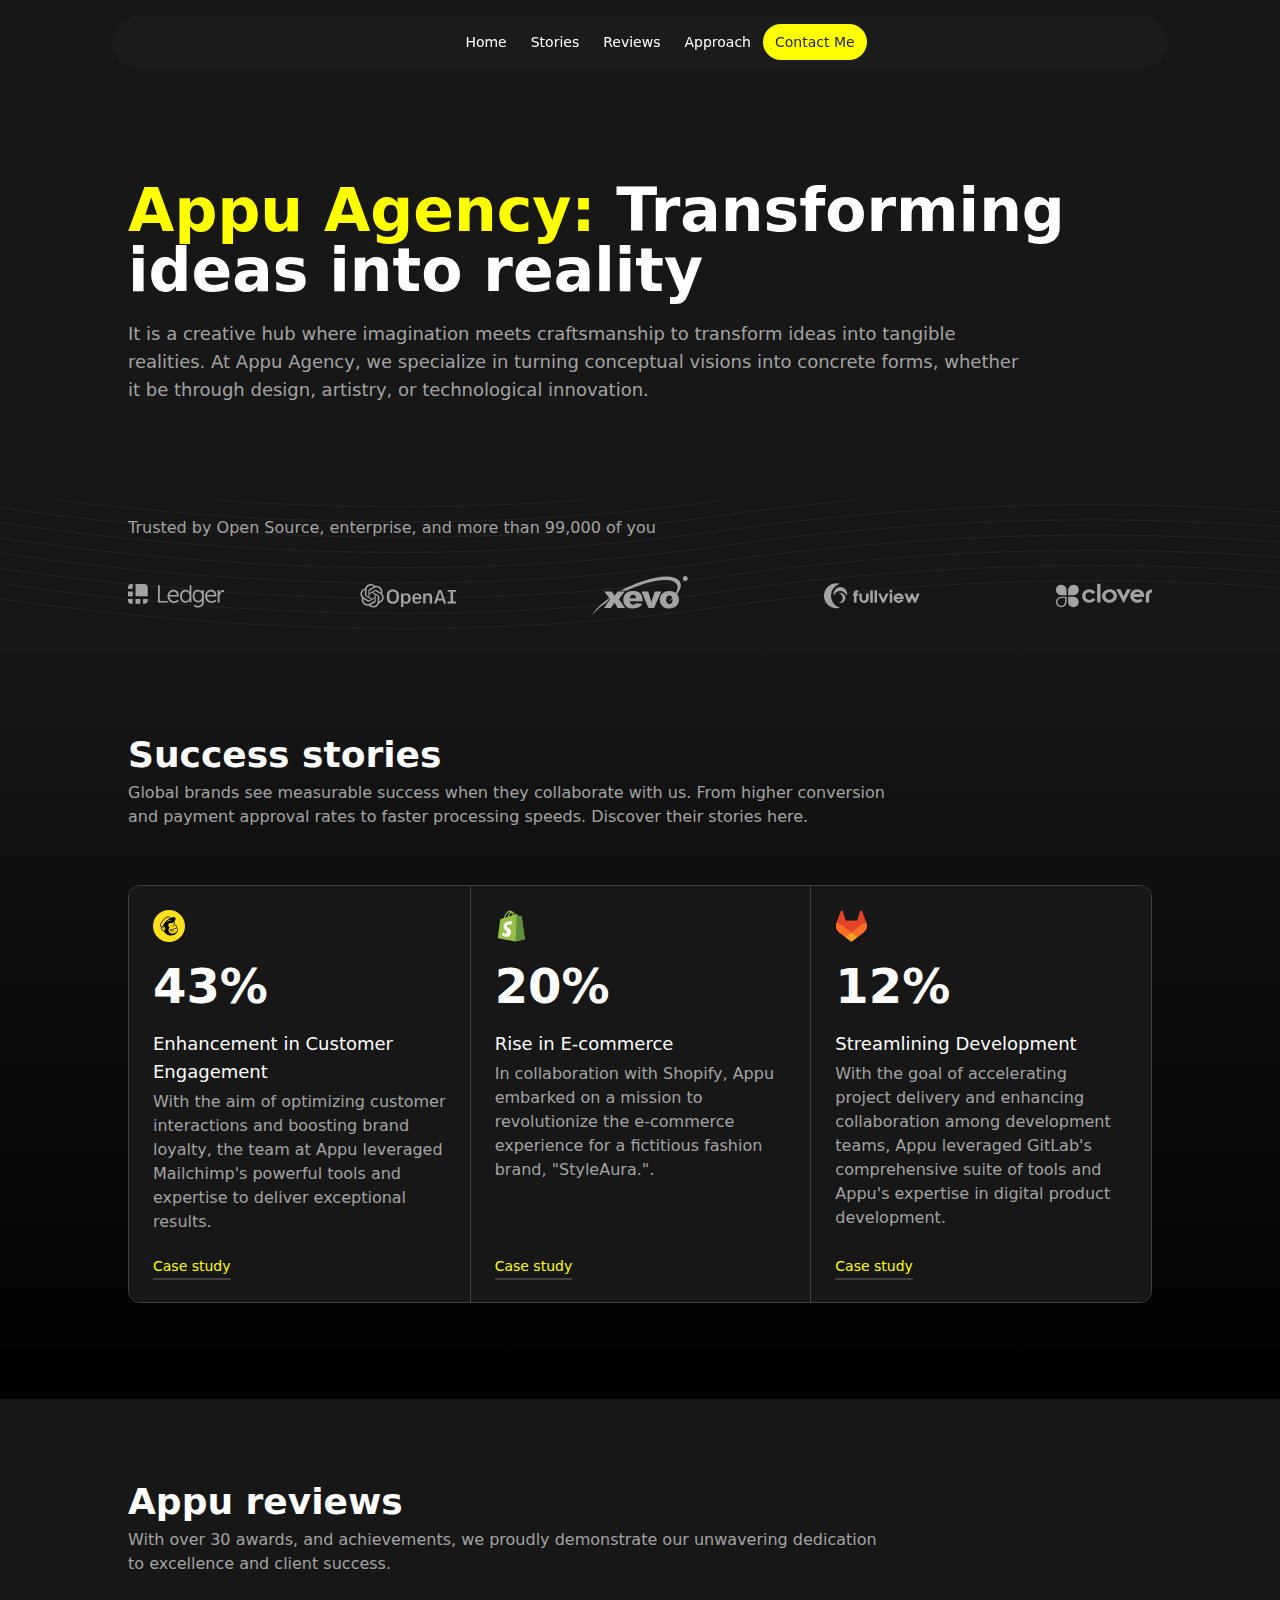
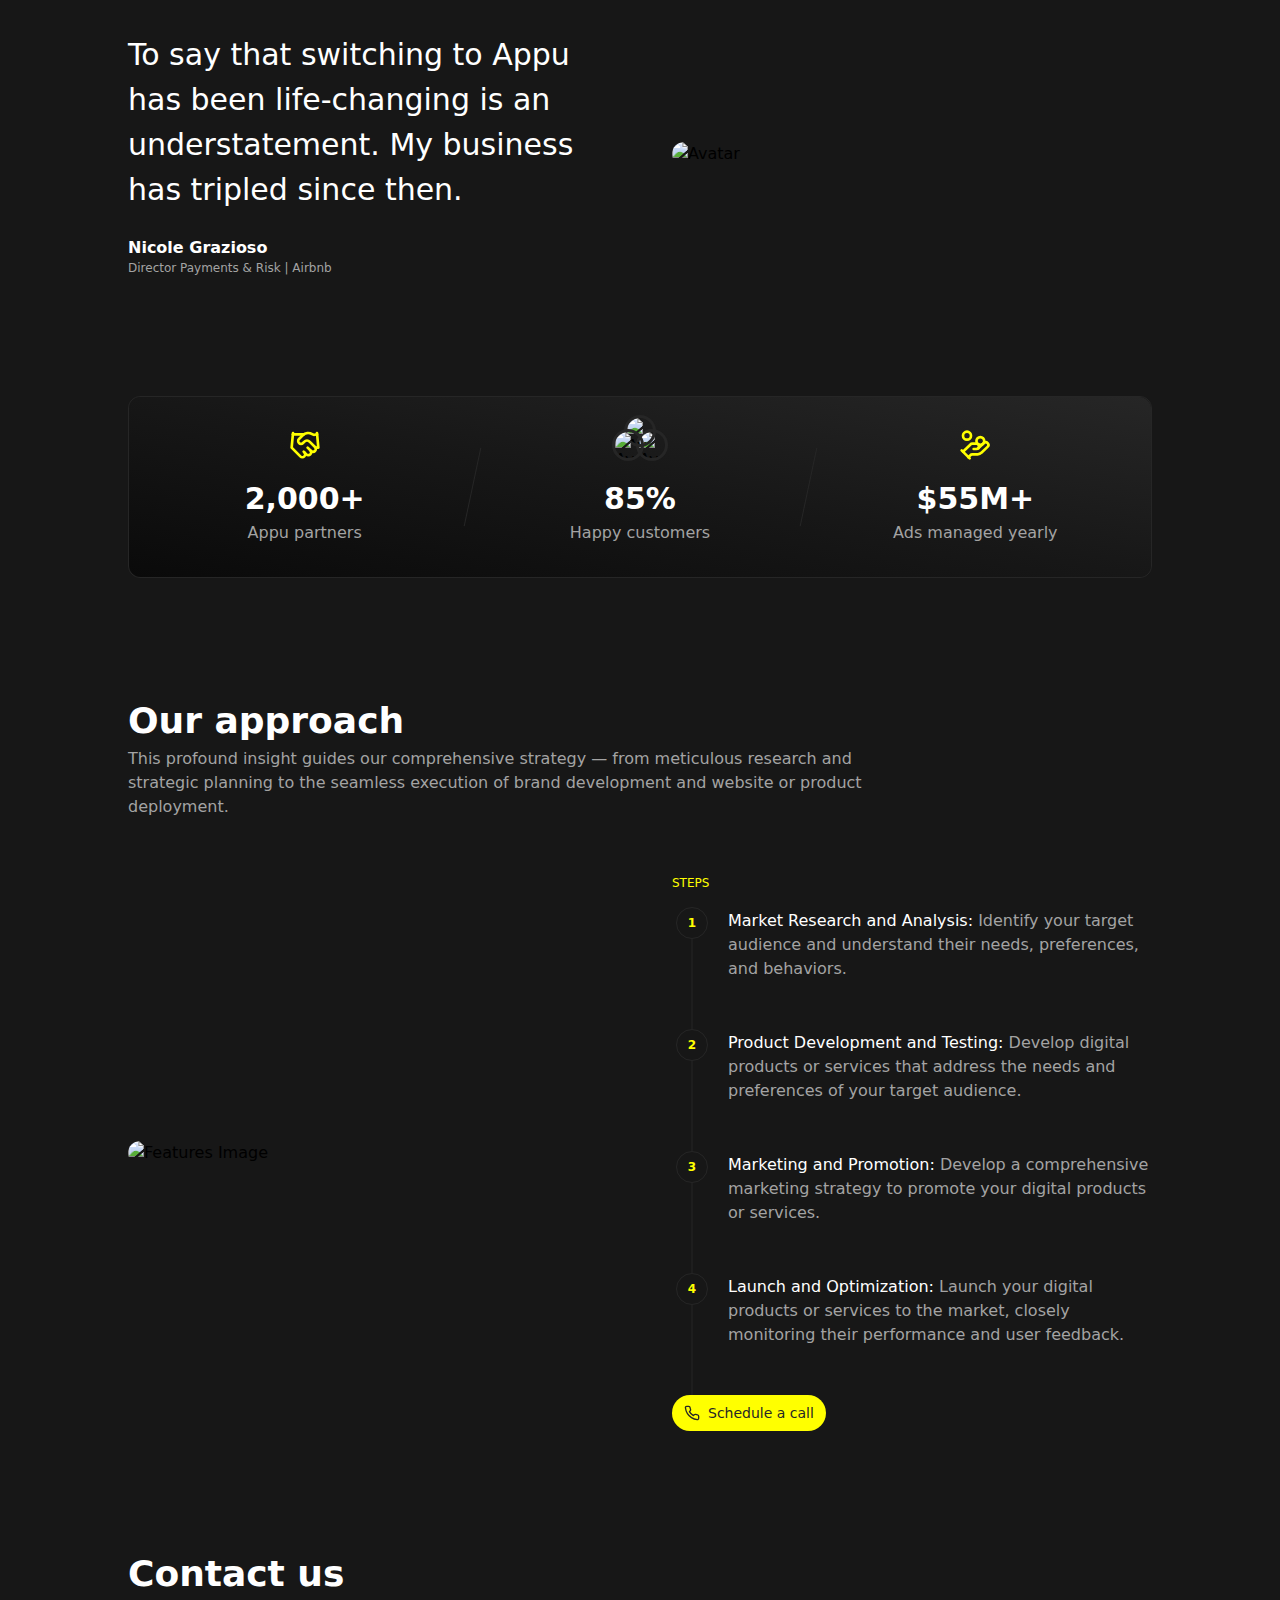
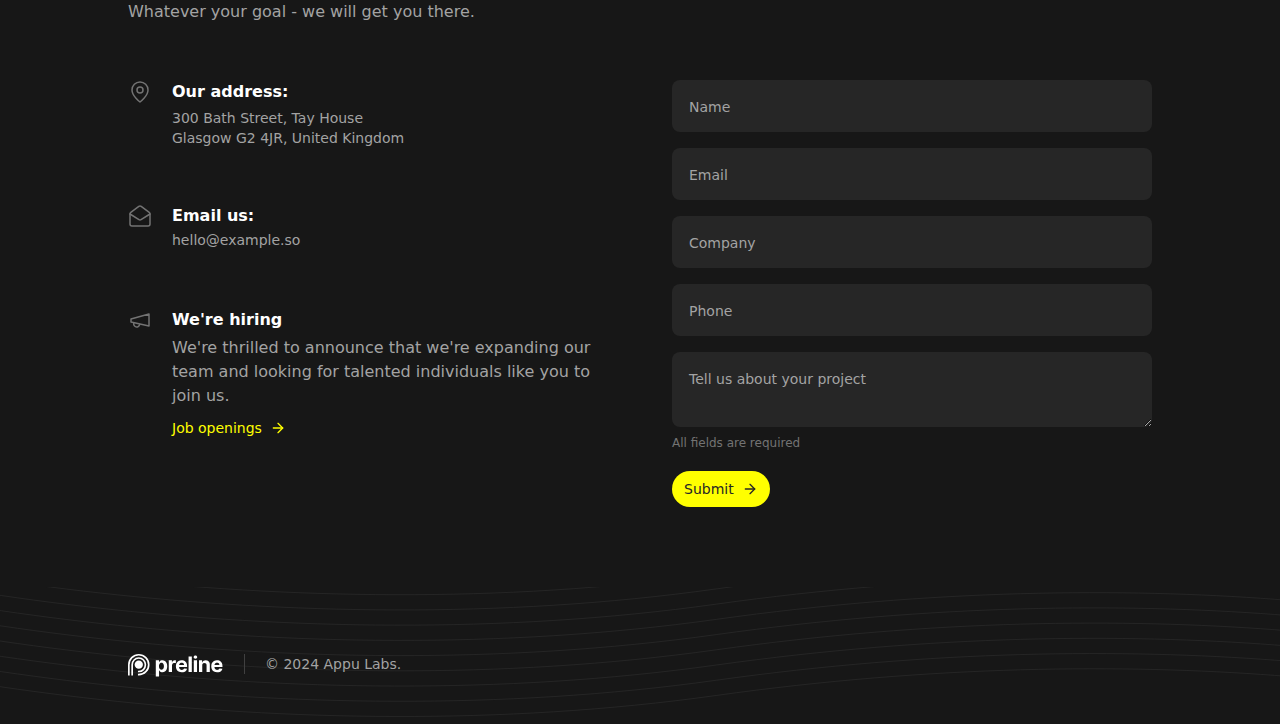
==== index.html @ b90f4bfd "theme setup" ====
<!DOCTYPE html>
<html lang="en">
<head>
  <!-- Required Meta Tags Always Come First -->
  <meta charset="utf-8">
  <meta name="robots" content="max-snippet:-1, max-image-preview:large, max-video-preview:-1">
  <link rel="canonical" href="https://Appu.co/">
  <meta name="viewport" content="width=device-width, initial-scale=1, shrink-to-fit=no">
  <meta name="description" content="Crafted for agencies and studios specializing in web design and development.">

  <meta name="twitter:site" content="@Appu">
  <meta name="twitter:creator" content="@Appu">
  <meta name="twitter:card" content="summary_large_image">
  <meta name="twitter:title" content="Agency Tailwind CSS Template | Appu UI, crafted with Tailwind CSS">
  <meta name="twitter:description" content="Crafted for agencies and studios specializing in web design and development.">
  <meta name="twitter:image" content="https://Appu.co/assets/img/og-image.png">

  <meta property="og:url" content="https://Appu.co/">
  <meta property="og:locale" content="en_US">
  <meta property="og:type" content="website">
  <meta property="og:site_name" content="Appu">
  <meta property="og:title" content="Agency Tailwind CSS Template | Appu UI, crafted with Tailwind CSS">
  <meta property="og:description" content="Crafted for agencies and studios specializing in web design and development.">
  <meta property="og:image" content="https://Appu.co/assets/img/og-image.png">

  <!-- Title -->
  <title>Agency Tailwind CSS Template | Appu UI, crafted with Tailwind CSS</title>

  <!-- Favicon -->
  <link rel="shortcut icon" href="../../favicon.ico">

  <!-- Font -->
  <link href="https://fonts.googleapis.com/css2?family=Inter:wght@400;500;600;700&display=swap" rel="stylesheet">

  <!-- Theme Check and Update -->
  <script>
    const html = document.querySelector('html');
    const isLightOrAuto = localStorage.getItem('hs_theme') === 'light' || (localStorage.getItem('hs_theme') === 'auto' && !window.matchMedia('(prefers-color-scheme: dark)').matches);
    const isDarkOrAuto = localStorage.getItem('hs_theme') === 'dark' || (localStorage.getItem('hs_theme') === 'auto' && window.matchMedia('(prefers-color-scheme: dark)').matches);

    if (isLightOrAuto && html.classList.contains('dark')) html.classList.remove('dark');
    else if (isDarkOrAuto && html.classList.contains('light')) html.classList.remove('light');
    else if (isDarkOrAuto && !html.classList.contains('dark')) html.classList.add('dark');
    else if (isLightOrAuto && !html.classList.contains('light')) html.classList.add('light');
  </script>

  <!-- CSS HS -->
  <link rel="stylesheet" href="./assets/output.css" />
</head>

<body class="bg-neutral-900">
  <!-- ========== HEADER ========== -->
  <header class="sticky top-4 inset-x-0 flex flex-wrap md:justify-start md:flex-nowrap z-50 w-full before:absolute before:inset-0 before:max-w-[66rem] before:mx-2 before:lg:mx-auto before:rounded-[26px] before:bg-neutral-800/30 before:backdrop-blur-md">
    <nav class="relative max-w-[66rem] w-full py-2.5 ps-5 pe-2 md:flex md:items-center md:justify-between md:py-0 mx-2 lg:mx-auto">
      <div class="flex items-center justify-center">

        <div class="md:hidden">
          <button type="button" class="hs-collapse-toggle size-8 flex justify-center items-center text-sm font-semibold rounded-full bg-neutral-800 text-white disabled:opacity-50 disabled:pointer-events-none" id="hs-navbar-floating-dark-collapse" aria-expanded="false" aria-controls="hs-navbar-floating-dark" aria-label="Toggle navigation" data-hs-collapse="#hs-navbar-floating-dark">
            <svg class="hs-collapse-open:hidden shrink-0 size-4" xmlns="http://www.w3.org/2000/svg" width="24" height="24" viewBox="0 0 24 24" fill="none" stroke="currentColor" stroke-width="2" stroke-linecap="round" stroke-linejoin="round">
              <line x1="3" x2="21" y1="6" y2="6" />
              <line x1="3" x2="21" y1="12" y2="12" />
              <line x1="3" x2="21" y1="18" y2="18" />
            </svg>
            <svg class="hs-collapse-open:block hidden shrink-0 size-4" xmlns="http://www.w3.org/2000/svg" width="24" height="24" viewBox="0 0 24 24" fill="none" stroke="currentColor" stroke-width="2" stroke-linecap="round" stroke-linejoin="round">
              <path d="M18 6 6 18" />
              <path d="m6 6 12 12" />
            </svg>
          </button>
        </div>
        <div class="md:hidden ">
          <a class="group  inline-flex items-center gap-x-2 py-2 px-3 bg-[#ff0] font-medium text-sm text-neutral-800 rounded-full focus:outline-none" href="../../templates/agency/index.html#contact">
            Contact Me
          </a>
        </div>
      </div>

      <!-- Collapse -->
      <div id="hs-navbar-floating-dark" class="hs-collapse hidden overflow-hidden transition-all duration-300 basis-full grow md:block" aria-labelledby="hs-navbar-floating-dark-collapse">
        <div class="flex flex-col md:flex-row md:items-center md:justify-center py-2 md:py-0 md:ps-7">
          <a class="p-3 ps-px sm:px-3 md:py-4 text-sm text-white hover:text-neutral-300 focus:outline-none focus:text-neutral-300" href="../../templates/agency/index.html" aria-current="page">Home</a>
          <a class="p-3 ps-px sm:px-3 md:py-4 text-sm text-white hover:text-neutral-300 focus:outline-none focus:text-neutral-300" href="#">Stories</a>
          <a class="p-3 ps-px sm:px-3 md:py-4 text-sm text-white hover:text-neutral-300 focus:outline-none focus:text-neutral-300" href="#">Reviews</a>
          <a class="p-3 ps-px sm:px-3 md:py-4 text-sm text-white hover:text-neutral-300 focus:outline-none focus:text-neutral-300" href="#">Approach</a>

          <div class="md:block hidden ">
            <a class="group  inline-flex items-center gap-x-2 py-2 px-3 bg-[#ff0] font-medium text-sm text-neutral-800 rounded-full focus:outline-none" href="../../templates/agency/index.html#contact">
              Contact Me
            </a>
          </div>
         
        </div>
      </div>
      <!-- End Collapse -->
    </nav>
  </header>
  <!-- ========== END HEADER ========== -->

  <!-- ========== MAIN CONTENT ========== -->
  <main id="content">
    <!-- Hero -->
    <div class="bg-neutral-900">
      <div class="max-w-5xl mx-auto px-4 xl:px-0 pt-24 lg:pt-32 pb-24">
        <h1 class="font-semibold text-white text-5xl md:text-6xl">
          <span class="text-[#ff0] ">Appu Agency:</span> Transforming ideas into reality
        </h1>
        <div class="max-w-4xl">
          <p class="mt-5 text-neutral-400 text-lg">
            It is a creative hub where imagination meets craftsmanship to transform ideas into tangible realities. At Appu Agency, we specialize in turning conceptual visions into concrete forms, whether it be through design, artistry, or technological innovation.
          </p>
        </div>
      </div>
    </div>
    <!-- End Hero -->

    <!-- Clients -->
    <div class="relative overflow-hidden pt-4 bg-neutral-900">
      <svg class="absolute -bottom-20 start-1/2 w-[1900px] transform -translate-x-1/2" width="2745" height="488" viewBox="0 0 2745 488" fill="none" xmlns="http://www.w3.org/2000/svg">
        <path d="M0.5 330.864C232.505 403.801 853.749 527.683 1482.69 439.719C2111.63 351.756 2585.54 434.588 2743.87 487" class="stroke-neutral-700/50" stroke="currentColor" />
        <path d="M0.5 308.873C232.505 381.81 853.749 505.692 1482.69 417.728C2111.63 329.765 2585.54 412.597 2743.87 465.009" class="stroke-neutral-700/50" stroke="currentColor" />
        <path d="M0.5 286.882C232.505 359.819 853.749 483.701 1482.69 395.738C2111.63 307.774 2585.54 390.606 2743.87 443.018" class="stroke-neutral-700/50" stroke="currentColor" />
        <path d="M0.5 264.891C232.505 337.828 853.749 461.71 1482.69 373.747C2111.63 285.783 2585.54 368.615 2743.87 421.027" class="stroke-neutral-700/50" stroke="currentColor" />
        <path d="M0.5 242.9C232.505 315.837 853.749 439.719 1482.69 351.756C2111.63 263.792 2585.54 346.624 2743.87 399.036" class="stroke-neutral-700/50" stroke="currentColor" />
        <path d="M0.5 220.909C232.505 293.846 853.749 417.728 1482.69 329.765C2111.63 241.801 2585.54 324.633 2743.87 377.045" class="stroke-neutral-700/50" stroke="currentColor" />
        <path d="M0.5 198.918C232.505 271.855 853.749 395.737 1482.69 307.774C2111.63 219.81 2585.54 302.642 2743.87 355.054" class="stroke-neutral-700/50" stroke="currentColor" />
        <path d="M0.5 176.927C232.505 249.864 853.749 373.746 1482.69 285.783C2111.63 197.819 2585.54 280.651 2743.87 333.063" class="stroke-neutral-700/50" stroke="currentColor" />
        <path d="M0.5 154.937C232.505 227.873 853.749 351.756 1482.69 263.792C2111.63 175.828 2585.54 258.661 2743.87 311.072" class="stroke-neutral-700/50" stroke="currentColor" />
        <path d="M0.5 132.946C232.505 205.882 853.749 329.765 1482.69 241.801C2111.63 153.837 2585.54 236.67 2743.87 289.082" class="stroke-neutral-700/50" stroke="currentColor" />
        <path d="M0.5 110.955C232.505 183.891 853.749 307.774 1482.69 219.81C2111.63 131.846 2585.54 214.679 2743.87 267.091" class="stroke-neutral-700/50" stroke="currentColor" />
        <path d="M0.5 88.9639C232.505 161.901 853.749 285.783 1482.69 197.819C2111.63 109.855 2585.54 192.688 2743.87 245.1" class="stroke-neutral-700/50" stroke="currentColor" />
        <path d="M0.5 66.9729C232.505 139.91 853.749 263.792 1482.69 175.828C2111.63 87.8643 2585.54 170.697 2743.87 223.109" class="stroke-neutral-700/50" stroke="currentColor" />
        <path d="M0.5 44.9819C232.505 117.919 853.749 241.801 1482.69 153.837C2111.63 65.8733 2585.54 148.706 2743.87 201.118" class="stroke-neutral-700/50" stroke="currentColor" />
        <path d="M0.5 22.991C232.505 95.9276 853.749 219.81 1482.69 131.846C2111.63 43.8824 2585.54 126.715 2743.87 179.127" class="stroke-neutral-700/50" stroke="currentColor" />
        <path d="M0.5 1C232.505 73.9367 853.749 197.819 1482.69 109.855C2111.63 21.8914 2585.54 104.724 2743.87 157.136" class="stroke-neutral-700/50" stroke="currentColor" />
      </svg>

      <div class="relative z-10">
        <div class="max-w-5xl px-4 xl:px-0 mx-auto">
          <div class="mb-4">
            <h2 class="text-neutral-400">Trusted by Open Source, enterprise, and more than 99,000 of you</h2>
          </div>

          <div class="flex justify-between gap-6">
            <svg class="py-3 lg:py-5 w-16 h-auto md:w-20 lg:w-24 text-neutral-400" enable-background="new 0 0 2499 614" viewBox="0 0 2499 614" xmlns="http://www.w3.org/2000/svg">
              <path d="m431.7 0h-235.5v317.8h317.8v-235.5c0-45.6-36.7-82.3-82.3-82.3zm-308.9 0h-40.5c-45.6 0-82.3 36.7-82.3 82.3v40.5h122.8zm-122.8 196.2h122.8v122.8h-122.8zm392.5 317.8h40.5c45.6 0 82.3-36.7 82.3-82.3v-39.2h-122.8zm-196.3-121.5h122.8v122.8h-122.8zm-196.2 0v40.5c0 45.6 36.7 82.3 82.3 82.3h40.5v-122.8zm828-359.6h-48.1v449.4h254.5v-43h-206.4zm360.8 119c-93.7 0-159.5 69.6-159.5 169.6v11.5c1.3 43 20.3 83.6 51.9 113.9 30.4 27.9 69.6 44.3 111.4 44.3h6.3c44.3 0 86.1-16.5 119-44.3l1.3-1.3-21.5-35.4-2.5 1.3c-26.6 24.1-59.5 38-94.9 38-58.2 0-117.7-38-121.5-122.8h243.1v-2.5s1.3-15.2 1.3-22.8c-.3-91.2-53.4-149.5-134.4-149.5zm-108.9 134.2c10.1-57 51.9-93.7 106.3-93.7 40.5 0 84.8 24.1 88.6 93.7zm521.6-96.2v16.5c-20.3-34.2-58.2-55.7-97.5-55.7h-3.8c-86.1 0-145.6 68.4-145.6 168.4 0 101.3 57 169.6 141.8 169.6 67.1 0 97.5-40.5 107.6-58.2v49.4h45.6v-447h-46.8v157zm-98.8 257c-59.5 0-98.7-50.6-98.7-126.6 0-73.4 41.8-125.3 100-125.3 49.4 0 98.7 39.2 98.7 125.3 0 93.7-51.9 126.6-100 126.6zm424.1-250.7v2.5c-8.9-15.2-36.7-48.1-103.8-48.1-84.8 0-140.5 64.6-140.5 163.3s58.2 165.8 144.3 165.8c46.8 0 78.5-16.5 100-50.6v44.3c0 62-39.2 97.5-108.9 97.5-29.1 0-59.5-7.6-86.1-21.5l-2.5-1.3-17.7 39.2 2.5 1.3c32.9 16.5 69.6 25.3 105.1 25.3 74.7 0 154.4-38 154.4-143.1v-311.3h-46.8zm-93.7 241.8c-62 0-102.5-48.1-102.5-122.8 0-76 35.4-119 96.2-119 67.1 0 98.7 39.2 98.7 119 1.3 78.5-31.6 122.8-92.4 122.8zm331.7-286.1c-93.7 0-158.2 69.6-158.2 168.4v11.4c1.3 43 20.3 83.6 51.9 113.9 30.4 27.9 69.6 44.3 111.4 44.3h6.3c44.3 0 86.1-16.5 119-44.3l1.3-1.3-22.8-35.4-2.5 1.3c-26.6 24.1-59.5 38-94.9 38-58.2 0-117.7-38-121.5-122.8h244.2v-2.5s1.3-15.2 1.3-22.8c0-89.9-53.2-148.2-135.5-148.2zm-107.6 134.2c10.1-57 51.9-93.7 106.3-93.7 40.5 0 84.8 24.1 88.6 93.7zm440.6-127.9c-6.3-1.3-11.4-1.3-17.7-2.5-44.3 0-81 27.9-100 74.7v-72.2h-46.8l1.3 320.3v2.5h48.1v-135.4c0-20.3 2.5-41.8 8.9-60.8 15.2-49.4 49.4-81 89.9-81 5.1 0 10.1 0 15.2 1.3h2.5v-46.8z" fill="currentColor" />
            </svg>

            <svg class="py-3 lg:py-5 w-16 h-auto md:w-20 lg:w-24 text-neutral-400" xmlns="http://www.w3.org/2000/svg" viewBox="-4.126838974812941 0.900767442746961 939.436838974813 230.18142889845947" width="2500" height="607">
              <path d="M667.21 90.58c-13.76 0-23.58 4.7-28.4 13.6l-2.59 4.82V92.9h-22.39v97.86h23.55v-58.22c0-13.91 7.56-21.89 20.73-21.89 12.56 0 19.76 7.77 19.76 21.31v58.8h23.56v-63c0-23.3-12.79-37.18-34.22-37.18zm-114.21 0c-27.79 0-45 17.34-45 45.25v13.74c0 26.84 17.41 43.51 45.44 43.51 18.75 0 31.89-6.87 40.16-21l-14.6-8.4c-6.11 8.15-15.87 13.2-25.55 13.2-14.19 0-22.66-8.76-22.66-23.44v-3.89h65.73v-16.23c0-26-17.07-42.74-43.5-42.74zm22.09 43.15h-44.38v-2.35c0-16.11 7.91-25 22.27-25 13.83 0 22.09 8.76 22.09 23.44zm360.22-56.94V58.07h-81.46v18.72h28.56V172h-28.56v18.72h81.46V172h-28.57V76.79zM317.65 55.37c-36.38 0-59 22.67-59 59.18v19.74c0 36.5 22.61 59.18 59 59.18s59-22.68 59-59.18v-19.74c-.01-36.55-22.65-59.18-59-59.18zm34.66 80.27c0 24.24-12.63 38.14-34.66 38.14S283 159.88 283 135.64v-22.45c0-24.24 12.64-38.14 34.66-38.14s34.66 13.9 34.66 38.14zm98.31-45.06c-12.36 0-23.06 5.12-28.64 13.69l-2.53 3.9V92.9h-22.4v131.53h23.56v-47.64l2.52 3.74c5.3 7.86 15.65 12.55 27.69 12.55 20.31 0 40.8-13.27 40.8-42.93v-16.64c0-21.37-12.63-42.93-41-42.93zM468.06 149c0 15.77-9.2 25.57-24 25.57-13.8 0-23.43-10.36-23.43-25.18v-14.72c0-15 9.71-25.56 23.63-25.56 14.69 0 23.82 9.79 23.82 25.56zm298.47-90.92L719 190.76h23.93l9.1-28.44h54.64l.09.28 9 28.16h23.92L792.07 58.07zm-8.66 85.53l21.44-67.08 21.22 67.08zM212.59 95.12a57.27 57.27 0 0 0-4.92-47.05 58 58 0 0 0-62.4-27.79A57.29 57.29 0 0 0 102.06 1a57.94 57.94 0 0 0-55.27 40.14A57.31 57.31 0 0 0 8.5 68.93a58 58 0 0 0 7.13 67.94 57.31 57.31 0 0 0 4.92 47A58 58 0 0 0 83 211.72 57.31 57.31 0 0 0 126.16 231a57.94 57.94 0 0 0 55.27-40.14 57.3 57.3 0 0 0 38.28-27.79 57.92 57.92 0 0 0-7.12-67.95zM126.16 216a42.93 42.93 0 0 1-27.58-10c.34-.19 1-.52 1.38-.77l45.8-26.44a7.43 7.43 0 0 0 3.76-6.51V107.7l19.35 11.17a.67.67 0 0 1 .38.54v53.45A43.14 43.14 0 0 1 126.16 216zm-92.59-39.54a43 43 0 0 1-5.15-28.88c.34.21.94.57 1.36.81l45.81 26.45a7.44 7.44 0 0 0 7.52 0L139 142.52v22.34a.67.67 0 0 1-.27.6l-46.3 26.72a43.14 43.14 0 0 1-58.86-15.77zm-12-100A42.92 42.92 0 0 1 44 57.56V112a7.45 7.45 0 0 0 3.76 6.51l55.9 32.28L84.24 162a.68.68 0 0 1-.65.06L37.3 135.33a43.13 43.13 0 0 1-15.77-58.87zm159 37l-55.9-32.28L144 70a.69.69 0 0 1 .65-.06l46.29 26.73a43.1 43.1 0 0 1-6.66 77.76V120a7.44 7.44 0 0 0-3.74-6.54zm19.27-29c-.34-.21-.94-.57-1.36-.81L152.67 57.2a7.44 7.44 0 0 0-7.52 0l-55.9 32.27V67.14a.73.73 0 0 1 .28-.6l46.29-26.72a43.1 43.1 0 0 1 64 44.65zM78.7 124.3l-19.36-11.17a.73.73 0 0 1-.37-.54V59.14A43.09 43.09 0 0 1 129.64 26c-.34.19-.95.52-1.38.77l-45.8 26.44a7.45 7.45 0 0 0-3.76 6.51zm10.51-22.67l24.9-14.38L139 101.63v28.74l-24.9 14.38-24.9-14.38z" fill="currentColor" />
            </svg>

            <svg class="py-3 lg:py-5 w-16 h-auto md:w-20 lg:w-24 text-neutral-400" fill="none" xmlns="http://www.w3.org/2000/svg" viewBox="0 0 2428 1002">
              <path fill-rule="evenodd" clip-rule="evenodd" d="M311.5 389.8h191.8l67 117.5 77.8-117.5h178.3L682.7 590.7l154 220.7H648.1l-77.8-135.8-91.7 135.8h-175l153.2-220.7-145.3-200.9Z" fill="currentColor" />
              <path fill-rule="evenodd" clip-rule="evenodd" d="M1279.3 640.7H955.4c2.9 26 10 45.2 21 58a76.5 76.5 0 0 0 61.1 27.3c16 0 31.5-4 45.3-12 8.8-5 18.2-13.7 28.2-26.5l159.2 14.7c-24.4 42.4-53.7 72.7-88 91.2-34.5 18.2-83.8 27.5-148.2 27.5-55.8 0-99.7-7.9-131.8-23.6a193.2 193.2 0 0 1-79.6-75c-21-34.4-31.6-74.6-31.6-121 0-65.8 21.2-119.2 63.3-159.8 42.3-40.8 100.6-61.3 175-61.3 60.3 0 108 9.2 142.8 27.5a184 184 0 0 1 79.8 79.3c18.3 34.7 27.4 79.8 27.4 135.3v18.4ZM1115 563.3c-3.2-31.3-11.6-53.7-25.2-67.1a73.1 73.1 0 0 0-53.8-20.3 73.6 73.6 0 0 0-61.6 30.6c-9.7 12.7-16 31.6-18.5 56.8H1115Zm137-173.5h168.3l81.9 267.1 84.5-267H1750l-179.1 421.5h-143.3L1252 389.8Zm463.2 212c0-64.3 21.7-117.4 65-159 43.5-41.7 102-62.6 176-62.6 84.4 0 148.2 24.5 191.3 73.5 34.6 39.4 52 88 52 145.8 0 64.7-21.5 117.8-64.5 159.3-43 41.3-102.4 62-178.5 62-67.7 0-122.5-17.1-164.3-51.5-51.4-42.6-77-98.4-77-167.6Zm162-.5c0 37.7 7.5 65.5 22.8 83.4a72 72 0 0 0 57.3 27.1c23.4 0 42.5-9 57.4-26.7 15-17.8 22.5-46 22.5-85.4 0-36.4-7.6-63.7-22.7-81.5a70.5 70.5 0 0 0-56-26.7c-23.5 0-43 9-58.3 27-15.4 18.2-23 45.9-23 82.8ZM2363.1.1a64 64 0 0 1 0 127.9 64 64 0 0 1 0-128Z" fill="currentColor" />
              <path fill-rule="evenodd" clip-rule="evenodd" d="M1912.1 671.5c220.3-135 326.4-327 334-419.2 8.7-106.7-71-235.9-358.9-238-345 3.6-790 158.3-1163.6 360.4h138c315.8-152.6 672-266.2 1000.8-275.2 287.7-7.8 304.4 149.2 302 199-3.6 71-74.7 234.5-252.3 373Zm-1315.7-222-36 22.7 10 17.5 26-40.1ZM419.8 567.5C212 717 57 873.2.8 1001.9 77.8 897.1 217 771 394.9 647l40.4-58.1-15.5-21.4Z" fill="currentColor" />
              <path fill-rule="evenodd" clip-rule="evenodd" d="M2036.3 580a819.8 819.8 0 0 0 114.2-122.8l-3-3.5c-8-9.2-17-17.5-26.5-25-21 39.8-50 83.7-88.2 128.3 1.6 7 2.8 14.7 3.5 23Z" fill="currentColor" />
            </svg>

            <svg class="py-3 lg:py-5 w-16 h-auto md:w-20 lg:w-24 text-neutral-400" fill="none" xmlns="http://www.w3.org/2000/svg" viewBox="0 0 127 33">
              <path d="M9.3 16.5C9.3 9 14.3 2.7 21.2.7a16.5 16.5 0 1 0 0 31.6c-6.9-2-11.9-8.3-11.9-15.8Z" fill="currentColor" />
              <path d="M21.7 10c4 0 7.4 2.8 8.5 6.4a8.9 8.9 0 1 0-17 0c1-3.6 4.4-6.3 8.5-6.3Z" fill="currentColor" />
              <path d="M24.8 19.4c0 3-2 5.5-4.8 6.3A6.6 6.6 0 1 0 20 13c2.8.8 4.8 3.4 4.8 6.4Z" fill="currentColor" />
              <path d="M39.6 13.5A4.4 4.4 0 0 1 44 9.1h1.3v2.7l-1 .2-1 .6-.2.4-.1.5h2.3v3H43v9.2h-3.4v-9.3h-1.3v-2.9h1.3ZM55.7 13.5h3.4v6.1a6.9 6.9 0 0 1-1.7 4.6 6 6 0 0 1-4.5 1.8c-1 0-1.8-.1-2.5-.5a6 6 0 0 1-3.2-3.4c-.3-.8-.4-1.6-.4-2.5v-6H50v6c0 .5 0 1 .2 1.3l.5 1c.2.4.5.6.9.8.3.2.8.3 1.2.3a2.6 2.6 0 0 0 2.1-1c.3-.3.4-.7.5-1l.2-1.4v-6ZM61.2 25.7V9.5h3.4v16.2h-3.4ZM66.9 25.7V9.5h3.3v16.2H67ZM78.5 21.2l3.3-7.7h3.7l-5.7 12.2h-2.7l-5.6-12.2H75l3.4 7.7ZM87 13.5h3.3v12.2H87V13.5Zm1.6-5 .8.1.6.4.4.7.2.7a1.9 1.9 0 0 1-.6 1.4l-.6.4a2 2 0 0 1-.8.1c-.5 0-1-.2-1.3-.5a2 2 0 0 1-.4-2.1c0-.3.2-.5.4-.7l.6-.4.7-.1ZM98.8 13.2a6.7 6.7 0 0 1 4.8 1.9 6.3 6.3 0 0 1 1.9 5.7h-9.8a3.3 3.3 0 0 0 3.2 2.2c.5 0 1-.1 1.4-.4.5-.2.9-.5 1.2-1h3.7c-.2.7-.5 1.3-1 1.8a6.1 6.1 0 0 1-3.3 2.3 7 7 0 0 1-6.9-1.6 6.1 6.1 0 0 1-2-4.5 6.1 6.1 0 0 1 2-4.5c.7-.6 1.4-1 2.2-1.4.8-.3 1.7-.5 2.6-.5Zm3.2 5.2c-.3-.6-.7-1.1-1.2-1.5-.6-.4-1.3-.7-2-.7s-1.4.3-2 .7c-.5.4-.9.9-1.1 1.5h6.3ZM123 13.5h3.6l-5 12.2H119l-2.5-6.5-2.5 6.5h-2.7l-5-12.2h3.6l2.7 7 2.8-7h2.2l2.8 7 2.7-7Z" fill="currentColor" />
            </svg>

            <svg class="py-3 lg:py-5 w-16 h-auto md:w-20 lg:w-24 text-neutral-400" xmlns="http://www.w3.org/2000/svg" x="0" y="0" viewBox="0 0 88 22" xml:space="preserve" enable-background="new 0 0 88 22">
              <path d="M36.3 14.6a7.3 7.3 0 0 1-5.6 2.8c-3.8 0-6.8-2.7-6.8-6.2a6 6 0 0 1 2-4.5A6 6 0 0 1 30.5 5c2.2 0 4.3 1 5.6 2.8l-2.5 1.8a3.7 3.7 0 0 0-3.1-1.8 3.5 3.5 0 0 0-3.5 3.5c.1 2 1.7 3.5 3.6 3.5 1.3 0 2.5-.6 3.2-1.7l2.5 1.5z" fill="currentColor" />
              <path d="M37.7 0H40.8V17.1H37.7z" fill="currentColor" />
              <path d="M49.1 14.7c2 0 3.7-1.6 3.8-3.6-.1-2-1.8-3.6-3.8-3.6s-3.7 1.6-3.8 3.6c.1 2 1.7 3.6 3.8 3.6m0-9.8c1.7-.1 3.4.5 4.7 1.7 1.3 1.2 2 2.8 2.1 4.5a6.4 6.4 0 0 1-2.1 4.5 6.4 6.4 0 0 1-4.7 1.7c-3.8 0-6.8-2.7-6.8-6.2s3-6.2 6.8-6.2" fill="currentColor" />
              <path d="M55.3 5.1 59 5.1 62 11.5 65.2 5.1 68.6 5.1 62 17.8z" fill="currentColor" />
              <path d="M77.5 9.4a3 3 0 0 0-2.9-1.9c-1.3 0-2.5.7-3.1 1.9h6zm2 6.3a7 7 0 0 1-4.6 1.6c-3.8 0-6.8-2.7-6.8-6.2 0-1.7.7-3.3 1.9-4.5a6 6 0 0 1 4.6-1.7c1.7-.1 3.3.6 4.5 1.8s1.8 2.8 1.7 4.5v.8h-9.6a3.9 3.9 0 0 0 6.5 1.5l1.8 2.2zm2.8-5.3c0-2.9 2.2-5.2 5.7-5.2V8c-.7 0-1.5.3-2 .8s-.7 1.3-.6 2v6.3h-3.1v-6.7z" fill="currentColor" />
              <path d="M9.7 5.6a5 5 0 0 0-8.3-3.5C0 3.5-.4 5.6.3 7.4s2.5 3 4.5 3h4.9V5.6zm1.4 0a5 5 0 0 1 8.3-3.5c1.4 1.4 1.8 3.5 1.1 5.3s-2.5 3-4.5 3h-4.9V5.6zm0 11a5 5 0 0 0 8.3 3.5c1.4-1.4 1.8-3.5 1.1-5.3s-2.5-3-4.5-3h-4.9v4.8zm-6.3 3.5c1.9 0 3.5-1.5 3.5-3.5v-3.5H4.8c-1.9 0-3.5 1.5-3.5 3.5s1.6 3.5 3.5 3.5zm4.9-3.5a5 5 0 0 1-8.3 3.5C0 18.7-.4 16.6.3 14.8s2.5-3 4.5-3h4.9v4.8z" fill="currentColor" />
            </svg>
          </div>
        </div>
      </div>
    </div>
    <!-- End Clients -->

    <!-- Case Stories -->
    <div class="bg-neutral-900 bg-gradient-to-t from-black to-transparent">
      <div class="max-w-5xl px-4 xl:px-0 py-24 mx-auto">
        <!-- Title -->
        <div class="max-w-3xl mb-10 lg:mb-14">
          <h2 class="text-white font-semibold text-2xl md:text-4xl md:leading-tight">Success stories</h2>
          <p class="mt-1 text-neutral-400">Global brands see measurable success when they collaborate with us. From higher conversion and payment approval rates to faster processing speeds. Discover their stories here.</p>
        </div>
        <!-- End Title -->

        <!-- Card Grid -->
        <div class="grid grid-cols-1 lg:grid-cols-3 items-center border border-neutral-700 divide-y lg:divide-y-0 lg:divide-x divide-neutral-700 rounded-xl">
          <!-- Card -->
          <a class="group relative z-10 p-4 md:p-6 h-full flex flex-col bg-neutral-900 focus:outline-none first:rounded-t-xl last:rounded-b-xl lg:first:rounded-l-xl lg:first:rounded-tr-none lg:last:rounded-r-xl lg:last:rounded-bl-none before:absolute before:inset-0 before:bg-gradient-to-b before:hover:from-transparent before:hover:via-transparent before:hover:to-[#ff0]/10 before:via-80% before:focus:from-transparent before:focus:via-transparent before:focus:to-[#ff0]/10 before:-z-[1] before:last:rounded-b-xl lg:before:first:rounded-s-xl lg:before:last:rounded-e-xl lg:before:last:rounded-bl-none before:opacity-0 before:hover:opacity-100 before:focus:opacity-100" href="#">
            <div class="mb-5">
              <svg class="shrink-0 w-8 h-8" width="32" height="32" viewBox="0 0 32 32" fill="none" xmlns="http://www.w3.org/2000/svg">
                <g clip-path="url(#clip0_11766_122079)">
                  <path d="M16 32C7.16 32 0 24.84 0 16C0 7.16 7.16 0 16 0C24.84 0 32 7.16 32 16C32 24.84 24.84 32 16 32Z" fill="#FFE01B" />
                  <path d="M11.72 19.28C11.74 19.3 11.74 19.34 11.72 19.38C11.64 19.52 11.48 19.6 11.32 19.58C11.02 19.54 10.8 19.3 10.82 19C10.82 18.8 10.86 18.62 10.92 18.42C11.02 18.18 10.92 17.92 10.72 17.78C10.6 17.7 10.44 17.68 10.3 17.7C10.16 17.72 10.04 17.82 9.96001 17.94C9.90001 18.04 9.86001 18.14 9.84001 18.24C9.84001 18.26 9.82001 18.28 9.82001 18.28C9.78001 18.4 9.70001 18.44 9.64001 18.44C9.62001 18.44 9.58001 18.42 9.56001 18.36C9.50001 18.02 9.62001 17.68 9.84001 17.42C10.04 17.2 10.32 17.1 10.62 17.14C10.92 17.18 11.2 17.38 11.32 17.66C11.46 18 11.42 18.38 11.24 18.7C11.22 18.72 11.22 18.76 11.2 18.78C11.14 18.9 11.12 19.06 11.2 19.18C11.26 19.26 11.34 19.3 11.44 19.3C11.48 19.3 11.52 19.3 11.56 19.28C11.64 19.24 11.7 19.24 11.72 19.28ZM24.94 19.6C24.92 20.22 24.78 20.82 24.56 21.4C23.44 24.1 20.76 25.6 17.56 25.5C14.58 25.42 12.04 23.84 10.94 21.26C10.24 21.24 9.56001 20.96 9.06001 20.5C8.52001 20.04 8.18001 19.4 8.10001 18.7C8.04001 18.22 8.10001 17.74 8.28001 17.28L7.66001 16.76C4.78001 14.36 13.72 4.4 16.56 6.9C16.58 6.92 17.54 7.86 17.54 7.86C17.54 7.86 18.06 7.64 18.08 7.64C20.58 6.6 22.62 7.1 22.62 8.76C22.62 9.62 22.08 10.62 21.2 11.54C21.56 11.9 21.8 12.34 21.92 12.82C22.02 13.16 22.06 13.5 22.08 13.86C22.1 14.22 22.12 15.04 22.12 15.04C22.14 15.04 22.4 15.12 22.48 15.14C23 15.26 23.46 15.48 23.86 15.82C24.08 16.02 24.2 16.3 24.26 16.58C24.32 16.96 24.22 17.34 24 17.64C24.06 17.78 24.1 17.9 24.16 18.04C24.24 18.28 24.28 18.48 24.3 18.5C24.52 18.54 24.94 18.86 24.94 19.6ZM12.34 18.12C12.14 16.86 11.3 16.42 10.72 16.38C10.58 16.38 10.44 16.38 10.28 16.42C9.26001 16.62 8.66001 17.5 8.78001 18.64C8.96001 19.7 9.82001 20.5 10.88 20.56C10.98 20.56 11.08 20.56 11.18 20.54C12.24 20.38 12.5 19.24 12.34 18.12ZM14.1 10.12C14.98 9.4 15.9 8.76 16.88 8.2C16.88 8.2 16.1 7.3 15.86 7.22C14.42 6.82 11.3 8.98 9.30001 11.84C8.50001 13 7.34001 15.04 7.90001 16.08C8.10001 16.32 8.32001 16.52 8.56001 16.72C8.92001 16.2 9.48001 15.84 10.12 15.72C10.9 13.54 12.28 11.6 14.1 10.12ZM17.22 20.1C17.3 20.44 17.56 20.72 17.9 20.8C18.08 20.86 18.24 20.92 18.44 20.94C20.72 21.34 22.86 20.02 23.34 19.7C23.38 19.68 23.4 19.7 23.38 19.74C23.36 19.76 23.34 19.78 23.34 19.8C22.76 20.56 21.18 21.44 19.12 21.44C18.22 21.44 17.32 21.12 17 20.64C16.48 19.88 16.98 18.78 17.82 18.9C17.82 18.9 18.12 18.94 18.2 18.94C19.52 19.06 20.86 18.86 22.08 18.32C23.24 17.78 23.68 17.18 23.62 16.7C23.6 16.56 23.52 16.42 23.42 16.3C23.1 16.04 22.72 15.86 22.32 15.78C22.14 15.72 22.02 15.7 21.88 15.66C21.64 15.58 21.52 15.52 21.5 15.06C21.48 14.86 21.46 14.18 21.44 13.88C21.42 13.38 21.36 12.7 20.94 12.42C20.84 12.34 20.7 12.3 20.58 12.3C20.5 12.3 20.44 12.3 20.36 12.32C20.14 12.36 19.96 12.48 19.8 12.64C19.4 13 18.88 13.18 18.34 13.14C18.04 13.12 17.74 13.08 17.38 13.06C17.32 13.06 17.24 13.06 17.18 13.04C16.22 13.06 15.44 13.78 15.32 14.74C15.12 16.16 16.14 16.88 16.44 17.32C16.48 17.38 16.52 17.44 16.52 17.52C16.52 17.6 16.48 17.68 16.42 17.72C15.6 18.64 15.3 19.92 15.62 21.12C15.66 21.26 15.7 21.4 15.76 21.54C16.5 23.28 18.82 24.1 21.08 23.36C21.38 23.26 21.66 23.14 21.94 23C22.44 22.76 22.88 22.42 23.26 22.02C23.84 21.44 24.22 20.68 24.36 19.86C24.42 19.4 24.32 19.24 24.2 19.16C24.1 19.1 24 19.08 23.88 19.1C23.82 18.74 23.72 18.4 23.58 18.08C22.94 18.56 22.2 18.94 21.42 19.16C20.48 19.42 19.52 19.52 18.54 19.48C17.92 19.42 17.5 19.24 17.34 19.76C18.28 20.08 19.28 20.18 20.28 20.06C20.3 20.06 20.34 20.08 20.34 20.1C20.34 20.12 20.32 20.14 20.3 20.16C20.22 20.14 19.06 20.68 17.22 20.1ZM13.84 11.88C14.6 11.34 15.48 10.96 16.38 10.76C17.42 10.52 18.48 10.52 19.52 10.76C19.56 10.76 19.58 10.7 19.54 10.68C19 10.4 18.42 10.24 17.8 10.22C17.78 10.22 17.76 10.2 17.76 10.18V10.16C17.86 10.04 17.96 9.92 18.08 9.84C18.1 9.82 18.1 9.8 18.08 9.8L18.06 9.78C17.32 9.86 16.62 10.1 15.98 10.52C15.96 10.52 15.94 10.52 15.94 10.52V10.5C15.98 10.32 16.06 10.14 16.16 9.96C16.16 9.94 16.16 9.92 16.14 9.92H16.12C15.22 10.42 14.42 11.08 13.76 11.86C13.74 11.88 13.74 11.9 13.76 11.9C13.8 11.9 13.82 11.9 13.84 11.88ZM19.84 16.7C19.96 16.78 20.14 16.76 20.24 16.64C20.3 16.52 20.22 16.38 20.06 16.3C19.94 16.22 19.76 16.24 19.66 16.36C19.6 16.46 19.68 16.62 19.84 16.7ZM20.34 14.88C20.38 15.08 20.46 15.28 20.58 15.44C20.7 15.42 20.84 15.42 20.96 15.44C21.04 15.22 21.04 14.98 20.98 14.76C20.88 14.34 20.76 14.1 20.52 14.14C20.26 14.18 20.24 14.48 20.34 14.88ZM20.88 15.84C20.72 15.8 20.54 15.88 20.48 16.06C20.44 16.22 20.52 16.4 20.7 16.46C20.88 16.52 21.04 16.42 21.1 16.24C21.1 16.22 21.12 16.18 21.12 16.16C21.12 16 21.02 15.86 20.88 15.84Z" fill="black" />
                  <path d="M16.66 15.8C16.62 15.8 16.6 15.78 16.6 15.76C16.58 15.68 16.7 15.58 16.8 15.48C17.14 15.22 17.6 15.18 17.98 15.34C18.16 15.42 18.32 15.54 18.42 15.7C18.46 15.76 18.46 15.82 18.44 15.84C18.4 15.88 18.3 15.84 18.12 15.76C17.92 15.66 17.68 15.6 17.46 15.62C17.2 15.66 16.92 15.72 16.66 15.8ZM18.38 16.16C18.22 16 18 15.92 17.8 15.96C17.64 15.98 17.5 16.04 17.38 16.14C17.32 16.18 17.28 16.24 17.28 16.32C17.28 16.34 17.28 16.36 17.3 16.36C17.32 16.36 17.32 16.38 17.34 16.38C17.4 16.38 17.46 16.36 17.5 16.34C17.74 16.26 17.98 16.22 18.22 16.26C18.34 16.28 18.38 16.28 18.42 16.24C18.4 16.2 18.4 16.18 18.38 16.16Z" fill="black" />
                </g>
                <defs>
                  <clipPath id="clip0_11766_122079">
                    <rect width="32" height="32" fill="white" />
                  </clipPath>
                </defs>
              </svg>

              <div class="mt-5">
                <p class="font-semibold text-5xl text-white">43%</p>
                <h3 class="mt-5 font-medium text-lg text-white">Enhancement in Customer Engagement</h3>
                <p class="mt-1 text-neutral-400">With the aim of optimizing customer interactions and boosting brand loyalty, the team at Appu leveraged Mailchimp's powerful tools and expertise to deliver exceptional results.</p>
              </div>
            </div>
            <p class="mt-auto">
              <span class="font-medium text-sm text-[#ff0] pb-1 border-b-2 border-neutral-700 group-hover:border-[#ff0] group-focus:border-[#ff0] transition focus:outline-none">
                Case study
              </span>
            </p>
          </a>
          <!-- End Card -->

          <!-- Card -->
          <a class="group relative z-10 p-4 md:p-6 h-full flex flex-col bg-neutral-900 focus:outline-none first:rounded-t-xl last:rounded-b-xl lg:first:rounded-l-xl lg:first:rounded-tr-none lg:last:rounded-r-xl lg:last:rounded-bl-none before:absolute before:inset-0 before:bg-gradient-to-b before:hover:from-transparent before:hover:via-transparent before:hover:to-[#ff0]/10 before:via-80% before:focus:from-transparent before:focus:via-transparent before:focus:to-[#ff0]/10 before:-z-[1] before:last:rounded-b-xl lg:before:first:rounded-s-xl lg:before:last:rounded-e-xl lg:before:last:rounded-bl-none before:opacity-0 before:hover:opacity-100 before:focus:opacity-100" href="#">
            <div class="mb-5">
              <svg class="shrink-0 w-8 h-8" width="33" height="32" viewBox="0 0 33 32" fill="none" xmlns="http://www.w3.org/2000/svg">
                <path d="M27.462 6.28384C27.44 6.12384 27.2998 6.03529 27.184 6.02554C27.0684 6.01589 24.6215 5.83452 24.6215 5.83452C24.6215 5.83452 22.9221 4.1474 22.7355 3.96066C22.5489 3.77403 22.1844 3.8308 22.0429 3.87244C22.0221 3.87858 21.6716 3.98674 21.0919 4.16614C20.5243 2.53261 19.5224 1.03145 17.7599 1.03145C17.7112 1.03145 17.6611 1.03343 17.611 1.03628C17.1098 0.373373 16.4889 0.0853729 15.9525 0.0853729C11.8468 0.0853729 9.88524 5.21798 9.27023 7.82619C7.67483 8.32055 6.54146 8.672 6.39669 8.71748C5.50617 8.99682 5.47801 9.02488 5.36108 9.864C5.27308 10.4993 2.94299 28.5189 2.94299 28.5189L21.0995 31.9208L30.9373 29.7925C30.9373 29.7925 27.4837 6.44384 27.462 6.28384ZM20.0884 4.4765L18.5521 4.952C18.5526 4.84373 18.5532 4.73721 18.5532 4.62072C18.5532 3.60548 18.4123 2.78806 18.1862 2.14006C19.0943 2.25403 19.6992 3.28735 20.0884 4.4765ZM17.0596 2.34137C17.3121 2.97403 17.4763 3.88198 17.4763 5.10718C17.4763 5.16987 17.4757 5.22718 17.4752 5.28515C16.476 5.59463 15.3903 5.93063 14.3022 6.26773C14.9132 3.90981 16.0584 2.77096 17.0596 2.34137ZM15.8398 1.18663C16.017 1.18663 16.1955 1.2468 16.3663 1.36439C15.0505 1.98356 13.6401 3.54302 13.0445 6.65721L10.5364 7.43398C11.2341 5.05863 12.8907 1.18663 15.8398 1.18663Z" fill="#95BF46" />
                <path d="M27.184 6.02553C27.0684 6.01589 24.6215 5.83452 24.6215 5.83452C24.6215 5.83452 22.9221 4.1474 22.7356 3.96066C22.6658 3.89118 22.5716 3.85556 22.4732 3.84022L21.1004 31.9205L30.9373 29.7925C30.9373 29.7925 27.4837 6.44383 27.462 6.28383C27.44 6.12383 27.2999 6.03529 27.184 6.02553Z" fill="#5E8E3E" />
                <path d="M17.7599 11.4614L16.5469 15.0697C16.5469 15.0697 15.4841 14.5025 14.1813 14.5025C12.2714 14.5025 12.1753 15.701 12.1753 16.0031C12.1753 17.6511 16.4711 18.2825 16.4711 22.1427C16.4711 25.1797 14.5449 27.1353 11.9476 27.1353C8.83092 27.1353 7.23706 25.1956 7.23706 25.1956L8.07158 22.4384C8.07158 22.4384 9.70994 23.8449 11.0924 23.8449C11.9957 23.8449 12.3632 23.1337 12.3632 22.614C12.3632 20.4643 8.83881 20.3684 8.83881 16.8361C8.83881 13.863 10.9727 10.986 15.2802 10.986C16.94 10.986 17.7599 11.4614 17.7599 11.4614Z" fill="white" />
              </svg>

              <div class="mt-5">
                <p class="font-semibold text-5xl text-white">20%</p>
                <h3 class="mt-5 font-medium text-lg text-white">Rise in E-commerce</h3>
                <p class="mt-1 text-neutral-400">In collaboration with Shopify, Appu embarked on a mission to revolutionize the e-commerce experience for a fictitious fashion brand, "StyleAura.".</p>
              </div>
            </div>
            <p class="mt-auto">
              <span class="font-medium text-sm text-[#ff0] pb-1 border-b-2 border-neutral-700 group-hover:border-[#ff0] group-focus:border-[#ff0] transition focus:outline-none">
                Case study
              </span>
            </p>
          </a>
          <!-- End Card -->

          <!-- Card -->
          <a class="group relative z-10 p-4 md:p-6 h-full flex flex-col bg-neutral-900 focus:outline-none first:rounded-t-xl last:rounded-b-xl lg:first:rounded-l-xl lg:first:rounded-tr-none lg:last:rounded-r-xl lg:last:rounded-bl-none before:absolute before:inset-0 before:bg-gradient-to-b before:hover:from-transparent before:hover:via-transparent before:hover:to-[#ff0]/10 before:via-80% before:focus:from-transparent before:focus:via-transparent before:focus:to-[#ff0]/10 before:-z-[1] before:last:rounded-b-xl lg:before:first:rounded-s-xl lg:before:last:rounded-e-xl lg:before:last:rounded-bl-none before:opacity-0 before:hover:opacity-100 before:focus:opacity-100" href="#">
            <div class="mb-5">
              <svg class="shrink-0 w-8 h-8" width="33" height="32" viewBox="0 0 33 32" fill="none" xmlns="http://www.w3.org/2000/svg">
                <path d="M32.8875 15.3054C32.9242 16.2093 32.8209 17.1099 32.5811 17.9792C32.3447 18.8486 31.9716 19.6695 31.4787 20.4141C30.989 21.1593 30.3861 21.8167 29.6935 22.3607L29.6769 22.3745L23.019 27.563L19.7451 30.1433L17.7501 31.7089C17.6335 31.8024 17.5036 31.8716 17.3671 31.9201C17.2305 31.9686 17.084 31.9929 16.9374 31.9929C16.7942 31.9929 16.6477 31.9686 16.5111 31.9201C16.3745 31.8716 16.2447 31.8024 16.1281 31.7089L14.1331 30.1433L10.8591 27.563L4.24125 22.4057L4.20129 22.378L4.18796 22.3641C3.49187 21.8203 2.88904 21.1623 2.39611 20.4176C1.90319 19.6729 1.53016 18.8486 1.29036 17.9792C1.05056 17.1099 0.947313 16.2059 0.98395 15.3019C1.02392 14.3979 1.20044 13.5078 1.51018 12.6626L1.55348 12.5414L5.90654 0.747936C5.92875 0.69021 5.95539 0.634792 5.98648 0.581684C6.01534 0.528576 6.04976 0.478931 6.08972 0.43275C6.12747 0.38426 6.16855 0.339234 6.21295 0.297671C6.25736 0.258417 6.30399 0.221472 6.35284 0.186836C6.45609 0.121028 6.56267 0.0725381 6.67924 0.0448295C6.79248 0.0136573 6.91238 -0.000196993 7.02895 0.00673016C7.14885 0.0136573 7.26542 0.0379024 7.37533 0.0829289C7.48524 0.124492 7.59181 0.186836 7.68507 0.263035C7.72948 0.302289 7.77278 0.343852 7.81496 0.387724C7.85493 0.433905 7.89046 0.483549 7.92154 0.536658C7.95485 0.587457 7.98371 0.641719 8.00814 0.699446C8.03256 0.754863 8.05254 0.812589 8.06809 0.872625L11.0023 10.2139H22.8792L25.8134 0.872625C25.8289 0.812589 25.85 0.754863 25.8767 0.699446C25.9011 0.644029 25.93 0.589766 25.9633 0.536658C25.9944 0.485858 26.0299 0.437368 26.0699 0.391187C26.1098 0.345006 26.1531 0.302289 26.1997 0.263035C26.293 0.186836 26.3962 0.127955 26.5062 0.0829289C26.6194 0.0413659 26.736 0.0171209 26.8525 0.0101937C26.9724 0.00326659 27.089 0.0136573 27.2056 0.0448295C27.3188 0.0760017 27.4287 0.124492 27.5286 0.1903C27.5797 0.222627 27.6275 0.259571 27.6719 0.301134C27.7163 0.340388 27.7573 0.38426 27.7951 0.43275C27.8328 0.48124 27.8673 0.532039 27.8983 0.585148C27.9272 0.638256 27.9527 0.693673 27.9749 0.751399L32.3213 12.5483L32.3646 12.6696C32.6744 13.5112 32.8509 14.4014 32.8875 15.3054Z" fill="#E24329" />
                <path d="M32.8909 15.309C32.9275 16.2095 32.8243 17.1135 32.5845 17.9829C32.3447 18.8523 31.9717 19.6766 31.4787 20.4213C30.9858 21.1659 30.383 21.824 29.6902 22.3678L29.6736 22.3816L23.0157 27.5701C23.0157 27.5701 20.1881 25.3499 16.9374 22.7903L26.4795 15.2813C26.9092 14.9453 27.3588 14.6371 27.8218 14.3531C28.2847 14.0656 28.7643 13.8093 29.2539 13.5807C29.7468 13.3521 30.2498 13.1477 30.7593 12.978C31.2722 12.8049 31.7918 12.6628 32.3214 12.5485L32.3647 12.6698C32.6744 13.5149 32.8509 14.405 32.8909 15.309Z" fill="#FC6D26" />
                <path d="M16.9374 22.7903C20.1881 25.343 23.0191 27.5701 23.0191 27.5701L19.7451 30.1504L17.7501 31.716C17.6335 31.8095 17.5036 31.8788 17.3671 31.9273C17.2305 31.9758 17.084 32 16.9374 32C16.7942 32 16.6477 31.9758 16.5111 31.9273C16.3746 31.8788 16.2447 31.8095 16.1281 31.716L14.1331 30.1504L10.8591 27.5701C10.8591 27.5701 13.6868 25.343 16.9374 22.7903Z" fill="#FCA326" />
                <path d="M16.9374 22.7834C13.6834 25.343 10.8591 27.5632 10.8591 27.5632L4.24125 22.4059L4.20129 22.3782L4.18796 22.3643C3.49187 21.8205 2.88904 21.1625 2.39611 20.4178C1.90319 19.6731 1.53016 18.8488 1.29036 17.9794C1.05056 17.1101 0.947313 16.2061 0.98395 15.3021C1.02392 14.3981 1.20044 13.508 1.51018 12.6628L1.55348 12.5416C2.08304 12.6559 2.60261 12.7979 3.11552 12.9711C3.6251 13.1443 4.12801 13.3452 4.62094 13.5772C5.11053 13.8058 5.59014 14.0656 6.05309 14.3496C6.51604 14.6336 6.96233 14.9453 7.39531 15.2813L16.9374 22.7834Z" fill="#FC6D26" />
              </svg>

              <div class="mt-5">
                <p class="font-semibold text-5xl text-white">12%</p>
                <h3 class="mt-5 font-medium text-lg text-white">Streamlining Development</h3>
                <p class="mt-1 text-neutral-400"> With the goal of accelerating project delivery and enhancing collaboration among development teams, Appu leveraged GitLab's comprehensive suite of tools and Appu's expertise in digital product development.</p>
              </div>
            </div>
            <p class="mt-auto">
              <span class="font-medium text-sm text-[#ff0] pb-1 border-b-2 border-neutral-700 group-hover:border-[#ff0] group-focus:border-[#ff0] transition focus:outline-none">
                Case study
              </span>
            </p>
          </a>
          <!-- End Card -->
        </div>
        <!-- End Card Grid -->

      </div>
    </div>
    <!-- End Case Stories -->

    <!-- Testimonials -->
    <div class="bg-neutral-900">
      <div class="max-w-5xl px-4 xl:px-0 py-10 lg:py-20 mx-auto">
        <!-- Title -->
        <div class="max-w-3xl mb-10 lg:mb-14">
          <h2 class="text-white font-semibold text-2xl md:text-4xl md:leading-tight">Appu reviews</h2>
          <p class="mt-1 text-neutral-400">With over 30 awards, and achievements, we proudly demonstrate our unwavering dedication to excellence and client success.</p>
        </div>
        <!-- End Title -->

        <!-- Grid -->
        <div class="md:grid md:grid-cols-2 md:gap-10 lg:gap-16 md:items-center">
          <div>
            <!-- Blockquote -->
            <blockquote>
              <p class="font-medium text-xl text-white md:text-2xl md:leading-normal xl:text-3xl xl:leading-normal">
                To say that switching to Appu has been life-changing is an understatement. My business has tripled since then.
              </p>

              <footer class="mt-6">
                <div class="flex items-center">
                  <div class="md:hidden shrink-0">
                    <img class="size-12 rounded-full" src="https://images.unsplash.com/photo-1671725501928-b7d85698ccd8?q=80&w=320&h=320&auto=format&fit=crop&ixlib=rb-4.0.3&ixid=M3wxMjA3fDB8MHxwaG90by1wYWdlfHx8fGVufDB8fHx8fA%3D%3D" alt="Avatar">
                  </div>
                  <div class="ms-4 md:ms-0">
                    <div class="text-base font-semibold text-white">Nicole Grazioso</div>
                    <div class="text-xs text-neutral-400">Director Payments & Risk | Airbnb</div>
                  </div>
                </div>
              </footer>
            </blockquote>
            <!-- End Blockquote -->
          </div>
          <!-- End Col -->

          <div class="hidden md:block mb-24 md:mb-0">
            <img class="rounded-xl" src="https://images.unsplash.com/photo-1671725501928-b7d85698ccd8?q=80&w=3540&auto=format&fit=crop&ixlib=rb-4.0.3&ixid=M3wxMjA3fDB8MHxwaG90by1wYWdlfHx8fGVufDB8fHx8fA%3D%3D" alt="Avatar">
          </div>
          <!-- End Col -->
        </div>
        <!-- End Grid -->
      </div>
    </div>
    <!-- End Testimonials -->

    <!-- Stats -->
    <div class="bg-neutral-900">
      <div class="max-w-5xl px-4 xl:px-0 py-10 mx-auto">
        <div class="border border-neutral-800 rounded-xl">
          <div class="p-4 lg:p-8 bg-gradient-to-bl from-neutral-800 via-neutral-900 to-neutral-950 rounded-xl">
            <div class="grid grid-cols-1 sm:grid-cols-3 items-center gap-y-20 gap-x-12">
              <!-- Stats -->
              <div class="relative text-center first:before:hidden before:absolute before:-top-full sm:before:top-1/2 before:start-1/2 sm:before:-start-6 before:w-px before:h-20 before:bg-neutral-800 before:rotate-[60deg] sm:before:rotate-12 before:transform sm:before:-translate-y-1/2 before:-translate-x-1/2 sm:before:-translate-x-0 before:mt-3.5 sm:before:mt-0">
                <svg class="shrink-0 size-6 sm:size-8 text-[#ff0] mx-auto" xmlns="http://www.w3.org/2000/svg" width="24" height="24" viewBox="0 0 24 24" fill="none" stroke="currentColor" stroke-width="2" stroke-linecap="round" stroke-linejoin="round">
                  <path d="m11 17 2 2a1 1 0 1 0 3-3" />
                  <path d="m14 14 2.5 2.5a1 1 0 1 0 3-3l-3.88-3.88a3 3 0 0 0-4.24 0l-.88.88a1 1 0 1 1-3-3l2.81-2.81a5.79 5.79 0 0 1 7.06-.87l.47.28a2 2 0 0 0 1.42.25L21 4" />
                  <path d="m21 3 1 11h-2" />
                  <path d="M3 3 2 14l6.5 6.5a1 1 0 1 0 3-3" />
                  <path d="M3 4h8" />
                </svg>
                <div class="mt-3 sm:mt-5">
                  <h3 class="text-lg sm:text-3xl font-semibold text-white">2,000+</h3>
                  <p class="mt-1 text-sm sm:text-base text-neutral-400">Appu partners</p>
                </div>
              </div>
              <!-- End Stats -->

              <!-- Stats -->
              <div class="relative text-center first:before:hidden before:absolute before:-top-full sm:before:top-1/2 before:start-1/2 sm:before:-start-6 before:w-px before:h-20 before:bg-neutral-800 before:rotate-[60deg] sm:before:rotate-12 before:transform sm:before:-translate-y-1/2 before:-translate-x-1/2 sm:before:-translate-x-0 before:mt-3.5 sm:before:mt-0">
                <div class="flex justify-center items-center -space-x-5">
                  <img class="relative z-[2] shrink-0 size-8 rounded-full border-[3px] border-neutral-800" src="https://images.unsplash.com/photo-1601935111741-ae98b2b230b0?ixlib=rb-4.0.3&ixid=MnwxMjA3fDB8MHxwaG90by1wYWdlfHx8fGVufDB8fHx8&auto=format&fit=facearea&facepad=2&w=320&h=320&q=80" alt="Avatar">
                  <img class="relative z-[1] shrink-0 size-8 rounded-full border-[3px] border-neutral-800 -mt-7" src="https://images.unsplash.com/photo-1570654639102-bdd95efeca7a?ixlib=rb-4.0.3&ixid=MnwxMjA3fDB8MHxwaG90by1wYWdlfHx8fGVufDB8fHx8&auto=format&fit=facearea&facepad=2&w=320&h=320&q=80" alt="Avatar">
                  <img class="relative shrink-0 size-8 rounded-full border-[3px] border-neutral-800" src="https://images.unsplash.com/photo-1679412330254-90cb240038c5?ixlib=rb-4.0.3&ixid=MnwxMjA3fDB8MHxwaG90by1wYWdlfHx8fGVufDB8fHx8&auto=format&fit=facearea&facepad=2.5&w=320&h=320&q=80" alt="Avatar">
                </div>
                <div class="mt-3 sm:mt-5">
                  <h3 class="text-lg sm:text-3xl font-semibold text-white">85%</h3>
                  <p class="mt-1 text-sm sm:text-base text-neutral-400">Happy customers</p>
                </div>
              </div>
              <!-- End Stats -->

              <!-- Stats -->
              <div class="relative text-center first:before:hidden before:absolute before:-top-full sm:before:top-1/2 before:start-1/2 sm:before:-start-6 before:w-px before:h-20 before:bg-neutral-800 before:rotate-[60deg] sm:before:rotate-12 before:transform sm:before:-translate-y-1/2 before:-translate-x-1/2 sm:before:-translate-x-0 before:mt-3.5 sm:before:mt-0">
                <svg class="shrink-0 size-6 sm:size-8 text-[#ff0] mx-auto" xmlns="http://www.w3.org/2000/svg" width="24" height="24" viewBox="0 0 24 24" fill="none" stroke="currentColor" stroke-width="2" stroke-linecap="round" stroke-linejoin="round">
                  <path d="M11 15h2a2 2 0 1 0 0-4h-3c-.6 0-1.1.2-1.4.6L3 17" />
                  <path d="m7 21 1.6-1.4c.3-.4.8-.6 1.4-.6h4c1.1 0 2.1-.4 2.8-1.2l4.6-4.4a2 2 0 0 0-2.75-2.91l-4.2 3.9" />
                  <path d="m2 16 6 6" />
                  <circle cx="16" cy="9" r="2.9" />
                  <circle cx="6" cy="5" r="3" />
                </svg>
                <div class="mt-3 sm:mt-5">
                  <h3 class="text-lg sm:text-3xl font-semibold text-white">$55M+</h3>
                  <p class="mt-1 text-sm sm:text-base text-neutral-400">Ads managed yearly</p>
                </div>
              </div>
              <!-- End Stats -->
            </div>
          </div>
        </div>
      </div>
    </div>
    <!-- End Stats -->

    <!-- Approach -->
    <div class="bg-neutral-900">
      <!-- Approach -->
      <div class="max-w-5xl px-4 xl:px-0 py-10 lg:pt-20  mx-auto">
        <!-- Title -->
        <div class="max-w-3xl mb-10 lg:mb-14">
          <h2 class="text-white font-semibold text-2xl md:text-4xl md:leading-tight">Our approach</h2>
          <p class="mt-1 text-neutral-400">This profound insight guides our comprehensive strategy — from meticulous research and strategic planning to the seamless execution of brand development and website or product deployment.</p>
        </div>
        <!-- End Title -->

        <!-- Grid -->
        <div class="grid grid-cols-1 lg:grid-cols-2 gap-10 lg:gap-16 lg:items-center">
          <div class="aspect-w-16 aspect-h-9 lg:aspect-none">
            <img class="w-full object-cover rounded-xl" src="https://images.unsplash.com/photo-1587614203976-365c74645e83?q=80&w=480&h=600&auto=format&fit=crop&ixlib=rb-4.0.3&ixid=M3wxMjA3fDB8MHxwaG90by1wYWdlfHx8fGVufDB8fHx8fA%3D%3D" alt="Features Image">
          </div>
          <!-- End Col -->

          <!-- Timeline -->
          <div>
            <!-- Heading -->
            <div class="mb-4">
              <h3 class="text-[#ff0] text-xs font-medium uppercase">
                Steps
              </h3>
            </div>
            <!-- End Heading -->

            <!-- Item -->
            <div class="flex gap-x-5 ms-1">
              <!-- Icon -->
              <div class="relative last:after:hidden after:absolute after:top-8 after:bottom-0 after:start-4 after:w-px after:-translate-x-[0.5px] after:bg-neutral-800">
                <div class="relative z-10 size-8 flex justify-center items-center">
                  <span class="flex shrink-0 justify-center items-center size-8 border border-neutral-800 text-[#ff0] font-semibold text-xs uppercase rounded-full">
                    1
                  </span>
                </div>
              </div>
              <!-- End Icon -->

              <!-- Right Content -->
              <div class="grow pt-0.5 pb-8 sm:pb-12">
                <p class="text-sm lg:text-base text-neutral-400">
                  <span class="text-white">Market Research and Analysis:</span>
                  Identify your target audience and understand their needs, preferences, and behaviors.
                </p>
              </div>
              <!-- End Right Content -->
            </div>
            <!-- End Item -->

            <!-- Item -->
            <div class="flex gap-x-5 ms-1">
              <!-- Icon -->
              <div class="relative last:after:hidden after:absolute after:top-8 after:bottom-0 after:start-4 after:w-px after:-translate-x-[0.5px] after:bg-neutral-800">
                <div class="relative z-10 size-8 flex justify-center items-center">
                  <span class="flex shrink-0 justify-center items-center size-8 border border-neutral-800 text-[#ff0] font-semibold text-xs uppercase rounded-full">
                    2
                  </span>
                </div>
              </div>
              <!-- End Icon -->

              <!-- Right Content -->
              <div class="grow pt-0.5 pb-8 sm:pb-12">
                <p class="text-sm lg:text-base text-neutral-400">
                  <span class="text-white">Product Development and Testing:</span>
                  Develop digital products or services that address the needs and preferences of your target audience.
                </p>
              </div>
              <!-- End Right Content -->
            </div>
            <!-- End Item -->

            <!-- Item -->
            <div class="flex gap-x-5 ms-1">
              <!-- Icon -->
              <div class="relative last:after:hidden after:absolute after:top-8 after:bottom-0 after:start-4 after:w-px after:-translate-x-[0.5px] after:bg-neutral-800">
                <div class="relative z-10 size-8 flex justify-center items-center">
                  <span class="flex shrink-0 justify-center items-center size-8 border border-neutral-800 text-[#ff0] font-semibold text-xs uppercase rounded-full">
                    3
                  </span>
                </div>
              </div>
              <!-- End Icon -->

              <!-- Right Content -->
              <div class="grow pt-0.5 pb-8 sm:pb-12">
                <p class="text-sm md:text-base text-neutral-400">
                  <span class="text-white">Marketing and Promotion:</span>
                  Develop a comprehensive marketing strategy to promote your digital products or services.
                </p>
              </div>
              <!-- End Right Content -->
            </div>
            <!-- End Item -->

            <!-- Item -->
            <div class="flex gap-x-5 ms-1">
              <!-- Icon -->
              <div class="relative last:after:hidden after:absolute after:top-8 after:bottom-0 after:start-4 after:w-px after:-translate-x-[0.5px] after:bg-neutral-800">
                <div class="relative z-10 size-8 flex justify-center items-center">
                  <span class="flex shrink-0 justify-center items-center size-8 border border-neutral-800 text-[#ff0] font-semibold text-xs uppercase rounded-full">
                    4
                  </span>
                </div>
              </div>
              <!-- End Icon -->

              <!-- Right Content -->
              <div class="grow pt-0.5 pb-8 sm:pb-12">
                <p class="text-sm md:text-base text-neutral-400">
                  <span class="text-white">Launch and Optimization:</span>
                  Launch your digital products or services to the market, closely monitoring their performance and user feedback.
                </p>
              </div>
              <!-- End Right Content -->
            </div>
            <!-- End Item -->

            <a class="group inline-flex items-center gap-x-2 py-2 px-3 bg-[#ff0] font-medium text-sm text-neutral-800 rounded-full focus:outline-none" href="#">
              <svg class="shrink-0 size-4" xmlns="http://www.w3.org/2000/svg" width="24" height="24" viewBox="0 0 24 24" fill="none" stroke="currentColor" stroke-width="2" stroke-linecap="round" stroke-linejoin="round">
                <path d="M22 16.92v3a2 2 0 0 1-2.18 2 19.79 19.79 0 0 1-8.63-3.07 19.5 19.5 0 0 1-6-6 19.79 19.79 0 0 1-3.07-8.67A2 2 0 0 1 4.11 2h3a2 2 0 0 1 2 1.72 12.84 12.84 0 0 0 .7 2.81 2 2 0 0 1-.45 2.11L8.09 9.91a16 16 0 0 0 6 6l1.27-1.27a2 2 0 0 1 2.11-.45 12.84 12.84 0 0 0 2.81.7A2 2 0 0 1 22 16.92z"></path>
                <path class="opacity-0 group-hover:opacity-100 group-focus:opacity-100 group-hover:delay-100 transition" d="M14.05 2a9 9 0 0 1 8 7.94"></path>
                <path class="opacity-0 group-hover:opacity-100 group-focus:opacity-100 transition" d="M14.05 6A5 5 0 0 1 18 10"></path>
              </svg>
              Schedule a call
            </a>
          </div>
          <!-- End Timeline -->
        </div>
        <!-- End Grid -->
      </div>
    </div>
    <!-- End Approach -->

    <!-- Contact -->
    <div class="bg-neutral-900">
      <div class="max-w-5xl px-4 xl:px-0 py-10 lg:py-20 mx-auto">
        <!-- Title -->
        <div class="max-w-3xl mb-10 lg:mb-14">
          <h2 class="text-white font-semibold text-2xl md:text-4xl md:leading-tight">Contact us</h2>
          <p class="mt-1 text-neutral-400">Whatever your goal - we will get you there.</p>
        </div>
        <!-- End Title -->

        <!-- Grid -->
        <div class="grid grid-cols-1 md:grid-cols-2 gap-x-10 lg:gap-x-16">
          <div class="md:order-2 border-b border-neutral-800 pb-10 mb-10 md:border-b-0 md:pb-0 md:mb-0">
            <form>
              <div class="space-y-4">
                <!-- Input -->
                <div class="relative">
                  <input type="text" id="hs-tac-input-name" class="peer p-4 block w-full bg-neutral-800 border-transparent rounded-lg text-sm text-white placeholder:text-transparent focus:outline-none focus:ring-0 focus:border-transparent disabled:opacity-50 disabled:pointer-events-none
                  focus:pt-6
                  focus:pb-2
                  [&:not(:placeholder-shown)]:pt-6
                  [&:not(:placeholder-shown)]:pb-2
                  autofill:pt-6
                  autofill:pb-2" placeholder="Name">
                  <label for="hs-tac-input-name" class="absolute top-0 start-0 p-4 h-full text-neutral-400 text-sm truncate pointer-events-none transition ease-in-out duration-100 border border-transparent peer-disabled:opacity-50 peer-disabled:pointer-events-none
                    peer-focus:text-xs
                    peer-focus:-translate-y-1.5
                    peer-focus:text-neutral-400
                    peer-[:not(:placeholder-shown)]:text-xs
                    peer-[:not(:placeholder-shown)]:-translate-y-1.5
                    peer-[:not(:placeholder-shown)]:text-neutral-400">Name</label>
                </div>
                <!-- End Input -->

                <!-- Input -->
                <div class="relative">
                  <input type="email" id="hs-tac-input-email" class="peer p-4 block w-full bg-neutral-800 border-transparent rounded-lg text-sm text-white placeholder:text-transparent focus:outline-none focus:ring-0 focus:border-transparent disabled:opacity-50 disabled:pointer-events-none
                  focus:pt-6
                  focus:pb-2
                  [&:not(:placeholder-shown)]:pt-6
                  [&:not(:placeholder-shown)]:pb-2
                  autofill:pt-6
                  autofill:pb-2" placeholder="Email">
                  <label for="hs-tac-input-email" class="absolute top-0 start-0 p-4 h-full text-neutral-400 text-sm truncate pointer-events-none transition ease-in-out duration-100 border border-transparent peer-disabled:opacity-50 peer-disabled:pointer-events-none
                    peer-focus:text-xs
                    peer-focus:-translate-y-1.5
                    peer-focus:text-neutral-400
                    peer-[:not(:placeholder-shown)]:text-xs
                    peer-[:not(:placeholder-shown)]:-translate-y-1.5
                    peer-[:not(:placeholder-shown)]:text-neutral-400">Email</label>
                </div>
                <!-- End Input -->

                <!-- Input -->
                <div class="relative">
                  <input type="text" id="hs-tac-input-company" class="peer p-4 block w-full bg-neutral-800 border-transparent rounded-lg text-sm text-white placeholder:text-transparent focus:outline-none focus:ring-0 focus:border-transparent disabled:opacity-50 disabled:pointer-events-none
                  focus:pt-6
                  focus:pb-2
                  [&:not(:placeholder-shown)]:pt-6
                  [&:not(:placeholder-shown)]:pb-2
                  autofill:pt-6
                  autofill:pb-2" placeholder="Company">
                  <label for="hs-tac-input-company" class="absolute top-0 start-0 p-4 h-full text-neutral-400 text-sm truncate pointer-events-none transition ease-in-out duration-100 border border-transparent peer-disabled:opacity-50 peer-disabled:pointer-events-none
                    peer-focus:text-xs
                    peer-focus:-translate-y-1.5
                    peer-focus:text-neutral-400
                    peer-[:not(:placeholder-shown)]:text-xs
                    peer-[:not(:placeholder-shown)]:-translate-y-1.5
                    peer-[:not(:placeholder-shown)]:text-neutral-400">Company</label>
                </div>
                <!-- End Input -->

                <!-- Input -->
                <div class="relative">
                  <input type="text" id="hs-tac-input-phone" class="peer p-4 block w-full bg-neutral-800 border-transparent rounded-lg text-sm text-white placeholder:text-transparent focus:outline-none focus:ring-0 focus:border-transparent disabled:opacity-50 disabled:pointer-events-none
                  focus:pt-6
                  focus:pb-2
                  [&:not(:placeholder-shown)]:pt-6
                  [&:not(:placeholder-shown)]:pb-2
                  autofill:pt-6
                  autofill:pb-2" placeholder="Phone">
                  <label for="hs-tac-input-phone" class="absolute top-0 start-0 p-4 h-full text-neutral-400 text-sm truncate pointer-events-none transition ease-in-out duration-100 border border-transparent peer-disabled:opacity-50 peer-disabled:pointer-events-none
                    peer-focus:text-xs
                    peer-focus:-translate-y-1.5
                    peer-focus:text-neutral-400
                    peer-[:not(:placeholder-shown)]:text-xs
                    peer-[:not(:placeholder-shown)]:-translate-y-1.5
                    peer-[:not(:placeholder-shown)]:text-neutral-400">Phone</label>
                </div>
                <!-- End Input -->

                <!-- Textarea -->
                <div class="relative">
                  <textarea id="hs-tac-message" class="peer p-4 block w-full bg-neutral-800 border-transparent rounded-lg text-sm text-white placeholder:text-transparent focus:outline-none focus:ring-0 focus:border-transparent disabled:opacity-50 disabled:pointer-events-none
                  focus:pt-6
                  focus:pb-2
                  [&:not(:placeholder-shown)]:pt-6
                  [&:not(:placeholder-shown)]:pb-2
                  autofill:pt-6
                  autofill:pb-2" placeholder="This is a textarea placeholder"></textarea>
                  <label for="hs-tac-message" class="absolute top-0 start-0 p-4 h-full text-neutral-400 text-sm truncate pointer-events-none transition ease-in-out duration-100 border border-transparent peer-disabled:opacity-50 peer-disabled:pointer-events-none
                    peer-focus:text-xs
                    peer-focus:-translate-y-1.5
                    peer-focus:text-neutral-400
                    peer-[:not(:placeholder-shown)]:text-xs
                    peer-[:not(:placeholder-shown)]:-translate-y-1.5
                    peer-[:not(:placeholder-shown)]:text-neutral-400">Tell us about your project</label>
                </div>
                <!-- End Textarea -->
              </div>

              <div class="mt-2">
                <p class="text-xs text-neutral-500">
                  All fields are required
                </p>

                <p class="mt-5">
                  <a class="group inline-flex items-center gap-x-2 py-2 px-3 bg-[#ff0] font-medium text-sm text-neutral-800 rounded-full focus:outline-none" href="#">
                    Submit
                    <svg class="shrink-0 size-4 transition group-hover:translate-x-0.5 group-hover:translate-x-0 group-focus:translate-x-0.5 group-focus:translate-x-0" xmlns="http://www.w3.org/2000/svg" width="24" height="24" viewBox="0 0 24 24" fill="none" stroke="currentColor" stroke-width="2" stroke-linecap="round" stroke-linejoin="round">
                      <path d="M5 12h14" />
                      <path d="m12 5 7 7-7 7" />
                    </svg>
                  </a>
                </p>
              </div>
            </form>
          </div>
          <!-- End Col -->

          <div class="space-y-14">
            <!-- Item -->
            <div class="flex gap-x-5">
              <svg class="shrink-0 size-6 text-neutral-500" xmlns="http://www.w3.org/2000/svg" width="24" height="24" viewBox="0 0 24 24" fill="none" stroke="currentColor" stroke-width="1.5" stroke-linecap="round" stroke-linejoin="round">
                <path d="M20 10c0 6-8 12-8 12s-8-6-8-12a8 8 0 0 1 16 0Z" />
                <circle cx="12" cy="10" r="3" />
              </svg>
              <div class="grow">
                <h4 class="text-white font-semibold">Our address:</h4>

                <address class="mt-1 text-neutral-400 text-sm not-italic">
                  300 Bath Street, Tay House<br>
                  Glasgow G2 4JR, United Kingdom
                </address>
              </div>
            </div>
            <!-- End Item -->

            <!-- Item -->
            <div class="flex gap-x-5">
              <svg class="shrink-0 size-6 text-neutral-500" xmlns="http://www.w3.org/2000/svg" width="24" height="24" viewBox="0 0 24 24" fill="none" stroke="currentColor" stroke-width="1.5" stroke-linecap="round" stroke-linejoin="round">
                <path d="M21.2 8.4c.5.38.8.97.8 1.6v10a2 2 0 0 1-2 2H4a2 2 0 0 1-2-2V10a2 2 0 0 1 .8-1.6l8-6a2 2 0 0 1 2.4 0l8 6Z" />
                <path d="m22 10-8.97 5.7a1.94 1.94 0 0 1-2.06 0L2 10" />
              </svg>
              <div class="grow">
                <h4 class="text-white font-semibold">Email us:</h4>

                <a class="mt-1 text-neutral-400 text-sm hover:text-neutral-200 focus:outline-none focus:text-neutral-200" href="#mailto:example@site.co" target="_blank">
                  hello@example.so
                </a>
              </div>
            </div>
            <!-- End Item -->

            <!-- Item -->
            <div class="flex gap-x-5">
              <svg class="shrink-0 size-6 text-neutral-500" xmlns="http://www.w3.org/2000/svg" width="24" height="24" viewBox="0 0 24 24" fill="none" stroke="currentColor" stroke-width="1.5" stroke-linecap="round" stroke-linejoin="round">
                <path d="m3 11 18-5v12L3 14v-3z" />
                <path d="M11.6 16.8a3 3 0 1 1-5.8-1.6" />
              </svg>
              <div class="grow">
                <h4 class="text-white font-semibold">We're hiring</h4>
                <p class="mt-1 text-neutral-400">We're thrilled to announce that we're expanding our team and looking for talented individuals like you to join us.</p>
                <p class="mt-2">
                  <a class="group inline-flex items-center gap-x-2 font-medium text-sm text-[#ff0] decoration-2 hover:underline focus:outline-none focus:underline" href="#">
                    Job openings
                    <svg class="shrink-0 size-4 transition group-hover:translate-x-0.5 group-hover:translate-x-0 group-focus:translate-x-0.5 group-focus:translate-x-0" xmlns="http://www.w3.org/2000/svg" width="24" height="24" viewBox="0 0 24 24" fill="none" stroke="currentColor" stroke-width="2" stroke-linecap="round" stroke-linejoin="round">
                      <path d="M5 12h14" />
                      <path d="m12 5 7 7-7 7" />
                    </svg>
                  </a>
                </p>
              </div>
            </div>
            <!-- End Item -->
          </div>
          <!-- End Col -->
        </div>
        <!-- End Grid -->
      </div>
    </div>
    <!-- End Contact -->
  </main>
  <!-- ========== END MAIN CONTENT ========== -->

  <!-- ========== FOOTER ========== -->
  <footer class="relative overflow-hidden bg-neutral-900">
    <svg class="absolute -bottom-20 start-1/2 w-[1900px] transform -translate-x-1/2" width="2745" height="488" viewBox="0 0 2745 488" fill="none" xmlns="http://www.w3.org/2000/svg">
      <path d="M0.5 330.864C232.505 403.801 853.749 527.683 1482.69 439.719C2111.63 351.756 2585.54 434.588 2743.87 487" class="stroke-neutral-700/50" stroke="currentColor" />
      <path d="M0.5 308.873C232.505 381.81 853.749 505.692 1482.69 417.728C2111.63 329.765 2585.54 412.597 2743.87 465.009" class="stroke-neutral-700/50" stroke="currentColor" />
      <path d="M0.5 286.882C232.505 359.819 853.749 483.701 1482.69 395.738C2111.63 307.774 2585.54 390.606 2743.87 443.018" class="stroke-neutral-700/50" stroke="currentColor" />
      <path d="M0.5 264.891C232.505 337.828 853.749 461.71 1482.69 373.747C2111.63 285.783 2585.54 368.615 2743.87 421.027" class="stroke-neutral-700/50" stroke="currentColor" />
      <path d="M0.5 242.9C232.505 315.837 853.749 439.719 1482.69 351.756C2111.63 263.792 2585.54 346.624 2743.87 399.036" class="stroke-neutral-700/50" stroke="currentColor" />
      <path d="M0.5 220.909C232.505 293.846 853.749 417.728 1482.69 329.765C2111.63 241.801 2585.54 324.633 2743.87 377.045" class="stroke-neutral-700/50" stroke="currentColor" />
      <path d="M0.5 198.918C232.505 271.855 853.749 395.737 1482.69 307.774C2111.63 219.81 2585.54 302.642 2743.87 355.054" class="stroke-neutral-700/50" stroke="currentColor" />
      <path d="M0.5 176.927C232.505 249.864 853.749 373.746 1482.69 285.783C2111.63 197.819 2585.54 280.651 2743.87 333.063" class="stroke-neutral-700/50" stroke="currentColor" />
      <path d="M0.5 154.937C232.505 227.873 853.749 351.756 1482.69 263.792C2111.63 175.828 2585.54 258.661 2743.87 311.072" class="stroke-neutral-700/50" stroke="currentColor" />
      <path d="M0.5 132.946C232.505 205.882 853.749 329.765 1482.69 241.801C2111.63 153.837 2585.54 236.67 2743.87 289.082" class="stroke-neutral-700/50" stroke="currentColor" />
      <path d="M0.5 110.955C232.505 183.891 853.749 307.774 1482.69 219.81C2111.63 131.846 2585.54 214.679 2743.87 267.091" class="stroke-neutral-700/50" stroke="currentColor" />
      <path d="M0.5 88.9639C232.505 161.901 853.749 285.783 1482.69 197.819C2111.63 109.855 2585.54 192.688 2743.87 245.1" class="stroke-neutral-700/50" stroke="currentColor" />
      <path d="M0.5 66.9729C232.505 139.91 853.749 263.792 1482.69 175.828C2111.63 87.8643 2585.54 170.697 2743.87 223.109" class="stroke-neutral-700/50" stroke="currentColor" />
      <path d="M0.5 44.9819C232.505 117.919 853.749 241.801 1482.69 153.837C2111.63 65.8733 2585.54 148.706 2743.87 201.118" class="stroke-neutral-700/50" stroke="currentColor" />
      <path d="M0.5 22.991C232.505 95.9276 853.749 219.81 1482.69 131.846C2111.63 43.8824 2585.54 126.715 2743.87 179.127" class="stroke-neutral-700/50" stroke="currentColor" />
      <path d="M0.5 1C232.505 73.9367 853.749 197.819 1482.69 109.855C2111.63 21.8914 2585.54 104.724 2743.87 157.136" class="stroke-neutral-700/50" stroke="currentColor" />
    </svg>

    <div class="relative z-10">
      <div class="w-full max-w-5xl px-4 xl:px-0 py-10 lg:pt-16 mx-auto">
        <div class="inline-flex items-center">
          <!-- Logo -->
          <svg class="w-24 h-auto" width="116" height="32" viewBox="0 0 116 32" fill="none" xmlns="http://www.w3.org/2000/svg">
            <path d="M33.5696 30.8182V11.3182H37.4474V13.7003H37.6229C37.7952 13.3187 38.0445 12.9309 38.3707 12.5369C38.7031 12.1368 39.134 11.8045 39.6634 11.5398C40.1989 11.2689 40.8636 11.1335 41.6577 11.1335C42.6918 11.1335 43.6458 11.4044 44.5199 11.946C45.3939 12.4815 46.0926 13.291 46.6158 14.3743C47.139 15.4515 47.4006 16.8026 47.4006 18.4276C47.4006 20.0095 47.1451 21.3452 46.6342 22.4347C46.1295 23.518 45.4401 24.3397 44.5661 24.8999C43.6982 25.4538 42.7256 25.7308 41.6484 25.7308C40.8852 25.7308 40.2358 25.6046 39.7003 25.3523C39.1709 25.0999 38.737 24.7829 38.3984 24.4013C38.0599 24.0135 37.8014 23.6226 37.6229 23.2287H37.5028V30.8182H33.5696ZM37.4197 18.4091C37.4197 19.2524 37.5367 19.9879 37.7706 20.6158C38.0045 21.2436 38.343 21.733 38.7862 22.0838C39.2294 22.4285 39.768 22.6009 40.402 22.6009C41.0421 22.6009 41.5838 22.4254 42.027 22.0746C42.4702 21.7176 42.8056 21.2251 43.0334 20.5973C43.2673 19.9633 43.3842 19.2339 43.3842 18.4091C43.3842 17.5904 43.2704 16.8703 43.0426 16.2486C42.8149 15.6269 42.4794 15.1406 42.0362 14.7898C41.593 14.4389 41.0483 14.2635 40.402 14.2635C39.7618 14.2635 39.2202 14.4328 38.777 14.7713C38.34 15.1098 38.0045 15.59 37.7706 16.2116C37.5367 16.8333 37.4197 17.5658 37.4197 18.4091ZM49.2427 25.5V11.3182H53.0559V13.7926H53.2037C53.4622 12.9124 53.8961 12.2476 54.5055 11.7983C55.1149 11.3428 55.8166 11.1151 56.6106 11.1151C56.8076 11.1151 57.02 11.1274 57.2477 11.152C57.4754 11.1766 57.6755 11.2105 57.8478 11.2536V14.7436C57.6632 14.6882 57.4077 14.639 57.0815 14.5959C56.7553 14.5528 56.4567 14.5312 56.1859 14.5312C55.6073 14.5312 55.0903 14.6574 54.6348 14.9098C54.1854 15.156 53.8284 15.5007 53.5638 15.9439C53.3052 16.3871 53.176 16.898 53.176 17.4766V25.5H49.2427ZM64.9043 25.777C63.4455 25.777 62.1898 25.4815 61.1373 24.8906C60.0909 24.2936 59.2845 23.4503 58.7182 22.3608C58.1519 21.2652 57.8688 19.9695 57.8688 18.4737C57.8688 17.0149 58.1519 15.7346 58.7182 14.6328C59.2845 13.531 60.0816 12.6723 61.1096 12.0568C62.1437 11.4413 63.3563 11.1335 64.7474 11.1335C65.683 11.1335 66.5539 11.2843 67.3603 11.5859C68.1728 11.8814 68.8806 12.3277 69.4839 12.9247C70.0932 13.5218 70.5672 14.2727 70.9057 15.1776C71.2443 16.0762 71.4135 17.1288 71.4135 18.3352V19.4155H59.4384V16.978H67.7111C67.7111 16.4117 67.588 15.91 67.3418 15.473C67.0956 15.036 66.754 14.6944 66.317 14.4482C65.8861 14.1958 65.3844 14.0696 64.812 14.0696C64.2149 14.0696 63.6856 14.2081 63.2239 14.4851C62.7684 14.7559 62.4114 15.1222 62.1529 15.5838C61.8944 16.0393 61.762 16.5471 61.7559 17.1072V19.4247C61.7559 20.1264 61.8851 20.7327 62.1437 21.2436C62.4083 21.7545 62.7807 22.1484 63.2608 22.4254C63.741 22.7024 64.3103 22.8409 64.9689 22.8409C65.406 22.8409 65.8061 22.7794 66.1692 22.6562C66.5324 22.5331 66.8432 22.3485 67.1018 22.1023C67.3603 21.8561 67.5572 21.5545 67.6927 21.1974L71.3304 21.4375C71.1458 22.3116 70.7672 23.0748 70.1948 23.7273C69.6285 24.3736 68.896 24.8783 67.9974 25.2415C67.1048 25.5985 66.0738 25.777 64.9043 25.777ZM77.1335 6.59091V25.5H73.2003V6.59091H77.1335ZM79.5043 25.5V11.3182H83.4375V25.5H79.5043ZM81.4801 9.49006C80.8954 9.49006 80.3937 9.29616 79.9752 8.90838C79.5628 8.51444 79.3566 8.04356 79.3566 7.49574C79.3566 6.95407 79.5628 6.48935 79.9752 6.10156C80.3937 5.70762 80.8954 5.51065 81.4801 5.51065C82.0649 5.51065 82.5635 5.70762 82.9759 6.10156C83.3944 6.48935 83.6037 6.95407 83.6037 7.49574C83.6037 8.04356 83.3944 8.51444 82.9759 8.90838C82.5635 9.29616 82.0649 9.49006 81.4801 9.49006ZM89.7415 17.3011V25.5H85.8083V11.3182H89.5569V13.8203H89.723C90.037 12.9955 90.5632 12.343 91.3019 11.8629C92.0405 11.3767 92.9361 11.1335 93.9887 11.1335C94.9735 11.1335 95.8322 11.349 96.5647 11.7798C97.2971 12.2107 97.8665 12.8262 98.2728 13.6264C98.679 14.4205 98.8821 15.3684 98.8821 16.4702V25.5H94.9489V17.1719C94.9551 16.304 94.7335 15.6269 94.2841 15.1406C93.8348 14.6482 93.2162 14.402 92.4283 14.402C91.8989 14.402 91.4311 14.5159 91.0249 14.7436C90.6248 14.9714 90.3109 15.3037 90.0831 15.7408C89.8615 16.1716 89.7477 16.6918 89.7415 17.3011ZM107.665 25.777C106.206 25.777 104.951 25.4815 103.898 24.8906C102.852 24.2936 102.045 23.4503 101.479 22.3608C100.913 21.2652 100.63 19.9695 100.63 18.4737C100.63 17.0149 100.913 15.7346 101.479 14.6328C102.045 13.531 102.842 12.6723 103.87 12.0568C104.905 11.4413 106.117 11.1335 107.508 11.1335C108.444 11.1335 109.315 11.2843 110.121 11.5859C110.934 11.8814 111.641 12.3277 112.245 12.9247C112.854 13.5218 113.328 14.2727 113.667 15.1776C114.005 16.0762 114.174 17.1288 114.174 18.3352V19.4155H102.199V16.978H110.472C110.472 16.4117 110.349 15.91 110.103 15.473C109.856 15.036 109.515 14.6944 109.078 14.4482C108.647 14.1958 108.145 14.0696 107.573 14.0696C106.976 14.0696 106.446 14.2081 105.985 14.4851C105.529 14.7559 105.172 15.1222 104.914 15.5838C104.655 16.0393 104.523 16.5471 104.517 17.1072V19.4247C104.517 20.1264 104.646 20.7327 104.905 21.2436C105.169 21.7545 105.542 22.1484 106.022 22.4254C106.502 22.7024 107.071 22.8409 107.73 22.8409C108.167 22.8409 108.567 22.7794 108.93 22.6562C109.293 22.5331 109.604 22.3485 109.863 22.1023C110.121 21.8561 110.318 21.5545 110.454 21.1974L114.091 21.4375C113.907 22.3116 113.528 23.0748 112.956 23.7273C112.389 24.3736 111.657 24.8783 110.758 25.2415C109.866 25.5985 108.835 25.777 107.665 25.777Z" class="fill-white" fill="currentColor" />
            <path d="M1 29.5V16.5C1 9.87258 6.37258 4.5 13 4.5C19.6274 4.5 25 9.87258 25 16.5C25 23.1274 19.6274 28.5 13 28.5H12" class="stroke-white" stroke="currentColor" stroke-width="2" />
            <path d="M5 29.5V16.66C5 12.1534 8.58172 8.5 13 8.5C17.4183 8.5 21 12.1534 21 16.66C21 21.1666 17.4183 24.82 13 24.82H12" class="stroke-white" stroke="currentColor" stroke-width="2" />
            <circle cx="13" cy="16.5214" r="5" class="fill-white" fill="currentColor" />
          </svg>
          <!-- End Logo -->

          <div class="border-s border-neutral-700 ps-5 ms-5">
            <p class="text-sm text-neutral-400">
              © 2024 Appu Labs.
            </p>
          </div>
        </div>
      </div>
    </div>
  </footer>
  <!-- ========== END FOOTER ========== -->

    <script src="./assets/script.js"></script>

  <!-- JS INITIALIZATIONS -->
  <script>
    (function () {
      function textareaAutoHeight(el, offsetTop = 0) {
        el.style.height = 'auto';
        el.style.height = `${el.scrollHeight + offsetTop}px`;
      }

      (function () {
        const textareas = [
          '#hs-tac-message'
        ];

        textareas.forEach((el) => {
          const textarea = document.querySelector(el);
          const overlay = textarea.closest('.hs-overlay');

          if (overlay) {
            const { element } = HSOverlay.getInstance(overlay, true);

            element.on('open', () => textareaAutoHeight(textarea, 3));
          } else textareaAutoHeight(textarea, 3);

          textarea.addEventListener('input', () => {
            textareaAutoHeight(textarea, 3);
          });
        });
      })();
    })()
  </script>

</body>
</html>
---- assets/output.css ----
@import url("https://fonts.googleapis.com/css2?family=Figtree:ital,wght@0,300..900;1,300..900&display=swap");

/*
! tailwindcss v3.4.10 | MIT License | https://tailwindcss.com
*/

/*
1. Prevent padding and border from affecting element width. (https://github.com/mozdevs/cssremedy/issues/4)
2. Allow adding a border to an element by just adding a border-width. (https://github.com/tailwindcss/tailwindcss/pull/116)
*/

*,
::before,
::after {
  box-sizing: border-box;
  /* 1 */
  border-width: 0;
  /* 2 */
  border-style: solid;
  /* 2 */
  border-color: #e5e7eb;
  /* 2 */
}

::before,
::after {
  --tw-content: '';
}

/*
1. Use a consistent sensible line-height in all browsers.
2. Prevent adjustments of font size after orientation changes in iOS.
3. Use a more readable tab size.
4. Use the user's configured `sans` font-family by default.
5. Use the user's configured `sans` font-feature-settings by default.
6. Use the user's configured `sans` font-variation-settings by default.
7. Disable tap highlights on iOS
*/

html,
:host {
  line-height: 1.5;
  /* 1 */
  -webkit-text-size-adjust: 100%;
  /* 2 */
  -moz-tab-size: 4;
  /* 3 */
  -o-tab-size: 4;
     tab-size: 4;
  /* 3 */
  font-family: ui-sans-serif, system-ui, sans-serif, "Apple Color Emoji", "Segoe UI Emoji", "Segoe UI Symbol", "Noto Color Emoji";
  /* 4 */
  font-feature-settings: normal;
  /* 5 */
  font-variation-settings: normal;
  /* 6 */
  -webkit-tap-highlight-color: transparent;
  /* 7 */
}

/*
1. Remove the margin in all browsers.
2. Inherit line-height from `html` so users can set them as a class directly on the `html` element.
*/

body {
  margin: 0;
  /* 1 */
  line-height: inherit;
  /* 2 */
}

/*
1. Add the correct height in Firefox.
2. Correct the inheritance of border color in Firefox. (https://bugzilla.mozilla.org/show_bug.cgi?id=190655)
3. Ensure horizontal rules are visible by default.
*/

hr {
  height: 0;
  /* 1 */
  color: inherit;
  /* 2 */
  border-top-width: 1px;
  /* 3 */
}

/*
Add the correct text decoration in Chrome, Edge, and Safari.
*/

abbr:where([title]) {
  -webkit-text-decoration: underline dotted;
          text-decoration: underline dotted;
}

/*
Remove the default font size and weight for headings.
*/

h1,
h2,
h3,
h4,
h5,
h6 {
  font-size: inherit;
  font-weight: inherit;
}

/*
Reset links to optimize for opt-in styling instead of opt-out.
*/

a {
  color: inherit;
  text-decoration: inherit;
}

/*
Add the correct font weight in Edge and Safari.
*/

b,
strong {
  font-weight: bolder;
}

/*
1. Use the user's configured `mono` font-family by default.
2. Use the user's configured `mono` font-feature-settings by default.
3. Use the user's configured `mono` font-variation-settings by default.
4. Correct the odd `em` font sizing in all browsers.
*/

code,
kbd,
samp,
pre {
  font-family: ui-monospace, SFMono-Regular, Menlo, Monaco, Consolas, "Liberation Mono", "Courier New", monospace;
  /* 1 */
  font-feature-settings: normal;
  /* 2 */
  font-variation-settings: normal;
  /* 3 */
  font-size: 1em;
  /* 4 */
}

/*
Add the correct font size in all browsers.
*/

small {
  font-size: 80%;
}

/*
Prevent `sub` and `sup` elements from affecting the line height in all browsers.
*/

sub,
sup {
  font-size: 75%;
  line-height: 0;
  position: relative;
  vertical-align: baseline;
}

sub {
  bottom: -0.25em;
}

sup {
  top: -0.5em;
}

/*
1. Remove text indentation from table contents in Chrome and Safari. (https://bugs.chromium.org/p/chromium/issues/detail?id=999088, https://bugs.webkit.org/show_bug.cgi?id=201297)
2. Correct table border color inheritance in all Chrome and Safari. (https://bugs.chromium.org/p/chromium/issues/detail?id=935729, https://bugs.webkit.org/show_bug.cgi?id=195016)
3. Remove gaps between table borders by default.
*/

table {
  text-indent: 0;
  /* 1 */
  border-color: inherit;
  /* 2 */
  border-collapse: collapse;
  /* 3 */
}

/*
1. Change the font styles in all browsers.
2. Remove the margin in Firefox and Safari.
3. Remove default padding in all browsers.
*/

button,
input,
optgroup,
select,
textarea {
  font-family: inherit;
  /* 1 */
  font-feature-settings: inherit;
  /* 1 */
  font-variation-settings: inherit;
  /* 1 */
  font-size: 100%;
  /* 1 */
  font-weight: inherit;
  /* 1 */
  line-height: inherit;
  /* 1 */
  letter-spacing: inherit;
  /* 1 */
  color: inherit;
  /* 1 */
  margin: 0;
  /* 2 */
  padding: 0;
  /* 3 */
}

/*
Remove the inheritance of text transform in Edge and Firefox.
*/

button,
select {
  text-transform: none;
}

/*
1. Correct the inability to style clickable types in iOS and Safari.
2. Remove default button styles.
*/

button,
input:where([type='button']),
input:where([type='reset']),
input:where([type='submit']) {
  -webkit-appearance: button;
  /* 1 */
  background-color: transparent;
  /* 2 */
  background-image: none;
  /* 2 */
}

/*
Use the modern Firefox focus style for all focusable elements.
*/

:-moz-focusring {
  outline: auto;
}

/*
Remove the additional `:invalid` styles in Firefox. (https://github.com/mozilla/gecko-dev/blob/2f9eacd9d3d995c937b4251a5557d95d494c9be1/layout/style/res/forms.css#L728-L737)
*/

:-moz-ui-invalid {
  box-shadow: none;
}

/*
Add the correct vertical alignment in Chrome and Firefox.
*/

progress {
  vertical-align: baseline;
}

/*
Correct the cursor style of increment and decrement buttons in Safari.
*/

::-webkit-inner-spin-button,
::-webkit-outer-spin-button {
  height: auto;
}

/*
1. Correct the odd appearance in Chrome and Safari.
2. Correct the outline style in Safari.
*/

[type='search'] {
  -webkit-appearance: textfield;
  /* 1 */
  outline-offset: -2px;
  /* 2 */
}

/*
Remove the inner padding in Chrome and Safari on macOS.
*/

::-webkit-search-decoration {
  -webkit-appearance: none;
}

/*
1. Correct the inability to style clickable types in iOS and Safari.
2. Change font properties to `inherit` in Safari.
*/

::-webkit-file-upload-button {
  -webkit-appearance: button;
  /* 1 */
  font: inherit;
  /* 2 */
}

/*
Add the correct display in Chrome and Safari.
*/

summary {
  display: list-item;
}

/*
Removes the default spacing and border for appropriate elements.
*/

blockquote,
dl,
dd,
h1,
h2,
h3,
h4,
h5,
h6,
hr,
figure,
p,
pre {
  margin: 0;
}

fieldset {
  margin: 0;
  padding: 0;
}

legend {
  padding: 0;
}

ol,
ul,
menu {
  list-style: none;
  margin: 0;
  padding: 0;
}

/*
Reset default styling for dialogs.
*/

dialog {
  padding: 0;
}

/*
Prevent resizing textareas horizontally by default.
*/

textarea {
  resize: vertical;
}

/*
1. Reset the default placeholder opacity in Firefox. (https://github.com/tailwindlabs/tailwindcss/issues/3300)
2. Set the default placeholder color to the user's configured gray 400 color.
*/

input::-moz-placeholder, textarea::-moz-placeholder {
  opacity: 1;
  /* 1 */
  color: #9ca3af;
  /* 2 */
}

input::placeholder,
textarea::placeholder {
  opacity: 1;
  /* 1 */
  color: #9ca3af;
  /* 2 */
}

/*
Set the default cursor for buttons.
*/

button,
[role="button"] {
  cursor: pointer;
}

/*
Make sure disabled buttons don't get the pointer cursor.
*/

:disabled {
  cursor: default;
}

/*
1. Make replaced elements `display: block` by default. (https://github.com/mozdevs/cssremedy/issues/14)
2. Add `vertical-align: middle` to align replaced elements more sensibly by default. (https://github.com/jensimmons/cssremedy/issues/14#issuecomment-634934210)
   This can trigger a poorly considered lint error in some tools but is included by design.
*/

img,
svg,
video,
canvas,
audio,
iframe,
embed,
object {
  display: block;
  /* 1 */
  vertical-align: middle;
  /* 2 */
}

/*
Constrain images and videos to the parent width and preserve their intrinsic aspect ratio. (https://github.com/mozdevs/cssremedy/issues/14)
*/

img,
video {
  max-width: 100%;
  height: auto;
}

/* Make elements with the HTML hidden attribute stay hidden by default */

[hidden] {
  display: none;
}

*, ::before, ::after{
  --tw-border-spacing-x: 0;
  --tw-border-spacing-y: 0;
  --tw-translate-x: 0;
  --tw-translate-y: 0;
  --tw-rotate: 0;
  --tw-skew-x: 0;
  --tw-skew-y: 0;
  --tw-scale-x: 1;
  --tw-scale-y: 1;
  --tw-pan-x:  ;
  --tw-pan-y:  ;
  --tw-pinch-zoom:  ;
  --tw-scroll-snap-strictness: proximity;
  --tw-gradient-from-position:  ;
  --tw-gradient-via-position:  ;
  --tw-gradient-to-position:  ;
  --tw-ordinal:  ;
  --tw-slashed-zero:  ;
  --tw-numeric-figure:  ;
  --tw-numeric-spacing:  ;
  --tw-numeric-fraction:  ;
  --tw-ring-inset:  ;
  --tw-ring-offset-width: 0px;
  --tw-ring-offset-color: #fff;
  --tw-ring-color: rgb(59 130 246 / 0.5);
  --tw-ring-offset-shadow: 0 0 #0000;
  --tw-ring-shadow: 0 0 #0000;
  --tw-shadow: 0 0 #0000;
  --tw-shadow-colored: 0 0 #0000;
  --tw-blur:  ;
  --tw-brightness:  ;
  --tw-contrast:  ;
  --tw-grayscale:  ;
  --tw-hue-rotate:  ;
  --tw-invert:  ;
  --tw-saturate:  ;
  --tw-sepia:  ;
  --tw-drop-shadow:  ;
  --tw-backdrop-blur:  ;
  --tw-backdrop-brightness:  ;
  --tw-backdrop-contrast:  ;
  --tw-backdrop-grayscale:  ;
  --tw-backdrop-hue-rotate:  ;
  --tw-backdrop-invert:  ;
  --tw-backdrop-opacity:  ;
  --tw-backdrop-saturate:  ;
  --tw-backdrop-sepia:  ;
  --tw-contain-size:  ;
  --tw-contain-layout:  ;
  --tw-contain-paint:  ;
  --tw-contain-style:  ;
}

::backdrop{
  --tw-border-spacing-x: 0;
  --tw-border-spacing-y: 0;
  --tw-translate-x: 0;
  --tw-translate-y: 0;
  --tw-rotate: 0;
  --tw-skew-x: 0;
  --tw-skew-y: 0;
  --tw-scale-x: 1;
  --tw-scale-y: 1;
  --tw-pan-x:  ;
  --tw-pan-y:  ;
  --tw-pinch-zoom:  ;
  --tw-scroll-snap-strictness: proximity;
  --tw-gradient-from-position:  ;
  --tw-gradient-via-position:  ;
  --tw-gradient-to-position:  ;
  --tw-ordinal:  ;
  --tw-slashed-zero:  ;
  --tw-numeric-figure:  ;
  --tw-numeric-spacing:  ;
  --tw-numeric-fraction:  ;
  --tw-ring-inset:  ;
  --tw-ring-offset-width: 0px;
  --tw-ring-offset-color: #fff;
  --tw-ring-color: rgb(59 130 246 / 0.5);
  --tw-ring-offset-shadow: 0 0 #0000;
  --tw-ring-shadow: 0 0 #0000;
  --tw-shadow: 0 0 #0000;
  --tw-shadow-colored: 0 0 #0000;
  --tw-blur:  ;
  --tw-brightness:  ;
  --tw-contrast:  ;
  --tw-grayscale:  ;
  --tw-hue-rotate:  ;
  --tw-invert:  ;
  --tw-saturate:  ;
  --tw-sepia:  ;
  --tw-drop-shadow:  ;
  --tw-backdrop-blur:  ;
  --tw-backdrop-brightness:  ;
  --tw-backdrop-contrast:  ;
  --tw-backdrop-grayscale:  ;
  --tw-backdrop-hue-rotate:  ;
  --tw-backdrop-invert:  ;
  --tw-backdrop-opacity:  ;
  --tw-backdrop-saturate:  ;
  --tw-backdrop-sepia:  ;
  --tw-contain-size:  ;
  --tw-contain-layout:  ;
  --tw-contain-paint:  ;
  --tw-contain-style:  ;
}

.sr-only{
  position: absolute;
  width: 1px;
  height: 1px;
  padding: 0;
  margin: -1px;
  overflow: hidden;
  clip: rect(0, 0, 0, 0);
  white-space: nowrap;
  border-width: 0;
}

.pointer-events-none{
  pointer-events: none;
}

.visible{
  visibility: visible;
}

.invisible{
  visibility: hidden;
}

.collapse{
  visibility: collapse;
}

.static{
  position: static;
}

.fixed{
  position: fixed;
}

.absolute{
  position: absolute;
}

.relative{
  position: relative;
}

.sticky{
  position: sticky;
}

.inset-0{
  inset: 0px;
}

.inset-x-0{
  left: 0px;
  right: 0px;
}

.bottom-full{
  bottom: 100%;
}

.left-1\/2{
  left: 50%;
}

.start-0{
  inset-inline-start: 0px;
}

.top-0{
  top: 0px;
}

.top-full{
  top: 100%;
}

.-bottom-20{
  bottom: -5rem;
}

.bottom-2{
  bottom: 0.5rem;
}

.end-2{
  inset-inline-end: 0.5rem;
}

.end-full{
  inset-inline-end: 100%;
}

.start-1\/2{
  inset-inline-start: 50%;
}

.top-4{
  top: 1rem;
}

.z-10{
  z-index: 10;
}

.z-20{
  z-index: 20;
}

.z-50{
  z-index: 50;
}

.z-\[1\]{
  z-index: 1;
}

.z-\[2\]{
  z-index: 2;
}

.z-\[70\]{
  z-index: 70;
}

.mx-2{
  margin-left: 0.5rem;
  margin-right: 0.5rem;
}

.mx-4{
  margin-left: 1rem;
  margin-right: 1rem;
}

.mx-auto{
  margin-left: auto;
  margin-right: auto;
}

.my-10{
  margin-top: 2.5rem;
  margin-bottom: 2.5rem;
}

.my-2{
  margin-top: 0.5rem;
  margin-bottom: 0.5rem;
}

.\!mx-\[10px\]{
  margin-left: 10px !important;
  margin-right: 10px !important;
}

.-ml-20{
  margin-left: -5rem;
}

.-mt-2{
  margin-top: -0.5rem;
}

.mb-1{
  margin-bottom: 0.25rem;
}

.mb-2{
  margin-bottom: 0.5rem;
}

.mb-5{
  margin-bottom: 1.25rem;
}

.ms-6{
  margin-inline-start: 1.5rem;
}

.mt-1{
  margin-top: 0.25rem;
}

.mt-10{
  margin-top: 2.5rem;
}

.mt-3{
  margin-top: 0.75rem;
}

.mt-4{
  margin-top: 1rem;
}

.mt-5{
  margin-top: 1.25rem;
}

.mt-auto{
  margin-top: auto;
}

.-mt-7{
  margin-top: -1.75rem;
}

.mb-10{
  margin-bottom: 2.5rem;
}

.mb-24{
  margin-bottom: 6rem;
}

.mb-4{
  margin-bottom: 1rem;
}

.ms-1{
  margin-inline-start: 0.25rem;
}

.ms-2{
  margin-inline-start: 0.5rem;
}

.ms-4{
  margin-inline-start: 1rem;
}

.ms-5{
  margin-inline-start: 1.25rem;
}

.ms-auto{
  margin-inline-start: auto;
}

.mt-0\.5{
  margin-top: 0.125rem;
}

.mt-2{
  margin-top: 0.5rem;
}

.mt-6{
  margin-top: 1.5rem;
}

.block{
  display: block;
}

.inline-block{
  display: inline-block;
}

.flex{
  display: flex;
}

.inline-flex{
  display: inline-flex;
}

.table{
  display: table;
}

.grid{
  display: grid;
}

.hidden{
  display: none;
}

.size-16{
  width: 4rem;
  height: 4rem;
}

.size-3\.5{
  width: 0.875rem;
  height: 0.875rem;
}

.size-32{
  width: 8rem;
  height: 8rem;
}

.size-4{
  width: 1rem;
  height: 1rem;
}

.size-5{
  width: 1.25rem;
  height: 1.25rem;
}

.size-6{
  width: 1.5rem;
  height: 1.5rem;
}

.size-8{
  width: 2rem;
  height: 2rem;
}

.size-9{
  width: 2.25rem;
  height: 2.25rem;
}

.size-12{
  width: 3rem;
  height: 3rem;
}

.h-16{
  height: 4rem;
}

.h-2{
  height: 0.5rem;
}

.h-52{
  height: 13rem;
}

.h-full{
  height: 100%;
}

.h-8{
  height: 2rem;
}

.h-auto{
  height: auto;
}

.max-h-\[30rem\]{
  max-height: 30rem;
}

.w-10{
  width: 2.5rem;
}

.w-\[calc\(100\%-2rem\)\]{
  width: calc(100% - 2rem);
}

.w-full{
  width: 100%;
}

.w-16{
  width: 4rem;
}

.w-24{
  width: 6rem;
}

.w-28{
  width: 7rem;
}

.w-48{
  width: 12rem;
}

.w-8{
  width: 2rem;
}

.w-\[1900px\]{
  width: 1900px;
}

.max-w-2xl{
  max-width: 42rem;
}

.max-w-4xl{
  max-width: 56rem;
}

.max-w-5xl{
  max-width: 64rem;
}

.max-w-7xl{
  max-width: 80rem;
}

.max-w-\[300px\]{
  max-width: 300px;
}

.max-w-full{
  max-width: 100%;
}

.max-w-3xl{
  max-width: 48rem;
}

.max-w-\[66rem\]{
  max-width: 66rem;
}

.flex-none{
  flex: none;
}

.shrink-0{
  flex-shrink: 0;
}

.grow{
  flex-grow: 1;
}

.basis-full{
  flex-basis: 100%;
}

.-translate-x-6{
  --tw-translate-x: -1.5rem;
  transform: translate(var(--tw-translate-x), var(--tw-translate-y)) rotate(var(--tw-rotate)) skewX(var(--tw-skew-x)) skewY(var(--tw-skew-y)) scaleX(var(--tw-scale-x)) scaleY(var(--tw-scale-y));
}

.-translate-y-16{
  --tw-translate-y: -4rem;
  transform: translate(var(--tw-translate-x), var(--tw-translate-y)) rotate(var(--tw-rotate)) skewX(var(--tw-skew-x)) skewY(var(--tw-skew-y)) scaleX(var(--tw-scale-x)) scaleY(var(--tw-scale-y));
}

.-translate-x-1{
  --tw-translate-x: -0.25rem;
  transform: translate(var(--tw-translate-x), var(--tw-translate-y)) rotate(var(--tw-rotate)) skewX(var(--tw-skew-x)) skewY(var(--tw-skew-y)) scaleX(var(--tw-scale-x)) scaleY(var(--tw-scale-y));
}

.-translate-x-1\/2{
  --tw-translate-x: -50%;
  transform: translate(var(--tw-translate-x), var(--tw-translate-y)) rotate(var(--tw-rotate)) skewX(var(--tw-skew-x)) skewY(var(--tw-skew-y)) scaleX(var(--tw-scale-x)) scaleY(var(--tw-scale-y));
}

.transform{
  transform: translate(var(--tw-translate-x), var(--tw-translate-y)) rotate(var(--tw-rotate)) skewX(var(--tw-skew-x)) skewY(var(--tw-skew-y)) scaleX(var(--tw-scale-x)) scaleY(var(--tw-scale-y));
}

@keyframes rotate{
  0%{
    transform: rotate(0deg) scale(10);
  }

  100%{
    transform: rotate(-360deg) scale(10);
  }
}

.animate-rotate{
  animation: rotate 3s linear infinite;
}

@keyframes spin{
  to{
    transform: rotate(360deg);
  }
}

.animate-spin{
  animation: spin 1s linear infinite;
}

@keyframes text{
  0%, 100%{
    background-size: 200% 200%;
    background-position: left center;
  }

  50%{
    background-size: 200% 200%;
    background-position: right center;
  }
}

.animate-text{
  animation: text 5s ease infinite;
}

.cursor-pointer{
  cursor: pointer;
}

.resize{
  resize: both;
}

.list-disc{
  list-style-type: disc;
}

.grid-cols-1{
  grid-template-columns: repeat(1, minmax(0, 1fr));
}

.grid-cols-2{
  grid-template-columns: repeat(2, minmax(0, 1fr));
}

.flex-col{
  flex-direction: column;
}

.flex-wrap{
  flex-wrap: wrap;
}

.flex-nowrap{
  flex-wrap: nowrap;
}

.items-center{
  align-items: center;
}

.justify-end{
  justify-content: flex-end;
}

.justify-center{
  justify-content: center;
}

.justify-between{
  justify-content: space-between;
}

.gap-10{
  gap: 2.5rem;
}

.gap-2{
  gap: 0.5rem;
}

.gap-3{
  gap: 0.75rem;
}

.gap-4{
  gap: 1rem;
}

.gap-6{
  gap: 1.5rem;
}

.gap-px{
  gap: 1px;
}

.gap-x-2{
  -moz-column-gap: 0.5rem;
       column-gap: 0.5rem;
}

.gap-x-3{
  -moz-column-gap: 0.75rem;
       column-gap: 0.75rem;
}

.gap-x-5{
  -moz-column-gap: 1.25rem;
       column-gap: 1.25rem;
}

.gap-x-1\.5{
  -moz-column-gap: 0.375rem;
       column-gap: 0.375rem;
}

.gap-x-10{
  -moz-column-gap: 2.5rem;
       column-gap: 2.5rem;
}

.gap-x-12{
  -moz-column-gap: 3rem;
       column-gap: 3rem;
}

.gap-x-3\.5{
  -moz-column-gap: 0.875rem;
       column-gap: 0.875rem;
}

.gap-y-20{
  row-gap: 5rem;
}

.space-x-3 > :not([hidden]) ~ :not([hidden]){
  --tw-space-x-reverse: 0;
  margin-right: calc(0.75rem * var(--tw-space-x-reverse));
  margin-left: calc(0.75rem * calc(1 - var(--tw-space-x-reverse)));
}

.space-y-1\.5 > :not([hidden]) ~ :not([hidden]){
  --tw-space-y-reverse: 0;
  margin-top: calc(0.375rem * calc(1 - var(--tw-space-y-reverse)));
  margin-bottom: calc(0.375rem * var(--tw-space-y-reverse));
}

.-space-x-5 > :not([hidden]) ~ :not([hidden]){
  --tw-space-x-reverse: 0;
  margin-right: calc(-1.25rem * var(--tw-space-x-reverse));
  margin-left: calc(-1.25rem * calc(1 - var(--tw-space-x-reverse)));
}

.space-y-0\.5 > :not([hidden]) ~ :not([hidden]){
  --tw-space-y-reverse: 0;
  margin-top: calc(0.125rem * calc(1 - var(--tw-space-y-reverse)));
  margin-bottom: calc(0.125rem * var(--tw-space-y-reverse));
}

.space-y-1 > :not([hidden]) ~ :not([hidden]){
  --tw-space-y-reverse: 0;
  margin-top: calc(0.25rem * calc(1 - var(--tw-space-y-reverse)));
  margin-bottom: calc(0.25rem * var(--tw-space-y-reverse));
}

.space-y-14 > :not([hidden]) ~ :not([hidden]){
  --tw-space-y-reverse: 0;
  margin-top: calc(3.5rem * calc(1 - var(--tw-space-y-reverse)));
  margin-bottom: calc(3.5rem * var(--tw-space-y-reverse));
}

.space-y-4 > :not([hidden]) ~ :not([hidden]){
  --tw-space-y-reverse: 0;
  margin-top: calc(1rem * calc(1 - var(--tw-space-y-reverse)));
  margin-bottom: calc(1rem * var(--tw-space-y-reverse));
}

.divide-x > :not([hidden]) ~ :not([hidden]){
  --tw-divide-x-reverse: 0;
  border-right-width: calc(1px * var(--tw-divide-x-reverse));
  border-left-width: calc(1px * calc(1 - var(--tw-divide-x-reverse)));
}

.divide-y > :not([hidden]) ~ :not([hidden]){
  --tw-divide-y-reverse: 0;
  border-top-width: calc(1px * calc(1 - var(--tw-divide-y-reverse)));
  border-bottom-width: calc(1px * var(--tw-divide-y-reverse));
}

.divide-gray-200 > :not([hidden]) ~ :not([hidden]){
  --tw-divide-opacity: 1;
  border-color: rgb(229 231 235 / var(--tw-divide-opacity));
}

.divide-neutral-700 > :not([hidden]) ~ :not([hidden]){
  --tw-divide-opacity: 1;
  border-color: rgb(64 64 64 / var(--tw-divide-opacity));
}

.overflow-hidden{
  overflow: hidden;
}

.overflow-x-auto{
  overflow-x: auto;
}

.overflow-y-auto{
  overflow-y: auto;
}

.truncate{
  overflow: hidden;
  text-overflow: ellipsis;
  white-space: nowrap;
}

.whitespace-nowrap{
  white-space: nowrap;
}

.rounded-\[2rem\]{
  border-radius: 2rem;
}

.rounded-full{
  border-radius: 9999px;
}

.rounded-lg{
  border-radius: 0.5rem;
}

.rounded-md{
  border-radius: 0.375rem;
}

.rounded-xl{
  border-radius: 0.75rem;
}

.rounded-t-xl{
  border-top-left-radius: 0.75rem;
  border-top-right-radius: 0.75rem;
}

.rounded-e-lg{
  border-start-end-radius: 0.5rem;
  border-end-end-radius: 0.5rem;
}

.rounded-ee-xl{
  border-end-end-radius: 0.75rem;
}

.rounded-es-xl{
  border-end-start-radius: 0.75rem;
}

.border{
  border-width: 1px;
}

.border-\[3px\]{
  border-width: 3px;
}

.border-t{
  border-top-width: 1px;
}

.border-b{
  border-bottom-width: 1px;
}

.border-b-2{
  border-bottom-width: 2px;
}

.border-s{
  border-inline-start-width: 1px;
}

.border-solid{
  border-style: solid;
}

.border-\[\#00d8ff\]{
  --tw-border-opacity: 1;
  border-color: rgb(0 216 255 / var(--tw-border-opacity));
}

.border-\[\#38bdf8\]{
  --tw-border-opacity: 1;
  border-color: rgb(56 189 248 / var(--tw-border-opacity));
}

.border-\[\#599636\]{
  --tw-border-opacity: 1;
  border-color: rgb(89 150 54 / var(--tw-border-opacity));
}

.border-\[\#7e57c2\]{
  --tw-border-opacity: 1;
  border-color: rgb(126 87 194 / var(--tw-border-opacity));
}

.border-\[\#EE513B\]{
  --tw-border-opacity: 1;
  border-color: rgb(238 81 59 / var(--tw-border-opacity));
}

.border-\[\#FF6C37\]{
  --tw-border-opacity: 1;
  border-color: rgb(255 108 55 / var(--tw-border-opacity));
}

.border-\[\#f7df1e\]{
  --tw-border-opacity: 1;
  border-color: rgb(247 223 30 / var(--tw-border-opacity));
}

.border-black{
  --tw-border-opacity: 1;
  border-color: rgb(0 0 0 / var(--tw-border-opacity));
}

.border-current{
  border-color: currentColor;
}

.border-cyan-500{
  --tw-border-opacity: 1;
  border-color: rgb(6 182 212 / var(--tw-border-opacity));
}

.border-gray-200{
  --tw-border-opacity: 1;
  border-color: rgb(229 231 235 / var(--tw-border-opacity));
}

.border-gray-300{
  --tw-border-opacity: 1;
  border-color: rgb(209 213 219 / var(--tw-border-opacity));
}

.border-green-600{
  --tw-border-opacity: 1;
  border-color: rgb(22 163 74 / var(--tw-border-opacity));
}

.border-indigo-500{
  --tw-border-opacity: 1;
  border-color: rgb(99 102 241 / var(--tw-border-opacity));
}

.border-indigo-600{
  --tw-border-opacity: 1;
  border-color: rgb(79 70 229 / var(--tw-border-opacity));
}

.border-red-500{
  --tw-border-opacity: 1;
  border-color: rgb(239 68 68 / var(--tw-border-opacity));
}

.border-red-700{
  --tw-border-opacity: 1;
  border-color: rgb(185 28 28 / var(--tw-border-opacity));
}

.border-slate-700{
  --tw-border-opacity: 1;
  border-color: rgb(51 65 85 / var(--tw-border-opacity));
}

.border-transparent{
  border-color: transparent;
}

.border-yellow-400{
  --tw-border-opacity: 1;
  border-color: rgb(250 204 21 / var(--tw-border-opacity));
}

.border-yellow-500{
  --tw-border-opacity: 1;
  border-color: rgb(234 179 8 / var(--tw-border-opacity));
}

.border-yellow-600{
  --tw-border-opacity: 1;
  border-color: rgb(202 138 4 / var(--tw-border-opacity));
}

.border-neutral-700{
  --tw-border-opacity: 1;
  border-color: rgb(64 64 64 / var(--tw-border-opacity));
}

.border-neutral-800{
  --tw-border-opacity: 1;
  border-color: rgb(38 38 38 / var(--tw-border-opacity));
}

.border-t-transparent{
  border-top-color: transparent;
}

.bg-amber-500{
  --tw-bg-opacity: 1;
  background-color: rgb(245 158 11 / var(--tw-bg-opacity));
}

.bg-blue-600{
  --tw-bg-opacity: 1;
  background-color: rgb(37 99 235 / var(--tw-bg-opacity));
}

.bg-gray-200{
  --tw-bg-opacity: 1;
  background-color: rgb(229 231 235 / var(--tw-bg-opacity));
}

.bg-gray-900{
  --tw-bg-opacity: 1;
  background-color: rgb(17 24 39 / var(--tw-bg-opacity));
}

.bg-neutral-100\/50{
  background-color: rgb(245 245 245 / 0.5);
}

.bg-neutral-800{
  --tw-bg-opacity: 1;
  background-color: rgb(38 38 38 / var(--tw-bg-opacity));
}

.bg-neutral-900{
  --tw-bg-opacity: 1;
  background-color: rgb(23 23 23 / var(--tw-bg-opacity));
}

.bg-rose-500{
  --tw-bg-opacity: 1;
  background-color: rgb(244 63 94 / var(--tw-bg-opacity));
}

.bg-white{
  --tw-bg-opacity: 1;
  background-color: rgb(255 255 255 / var(--tw-bg-opacity));
}

.bg-\[\#ff0\]{
  --tw-bg-opacity: 1;
  background-color: rgb(255 255 0 / var(--tw-bg-opacity));
}

.bg-opacity-50{
  --tw-bg-opacity: 0.5;
}

.bg-\[conic-gradient\(\#0ea5e9_20deg\2c transparent_120deg\)\]{
  background-image: conic-gradient(#0ea5e9 20deg,transparent 120deg);
}

.bg-\[conic-gradient\(blue_20deg\2c transparent_120deg\)\]{
  background-image: conic-gradient(blue 20deg,transparent 120deg);
}

.bg-\[conic-gradient\(orange_20deg\2c transparent_120deg\)\]{
  background-image: conic-gradient(orange 20deg,transparent 120deg);
}

.bg-\[conic-gradient\(violet_20deg\2c transparent_120deg\)\]{
  background-image: conic-gradient(violet 20deg,transparent 120deg);
}

.bg-\[url\(\.\/img\/holkar_logo_watermark\.png\)\]{
  background-image: url(./img/holkar_logo_watermark.png);
}

.bg-\[url\(\.\/img\/mpbse_watermark\.png\)\]{
  background-image: url(./img/mpbse_watermark.png);
}

.bg-\[url\(\.\/img\/organize\.svg\)\]{
  background-image: url(./img/organize.svg);
}

.bg-\[url\(\.\/img\/vorte\.svg\)\]{
  background-image: url(./img/vorte.svg);
}

.bg-gradient-to-br{
  background-image: linear-gradient(to bottom right, var(--tw-gradient-stops));
}

.bg-gradient-to-r{
  background-image: linear-gradient(to right, var(--tw-gradient-stops));
}

.bg-gradient-to-tl{
  background-image: linear-gradient(to top left, var(--tw-gradient-stops));
}

.bg-gradient-to-bl{
  background-image: linear-gradient(to bottom left, var(--tw-gradient-stops));
}

.bg-gradient-to-t{
  background-image: linear-gradient(to top, var(--tw-gradient-stops));
}

.from-blue-600{
  --tw-gradient-from: #2563eb var(--tw-gradient-from-position);
  --tw-gradient-to: rgb(37 99 235 / 0) var(--tw-gradient-to-position);
  --tw-gradient-stops: var(--tw-gradient-from), var(--tw-gradient-to);
}

.from-teal-500{
  --tw-gradient-from: #14b8a6 var(--tw-gradient-from-position);
  --tw-gradient-to: rgb(20 184 166 / 0) var(--tw-gradient-to-position);
  --tw-gradient-stops: var(--tw-gradient-from), var(--tw-gradient-to);
}

.from-black{
  --tw-gradient-from: #000 var(--tw-gradient-from-position);
  --tw-gradient-to: rgb(0 0 0 / 0) var(--tw-gradient-to-position);
  --tw-gradient-stops: var(--tw-gradient-from), var(--tw-gradient-to);
}

.from-neutral-800{
  --tw-gradient-from: #262626 var(--tw-gradient-from-position);
  --tw-gradient-to: rgb(38 38 38 / 0) var(--tw-gradient-to-position);
  --tw-gradient-stops: var(--tw-gradient-from), var(--tw-gradient-to);
}

.via-purple-500{
  --tw-gradient-to: rgb(168 85 247 / 0)  var(--tw-gradient-to-position);
  --tw-gradient-stops: var(--tw-gradient-from), #a855f7 var(--tw-gradient-via-position), var(--tw-gradient-to);
}

.via-neutral-900{
  --tw-gradient-to: rgb(23 23 23 / 0)  var(--tw-gradient-to-position);
  --tw-gradient-stops: var(--tw-gradient-from), #171717 var(--tw-gradient-via-position), var(--tw-gradient-to);
}

.to-orange-500{
  --tw-gradient-to: #f97316 var(--tw-gradient-to-position);
}

.to-violet-600{
  --tw-gradient-to: #7c3aed var(--tw-gradient-to-position);
}

.to-neutral-950{
  --tw-gradient-to: #0a0a0a var(--tw-gradient-to-position);
}

.to-transparent{
  --tw-gradient-to: transparent var(--tw-gradient-to-position);
}

.bg-clip-text{
  -webkit-background-clip: text;
          background-clip: text;
}

.bg-center{
  background-position: center;
}

.bg-right-bottom{
  background-position: right bottom;
}

.bg-no-repeat{
  background-repeat: no-repeat;
}

.fill-\[\#00d8ff\]{
  fill: #00d8ff;
}

.fill-\[\#00d8ff\]\/80{
  fill: rgb(0 216 255 / 0.8);
}

.fill-\[\#252F3E\]{
  fill: #252F3E;
}

.fill-\[\#38bdf8\]\/80{
  fill: rgb(56 189 248 / 0.8);
}

.fill-\[\#599636\]\/80{
  fill: rgb(89 150 54 / 0.8);
}

.fill-\[\#7e57c2\]\/80{
  fill: rgb(126 87 194 / 0.8);
}

.fill-\[\#EE513B\]\/80{
  fill: rgb(238 81 59 / 0.8);
}

.fill-\[\#FF6C37\]\/80{
  fill: rgb(255 108 55 / 0.8);
}

.fill-\[\#FF9900\]{
  fill: #FF9900;
}

.fill-\[\#f7df1e\]\/80{
  fill: rgb(247 223 30 / 0.8);
}

.fill-black{
  fill: #000;
}

.fill-black\/80{
  fill: rgb(0 0 0 / 0.8);
}

.fill-cyan-500\/80{
  fill: rgb(6 182 212 / 0.8);
}

.fill-gray-400{
  fill: #9ca3af;
}

.fill-green-600\/80{
  fill: rgb(22 163 74 / 0.8);
}

.fill-indigo-200{
  fill: #c7d2fe;
}

.fill-indigo-500{
  fill: #6366f1;
}

.fill-indigo-600\/80{
  fill: rgb(79 70 229 / 0.8);
}

.fill-red-500\/80{
  fill: rgb(239 68 68 / 0.8);
}

.fill-red-700\/80{
  fill: rgb(185 28 28 / 0.8);
}

.fill-slate-700\/80{
  fill: rgb(51 65 85 / 0.8);
}

.fill-violet-500\/80{
  fill: rgb(139 92 246 / 0.8);
}

.fill-yellow-400\/80{
  fill: rgb(250 204 21 / 0.8);
}

.fill-yellow-500\/80{
  fill: rgb(234 179 8 / 0.8);
}

.fill-yellow-600\/80{
  fill: rgb(202 138 4 / 0.8);
}

.fill-white{
  fill: #fff;
}

.stroke-\[\#00d8ff\]\/80{
  stroke: rgb(0 216 255 / 0.8);
}

.stroke-\[\#38bdf8\]\/80{
  stroke: rgb(56 189 248 / 0.8);
}

.stroke-\[\#599636\]\/80{
  stroke: rgb(89 150 54 / 0.8);
}

.stroke-\[\#7e57c2\]\/80{
  stroke: rgb(126 87 194 / 0.8);
}

.stroke-\[\#EE513B\]\/80{
  stroke: rgb(238 81 59 / 0.8);
}

.stroke-\[\#FF6C37\]\/80{
  stroke: rgb(255 108 55 / 0.8);
}

.stroke-\[\#f7df1e\]\/80{
  stroke: rgb(247 223 30 / 0.8);
}

.stroke-black\/80{
  stroke: rgb(0 0 0 / 0.8);
}

.stroke-cyan-500\/80{
  stroke: rgb(6 182 212 / 0.8);
}

.stroke-green-600\/80{
  stroke: rgb(22 163 74 / 0.8);
}

.stroke-indigo-600\/80{
  stroke: rgb(79 70 229 / 0.8);
}

.stroke-red-500\/80{
  stroke: rgb(239 68 68 / 0.8);
}

.stroke-red-700\/80{
  stroke: rgb(185 28 28 / 0.8);
}

.stroke-slate-700\/80{
  stroke: rgb(51 65 85 / 0.8);
}

.stroke-violet-500\/80{
  stroke: rgb(139 92 246 / 0.8);
}

.stroke-yellow-400\/80{
  stroke: rgb(250 204 21 / 0.8);
}

.stroke-yellow-500\/80{
  stroke: rgb(234 179 8 / 0.8);
}

.stroke-yellow-600\/80{
  stroke: rgb(202 138 4 / 0.8);
}

.stroke-neutral-700\/50{
  stroke: rgb(64 64 64 / 0.5);
}

.stroke-white{
  stroke: #fff;
}

.object-cover{
  -o-object-fit: cover;
     object-fit: cover;
}

.p-0\.5{
  padding: 0.125rem;
}

.p-2{
  padding: 0.5rem;
}

.p-3{
  padding: 0.75rem;
}

.p-4{
  padding: 1rem;
}

.p-5{
  padding: 1.25rem;
}

.p-\[1\.5px\]{
  padding: 1.5px;
}

.p-1{
  padding: 0.25rem;
}

.px-3{
  padding-left: 0.75rem;
  padding-right: 0.75rem;
}

.px-4{
  padding-left: 1rem;
  padding-right: 1rem;
}

.px-6{
  padding-left: 1.5rem;
  padding-right: 1.5rem;
}

.py-10{
  padding-top: 2.5rem;
  padding-bottom: 2.5rem;
}

.py-2{
  padding-top: 0.5rem;
  padding-bottom: 0.5rem;
}

.py-3{
  padding-top: 0.75rem;
  padding-bottom: 0.75rem;
}

.py-5{
  padding-top: 1.25rem;
  padding-bottom: 1.25rem;
}

.py-6{
  padding-top: 1.5rem;
  padding-bottom: 1.5rem;
}

.px-2{
  padding-left: 0.5rem;
  padding-right: 0.5rem;
}

.px-2\.5{
  padding-left: 0.625rem;
  padding-right: 0.625rem;
}

.py-1{
  padding-top: 0.25rem;
  padding-bottom: 0.25rem;
}

.py-1\.5{
  padding-top: 0.375rem;
  padding-bottom: 0.375rem;
}

.py-2\.5{
  padding-top: 0.625rem;
  padding-bottom: 0.625rem;
}

.py-24{
  padding-top: 6rem;
  padding-bottom: 6rem;
}

.pb-24{
  padding-bottom: 6rem;
}

.pb-8{
  padding-bottom: 2rem;
}

.ps-1{
  padding-inline-start: 0.25rem;
}

.pt-10{
  padding-top: 2.5rem;
}

.pt-24{
  padding-top: 6rem;
}

.pb-1{
  padding-bottom: 0.25rem;
}

.pb-10{
  padding-bottom: 2.5rem;
}

.pe-2{
  padding-inline-end: 0.5rem;
}

.ps-5{
  padding-inline-start: 1.25rem;
}

.ps-px{
  padding-inline-start: 1px;
}

.pt-0\.5{
  padding-top: 0.125rem;
}

.pt-1{
  padding-top: 0.25rem;
}

.pt-4{
  padding-top: 1rem;
}

.text-center{
  text-align: center;
}

.text-end{
  text-align: end;
}

.align-bottom{
  vertical-align: bottom;
}

.font-brand{
  font-family: Figtree, sans-serif;
}

.text-2xl{
  font-size: 1.5rem;
  line-height: 2rem;
}

.text-4xl{
  font-size: 2.25rem;
  line-height: 2.5rem;
}

.text-5xl{
  font-size: 3rem;
  line-height: 1;
}

.text-base{
  font-size: 1rem;
  line-height: 1.5rem;
}

.text-lg{
  font-size: 1.125rem;
  line-height: 1.75rem;
}

.text-sm{
  font-size: 0.875rem;
  line-height: 1.25rem;
}

.text-xl{
  font-size: 1.25rem;
  line-height: 1.75rem;
}

.text-xs{
  font-size: 0.75rem;
  line-height: 1rem;
}

.text-\[11px\]{
  font-size: 11px;
}

.text-\[13px\]{
  font-size: 13px;
}

.font-bold{
  font-weight: 700;
}

.font-medium{
  font-weight: 500;
}

.font-semibold{
  font-weight: 600;
}

.uppercase{
  text-transform: uppercase;
}

.lowercase{
  text-transform: lowercase;
}

.italic{
  font-style: italic;
}

.not-italic{
  font-style: normal;
}

.text-\[\#ff0\]{
  --tw-text-opacity: 1;
  color: rgb(255 255 0 / var(--tw-text-opacity));
}

.text-amber-500{
  --tw-text-opacity: 1;
  color: rgb(245 158 11 / var(--tw-text-opacity));
}

.text-blue-500{
  --tw-text-opacity: 1;
  color: rgb(59 130 246 / var(--tw-text-opacity));
}

.text-blue-600{
  --tw-text-opacity: 1;
  color: rgb(37 99 235 / var(--tw-text-opacity));
}

.text-gray-200{
  --tw-text-opacity: 1;
  color: rgb(229 231 235 / var(--tw-text-opacity));
}

.text-gray-500{
  --tw-text-opacity: 1;
  color: rgb(107 114 128 / var(--tw-text-opacity));
}

.text-gray-600{
  --tw-text-opacity: 1;
  color: rgb(75 85 99 / var(--tw-text-opacity));
}

.text-gray-800{
  --tw-text-opacity: 1;
  color: rgb(31 41 55 / var(--tw-text-opacity));
}

.text-neutral-400{
  --tw-text-opacity: 1;
  color: rgb(163 163 163 / var(--tw-text-opacity));
}

.text-red-500{
  --tw-text-opacity: 1;
  color: rgb(239 68 68 / var(--tw-text-opacity));
}

.text-rose-600{
  --tw-text-opacity: 1;
  color: rgb(225 29 72 / var(--tw-text-opacity));
}

.text-transparent{
  color: transparent;
}

.text-white{
  --tw-text-opacity: 1;
  color: rgb(255 255 255 / var(--tw-text-opacity));
}

.text-yellow-600{
  --tw-text-opacity: 1;
  color: rgb(202 138 4 / var(--tw-text-opacity));
}

.text-green-400{
  --tw-text-opacity: 1;
  color: rgb(74 222 128 / var(--tw-text-opacity));
}

.text-neutral-500{
  --tw-text-opacity: 1;
  color: rgb(115 115 115 / var(--tw-text-opacity));
}

.text-neutral-800{
  --tw-text-opacity: 1;
  color: rgb(38 38 38 / var(--tw-text-opacity));
}

.decoration-2{
  text-decoration-thickness: 2px;
}

.opacity-0{
  opacity: 0;
}

.bg-blend-multiply{
  background-blend-mode: multiply;
}

.mix-blend-overlay{
  mix-blend-mode: overlay;
}

.shadow-sm{
  --tw-shadow: 0 1px 2px 0 rgb(0 0 0 / 0.05);
  --tw-shadow-colored: 0 1px 2px 0 var(--tw-shadow-color);
  box-shadow: var(--tw-ring-offset-shadow, 0 0 #0000), var(--tw-ring-shadow, 0 0 #0000), var(--tw-shadow);
}

.shadow-\[0_10px_40px_10px_rgba\(0\2c 0\2c 0\2c 0\.08\)\]{
  --tw-shadow: 0 10px 40px 10px rgba(0,0,0,0.08);
  --tw-shadow-colored: 0 10px 40px 10px var(--tw-shadow-color);
  box-shadow: var(--tw-ring-offset-shadow, 0 0 #0000), var(--tw-ring-shadow, 0 0 #0000), var(--tw-shadow);
}

.blur{
  --tw-blur: blur(8px);
  filter: var(--tw-blur) var(--tw-brightness) var(--tw-contrast) var(--tw-grayscale) var(--tw-hue-rotate) var(--tw-invert) var(--tw-saturate) var(--tw-sepia) var(--tw-drop-shadow);
}

.filter{
  filter: var(--tw-blur) var(--tw-brightness) var(--tw-contrast) var(--tw-grayscale) var(--tw-hue-rotate) var(--tw-invert) var(--tw-saturate) var(--tw-sepia) var(--tw-drop-shadow);
}

.backdrop-blur-md{
  --tw-backdrop-blur: blur(12px);
  -webkit-backdrop-filter: var(--tw-backdrop-blur) var(--tw-backdrop-brightness) var(--tw-backdrop-contrast) var(--tw-backdrop-grayscale) var(--tw-backdrop-hue-rotate) var(--tw-backdrop-invert) var(--tw-backdrop-opacity) var(--tw-backdrop-saturate) var(--tw-backdrop-sepia);
  backdrop-filter: var(--tw-backdrop-blur) var(--tw-backdrop-brightness) var(--tw-backdrop-contrast) var(--tw-backdrop-grayscale) var(--tw-backdrop-hue-rotate) var(--tw-backdrop-invert) var(--tw-backdrop-opacity) var(--tw-backdrop-saturate) var(--tw-backdrop-sepia);
}

.transition{
  transition-property: color, background-color, border-color, text-decoration-color, fill, stroke, opacity, box-shadow, transform, filter, -webkit-backdrop-filter;
  transition-property: color, background-color, border-color, text-decoration-color, fill, stroke, opacity, box-shadow, transform, filter, backdrop-filter;
  transition-property: color, background-color, border-color, text-decoration-color, fill, stroke, opacity, box-shadow, transform, filter, backdrop-filter, -webkit-backdrop-filter;
  transition-timing-function: cubic-bezier(0.4, 0, 0.2, 1);
  transition-duration: 150ms;
}

.transition-all{
  transition-property: all;
  transition-timing-function: cubic-bezier(0.4, 0, 0.2, 1);
  transition-duration: 150ms;
}

.transition-\[opacity\2c margin\]{
  transition-property: opacity,margin;
  transition-timing-function: cubic-bezier(0.4, 0, 0.2, 1);
  transition-duration: 150ms;
}

.duration-300{
  transition-duration: 300ms;
}

.duration-500{
  transition-duration: 500ms;
}

.duration-100{
  transition-duration: 100ms;
}

.duration-\[0\.1ms\]{
  transition-duration: 0.1ms;
}

.ease-in-out{
  transition-timing-function: cubic-bezier(0.4, 0, 0.2, 1);
}

.\[--adaptive\:none\]{
  --adaptive: none;
}

.\[--is-collapse\:true\]{
  --is-collapse: true;
}

.\[--placement\:bottom-right\]{
  --placement: bottom-right;
}

.\[--strategy\:absolute\]{
  --strategy: absolute;
}

.\[--strategy\:static\]{
  --strategy: static;
}

.\[mask-image\:linear-gradient\(black\2c transparent\)\]{
  -webkit-mask-image: linear-gradient(black,transparent);
          mask-image: linear-gradient(black,transparent);
}

.\[mask-image\:radial-gradient\(farthest-side_at_top\2c white\2c transparent\)\]{
  -webkit-mask-image: radial-gradient(farthest-side at top,white,transparent);
          mask-image: radial-gradient(farthest-side at top,white,transparent);
}

.placeholder\:text-transparent::-moz-placeholder{
  color: transparent;
}

.placeholder\:text-transparent::placeholder{
  color: transparent;
}

.before\:absolute::before{
  content: var(--tw-content);
  position: absolute;
}

.before\:inset-0::before{
  content: var(--tw-content);
  inset: 0px;
}

.before\:-end-5::before{
  content: var(--tw-content);
  inset-inline-end: -1.25rem;
}

.before\:-start-0\.5::before{
  content: var(--tw-content);
  inset-inline-start: -0.125rem;
}

.before\:-start-px::before{
  content: var(--tw-content);
  inset-inline-start: -1px;
}

.before\:-top-5::before{
  content: var(--tw-content);
  top: -1.25rem;
}

.before\:-top-full::before{
  content: var(--tw-content);
  top: -100%;
}

.before\:start-0::before{
  content: var(--tw-content);
  inset-inline-start: 0px;
}

.before\:start-1\/2::before{
  content: var(--tw-content);
  inset-inline-start: 50%;
}

.before\:top-0::before{
  content: var(--tw-content);
  top: 0px;
}

.before\:top-1\/2::before{
  content: var(--tw-content);
  top: 50%;
}

.before\:-z-\[1\]::before{
  content: var(--tw-content);
  z-index: -1;
}

.before\:z-10::before{
  content: var(--tw-content);
  z-index: 10;
}

.before\:mx-2::before{
  content: var(--tw-content);
  margin-left: 0.5rem;
  margin-right: 0.5rem;
}

.before\:mt-3\.5::before{
  content: var(--tw-content);
  margin-top: 0.875rem;
}

.before\:h-20::before{
  content: var(--tw-content);
  height: 5rem;
}

.before\:h-4::before{
  content: var(--tw-content);
  height: 1rem;
}

.before\:h-5::before{
  content: var(--tw-content);
  height: 1.25rem;
}

.before\:h-full::before{
  content: var(--tw-content);
  height: 100%;
}

.before\:w-5::before{
  content: var(--tw-content);
  width: 1.25rem;
}

.before\:w-full::before{
  content: var(--tw-content);
  width: 100%;
}

.before\:w-px::before{
  content: var(--tw-content);
  width: 1px;
}

.before\:max-w-\[66rem\]::before{
  content: var(--tw-content);
  max-width: 66rem;
}

.before\:-translate-x-1\/2::before{
  content: var(--tw-content);
  --tw-translate-x: -50%;
  transform: translate(var(--tw-translate-x), var(--tw-translate-y)) rotate(var(--tw-rotate)) skewX(var(--tw-skew-x)) skewY(var(--tw-skew-y)) scaleX(var(--tw-scale-x)) scaleY(var(--tw-scale-y));
}

.before\:-translate-y-1\/2::before{
  content: var(--tw-content);
  --tw-translate-y: -50%;
  transform: translate(var(--tw-translate-x), var(--tw-translate-y)) rotate(var(--tw-rotate)) skewX(var(--tw-skew-x)) skewY(var(--tw-skew-y)) scaleX(var(--tw-scale-x)) scaleY(var(--tw-scale-y));
}

.before\:rotate-\[60deg\]::before{
  content: var(--tw-content);
  --tw-rotate: 60deg;
  transform: translate(var(--tw-translate-x), var(--tw-translate-y)) rotate(var(--tw-rotate)) skewX(var(--tw-skew-x)) skewY(var(--tw-skew-y)) scaleX(var(--tw-scale-x)) scaleY(var(--tw-scale-y));
}

.before\:transform::before{
  content: var(--tw-content);
  transform: translate(var(--tw-translate-x), var(--tw-translate-y)) rotate(var(--tw-rotate)) skewX(var(--tw-skew-x)) skewY(var(--tw-skew-y)) scaleX(var(--tw-scale-x)) scaleY(var(--tw-scale-y));
}

.before\:rounded-\[26px\]::before{
  content: var(--tw-content);
  border-radius: 26px;
}

.before\:bg-neutral-800::before{
  content: var(--tw-content);
  --tw-bg-opacity: 1;
  background-color: rgb(38 38 38 / var(--tw-bg-opacity));
}

.before\:bg-neutral-800\/30::before{
  content: var(--tw-content);
  background-color: rgb(38 38 38 / 0.3);
}

.before\:bg-white\/20::before{
  content: var(--tw-content);
  background-color: rgb(255 255 255 / 0.2);
}

.before\:bg-gradient-to-b::before{
  content: var(--tw-content);
  background-image: linear-gradient(to bottom, var(--tw-gradient-stops));
}

.before\:via-80\%::before{
  content: var(--tw-content);
  --tw-gradient-via-position: 80%;
}

.before\:opacity-0::before{
  content: var(--tw-content);
  opacity: 0;
}

.before\:backdrop-blur-md::before{
  content: var(--tw-content);
  --tw-backdrop-blur: blur(12px);
  -webkit-backdrop-filter: var(--tw-backdrop-blur) var(--tw-backdrop-brightness) var(--tw-backdrop-contrast) var(--tw-backdrop-grayscale) var(--tw-backdrop-hue-rotate) var(--tw-backdrop-invert) var(--tw-backdrop-opacity) var(--tw-backdrop-saturate) var(--tw-backdrop-sepia);
  backdrop-filter: var(--tw-backdrop-blur) var(--tw-backdrop-brightness) var(--tw-backdrop-contrast) var(--tw-backdrop-grayscale) var(--tw-backdrop-hue-rotate) var(--tw-backdrop-invert) var(--tw-backdrop-opacity) var(--tw-backdrop-saturate) var(--tw-backdrop-sepia);
}

.after\:pointer-events-none::after{
  content: var(--tw-content);
  pointer-events: none;
}

.after\:absolute::after{
  content: var(--tw-content);
  position: absolute;
}

.after\:sticky::after{
  content: var(--tw-content);
  position: sticky;
}

.after\:inset-x-0::after{
  content: var(--tw-content);
  left: 0px;
  right: 0px;
}

.after\:bottom-2::after{
  content: var(--tw-content);
  bottom: 0.5rem;
}

.after\:start-3::after{
  content: var(--tw-content);
  inset-inline-start: 0.75rem;
}

.after\:top-8::after{
  content: var(--tw-content);
  top: 2rem;
}

.after\:bottom-0::after{
  content: var(--tw-content);
  bottom: 0px;
}

.after\:start-4::after{
  content: var(--tw-content);
  inset-inline-start: 1rem;
}

.after\:z-10::after{
  content: var(--tw-content);
  z-index: 10;
}

.after\:block::after{
  content: var(--tw-content);
  display: block;
}

.after\:w-px::after{
  content: var(--tw-content);
  width: 1px;
}

.after\:w-full::after{
  content: var(--tw-content);
  width: 100%;
}

.after\:-translate-x-\[0\.5px\]::after{
  content: var(--tw-content);
  --tw-translate-x: -0.5px;
  transform: translate(var(--tw-translate-x), var(--tw-translate-y)) rotate(var(--tw-rotate)) skewX(var(--tw-skew-x)) skewY(var(--tw-skew-y)) scaleX(var(--tw-scale-x)) scaleY(var(--tw-scale-y));
}

.after\:rounded-b-lg::after{
  content: var(--tw-content);
  border-bottom-right-radius: 0.5rem;
  border-bottom-left-radius: 0.5rem;
}

.after\:bg-gray-200::after{
  content: var(--tw-content);
  --tw-bg-opacity: 1;
  background-color: rgb(229 231 235 / var(--tw-bg-opacity));
}

.after\:bg-neutral-800::after{
  content: var(--tw-content);
  --tw-bg-opacity: 1;
  background-color: rgb(38 38 38 / var(--tw-bg-opacity));
}

.after\:bg-gradient-to-t::after{
  content: var(--tw-content);
  background-image: linear-gradient(to top, var(--tw-gradient-stops));
}

.after\:from-neutral-900::after{
  content: var(--tw-content);
  --tw-gradient-from: #171717 var(--tw-gradient-from-position);
  --tw-gradient-to: rgb(23 23 23 / 0) var(--tw-gradient-to-position);
  --tw-gradient-stops: var(--tw-gradient-from), var(--tw-gradient-to);
}

.after\:via-neutral-900\/95::after{
  content: var(--tw-content);
  --tw-gradient-to: rgb(23 23 23 / 0)  var(--tw-gradient-to-position);
  --tw-gradient-stops: var(--tw-gradient-from), rgb(23 23 23 / 0.95) var(--tw-gradient-via-position), var(--tw-gradient-to);
}

.first\:rounded-t-xl:first-child{
  border-top-left-radius: 0.75rem;
  border-top-right-radius: 0.75rem;
}

.first\:before\:hidden:first-child::before{
  content: var(--tw-content);
  display: none;
}

.last\:rounded-b-xl:last-child{
  border-bottom-right-radius: 0.75rem;
  border-bottom-left-radius: 0.75rem;
}

.before\:last\:rounded-b-xl:last-child::before{
  content: var(--tw-content);
  border-bottom-right-radius: 0.75rem;
  border-bottom-left-radius: 0.75rem;
}

.last\:after\:hidden:last-child::after{
  content: var(--tw-content);
  display: none;
}

.autofill\:pb-2:-webkit-autofill{
  padding-bottom: 0.5rem;
}

.autofill\:pb-2:autofill{
  padding-bottom: 0.5rem;
}

.autofill\:pt-6:-webkit-autofill{
  padding-top: 1.5rem;
}

.autofill\:pt-6:autofill{
  padding-top: 1.5rem;
}

.hover\:bg-blue-700:hover{
  --tw-bg-opacity: 1;
  background-color: rgb(29 78 216 / var(--tw-bg-opacity));
}

.hover\:bg-gray-100:hover{
  --tw-bg-opacity: 1;
  background-color: rgb(243 244 246 / var(--tw-bg-opacity));
}

.hover\:bg-gray-200:hover{
  --tw-bg-opacity: 1;
  background-color: rgb(229 231 235 / var(--tw-bg-opacity));
}

.hover\:bg-gray-50:hover{
  --tw-bg-opacity: 1;
  background-color: rgb(249 250 251 / var(--tw-bg-opacity));
}

.hover\:bg-gray-700:hover{
  --tw-bg-opacity: 1;
  background-color: rgb(55 65 81 / var(--tw-bg-opacity));
}

.hover\:bg-neutral-800:hover{
  --tw-bg-opacity: 1;
  background-color: rgb(38 38 38 / var(--tw-bg-opacity));
}

.hover\:bg-neutral-950:hover{
  --tw-bg-opacity: 1;
  background-color: rgb(10 10 10 / var(--tw-bg-opacity));
}

.hover\:from-violet-600:hover{
  --tw-gradient-from: #7c3aed var(--tw-gradient-from-position);
  --tw-gradient-to: rgb(124 58 237 / 0) var(--tw-gradient-to-position);
  --tw-gradient-stops: var(--tw-gradient-from), var(--tw-gradient-to);
}

.hover\:to-blue-600:hover{
  --tw-gradient-to: #2563eb var(--tw-gradient-to-position);
}

.hover\:text-gray-800:hover{
  --tw-text-opacity: 1;
  color: rgb(31 41 55 / var(--tw-text-opacity));
}

.hover\:text-neutral-200:hover{
  --tw-text-opacity: 1;
  color: rgb(229 229 229 / var(--tw-text-opacity));
}

.hover\:text-neutral-300:hover{
  --tw-text-opacity: 1;
  color: rgb(212 212 212 / var(--tw-text-opacity));
}

.hover\:underline:hover{
  text-decoration-line: underline;
}

.before\:hover\:from-transparent:hover::before{
  content: var(--tw-content);
  --tw-gradient-from: transparent var(--tw-gradient-from-position);
  --tw-gradient-to: rgb(0 0 0 / 0) var(--tw-gradient-to-position);
  --tw-gradient-stops: var(--tw-gradient-from), var(--tw-gradient-to);
}

.before\:hover\:via-transparent:hover::before{
  content: var(--tw-content);
  --tw-gradient-to: rgb(0 0 0 / 0)  var(--tw-gradient-to-position);
  --tw-gradient-stops: var(--tw-gradient-from), transparent var(--tw-gradient-via-position), var(--tw-gradient-to);
}

.before\:hover\:to-\[\#ff0\]\/10:hover::before{
  content: var(--tw-content);
  --tw-gradient-to: rgb(255 255 0 / 0.1) var(--tw-gradient-to-position);
}

.before\:hover\:opacity-100:hover::before{
  content: var(--tw-content);
  opacity: 1;
}

.focus\:border-blue-500:focus{
  --tw-border-opacity: 1;
  border-color: rgb(59 130 246 / var(--tw-border-opacity));
}

.focus\:border-transparent:focus{
  border-color: transparent;
}

.focus\:bg-gray-100:focus{
  --tw-bg-opacity: 1;
  background-color: rgb(243 244 246 / var(--tw-bg-opacity));
}

.focus\:bg-gray-200:focus{
  --tw-bg-opacity: 1;
  background-color: rgb(229 231 235 / var(--tw-bg-opacity));
}

.focus\:bg-gray-50:focus{
  --tw-bg-opacity: 1;
  background-color: rgb(249 250 251 / var(--tw-bg-opacity));
}

.focus\:bg-neutral-800:focus{
  --tw-bg-opacity: 1;
  background-color: rgb(38 38 38 / var(--tw-bg-opacity));
}

.focus\:bg-neutral-900:focus{
  --tw-bg-opacity: 1;
  background-color: rgb(23 23 23 / var(--tw-bg-opacity));
}

.focus\:pb-2:focus{
  padding-bottom: 0.5rem;
}

.focus\:pt-6:focus{
  padding-top: 1.5rem;
}

.focus\:text-neutral-200:focus{
  --tw-text-opacity: 1;
  color: rgb(229 229 229 / var(--tw-text-opacity));
}

.focus\:text-neutral-300:focus{
  --tw-text-opacity: 1;
  color: rgb(212 212 212 / var(--tw-text-opacity));
}

.focus\:underline:focus{
  text-decoration-line: underline;
}

.focus\:opacity-80:focus{
  opacity: 0.8;
}

.focus\:outline-none:focus{
  outline: 2px solid transparent;
  outline-offset: 2px;
}

.focus\:ring-0:focus{
  --tw-ring-offset-shadow: var(--tw-ring-inset) 0 0 0 var(--tw-ring-offset-width) var(--tw-ring-offset-color);
  --tw-ring-shadow: var(--tw-ring-inset) 0 0 0 calc(0px + var(--tw-ring-offset-width)) var(--tw-ring-color);
  box-shadow: var(--tw-ring-offset-shadow), var(--tw-ring-shadow), var(--tw-shadow, 0 0 #0000);
}

.focus\:ring-blue-500:focus{
  --tw-ring-opacity: 1;
  --tw-ring-color: rgb(59 130 246 / var(--tw-ring-opacity));
}

.before\:focus\:from-transparent:focus::before{
  content: var(--tw-content);
  --tw-gradient-from: transparent var(--tw-gradient-from-position);
  --tw-gradient-to: rgb(0 0 0 / 0) var(--tw-gradient-to-position);
  --tw-gradient-stops: var(--tw-gradient-from), var(--tw-gradient-to);
}

.before\:focus\:via-transparent:focus::before{
  content: var(--tw-content);
  --tw-gradient-to: rgb(0 0 0 / 0)  var(--tw-gradient-to-position);
  --tw-gradient-stops: var(--tw-gradient-from), transparent var(--tw-gradient-via-position), var(--tw-gradient-to);
}

.before\:focus\:to-\[\#ff0\]\/10:focus::before{
  content: var(--tw-content);
  --tw-gradient-to: rgb(255 255 0 / 0.1) var(--tw-gradient-to-position);
}

.before\:focus\:opacity-100:focus::before{
  content: var(--tw-content);
  opacity: 1;
}

.disabled\:pointer-events-none:disabled{
  pointer-events: none;
}

.disabled\:opacity-50:disabled{
  opacity: 0.5;
}

.group:last-child .group-last\:pb-0{
  padding-bottom: 0px;
}

.group:last-child .group-last\:after\:hidden::after{
  content: var(--tw-content);
  display: none;
}

.group:hover .group-hover\:inline-block{
  display: inline-block;
}

.group:hover .group-hover\:translate-x-0{
  --tw-translate-x: 0px;
  transform: translate(var(--tw-translate-x), var(--tw-translate-y)) rotate(var(--tw-rotate)) skewX(var(--tw-skew-x)) skewY(var(--tw-skew-y)) scaleX(var(--tw-scale-x)) scaleY(var(--tw-scale-y));
}

.group:hover .group-hover\:translate-x-0\.5{
  --tw-translate-x: 0.125rem;
  transform: translate(var(--tw-translate-x), var(--tw-translate-y)) rotate(var(--tw-rotate)) skewX(var(--tw-skew-x)) skewY(var(--tw-skew-y)) scaleX(var(--tw-scale-x)) scaleY(var(--tw-scale-y));
}

.group:hover .group-hover\:scale-105{
  --tw-scale-x: 1.05;
  --tw-scale-y: 1.05;
  transform: translate(var(--tw-translate-x), var(--tw-translate-y)) rotate(var(--tw-rotate)) skewX(var(--tw-skew-x)) skewY(var(--tw-skew-y)) scaleX(var(--tw-scale-x)) scaleY(var(--tw-scale-y));
}

.group:hover .group-hover\:border-\[\#ff0\]{
  --tw-border-opacity: 1;
  border-color: rgb(255 255 0 / var(--tw-border-opacity));
}

.group:hover .group-hover\:opacity-100{
  opacity: 1;
}

.group:hover .group-hover\:delay-100{
  transition-delay: 100ms;
}

.group:focus .group-focus\:translate-x-0{
  --tw-translate-x: 0px;
  transform: translate(var(--tw-translate-x), var(--tw-translate-y)) rotate(var(--tw-rotate)) skewX(var(--tw-skew-x)) skewY(var(--tw-skew-y)) scaleX(var(--tw-scale-x)) scaleY(var(--tw-scale-y));
}

.group:focus .group-focus\:translate-x-0\.5{
  --tw-translate-x: 0.125rem;
  transform: translate(var(--tw-translate-x), var(--tw-translate-y)) rotate(var(--tw-rotate)) skewX(var(--tw-skew-x)) skewY(var(--tw-skew-y)) scaleX(var(--tw-scale-x)) scaleY(var(--tw-scale-y));
}

.group:focus .group-focus\:border-\[\#ff0\]{
  --tw-border-opacity: 1;
  border-color: rgb(255 255 0 / var(--tw-border-opacity));
}

.group:focus .group-focus\:opacity-100{
  opacity: 1;
}

.peer:focus ~ .peer-focus\:-translate-y-1\.5{
  --tw-translate-y: -0.375rem;
  transform: translate(var(--tw-translate-x), var(--tw-translate-y)) rotate(var(--tw-rotate)) skewX(var(--tw-skew-x)) skewY(var(--tw-skew-y)) scaleX(var(--tw-scale-x)) scaleY(var(--tw-scale-y));
}

.peer:focus ~ .peer-focus\:text-xs{
  font-size: 0.75rem;
  line-height: 1rem;
}

.peer:focus ~ .peer-focus\:text-neutral-400{
  --tw-text-opacity: 1;
  color: rgb(163 163 163 / var(--tw-text-opacity));
}

.peer:disabled ~ .peer-disabled\:pointer-events-none{
  pointer-events: none;
}

.peer:disabled ~ .peer-disabled\:opacity-50{
  opacity: 0.5;
}

.peer:not(:-moz-placeholder-shown) ~ .peer-\[\:not\(\:-moz-placeholder-shown\)\]\:-translate-y-1\.5{
  --tw-translate-y: -0.375rem;
  transform: translate(var(--tw-translate-x), var(--tw-translate-y)) rotate(var(--tw-rotate)) skewX(var(--tw-skew-x)) skewY(var(--tw-skew-y)) scaleX(var(--tw-scale-x)) scaleY(var(--tw-scale-y));
}

.peer:not(:placeholder-shown) ~ .peer-\[\:not\(\:placeholder-shown\)\]\:-translate-y-1\.5{
  --tw-translate-y: -0.375rem;
  transform: translate(var(--tw-translate-x), var(--tw-translate-y)) rotate(var(--tw-rotate)) skewX(var(--tw-skew-x)) skewY(var(--tw-skew-y)) scaleX(var(--tw-scale-x)) scaleY(var(--tw-scale-y));
}

.peer:not(:-moz-placeholder-shown) ~ .peer-\[\:not\(\:-moz-placeholder-shown\)\]\:text-xs{
  font-size: 0.75rem;
  line-height: 1rem;
}

.peer:not(:placeholder-shown) ~ .peer-\[\:not\(\:placeholder-shown\)\]\:text-xs{
  font-size: 0.75rem;
  line-height: 1rem;
}

.peer:not(:-moz-placeholder-shown) ~ .peer-\[\:not\(\:-moz-placeholder-shown\)\]\:text-neutral-400{
  --tw-text-opacity: 1;
  color: rgb(163 163 163 / var(--tw-text-opacity));
}

.peer:not(:placeholder-shown) ~ .peer-\[\:not\(\:placeholder-shown\)\]\:text-neutral-400{
  --tw-text-opacity: 1;
  color: rgb(163 163 163 / var(--tw-text-opacity));
}

.hs-dropdown.open > .hs-dropdown-open\:-rotate-180{
  --tw-rotate: -180deg;
  transform: translate(var(--tw-translate-x), var(--tw-translate-y)) rotate(var(--tw-rotate)) skewX(var(--tw-skew-x)) skewY(var(--tw-skew-y)) scaleX(var(--tw-scale-x)) scaleY(var(--tw-scale-y));
}

.hs-dropdown.open > .hs-dropdown-open\:rotate-180{
  --tw-rotate: 180deg;
  transform: translate(var(--tw-translate-x), var(--tw-translate-y)) rotate(var(--tw-rotate)) skewX(var(--tw-skew-x)) skewY(var(--tw-skew-y)) scaleX(var(--tw-scale-x)) scaleY(var(--tw-scale-y));
}

.hs-dropdown.open > .hs-dropdown-open\:opacity-100{
  opacity: 1;
}

.hs-dropdown.open > .hs-dropdown-toggle .hs-dropdown-open\:-rotate-180{
  --tw-rotate: -180deg;
  transform: translate(var(--tw-translate-x), var(--tw-translate-y)) rotate(var(--tw-rotate)) skewX(var(--tw-skew-x)) skewY(var(--tw-skew-y)) scaleX(var(--tw-scale-x)) scaleY(var(--tw-scale-y));
}

.hs-dropdown.open > .hs-dropdown-toggle .hs-dropdown-open\:rotate-180{
  --tw-rotate: 180deg;
  transform: translate(var(--tw-translate-x), var(--tw-translate-y)) rotate(var(--tw-rotate)) skewX(var(--tw-skew-x)) skewY(var(--tw-skew-y)) scaleX(var(--tw-scale-x)) scaleY(var(--tw-scale-y));
}

.hs-dropdown.open > .hs-dropdown-toggle .hs-dropdown-open\:opacity-100{
  opacity: 1;
}

.hs-dropdown.open > .hs-dropdown-menu > .hs-dropdown-open\:-rotate-180{
  --tw-rotate: -180deg;
  transform: translate(var(--tw-translate-x), var(--tw-translate-y)) rotate(var(--tw-rotate)) skewX(var(--tw-skew-x)) skewY(var(--tw-skew-y)) scaleX(var(--tw-scale-x)) scaleY(var(--tw-scale-y));
}

.hs-dropdown.open > .hs-dropdown-menu > .hs-dropdown-open\:rotate-180{
  --tw-rotate: 180deg;
  transform: translate(var(--tw-translate-x), var(--tw-translate-y)) rotate(var(--tw-rotate)) skewX(var(--tw-skew-x)) skewY(var(--tw-skew-y)) scaleX(var(--tw-scale-x)) scaleY(var(--tw-scale-y));
}

.hs-dropdown.open > .hs-dropdown-menu > .hs-dropdown-open\:opacity-100{
  opacity: 1;
}

.hs-tooltip.show .hs-tooltip-shown\:visible{
  visibility: visible;
}

.hs-tooltip.show .hs-tooltip-shown\:opacity-100{
  opacity: 1;
}

.hs-collapse.open .hs-collapse-open\:block{
  display: block;
}

.hs-collapse.open .hs-collapse-open\:hidden{
  display: none;
}

.hs-collapse.open.hs-collapse-open\:block{
  display: block;
}

.hs-collapse.open.hs-collapse-open\:hidden{
  display: none;
}

.hs-collapse-toggle.open .hs-collapse-open\:block{
  display: block;
}

.hs-collapse-toggle.open .hs-collapse-open\:hidden{
  display: none;
}

.hs-collapse-toggle.open.hs-collapse-open\:block{
  display: block;
}

.hs-collapse-toggle.open.hs-collapse-open\:hidden{
  display: none;
}

.selected .hs-combo-box-selected\:block{
  display: block;
}

.selected.hs-combo-box-selected\:block{
  display: block;
}

.dark .hs-dark-mode-active\:block{
  display: block;
}

.dark .hs-dark-mode-active\:flex{
  display: flex;
}

.dark .hs-dark-mode-active\:hidden{
  display: none;
}

.dark\:divide-neutral-700:is(.dark *) > :not([hidden]) ~ :not([hidden]){
  --tw-divide-opacity: 1;
  border-color: rgb(64 64 64 / var(--tw-divide-opacity));
}

.dark\:border-neutral-600:is(.dark *){
  --tw-border-opacity: 1;
  border-color: rgb(82 82 82 / var(--tw-border-opacity));
}

.dark\:border-neutral-700:is(.dark *){
  --tw-border-opacity: 1;
  border-color: rgb(64 64 64 / var(--tw-border-opacity));
}

.dark\:border-white:is(.dark *){
  --tw-border-opacity: 1;
  border-color: rgb(255 255 255 / var(--tw-border-opacity));
}

.dark\:bg-blue-500:is(.dark *){
  --tw-bg-opacity: 1;
  background-color: rgb(59 130 246 / var(--tw-bg-opacity));
}

.dark\:bg-neutral-700:is(.dark *){
  --tw-bg-opacity: 1;
  background-color: rgb(64 64 64 / var(--tw-bg-opacity));
}

.dark\:bg-neutral-800:is(.dark *){
  --tw-bg-opacity: 1;
  background-color: rgb(38 38 38 / var(--tw-bg-opacity));
}

.dark\:bg-neutral-900:is(.dark *){
  --tw-bg-opacity: 1;
  background-color: rgb(23 23 23 / var(--tw-bg-opacity));
}

.dark\:bg-neutral-900\/50:is(.dark *){
  background-color: rgb(23 23 23 / 0.5);
}

.dark\:bg-opacity-80:is(.dark *){
  --tw-bg-opacity: 0.8;
}

.dark\:fill-neutral-200:is(.dark *){
  fill: #e5e5e5;
}

.dark\:fill-white:is(.dark *){
  fill: #fff;
}

.dark\:fill-white\/80:is(.dark *){
  fill: rgb(255 255 255 / 0.8);
}

.dark\:stroke-white\/80:is(.dark *){
  stroke: rgb(255 255 255 / 0.8);
}

.dark\:text-blue-500:is(.dark *){
  --tw-text-opacity: 1;
  color: rgb(59 130 246 / var(--tw-text-opacity));
}

.dark\:text-neutral-200:is(.dark *){
  --tw-text-opacity: 1;
  color: rgb(229 229 229 / var(--tw-text-opacity));
}

.dark\:text-neutral-300:is(.dark *){
  --tw-text-opacity: 1;
  color: rgb(212 212 212 / var(--tw-text-opacity));
}

.dark\:text-neutral-400:is(.dark *){
  --tw-text-opacity: 1;
  color: rgb(163 163 163 / var(--tw-text-opacity));
}

.dark\:text-neutral-500:is(.dark *){
  --tw-text-opacity: 1;
  color: rgb(115 115 115 / var(--tw-text-opacity));
}

.dark\:text-neutral-800:is(.dark *){
  --tw-text-opacity: 1;
  color: rgb(38 38 38 / var(--tw-text-opacity));
}

.dark\:text-rose-500:is(.dark *){
  --tw-text-opacity: 1;
  color: rgb(244 63 94 / var(--tw-text-opacity));
}

.dark\:text-white:is(.dark *){
  --tw-text-opacity: 1;
  color: rgb(255 255 255 / var(--tw-text-opacity));
}

.dark\:shadow-\[0_10px_40px_10px_rgba\(0\2c 0\2c 0\2c 0\.2\)\]:is(.dark *){
  --tw-shadow: 0 10px 40px 10px rgba(0,0,0,0.2);
  --tw-shadow-colored: 0 10px 40px 10px var(--tw-shadow-color);
  box-shadow: var(--tw-ring-offset-shadow, 0 0 #0000), var(--tw-ring-shadow, 0 0 #0000), var(--tw-shadow);
}

.dark\:shadow-neutral-700\/70:is(.dark *){
  --tw-shadow-color: rgb(64 64 64 / 0.7);
  --tw-shadow: var(--tw-shadow-colored);
}

.dark\:backdrop-blur-md:is(.dark *){
  --tw-backdrop-blur: blur(12px);
  -webkit-backdrop-filter: var(--tw-backdrop-blur) var(--tw-backdrop-brightness) var(--tw-backdrop-contrast) var(--tw-backdrop-grayscale) var(--tw-backdrop-hue-rotate) var(--tw-backdrop-invert) var(--tw-backdrop-opacity) var(--tw-backdrop-saturate) var(--tw-backdrop-sepia);
  backdrop-filter: var(--tw-backdrop-blur) var(--tw-backdrop-brightness) var(--tw-backdrop-contrast) var(--tw-backdrop-grayscale) var(--tw-backdrop-hue-rotate) var(--tw-backdrop-invert) var(--tw-backdrop-opacity) var(--tw-backdrop-saturate) var(--tw-backdrop-sepia);
}

.dark\:after\:bg-neutral-700:is(.dark *)::after{
  content: var(--tw-content);
  --tw-bg-opacity: 1;
  background-color: rgb(64 64 64 / var(--tw-bg-opacity));
}

.dark\:after\:from-neutral-800:is(.dark *)::after{
  content: var(--tw-content);
  --tw-gradient-from: #262626 var(--tw-gradient-from-position);
  --tw-gradient-to: rgb(38 38 38 / 0) var(--tw-gradient-to-position);
  --tw-gradient-stops: var(--tw-gradient-from), var(--tw-gradient-to);
}

.dark\:after\:via-neutral-800\/95:is(.dark *)::after{
  content: var(--tw-content);
  --tw-gradient-to: rgb(38 38 38 / 0)  var(--tw-gradient-to-position);
  --tw-gradient-stops: var(--tw-gradient-from), rgb(38 38 38 / 0.95) var(--tw-gradient-via-position), var(--tw-gradient-to);
}

.dark\:hover\:bg-neutral-700:hover:is(.dark *){
  --tw-bg-opacity: 1;
  background-color: rgb(64 64 64 / var(--tw-bg-opacity));
}

.dark\:hover\:bg-neutral-800:hover:is(.dark *){
  --tw-bg-opacity: 1;
  background-color: rgb(38 38 38 / var(--tw-bg-opacity));
}

.dark\:hover\:text-neutral-200:hover:is(.dark *){
  --tw-text-opacity: 1;
  color: rgb(229 229 229 / var(--tw-text-opacity));
}

.dark\:hover\:text-white:hover:is(.dark *){
  --tw-text-opacity: 1;
  color: rgb(255 255 255 / var(--tw-text-opacity));
}

.dark\:focus\:bg-neutral-700:focus:is(.dark *){
  --tw-bg-opacity: 1;
  background-color: rgb(64 64 64 / var(--tw-bg-opacity));
}

.dark\:focus\:bg-neutral-800:focus:is(.dark *){
  --tw-bg-opacity: 1;
  background-color: rgb(38 38 38 / var(--tw-bg-opacity));
}

@media (min-width: 640px){
  .sm\:bottom-4{
    bottom: 1rem;
  }

  .sm\:end-4{
    inset-inline-end: 1rem;
  }

  .sm\:mt-5{
    margin-top: 1.25rem;
  }

  .sm\:size-8{
    width: 2rem;
    height: 2rem;
  }

  .sm\:grid-cols-2{
    grid-template-columns: repeat(2, minmax(0, 1fr));
  }

  .sm\:grid-cols-3{
    grid-template-columns: repeat(3, minmax(0, 1fr));
  }

  .sm\:px-6{
    padding-left: 1.5rem;
    padding-right: 1.5rem;
  }

  .sm\:px-3{
    padding-left: 0.75rem;
    padding-right: 0.75rem;
  }

  .sm\:pb-12{
    padding-bottom: 3rem;
  }

  .sm\:text-3xl{
    font-size: 1.875rem;
    line-height: 2.25rem;
  }

  .sm\:text-base{
    font-size: 1rem;
    line-height: 1.5rem;
  }

  .sm\:before\:-start-6::before{
    content: var(--tw-content);
    inset-inline-start: -1.5rem;
  }

  .sm\:before\:top-1\/2::before{
    content: var(--tw-content);
    top: 50%;
  }

  .sm\:before\:mt-0::before{
    content: var(--tw-content);
    margin-top: 0px;
  }

  .sm\:before\:-translate-x-0::before{
    content: var(--tw-content);
    --tw-translate-x: -0px;
    transform: translate(var(--tw-translate-x), var(--tw-translate-y)) rotate(var(--tw-rotate)) skewX(var(--tw-skew-x)) skewY(var(--tw-skew-y)) scaleX(var(--tw-scale-x)) scaleY(var(--tw-scale-y));
  }

  .sm\:before\:-translate-y-1\/2::before{
    content: var(--tw-content);
    --tw-translate-y: -50%;
    transform: translate(var(--tw-translate-x), var(--tw-translate-y)) rotate(var(--tw-rotate)) skewX(var(--tw-skew-x)) skewY(var(--tw-skew-y)) scaleX(var(--tw-scale-x)) scaleY(var(--tw-scale-y));
  }

  .sm\:before\:rotate-12::before{
    content: var(--tw-content);
    --tw-rotate: 12deg;
    transform: translate(var(--tw-translate-x), var(--tw-translate-y)) rotate(var(--tw-rotate)) skewX(var(--tw-skew-x)) skewY(var(--tw-skew-y)) scaleX(var(--tw-scale-x)) scaleY(var(--tw-scale-y));
  }
}

@media (min-width: 768px){
  .md\:order-2{
    order: 2;
  }

  .md\:mx-auto{
    margin-left: auto;
    margin-right: auto;
  }

  .md\:mb-0{
    margin-bottom: 0px;
  }

  .md\:ms-0{
    margin-inline-start: 0px;
  }

  .md\:ms-1{
    margin-inline-start: 0.25rem;
  }

  .md\:block{
    display: block;
  }

  .md\:flex{
    display: flex;
  }

  .md\:grid{
    display: grid;
  }

  .md\:hidden{
    display: none;
  }

  .md\:w-20{
    width: 5rem;
  }

  .md\:w-48{
    width: 12rem;
  }

  .md\:-rotate-90{
    --tw-rotate: -90deg;
    transform: translate(var(--tw-translate-x), var(--tw-translate-y)) rotate(var(--tw-rotate)) skewX(var(--tw-skew-x)) skewY(var(--tw-skew-y)) scaleX(var(--tw-scale-x)) scaleY(var(--tw-scale-y));
  }

  .md\:grid-cols-3{
    grid-template-columns: repeat(3, minmax(0, 1fr));
  }

  .md\:grid-cols-2{
    grid-template-columns: repeat(2, minmax(0, 1fr));
  }

  .md\:flex-row{
    flex-direction: row;
  }

  .md\:flex-nowrap{
    flex-wrap: nowrap;
  }

  .md\:items-center{
    align-items: center;
  }

  .md\:justify-start{
    justify-content: flex-start;
  }

  .md\:justify-end{
    justify-content: flex-end;
  }

  .md\:justify-center{
    justify-content: center;
  }

  .md\:justify-between{
    justify-content: space-between;
  }

  .md\:gap-8{
    gap: 2rem;
  }

  .md\:gap-10{
    gap: 2.5rem;
  }

  .md\:border-b-0{
    border-bottom-width: 0px;
  }

  .md\:p-6{
    padding: 1.5rem;
  }

  .md\:py-40{
    padding-top: 10rem;
    padding-bottom: 10rem;
  }

  .md\:px-1{
    padding-left: 0.25rem;
    padding-right: 0.25rem;
  }

  .md\:px-3{
    padding-left: 0.75rem;
    padding-right: 0.75rem;
  }

  .md\:py-0{
    padding-top: 0px;
    padding-bottom: 0px;
  }

  .md\:py-4{
    padding-top: 1rem;
    padding-bottom: 1rem;
  }

  .md\:pt-16{
    padding-top: 4rem;
  }

  .md\:pb-0{
    padding-bottom: 0px;
  }

  .md\:ps-7{
    padding-inline-start: 1.75rem;
  }

  .md\:text-3xl{
    font-size: 1.875rem;
    line-height: 2.25rem;
  }

  .md\:text-5xl{
    font-size: 3rem;
    line-height: 1;
  }

  .md\:text-6xl{
    font-size: 3.75rem;
    line-height: 1;
  }

  .md\:text-base{
    font-size: 1rem;
    line-height: 1.5rem;
  }

  .md\:text-lg{
    font-size: 1.125rem;
    line-height: 1.75rem;
  }

  .md\:text-xl{
    font-size: 1.25rem;
    line-height: 1.75rem;
  }

  .md\:text-2xl{
    font-size: 1.5rem;
    line-height: 2rem;
  }

  .md\:text-4xl{
    font-size: 2.25rem;
    line-height: 2.5rem;
  }

  .md\:leading-normal{
    line-height: 1.5;
  }

  .md\:leading-tight{
    line-height: 1.25;
  }

  .md\:shadow-md{
    --tw-shadow: 0 4px 6px -1px rgb(0 0 0 / 0.1), 0 2px 4px -2px rgb(0 0 0 / 0.1);
    --tw-shadow-colored: 0 4px 6px -1px var(--tw-shadow-color), 0 2px 4px -2px var(--tw-shadow-color);
    box-shadow: var(--tw-ring-offset-shadow, 0 0 #0000), var(--tw-ring-shadow, 0 0 #0000), var(--tw-shadow);
  }

  .md\:duration-\[150ms\]{
    transition-duration: 150ms;
  }

  .md\:\[--is-collapse\:false\]{
    --is-collapse: false;
  }

  .md\:\[--strategy\:absolute\]{
    --strategy: absolute;
  }

  .md\:\[--strategy\:fixed\]{
    --strategy: fixed;
  }

  .md\:\[--trigger\:hover\]{
    --trigger: hover;
  }

  .hs-dropdown.open > .md\:hs-dropdown-open\:-rotate-90{
    --tw-rotate: -90deg;
    transform: translate(var(--tw-translate-x), var(--tw-translate-y)) rotate(var(--tw-rotate)) skewX(var(--tw-skew-x)) skewY(var(--tw-skew-y)) scaleX(var(--tw-scale-x)) scaleY(var(--tw-scale-y));
  }

  .hs-dropdown.open > .md\:hs-dropdown-open\:rotate-0{
    --tw-rotate: 0deg;
    transform: translate(var(--tw-translate-x), var(--tw-translate-y)) rotate(var(--tw-rotate)) skewX(var(--tw-skew-x)) skewY(var(--tw-skew-y)) scaleX(var(--tw-scale-x)) scaleY(var(--tw-scale-y));
  }

  .hs-dropdown.open > .hs-dropdown-toggle .md\:hs-dropdown-open\:-rotate-90{
    --tw-rotate: -90deg;
    transform: translate(var(--tw-translate-x), var(--tw-translate-y)) rotate(var(--tw-rotate)) skewX(var(--tw-skew-x)) skewY(var(--tw-skew-y)) scaleX(var(--tw-scale-x)) scaleY(var(--tw-scale-y));
  }

  .hs-dropdown.open > .hs-dropdown-toggle .md\:hs-dropdown-open\:rotate-0{
    --tw-rotate: 0deg;
    transform: translate(var(--tw-translate-x), var(--tw-translate-y)) rotate(var(--tw-rotate)) skewX(var(--tw-skew-x)) skewY(var(--tw-skew-y)) scaleX(var(--tw-scale-x)) scaleY(var(--tw-scale-y));
  }

  .hs-dropdown.open > .hs-dropdown-menu > .md\:hs-dropdown-open\:-rotate-90{
    --tw-rotate: -90deg;
    transform: translate(var(--tw-translate-x), var(--tw-translate-y)) rotate(var(--tw-rotate)) skewX(var(--tw-skew-x)) skewY(var(--tw-skew-y)) scaleX(var(--tw-scale-x)) scaleY(var(--tw-scale-y));
  }

  .hs-dropdown.open > .hs-dropdown-menu > .md\:hs-dropdown-open\:rotate-0{
    --tw-rotate: 0deg;
    transform: translate(var(--tw-translate-x), var(--tw-translate-y)) rotate(var(--tw-rotate)) skewX(var(--tw-skew-x)) skewY(var(--tw-skew-y)) scaleX(var(--tw-scale-x)) scaleY(var(--tw-scale-y));
  }
}

@media (min-width: 1024px){
  .lg\:mx-auto{
    margin-left: auto;
    margin-right: auto;
  }

  .lg\:ms-4{
    margin-inline-start: 1rem;
  }

  .lg\:mb-14{
    margin-bottom: 3.5rem;
  }

  .lg\:block{
    display: block;
  }

  .lg\:w-24{
    width: 6rem;
  }

  .lg\:grid-cols-2{
    grid-template-columns: repeat(2, minmax(0, 1fr));
  }

  .lg\:grid-cols-3{
    grid-template-columns: repeat(3, minmax(0, 1fr));
  }

  .lg\:grid-cols-5{
    grid-template-columns: repeat(5, minmax(0, 1fr));
  }

  .lg\:flex-row{
    flex-direction: row;
  }

  .lg\:items-center{
    align-items: center;
  }

  .lg\:justify-between{
    justify-content: space-between;
  }

  .lg\:gap-16{
    gap: 4rem;
  }

  .lg\:gap-x-16{
    -moz-column-gap: 4rem;
         column-gap: 4rem;
  }

  .lg\:divide-x > :not([hidden]) ~ :not([hidden]){
    --tw-divide-x-reverse: 0;
    border-right-width: calc(1px * var(--tw-divide-x-reverse));
    border-left-width: calc(1px * calc(1 - var(--tw-divide-x-reverse)));
  }

  .lg\:divide-y-0 > :not([hidden]) ~ :not([hidden]){
    --tw-divide-y-reverse: 0;
    border-top-width: calc(0px * calc(1 - var(--tw-divide-y-reverse)));
    border-bottom-width: calc(0px * var(--tw-divide-y-reverse));
  }

  .lg\:p-8{
    padding: 2rem;
  }

  .lg\:px-8{
    padding-left: 2rem;
    padding-right: 2rem;
  }

  .lg\:py-14{
    padding-top: 3.5rem;
    padding-bottom: 3.5rem;
  }

  .lg\:py-20{
    padding-top: 5rem;
    padding-bottom: 5rem;
  }

  .lg\:py-5{
    padding-top: 1.25rem;
    padding-bottom: 1.25rem;
  }

  .lg\:pt-32{
    padding-top: 8rem;
  }

  .lg\:pt-16{
    padding-top: 4rem;
  }

  .lg\:pt-20{
    padding-top: 5rem;
  }

  .lg\:text-6xl{
    font-size: 3.75rem;
    line-height: 1;
  }

  .lg\:text-base{
    font-size: 1rem;
    line-height: 1.5rem;
  }

  .before\:lg\:mx-auto::before{
    content: var(--tw-content);
    margin-left: auto;
    margin-right: auto;
  }

  .lg\:first\:rounded-l-xl:first-child{
    border-top-left-radius: 0.75rem;
    border-bottom-left-radius: 0.75rem;
  }

  .lg\:first\:rounded-tr-none:first-child{
    border-top-right-radius: 0px;
  }

  .lg\:before\:first\:rounded-s-xl:first-child::before{
    content: var(--tw-content);
    border-start-start-radius: 0.75rem;
    border-end-start-radius: 0.75rem;
  }

  .lg\:last\:rounded-r-xl:last-child{
    border-top-right-radius: 0.75rem;
    border-bottom-right-radius: 0.75rem;
  }

  .lg\:last\:rounded-bl-none:last-child{
    border-bottom-left-radius: 0px;
  }

  .lg\:before\:last\:rounded-e-xl:last-child::before{
    content: var(--tw-content);
    border-start-end-radius: 0.75rem;
    border-end-end-radius: 0.75rem;
  }

  .lg\:before\:last\:rounded-bl-none:last-child::before{
    content: var(--tw-content);
    border-bottom-left-radius: 0px;
  }
}

@media (min-width: 1280px){
  .xl\:gap-20{
    gap: 5rem;
  }

  .xl\:px-0{
    padding-left: 0px;
    padding-right: 0px;
  }

  .xl\:text-3xl{
    font-size: 1.875rem;
    line-height: 2.25rem;
  }

  .xl\:leading-normal{
    line-height: 1.5;
  }
}

.\[\&\:\:-webkit-scrollbar-thumb\]\:rounded-full::-webkit-scrollbar-thumb{
  border-radius: 9999px;
}

.\[\&\:\:-webkit-scrollbar-thumb\]\:bg-neutral-500::-webkit-scrollbar-thumb{
  --tw-bg-opacity: 1;
  background-color: rgb(115 115 115 / var(--tw-bg-opacity));
}

.dark\:\[\&\:\:-webkit-scrollbar-thumb\]\:bg-neutral-500:is(.dark *)::-webkit-scrollbar-thumb{
  --tw-bg-opacity: 1;
  background-color: rgb(115 115 115 / var(--tw-bg-opacity));
}

.\[\&\:\:-webkit-scrollbar-track\]\:bg-neutral-800::-webkit-scrollbar-track{
  --tw-bg-opacity: 1;
  background-color: rgb(38 38 38 / var(--tw-bg-opacity));
}

.dark\:\[\&\:\:-webkit-scrollbar-track\]\:bg-neutral-700:is(.dark *)::-webkit-scrollbar-track{
  --tw-bg-opacity: 1;
  background-color: rgb(64 64 64 / var(--tw-bg-opacity));
}

.\[\&\:\:-webkit-scrollbar\]\:w-2::-webkit-scrollbar{
  width: 0.5rem;
}

.\[\&\:not\(\:-moz-placeholder-shown\)\]\:pb-2:not(:-moz-placeholder-shown){
  padding-bottom: 0.5rem;
}

.\[\&\:not\(\:placeholder-shown\)\]\:pb-2:not(:placeholder-shown){
  padding-bottom: 0.5rem;
}

.\[\&\:not\(\:-moz-placeholder-shown\)\]\:pt-6:not(:-moz-placeholder-shown){
  padding-top: 1.5rem;
}

.\[\&\:not\(\:placeholder-shown\)\]\:pt-6:not(:placeholder-shown){
  padding-top: 1.5rem;
}
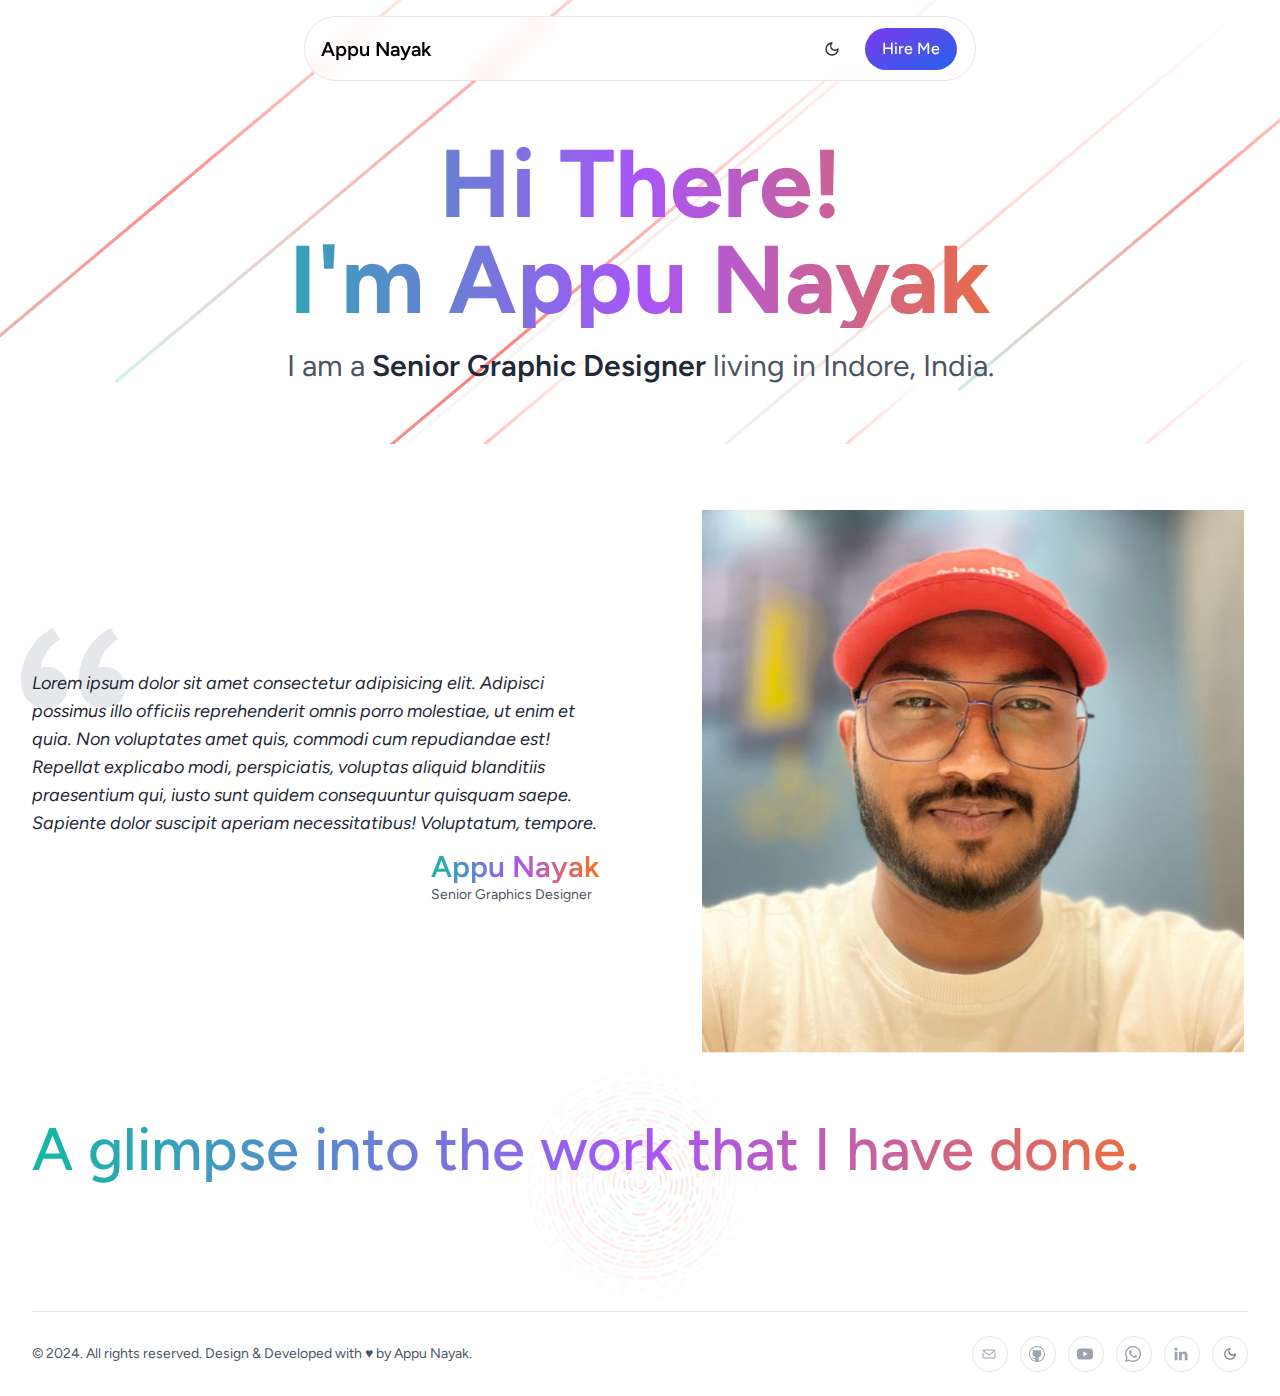
==== commit 6942dfeb: "base ready" ====
--- a/index.html
+++ b/index.html
@@ -1,787 +1,980 @@
-
 <!DOCTYPE html>
 <html lang="en">
-<head>
-  <!-- Required Meta Tags Always Come First -->
-  <meta charset="utf-8">
-  <meta name="robots" content="max-snippet:-1, max-image-preview:large, max-video-preview:-1">
-  <link rel="canonical" href="https://Appu.co/">
-  <meta name="viewport" content="width=device-width, initial-scale=1, shrink-to-fit=no">
-  <meta name="description" content="Crafted for agencies and studios specializing in web design and development.">
-
-  <meta name="twitter:site" content="@Appu">
-  <meta name="twitter:creator" content="@Appu">
-  <meta name="twitter:card" content="summary_large_image">
-  <meta name="twitter:title" content="Agency Tailwind CSS Template | Appu UI, crafted with Tailwind CSS">
-  <meta name="twitter:description" content="Crafted for agencies and studios specializing in web design and development.">
-  <meta name="twitter:image" content="https://Appu.co/assets/img/og-image.png">
-
-  <meta property="og:url" content="https://Appu.co/">
-  <meta property="og:locale" content="en_US">
-  <meta property="og:type" content="website">
-  <meta property="og:site_name" content="Appu">
-  <meta property="og:title" content="Agency Tailwind CSS Template | Appu UI, crafted with Tailwind CSS">
-  <meta property="og:description" content="Crafted for agencies and studios specializing in web design and development.">
-  <meta property="og:image" content="https://Appu.co/assets/img/og-image.png">
-
-  <!-- Title -->
-  <title>Agency Tailwind CSS Template | Appu UI, crafted with Tailwind CSS</title>
-
-  <!-- Favicon -->
-  <link rel="shortcut icon" href="../../favicon.ico">
-
-  <!-- Font -->
-  <link href="https://fonts.googleapis.com/css2?family=Inter:wght@400;500;600;700&display=swap" rel="stylesheet">
-
-  <!-- Theme Check and Update -->
-  <script>
-    const html = document.querySelector('html');
-    const isLightOrAuto = localStorage.getItem('hs_theme') === 'light' || (localStorage.getItem('hs_theme') === 'auto' && !window.matchMedia('(prefers-color-scheme: dark)').matches);
-    const isDarkOrAuto = localStorage.getItem('hs_theme') === 'dark' || (localStorage.getItem('hs_theme') === 'auto' && window.matchMedia('(prefers-color-scheme: dark)').matches);
-
-    if (isLightOrAuto && html.classList.contains('dark')) html.classList.remove('dark');
-    else if (isDarkOrAuto && html.classList.contains('light')) html.classList.remove('light');
-    else if (isDarkOrAuto && !html.classList.contains('dark')) html.classList.add('dark');
-    else if (isLightOrAuto && !html.classList.contains('light')) html.classList.add('light');
-  </script>
-
-  <!-- CSS HS -->
-  <link rel="stylesheet" href="./assets/output.css" />
-</head>
-
-<body class="bg-neutral-900">
-  <!-- ========== HEADER ========== -->
-  <header class="sticky top-4 inset-x-0 flex flex-wrap md:justify-start md:flex-nowrap z-50 w-full before:absolute before:inset-0 before:max-w-[66rem] before:mx-2 before:lg:mx-auto before:rounded-[26px] before:bg-neutral-800/30 before:backdrop-blur-md">
-    <nav class="relative max-w-[66rem] w-full py-2.5 ps-5 pe-2 md:flex md:items-center md:justify-between md:py-0 mx-2 lg:mx-auto">
-      <div class="flex items-center justify-center">
-
-        <div class="md:hidden">
-          <button type="button" class="hs-collapse-toggle size-8 flex justify-center items-center text-sm font-semibold rounded-full bg-neutral-800 text-white disabled:opacity-50 disabled:pointer-events-none" id="hs-navbar-floating-dark-collapse" aria-expanded="false" aria-controls="hs-navbar-floating-dark" aria-label="Toggle navigation" data-hs-collapse="#hs-navbar-floating-dark">
-            <svg class="hs-collapse-open:hidden shrink-0 size-4" xmlns="http://www.w3.org/2000/svg" width="24" height="24" viewBox="0 0 24 24" fill="none" stroke="currentColor" stroke-width="2" stroke-linecap="round" stroke-linejoin="round">
-              <line x1="3" x2="21" y1="6" y2="6" />
-              <line x1="3" x2="21" y1="12" y2="12" />
-              <line x1="3" x2="21" y1="18" y2="18" />
-            </svg>
-            <svg class="hs-collapse-open:block hidden shrink-0 size-4" xmlns="http://www.w3.org/2000/svg" width="24" height="24" viewBox="0 0 24 24" fill="none" stroke="currentColor" stroke-width="2" stroke-linecap="round" stroke-linejoin="round">
-              <path d="M18 6 6 18" />
-              <path d="m6 6 12 12" />
-            </svg>
-          </button>
-        </div>
-        <div class="md:hidden ">
-          <a class="group  inline-flex items-center gap-x-2 py-2 px-3 bg-[#ff0] font-medium text-sm text-neutral-800 rounded-full focus:outline-none" href="../../templates/agency/index.html#contact">
-            Contact Me
+  <head>
+    <!-- Required Meta Tags Always Come First -->
+    <meta charset="utf-8" />
+    <meta
+      name="robots"
+      content="max-snippet:-1, max-image-preview:large, max-video-preview:-1"
+    />
+    <link
+      rel="canonical"
+      href="https://this-pradeep.github.io/portfolio/"
+    />
+    <meta
+      name="viewport"
+      content="width=device-width, initial-scale=1, shrink-to-fit=no"
+    />
+    <meta
+      name="description"
+      content="Senior Software Developer with 4+ years of hands-on experience specializing in the MERN stack, Python, AWS and Data Structures and Algorithms (DSA)."
+    />
+
+    <meta name="twitter:site" content="@this.pradeep" />
+    <meta name="twitter:creator" content="@this.pradeep" />
+    <meta name="twitter:card" content="summary_large_image" />
+    <meta
+      name="twitter:title"
+      content="Appu Nayak | Senior Software Developer"
+    />
+    <meta
+      name="twitter:description"
+      content="Senior Software Developer with 4+ years of hands-on experience specializing in the MERN stack, Python, AWS and Data Structures and Algorithms (DSA)."
+    />
+    <meta name="twitter:image" content="https://i.imgur.com/w8vXxPW.png" />
+
+    <meta
+      property="og:url"
+      content="https://this-pradeep.github.io/portfolio/"
+    />
+    <meta property="og:locale" content="en_US" />
+    <meta property="og:type" content="website" />
+    <meta property="og:site_name" content="Appu Nayak" />
+    <meta property="og:title" content="Appu Nayak portfolio" />
+    <meta
+      property="og:description"
+      content="Seasoned Senior Software Developer with 4+ years of hands-on experience specializing in the MERN stack, Python, AWS and Data Structures and Algorithms (DSA)"
+    />
+    <meta property="og:image" content="https://this-pradeep.github.io/portfolio/" />
+
+    <!-- Title -->
+    <title>Appu Nayak portfolio</title>
+
+    <!-- Favicon -->
+    <link rel="shortcut icon" href="./assets/img/pradeep.ico" />
+
+    <!-- Theme Check and Update -->
+    <script>
+      const html = document.querySelector("html");
+      const isLightOrAuto =
+        localStorage.getItem("pn_theme") === "light" ||
+        (localStorage.getItem("pn_theme") === "auto" &&
+          !window.matchMedia("(prefers-color-scheme: dark)").matches);
+      const isDarkOrAuto =
+        localStorage.getItem("pn_theme") === "dark" ||
+        (localStorage.getItem("pn_theme") === "auto" &&
+          window.matchMedia("(prefers-color-scheme: dark)").matches);
+
+      if (isLightOrAuto && html.classList.contains("dark"))
+        html.classList.remove("dark");
+      else if (isDarkOrAuto && html.classList.contains("light"))
+        html.classList.remove("light");
+      else if (isDarkOrAuto && !html.classList.contains("dark"))
+        html.classList.add("dark");
+      else if (isLightOrAuto && !html.classList.contains("light"))
+        html.classList.add("light");
+    </script>
+
+    <!-- CSS HS -->
+    <link rel="stylesheet" href="./assets/output.css" />
+  </head>
+
+  <body class="dark:bg-neutral-900 font-brand">
+    <!-- ========== HEADER ========== -->
+    <header
+      class="fixed top-0 inset-x-0 overflow-hidden flex md:justify-between flex-nowrap z-50 w-full text-sm"
+    >
+      <nav
+        class="mt-4 relative z-50 max-w-2xl w-full backdrop-blur-md dark:backdrop-blur-md border rounded-[2rem] mx-2 flex items-center justify-between py-2 px-4 md:mx-auto"
+      >
+        <!-- Logo -->
+        <div>
+          <a
+            class="flex-none dark:text-white rounded-md text-base md:text-xl inline-block font-semibold focus:outline-none focus:opacity-80"
+            href="/"
+            aria-label="this.pradeep"
+          >
+           Appu Nayak
           </a>
         </div>
-      </div>
-
-      <!-- Collapse -->
-      <div id="hs-navbar-floating-dark" class="hs-collapse hidden overflow-hidden transition-all duration-300 basis-full grow md:block" aria-labelledby="hs-navbar-floating-dark-collapse">
-        <div class="flex flex-col md:flex-row md:items-center md:justify-center py-2 md:py-0 md:ps-7">
-          <a class="p-3 ps-px sm:px-3 md:py-4 text-sm text-white hover:text-neutral-300 focus:outline-none focus:text-neutral-300" href="../../templates/agency/index.html" aria-current="page">Home</a>
-          <a class="p-3 ps-px sm:px-3 md:py-4 text-sm text-white hover:text-neutral-300 focus:outline-none focus:text-neutral-300" href="#">Stories</a>
-          <a class="p-3 ps-px sm:px-3 md:py-4 text-sm text-white hover:text-neutral-300 focus:outline-none focus:text-neutral-300" href="#">Reviews</a>
-          <a class="p-3 ps-px sm:px-3 md:py-4 text-sm text-white hover:text-neutral-300 focus:outline-none focus:text-neutral-300" href="#">Approach</a>
-
-          <div class="md:block hidden ">
-            <a class="group  inline-flex items-center gap-x-2 py-2 px-3 bg-[#ff0] font-medium text-sm text-neutral-800 rounded-full focus:outline-none" href="../../templates/agency/index.html#contact">
-              Contact Me
+        <!-- End Logo -->
+        <div class="inline-flex items-center justify-end space-x-3">
+          <div>
+            <!-- Dark Mode -->
+            <button
+              type="button"
+              class="hs-dark-mode-active:hidden block hs-dark-mode font-medium text-gray-800 rounded-full hover:bg-gray-200 focus:outline-none focus:bg-gray-200 dark:text-neutral-200 dark:hover:bg-neutral-800 dark:focus:bg-neutral-800"
+              data-hs-theme-click-value="dark"
+            >
+              <span
+                class="group inline-flex shrink-0 justify-center items-center size-9"
+              >
+                <svg
+                  class="shrink-0 size-4"
+                  xmlns="http://www.w3.org/2000/svg"
+                  width="24"
+                  height="24"
+                  viewBox="0 0 24 24"
+                  fill="none"
+                  stroke="currentColor"
+                  stroke-width="2"
+                  stroke-linecap="round"
+                  stroke-linejoin="round"
+                >
+                  <path d="M12 3a6 6 0 0 0 9 9 9 9 0 1 1-9-9Z" />
+                </svg>
+              </span>
+            </button>
+            <button
+              type="button"
+              class="hs-dark-mode-active:block hidden hs-dark-mode font-medium text-gray-800 rounded-full hover:bg-gray-200 focus:outline-none focus:bg-gray-200 dark:text-neutral-200 dark:hover:bg-neutral-800 dark:focus:bg-neutral-800"
+              data-hs-theme-click-value="light"
+            >
+              <span
+                class="group inline-flex shrink-0 justify-center items-center size-9"
+              >
+                <svg
+                  class="shrink-0 size-4"
+                  xmlns="http://www.w3.org/2000/svg"
+                  width="24"
+                  height="24"
+                  viewBox="0 0 24 24"
+                  fill="none"
+                  stroke="currentColor"
+                  stroke-width="2"
+                  stroke-linecap="round"
+                  stroke-linejoin="round"
+                >
+                  <circle cx="12" cy="12" r="4" />
+                  <path d="M12 2v2" />
+                  <path d="M12 20v2" />
+                  <path d="m4.93 4.93 1.41 1.41" />
+                  <path d="m17.66 17.66 1.41 1.41" />
+                  <path d="M2 12h2" />
+                  <path d="M20 12h2" />
+                  <path d="m6.34 17.66-1.41 1.41" />
+                  <path d="m19.07 4.93-1.41 1.41" />
+                </svg>
+              </span>
+            </button>
+            <!-- End Dark Mode -->
+          </div>
+          <div
+            class="relative group z-10 flex w-full cursor-pointer items-center overflow-hidden rounded-full border border-transparent p-[1.5px]"
+          >
+            <div
+              class="animate-rotate group-hover:inline-block hidden absolute inset-0 h-full w-full rounded-full bg-[conic-gradient(#0ea5e9_20deg,transparent_120deg)]"
+            ></div>
+            <a
+              class="py-2 px-4 relative rounded-full whitespace-nowrap inline-flex items-center text-sm md:text-base font-medium border border-transparent bg-gradient-to-tl from-blue-600 to-violet-600 hover:from-violet-600 hover:to-blue-600 text-white hover:bg-gray-700 disabled:opacity-50 disabled:pointer-events-none"
+              href="https://wa.me/+917470407696"
+              target="_blank"
+              >Hire Me
             </a>
           </div>
-         
+        </div>
+        <!-- </div> -->
+      </nav>
+    </header>
+    <!-- ========== END HEADER ========== -->
+
+    <!-- ========== MAIN CONTENT ========== -->
+    <main id="content">
+      <!-- Hero -->
+      <!-- <div class="size-56 bg-[url('./assets/img/ffflurry.svg')]"></div> -->
+      <div
+        class="relative overflow-hidden py-16 md:py-5 before:absolute before:top-0 before:start-1/2 before:bg-[url('./img/ffflurry_white.svg')] dark:before:bg-[url('./img/ffflurry.svg')] before:bg-no-repeat before:bg-top before:bg-cover before:size-full before:-z-[1] before:transform before:-translate-x-1/2"
+      >
+        <div class="mx-auto px-4 sm:px-6 lg:px-8 pt-24 pb-10">
+          <!-- End Announcement Banner -->
+
+          <!-- Title -->
+          <div class="mt-5 max-w-4xl text-center mx-auto">
+            <h1
+              class="block animate-text bg-gradient-to-r from-teal-500 via-purple-500 to-orange-500 bg-clip-text text-transparent font-bold text-4xl md:text-5xl lg:text-8xl"
+            >
+              Hi There!
+            </h1>
+            <h1
+              class="block animate-text bg-gradient-to-r from-teal-500 via-purple-500 to-orange-500 bg-clip-text text-transparent font-bold text-4xl md:text-5xl lg:text-8xl"
+            >
+            I'm Appu Nayak
+           
+          </div>
+          <!-- End Title -->
+
+          <div class="mt-5 max-w-3xl text-center mx-auto">
+            <p class="text-base md:text-3xl text-gray-600 dark:text-neutral-400">
+            I am a <span class="font-semibold text-gray-800 dark:text-neutral-200">Senior Graphic Designer</span> living in Indore, India.
+            </p>
+          </div>
+
+      
         </div>
       </div>
-      <!-- End Collapse -->
-    </nav>
-  </header>
-  <!-- ========== END HEADER ========== -->
-
-  <!-- ========== MAIN CONTENT ========== -->
-  <main id="content">
-    <!-- Hero -->
-    <div class="bg-neutral-900">
-      <div class="max-w-5xl mx-auto px-4 xl:px-0 pt-24 lg:pt-32 pb-24">
-        <h1 class="font-semibold text-white text-5xl md:text-6xl">
-          <span class="text-[#ff0] ">Appu Agency:</span> Transforming ideas into reality
-        </h1>
-        <div class="max-w-4xl">
-          <p class="mt-5 text-neutral-400 text-lg">
-            It is a creative hub where imagination meets craftsmanship to transform ideas into tangible realities. At Appu Agency, we specialize in turning conceptual visions into concrete forms, whether it be through design, artistry, or technological innovation.
-          </p>
+      <!-- End Hero -->
+      <section
+        class="w-full max-w-7xl mx-auto pt-10 md:pt-16 px-4 sm:px-6 lg:px-8"
+      >
+        <!-- About -->
+        <div class="">
+          <!-- Grid -->
+          <div
+            class="grid lg:grid-cols-2 gap-4 md:gap-8 xl:gap-20 md:items-center"
+          >
+            <div>
+              <!-- Blockquote -->
+              <blockquote class="relative">
+                <svg
+                  class="absolute top-0 start-0 transform -translate-x-6 -translate-y-16 size-32 text-gray-200 dark:text-neutral-800"
+                  width="16"
+                  height="16"
+                  viewBox="0 0 16 16"
+                  fill="none"
+                  xmlns="http://www.w3.org/2000/svg"
+                  aria-hidden="true"
+                >
+                  <path
+                    d="M7.39762 10.3C7.39762 11.0733 7.14888 11.7 6.6514 12.18C6.15392 12.6333 5.52552 12.86 4.76621 12.86C3.84979 12.86 3.09047 12.5533 2.48825 11.94C1.91222 11.3266 1.62421 10.4467 1.62421 9.29999C1.62421 8.07332 1.96459 6.87332 2.64535 5.69999C3.35231 4.49999 4.33418 3.55332 5.59098 2.85999L6.4943 4.25999C5.81354 4.73999 5.26369 5.27332 4.84476 5.85999C4.45201 6.44666 4.19017 7.12666 4.05926 7.89999C4.29491 7.79332 4.56983 7.73999 4.88403 7.73999C5.61716 7.73999 6.21938 7.97999 6.69067 8.45999C7.16197 8.93999 7.39762 9.55333 7.39762 10.3ZM14.6242 10.3C14.6242 11.0733 14.3755 11.7 13.878 12.18C13.3805 12.6333 12.7521 12.86 11.9928 12.86C11.0764 12.86 10.3171 12.5533 9.71484 11.94C9.13881 11.3266 8.85079 10.4467 8.85079 9.29999C8.85079 8.07332 9.19117 6.87332 9.87194 5.69999C10.5789 4.49999 11.5608 3.55332 12.8176 2.85999L13.7209 4.25999C13.0401 4.73999 12.4903 5.27332 12.0713 5.85999C11.6786 6.44666 11.4168 7.12666 11.2858 7.89999C11.5215 7.79332 11.7964 7.73999 12.1106 7.73999C12.8437 7.73999 13.446 7.97999 13.9173 8.45999C14.3886 8.93999 14.6242 9.55333 14.6242 10.3Z"
+                    fill="currentColor"
+                  />
+                </svg>
+
+                <div class="relative z-10">
+                  <p
+                    class="mt-3 text-base md:text-lg italic text-gray-800 dark:text-neutral-400"
+                  >
+                  Lorem ipsum dolor sit amet consectetur adipisicing elit. Adipisci possimus illo officiis reprehenderit omnis porro molestiae, ut enim et quia. Non voluptates amet quis, commodi cum repudiandae est! Repellat explicabo modi, perspiciatis, voluptas aliquid blanditiis praesentium qui, iusto sunt quidem consequuntur quisquam saepe. Sapiente dolor suscipit aperiam necessitatibus! Voluptatum, tempore.
+                  </p>
+                
+                </div>
+
+                <footer class="mt-3 flex justify-end">
+                  <div>
+                    <div
+                      class="animate-text bg-gradient-to-r from-teal-500 via-purple-500 to-orange-500 bg-clip-text text-transparent text-2xl md:text-3xl font-semibold"
+                    >
+                      Appu Nayak
+                    </div>
+                    <div
+                      class="text-sm md:text-md text-gray-600 dark:text-neutral-400"
+                    >
+                      Senior Graphics Designer
+                    </div>
+                  </div>
+                </footer>
+              </blockquote>
+              <!-- End Blockquote -->
+            </div>
+            <!-- End Col -->
+
+            <div class="relative lg:ms-4 overflow-hidden">
+              <img
+                class="w-full rounded-lg"
+                src="./assets/img/pradeep.png"
+                alt="Appu Nayak Photo"
+              />
+            </div>
+            <!-- End Col -->
+          </div>
+          <!-- End Grid -->
+        </div>
+        <!-- End About -->
+      </section>
+
+   
+
+
+      <!-- Masonry Cards -->
+      <section
+        class="bg-[url(./img/vorte.svg)] overflow-hidden bg-center bg-no-repeat"
+      >
+        <div class="max-w-7xl relative px-4 py-10 lg:px-8 lg:py-14 mx-auto">
+        
+          <h2
+            class="animate-text bg-gradient-to-r from-teal-500 py-2 via-purple-500 to-orange-500 bg-clip-text text-transparent mb-5 font-medium text-4xl md:text-5xl lg:text-6xl"
+          >
+            A glimpse into the work that I have done.
+          </h2>
+          <!-- Grid -->
+      
+
+<div class="grid grid-cols-2 md:grid-cols-3 gap-4">
+  <div class="grayscale hover:grayscale-0 transition-all  duration-300 hover:-translate-y-2">
+      <img class="h-auto   max-w-full rounded-lg" src="https://flowbite.s3.amazonaws.com/docs/gallery/square/image.jpg" alt="">
+  </div>
+  <div class="grayscale hover:grayscale-0 transition-all  duration-300 hover:-translate-y-2">
+      <img class="h-auto   max-w-full rounded-lg" src="https://flowbite.s3.amazonaws.com/docs/gallery/square/image-1.jpg" alt="">
+  </div>
+  <div class="grayscale hover:grayscale-0 transition-all  duration-300 hover:-translate-y-2">
+      <img class="h-auto   max-w-full rounded-lg" src="https://flowbite.s3.amazonaws.com/docs/gallery/square/image-2.jpg" alt="">
+  </div>
+  <div class="grayscale hover:grayscale-0 transition-all  duration-300 hover:-translate-y-2">
+      <img class="h-auto   max-w-full rounded-lg" src="https://flowbite.s3.amazonaws.com/docs/gallery/square/image-3.jpg" alt="">
+  </div>
+  <div class="grayscale hover:grayscale-0 transition-all  duration-300 hover:-translate-y-2">
+      <img class="h-auto   max-w-full rounded-lg" src="https://flowbite.s3.amazonaws.com/docs/gallery/square/image-4.jpg" alt="">
+  </div>
+  <div class="grayscale hover:grayscale-0 transition-all  duration-300 hover:-translate-y-2">
+      <img class="h-auto   max-w-full rounded-lg" src="https://flowbite.s3.amazonaws.com/docs/gallery/square/image-5.jpg" alt="">
+  </div>
+  <div class="grayscale hover:grayscale-0 transition-all  duration-300 hover:-translate-y-2">
+      <img class="h-auto   max-w-full rounded-lg" src="https://flowbite.s3.amazonaws.com/docs/gallery/square/image-6.jpg" alt="">
+  </div>
+  <div class="grayscale hover:grayscale-0 transition-all  duration-300 hover:-translate-y-2">
+      <img class="h-auto   max-w-full rounded-lg" src="https://flowbite.s3.amazonaws.com/docs/gallery/square/image-7.jpg" alt="">
+  </div>
+  <div class="grayscale hover:grayscale-0 transition-all  duration-300 hover:-translate-y-2">
+      <img class="h-auto   max-w-full rounded-lg" src="https://flowbite.s3.amazonaws.com/docs/gallery/square/image-8.jpg" alt="">
+  </div>
+  <div class="grayscale hover:grayscale-0 transition-all  duration-300 hover:-translate-y-2">
+      <img class="h-auto   max-w-full rounded-lg" src="https://flowbite.s3.amazonaws.com/docs/gallery/square/image-9.jpg" alt="">
+  </div>
+  <div class="grayscale hover:grayscale-0 transition-all  duration-300 hover:-translate-y-2">
+      <img class="h-auto   max-w-full rounded-lg" src="https://flowbite.s3.amazonaws.com/docs/gallery/square/image-10.jpg" alt="">
+  </div>
+  <div class="grayscale hover:grayscale-0 transition-all  duration-300 hover:-translate-y-2">
+      <img class="h-auto   max-w-full rounded-lg" src="https://flowbite.s3.amazonaws.com/docs/gallery/square/image-11.jpg" alt="">
+  </div>
+</div>
+
+          <!-- End Grid -->
+        </div>
+      </section>
+      <!-- End Masonry Cards -->
+    </main>
+    <!-- ========== END MAIN CONTENT ========== -->
+
+    <!-- ========== FOOTER ========== -->
+    <footer class="w-full max-w-7xl mx-auto px-4 sm:px-6 lg:px-8">
+      <div class="py-6 border-t border-gray-200 dark:border-neutral-700">
+        <div
+          class="flex flex-col lg:flex-row justify-center lg:justify-between items-center gap-2"
+        >
+          <div>
+            <p class="text-sm text-gray-600 dark:text-neutral-400">
+              © 2024. All rights reserved. Design & Developed with &hearts; by
+              Appu Nayak.
+            </p>
+          </div>
+          <!-- End Col -->
+
+          <!-- List -->
+          <!-- <ul class="flex flex-wrap items-center"> -->
+          <!-- Buttons -->
+          <div class="gap-3 flex">
+            <!-- Mail -->
+            <a
+              class="p-2 relative rounded-full shrink-0 size-9 whitespace-nowrap inline-flex items-center border text-base font-medium hover:bg-gray-200 text-white disabled:opacity-50 disabled:pointer-events-none"
+              href="mailto:nayak54325@gmail.com"
+              ><svg
+                viewBox="0 0 32 32"
+                class="size-4 fill-gray-400"
+                xmlns="http://www.w3.org/2000/svg"
+              >
+                <g
+                  data-name="mail email e-mail letter"
+                  id="mail_email_e-mail_letter"
+                >
+                  <path
+                    d="M28,13a1,1,0,0,0-1,1v8a1,1,0,0,1-1,1H6a1,1,0,0,1-1-1V14a1,1,0,0,0-2,0v8a3,3,0,0,0,.88,2.12A3,3,0,0,0,6,25H26a3,3,0,0,0,2.12-.88A3,3,0,0,0,29,22V14A1,1,0,0,0,28,13Z"
+                  />
+                  <path
+                    d="M15.4,18.8a1,1,0,0,0,1.2,0L28.41,9.94a1,1,0,0,0,.3-1.23,3.06,3.06,0,0,0-.59-.83A3,3,0,0,0,26,7H6a3,3,0,0,0-2.12.88,3.06,3.06,0,0,0-.59.83,1,1,0,0,0,.3,1.23ZM6,9H26a.9.9,0,0,1,.28,0L16,16.75,5.72,9A.9.9,0,0,1,6,9Z"
+                  />
+                </g>
+              </svg>
+            </a>
+            <!-- Github -->
+
+            <a
+              class="p-2 relative rounded-full shrink-0 size-9 whitespace-nowrap inline-flex items-center text-base font-medium border hover:bg-gray-200 text-white disabled:opacity-50 disabled:pointer-events-none"
+              href="https://github.com/this-pradeep/"
+              target="_blank"
+            >
+              <svg class="size-4 fill-gray-400" viewBox="0 0 512 512">
+                <g>
+                  <path
+                    clip-rule="evenodd"
+                    d="M296.133,354.174c49.885-5.891,102.942-24.029,102.942-110.192   c0-24.49-8.624-44.448-22.67-59.869c2.266-5.89,9.515-28.114-2.734-58.947c0,0-18.139-5.898-60.759,22.669   c-18.139-4.983-38.09-8.163-56.682-8.163c-19.053,0-39.011,3.18-56.697,8.163c-43.082-28.567-61.22-22.669-61.22-22.669   c-12.241,30.833-4.983,53.057-2.718,58.947c-14.061,15.42-22.677,35.379-22.677,59.869c0,86.163,53.057,104.301,102.942,110.192   c-6.344,5.452-12.241,15.873-14.507,30.387c-12.702,5.438-45.808,15.873-65.758-18.592c0,0-11.795-21.31-34.012-22.669   c0,0-22.224-0.453-1.813,13.592c0,0,14.96,6.812,24.943,32.653c0,0,13.6,43.089,76.179,29.48v38.543   c0,5.906-4.53,12.702-15.865,10.89C96.139,438.977,32.2,354.626,32.2,255.77c0-123.807,100.216-224.022,224.03-224.022   c123.347,0,224.023,100.216,223.57,224.022c0,98.856-63.946,182.754-152.828,212.688c-11.342,2.266-15.873-4.53-15.873-10.89   V395.45C311.1,374.577,304.288,360.985,296.133,354.174L296.133,354.174z M512,256.23C512,114.73,397.263,0,256.23,0   C114.73,0,0,114.73,0,256.23C0,397.263,114.73,512,256.23,512C397.263,512,512,397.263,512,256.23L512,256.23z"
+                    fill-rule="evenodd"
+                  />
+                </g>
+              </svg>
+            </a>
+            <!-- Youtube -->
+
+            <a
+              class="p-2 relative rounded-full shrink-0 size-9 whitespace-nowrap inline-flex items-center text-base font-medium border hover:bg-gray-200 text-white disabled:opacity-50 disabled:pointer-events-none"
+              href="https://www.youtube.com/@this.pradeep"
+              target="_blank"
+            >
+              <svg
+                class="size-4 fill-gray-400"
+                style="
+                  fill-rule: evenodd;
+                  clip-rule: evenodd;
+                  stroke-linejoin: round;
+                  stroke-miterlimit: 2;
+                "
+                version="1.1"
+                viewBox="0 0 512 512"
+              >
+                <path
+                  d="M501.303,132.765c-5.887,-22.03 -23.235,-39.377 -45.265,-45.265c-39.932,-10.7 -200.038,-10.7 -200.038,-10.7c0,0 -160.107,0 -200.039,10.7c-22.026,5.888 -39.377,23.235 -45.264,45.265c-10.697,39.928 -10.697,123.238 -10.697,123.238c0,0 0,83.308 10.697,123.232c5.887,22.03 23.238,39.382 45.264,45.269c39.932,10.696 200.039,10.696 200.039,10.696c0,0 160.106,0 200.038,-10.696c22.03,-5.887 39.378,-23.239 45.265,-45.269c10.696,-39.924 10.696,-123.232 10.696,-123.232c0,0 0,-83.31 -10.696,-123.238Zm-296.506,200.039l0,-153.603l133.019,76.802l-133.019,76.801Z"
+                  style="fill-rule: nonzero"
+                />
+              </svg>
+            </a>
+            <!-- Whatsapp -->
+            <a
+              class="p-2 relative rounded-full shrink-0 size-9 whitespace-nowrap inline-flex items-center text-base font-medium border hover:bg-gray-200 text-white disabled:opacity-50 disabled:pointer-events-none"
+              href="https://wa.me/+917470407696"
+              target="_blank"
+            >
+              <svg
+                class="size-4 fill-gray-400"
+                style="
+                  fill-rule: evenodd;
+                  clip-rule: evenodd;
+                  stroke-linejoin: round;
+                  stroke-miterlimit: 2;
+                "
+                viewBox="0 0 512 512"
+              >
+                <path
+                  d="M373.295,307.064c-6.37,-3.188 -37.687,-18.596 -43.526,-20.724c-5.838,-2.126 -10.084,-3.187 -14.331,3.188c-4.246,6.376 -16.454,20.725 -20.17,24.976c-3.715,4.251 -7.431,4.785 -13.8,1.594c-6.37,-3.187 -26.895,-9.913 -51.225,-31.616c-18.935,-16.89 -31.72,-37.749 -35.435,-44.126c-3.716,-6.377 -0.397,-9.824 2.792,-13c2.867,-2.854 6.371,-7.44 9.555,-11.16c3.186,-3.718 4.247,-6.377 6.37,-10.626c2.123,-4.252 1.062,-7.971 -0.532,-11.159c-1.591,-3.188 -14.33,-34.542 -19.638,-47.298c-5.171,-12.419 -10.422,-10.737 -14.332,-10.934c-3.711,-0.184 -7.963,-0.223 -12.208,-0.223c-4.246,0 -11.148,1.594 -16.987,7.969c-5.838,6.377 -22.293,21.789 -22.293,53.14c0,31.355 22.824,61.642 26.009,65.894c3.185,4.252 44.916,68.59 108.816,96.181c15.196,6.564 27.062,10.483 36.312,13.418c15.259,4.849 29.145,4.165 40.121,2.524c12.238,-1.827 37.686,-15.408 42.995,-30.286c5.307,-14.882 5.307,-27.635 3.715,-30.292c-1.592,-2.657 -5.838,-4.251 -12.208,-7.44m-116.224,158.693l-0.086,0c-38.022,-0.015 -75.313,-10.23 -107.845,-29.535l-7.738,-4.592l-80.194,21.037l21.405,-78.19l-5.037,-8.017c-21.211,-33.735 -32.414,-72.726 -32.397,-112.763c0.047,-116.825 95.1,-211.87 211.976,-211.87c56.595,0.019 109.795,22.088 149.801,62.139c40.005,40.05 62.023,93.286 62.001,149.902c-0.048,116.834 -95.1,211.889 -211.886,211.889m180.332,-392.224c-48.131,-48.186 -112.138,-74.735 -180.335,-74.763c-140.514,0 -254.875,114.354 -254.932,254.911c-0.018,44.932 11.72,88.786 34.03,127.448l-36.166,132.102l135.141,-35.45c37.236,20.31 79.159,31.015 121.826,31.029l0.105,0c140.499,0 254.87,-114.366 254.928,-254.925c0.026,-68.117 -26.467,-132.166 -74.597,-180.352"
+                  id="WhatsApp-Logo"
+                />
+              </svg>
+            </a>
+            <!-- Linkedin -->
+            <a
+              class="p-2 relative size-9 rounded-full shrink-0 whitespace-nowrap inline-flex items-center text-base font-medium border hover:bg-gray-200 text-white disabled:opacity-50 disabled:pointer-events-none"
+              href="https://www.linkedin.com/in/pradeep-nayak-653b312a1"
+              target="_blank"
+            >
+              <svg
+                class="size-4 fill-gray-400"
+                style="enable-background: new 0 0 512 512"
+                viewBox="0 0 512 512"
+              >
+                <pattern
+                  height="69"
+                  id="Polka_Dot_Pattern"
+                  patternUnits="userSpaceOnUse"
+                  style="overflow: visible"
+                  viewBox="2.125 -70.896 69 69"
+                  width="69"
+                  y="512"
+                >
+                  <g>
+                    <polygon
+                      points="71.125,-1.896 2.125,-1.896 2.125,-70.896 71.125,-70.896   "
+                      style="fill: none"
+                    />
+                    <polygon
+                      points="71.125,-1.896 2.125,-1.896 2.125,-70.896 71.125,-70.896   "
+                      style="fill: #f6bb60"
+                    />
+                    <g>
+                      <path
+                        d="M61.772-71.653c0.018,0.072,0.007,0.127-0.026,0.19c-0.053,0.101-0.112,0.062-0.165,0.128     c-0.05,0.062-0.099,0.276-0.079,0.362c-0.169,0.058-0.01,0.227-0.015,0.35c-0.002,0.05-0.041,0.105-0.045,0.161     c-0.01,0.119,0.017,0.266,0.068,0.37c0.097,0.198,0.268,0.413,0.435,0.544c0.19,0.148,0.365,0.572,0.608,0.631     c0.177,0.042,0.384-0.104,0.543-0.143c0.18-0.043,0.397,0.01,0.571-0.053c0.222-0.079,0.127-0.337,0.288-0.45     c0.104-0.074,0.287-0.01,0.406-0.051c0.2-0.069,0.339-0.263,0.376-0.46c0.016-0.082,0.01-0.145,0.039-0.221     c0.039-0.103,0.111-0.16,0.09-0.293c-0.01-0.062-0.052-0.12-0.064-0.187c-0.022-0.114,0.002-0.224,0-0.337     c-0.003-0.2,0.017-0.379-0.078-0.55c-0.38-0.688-1.236-0.929-1.975-0.789c-0.18,0.034-0.287,0.126-0.442,0.207     c-0.17,0.088-0.139,0.166-0.318,0.224c-0.081,0.026-0.216,0.124-0.215,0.224c0.001,0.115,0.005,0.051,0.012,0.169     c-0.021,0.011-0.021-0.005-0.03-0.025"
+                        style="fill: #ffffff"
+                      />
+                      <path
+                        d="M54.105-71.653c0.018,0.072,0.007,0.127-0.026,0.19c-0.053,0.101-0.112,0.062-0.165,0.128     c-0.05,0.062-0.099,0.276-0.079,0.362c-0.169,0.058-0.01,0.227-0.015,0.35c-0.002,0.05-0.041,0.105-0.045,0.161     c-0.01,0.119,0.017,0.266,0.068,0.37c0.097,0.198,0.268,0.413,0.435,0.544c0.19,0.148,0.365,0.572,0.608,0.631     c0.177,0.042,0.384-0.104,0.543-0.143c0.18-0.043,0.397,0.01,0.571-0.053c0.222-0.079,0.127-0.337,0.288-0.45     c0.104-0.074,0.287-0.01,0.406-0.051c0.2-0.069,0.339-0.263,0.376-0.46c0.016-0.082,0.01-0.145,0.039-0.221     c0.039-0.103,0.111-0.16,0.09-0.293c-0.01-0.062-0.052-0.12-0.064-0.187c-0.022-0.114,0.002-0.224,0-0.337     c-0.003-0.2,0.017-0.379-0.078-0.55c-0.38-0.688-1.236-0.929-1.975-0.789c-0.18,0.034-0.287,0.126-0.442,0.207     c-0.17,0.088-0.139,0.166-0.318,0.224c-0.081,0.026-0.216,0.124-0.215,0.224c0.001,0.115,0.005,0.051,0.012,0.169     c-0.021,0.011-0.021-0.005-0.03-0.025"
+                        style="fill: #ffffff"
+                      />
+                      <path
+                        d="M46.439-71.653c0.018,0.072,0.007,0.127-0.026,0.19c-0.053,0.101-0.112,0.062-0.165,0.128     c-0.05,0.062-0.099,0.276-0.079,0.362c-0.169,0.058-0.01,0.227-0.015,0.35c-0.002,0.05-0.041,0.105-0.045,0.161     c-0.01,0.119,0.017,0.266,0.068,0.37c0.097,0.198,0.268,0.413,0.435,0.544c0.19,0.148,0.365,0.572,0.608,0.631     c0.177,0.042,0.384-0.104,0.543-0.143c0.18-0.043,0.397,0.01,0.571-0.053c0.222-0.079,0.127-0.337,0.288-0.45     c0.104-0.074,0.287-0.01,0.406-0.051c0.2-0.069,0.339-0.263,0.376-0.46c0.016-0.082,0.01-0.145,0.039-0.221     c0.039-0.103,0.111-0.16,0.09-0.293c-0.01-0.062-0.052-0.12-0.064-0.187c-0.022-0.114,0.002-0.224,0-0.337     c-0.003-0.2,0.017-0.379-0.078-0.55c-0.38-0.688-1.236-0.929-1.975-0.789c-0.18,0.034-0.287,0.126-0.442,0.207     c-0.17,0.088-0.139,0.166-0.318,0.224c-0.081,0.026-0.216,0.124-0.215,0.224c0.001,0.115,0.005,0.051,0.012,0.169     c-0.021,0.011-0.021-0.005-0.03-0.025"
+                        style="fill: #ffffff"
+                      />
+                      <path
+                        d="M38.772-71.653c0.018,0.072,0.007,0.127-0.026,0.19c-0.053,0.101-0.112,0.062-0.165,0.128     c-0.05,0.062-0.099,0.276-0.079,0.362c-0.169,0.058-0.01,0.227-0.015,0.35c-0.002,0.05-0.041,0.105-0.045,0.161     c-0.01,0.119,0.017,0.266,0.068,0.37c0.097,0.198,0.268,0.413,0.435,0.544c0.19,0.148,0.365,0.572,0.608,0.631     c0.177,0.042,0.384-0.104,0.543-0.143c0.18-0.043,0.397,0.01,0.571-0.053c0.222-0.079,0.127-0.337,0.288-0.45     c0.104-0.074,0.287-0.01,0.406-0.051c0.2-0.069,0.339-0.263,0.376-0.46c0.016-0.082,0.01-0.145,0.039-0.221     c0.039-0.103,0.111-0.16,0.09-0.293c-0.01-0.062-0.052-0.12-0.064-0.187c-0.022-0.114,0.002-0.224,0-0.337     c-0.003-0.2,0.017-0.379-0.078-0.55c-0.38-0.688-1.236-0.929-1.975-0.789c-0.18,0.034-0.287,0.126-0.442,0.207     c-0.17,0.088-0.139,0.166-0.318,0.224c-0.081,0.026-0.216,0.124-0.215,0.224c0.001,0.115,0.005,0.051,0.012,0.169     c-0.021,0.011-0.021-0.005-0.03-0.025"
+                        style="fill: #ffffff"
+                      />
+                      <path
+                        d="M31.105-71.653c0.018,0.072,0.007,0.127-0.026,0.19c-0.053,0.101-0.112,0.062-0.165,0.128     c-0.05,0.062-0.099,0.276-0.079,0.362c-0.169,0.058-0.01,0.227-0.015,0.35c-0.002,0.05-0.041,0.105-0.045,0.161     c-0.01,0.119,0.017,0.266,0.068,0.37c0.097,0.198,0.268,0.413,0.435,0.544c0.19,0.148,0.365,0.572,0.608,0.631     c0.177,0.042,0.384-0.104,0.543-0.143c0.18-0.043,0.397,0.01,0.571-0.053c0.222-0.079,0.127-0.337,0.288-0.45     c0.104-0.074,0.287-0.01,0.406-0.051c0.2-0.069,0.339-0.263,0.376-0.46c0.016-0.082,0.01-0.145,0.039-0.221     c0.039-0.103,0.111-0.16,0.09-0.293c-0.01-0.062-0.052-0.12-0.064-0.187c-0.022-0.114,0.002-0.224,0-0.337     c-0.003-0.2,0.017-0.379-0.078-0.55c-0.38-0.688-1.236-0.929-1.975-0.789c-0.18,0.034-0.287,0.126-0.442,0.207     c-0.17,0.088-0.139,0.166-0.318,0.224c-0.081,0.026-0.216,0.124-0.215,0.224c0.001,0.115,0.005,0.051,0.012,0.169     c-0.021,0.011-0.021-0.005-0.03-0.025"
+                        style="fill: #ffffff"
+                      />
+                      <path
+                        d="M23.439-71.653c0.018,0.072,0.007,0.127-0.026,0.19c-0.053,0.101-0.112,0.062-0.165,0.128     c-0.05,0.062-0.099,0.276-0.079,0.362c-0.169,0.058-0.01,0.227-0.015,0.35c-0.002,0.05-0.041,0.105-0.045,0.161     c-0.01,0.119,0.017,0.266,0.068,0.37c0.097,0.198,0.268,0.413,0.435,0.544c0.19,0.148,0.365,0.572,0.608,0.631     c0.177,0.042,0.384-0.104,0.543-0.143c0.18-0.043,0.397,0.01,0.571-0.053c0.222-0.079,0.127-0.337,0.288-0.45     c0.104-0.074,0.287-0.01,0.406-0.051c0.2-0.069,0.339-0.263,0.376-0.46c0.016-0.082,0.01-0.145,0.039-0.221     c0.039-0.103,0.111-0.16,0.09-0.293c-0.01-0.062-0.052-0.12-0.064-0.187c-0.022-0.114,0.002-0.224,0-0.337     c-0.003-0.2,0.017-0.379-0.078-0.55c-0.38-0.688-1.236-0.929-1.975-0.789c-0.18,0.034-0.287,0.126-0.442,0.207     c-0.17,0.088-0.139,0.166-0.318,0.224c-0.081,0.026-0.216,0.124-0.215,0.224c0.001,0.115,0.005,0.051,0.012,0.169     c-0.021,0.011-0.021-0.005-0.03-0.025"
+                        style="fill: #ffffff"
+                      />
+                      <path
+                        d="M15.772-71.653c0.018,0.072,0.007,0.127-0.026,0.19c-0.053,0.101-0.112,0.062-0.165,0.128     c-0.05,0.062-0.099,0.276-0.079,0.362c-0.169,0.058-0.01,0.227-0.015,0.35c-0.002,0.05-0.041,0.105-0.045,0.161     c-0.01,0.119,0.017,0.266,0.068,0.37c0.097,0.198,0.268,0.413,0.435,0.544c0.19,0.148,0.365,0.572,0.608,0.631     c0.177,0.042,0.384-0.104,0.543-0.143c0.18-0.043,0.397,0.01,0.571-0.053c0.222-0.079,0.127-0.337,0.288-0.45     c0.104-0.074,0.287-0.01,0.406-0.051c0.2-0.069,0.339-0.263,0.376-0.46c0.016-0.082,0.01-0.145,0.039-0.221     c0.039-0.103,0.111-0.16,0.09-0.293c-0.01-0.062-0.052-0.12-0.064-0.187c-0.022-0.114,0.002-0.224,0-0.337     c-0.003-0.2,0.017-0.379-0.078-0.55c-0.38-0.688-1.236-0.929-1.975-0.789c-0.18,0.034-0.287,0.126-0.442,0.207     c-0.17,0.088-0.139,0.166-0.318,0.224c-0.081,0.026-0.216,0.124-0.215,0.224c0.001,0.115,0.005,0.051,0.012,0.169     c-0.021,0.011-0.021-0.005-0.03-0.025"
+                        style="fill: #ffffff"
+                      />
+                      <path
+                        d="M8.105-71.653c0.018,0.072,0.007,0.127-0.026,0.19c-0.053,0.101-0.112,0.062-0.165,0.128     c-0.05,0.062-0.099,0.276-0.079,0.362c-0.169,0.058-0.01,0.227-0.015,0.35c-0.002,0.05-0.041,0.105-0.045,0.161     c-0.01,0.119,0.017,0.266,0.068,0.37c0.097,0.198,0.268,0.413,0.435,0.544c0.19,0.148,0.365,0.572,0.608,0.631     c0.177,0.042,0.384-0.104,0.543-0.143c0.18-0.043,0.397,0.01,0.571-0.053c0.222-0.079,0.127-0.337,0.288-0.45     c0.104-0.074,0.287-0.01,0.406-0.051c0.2-0.069,0.339-0.263,0.376-0.46c0.016-0.082,0.01-0.145,0.039-0.221     c0.039-0.103,0.111-0.16,0.09-0.293c-0.01-0.062-0.052-0.12-0.064-0.187c-0.022-0.114,0.002-0.224,0-0.337     c-0.003-0.2,0.017-0.379-0.078-0.55c-0.38-0.688-1.236-0.929-1.975-0.789c-0.18,0.034-0.287,0.126-0.442,0.207     c-0.17,0.088-0.139,0.166-0.318,0.224c-0.081,0.026-0.216,0.124-0.215,0.224c0.001,0.115,0.005,0.051,0.012,0.169     c-0.021,0.011-0.021-0.005-0.03-0.025"
+                        style="fill: #ffffff"
+                      />
+                      <path
+                        d="M0.439-71.653c0.018,0.072,0.008,0.127-0.026,0.19C0.361-71.362,0.3-71.4,0.248-71.335     c-0.051,0.062-0.099,0.276-0.079,0.362c-0.169,0.058-0.01,0.227-0.015,0.35c-0.002,0.05-0.041,0.105-0.045,0.161     c-0.01,0.119,0.017,0.266,0.068,0.37c0.097,0.198,0.268,0.413,0.435,0.544c0.19,0.148,0.365,0.572,0.608,0.631     c0.177,0.042,0.384-0.104,0.543-0.143c0.18-0.043,0.397,0.01,0.571-0.053c0.222-0.079,0.127-0.337,0.288-0.45     c0.104-0.074,0.287-0.01,0.406-0.051c0.2-0.07,0.339-0.263,0.376-0.46c0.016-0.082,0.01-0.145,0.039-0.221     c0.038-0.103,0.111-0.16,0.09-0.293c-0.01-0.062-0.051-0.12-0.064-0.187c-0.021-0.114,0.002-0.224,0-0.337     c-0.003-0.2,0.017-0.379-0.078-0.55c-0.38-0.688-1.236-0.929-1.975-0.789c-0.18,0.034-0.287,0.126-0.442,0.207     c-0.17,0.088-0.139,0.166-0.318,0.224c-0.081,0.026-0.215,0.124-0.215,0.224c0.002,0.115,0.005,0.051,0.012,0.169     c-0.021,0.011-0.021-0.005-0.03-0.025"
+                        style="fill: #ffffff"
+                      />
+                    </g>
+                    <g>
+                      <path
+                        d="M69.439-71.653c0.018,0.072,0.008,0.127-0.026,0.19c-0.052,0.101-0.113,0.062-0.165,0.128     c-0.051,0.062-0.099,0.276-0.079,0.362c-0.169,0.058-0.01,0.227-0.015,0.35c-0.002,0.05-0.041,0.105-0.045,0.161     c-0.01,0.119,0.017,0.266,0.068,0.37c0.097,0.198,0.268,0.413,0.435,0.544c0.19,0.148,0.365,0.572,0.608,0.631     c0.177,0.042,0.384-0.104,0.543-0.143c0.18-0.043,0.397,0.01,0.571-0.053c0.222-0.079,0.127-0.337,0.288-0.45     c0.104-0.074,0.287-0.01,0.406-0.051c0.2-0.07,0.339-0.263,0.376-0.46c0.016-0.082,0.01-0.145,0.039-0.221     c0.038-0.103,0.111-0.16,0.09-0.293c-0.01-0.062-0.051-0.12-0.064-0.187c-0.021-0.114,0.002-0.224,0-0.337     c-0.003-0.2,0.017-0.379-0.078-0.55c-0.38-0.688-1.236-0.929-1.975-0.789c-0.18,0.034-0.287,0.126-0.442,0.207     c-0.17,0.088-0.139,0.166-0.318,0.224c-0.081,0.026-0.215,0.124-0.215,0.224c0.002,0.115,0.005,0.051,0.012,0.169     c-0.021,0.011-0.021-0.005-0.03-0.025"
+                        style="fill: #ffffff"
+                      />
+                    </g>
+                    <path
+                      d="M0.495-71.653c0.018,0.072,0.008,0.127-0.026,0.19c-0.052,0.101-0.113,0.062-0.165,0.128    c-0.051,0.062-0.099,0.276-0.079,0.362c-0.169,0.058-0.01,0.227-0.015,0.35c-0.002,0.05-0.041,0.105-0.045,0.161    c-0.01,0.119,0.017,0.266,0.068,0.37c0.097,0.198,0.268,0.413,0.435,0.544c0.19,0.148,0.365,0.572,0.608,0.631    c0.177,0.042,0.384-0.104,0.543-0.143c0.18-0.043,0.397,0.01,0.571-0.053c0.222-0.079,0.127-0.337,0.288-0.45    c0.104-0.074,0.287-0.01,0.406-0.051c0.2-0.07,0.339-0.263,0.376-0.46c0.016-0.082,0.01-0.145,0.039-0.221    c0.038-0.103,0.111-0.16,0.09-0.293c-0.01-0.062-0.051-0.12-0.064-0.187c-0.021-0.114,0.002-0.224,0-0.337    c-0.003-0.2,0.017-0.379-0.078-0.55c-0.38-0.688-1.236-0.929-1.975-0.789c-0.18,0.034-0.287,0.126-0.442,0.207    c-0.17,0.088-0.139,0.166-0.318,0.224c-0.081,0.026-0.215,0.124-0.215,0.224C0.5-71.68,0.503-71.744,0.51-71.626    c-0.021,0.011-0.021-0.005-0.03-0.025"
+                      style="fill: #ffffff"
+                    />
+                    <g>
+                      <g>
+                        <path
+                          d="M69.439-64.001c0.018,0.072,0.007,0.127-0.026,0.19c-0.053,0.101-0.112,0.062-0.165,0.128      c-0.05,0.062-0.099,0.276-0.079,0.362c-0.169,0.058-0.01,0.227-0.015,0.35c-0.002,0.05-0.041,0.105-0.045,0.161      c-0.01,0.119,0.017,0.266,0.068,0.37c0.097,0.198,0.268,0.413,0.435,0.544c0.19,0.148,0.365,0.572,0.608,0.631      c0.177,0.042,0.384-0.104,0.543-0.143c0.18-0.043,0.397,0.01,0.571-0.053c0.222-0.079,0.127-0.337,0.288-0.45      c0.104-0.074,0.287-0.01,0.406-0.051c0.2-0.069,0.339-0.263,0.376-0.46c0.016-0.082,0.01-0.145,0.039-0.221      c0.039-0.103,0.111-0.16,0.09-0.293c-0.01-0.062-0.052-0.12-0.064-0.187c-0.022-0.114,0.002-0.224,0-0.337      c-0.003-0.2,0.017-0.379-0.078-0.55c-0.38-0.688-1.236-0.929-1.975-0.789c-0.18,0.034-0.287,0.126-0.442,0.207      c-0.17,0.088-0.139,0.166-0.318,0.224c-0.081,0.026-0.216,0.124-0.215,0.224c0.001,0.115,0.005,0.051,0.012,0.169      c-0.021,0.011-0.021-0.005-0.03-0.025"
+                          style="fill: #ffffff"
+                        />
+                        <path
+                          d="M61.778-64.001c0.018,0.072,0.007,0.127-0.026,0.19c-0.053,0.101-0.112,0.062-0.165,0.128      c-0.05,0.062-0.099,0.276-0.079,0.362c-0.169,0.058-0.009,0.227-0.015,0.35c-0.002,0.05-0.041,0.105-0.045,0.161      c-0.01,0.119,0.017,0.266,0.068,0.37c0.097,0.198,0.268,0.413,0.435,0.544c0.19,0.148,0.365,0.572,0.608,0.631      c0.177,0.042,0.384-0.104,0.543-0.143c0.18-0.043,0.397,0.01,0.571-0.053c0.222-0.079,0.127-0.337,0.288-0.45      c0.104-0.074,0.287-0.01,0.406-0.051c0.2-0.069,0.339-0.263,0.376-0.46c0.016-0.082,0.01-0.145,0.039-0.221      c0.039-0.103,0.111-0.16,0.09-0.293c-0.01-0.062-0.052-0.12-0.064-0.187c-0.022-0.114,0.002-0.224,0-0.337      c-0.003-0.2,0.017-0.379-0.078-0.55c-0.38-0.688-1.236-0.929-1.975-0.789c-0.18,0.034-0.287,0.126-0.442,0.207      c-0.17,0.088-0.139,0.166-0.318,0.224c-0.081,0.026-0.216,0.124-0.215,0.224c0.001,0.115,0.005,0.051,0.012,0.169      c-0.021,0.011-0.021-0.005-0.03-0.025"
+                          style="fill: #ffffff"
+                        />
+                        <path
+                          d="M54.118-64.001c0.018,0.072,0.007,0.127-0.026,0.19c-0.053,0.101-0.112,0.062-0.165,0.128      c-0.05,0.062-0.099,0.276-0.079,0.362c-0.169,0.058-0.009,0.227-0.015,0.35c-0.002,0.05-0.041,0.105-0.045,0.161      c-0.01,0.119,0.017,0.266,0.068,0.37c0.097,0.198,0.268,0.413,0.435,0.544c0.19,0.148,0.365,0.572,0.608,0.631      c0.177,0.042,0.384-0.104,0.543-0.143c0.18-0.043,0.397,0.01,0.571-0.053c0.222-0.079,0.127-0.337,0.288-0.45      c0.104-0.074,0.287-0.01,0.406-0.051c0.2-0.069,0.339-0.263,0.376-0.46c0.016-0.082,0.01-0.145,0.039-0.221      c0.039-0.103,0.111-0.16,0.09-0.293c-0.01-0.062-0.052-0.12-0.064-0.187c-0.022-0.114,0.002-0.224,0-0.337      c-0.003-0.2,0.017-0.379-0.078-0.55c-0.38-0.688-1.236-0.929-1.975-0.789c-0.18,0.034-0.287,0.126-0.442,0.207      c-0.17,0.088-0.139,0.166-0.318,0.224c-0.081,0.026-0.216,0.124-0.215,0.224c0.001,0.115,0.005,0.051,0.012,0.169      c-0.021,0.011-0.021-0.005-0.03-0.025"
+                          style="fill: #ffffff"
+                        />
+                        <path
+                          d="M46.458-64.001c0.018,0.072,0.007,0.127-0.026,0.19c-0.053,0.101-0.112,0.062-0.165,0.128      c-0.05,0.062-0.099,0.276-0.079,0.362c-0.169,0.058-0.009,0.227-0.015,0.35c-0.002,0.05-0.041,0.105-0.045,0.161      c-0.01,0.119,0.017,0.266,0.068,0.37c0.097,0.198,0.268,0.413,0.435,0.544c0.19,0.148,0.365,0.572,0.608,0.631      c0.177,0.042,0.384-0.104,0.543-0.143c0.18-0.043,0.397,0.01,0.571-0.053c0.222-0.079,0.127-0.337,0.288-0.45      c0.104-0.074,0.287-0.01,0.406-0.051c0.2-0.069,0.339-0.263,0.376-0.46c0.016-0.082,0.01-0.145,0.039-0.221      c0.039-0.103,0.111-0.16,0.09-0.293c-0.01-0.062-0.052-0.12-0.064-0.187c-0.022-0.114,0.002-0.224,0-0.337      c-0.003-0.2,0.017-0.379-0.078-0.55c-0.38-0.688-1.236-0.929-1.975-0.789c-0.18,0.034-0.287,0.126-0.442,0.207      c-0.17,0.088-0.139,0.166-0.318,0.224c-0.081,0.026-0.216,0.124-0.215,0.224c0.001,0.115,0.005,0.051,0.012,0.169      c-0.021,0.011-0.021-0.005-0.03-0.025"
+                          style="fill: #ffffff"
+                        />
+                        <path
+                          d="M38.797-64.001c0.018,0.072,0.007,0.127-0.026,0.19c-0.053,0.101-0.112,0.062-0.165,0.128      c-0.05,0.062-0.099,0.276-0.079,0.362c-0.169,0.058-0.009,0.227-0.015,0.35c-0.002,0.05-0.041,0.105-0.045,0.161      c-0.01,0.119,0.017,0.266,0.068,0.37c0.097,0.198,0.268,0.413,0.435,0.544c0.19,0.148,0.365,0.572,0.608,0.631      c0.177,0.042,0.384-0.104,0.543-0.143c0.18-0.043,0.397,0.01,0.571-0.053c0.222-0.079,0.127-0.337,0.288-0.45      c0.104-0.074,0.287-0.01,0.406-0.051c0.2-0.069,0.339-0.263,0.376-0.46c0.016-0.082,0.01-0.145,0.039-0.221      c0.039-0.103,0.111-0.16,0.09-0.293c-0.01-0.062-0.052-0.12-0.064-0.187c-0.022-0.114,0.002-0.224,0-0.337      c-0.003-0.2,0.017-0.379-0.078-0.55c-0.38-0.688-1.236-0.929-1.975-0.789c-0.18,0.034-0.287,0.126-0.442,0.207      c-0.17,0.088-0.139,0.166-0.318,0.224c-0.081,0.026-0.216,0.124-0.215,0.224c0.001,0.115,0.005,0.051,0.012,0.169      c-0.021,0.011-0.021-0.005-0.03-0.025"
+                          style="fill: #ffffff"
+                        />
+                        <path
+                          d="M31.137-64.001c0.018,0.072,0.007,0.127-0.026,0.19c-0.053,0.101-0.112,0.062-0.165,0.128      c-0.05,0.062-0.099,0.276-0.079,0.362c-0.169,0.058-0.009,0.227-0.015,0.35c-0.002,0.05-0.041,0.105-0.045,0.161      c-0.01,0.119,0.017,0.266,0.068,0.37c0.097,0.198,0.268,0.413,0.435,0.544c0.19,0.148,0.365,0.572,0.608,0.631      c0.177,0.042,0.384-0.104,0.543-0.143c0.18-0.043,0.397,0.01,0.571-0.053c0.222-0.079,0.127-0.337,0.288-0.45      c0.104-0.074,0.287-0.01,0.406-0.051c0.2-0.069,0.339-0.263,0.376-0.46c0.016-0.082,0.01-0.145,0.039-0.221      c0.039-0.103,0.111-0.16,0.09-0.293c-0.01-0.062-0.052-0.12-0.064-0.187c-0.022-0.114,0.002-0.224,0-0.337      c-0.003-0.2,0.017-0.379-0.078-0.55c-0.38-0.688-1.236-0.929-1.975-0.789c-0.18,0.034-0.287,0.126-0.442,0.207      c-0.17,0.088-0.139,0.166-0.318,0.224c-0.081,0.026-0.216,0.124-0.215,0.224c0.001,0.115,0.005,0.051,0.012,0.169      c-0.021,0.011-0.021-0.005-0.03-0.025"
+                          style="fill: #ffffff"
+                        />
+                        <path
+                          d="M23.477-64.001c0.018,0.072,0.007,0.127-0.026,0.19c-0.053,0.101-0.112,0.062-0.165,0.128      c-0.05,0.062-0.099,0.276-0.079,0.362c-0.169,0.058-0.009,0.227-0.015,0.35c-0.002,0.05-0.041,0.105-0.045,0.161      c-0.01,0.119,0.017,0.266,0.068,0.37c0.097,0.198,0.268,0.413,0.435,0.544c0.19,0.148,0.365,0.572,0.608,0.631      c0.177,0.042,0.384-0.104,0.543-0.143c0.18-0.043,0.397,0.01,0.571-0.053c0.222-0.079,0.127-0.337,0.288-0.45      c0.104-0.074,0.287-0.01,0.406-0.051c0.2-0.069,0.339-0.263,0.376-0.46c0.016-0.082,0.01-0.145,0.039-0.221      c0.039-0.103,0.111-0.16,0.09-0.293c-0.01-0.062-0.052-0.12-0.064-0.187c-0.022-0.114,0.002-0.224,0-0.337      c-0.003-0.2,0.017-0.379-0.078-0.55c-0.38-0.688-1.236-0.929-1.975-0.789c-0.18,0.034-0.287,0.126-0.442,0.207      c-0.17,0.088-0.139,0.166-0.318,0.224c-0.081,0.026-0.216,0.124-0.215,0.224c0.001,0.115,0.005,0.051,0.012,0.169      c-0.021,0.011-0.021-0.005-0.03-0.025"
+                          style="fill: #ffffff"
+                        />
+                        <path
+                          d="M15.816-64.001c0.018,0.072,0.007,0.127-0.026,0.19c-0.053,0.101-0.112,0.062-0.165,0.128      c-0.05,0.062-0.099,0.276-0.079,0.362c-0.169,0.058-0.009,0.227-0.015,0.35c-0.002,0.05-0.041,0.105-0.045,0.161      c-0.01,0.119,0.017,0.266,0.068,0.37c0.097,0.198,0.268,0.413,0.435,0.544c0.19,0.148,0.365,0.572,0.608,0.631      c0.177,0.042,0.384-0.104,0.543-0.143c0.18-0.043,0.397,0.01,0.571-0.053c0.222-0.079,0.127-0.337,0.288-0.45      c0.104-0.074,0.287-0.01,0.406-0.051c0.2-0.069,0.339-0.263,0.376-0.46c0.016-0.082,0.01-0.145,0.039-0.221      c0.039-0.103,0.111-0.16,0.09-0.293c-0.01-0.062-0.052-0.12-0.064-0.187c-0.022-0.114,0.002-0.224,0-0.337      c-0.003-0.2,0.017-0.379-0.078-0.55c-0.38-0.688-1.236-0.929-1.975-0.789c-0.18,0.034-0.287,0.126-0.442,0.207      c-0.17,0.088-0.139,0.166-0.318,0.224c-0.081,0.026-0.216,0.124-0.215,0.224c0.001,0.115,0.005,0.051,0.012,0.169      c-0.021,0.011-0.021-0.005-0.03-0.025"
+                          style="fill: #ffffff"
+                        />
+                        <path
+                          d="M8.156-64.001c0.018,0.072,0.007,0.127-0.026,0.19c-0.053,0.101-0.112,0.062-0.165,0.128      c-0.05,0.062-0.099,0.276-0.079,0.362c-0.169,0.058-0.009,0.227-0.015,0.35c-0.002,0.05-0.041,0.105-0.045,0.161      c-0.01,0.119,0.017,0.266,0.068,0.37c0.097,0.198,0.268,0.413,0.435,0.544c0.19,0.148,0.365,0.572,0.608,0.631      c0.177,0.042,0.384-0.104,0.543-0.143c0.18-0.043,0.397,0.01,0.571-0.053c0.222-0.079,0.127-0.337,0.288-0.45      c0.104-0.074,0.287-0.01,0.406-0.051c0.2-0.069,0.339-0.263,0.376-0.46c0.016-0.082,0.01-0.145,0.039-0.221      c0.039-0.103,0.111-0.16,0.09-0.293c-0.01-0.062-0.052-0.12-0.064-0.187c-0.022-0.114,0.002-0.224,0-0.337      c-0.003-0.2,0.017-0.379-0.078-0.55c-0.38-0.688-1.236-0.929-1.975-0.789c-0.18,0.034-0.287,0.126-0.442,0.207      c-0.17,0.088-0.139,0.166-0.318,0.224c-0.081,0.026-0.216,0.124-0.215,0.224c0.001,0.115,0.005,0.051,0.012,0.169      c-0.021,0.011-0.021-0.005-0.03-0.025"
+                          style="fill: #ffffff"
+                        />
+                        <path
+                          d="M0.495-64.001c0.018,0.072,0.007,0.127-0.026,0.19c-0.053,0.101-0.112,0.062-0.165,0.128      c-0.05,0.062-0.099,0.276-0.079,0.362c-0.169,0.058-0.01,0.227-0.015,0.35c-0.002,0.05-0.041,0.105-0.045,0.161      c-0.01,0.119,0.017,0.266,0.068,0.37c0.097,0.198,0.268,0.413,0.435,0.544c0.19,0.148,0.365,0.572,0.608,0.631      c0.177,0.042,0.384-0.104,0.543-0.143C2-61.45,2.217-61.397,2.391-61.46c0.222-0.079,0.127-0.337,0.288-0.45      c0.104-0.074,0.287-0.01,0.406-0.051c0.2-0.069,0.339-0.263,0.376-0.46c0.016-0.082,0.01-0.145,0.039-0.221      c0.039-0.103,0.111-0.16,0.09-0.293c-0.01-0.062-0.052-0.12-0.064-0.187c-0.022-0.114,0.002-0.224,0-0.337      c-0.003-0.2,0.017-0.379-0.078-0.55c-0.38-0.688-1.236-0.929-1.975-0.789c-0.18,0.034-0.287,0.126-0.442,0.207      c-0.17,0.088-0.139,0.166-0.318,0.224c-0.081,0.026-0.216,0.124-0.215,0.224c0.001,0.115,0.005,0.051,0.012,0.169      c-0.021,0.011-0.021-0.005-0.03-0.025"
+                          style="fill: #ffffff"
+                        />
+                      </g>
+                      <g>
+                        <path
+                          d="M69.439-56.348c0.018,0.072,0.007,0.127-0.026,0.19c-0.053,0.101-0.112,0.062-0.165,0.128      c-0.05,0.062-0.099,0.276-0.079,0.362c-0.169,0.058-0.01,0.227-0.015,0.35c-0.002,0.05-0.041,0.105-0.045,0.161      c-0.01,0.119,0.017,0.266,0.068,0.37c0.097,0.198,0.268,0.413,0.435,0.544c0.19,0.148,0.365,0.572,0.608,0.631      c0.177,0.042,0.384-0.104,0.543-0.143c0.18-0.043,0.397,0.01,0.571-0.053c0.222-0.079,0.127-0.337,0.288-0.45      c0.104-0.074,0.287-0.01,0.406-0.051c0.2-0.069,0.339-0.263,0.376-0.46c0.016-0.082,0.01-0.145,0.039-0.221      c0.039-0.103,0.111-0.16,0.09-0.293c-0.01-0.062-0.052-0.12-0.064-0.187c-0.022-0.114,0.002-0.224,0-0.337      c-0.003-0.2,0.017-0.379-0.078-0.55c-0.38-0.688-1.236-0.929-1.975-0.789c-0.18,0.034-0.287,0.126-0.442,0.207      c-0.17,0.088-0.139,0.166-0.318,0.224c-0.081,0.026-0.216,0.124-0.215,0.224c0.001,0.115,0.005,0.051,0.012,0.169      c-0.021,0.011-0.021-0.005-0.03-0.025"
+                          style="fill: #ffffff"
+                        />
+                        <path
+                          d="M61.778-56.348c0.018,0.072,0.007,0.127-0.026,0.19c-0.053,0.101-0.112,0.062-0.165,0.128      c-0.05,0.062-0.099,0.276-0.079,0.362c-0.169,0.058-0.009,0.227-0.015,0.35c-0.002,0.05-0.041,0.105-0.045,0.161      c-0.01,0.119,0.017,0.266,0.068,0.37c0.097,0.198,0.268,0.413,0.435,0.544c0.19,0.148,0.365,0.572,0.608,0.631      c0.177,0.042,0.384-0.104,0.543-0.143c0.18-0.043,0.397,0.01,0.571-0.053c0.222-0.079,0.127-0.337,0.288-0.45      c0.104-0.074,0.287-0.01,0.406-0.051c0.2-0.069,0.339-0.263,0.376-0.46c0.016-0.082,0.01-0.145,0.039-0.221      c0.039-0.103,0.111-0.16,0.09-0.293c-0.01-0.062-0.052-0.12-0.064-0.187c-0.022-0.114,0.002-0.224,0-0.337      c-0.003-0.2,0.017-0.379-0.078-0.55c-0.38-0.688-1.236-0.929-1.975-0.789c-0.18,0.034-0.287,0.126-0.442,0.207      c-0.17,0.088-0.139,0.166-0.318,0.224c-0.081,0.026-0.216,0.124-0.215,0.224c0.001,0.115,0.005,0.051,0.012,0.169      c-0.021,0.011-0.021-0.005-0.03-0.025"
+                          style="fill: #ffffff"
+                        />
+                        <path
+                          d="M54.118-56.348c0.018,0.072,0.007,0.127-0.026,0.19c-0.053,0.101-0.112,0.062-0.165,0.128      c-0.05,0.062-0.099,0.276-0.079,0.362c-0.169,0.058-0.009,0.227-0.015,0.35c-0.002,0.05-0.041,0.105-0.045,0.161      c-0.01,0.119,0.017,0.266,0.068,0.37c0.097,0.198,0.268,0.413,0.435,0.544c0.19,0.148,0.365,0.572,0.608,0.631      c0.177,0.042,0.384-0.104,0.543-0.143c0.18-0.043,0.397,0.01,0.571-0.053c0.222-0.079,0.127-0.337,0.288-0.45      c0.104-0.074,0.287-0.01,0.406-0.051c0.2-0.069,0.339-0.263,0.376-0.46c0.016-0.082,0.01-0.145,0.039-0.221      c0.039-0.103,0.111-0.16,0.09-0.293c-0.01-0.062-0.052-0.12-0.064-0.187c-0.022-0.114,0.002-0.224,0-0.337      c-0.003-0.2,0.017-0.379-0.078-0.55c-0.38-0.688-1.236-0.929-1.975-0.789c-0.18,0.034-0.287,0.126-0.442,0.207      c-0.17,0.088-0.139,0.166-0.318,0.224c-0.081,0.026-0.216,0.124-0.215,0.224c0.001,0.115,0.005,0.051,0.012,0.169      c-0.021,0.011-0.021-0.005-0.03-0.025"
+                          style="fill: #ffffff"
+                        />
+                        <path
+                          d="M46.458-56.348c0.018,0.072,0.007,0.127-0.026,0.19c-0.053,0.101-0.112,0.062-0.165,0.128      c-0.05,0.062-0.099,0.276-0.079,0.362c-0.169,0.058-0.009,0.227-0.015,0.35c-0.002,0.05-0.041,0.105-0.045,0.161      c-0.01,0.119,0.017,0.266,0.068,0.37c0.097,0.198,0.268,0.413,0.435,0.544c0.19,0.148,0.365,0.572,0.608,0.631      c0.177,0.042,0.384-0.104,0.543-0.143c0.18-0.043,0.397,0.01,0.571-0.053c0.222-0.079,0.127-0.337,0.288-0.45      c0.104-0.074,0.287-0.01,0.406-0.051c0.2-0.069,0.339-0.263,0.376-0.46c0.016-0.082,0.01-0.145,0.039-0.221      c0.039-0.103,0.111-0.16,0.09-0.293c-0.01-0.062-0.052-0.12-0.064-0.187c-0.022-0.114,0.002-0.224,0-0.337      c-0.003-0.2,0.017-0.379-0.078-0.55c-0.38-0.688-1.236-0.929-1.975-0.789c-0.18,0.034-0.287,0.126-0.442,0.207      c-0.17,0.088-0.139,0.166-0.318,0.224c-0.081,0.026-0.216,0.124-0.215,0.224c0.001,0.115,0.005,0.051,0.012,0.169      c-0.021,0.011-0.021-0.005-0.03-0.025"
+                          style="fill: #ffffff"
+                        />
+                        <path
+                          d="M38.797-56.348c0.018,0.072,0.007,0.127-0.026,0.19c-0.053,0.101-0.112,0.062-0.165,0.128      c-0.05,0.062-0.099,0.276-0.079,0.362c-0.169,0.058-0.009,0.227-0.015,0.35c-0.002,0.05-0.041,0.105-0.045,0.161      c-0.01,0.119,0.017,0.266,0.068,0.37c0.097,0.198,0.268,0.413,0.435,0.544c0.19,0.148,0.365,0.572,0.608,0.631      c0.177,0.042,0.384-0.104,0.543-0.143c0.18-0.043,0.397,0.01,0.571-0.053c0.222-0.079,0.127-0.337,0.288-0.45      c0.104-0.074,0.287-0.01,0.406-0.051c0.2-0.069,0.339-0.263,0.376-0.46c0.016-0.082,0.01-0.145,0.039-0.221      c0.039-0.103,0.111-0.16,0.09-0.293c-0.01-0.062-0.052-0.12-0.064-0.187c-0.022-0.114,0.002-0.224,0-0.337      c-0.003-0.2,0.017-0.379-0.078-0.55c-0.38-0.688-1.236-0.929-1.975-0.789c-0.18,0.034-0.287,0.126-0.442,0.207      c-0.17,0.088-0.139,0.166-0.318,0.224c-0.081,0.026-0.216,0.124-0.215,0.224c0.001,0.115,0.005,0.051,0.012,0.169      c-0.021,0.011-0.021-0.005-0.03-0.025"
+                          style="fill: #ffffff"
+                        />
+                        <path
+                          d="M31.137-56.348c0.018,0.072,0.007,0.127-0.026,0.19c-0.053,0.101-0.112,0.062-0.165,0.128      c-0.05,0.062-0.099,0.276-0.079,0.362c-0.169,0.058-0.009,0.227-0.015,0.35c-0.002,0.05-0.041,0.105-0.045,0.161      c-0.01,0.119,0.017,0.266,0.068,0.37c0.097,0.198,0.268,0.413,0.435,0.544c0.19,0.148,0.365,0.572,0.608,0.631      c0.177,0.042,0.384-0.104,0.543-0.143c0.18-0.043,0.397,0.01,0.571-0.053c0.222-0.079,0.127-0.337,0.288-0.45      c0.104-0.074,0.287-0.01,0.406-0.051c0.2-0.069,0.339-0.263,0.376-0.46c0.016-0.082,0.01-0.145,0.039-0.221      c0.039-0.103,0.111-0.16,0.09-0.293c-0.01-0.062-0.052-0.12-0.064-0.187c-0.022-0.114,0.002-0.224,0-0.337      c-0.003-0.2,0.017-0.379-0.078-0.55c-0.38-0.688-1.236-0.929-1.975-0.789c-0.18,0.034-0.287,0.126-0.442,0.207      c-0.17,0.088-0.139,0.166-0.318,0.224c-0.081,0.026-0.216,0.124-0.215,0.224c0.001,0.115,0.005,0.051,0.012,0.169      c-0.021,0.011-0.021-0.005-0.03-0.025"
+                          style="fill: #ffffff"
+                        />
+                        <path
+                          d="M23.477-56.348c0.018,0.072,0.007,0.127-0.026,0.19c-0.053,0.101-0.112,0.062-0.165,0.128      c-0.05,0.062-0.099,0.276-0.079,0.362c-0.169,0.058-0.009,0.227-0.015,0.35c-0.002,0.05-0.041,0.105-0.045,0.161      c-0.01,0.119,0.017,0.266,0.068,0.37c0.097,0.198,0.268,0.413,0.435,0.544c0.19,0.148,0.365,0.572,0.608,0.631      c0.177,0.042,0.384-0.104,0.543-0.143c0.18-0.043,0.397,0.01,0.571-0.053c0.222-0.079,0.127-0.337,0.288-0.45      c0.104-0.074,0.287-0.01,0.406-0.051c0.2-0.069,0.339-0.263,0.376-0.46c0.016-0.082,0.01-0.145,0.039-0.221      c0.039-0.103,0.111-0.16,0.09-0.293c-0.01-0.062-0.052-0.12-0.064-0.187c-0.022-0.114,0.002-0.224,0-0.337      c-0.003-0.2,0.017-0.379-0.078-0.55c-0.38-0.688-1.236-0.929-1.975-0.789c-0.18,0.034-0.287,0.126-0.442,0.207      c-0.17,0.088-0.139,0.166-0.318,0.224c-0.081,0.026-0.216,0.124-0.215,0.224c0.001,0.115,0.005,0.051,0.012,0.169      c-0.021,0.011-0.021-0.005-0.03-0.025"
+                          style="fill: #ffffff"
+                        />
+                        <path
+                          d="M15.816-56.348c0.018,0.072,0.007,0.127-0.026,0.19c-0.053,0.101-0.112,0.062-0.165,0.128      c-0.05,0.062-0.099,0.276-0.079,0.362c-0.169,0.058-0.009,0.227-0.015,0.35c-0.002,0.05-0.041,0.105-0.045,0.161      c-0.01,0.119,0.017,0.266,0.068,0.37c0.097,0.198,0.268,0.413,0.435,0.544c0.19,0.148,0.365,0.572,0.608,0.631      c0.177,0.042,0.384-0.104,0.543-0.143c0.18-0.043,0.397,0.01,0.571-0.053c0.222-0.079,0.127-0.337,0.288-0.45      c0.104-0.074,0.287-0.01,0.406-0.051c0.2-0.069,0.339-0.263,0.376-0.46c0.016-0.082,0.01-0.145,0.039-0.221      c0.039-0.103,0.111-0.16,0.09-0.293c-0.01-0.062-0.052-0.12-0.064-0.187c-0.022-0.114,0.002-0.224,0-0.337      c-0.003-0.2,0.017-0.379-0.078-0.55c-0.38-0.688-1.236-0.929-1.975-0.789c-0.18,0.034-0.287,0.126-0.442,0.207      c-0.17,0.088-0.139,0.166-0.318,0.224c-0.081,0.026-0.216,0.124-0.215,0.224c0.001,0.115,0.005,0.051,0.012,0.169      c-0.021,0.011-0.021-0.005-0.03-0.025"
+                          style="fill: #ffffff"
+                        />
+                        <path
+                          d="M8.156-56.348c0.018,0.072,0.007,0.127-0.026,0.19c-0.053,0.101-0.112,0.062-0.165,0.128      c-0.05,0.062-0.099,0.276-0.079,0.362c-0.169,0.058-0.009,0.227-0.015,0.35c-0.002,0.05-0.041,0.105-0.045,0.161      c-0.01,0.119,0.017,0.266,0.068,0.37c0.097,0.198,0.268,0.413,0.435,0.544c0.19,0.148,0.365,0.572,0.608,0.631      c0.177,0.042,0.384-0.104,0.543-0.143c0.18-0.043,0.397,0.01,0.571-0.053c0.222-0.079,0.127-0.337,0.288-0.45      c0.104-0.074,0.287-0.01,0.406-0.051c0.2-0.069,0.339-0.263,0.376-0.46c0.016-0.082,0.01-0.145,0.039-0.221      c0.039-0.103,0.111-0.16,0.09-0.293c-0.01-0.062-0.052-0.12-0.064-0.187c-0.022-0.114,0.002-0.224,0-0.337      c-0.003-0.2,0.017-0.379-0.078-0.55c-0.38-0.688-1.236-0.929-1.975-0.789c-0.18,0.034-0.287,0.126-0.442,0.207      c-0.17,0.088-0.139,0.166-0.318,0.224c-0.081,0.026-0.216,0.124-0.215,0.224c0.001,0.115,0.005,0.051,0.012,0.169      c-0.021,0.011-0.021-0.005-0.03-0.025"
+                          style="fill: #ffffff"
+                        />
+                        <path
+                          d="M0.495-56.348c0.018,0.072,0.007,0.127-0.026,0.19c-0.053,0.101-0.112,0.062-0.165,0.128      c-0.05,0.062-0.099,0.276-0.079,0.362c-0.169,0.058-0.01,0.227-0.015,0.35c-0.002,0.05-0.041,0.105-0.045,0.161      c-0.01,0.119,0.017,0.266,0.068,0.37c0.097,0.198,0.268,0.413,0.435,0.544c0.19,0.148,0.365,0.572,0.608,0.631      c0.177,0.042,0.384-0.104,0.543-0.143c0.18-0.043,0.397,0.01,0.571-0.053c0.222-0.079,0.127-0.337,0.288-0.45      c0.104-0.074,0.287-0.01,0.406-0.051c0.2-0.069,0.339-0.263,0.376-0.46c0.016-0.082,0.01-0.145,0.039-0.221      c0.039-0.103,0.111-0.16,0.09-0.293c-0.01-0.062-0.052-0.12-0.064-0.187c-0.022-0.114,0.002-0.224,0-0.337      c-0.003-0.2,0.017-0.379-0.078-0.55c-0.38-0.688-1.236-0.929-1.975-0.789c-0.18,0.034-0.287,0.126-0.442,0.207      c-0.17,0.088-0.139,0.166-0.318,0.224c-0.081,0.026-0.216,0.124-0.215,0.224C0.5-56.374,0.503-56.438,0.51-56.32      c-0.021,0.011-0.021-0.005-0.03-0.025"
+                          style="fill: #ffffff"
+                        />
+                      </g>
+                      <g>
+                        <path
+                          d="M69.439-48.695c0.018,0.072,0.007,0.127-0.026,0.19c-0.053,0.101-0.112,0.062-0.165,0.128      c-0.05,0.062-0.099,0.276-0.079,0.362c-0.169,0.058-0.01,0.227-0.015,0.35c-0.002,0.05-0.041,0.105-0.045,0.161      c-0.01,0.119,0.017,0.266,0.068,0.37c0.097,0.198,0.268,0.413,0.435,0.544c0.19,0.148,0.365,0.572,0.608,0.631      c0.177,0.042,0.384-0.104,0.543-0.143c0.18-0.043,0.397,0.01,0.571-0.053c0.222-0.079,0.127-0.337,0.288-0.45      c0.104-0.074,0.287-0.01,0.406-0.051c0.2-0.069,0.339-0.263,0.376-0.46c0.016-0.082,0.01-0.145,0.039-0.221      c0.039-0.103,0.111-0.16,0.09-0.293c-0.01-0.062-0.052-0.12-0.064-0.187c-0.022-0.114,0.002-0.224,0-0.337      c-0.003-0.2,0.017-0.379-0.078-0.55c-0.38-0.688-1.236-0.929-1.975-0.789c-0.18,0.034-0.287,0.126-0.442,0.207      c-0.17,0.088-0.139,0.166-0.318,0.224c-0.081,0.026-0.216,0.124-0.215,0.224c0.001,0.115,0.005,0.051,0.012,0.169      c-0.021,0.011-0.021-0.005-0.03-0.025"
+                          style="fill: #ffffff"
+                        />
+                        <path
+                          d="M61.778-48.695c0.018,0.072,0.007,0.127-0.026,0.19c-0.053,0.101-0.112,0.062-0.165,0.128      c-0.05,0.062-0.099,0.276-0.079,0.362c-0.169,0.058-0.009,0.227-0.015,0.35c-0.002,0.05-0.041,0.105-0.045,0.161      c-0.01,0.119,0.017,0.266,0.068,0.37c0.097,0.198,0.268,0.413,0.435,0.544c0.19,0.148,0.365,0.572,0.608,0.631      c0.177,0.042,0.384-0.104,0.543-0.143c0.18-0.043,0.397,0.01,0.571-0.053c0.222-0.079,0.127-0.337,0.288-0.45      c0.104-0.074,0.287-0.01,0.406-0.051c0.2-0.069,0.339-0.263,0.376-0.46c0.016-0.082,0.01-0.145,0.039-0.221      c0.039-0.103,0.111-0.16,0.09-0.293c-0.01-0.062-0.052-0.12-0.064-0.187c-0.022-0.114,0.002-0.224,0-0.337      c-0.003-0.2,0.017-0.379-0.078-0.55c-0.38-0.688-1.236-0.929-1.975-0.789c-0.18,0.034-0.287,0.126-0.442,0.207      c-0.17,0.088-0.139,0.166-0.318,0.224c-0.081,0.026-0.216,0.124-0.215,0.224c0.001,0.115,0.005,0.051,0.012,0.169      c-0.021,0.011-0.021-0.005-0.03-0.025"
+                          style="fill: #ffffff"
+                        />
+                        <path
+                          d="M54.118-48.695c0.018,0.072,0.007,0.127-0.026,0.19c-0.053,0.101-0.112,0.062-0.165,0.128      c-0.05,0.062-0.099,0.276-0.079,0.362c-0.169,0.058-0.009,0.227-0.015,0.35c-0.002,0.05-0.041,0.105-0.045,0.161      c-0.01,0.119,0.017,0.266,0.068,0.37c0.097,0.198,0.268,0.413,0.435,0.544c0.19,0.148,0.365,0.572,0.608,0.631      c0.177,0.042,0.384-0.104,0.543-0.143c0.18-0.043,0.397,0.01,0.571-0.053c0.222-0.079,0.127-0.337,0.288-0.45      c0.104-0.074,0.287-0.01,0.406-0.051c0.2-0.069,0.339-0.263,0.376-0.46c0.016-0.082,0.01-0.145,0.039-0.221      c0.039-0.103,0.111-0.16,0.09-0.293c-0.01-0.062-0.052-0.12-0.064-0.187c-0.022-0.114,0.002-0.224,0-0.337      c-0.003-0.2,0.017-0.379-0.078-0.55c-0.38-0.688-1.236-0.929-1.975-0.789c-0.18,0.034-0.287,0.126-0.442,0.207      c-0.17,0.088-0.139,0.166-0.318,0.224c-0.081,0.026-0.216,0.124-0.215,0.224c0.001,0.115,0.005,0.051,0.012,0.169      c-0.021,0.011-0.021-0.005-0.03-0.025"
+                          style="fill: #ffffff"
+                        />
+                        <path
+                          d="M46.458-48.695c0.018,0.072,0.007,0.127-0.026,0.19c-0.053,0.101-0.112,0.062-0.165,0.128      c-0.05,0.062-0.099,0.276-0.079,0.362c-0.169,0.058-0.009,0.227-0.015,0.35c-0.002,0.05-0.041,0.105-0.045,0.161      c-0.01,0.119,0.017,0.266,0.068,0.37c0.097,0.198,0.268,0.413,0.435,0.544c0.19,0.148,0.365,0.572,0.608,0.631      c0.177,0.042,0.384-0.104,0.543-0.143c0.18-0.043,0.397,0.01,0.571-0.053c0.222-0.079,0.127-0.337,0.288-0.45      c0.104-0.074,0.287-0.01,0.406-0.051c0.2-0.069,0.339-0.263,0.376-0.46c0.016-0.082,0.01-0.145,0.039-0.221      c0.039-0.103,0.111-0.16,0.09-0.293c-0.01-0.062-0.052-0.12-0.064-0.187c-0.022-0.114,0.002-0.224,0-0.337      c-0.003-0.2,0.017-0.379-0.078-0.55c-0.38-0.688-1.236-0.929-1.975-0.789c-0.18,0.034-0.287,0.126-0.442,0.207      c-0.17,0.088-0.139,0.166-0.318,0.224c-0.081,0.026-0.216,0.124-0.215,0.224c0.001,0.115,0.005,0.051,0.012,0.169      c-0.021,0.011-0.021-0.005-0.03-0.025"
+                          style="fill: #ffffff"
+                        />
+                        <path
+                          d="M38.797-48.695c0.018,0.072,0.007,0.127-0.026,0.19c-0.053,0.101-0.112,0.062-0.165,0.128      c-0.05,0.062-0.099,0.276-0.079,0.362c-0.169,0.058-0.009,0.227-0.015,0.35c-0.002,0.05-0.041,0.105-0.045,0.161      c-0.01,0.119,0.017,0.266,0.068,0.37c0.097,0.198,0.268,0.413,0.435,0.544c0.19,0.148,0.365,0.572,0.608,0.631      c0.177,0.042,0.384-0.104,0.543-0.143c0.18-0.043,0.397,0.01,0.571-0.053c0.222-0.079,0.127-0.337,0.288-0.45      c0.104-0.074,0.287-0.01,0.406-0.051c0.2-0.069,0.339-0.263,0.376-0.46c0.016-0.082,0.01-0.145,0.039-0.221      c0.039-0.103,0.111-0.16,0.09-0.293c-0.01-0.062-0.052-0.12-0.064-0.187c-0.022-0.114,0.002-0.224,0-0.337      c-0.003-0.2,0.017-0.379-0.078-0.55c-0.38-0.688-1.236-0.929-1.975-0.789c-0.18,0.034-0.287,0.126-0.442,0.207      c-0.17,0.088-0.139,0.166-0.318,0.224c-0.081,0.026-0.216,0.124-0.215,0.224c0.001,0.115,0.005,0.051,0.012,0.169      c-0.021,0.011-0.021-0.005-0.03-0.025"
+                          style="fill: #ffffff"
+                        />
+                        <path
+                          d="M31.137-48.695c0.018,0.072,0.007,0.127-0.026,0.19c-0.053,0.101-0.112,0.062-0.165,0.128      c-0.05,0.062-0.099,0.276-0.079,0.362c-0.169,0.058-0.009,0.227-0.015,0.35c-0.002,0.05-0.041,0.105-0.045,0.161      c-0.01,0.119,0.017,0.266,0.068,0.37c0.097,0.198,0.268,0.413,0.435,0.544c0.19,0.148,0.365,0.572,0.608,0.631      c0.177,0.042,0.384-0.104,0.543-0.143c0.18-0.043,0.397,0.01,0.571-0.053c0.222-0.079,0.127-0.337,0.288-0.45      c0.104-0.074,0.287-0.01,0.406-0.051c0.2-0.069,0.339-0.263,0.376-0.46c0.016-0.082,0.01-0.145,0.039-0.221      c0.039-0.103,0.111-0.16,0.09-0.293c-0.01-0.062-0.052-0.12-0.064-0.187c-0.022-0.114,0.002-0.224,0-0.337      c-0.003-0.2,0.017-0.379-0.078-0.55c-0.38-0.688-1.236-0.929-1.975-0.789c-0.18,0.034-0.287,0.126-0.442,0.207      c-0.17,0.088-0.139,0.166-0.318,0.224c-0.081,0.026-0.216,0.124-0.215,0.224c0.001,0.115,0.005,0.051,0.012,0.169      c-0.021,0.011-0.021-0.005-0.03-0.025"
+                          style="fill: #ffffff"
+                        />
+                        <path
+                          d="M23.477-48.695c0.018,0.072,0.007,0.127-0.026,0.19c-0.053,0.101-0.112,0.062-0.165,0.128      c-0.05,0.062-0.099,0.276-0.079,0.362c-0.169,0.058-0.009,0.227-0.015,0.35c-0.002,0.05-0.041,0.105-0.045,0.161      c-0.01,0.119,0.017,0.266,0.068,0.37c0.097,0.198,0.268,0.413,0.435,0.544c0.19,0.148,0.365,0.572,0.608,0.631      c0.177,0.042,0.384-0.104,0.543-0.143c0.18-0.043,0.397,0.01,0.571-0.053c0.222-0.079,0.127-0.337,0.288-0.45      c0.104-0.074,0.287-0.01,0.406-0.051c0.2-0.069,0.339-0.263,0.376-0.46c0.016-0.082,0.01-0.145,0.039-0.221      c0.039-0.103,0.111-0.16,0.09-0.293c-0.01-0.062-0.052-0.12-0.064-0.187c-0.022-0.114,0.002-0.224,0-0.337      c-0.003-0.2,0.017-0.379-0.078-0.55c-0.38-0.688-1.236-0.929-1.975-0.789c-0.18,0.034-0.287,0.126-0.442,0.207      c-0.17,0.088-0.139,0.166-0.318,0.224c-0.081,0.026-0.216,0.124-0.215,0.224c0.001,0.115,0.005,0.051,0.012,0.169      c-0.021,0.011-0.021-0.005-0.03-0.025"
+                          style="fill: #ffffff"
+                        />
+                        <path
+                          d="M15.816-48.695c0.018,0.072,0.007,0.127-0.026,0.19c-0.053,0.101-0.112,0.062-0.165,0.128      c-0.05,0.062-0.099,0.276-0.079,0.362c-0.169,0.058-0.009,0.227-0.015,0.35c-0.002,0.05-0.041,0.105-0.045,0.161      c-0.01,0.119,0.017,0.266,0.068,0.37c0.097,0.198,0.268,0.413,0.435,0.544c0.19,0.148,0.365,0.572,0.608,0.631      c0.177,0.042,0.384-0.104,0.543-0.143c0.18-0.043,0.397,0.01,0.571-0.053c0.222-0.079,0.127-0.337,0.288-0.45      c0.104-0.074,0.287-0.01,0.406-0.051c0.2-0.069,0.339-0.263,0.376-0.46c0.016-0.082,0.01-0.145,0.039-0.221      c0.039-0.103,0.111-0.16,0.09-0.293c-0.01-0.062-0.052-0.12-0.064-0.187c-0.022-0.114,0.002-0.224,0-0.337      c-0.003-0.2,0.017-0.379-0.078-0.55c-0.38-0.688-1.236-0.929-1.975-0.789c-0.18,0.034-0.287,0.126-0.442,0.207      c-0.17,0.088-0.139,0.166-0.318,0.224c-0.081,0.026-0.216,0.124-0.215,0.224c0.001,0.115,0.005,0.051,0.012,0.169      c-0.021,0.011-0.021-0.005-0.03-0.025"
+                          style="fill: #ffffff"
+                        />
+                        <path
+                          d="M8.156-48.695c0.018,0.072,0.007,0.127-0.026,0.19c-0.053,0.101-0.112,0.062-0.165,0.128      c-0.05,0.062-0.099,0.276-0.079,0.362c-0.169,0.058-0.009,0.227-0.015,0.35c-0.002,0.05-0.041,0.105-0.045,0.161      c-0.01,0.119,0.017,0.266,0.068,0.37c0.097,0.198,0.268,0.413,0.435,0.544c0.19,0.148,0.365,0.572,0.608,0.631      c0.177,0.042,0.384-0.104,0.543-0.143c0.18-0.043,0.397,0.01,0.571-0.053c0.222-0.079,0.127-0.337,0.288-0.45      c0.104-0.074,0.287-0.01,0.406-0.051c0.2-0.069,0.339-0.263,0.376-0.46c0.016-0.082,0.01-0.145,0.039-0.221      c0.039-0.103,0.111-0.16,0.09-0.293c-0.01-0.062-0.052-0.12-0.064-0.187c-0.022-0.114,0.002-0.224,0-0.337      c-0.003-0.2,0.017-0.379-0.078-0.55c-0.38-0.688-1.236-0.929-1.975-0.789c-0.18,0.034-0.287,0.126-0.442,0.207      c-0.17,0.088-0.139,0.166-0.318,0.224c-0.081,0.026-0.216,0.124-0.215,0.224c0.001,0.115,0.005,0.051,0.012,0.169      c-0.021,0.011-0.021-0.005-0.03-0.025"
+                          style="fill: #ffffff"
+                        />
+                        <path
+                          d="M0.495-48.695c0.018,0.072,0.007,0.127-0.026,0.19c-0.053,0.101-0.112,0.062-0.165,0.128      c-0.05,0.062-0.099,0.276-0.079,0.362c-0.169,0.058-0.01,0.227-0.015,0.35c-0.002,0.05-0.041,0.105-0.045,0.161      c-0.01,0.119,0.017,0.266,0.068,0.37c0.097,0.198,0.268,0.413,0.435,0.544c0.19,0.148,0.365,0.572,0.608,0.631      c0.177,0.042,0.384-0.104,0.543-0.143c0.18-0.043,0.397,0.01,0.571-0.053c0.222-0.079,0.127-0.337,0.288-0.45      c0.104-0.074,0.287-0.01,0.406-0.051c0.2-0.069,0.339-0.263,0.376-0.46c0.016-0.082,0.01-0.145,0.039-0.221      c0.039-0.103,0.111-0.16,0.09-0.293c-0.01-0.062-0.052-0.12-0.064-0.187c-0.022-0.114,0.002-0.224,0-0.337      c-0.003-0.2,0.017-0.379-0.078-0.55c-0.38-0.688-1.236-0.929-1.975-0.789c-0.18,0.034-0.287,0.126-0.442,0.207      c-0.17,0.088-0.139,0.166-0.318,0.224c-0.081,0.026-0.216,0.124-0.215,0.224c0.001,0.115,0.005,0.051,0.012,0.169      c-0.021,0.011-0.021-0.005-0.03-0.025"
+                          style="fill: #ffffff"
+                        />
+                      </g>
+                      <g>
+                        <path
+                          d="M69.439-41.042c0.018,0.072,0.007,0.127-0.026,0.19c-0.053,0.101-0.112,0.062-0.165,0.128      c-0.05,0.062-0.099,0.276-0.079,0.362c-0.169,0.058-0.01,0.227-0.015,0.35c-0.002,0.05-0.041,0.105-0.045,0.161      c-0.01,0.119,0.017,0.266,0.068,0.37c0.097,0.198,0.268,0.413,0.435,0.544c0.19,0.148,0.365,0.572,0.608,0.631      c0.177,0.042,0.384-0.104,0.543-0.143c0.18-0.043,0.397,0.01,0.571-0.053c0.222-0.079,0.127-0.337,0.288-0.45      c0.104-0.074,0.287-0.01,0.406-0.051c0.2-0.069,0.339-0.263,0.376-0.46c0.016-0.082,0.01-0.145,0.039-0.221      c0.039-0.103,0.111-0.16,0.09-0.293c-0.01-0.062-0.052-0.12-0.064-0.187c-0.022-0.114,0.002-0.224,0-0.337      c-0.003-0.2,0.017-0.379-0.078-0.55c-0.38-0.688-1.236-0.929-1.975-0.789c-0.18,0.034-0.287,0.126-0.442,0.207      c-0.17,0.088-0.139,0.166-0.318,0.224c-0.081,0.026-0.216,0.124-0.215,0.224c0.001,0.115,0.005,0.051,0.012,0.169      c-0.021,0.011-0.021-0.005-0.03-0.025"
+                          style="fill: #ffffff"
+                        />
+                        <path
+                          d="M61.778-41.042c0.018,0.072,0.007,0.127-0.026,0.19c-0.053,0.101-0.112,0.062-0.165,0.128      c-0.05,0.062-0.099,0.276-0.079,0.362c-0.169,0.058-0.009,0.227-0.015,0.35c-0.002,0.05-0.041,0.105-0.045,0.161      c-0.01,0.119,0.017,0.266,0.068,0.37c0.097,0.198,0.268,0.413,0.435,0.544c0.19,0.148,0.365,0.572,0.608,0.631      c0.177,0.042,0.384-0.104,0.543-0.143c0.18-0.043,0.397,0.01,0.571-0.053c0.222-0.079,0.127-0.337,0.288-0.45      c0.104-0.074,0.287-0.01,0.406-0.051c0.2-0.069,0.339-0.263,0.376-0.46c0.016-0.082,0.01-0.145,0.039-0.221      c0.039-0.103,0.111-0.16,0.09-0.293c-0.01-0.062-0.052-0.12-0.064-0.187c-0.022-0.114,0.002-0.224,0-0.337      c-0.003-0.2,0.017-0.379-0.078-0.55c-0.38-0.688-1.236-0.929-1.975-0.789c-0.18,0.034-0.287,0.126-0.442,0.207      c-0.17,0.088-0.139,0.166-0.318,0.224c-0.081,0.026-0.216,0.124-0.215,0.224c0.001,0.115,0.005,0.051,0.012,0.169      c-0.021,0.011-0.021-0.005-0.03-0.025"
+                          style="fill: #ffffff"
+                        />
+                        <path
+                          d="M54.118-41.042c0.018,0.072,0.007,0.127-0.026,0.19c-0.053,0.101-0.112,0.062-0.165,0.128      c-0.05,0.062-0.099,0.276-0.079,0.362c-0.169,0.058-0.009,0.227-0.015,0.35c-0.002,0.05-0.041,0.105-0.045,0.161      c-0.01,0.119,0.017,0.266,0.068,0.37c0.097,0.198,0.268,0.413,0.435,0.544c0.19,0.148,0.365,0.572,0.608,0.631      c0.177,0.042,0.384-0.104,0.543-0.143c0.18-0.043,0.397,0.01,0.571-0.053c0.222-0.079,0.127-0.337,0.288-0.45      c0.104-0.074,0.287-0.01,0.406-0.051c0.2-0.069,0.339-0.263,0.376-0.46c0.016-0.082,0.01-0.145,0.039-0.221      c0.039-0.103,0.111-0.16,0.09-0.293c-0.01-0.062-0.052-0.12-0.064-0.187c-0.022-0.114,0.002-0.224,0-0.337      c-0.003-0.2,0.017-0.379-0.078-0.55c-0.38-0.688-1.236-0.929-1.975-0.789c-0.18,0.034-0.287,0.126-0.442,0.207      c-0.17,0.088-0.139,0.166-0.318,0.224c-0.081,0.026-0.216,0.124-0.215,0.224c0.001,0.115,0.005,0.051,0.012,0.169      c-0.021,0.011-0.021-0.005-0.03-0.025"
+                          style="fill: #ffffff"
+                        />
+                        <path
+                          d="M46.458-41.042c0.018,0.072,0.007,0.127-0.026,0.19c-0.053,0.101-0.112,0.062-0.165,0.128      c-0.05,0.062-0.099,0.276-0.079,0.362c-0.169,0.058-0.009,0.227-0.015,0.35c-0.002,0.05-0.041,0.105-0.045,0.161      c-0.01,0.119,0.017,0.266,0.068,0.37c0.097,0.198,0.268,0.413,0.435,0.544c0.19,0.148,0.365,0.572,0.608,0.631      c0.177,0.042,0.384-0.104,0.543-0.143c0.18-0.043,0.397,0.01,0.571-0.053c0.222-0.079,0.127-0.337,0.288-0.45      c0.104-0.074,0.287-0.01,0.406-0.051c0.2-0.069,0.339-0.263,0.376-0.46c0.016-0.082,0.01-0.145,0.039-0.221      c0.039-0.103,0.111-0.16,0.09-0.293c-0.01-0.062-0.052-0.12-0.064-0.187c-0.022-0.114,0.002-0.224,0-0.337      c-0.003-0.2,0.017-0.379-0.078-0.55c-0.38-0.688-1.236-0.929-1.975-0.789c-0.18,0.034-0.287,0.126-0.442,0.207      c-0.17,0.088-0.139,0.166-0.318,0.224c-0.081,0.026-0.216,0.124-0.215,0.224c0.001,0.115,0.005,0.051,0.012,0.169      c-0.021,0.011-0.021-0.005-0.03-0.025"
+                          style="fill: #ffffff"
+                        />
+                        <path
+                          d="M38.797-41.042c0.018,0.072,0.007,0.127-0.026,0.19c-0.053,0.101-0.112,0.062-0.165,0.128      c-0.05,0.062-0.099,0.276-0.079,0.362c-0.169,0.058-0.009,0.227-0.015,0.35c-0.002,0.05-0.041,0.105-0.045,0.161      c-0.01,0.119,0.017,0.266,0.068,0.37c0.097,0.198,0.268,0.413,0.435,0.544c0.19,0.148,0.365,0.572,0.608,0.631      c0.177,0.042,0.384-0.104,0.543-0.143c0.18-0.043,0.397,0.01,0.571-0.053c0.222-0.079,0.127-0.337,0.288-0.45      c0.104-0.074,0.287-0.01,0.406-0.051c0.2-0.069,0.339-0.263,0.376-0.46c0.016-0.082,0.01-0.145,0.039-0.221      c0.039-0.103,0.111-0.16,0.09-0.293c-0.01-0.062-0.052-0.12-0.064-0.187c-0.022-0.114,0.002-0.224,0-0.337      c-0.003-0.2,0.017-0.379-0.078-0.55c-0.38-0.688-1.236-0.929-1.975-0.789c-0.18,0.034-0.287,0.126-0.442,0.207      c-0.17,0.088-0.139,0.166-0.318,0.224c-0.081,0.026-0.216,0.124-0.215,0.224c0.001,0.115,0.005,0.051,0.012,0.169      c-0.021,0.011-0.021-0.005-0.03-0.025"
+                          style="fill: #ffffff"
+                        />
+                        <path
+                          d="M31.137-41.042c0.018,0.072,0.007,0.127-0.026,0.19c-0.053,0.101-0.112,0.062-0.165,0.128      c-0.05,0.062-0.099,0.276-0.079,0.362c-0.169,0.058-0.009,0.227-0.015,0.35c-0.002,0.05-0.041,0.105-0.045,0.161      c-0.01,0.119,0.017,0.266,0.068,0.37c0.097,0.198,0.268,0.413,0.435,0.544c0.19,0.148,0.365,0.572,0.608,0.631      c0.177,0.042,0.384-0.104,0.543-0.143c0.18-0.043,0.397,0.01,0.571-0.053c0.222-0.079,0.127-0.337,0.288-0.45      c0.104-0.074,0.287-0.01,0.406-0.051c0.2-0.069,0.339-0.263,0.376-0.46c0.016-0.082,0.01-0.145,0.039-0.221      c0.039-0.103,0.111-0.16,0.09-0.293c-0.01-0.062-0.052-0.12-0.064-0.187c-0.022-0.114,0.002-0.224,0-0.337      c-0.003-0.2,0.017-0.379-0.078-0.55c-0.38-0.688-1.236-0.929-1.975-0.789c-0.18,0.034-0.287,0.126-0.442,0.207      c-0.17,0.088-0.139,0.166-0.318,0.224c-0.081,0.026-0.216,0.124-0.215,0.224c0.001,0.115,0.005,0.051,0.012,0.169      c-0.021,0.011-0.021-0.005-0.03-0.025"
+                          style="fill: #ffffff"
+                        />
+                        <path
+                          d="M23.477-41.042c0.018,0.072,0.007,0.127-0.026,0.19c-0.053,0.101-0.112,0.062-0.165,0.128      c-0.05,0.062-0.099,0.276-0.079,0.362c-0.169,0.058-0.009,0.227-0.015,0.35c-0.002,0.05-0.041,0.105-0.045,0.161      c-0.01,0.119,0.017,0.266,0.068,0.37c0.097,0.198,0.268,0.413,0.435,0.544c0.19,0.148,0.365,0.572,0.608,0.631      c0.177,0.042,0.384-0.104,0.543-0.143c0.18-0.043,0.397,0.01,0.571-0.053c0.222-0.079,0.127-0.337,0.288-0.45      c0.104-0.074,0.287-0.01,0.406-0.051c0.2-0.069,0.339-0.263,0.376-0.46c0.016-0.082,0.01-0.145,0.039-0.221      c0.039-0.103,0.111-0.16,0.09-0.293c-0.01-0.062-0.052-0.12-0.064-0.187c-0.022-0.114,0.002-0.224,0-0.337      c-0.003-0.2,0.017-0.379-0.078-0.55c-0.38-0.688-1.236-0.929-1.975-0.789c-0.18,0.034-0.287,0.126-0.442,0.207      c-0.17,0.088-0.139,0.166-0.318,0.224c-0.081,0.026-0.216,0.124-0.215,0.224c0.001,0.115,0.005,0.051,0.012,0.169      c-0.021,0.011-0.021-0.005-0.03-0.025"
+                          style="fill: #ffffff"
+                        />
+                        <path
+                          d="M15.816-41.042c0.018,0.072,0.007,0.127-0.026,0.19c-0.053,0.101-0.112,0.062-0.165,0.128      c-0.05,0.062-0.099,0.276-0.079,0.362c-0.169,0.058-0.009,0.227-0.015,0.35c-0.002,0.05-0.041,0.105-0.045,0.161      c-0.01,0.119,0.017,0.266,0.068,0.37c0.097,0.198,0.268,0.413,0.435,0.544c0.19,0.148,0.365,0.572,0.608,0.631      c0.177,0.042,0.384-0.104,0.543-0.143c0.18-0.043,0.397,0.01,0.571-0.053c0.222-0.079,0.127-0.337,0.288-0.45      c0.104-0.074,0.287-0.01,0.406-0.051c0.2-0.069,0.339-0.263,0.376-0.46c0.016-0.082,0.01-0.145,0.039-0.221      c0.039-0.103,0.111-0.16,0.09-0.293c-0.01-0.062-0.052-0.12-0.064-0.187c-0.022-0.114,0.002-0.224,0-0.337      c-0.003-0.2,0.017-0.379-0.078-0.55c-0.38-0.688-1.236-0.929-1.975-0.789c-0.18,0.034-0.287,0.126-0.442,0.207      c-0.17,0.088-0.139,0.166-0.318,0.224c-0.081,0.026-0.216,0.124-0.215,0.224c0.001,0.115,0.005,0.051,0.012,0.169      c-0.021,0.011-0.021-0.005-0.03-0.025"
+                          style="fill: #ffffff"
+                        />
+                        <path
+                          d="M8.156-41.042c0.018,0.072,0.007,0.127-0.026,0.19c-0.053,0.101-0.112,0.062-0.165,0.128      c-0.05,0.062-0.099,0.276-0.079,0.362c-0.169,0.058-0.009,0.227-0.015,0.35c-0.002,0.05-0.041,0.105-0.045,0.161      c-0.01,0.119,0.017,0.266,0.068,0.37c0.097,0.198,0.268,0.413,0.435,0.544c0.19,0.148,0.365,0.572,0.608,0.631      c0.177,0.042,0.384-0.104,0.543-0.143c0.18-0.043,0.397,0.01,0.571-0.053c0.222-0.079,0.127-0.337,0.288-0.45      c0.104-0.074,0.287-0.01,0.406-0.051c0.2-0.069,0.339-0.263,0.376-0.46c0.016-0.082,0.01-0.145,0.039-0.221      c0.039-0.103,0.111-0.16,0.09-0.293c-0.01-0.062-0.052-0.12-0.064-0.187c-0.022-0.114,0.002-0.224,0-0.337      c-0.003-0.2,0.017-0.379-0.078-0.55c-0.38-0.688-1.236-0.929-1.975-0.789c-0.18,0.034-0.287,0.126-0.442,0.207      c-0.17,0.088-0.139,0.166-0.318,0.224c-0.081,0.026-0.216,0.124-0.215,0.224c0.001,0.115,0.005,0.051,0.012,0.169      C8.15-41.004,8.149-41.02,8.14-41.04"
+                          style="fill: #ffffff"
+                        />
+                        <path
+                          d="M0.495-41.042c0.018,0.072,0.007,0.127-0.026,0.19c-0.053,0.101-0.112,0.062-0.165,0.128      c-0.05,0.062-0.099,0.276-0.079,0.362c-0.169,0.058-0.01,0.227-0.015,0.35c-0.002,0.05-0.041,0.105-0.045,0.161      c-0.01,0.119,0.017,0.266,0.068,0.37c0.097,0.198,0.268,0.413,0.435,0.544c0.19,0.148,0.365,0.572,0.608,0.631      c0.177,0.042,0.384-0.104,0.543-0.143c0.18-0.043,0.397,0.01,0.571-0.053c0.222-0.079,0.127-0.337,0.288-0.45      c0.104-0.074,0.287-0.01,0.406-0.051c0.2-0.069,0.339-0.263,0.376-0.46c0.016-0.082,0.01-0.145,0.039-0.221      c0.039-0.103,0.111-0.16,0.09-0.293c-0.01-0.062-0.052-0.12-0.064-0.187c-0.022-0.114,0.002-0.224,0-0.337      c-0.003-0.2,0.017-0.379-0.078-0.55c-0.38-0.688-1.236-0.929-1.975-0.789c-0.18,0.034-0.287,0.126-0.442,0.207      c-0.17,0.088-0.139,0.166-0.318,0.224c-0.081,0.026-0.216,0.124-0.215,0.224c0.001,0.115,0.005,0.051,0.012,0.169      c-0.021,0.011-0.021-0.005-0.03-0.025"
+                          style="fill: #ffffff"
+                        />
+                      </g>
+                      <g>
+                        <path
+                          d="M69.439-33.39c0.018,0.072,0.007,0.127-0.026,0.19c-0.053,0.101-0.112,0.062-0.165,0.128      c-0.05,0.062-0.099,0.276-0.079,0.362c-0.169,0.058-0.01,0.227-0.015,0.35c-0.002,0.05-0.041,0.105-0.045,0.161      c-0.01,0.119,0.017,0.266,0.068,0.37c0.097,0.198,0.268,0.413,0.435,0.544c0.19,0.148,0.365,0.572,0.608,0.631      c0.177,0.042,0.384-0.104,0.543-0.143c0.18-0.043,0.397,0.01,0.571-0.053c0.222-0.079,0.127-0.337,0.288-0.45      c0.104-0.074,0.287-0.01,0.406-0.051c0.2-0.069,0.339-0.263,0.376-0.46c0.016-0.082,0.01-0.145,0.039-0.221      c0.039-0.103,0.111-0.16,0.09-0.293c-0.01-0.062-0.052-0.12-0.064-0.187c-0.022-0.114,0.002-0.224,0-0.337      c-0.003-0.2,0.017-0.379-0.078-0.55c-0.38-0.688-1.236-0.929-1.975-0.789c-0.18,0.034-0.287,0.126-0.442,0.207      c-0.17,0.088-0.139,0.166-0.318,0.224c-0.081,0.026-0.216,0.124-0.215,0.224c0.001,0.115,0.005,0.051,0.012,0.169      c-0.021,0.011-0.021-0.005-0.03-0.025"
+                          style="fill: #ffffff"
+                        />
+                        <path
+                          d="M61.778-33.39c0.018,0.072,0.007,0.127-0.026,0.19c-0.053,0.101-0.112,0.062-0.165,0.128      c-0.05,0.062-0.099,0.276-0.079,0.362c-0.169,0.058-0.009,0.227-0.015,0.35c-0.002,0.05-0.041,0.105-0.045,0.161      c-0.01,0.119,0.017,0.266,0.068,0.37c0.097,0.198,0.268,0.413,0.435,0.544c0.19,0.148,0.365,0.572,0.608,0.631      c0.177,0.042,0.384-0.104,0.543-0.143c0.18-0.043,0.397,0.01,0.571-0.053c0.222-0.079,0.127-0.337,0.288-0.45      c0.104-0.074,0.287-0.01,0.406-0.051c0.2-0.069,0.339-0.263,0.376-0.46c0.016-0.082,0.01-0.145,0.039-0.221      c0.039-0.103,0.111-0.16,0.09-0.293c-0.01-0.062-0.052-0.12-0.064-0.187c-0.022-0.114,0.002-0.224,0-0.337      c-0.003-0.2,0.017-0.379-0.078-0.55c-0.38-0.688-1.236-0.929-1.975-0.789c-0.18,0.034-0.287,0.126-0.442,0.207      c-0.17,0.088-0.139,0.166-0.318,0.224c-0.081,0.026-0.216,0.124-0.215,0.224c0.001,0.115,0.005,0.051,0.012,0.169      c-0.021,0.011-0.021-0.005-0.03-0.025"
+                          style="fill: #ffffff"
+                        />
+                        <path
+                          d="M54.118-33.39c0.018,0.072,0.007,0.127-0.026,0.19c-0.053,0.101-0.112,0.062-0.165,0.128      c-0.05,0.062-0.099,0.276-0.079,0.362c-0.169,0.058-0.009,0.227-0.015,0.35c-0.002,0.05-0.041,0.105-0.045,0.161      c-0.01,0.119,0.017,0.266,0.068,0.37c0.097,0.198,0.268,0.413,0.435,0.544c0.19,0.148,0.365,0.572,0.608,0.631      c0.177,0.042,0.384-0.104,0.543-0.143c0.18-0.043,0.397,0.01,0.571-0.053c0.222-0.079,0.127-0.337,0.288-0.45      c0.104-0.074,0.287-0.01,0.406-0.051c0.2-0.069,0.339-0.263,0.376-0.46c0.016-0.082,0.01-0.145,0.039-0.221      c0.039-0.103,0.111-0.16,0.09-0.293c-0.01-0.062-0.052-0.12-0.064-0.187c-0.022-0.114,0.002-0.224,0-0.337      c-0.003-0.2,0.017-0.379-0.078-0.55c-0.38-0.688-1.236-0.929-1.975-0.789c-0.18,0.034-0.287,0.126-0.442,0.207      c-0.17,0.088-0.139,0.166-0.318,0.224c-0.081,0.026-0.216,0.124-0.215,0.224c0.001,0.115,0.005,0.051,0.012,0.169      c-0.021,0.011-0.021-0.005-0.03-0.025"
+                          style="fill: #ffffff"
+                        />
+                        <path
+                          d="M46.458-33.39c0.018,0.072,0.007,0.127-0.026,0.19c-0.053,0.101-0.112,0.062-0.165,0.128      c-0.05,0.062-0.099,0.276-0.079,0.362c-0.169,0.058-0.009,0.227-0.015,0.35c-0.002,0.05-0.041,0.105-0.045,0.161      c-0.01,0.119,0.017,0.266,0.068,0.37c0.097,0.198,0.268,0.413,0.435,0.544c0.19,0.148,0.365,0.572,0.608,0.631      c0.177,0.042,0.384-0.104,0.543-0.143c0.18-0.043,0.397,0.01,0.571-0.053c0.222-0.079,0.127-0.337,0.288-0.45      c0.104-0.074,0.287-0.01,0.406-0.051c0.2-0.069,0.339-0.263,0.376-0.46c0.016-0.082,0.01-0.145,0.039-0.221      c0.039-0.103,0.111-0.16,0.09-0.293c-0.01-0.062-0.052-0.12-0.064-0.187c-0.022-0.114,0.002-0.224,0-0.337      c-0.003-0.2,0.017-0.379-0.078-0.55c-0.38-0.688-1.236-0.929-1.975-0.789c-0.18,0.034-0.287,0.126-0.442,0.207      c-0.17,0.088-0.139,0.166-0.318,0.224c-0.081,0.026-0.216,0.124-0.215,0.224c0.001,0.115,0.005,0.051,0.012,0.169      c-0.021,0.011-0.021-0.005-0.03-0.025"
+                          style="fill: #ffffff"
+                        />
+                        <path
+                          d="M38.797-33.39c0.018,0.072,0.007,0.127-0.026,0.19c-0.053,0.101-0.112,0.062-0.165,0.128      c-0.05,0.062-0.099,0.276-0.079,0.362c-0.169,0.058-0.009,0.227-0.015,0.35c-0.002,0.05-0.041,0.105-0.045,0.161      c-0.01,0.119,0.017,0.266,0.068,0.37c0.097,0.198,0.268,0.413,0.435,0.544c0.19,0.148,0.365,0.572,0.608,0.631      c0.177,0.042,0.384-0.104,0.543-0.143c0.18-0.043,0.397,0.01,0.571-0.053c0.222-0.079,0.127-0.337,0.288-0.45      c0.104-0.074,0.287-0.01,0.406-0.051c0.2-0.069,0.339-0.263,0.376-0.46c0.016-0.082,0.01-0.145,0.039-0.221      c0.039-0.103,0.111-0.16,0.09-0.293c-0.01-0.062-0.052-0.12-0.064-0.187c-0.022-0.114,0.002-0.224,0-0.337      c-0.003-0.2,0.017-0.379-0.078-0.55c-0.38-0.688-1.236-0.929-1.975-0.789c-0.18,0.034-0.287,0.126-0.442,0.207      c-0.17,0.088-0.139,0.166-0.318,0.224c-0.081,0.026-0.216,0.124-0.215,0.224c0.001,0.115,0.005,0.051,0.012,0.169      c-0.021,0.011-0.021-0.005-0.03-0.025"
+                          style="fill: #ffffff"
+                        />
+                        <path
+                          d="M31.137-33.39c0.018,0.072,0.007,0.127-0.026,0.19c-0.053,0.101-0.112,0.062-0.165,0.128      c-0.05,0.062-0.099,0.276-0.079,0.362c-0.169,0.058-0.009,0.227-0.015,0.35c-0.002,0.05-0.041,0.105-0.045,0.161      c-0.01,0.119,0.017,0.266,0.068,0.37c0.097,0.198,0.268,0.413,0.435,0.544c0.19,0.148,0.365,0.572,0.608,0.631      c0.177,0.042,0.384-0.104,0.543-0.143c0.18-0.043,0.397,0.01,0.571-0.053c0.222-0.079,0.127-0.337,0.288-0.45      c0.104-0.074,0.287-0.01,0.406-0.051c0.2-0.069,0.339-0.263,0.376-0.46c0.016-0.082,0.01-0.145,0.039-0.221      c0.039-0.103,0.111-0.16,0.09-0.293c-0.01-0.062-0.052-0.12-0.064-0.187c-0.022-0.114,0.002-0.224,0-0.337      c-0.003-0.2,0.017-0.379-0.078-0.55c-0.38-0.688-1.236-0.929-1.975-0.789c-0.18,0.034-0.287,0.126-0.442,0.207      c-0.17,0.088-0.139,0.166-0.318,0.224c-0.081,0.026-0.216,0.124-0.215,0.224c0.001,0.115,0.005,0.051,0.012,0.169      c-0.021,0.011-0.021-0.005-0.03-0.025"
+                          style="fill: #ffffff"
+                        />
+                        <path
+                          d="M23.477-33.39c0.018,0.072,0.007,0.127-0.026,0.19c-0.053,0.101-0.112,0.062-0.165,0.128      c-0.05,0.062-0.099,0.276-0.079,0.362c-0.169,0.058-0.009,0.227-0.015,0.35c-0.002,0.05-0.041,0.105-0.045,0.161      c-0.01,0.119,0.017,0.266,0.068,0.37c0.097,0.198,0.268,0.413,0.435,0.544c0.19,0.148,0.365,0.572,0.608,0.631      c0.177,0.042,0.384-0.104,0.543-0.143c0.18-0.043,0.397,0.01,0.571-0.053c0.222-0.079,0.127-0.337,0.288-0.45      c0.104-0.074,0.287-0.01,0.406-0.051c0.2-0.069,0.339-0.263,0.376-0.46c0.016-0.082,0.01-0.145,0.039-0.221      c0.039-0.103,0.111-0.16,0.09-0.293c-0.01-0.062-0.052-0.12-0.064-0.187c-0.022-0.114,0.002-0.224,0-0.337      c-0.003-0.2,0.017-0.379-0.078-0.55c-0.38-0.688-1.236-0.929-1.975-0.789c-0.18,0.034-0.287,0.126-0.442,0.207      c-0.17,0.088-0.139,0.166-0.318,0.224c-0.081,0.026-0.216,0.124-0.215,0.224c0.001,0.115,0.005,0.051,0.012,0.169      c-0.021,0.011-0.021-0.005-0.03-0.025"
+                          style="fill: #ffffff"
+                        />
+                        <path
+                          d="M15.816-33.39c0.018,0.072,0.007,0.127-0.026,0.19c-0.053,0.101-0.112,0.062-0.165,0.128      c-0.05,0.062-0.099,0.276-0.079,0.362c-0.169,0.058-0.009,0.227-0.015,0.35c-0.002,0.05-0.041,0.105-0.045,0.161      c-0.01,0.119,0.017,0.266,0.068,0.37c0.097,0.198,0.268,0.413,0.435,0.544c0.19,0.148,0.365,0.572,0.608,0.631      c0.177,0.042,0.384-0.104,0.543-0.143c0.18-0.043,0.397,0.01,0.571-0.053c0.222-0.079,0.127-0.337,0.288-0.45      c0.104-0.074,0.287-0.01,0.406-0.051c0.2-0.069,0.339-0.263,0.376-0.46c0.016-0.082,0.01-0.145,0.039-0.221      c0.039-0.103,0.111-0.16,0.09-0.293c-0.01-0.062-0.052-0.12-0.064-0.187c-0.022-0.114,0.002-0.224,0-0.337      c-0.003-0.2,0.017-0.379-0.078-0.55c-0.38-0.688-1.236-0.929-1.975-0.789c-0.18,0.034-0.287,0.126-0.442,0.207      c-0.17,0.088-0.139,0.166-0.318,0.224c-0.081,0.026-0.216,0.124-0.215,0.224c0.001,0.115,0.005,0.051,0.012,0.169      c-0.021,0.011-0.021-0.005-0.03-0.025"
+                          style="fill: #ffffff"
+                        />
+                        <path
+                          d="M8.156-33.39c0.018,0.072,0.007,0.127-0.026,0.19c-0.053,0.101-0.112,0.062-0.165,0.128      c-0.05,0.062-0.099,0.276-0.079,0.362c-0.169,0.058-0.009,0.227-0.015,0.35c-0.002,0.05-0.041,0.105-0.045,0.161      c-0.01,0.119,0.017,0.266,0.068,0.37c0.097,0.198,0.268,0.413,0.435,0.544c0.19,0.148,0.365,0.572,0.608,0.631      c0.177,0.042,0.384-0.104,0.543-0.143c0.18-0.043,0.397,0.01,0.571-0.053c0.222-0.079,0.127-0.337,0.288-0.45      c0.104-0.074,0.287-0.01,0.406-0.051c0.2-0.069,0.339-0.263,0.376-0.46c0.016-0.082,0.01-0.145,0.039-0.221      c0.039-0.103,0.111-0.16,0.09-0.293c-0.01-0.062-0.052-0.12-0.064-0.187c-0.022-0.114,0.002-0.224,0-0.337      c-0.003-0.2,0.017-0.379-0.078-0.55c-0.38-0.688-1.236-0.929-1.975-0.789c-0.18,0.034-0.287,0.126-0.442,0.207      c-0.17,0.088-0.139,0.166-0.318,0.224c-0.081,0.026-0.216,0.124-0.215,0.224c0.001,0.115,0.005,0.051,0.012,0.169      c-0.021,0.011-0.021-0.005-0.03-0.025"
+                          style="fill: #ffffff"
+                        />
+                        <path
+                          d="M0.495-33.39c0.018,0.072,0.007,0.127-0.026,0.19c-0.053,0.101-0.112,0.062-0.165,0.128      c-0.05,0.062-0.099,0.276-0.079,0.362c-0.169,0.058-0.01,0.227-0.015,0.35c-0.002,0.05-0.041,0.105-0.045,0.161      c-0.01,0.119,0.017,0.266,0.068,0.37c0.097,0.198,0.268,0.413,0.435,0.544c0.19,0.148,0.365,0.572,0.608,0.631      c0.177,0.042,0.384-0.104,0.543-0.143c0.18-0.043,0.397,0.01,0.571-0.053c0.222-0.079,0.127-0.337,0.288-0.45      c0.104-0.074,0.287-0.01,0.406-0.051c0.2-0.069,0.339-0.263,0.376-0.46c0.016-0.082,0.01-0.145,0.039-0.221      c0.039-0.103,0.111-0.16,0.09-0.293c-0.01-0.062-0.052-0.12-0.064-0.187c-0.022-0.114,0.002-0.224,0-0.337      c-0.003-0.2,0.017-0.379-0.078-0.55c-0.38-0.688-1.236-0.929-1.975-0.789c-0.18,0.034-0.287,0.126-0.442,0.207      c-0.17,0.088-0.139,0.166-0.318,0.224c-0.081,0.026-0.216,0.124-0.215,0.224C0.5-33.416,0.503-33.48,0.51-33.362      c-0.021,0.011-0.021-0.005-0.03-0.025"
+                          style="fill: #ffffff"
+                        />
+                      </g>
+                      <g>
+                        <path
+                          d="M69.439-25.736c0.018,0.072,0.007,0.127-0.026,0.19c-0.053,0.101-0.112,0.062-0.165,0.128      c-0.05,0.062-0.099,0.276-0.079,0.362c-0.169,0.058-0.01,0.227-0.015,0.35c-0.002,0.05-0.041,0.105-0.045,0.161      c-0.01,0.119,0.017,0.266,0.068,0.37c0.097,0.198,0.268,0.413,0.435,0.544c0.19,0.148,0.365,0.572,0.608,0.631      c0.177,0.042,0.384-0.104,0.543-0.143c0.18-0.043,0.397,0.01,0.571-0.053c0.222-0.079,0.127-0.337,0.288-0.45      c0.104-0.074,0.287-0.01,0.406-0.051c0.2-0.069,0.339-0.263,0.376-0.46c0.016-0.082,0.01-0.145,0.039-0.221      c0.039-0.103,0.111-0.16,0.09-0.293c-0.01-0.062-0.052-0.12-0.064-0.187c-0.022-0.114,0.002-0.224,0-0.337      c-0.003-0.2,0.017-0.379-0.078-0.55c-0.38-0.688-1.236-0.929-1.975-0.789c-0.18,0.034-0.287,0.126-0.442,0.207      c-0.17,0.088-0.139,0.166-0.318,0.224c-0.081,0.026-0.216,0.124-0.215,0.224c0.001,0.115,0.005,0.051,0.012,0.169      c-0.021,0.011-0.021-0.005-0.03-0.025"
+                          style="fill: #ffffff"
+                        />
+                        <path
+                          d="M61.778-25.736c0.018,0.072,0.007,0.127-0.026,0.19c-0.053,0.101-0.112,0.062-0.165,0.128      c-0.05,0.062-0.099,0.276-0.079,0.362c-0.169,0.058-0.009,0.227-0.015,0.35c-0.002,0.05-0.041,0.105-0.045,0.161      c-0.01,0.119,0.017,0.266,0.068,0.37c0.097,0.198,0.268,0.413,0.435,0.544c0.19,0.148,0.365,0.572,0.608,0.631      c0.177,0.042,0.384-0.104,0.543-0.143c0.18-0.043,0.397,0.01,0.571-0.053c0.222-0.079,0.127-0.337,0.288-0.45      c0.104-0.074,0.287-0.01,0.406-0.051c0.2-0.069,0.339-0.263,0.376-0.46c0.016-0.082,0.01-0.145,0.039-0.221      c0.039-0.103,0.111-0.16,0.09-0.293c-0.01-0.062-0.052-0.12-0.064-0.187c-0.022-0.114,0.002-0.224,0-0.337      c-0.003-0.2,0.017-0.379-0.078-0.55c-0.38-0.688-1.236-0.929-1.975-0.789c-0.18,0.034-0.287,0.126-0.442,0.207      c-0.17,0.088-0.139,0.166-0.318,0.224c-0.081,0.026-0.216,0.124-0.215,0.224c0.001,0.115,0.005,0.051,0.012,0.169      c-0.021,0.011-0.021-0.005-0.03-0.025"
+                          style="fill: #ffffff"
+                        />
+                        <path
+                          d="M54.118-25.736c0.018,0.072,0.007,0.127-0.026,0.19c-0.053,0.101-0.112,0.062-0.165,0.128      c-0.05,0.062-0.099,0.276-0.079,0.362c-0.169,0.058-0.009,0.227-0.015,0.35c-0.002,0.05-0.041,0.105-0.045,0.161      c-0.01,0.119,0.017,0.266,0.068,0.37c0.097,0.198,0.268,0.413,0.435,0.544c0.19,0.148,0.365,0.572,0.608,0.631      c0.177,0.042,0.384-0.104,0.543-0.143c0.18-0.043,0.397,0.01,0.571-0.053c0.222-0.079,0.127-0.337,0.288-0.45      c0.104-0.074,0.287-0.01,0.406-0.051c0.2-0.069,0.339-0.263,0.376-0.46c0.016-0.082,0.01-0.145,0.039-0.221      c0.039-0.103,0.111-0.16,0.09-0.293c-0.01-0.062-0.052-0.12-0.064-0.187c-0.022-0.114,0.002-0.224,0-0.337      c-0.003-0.2,0.017-0.379-0.078-0.55c-0.38-0.688-1.236-0.929-1.975-0.789c-0.18,0.034-0.287,0.126-0.442,0.207      c-0.17,0.088-0.139,0.166-0.318,0.224c-0.081,0.026-0.216,0.124-0.215,0.224c0.001,0.115,0.005,0.051,0.012,0.169      c-0.021,0.011-0.021-0.005-0.03-0.025"
+                          style="fill: #ffffff"
+                        />
+                        <path
+                          d="M46.458-25.736c0.018,0.072,0.007,0.127-0.026,0.19c-0.053,0.101-0.112,0.062-0.165,0.128      c-0.05,0.062-0.099,0.276-0.079,0.362c-0.169,0.058-0.009,0.227-0.015,0.35c-0.002,0.05-0.041,0.105-0.045,0.161      c-0.01,0.119,0.017,0.266,0.068,0.37c0.097,0.198,0.268,0.413,0.435,0.544c0.19,0.148,0.365,0.572,0.608,0.631      c0.177,0.042,0.384-0.104,0.543-0.143c0.18-0.043,0.397,0.01,0.571-0.053c0.222-0.079,0.127-0.337,0.288-0.45      c0.104-0.074,0.287-0.01,0.406-0.051c0.2-0.069,0.339-0.263,0.376-0.46c0.016-0.082,0.01-0.145,0.039-0.221      c0.039-0.103,0.111-0.16,0.09-0.293c-0.01-0.062-0.052-0.12-0.064-0.187c-0.022-0.114,0.002-0.224,0-0.337      c-0.003-0.2,0.017-0.379-0.078-0.55c-0.38-0.688-1.236-0.929-1.975-0.789c-0.18,0.034-0.287,0.126-0.442,0.207      c-0.17,0.088-0.139,0.166-0.318,0.224c-0.081,0.026-0.216,0.124-0.215,0.224c0.001,0.115,0.005,0.051,0.012,0.169      c-0.021,0.011-0.021-0.005-0.03-0.025"
+                          style="fill: #ffffff"
+                        />
+                        <path
+                          d="M38.797-25.736c0.018,0.072,0.007,0.127-0.026,0.19c-0.053,0.101-0.112,0.062-0.165,0.128      c-0.05,0.062-0.099,0.276-0.079,0.362c-0.169,0.058-0.009,0.227-0.015,0.35c-0.002,0.05-0.041,0.105-0.045,0.161      c-0.01,0.119,0.017,0.266,0.068,0.37c0.097,0.198,0.268,0.413,0.435,0.544c0.19,0.148,0.365,0.572,0.608,0.631      c0.177,0.042,0.384-0.104,0.543-0.143c0.18-0.043,0.397,0.01,0.571-0.053c0.222-0.079,0.127-0.337,0.288-0.45      c0.104-0.074,0.287-0.01,0.406-0.051c0.2-0.069,0.339-0.263,0.376-0.46c0.016-0.082,0.01-0.145,0.039-0.221      c0.039-0.103,0.111-0.16,0.09-0.293c-0.01-0.062-0.052-0.12-0.064-0.187c-0.022-0.114,0.002-0.224,0-0.337      c-0.003-0.2,0.017-0.379-0.078-0.55c-0.38-0.688-1.236-0.929-1.975-0.789c-0.18,0.034-0.287,0.126-0.442,0.207      c-0.17,0.088-0.139,0.166-0.318,0.224c-0.081,0.026-0.216,0.124-0.215,0.224c0.001,0.115,0.005,0.051,0.012,0.169      c-0.021,0.011-0.021-0.005-0.03-0.025"
+                          style="fill: #ffffff"
+                        />
+                        <path
+                          d="M31.137-25.736c0.018,0.072,0.007,0.127-0.026,0.19c-0.053,0.101-0.112,0.062-0.165,0.128      c-0.05,0.062-0.099,0.276-0.079,0.362c-0.169,0.058-0.009,0.227-0.015,0.35c-0.002,0.05-0.041,0.105-0.045,0.161      c-0.01,0.119,0.017,0.266,0.068,0.37c0.097,0.198,0.268,0.413,0.435,0.544c0.19,0.148,0.365,0.572,0.608,0.631      c0.177,0.042,0.384-0.104,0.543-0.143c0.18-0.043,0.397,0.01,0.571-0.053c0.222-0.079,0.127-0.337,0.288-0.45      c0.104-0.074,0.287-0.01,0.406-0.051c0.2-0.069,0.339-0.263,0.376-0.46c0.016-0.082,0.01-0.145,0.039-0.221      c0.039-0.103,0.111-0.16,0.09-0.293c-0.01-0.062-0.052-0.12-0.064-0.187c-0.022-0.114,0.002-0.224,0-0.337      c-0.003-0.2,0.017-0.379-0.078-0.55c-0.38-0.688-1.236-0.929-1.975-0.789c-0.18,0.034-0.287,0.126-0.442,0.207      c-0.17,0.088-0.139,0.166-0.318,0.224c-0.081,0.026-0.216,0.124-0.215,0.224c0.001,0.115,0.005,0.051,0.012,0.169      c-0.021,0.011-0.021-0.005-0.03-0.025"
+                          style="fill: #ffffff"
+                        />
+                        <path
+                          d="M23.477-25.736c0.018,0.072,0.007,0.127-0.026,0.19c-0.053,0.101-0.112,0.062-0.165,0.128      c-0.05,0.062-0.099,0.276-0.079,0.362c-0.169,0.058-0.009,0.227-0.015,0.35c-0.002,0.05-0.041,0.105-0.045,0.161      c-0.01,0.119,0.017,0.266,0.068,0.37c0.097,0.198,0.268,0.413,0.435,0.544c0.19,0.148,0.365,0.572,0.608,0.631      c0.177,0.042,0.384-0.104,0.543-0.143c0.18-0.043,0.397,0.01,0.571-0.053c0.222-0.079,0.127-0.337,0.288-0.45      c0.104-0.074,0.287-0.01,0.406-0.051c0.2-0.069,0.339-0.263,0.376-0.46c0.016-0.082,0.01-0.145,0.039-0.221      c0.039-0.103,0.111-0.16,0.09-0.293c-0.01-0.062-0.052-0.12-0.064-0.187c-0.022-0.114,0.002-0.224,0-0.337      c-0.003-0.2,0.017-0.379-0.078-0.55c-0.38-0.688-1.236-0.929-1.975-0.789c-0.18,0.034-0.287,0.126-0.442,0.207      c-0.17,0.088-0.139,0.166-0.318,0.224c-0.081,0.026-0.216,0.124-0.215,0.224c0.001,0.115,0.005,0.051,0.012,0.169      c-0.021,0.011-0.021-0.005-0.03-0.025"
+                          style="fill: #ffffff"
+                        />
+                        <path
+                          d="M15.816-25.736c0.018,0.072,0.007,0.127-0.026,0.19c-0.053,0.101-0.112,0.062-0.165,0.128      c-0.05,0.062-0.099,0.276-0.079,0.362c-0.169,0.058-0.009,0.227-0.015,0.35c-0.002,0.05-0.041,0.105-0.045,0.161      c-0.01,0.119,0.017,0.266,0.068,0.37c0.097,0.198,0.268,0.413,0.435,0.544c0.19,0.148,0.365,0.572,0.608,0.631      c0.177,0.042,0.384-0.104,0.543-0.143c0.18-0.043,0.397,0.01,0.571-0.053c0.222-0.079,0.127-0.337,0.288-0.45      c0.104-0.074,0.287-0.01,0.406-0.051c0.2-0.069,0.339-0.263,0.376-0.46c0.016-0.082,0.01-0.145,0.039-0.221      c0.039-0.103,0.111-0.16,0.09-0.293c-0.01-0.062-0.052-0.12-0.064-0.187c-0.022-0.114,0.002-0.224,0-0.337      c-0.003-0.2,0.017-0.379-0.078-0.55c-0.38-0.688-1.236-0.929-1.975-0.789c-0.18,0.034-0.287,0.126-0.442,0.207      c-0.17,0.088-0.139,0.166-0.318,0.224c-0.081,0.026-0.216,0.124-0.215,0.224c0.001,0.115,0.005,0.051,0.012,0.169      c-0.021,0.011-0.021-0.005-0.03-0.025"
+                          style="fill: #ffffff"
+                        />
+                        <path
+                          d="M8.156-25.736c0.018,0.072,0.007,0.127-0.026,0.19c-0.053,0.101-0.112,0.062-0.165,0.128      c-0.05,0.062-0.099,0.276-0.079,0.362c-0.169,0.058-0.009,0.227-0.015,0.35c-0.002,0.05-0.041,0.105-0.045,0.161      c-0.01,0.119,0.017,0.266,0.068,0.37c0.097,0.198,0.268,0.413,0.435,0.544c0.19,0.148,0.365,0.572,0.608,0.631      c0.177,0.042,0.384-0.104,0.543-0.143c0.18-0.043,0.397,0.01,0.571-0.053c0.222-0.079,0.127-0.337,0.288-0.45      c0.104-0.074,0.287-0.01,0.406-0.051c0.2-0.069,0.339-0.263,0.376-0.46c0.016-0.082,0.01-0.145,0.039-0.221      c0.039-0.103,0.111-0.16,0.09-0.293c-0.01-0.062-0.052-0.12-0.064-0.187c-0.022-0.114,0.002-0.224,0-0.337      c-0.003-0.2,0.017-0.379-0.078-0.55c-0.38-0.688-1.236-0.929-1.975-0.789c-0.18,0.034-0.287,0.126-0.442,0.207      c-0.17,0.088-0.139,0.166-0.318,0.224c-0.081,0.026-0.216,0.124-0.215,0.224c0.001,0.115,0.005,0.051,0.012,0.169      c-0.021,0.011-0.021-0.005-0.03-0.025"
+                          style="fill: #ffffff"
+                        />
+                        <path
+                          d="M0.495-25.736c0.018,0.072,0.007,0.127-0.026,0.19c-0.053,0.101-0.112,0.062-0.165,0.128      c-0.05,0.062-0.099,0.276-0.079,0.362c-0.169,0.058-0.01,0.227-0.015,0.35c-0.002,0.05-0.041,0.105-0.045,0.161      c-0.01,0.119,0.017,0.266,0.068,0.37c0.097,0.198,0.268,0.413,0.435,0.544c0.19,0.148,0.365,0.572,0.608,0.631      c0.177,0.042,0.384-0.104,0.543-0.143c0.18-0.043,0.397,0.01,0.571-0.053c0.222-0.079,0.127-0.337,0.288-0.45      c0.104-0.074,0.287-0.01,0.406-0.051c0.2-0.069,0.339-0.263,0.376-0.46c0.016-0.082,0.01-0.145,0.039-0.221      c0.039-0.103,0.111-0.16,0.09-0.293c-0.01-0.062-0.052-0.12-0.064-0.187c-0.022-0.114,0.002-0.224,0-0.337      c-0.003-0.2,0.017-0.379-0.078-0.55c-0.38-0.688-1.236-0.929-1.975-0.789c-0.18,0.034-0.287,0.126-0.442,0.207      c-0.17,0.088-0.139,0.166-0.318,0.224c-0.081,0.026-0.216,0.124-0.215,0.224c0.001,0.115,0.005,0.051,0.012,0.169      c-0.021,0.011-0.021-0.005-0.03-0.025"
+                          style="fill: #ffffff"
+                        />
+                      </g>
+                      <g>
+                        <path
+                          d="M69.439-18.084c0.018,0.072,0.007,0.127-0.026,0.19c-0.053,0.101-0.112,0.062-0.165,0.128      c-0.05,0.062-0.099,0.276-0.079,0.362c-0.169,0.058-0.01,0.227-0.015,0.35c-0.002,0.05-0.041,0.105-0.045,0.161      c-0.01,0.119,0.017,0.266,0.068,0.37c0.097,0.198,0.268,0.413,0.435,0.544c0.19,0.148,0.365,0.572,0.608,0.631      c0.177,0.042,0.384-0.104,0.543-0.143c0.18-0.043,0.397,0.01,0.571-0.053c0.222-0.079,0.127-0.337,0.288-0.45      c0.104-0.074,0.287-0.01,0.406-0.051c0.2-0.069,0.339-0.263,0.376-0.46c0.016-0.082,0.01-0.145,0.039-0.221      c0.039-0.103,0.111-0.16,0.09-0.293c-0.01-0.062-0.052-0.12-0.064-0.187c-0.022-0.114,0.002-0.224,0-0.337      c-0.003-0.2,0.017-0.379-0.078-0.55c-0.38-0.688-1.236-0.929-1.975-0.789c-0.18,0.034-0.287,0.126-0.442,0.207      c-0.17,0.088-0.139,0.166-0.318,0.224c-0.081,0.026-0.216,0.124-0.215,0.224c0.001,0.115,0.005,0.051,0.012,0.169      c-0.021,0.011-0.021-0.005-0.03-0.025"
+                          style="fill: #ffffff"
+                        />
+                        <path
+                          d="M61.778-18.084c0.018,0.072,0.007,0.127-0.026,0.19c-0.053,0.101-0.112,0.062-0.165,0.128      c-0.05,0.062-0.099,0.276-0.079,0.362c-0.169,0.058-0.009,0.227-0.015,0.35c-0.002,0.05-0.041,0.105-0.045,0.161      c-0.01,0.119,0.017,0.266,0.068,0.37c0.097,0.198,0.268,0.413,0.435,0.544c0.19,0.148,0.365,0.572,0.608,0.631      c0.177,0.042,0.384-0.104,0.543-0.143c0.18-0.043,0.397,0.01,0.571-0.053c0.222-0.079,0.127-0.337,0.288-0.45      c0.104-0.074,0.287-0.01,0.406-0.051c0.2-0.069,0.339-0.263,0.376-0.46c0.016-0.082,0.01-0.145,0.039-0.221      c0.039-0.103,0.111-0.16,0.09-0.293c-0.01-0.062-0.052-0.12-0.064-0.187c-0.022-0.114,0.002-0.224,0-0.337      c-0.003-0.2,0.017-0.379-0.078-0.55c-0.38-0.688-1.236-0.929-1.975-0.789c-0.18,0.034-0.287,0.126-0.442,0.207      c-0.17,0.088-0.139,0.166-0.318,0.224c-0.081,0.026-0.216,0.124-0.215,0.224c0.001,0.115,0.005,0.051,0.012,0.169      c-0.021,0.011-0.021-0.005-0.03-0.025"
+                          style="fill: #ffffff"
+                        />
+                        <path
+                          d="M54.118-18.084c0.018,0.072,0.007,0.127-0.026,0.19c-0.053,0.101-0.112,0.062-0.165,0.128      c-0.05,0.062-0.099,0.276-0.079,0.362c-0.169,0.058-0.009,0.227-0.015,0.35c-0.002,0.05-0.041,0.105-0.045,0.161      c-0.01,0.119,0.017,0.266,0.068,0.37c0.097,0.198,0.268,0.413,0.435,0.544c0.19,0.148,0.365,0.572,0.608,0.631      c0.177,0.042,0.384-0.104,0.543-0.143c0.18-0.043,0.397,0.01,0.571-0.053c0.222-0.079,0.127-0.337,0.288-0.45      c0.104-0.074,0.287-0.01,0.406-0.051c0.2-0.069,0.339-0.263,0.376-0.46c0.016-0.082,0.01-0.145,0.039-0.221      c0.039-0.103,0.111-0.16,0.09-0.293c-0.01-0.062-0.052-0.12-0.064-0.187c-0.022-0.114,0.002-0.224,0-0.337      c-0.003-0.2,0.017-0.379-0.078-0.55c-0.38-0.688-1.236-0.929-1.975-0.789c-0.18,0.034-0.287,0.126-0.442,0.207      c-0.17,0.088-0.139,0.166-0.318,0.224c-0.081,0.026-0.216,0.124-0.215,0.224c0.001,0.115,0.005,0.051,0.012,0.169      c-0.021,0.011-0.021-0.005-0.03-0.025"
+                          style="fill: #ffffff"
+                        />
+                        <path
+                          d="M46.458-18.084c0.018,0.072,0.007,0.127-0.026,0.19c-0.053,0.101-0.112,0.062-0.165,0.128      c-0.05,0.062-0.099,0.276-0.079,0.362c-0.169,0.058-0.009,0.227-0.015,0.35c-0.002,0.05-0.041,0.105-0.045,0.161      c-0.01,0.119,0.017,0.266,0.068,0.37c0.097,0.198,0.268,0.413,0.435,0.544c0.19,0.148,0.365,0.572,0.608,0.631      c0.177,0.042,0.384-0.104,0.543-0.143c0.18-0.043,0.397,0.01,0.571-0.053c0.222-0.079,0.127-0.337,0.288-0.45      c0.104-0.074,0.287-0.01,0.406-0.051c0.2-0.069,0.339-0.263,0.376-0.46c0.016-0.082,0.01-0.145,0.039-0.221      c0.039-0.103,0.111-0.16,0.09-0.293c-0.01-0.062-0.052-0.12-0.064-0.187c-0.022-0.114,0.002-0.224,0-0.337      c-0.003-0.2,0.017-0.379-0.078-0.55c-0.38-0.688-1.236-0.929-1.975-0.789c-0.18,0.034-0.287,0.126-0.442,0.207      c-0.17,0.088-0.139,0.166-0.318,0.224c-0.081,0.026-0.216,0.124-0.215,0.224c0.001,0.115,0.005,0.051,0.012,0.169      c-0.021,0.011-0.021-0.005-0.03-0.025"
+                          style="fill: #ffffff"
+                        />
+                        <path
+                          d="M38.797-18.084c0.018,0.072,0.007,0.127-0.026,0.19c-0.053,0.101-0.112,0.062-0.165,0.128      c-0.05,0.062-0.099,0.276-0.079,0.362c-0.169,0.058-0.009,0.227-0.015,0.35c-0.002,0.05-0.041,0.105-0.045,0.161      c-0.01,0.119,0.017,0.266,0.068,0.37c0.097,0.198,0.268,0.413,0.435,0.544c0.19,0.148,0.365,0.572,0.608,0.631      c0.177,0.042,0.384-0.104,0.543-0.143c0.18-0.043,0.397,0.01,0.571-0.053c0.222-0.079,0.127-0.337,0.288-0.45      c0.104-0.074,0.287-0.01,0.406-0.051c0.2-0.069,0.339-0.263,0.376-0.46c0.016-0.082,0.01-0.145,0.039-0.221      c0.039-0.103,0.111-0.16,0.09-0.293c-0.01-0.062-0.052-0.12-0.064-0.187c-0.022-0.114,0.002-0.224,0-0.337      c-0.003-0.2,0.017-0.379-0.078-0.55c-0.38-0.688-1.236-0.929-1.975-0.789c-0.18,0.034-0.287,0.126-0.442,0.207      c-0.17,0.088-0.139,0.166-0.318,0.224c-0.081,0.026-0.216,0.124-0.215,0.224c0.001,0.115,0.005,0.051,0.012,0.169      c-0.021,0.011-0.021-0.005-0.03-0.025"
+                          style="fill: #ffffff"
+                        />
+                        <path
+                          d="M31.137-18.084c0.018,0.072,0.007,0.127-0.026,0.19c-0.053,0.101-0.112,0.062-0.165,0.128      c-0.05,0.062-0.099,0.276-0.079,0.362c-0.169,0.058-0.009,0.227-0.015,0.35c-0.002,0.05-0.041,0.105-0.045,0.161      c-0.01,0.119,0.017,0.266,0.068,0.37c0.097,0.198,0.268,0.413,0.435,0.544c0.19,0.148,0.365,0.572,0.608,0.631      c0.177,0.042,0.384-0.104,0.543-0.143c0.18-0.043,0.397,0.01,0.571-0.053c0.222-0.079,0.127-0.337,0.288-0.45      c0.104-0.074,0.287-0.01,0.406-0.051c0.2-0.069,0.339-0.263,0.376-0.46c0.016-0.082,0.01-0.145,0.039-0.221      c0.039-0.103,0.111-0.16,0.09-0.293c-0.01-0.062-0.052-0.12-0.064-0.187c-0.022-0.114,0.002-0.224,0-0.337      c-0.003-0.2,0.017-0.379-0.078-0.55c-0.38-0.688-1.236-0.929-1.975-0.789c-0.18,0.034-0.287,0.126-0.442,0.207      c-0.17,0.088-0.139,0.166-0.318,0.224c-0.081,0.026-0.216,0.124-0.215,0.224c0.001,0.115,0.005,0.051,0.012,0.169      c-0.021,0.011-0.021-0.005-0.03-0.025"
+                          style="fill: #ffffff"
+                        />
+                        <path
+                          d="M23.477-18.084c0.018,0.072,0.007,0.127-0.026,0.19c-0.053,0.101-0.112,0.062-0.165,0.128      c-0.05,0.062-0.099,0.276-0.079,0.362c-0.169,0.058-0.009,0.227-0.015,0.35c-0.002,0.05-0.041,0.105-0.045,0.161      c-0.01,0.119,0.017,0.266,0.068,0.37c0.097,0.198,0.268,0.413,0.435,0.544c0.19,0.148,0.365,0.572,0.608,0.631      c0.177,0.042,0.384-0.104,0.543-0.143c0.18-0.043,0.397,0.01,0.571-0.053c0.222-0.079,0.127-0.337,0.288-0.45      c0.104-0.074,0.287-0.01,0.406-0.051c0.2-0.069,0.339-0.263,0.376-0.46c0.016-0.082,0.01-0.145,0.039-0.221      c0.039-0.103,0.111-0.16,0.09-0.293c-0.01-0.062-0.052-0.12-0.064-0.187c-0.022-0.114,0.002-0.224,0-0.337      c-0.003-0.2,0.017-0.379-0.078-0.55c-0.38-0.688-1.236-0.929-1.975-0.789c-0.18,0.034-0.287,0.126-0.442,0.207      c-0.17,0.088-0.139,0.166-0.318,0.224c-0.081,0.026-0.216,0.124-0.215,0.224c0.001,0.115,0.005,0.051,0.012,0.169      c-0.021,0.011-0.021-0.005-0.03-0.025"
+                          style="fill: #ffffff"
+                        />
+                        <path
+                          d="M15.816-18.084c0.018,0.072,0.007,0.127-0.026,0.19c-0.053,0.101-0.112,0.062-0.165,0.128      c-0.05,0.062-0.099,0.276-0.079,0.362c-0.169,0.058-0.009,0.227-0.015,0.35c-0.002,0.05-0.041,0.105-0.045,0.161      c-0.01,0.119,0.017,0.266,0.068,0.37c0.097,0.198,0.268,0.413,0.435,0.544c0.19,0.148,0.365,0.572,0.608,0.631      c0.177,0.042,0.384-0.104,0.543-0.143c0.18-0.043,0.397,0.01,0.571-0.053c0.222-0.079,0.127-0.337,0.288-0.45      c0.104-0.074,0.287-0.01,0.406-0.051c0.2-0.069,0.339-0.263,0.376-0.46c0.016-0.082,0.01-0.145,0.039-0.221      c0.039-0.103,0.111-0.16,0.09-0.293c-0.01-0.062-0.052-0.12-0.064-0.187c-0.022-0.114,0.002-0.224,0-0.337      c-0.003-0.2,0.017-0.379-0.078-0.55c-0.38-0.688-1.236-0.929-1.975-0.789c-0.18,0.034-0.287,0.126-0.442,0.207      c-0.17,0.088-0.139,0.166-0.318,0.224c-0.081,0.026-0.216,0.124-0.215,0.224c0.001,0.115,0.005,0.051,0.012,0.169      c-0.021,0.011-0.021-0.005-0.03-0.025"
+                          style="fill: #ffffff"
+                        />
+                        <path
+                          d="M8.156-18.084c0.018,0.072,0.007,0.127-0.026,0.19c-0.053,0.101-0.112,0.062-0.165,0.128      c-0.05,0.062-0.099,0.276-0.079,0.362c-0.169,0.058-0.009,0.227-0.015,0.35c-0.002,0.05-0.041,0.105-0.045,0.161      c-0.01,0.119,0.017,0.266,0.068,0.37c0.097,0.198,0.268,0.413,0.435,0.544c0.19,0.148,0.365,0.572,0.608,0.631      c0.177,0.042,0.384-0.104,0.543-0.143c0.18-0.043,0.397,0.01,0.571-0.053c0.222-0.079,0.127-0.337,0.288-0.45      c0.104-0.074,0.287-0.01,0.406-0.051c0.2-0.069,0.339-0.263,0.376-0.46c0.016-0.082,0.01-0.145,0.039-0.221      c0.039-0.103,0.111-0.16,0.09-0.293c-0.01-0.062-0.052-0.12-0.064-0.187c-0.022-0.114,0.002-0.224,0-0.337      c-0.003-0.2,0.017-0.379-0.078-0.55c-0.38-0.688-1.236-0.929-1.975-0.789c-0.18,0.034-0.287,0.126-0.442,0.207      c-0.17,0.088-0.139,0.166-0.318,0.224c-0.081,0.026-0.216,0.124-0.215,0.224c0.001,0.115,0.005,0.051,0.012,0.169      c-0.021,0.011-0.021-0.005-0.03-0.025"
+                          style="fill: #ffffff"
+                        />
+                        <path
+                          d="M0.495-18.084c0.018,0.072,0.007,0.127-0.026,0.19c-0.053,0.101-0.112,0.062-0.165,0.128      c-0.05,0.062-0.099,0.276-0.079,0.362c-0.169,0.058-0.01,0.227-0.015,0.35c-0.002,0.05-0.041,0.105-0.045,0.161      c-0.01,0.119,0.017,0.266,0.068,0.37c0.097,0.198,0.268,0.413,0.435,0.544c0.19,0.148,0.365,0.572,0.608,0.631      c0.177,0.042,0.384-0.104,0.543-0.143c0.18-0.043,0.397,0.01,0.571-0.053c0.222-0.079,0.127-0.337,0.288-0.45      c0.104-0.074,0.287-0.01,0.406-0.051c0.2-0.069,0.339-0.263,0.376-0.46c0.016-0.082,0.01-0.145,0.039-0.221      c0.039-0.103,0.111-0.16,0.09-0.293c-0.01-0.062-0.052-0.12-0.064-0.187c-0.022-0.114,0.002-0.224,0-0.337      c-0.003-0.2,0.017-0.379-0.078-0.55c-0.38-0.688-1.236-0.929-1.975-0.789c-0.18,0.034-0.287,0.126-0.442,0.207      c-0.17,0.088-0.139,0.166-0.318,0.224c-0.081,0.026-0.216,0.124-0.215,0.224C0.5-18.11,0.503-18.175,0.51-18.057      c-0.021,0.011-0.021-0.005-0.03-0.025"
+                          style="fill: #ffffff"
+                        />
+                      </g>
+                      <g>
+                        <path
+                          d="M69.439-10.431c0.018,0.072,0.007,0.127-0.026,0.19c-0.053,0.101-0.112,0.062-0.165,0.128      c-0.05,0.062-0.099,0.276-0.079,0.362C69-9.692,69.159-9.523,69.154-9.4c-0.002,0.05-0.041,0.105-0.045,0.161      c-0.01,0.119,0.017,0.266,0.068,0.37c0.097,0.198,0.268,0.413,0.435,0.544c0.19,0.148,0.365,0.572,0.608,0.631      c0.177,0.042,0.384-0.104,0.543-0.143c0.18-0.043,0.397,0.01,0.571-0.053c0.222-0.079,0.127-0.337,0.288-0.45      c0.104-0.074,0.287-0.01,0.406-0.051c0.2-0.069,0.339-0.263,0.376-0.46c0.016-0.082,0.01-0.145,0.039-0.221      c0.039-0.103,0.111-0.16,0.09-0.293c-0.01-0.062-0.052-0.12-0.064-0.187c-0.022-0.114,0.002-0.224,0-0.337      c-0.003-0.2,0.017-0.379-0.078-0.55c-0.38-0.688-1.236-0.929-1.975-0.789c-0.18,0.034-0.287,0.126-0.442,0.207      c-0.17,0.088-0.139,0.166-0.318,0.224c-0.081,0.026-0.216,0.124-0.215,0.224c0.001,0.115,0.005,0.051,0.012,0.169      c-0.021,0.011-0.021-0.005-0.03-0.025"
+                          style="fill: #ffffff"
+                        />
+                        <path
+                          d="M61.778-10.431c0.018,0.072,0.007,0.127-0.026,0.19c-0.053,0.101-0.112,0.062-0.165,0.128      c-0.05,0.062-0.099,0.276-0.079,0.362c-0.169,0.058-0.009,0.227-0.015,0.35c-0.002,0.05-0.041,0.105-0.045,0.161      c-0.01,0.119,0.017,0.266,0.068,0.37c0.097,0.198,0.268,0.413,0.435,0.544c0.19,0.148,0.365,0.572,0.608,0.631      c0.177,0.042,0.384-0.104,0.543-0.143c0.18-0.043,0.397,0.01,0.571-0.053c0.222-0.079,0.127-0.337,0.288-0.45      c0.104-0.074,0.287-0.01,0.406-0.051c0.2-0.069,0.339-0.263,0.376-0.46c0.016-0.082,0.01-0.145,0.039-0.221      c0.039-0.103,0.111-0.16,0.09-0.293c-0.01-0.062-0.052-0.12-0.064-0.187c-0.022-0.114,0.002-0.224,0-0.337      c-0.003-0.2,0.017-0.379-0.078-0.55c-0.38-0.688-1.236-0.929-1.975-0.789c-0.18,0.034-0.287,0.126-0.442,0.207      c-0.17,0.088-0.139,0.166-0.318,0.224c-0.081,0.026-0.216,0.124-0.215,0.224c0.001,0.115,0.005,0.051,0.012,0.169      c-0.021,0.011-0.021-0.005-0.03-0.025"
+                          style="fill: #ffffff"
+                        />
+                        <path
+                          d="M54.118-10.431c0.018,0.072,0.007,0.127-0.026,0.19c-0.053,0.101-0.112,0.062-0.165,0.128      c-0.05,0.062-0.099,0.276-0.079,0.362c-0.169,0.058-0.009,0.227-0.015,0.35c-0.002,0.05-0.041,0.105-0.045,0.161      c-0.01,0.119,0.017,0.266,0.068,0.37c0.097,0.198,0.268,0.413,0.435,0.544c0.19,0.148,0.365,0.572,0.608,0.631      c0.177,0.042,0.384-0.104,0.543-0.143c0.18-0.043,0.397,0.01,0.571-0.053c0.222-0.079,0.127-0.337,0.288-0.45      c0.104-0.074,0.287-0.01,0.406-0.051c0.2-0.069,0.339-0.263,0.376-0.46c0.016-0.082,0.01-0.145,0.039-0.221      c0.039-0.103,0.111-0.16,0.09-0.293c-0.01-0.062-0.052-0.12-0.064-0.187c-0.022-0.114,0.002-0.224,0-0.337      c-0.003-0.2,0.017-0.379-0.078-0.55c-0.38-0.688-1.236-0.929-1.975-0.789c-0.18,0.034-0.287,0.126-0.442,0.207      c-0.17,0.088-0.139,0.166-0.318,0.224c-0.081,0.026-0.216,0.124-0.215,0.224c0.001,0.115,0.005,0.051,0.012,0.169      c-0.021,0.011-0.021-0.005-0.03-0.025"
+                          style="fill: #ffffff"
+                        />
+                        <path
+                          d="M46.458-10.431c0.018,0.072,0.007,0.127-0.026,0.19c-0.053,0.101-0.112,0.062-0.165,0.128      c-0.05,0.062-0.099,0.276-0.079,0.362c-0.169,0.058-0.009,0.227-0.015,0.35c-0.002,0.05-0.041,0.105-0.045,0.161      c-0.01,0.119,0.017,0.266,0.068,0.37c0.097,0.198,0.268,0.413,0.435,0.544c0.19,0.148,0.365,0.572,0.608,0.631      c0.177,0.042,0.384-0.104,0.543-0.143c0.18-0.043,0.397,0.01,0.571-0.053c0.222-0.079,0.127-0.337,0.288-0.45      c0.104-0.074,0.287-0.01,0.406-0.051c0.2-0.069,0.339-0.263,0.376-0.46c0.016-0.082,0.01-0.145,0.039-0.221      c0.039-0.103,0.111-0.16,0.09-0.293c-0.01-0.062-0.052-0.12-0.064-0.187c-0.022-0.114,0.002-0.224,0-0.337      c-0.003-0.2,0.017-0.379-0.078-0.55c-0.38-0.688-1.236-0.929-1.975-0.789c-0.18,0.034-0.287,0.126-0.442,0.207      c-0.17,0.088-0.139,0.166-0.318,0.224c-0.081,0.026-0.216,0.124-0.215,0.224c0.001,0.115,0.005,0.051,0.012,0.169      c-0.021,0.011-0.021-0.005-0.03-0.025"
+                          style="fill: #ffffff"
+                        />
+                        <path
+                          d="M38.797-10.431c0.018,0.072,0.007,0.127-0.026,0.19c-0.053,0.101-0.112,0.062-0.165,0.128      c-0.05,0.062-0.099,0.276-0.079,0.362c-0.169,0.058-0.009,0.227-0.015,0.35c-0.002,0.05-0.041,0.105-0.045,0.161      c-0.01,0.119,0.017,0.266,0.068,0.37c0.097,0.198,0.268,0.413,0.435,0.544c0.19,0.148,0.365,0.572,0.608,0.631      c0.177,0.042,0.384-0.104,0.543-0.143c0.18-0.043,0.397,0.01,0.571-0.053c0.222-0.079,0.127-0.337,0.288-0.45      c0.104-0.074,0.287-0.01,0.406-0.051c0.2-0.069,0.339-0.263,0.376-0.46c0.016-0.082,0.01-0.145,0.039-0.221      c0.039-0.103,0.111-0.16,0.09-0.293c-0.01-0.062-0.052-0.12-0.064-0.187c-0.022-0.114,0.002-0.224,0-0.337      c-0.003-0.2,0.017-0.379-0.078-0.55c-0.38-0.688-1.236-0.929-1.975-0.789c-0.18,0.034-0.287,0.126-0.442,0.207      c-0.17,0.088-0.139,0.166-0.318,0.224c-0.081,0.026-0.216,0.124-0.215,0.224c0.001,0.115,0.005,0.051,0.012,0.169      c-0.021,0.011-0.021-0.005-0.03-0.025"
+                          style="fill: #ffffff"
+                        />
+                        <path
+                          d="M31.137-10.431c0.018,0.072,0.007,0.127-0.026,0.19c-0.053,0.101-0.112,0.062-0.165,0.128      c-0.05,0.062-0.099,0.276-0.079,0.362c-0.169,0.058-0.009,0.227-0.015,0.35c-0.002,0.05-0.041,0.105-0.045,0.161      c-0.01,0.119,0.017,0.266,0.068,0.37c0.097,0.198,0.268,0.413,0.435,0.544c0.19,0.148,0.365,0.572,0.608,0.631      c0.177,0.042,0.384-0.104,0.543-0.143c0.18-0.043,0.397,0.01,0.571-0.053c0.222-0.079,0.127-0.337,0.288-0.45      c0.104-0.074,0.287-0.01,0.406-0.051c0.2-0.069,0.339-0.263,0.376-0.46c0.016-0.082,0.01-0.145,0.039-0.221      c0.039-0.103,0.111-0.16,0.09-0.293c-0.01-0.062-0.052-0.12-0.064-0.187c-0.022-0.114,0.002-0.224,0-0.337      c-0.003-0.2,0.017-0.379-0.078-0.55c-0.38-0.688-1.236-0.929-1.975-0.789c-0.18,0.034-0.287,0.126-0.442,0.207      c-0.17,0.088-0.139,0.166-0.318,0.224c-0.081,0.026-0.216,0.124-0.215,0.224c0.001,0.115,0.005,0.051,0.012,0.169      c-0.021,0.011-0.021-0.005-0.03-0.025"
+                          style="fill: #ffffff"
+                        />
+                        <path
+                          d="M23.477-10.431c0.018,0.072,0.007,0.127-0.026,0.19c-0.053,0.101-0.112,0.062-0.165,0.128      c-0.05,0.062-0.099,0.276-0.079,0.362c-0.169,0.058-0.009,0.227-0.015,0.35c-0.002,0.05-0.041,0.105-0.045,0.161      c-0.01,0.119,0.017,0.266,0.068,0.37c0.097,0.198,0.268,0.413,0.435,0.544c0.19,0.148,0.365,0.572,0.608,0.631      c0.177,0.042,0.384-0.104,0.543-0.143c0.18-0.043,0.397,0.01,0.571-0.053c0.222-0.079,0.127-0.337,0.288-0.45      c0.104-0.074,0.287-0.01,0.406-0.051c0.2-0.069,0.339-0.263,0.376-0.46c0.016-0.082,0.01-0.145,0.039-0.221      c0.039-0.103,0.111-0.16,0.09-0.293c-0.01-0.062-0.052-0.12-0.064-0.187c-0.022-0.114,0.002-0.224,0-0.337      c-0.003-0.2,0.017-0.379-0.078-0.55c-0.38-0.688-1.236-0.929-1.975-0.789c-0.18,0.034-0.287,0.126-0.442,0.207      c-0.17,0.088-0.139,0.166-0.318,0.224c-0.081,0.026-0.216,0.124-0.215,0.224c0.001,0.115,0.005,0.051,0.012,0.169      c-0.021,0.011-0.021-0.005-0.03-0.025"
+                          style="fill: #ffffff"
+                        />
+                        <path
+                          d="M15.816-10.431c0.018,0.072,0.007,0.127-0.026,0.19c-0.053,0.101-0.112,0.062-0.165,0.128      c-0.05,0.062-0.099,0.276-0.079,0.362c-0.169,0.058-0.009,0.227-0.015,0.35c-0.002,0.05-0.041,0.105-0.045,0.161      c-0.01,0.119,0.017,0.266,0.068,0.37c0.097,0.198,0.268,0.413,0.435,0.544c0.19,0.148,0.365,0.572,0.608,0.631      c0.177,0.042,0.384-0.104,0.543-0.143c0.18-0.043,0.397,0.01,0.571-0.053C17.933-7.969,17.839-8.227,18-8.34      c0.104-0.074,0.287-0.01,0.406-0.051c0.2-0.069,0.339-0.263,0.376-0.46c0.016-0.082,0.01-0.145,0.039-0.221      c0.039-0.103,0.111-0.16,0.09-0.293c-0.01-0.062-0.052-0.12-0.064-0.187c-0.022-0.114,0.002-0.224,0-0.337      c-0.003-0.2,0.017-0.379-0.078-0.55c-0.38-0.688-1.236-0.929-1.975-0.789c-0.18,0.034-0.287,0.126-0.442,0.207      c-0.17,0.088-0.139,0.166-0.318,0.224c-0.081,0.026-0.216,0.124-0.215,0.224c0.001,0.115,0.005,0.051,0.012,0.169      c-0.021,0.011-0.021-0.005-0.03-0.025"
+                          style="fill: #ffffff"
+                        />
+                        <path
+                          d="M8.156-10.431c0.018,0.072,0.007,0.127-0.026,0.19c-0.053,0.101-0.112,0.062-0.165,0.128      C7.915-10.05,7.866-9.836,7.886-9.75C7.717-9.692,7.876-9.523,7.871-9.4C7.868-9.351,7.83-9.295,7.826-9.239      c-0.01,0.119,0.017,0.266,0.068,0.37c0.097,0.198,0.268,0.413,0.435,0.544c0.19,0.148,0.365,0.572,0.608,0.631      C9.114-7.652,9.321-7.799,9.48-7.837c0.18-0.043,0.397,0.01,0.571-0.053c0.222-0.079,0.127-0.337,0.288-0.45      c0.104-0.074,0.287-0.01,0.406-0.051c0.2-0.069,0.339-0.263,0.376-0.46c0.016-0.082,0.01-0.145,0.039-0.221      c0.039-0.103,0.111-0.16,0.09-0.293c-0.01-0.062-0.052-0.12-0.064-0.187c-0.022-0.114,0.002-0.224,0-0.337      c-0.003-0.2,0.017-0.379-0.078-0.55c-0.38-0.688-1.236-0.929-1.975-0.789c-0.18,0.034-0.287,0.126-0.442,0.207      c-0.17,0.088-0.139,0.166-0.318,0.224c-0.081,0.026-0.216,0.124-0.215,0.224c0.001,0.115,0.005,0.051,0.012,0.169      c-0.021,0.011-0.021-0.005-0.03-0.025"
+                          style="fill: #ffffff"
+                        />
+                        <path
+                          d="M0.495-10.431c0.018,0.072,0.007,0.127-0.026,0.19c-0.053,0.101-0.112,0.062-0.165,0.128      C0.254-10.05,0.205-9.836,0.225-9.75C0.056-9.692,0.215-9.523,0.21-9.4c-0.002,0.05-0.041,0.105-0.045,0.161      c-0.01,0.119,0.017,0.266,0.068,0.37C0.33-8.671,0.501-8.456,0.668-8.325c0.19,0.148,0.365,0.572,0.608,0.631      C1.454-7.652,1.66-7.799,1.819-7.837C2-7.88,2.217-7.827,2.391-7.89c0.222-0.079,0.127-0.337,0.288-0.45      c0.104-0.074,0.287-0.01,0.406-0.051c0.2-0.069,0.339-0.263,0.376-0.46C3.477-8.933,3.471-8.995,3.5-9.071      c0.039-0.103,0.111-0.16,0.09-0.293c-0.01-0.062-0.052-0.12-0.064-0.187c-0.022-0.114,0.002-0.224,0-0.337      c-0.003-0.2,0.017-0.379-0.078-0.55c-0.38-0.688-1.236-0.929-1.975-0.789c-0.18,0.034-0.287,0.126-0.442,0.207      c-0.17,0.088-0.139,0.166-0.318,0.224c-0.081,0.026-0.216,0.124-0.215,0.224c0.001,0.115,0.005,0.051,0.012,0.169      c-0.021,0.011-0.021-0.005-0.03-0.025"
+                          style="fill: #ffffff"
+                        />
+                      </g>
+                    </g>
+                    <g>
+                      <path
+                        d="M69.439-2.778c0.018,0.072,0.008,0.127-0.026,0.19C69.361-2.487,69.3-2.525,69.248-2.46     c-0.051,0.062-0.099,0.276-0.079,0.362C69-2.04,69.159-1.871,69.154-1.748c-0.002,0.05-0.041,0.105-0.045,0.161     c-0.01,0.119,0.017,0.266,0.068,0.37c0.097,0.198,0.268,0.413,0.435,0.544c0.19,0.148,0.365,0.572,0.608,0.631     C70.397,0,70.604-0.146,70.763-0.185c0.18-0.043,0.397,0.01,0.571-0.053c0.222-0.079,0.127-0.337,0.288-0.45     c0.104-0.074,0.287-0.01,0.406-0.051c0.2-0.07,0.339-0.263,0.376-0.46c0.016-0.082,0.01-0.145,0.039-0.221     c0.038-0.103,0.111-0.16,0.09-0.293c-0.01-0.062-0.051-0.12-0.064-0.187c-0.021-0.114,0.002-0.224,0-0.337     c-0.003-0.2,0.017-0.379-0.078-0.55c-0.38-0.688-1.236-0.929-1.975-0.789c-0.18,0.034-0.287,0.126-0.442,0.207     c-0.17,0.088-0.139,0.166-0.318,0.224c-0.081,0.026-0.215,0.124-0.215,0.224c0.002,0.115,0.005,0.051,0.012,0.169     c-0.021,0.011-0.021-0.005-0.03-0.025"
+                        style="fill: #ffffff"
+                      />
+                      <path
+                        d="M61.778-2.778c0.018,0.072,0.007,0.127-0.026,0.19C61.7-2.487,61.64-2.525,61.587-2.46     c-0.05,0.062-0.099,0.276-0.079,0.362c-0.169,0.058-0.01,0.227-0.015,0.35c-0.002,0.05-0.041,0.105-0.045,0.161     c-0.01,0.119,0.017,0.266,0.068,0.37c0.097,0.198,0.268,0.413,0.435,0.544c0.19,0.148,0.365,0.572,0.608,0.631     C62.737,0,62.943-0.146,63.103-0.185c0.18-0.043,0.397,0.01,0.571-0.053c0.222-0.079,0.127-0.337,0.288-0.45     c0.104-0.074,0.287-0.01,0.406-0.051c0.2-0.069,0.339-0.263,0.376-0.46c0.016-0.082,0.01-0.145,0.039-0.221     c0.039-0.103,0.111-0.16,0.09-0.293c-0.01-0.062-0.052-0.12-0.064-0.187c-0.022-0.114,0.002-0.224,0-0.337     c-0.003-0.2,0.017-0.379-0.078-0.55c-0.38-0.688-1.236-0.929-1.975-0.789c-0.18,0.034-0.287,0.126-0.442,0.207     c-0.17,0.088-0.139,0.166-0.318,0.224C61.915-3.117,61.78-3.02,61.781-2.92c0.001,0.115,0.005,0.051,0.012,0.169     c-0.021,0.011-0.021-0.005-0.03-0.025"
+                        style="fill: #ffffff"
+                      />
+                      <path
+                        d="M54.118-2.778c0.018,0.072,0.007,0.127-0.026,0.19C54.04-2.487,53.98-2.525,53.927-2.46     c-0.05,0.062-0.099,0.276-0.079,0.362c-0.169,0.058-0.01,0.227-0.015,0.35c-0.002,0.05-0.041,0.105-0.045,0.161     c-0.01,0.119,0.017,0.266,0.068,0.37c0.097,0.198,0.268,0.413,0.435,0.544c0.19,0.148,0.365,0.572,0.608,0.631     C55.077,0,55.283-0.146,55.442-0.185c0.18-0.043,0.397,0.01,0.571-0.053c0.222-0.079,0.127-0.337,0.288-0.45     c0.104-0.074,0.287-0.01,0.406-0.051c0.2-0.069,0.339-0.263,0.376-0.46c0.016-0.082,0.01-0.145,0.039-0.221     c0.039-0.103,0.111-0.16,0.09-0.293c-0.01-0.062-0.052-0.12-0.064-0.187c-0.022-0.114,0.002-0.224,0-0.337     c-0.003-0.2,0.017-0.379-0.078-0.55c-0.38-0.688-1.236-0.929-1.975-0.789c-0.18,0.034-0.287,0.126-0.442,0.207     c-0.17,0.088-0.139,0.166-0.318,0.224C54.255-3.117,54.12-3.02,54.121-2.92c0.001,0.115,0.005,0.051,0.012,0.169     c-0.021,0.011-0.021-0.005-0.03-0.025"
+                        style="fill: #ffffff"
+                      />
+                      <path
+                        d="M46.458-2.778c0.018,0.072,0.007,0.127-0.026,0.19c-0.053,0.101-0.112,0.062-0.165,0.128     c-0.05,0.062-0.099,0.276-0.079,0.362c-0.169,0.058-0.01,0.227-0.015,0.35c-0.002,0.05-0.041,0.105-0.045,0.161     c-0.01,0.119,0.017,0.266,0.068,0.37c0.097,0.198,0.268,0.413,0.435,0.544c0.19,0.148,0.365,0.572,0.608,0.631     C47.416,0,47.623-0.146,47.782-0.185c0.18-0.043,0.397,0.01,0.571-0.053c0.222-0.079,0.127-0.337,0.288-0.45     c0.104-0.074,0.287-0.01,0.406-0.051c0.2-0.069,0.339-0.263,0.376-0.46c0.016-0.082,0.01-0.145,0.039-0.221     c0.039-0.103,0.111-0.16,0.09-0.293c-0.01-0.062-0.052-0.12-0.064-0.187c-0.022-0.114,0.002-0.224,0-0.337     c-0.003-0.2,0.017-0.379-0.078-0.55c-0.38-0.688-1.236-0.929-1.975-0.789c-0.18,0.034-0.287,0.126-0.442,0.207     c-0.17,0.088-0.139,0.166-0.318,0.224C46.594-3.117,46.459-3.02,46.46-2.92c0.001,0.115,0.005,0.051,0.012,0.169     c-0.021,0.011-0.021-0.005-0.03-0.025"
+                        style="fill: #ffffff"
+                      />
+                      <path
+                        d="M38.797-2.778c0.018,0.072,0.007,0.127-0.026,0.19c-0.053,0.101-0.112,0.062-0.165,0.128     c-0.05,0.062-0.099,0.276-0.079,0.362c-0.169,0.058-0.01,0.227-0.015,0.35c-0.002,0.05-0.041,0.105-0.045,0.161     c-0.01,0.119,0.017,0.266,0.068,0.37c0.097,0.198,0.268,0.413,0.435,0.544c0.19,0.148,0.365,0.572,0.608,0.631     C39.756,0,39.962-0.146,40.122-0.185c0.18-0.043,0.397,0.01,0.571-0.053c0.222-0.079,0.127-0.337,0.288-0.45     c0.104-0.074,0.287-0.01,0.406-0.051c0.2-0.069,0.339-0.263,0.376-0.46c0.016-0.082,0.01-0.145,0.039-0.221     c0.039-0.103,0.111-0.16,0.09-0.293c-0.01-0.062-0.052-0.12-0.064-0.187c-0.022-0.114,0.002-0.224,0-0.337     c-0.003-0.2,0.017-0.379-0.078-0.55c-0.38-0.688-1.236-0.929-1.975-0.789c-0.18,0.034-0.287,0.126-0.442,0.207     c-0.17,0.088-0.139,0.166-0.318,0.224C38.934-3.117,38.799-3.02,38.8-2.92c0.001,0.115,0.005,0.051,0.012,0.169     c-0.021,0.011-0.021-0.005-0.03-0.025"
+                        style="fill: #ffffff"
+                      />
+                      <path
+                        d="M31.137-2.778c0.018,0.072,0.007,0.127-0.026,0.19c-0.053,0.101-0.112,0.062-0.165,0.128     c-0.05,0.062-0.099,0.276-0.079,0.362c-0.169,0.058-0.01,0.227-0.015,0.35c-0.002,0.05-0.041,0.105-0.045,0.161     c-0.01,0.119,0.017,0.266,0.068,0.37c0.097,0.198,0.268,0.413,0.435,0.544c0.19,0.148,0.365,0.572,0.608,0.631     C32.095,0,32.302-0.146,32.461-0.185c0.18-0.043,0.397,0.01,0.571-0.053c0.222-0.079,0.127-0.337,0.288-0.45     c0.104-0.074,0.287-0.01,0.406-0.051c0.2-0.069,0.339-0.263,0.376-0.46c0.016-0.082,0.01-0.145,0.039-0.221     c0.039-0.103,0.111-0.16,0.09-0.293c-0.01-0.062-0.052-0.12-0.064-0.187c-0.022-0.114,0.002-0.224,0-0.337     c-0.003-0.2,0.017-0.379-0.078-0.55c-0.38-0.688-1.236-0.929-1.975-0.789c-0.18,0.034-0.287,0.126-0.442,0.207     c-0.17,0.088-0.139,0.166-0.318,0.224C31.273-3.117,31.139-3.02,31.14-2.92c0.001,0.115,0.005,0.051,0.012,0.169     c-0.021,0.011-0.021-0.005-0.03-0.025"
+                        style="fill: #ffffff"
+                      />
+                      <path
+                        d="M23.477-2.778c0.018,0.072,0.007,0.127-0.026,0.19c-0.053,0.101-0.112,0.062-0.165,0.128     c-0.05,0.062-0.099,0.276-0.079,0.362c-0.169,0.058-0.01,0.227-0.015,0.35c-0.002,0.05-0.041,0.105-0.045,0.161     c-0.01,0.119,0.017,0.266,0.068,0.37c0.097,0.198,0.268,0.413,0.435,0.544c0.19,0.148,0.365,0.572,0.608,0.631     C24.435,0,24.642-0.146,24.801-0.185c0.18-0.043,0.397,0.01,0.571-0.053c0.222-0.079,0.127-0.337,0.288-0.45     c0.104-0.074,0.287-0.01,0.406-0.051c0.2-0.069,0.339-0.263,0.376-0.46c0.016-0.082,0.01-0.145,0.039-0.221     c0.039-0.103,0.111-0.16,0.09-0.293c-0.01-0.062-0.052-0.12-0.064-0.187c-0.022-0.114,0.002-0.224,0-0.337     c-0.003-0.2,0.017-0.379-0.078-0.55c-0.38-0.688-1.236-0.929-1.975-0.789c-0.18,0.034-0.287,0.126-0.442,0.207     c-0.17,0.088-0.139,0.166-0.318,0.224c-0.081,0.026-0.216,0.124-0.215,0.224c0.001,0.115,0.005,0.051,0.012,0.169     c-0.021,0.011-0.021-0.005-0.03-0.025"
+                        style="fill: #ffffff"
+                      />
+                      <path
+                        d="M15.816-2.778c0.018,0.072,0.007,0.127-0.026,0.19c-0.053,0.101-0.112,0.062-0.165,0.128     c-0.05,0.062-0.099,0.276-0.079,0.362c-0.169,0.058-0.01,0.227-0.015,0.35c-0.002,0.05-0.041,0.105-0.045,0.161     c-0.01,0.119,0.017,0.266,0.068,0.37c0.097,0.198,0.268,0.413,0.435,0.544c0.19,0.148,0.365,0.572,0.608,0.631     C16.774,0,16.981-0.146,17.14-0.185c0.18-0.043,0.397,0.01,0.571-0.053c0.222-0.079,0.127-0.337,0.288-0.45     c0.104-0.074,0.287-0.01,0.406-0.051c0.2-0.069,0.339-0.263,0.376-0.46c0.016-0.082,0.01-0.145,0.039-0.221     c0.039-0.103,0.111-0.16,0.09-0.293c-0.01-0.062-0.052-0.12-0.064-0.187c-0.022-0.114,0.002-0.224,0-0.337     c-0.003-0.2,0.017-0.379-0.078-0.55c-0.38-0.688-1.236-0.929-1.975-0.789c-0.18,0.034-0.287,0.126-0.442,0.207     c-0.17,0.088-0.139,0.166-0.318,0.224c-0.081,0.026-0.216,0.124-0.215,0.224c0.001,0.115,0.005,0.051,0.012,0.169     C15.81-2.74,15.809-2.756,15.8-2.776"
+                        style="fill: #ffffff"
+                      />
+                      <path
+                        d="M8.156-2.778c0.018,0.072,0.007,0.127-0.026,0.19C8.077-2.487,8.018-2.525,7.965-2.46     c-0.05,0.062-0.099,0.276-0.079,0.362c-0.169,0.058-0.01,0.227-0.015,0.35C7.868-1.698,7.83-1.643,7.826-1.587     c-0.01,0.119,0.017,0.266,0.068,0.37c0.097,0.198,0.268,0.413,0.435,0.544c0.19,0.148,0.365,0.572,0.608,0.631     C9.114,0,9.321-0.146,9.48-0.185c0.18-0.043,0.397,0.01,0.571-0.053c0.222-0.079,0.127-0.337,0.288-0.45     c0.104-0.074,0.287-0.01,0.406-0.051c0.2-0.069,0.339-0.263,0.376-0.46c0.016-0.082,0.01-0.145,0.039-0.221     c0.039-0.103,0.111-0.16,0.09-0.293c-0.01-0.062-0.052-0.12-0.064-0.187c-0.022-0.114,0.002-0.224,0-0.337     c-0.003-0.2,0.017-0.379-0.078-0.55c-0.38-0.688-1.236-0.929-1.975-0.789C8.954-3.54,8.847-3.448,8.692-3.367     c-0.17,0.088-0.139,0.166-0.318,0.224C8.292-3.117,8.158-3.02,8.159-2.92C8.16-2.805,8.164-2.869,8.17-2.751     C8.15-2.74,8.149-2.756,8.14-2.776"
+                        style="fill: #ffffff"
+                      />
+                      <path
+                        d="M0.495-2.778c0.018,0.072,0.008,0.127-0.026,0.19C0.417-2.487,0.356-2.525,0.304-2.46     C0.253-2.397,0.205-2.184,0.225-2.098C0.056-2.04,0.215-1.871,0.21-1.748c-0.002,0.05-0.041,0.105-0.045,0.161     c-0.01,0.119,0.017,0.266,0.068,0.37C0.33-1.019,0.501-0.804,0.668-0.673c0.19,0.148,0.365,0.572,0.608,0.631     C1.454,0,1.66-0.146,1.819-0.185C2-0.228,2.217-0.175,2.391-0.237c0.222-0.079,0.127-0.337,0.288-0.45     c0.104-0.074,0.287-0.01,0.406-0.051c0.2-0.07,0.339-0.263,0.376-0.46C3.477-1.28,3.471-1.343,3.5-1.419     c0.038-0.103,0.111-0.16,0.09-0.293c-0.01-0.062-0.051-0.12-0.064-0.187c-0.021-0.114,0.002-0.224,0-0.337     c-0.003-0.2,0.017-0.379-0.078-0.55c-0.38-0.688-1.236-0.929-1.975-0.789C1.293-3.54,1.187-3.448,1.031-3.367     c-0.17,0.088-0.139,0.166-0.318,0.224C0.632-3.117,0.498-3.02,0.498-2.92C0.5-2.805,0.503-2.869,0.51-2.751     C0.489-2.74,0.488-2.756,0.479-2.776"
+                        style="fill: #ffffff"
+                      />
+                    </g>
+                  </g>
+                </pattern>
+                <path
+                  d="M51.326,185.85h90.011v270.872H51.326V185.85z M96.934,55.278C66.127,55.278,46,75.503,46,102.049  c0,26,19.538,46.813,49.756,46.813h0.574c31.396,0,50.948-20.814,50.948-46.813C146.689,75.503,127.727,55.278,96.934,55.278z   M362.339,179.487c-47.779,0-69.184,26.28-81.125,44.71V185.85h-90.038c1.192,25.411,0,270.872,0,270.872h90.038V305.448  c0-8.102,0.589-16.174,2.958-21.978c6.519-16.174,21.333-32.923,46.182-32.923c32.602,0,45.622,24.851,45.622,61.248v144.926H466  V301.398C466,218.199,421.598,179.487,362.339,179.487z"
+                />
+              </svg>
+            </a>
+            <!-- Github -->
+            <div class="inline-block">
+              <!-- Dark Mode -->
+              <button
+                type="button"
+                class="hs-dark-mode hs-dark-mode-active:hidden relative flex justify-center items-center size-9 border border-gray-200 text-gray-500 rounded-full hover:bg-gray-200 focus:outline-none focus:bg-gray-200 dark:border-neutral-700 dark:text-neutral-400 dark:hover:bg-neutral-700 dark:focus:bg-neutral-700"
+                data-hs-theme-click-value="dark"
+              >
+                <span class="sr-only">Dark</span>
+                <svg
+                  class="shrink-0 size-3.5"
+                  xmlns="http://www.w3.org/2000/svg"
+                  width="24"
+                  height="24"
+                  viewBox="0 0 24 24"
+                  fill="none"
+                  stroke="currentColor"
+                  stroke-width="2"
+                  stroke-linecap="round"
+                  stroke-linejoin="round"
+                >
+                  <path d="M12 3a6 6 0 0 0 9 9 9 9 0 1 1-9-9Z"></path>
+                </svg>
+              </button>
+              <button
+                type="button"
+                class="hs-dark-mode hs-dark-mode-active:flex hidden relative flex justify-center items-center size-9 border border-gray-200 text-gray-500 rounded-full hover:bg-gray-200 focus:outline-none focus:bg-gray-200 dark:border-neutral-700 dark:text-neutral-400 dark:hover:bg-neutral-700 dark:focus:bg-neutral-700"
+                data-hs-theme-click-value="light"
+              >
+                <span class="sr-only">Light</span>
+                <svg
+                  class="shrink-0 size-3.5"
+                  xmlns="http://www.w3.org/2000/svg"
+                  width="24"
+                  height="24"
+                  viewBox="0 0 24 24"
+                  fill="none"
+                  stroke="currentColor"
+                  stroke-width="2"
+                  stroke-linecap="round"
+                  stroke-linejoin="round"
+                >
+                  <circle cx="12" cy="12" r="4"></circle>
+                  <path d="M12 2v2"></path>
+                  <path d="M12 20v2"></path>
+                  <path d="m4.93 4.93 1.41 1.41"></path>
+                  <path d="m17.66 17.66 1.41 1.41"></path>
+                  <path d="M2 12h2"></path>
+                  <path d="M20 12h2"></path>
+                  <path d="m6.34 17.66-1.41 1.41"></path>
+                  <path d="m19.07 4.93-1.41 1.41"></path>
+                </svg>
+              </button>
+              <!-- End Dark Mode -->
+            </div>
+          </div>
+          <!-- End Buttons -->
+          <!-- </ul> -->
+          <!-- End List -->
         </div>
       </div>
-    </div>
-    <!-- End Hero -->
-
-    <!-- Clients -->
-    <div class="relative overflow-hidden pt-4 bg-neutral-900">
-      <svg class="absolute -bottom-20 start-1/2 w-[1900px] transform -translate-x-1/2" width="2745" height="488" viewBox="0 0 2745 488" fill="none" xmlns="http://www.w3.org/2000/svg">
-        <path d="M0.5 330.864C232.505 403.801 853.749 527.683 1482.69 439.719C2111.63 351.756 2585.54 434.588 2743.87 487" class="stroke-neutral-700/50" stroke="currentColor" />
-        <path d="M0.5 308.873C232.505 381.81 853.749 505.692 1482.69 417.728C2111.63 329.765 2585.54 412.597 2743.87 465.009" class="stroke-neutral-700/50" stroke="currentColor" />
-        <path d="M0.5 286.882C232.505 359.819 853.749 483.701 1482.69 395.738C2111.63 307.774 2585.54 390.606 2743.87 443.018" class="stroke-neutral-700/50" stroke="currentColor" />
-        <path d="M0.5 264.891C232.505 337.828 853.749 461.71 1482.69 373.747C2111.63 285.783 2585.54 368.615 2743.87 421.027" class="stroke-neutral-700/50" stroke="currentColor" />
-        <path d="M0.5 242.9C232.505 315.837 853.749 439.719 1482.69 351.756C2111.63 263.792 2585.54 346.624 2743.87 399.036" class="stroke-neutral-700/50" stroke="currentColor" />
-        <path d="M0.5 220.909C232.505 293.846 853.749 417.728 1482.69 329.765C2111.63 241.801 2585.54 324.633 2743.87 377.045" class="stroke-neutral-700/50" stroke="currentColor" />
-        <path d="M0.5 198.918C232.505 271.855 853.749 395.737 1482.69 307.774C2111.63 219.81 2585.54 302.642 2743.87 355.054" class="stroke-neutral-700/50" stroke="currentColor" />
-        <path d="M0.5 176.927C232.505 249.864 853.749 373.746 1482.69 285.783C2111.63 197.819 2585.54 280.651 2743.87 333.063" class="stroke-neutral-700/50" stroke="currentColor" />
-        <path d="M0.5 154.937C232.505 227.873 853.749 351.756 1482.69 263.792C2111.63 175.828 2585.54 258.661 2743.87 311.072" class="stroke-neutral-700/50" stroke="currentColor" />
-        <path d="M0.5 132.946C232.505 205.882 853.749 329.765 1482.69 241.801C2111.63 153.837 2585.54 236.67 2743.87 289.082" class="stroke-neutral-700/50" stroke="currentColor" />
-        <path d="M0.5 110.955C232.505 183.891 853.749 307.774 1482.69 219.81C2111.63 131.846 2585.54 214.679 2743.87 267.091" class="stroke-neutral-700/50" stroke="currentColor" />
-        <path d="M0.5 88.9639C232.505 161.901 853.749 285.783 1482.69 197.819C2111.63 109.855 2585.54 192.688 2743.87 245.1" class="stroke-neutral-700/50" stroke="currentColor" />
-        <path d="M0.5 66.9729C232.505 139.91 853.749 263.792 1482.69 175.828C2111.63 87.8643 2585.54 170.697 2743.87 223.109" class="stroke-neutral-700/50" stroke="currentColor" />
-        <path d="M0.5 44.9819C232.505 117.919 853.749 241.801 1482.69 153.837C2111.63 65.8733 2585.54 148.706 2743.87 201.118" class="stroke-neutral-700/50" stroke="currentColor" />
-        <path d="M0.5 22.991C232.505 95.9276 853.749 219.81 1482.69 131.846C2111.63 43.8824 2585.54 126.715 2743.87 179.127" class="stroke-neutral-700/50" stroke="currentColor" />
-        <path d="M0.5 1C232.505 73.9367 853.749 197.819 1482.69 109.855C2111.63 21.8914 2585.54 104.724 2743.87 157.136" class="stroke-neutral-700/50" stroke="currentColor" />
-      </svg>
-
-      <div class="relative z-10">
-        <div class="max-w-5xl px-4 xl:px-0 mx-auto">
-          <div class="mb-4">
-            <h2 class="text-neutral-400">Trusted by Open Source, enterprise, and more than 99,000 of you</h2>
-          </div>
-
-          <div class="flex justify-between gap-6">
-            <svg class="py-3 lg:py-5 w-16 h-auto md:w-20 lg:w-24 text-neutral-400" enable-background="new 0 0 2499 614" viewBox="0 0 2499 614" xmlns="http://www.w3.org/2000/svg">
-              <path d="m431.7 0h-235.5v317.8h317.8v-235.5c0-45.6-36.7-82.3-82.3-82.3zm-308.9 0h-40.5c-45.6 0-82.3 36.7-82.3 82.3v40.5h122.8zm-122.8 196.2h122.8v122.8h-122.8zm392.5 317.8h40.5c45.6 0 82.3-36.7 82.3-82.3v-39.2h-122.8zm-196.3-121.5h122.8v122.8h-122.8zm-196.2 0v40.5c0 45.6 36.7 82.3 82.3 82.3h40.5v-122.8zm828-359.6h-48.1v449.4h254.5v-43h-206.4zm360.8 119c-93.7 0-159.5 69.6-159.5 169.6v11.5c1.3 43 20.3 83.6 51.9 113.9 30.4 27.9 69.6 44.3 111.4 44.3h6.3c44.3 0 86.1-16.5 119-44.3l1.3-1.3-21.5-35.4-2.5 1.3c-26.6 24.1-59.5 38-94.9 38-58.2 0-117.7-38-121.5-122.8h243.1v-2.5s1.3-15.2 1.3-22.8c-.3-91.2-53.4-149.5-134.4-149.5zm-108.9 134.2c10.1-57 51.9-93.7 106.3-93.7 40.5 0 84.8 24.1 88.6 93.7zm521.6-96.2v16.5c-20.3-34.2-58.2-55.7-97.5-55.7h-3.8c-86.1 0-145.6 68.4-145.6 168.4 0 101.3 57 169.6 141.8 169.6 67.1 0 97.5-40.5 107.6-58.2v49.4h45.6v-447h-46.8v157zm-98.8 257c-59.5 0-98.7-50.6-98.7-126.6 0-73.4 41.8-125.3 100-125.3 49.4 0 98.7 39.2 98.7 125.3 0 93.7-51.9 126.6-100 126.6zm424.1-250.7v2.5c-8.9-15.2-36.7-48.1-103.8-48.1-84.8 0-140.5 64.6-140.5 163.3s58.2 165.8 144.3 165.8c46.8 0 78.5-16.5 100-50.6v44.3c0 62-39.2 97.5-108.9 97.5-29.1 0-59.5-7.6-86.1-21.5l-2.5-1.3-17.7 39.2 2.5 1.3c32.9 16.5 69.6 25.3 105.1 25.3 74.7 0 154.4-38 154.4-143.1v-311.3h-46.8zm-93.7 241.8c-62 0-102.5-48.1-102.5-122.8 0-76 35.4-119 96.2-119 67.1 0 98.7 39.2 98.7 119 1.3 78.5-31.6 122.8-92.4 122.8zm331.7-286.1c-93.7 0-158.2 69.6-158.2 168.4v11.4c1.3 43 20.3 83.6 51.9 113.9 30.4 27.9 69.6 44.3 111.4 44.3h6.3c44.3 0 86.1-16.5 119-44.3l1.3-1.3-22.8-35.4-2.5 1.3c-26.6 24.1-59.5 38-94.9 38-58.2 0-117.7-38-121.5-122.8h244.2v-2.5s1.3-15.2 1.3-22.8c0-89.9-53.2-148.2-135.5-148.2zm-107.6 134.2c10.1-57 51.9-93.7 106.3-93.7 40.5 0 84.8 24.1 88.6 93.7zm440.6-127.9c-6.3-1.3-11.4-1.3-17.7-2.5-44.3 0-81 27.9-100 74.7v-72.2h-46.8l1.3 320.3v2.5h48.1v-135.4c0-20.3 2.5-41.8 8.9-60.8 15.2-49.4 49.4-81 89.9-81 5.1 0 10.1 0 15.2 1.3h2.5v-46.8z" fill="currentColor" />
-            </svg>
-
-            <svg class="py-3 lg:py-5 w-16 h-auto md:w-20 lg:w-24 text-neutral-400" xmlns="http://www.w3.org/2000/svg" viewBox="-4.126838974812941 0.900767442746961 939.436838974813 230.18142889845947" width="2500" height="607">
-              <path d="M667.21 90.58c-13.76 0-23.58 4.7-28.4 13.6l-2.59 4.82V92.9h-22.39v97.86h23.55v-58.22c0-13.91 7.56-21.89 20.73-21.89 12.56 0 19.76 7.77 19.76 21.31v58.8h23.56v-63c0-23.3-12.79-37.18-34.22-37.18zm-114.21 0c-27.79 0-45 17.34-45 45.25v13.74c0 26.84 17.41 43.51 45.44 43.51 18.75 0 31.89-6.87 40.16-21l-14.6-8.4c-6.11 8.15-15.87 13.2-25.55 13.2-14.19 0-22.66-8.76-22.66-23.44v-3.89h65.73v-16.23c0-26-17.07-42.74-43.5-42.74zm22.09 43.15h-44.38v-2.35c0-16.11 7.91-25 22.27-25 13.83 0 22.09 8.76 22.09 23.44zm360.22-56.94V58.07h-81.46v18.72h28.56V172h-28.56v18.72h81.46V172h-28.57V76.79zM317.65 55.37c-36.38 0-59 22.67-59 59.18v19.74c0 36.5 22.61 59.18 59 59.18s59-22.68 59-59.18v-19.74c-.01-36.55-22.65-59.18-59-59.18zm34.66 80.27c0 24.24-12.63 38.14-34.66 38.14S283 159.88 283 135.64v-22.45c0-24.24 12.64-38.14 34.66-38.14s34.66 13.9 34.66 38.14zm98.31-45.06c-12.36 0-23.06 5.12-28.64 13.69l-2.53 3.9V92.9h-22.4v131.53h23.56v-47.64l2.52 3.74c5.3 7.86 15.65 12.55 27.69 12.55 20.31 0 40.8-13.27 40.8-42.93v-16.64c0-21.37-12.63-42.93-41-42.93zM468.06 149c0 15.77-9.2 25.57-24 25.57-13.8 0-23.43-10.36-23.43-25.18v-14.72c0-15 9.71-25.56 23.63-25.56 14.69 0 23.82 9.79 23.82 25.56zm298.47-90.92L719 190.76h23.93l9.1-28.44h54.64l.09.28 9 28.16h23.92L792.07 58.07zm-8.66 85.53l21.44-67.08 21.22 67.08zM212.59 95.12a57.27 57.27 0 0 0-4.92-47.05 58 58 0 0 0-62.4-27.79A57.29 57.29 0 0 0 102.06 1a57.94 57.94 0 0 0-55.27 40.14A57.31 57.31 0 0 0 8.5 68.93a58 58 0 0 0 7.13 67.94 57.31 57.31 0 0 0 4.92 47A58 58 0 0 0 83 211.72 57.31 57.31 0 0 0 126.16 231a57.94 57.94 0 0 0 55.27-40.14 57.3 57.3 0 0 0 38.28-27.79 57.92 57.92 0 0 0-7.12-67.95zM126.16 216a42.93 42.93 0 0 1-27.58-10c.34-.19 1-.52 1.38-.77l45.8-26.44a7.43 7.43 0 0 0 3.76-6.51V107.7l19.35 11.17a.67.67 0 0 1 .38.54v53.45A43.14 43.14 0 0 1 126.16 216zm-92.59-39.54a43 43 0 0 1-5.15-28.88c.34.21.94.57 1.36.81l45.81 26.45a7.44 7.44 0 0 0 7.52 0L139 142.52v22.34a.67.67 0 0 1-.27.6l-46.3 26.72a43.14 43.14 0 0 1-58.86-15.77zm-12-100A42.92 42.92 0 0 1 44 57.56V112a7.45 7.45 0 0 0 3.76 6.51l55.9 32.28L84.24 162a.68.68 0 0 1-.65.06L37.3 135.33a43.13 43.13 0 0 1-15.77-58.87zm159 37l-55.9-32.28L144 70a.69.69 0 0 1 .65-.06l46.29 26.73a43.1 43.1 0 0 1-6.66 77.76V120a7.44 7.44 0 0 0-3.74-6.54zm19.27-29c-.34-.21-.94-.57-1.36-.81L152.67 57.2a7.44 7.44 0 0 0-7.52 0l-55.9 32.27V67.14a.73.73 0 0 1 .28-.6l46.29-26.72a43.1 43.1 0 0 1 64 44.65zM78.7 124.3l-19.36-11.17a.73.73 0 0 1-.37-.54V59.14A43.09 43.09 0 0 1 129.64 26c-.34.19-.95.52-1.38.77l-45.8 26.44a7.45 7.45 0 0 0-3.76 6.51zm10.51-22.67l24.9-14.38L139 101.63v28.74l-24.9 14.38-24.9-14.38z" fill="currentColor" />
-            </svg>
-
-            <svg class="py-3 lg:py-5 w-16 h-auto md:w-20 lg:w-24 text-neutral-400" fill="none" xmlns="http://www.w3.org/2000/svg" viewBox="0 0 2428 1002">
-              <path fill-rule="evenodd" clip-rule="evenodd" d="M311.5 389.8h191.8l67 117.5 77.8-117.5h178.3L682.7 590.7l154 220.7H648.1l-77.8-135.8-91.7 135.8h-175l153.2-220.7-145.3-200.9Z" fill="currentColor" />
-              <path fill-rule="evenodd" clip-rule="evenodd" d="M1279.3 640.7H955.4c2.9 26 10 45.2 21 58a76.5 76.5 0 0 0 61.1 27.3c16 0 31.5-4 45.3-12 8.8-5 18.2-13.7 28.2-26.5l159.2 14.7c-24.4 42.4-53.7 72.7-88 91.2-34.5 18.2-83.8 27.5-148.2 27.5-55.8 0-99.7-7.9-131.8-23.6a193.2 193.2 0 0 1-79.6-75c-21-34.4-31.6-74.6-31.6-121 0-65.8 21.2-119.2 63.3-159.8 42.3-40.8 100.6-61.3 175-61.3 60.3 0 108 9.2 142.8 27.5a184 184 0 0 1 79.8 79.3c18.3 34.7 27.4 79.8 27.4 135.3v18.4ZM1115 563.3c-3.2-31.3-11.6-53.7-25.2-67.1a73.1 73.1 0 0 0-53.8-20.3 73.6 73.6 0 0 0-61.6 30.6c-9.7 12.7-16 31.6-18.5 56.8H1115Zm137-173.5h168.3l81.9 267.1 84.5-267H1750l-179.1 421.5h-143.3L1252 389.8Zm463.2 212c0-64.3 21.7-117.4 65-159 43.5-41.7 102-62.6 176-62.6 84.4 0 148.2 24.5 191.3 73.5 34.6 39.4 52 88 52 145.8 0 64.7-21.5 117.8-64.5 159.3-43 41.3-102.4 62-178.5 62-67.7 0-122.5-17.1-164.3-51.5-51.4-42.6-77-98.4-77-167.6Zm162-.5c0 37.7 7.5 65.5 22.8 83.4a72 72 0 0 0 57.3 27.1c23.4 0 42.5-9 57.4-26.7 15-17.8 22.5-46 22.5-85.4 0-36.4-7.6-63.7-22.7-81.5a70.5 70.5 0 0 0-56-26.7c-23.5 0-43 9-58.3 27-15.4 18.2-23 45.9-23 82.8ZM2363.1.1a64 64 0 0 1 0 127.9 64 64 0 0 1 0-128Z" fill="currentColor" />
-              <path fill-rule="evenodd" clip-rule="evenodd" d="M1912.1 671.5c220.3-135 326.4-327 334-419.2 8.7-106.7-71-235.9-358.9-238-345 3.6-790 158.3-1163.6 360.4h138c315.8-152.6 672-266.2 1000.8-275.2 287.7-7.8 304.4 149.2 302 199-3.6 71-74.7 234.5-252.3 373Zm-1315.7-222-36 22.7 10 17.5 26-40.1ZM419.8 567.5C212 717 57 873.2.8 1001.9 77.8 897.1 217 771 394.9 647l40.4-58.1-15.5-21.4Z" fill="currentColor" />
-              <path fill-rule="evenodd" clip-rule="evenodd" d="M2036.3 580a819.8 819.8 0 0 0 114.2-122.8l-3-3.5c-8-9.2-17-17.5-26.5-25-21 39.8-50 83.7-88.2 128.3 1.6 7 2.8 14.7 3.5 23Z" fill="currentColor" />
-            </svg>
-
-            <svg class="py-3 lg:py-5 w-16 h-auto md:w-20 lg:w-24 text-neutral-400" fill="none" xmlns="http://www.w3.org/2000/svg" viewBox="0 0 127 33">
-              <path d="M9.3 16.5C9.3 9 14.3 2.7 21.2.7a16.5 16.5 0 1 0 0 31.6c-6.9-2-11.9-8.3-11.9-15.8Z" fill="currentColor" />
-              <path d="M21.7 10c4 0 7.4 2.8 8.5 6.4a8.9 8.9 0 1 0-17 0c1-3.6 4.4-6.3 8.5-6.3Z" fill="currentColor" />
-              <path d="M24.8 19.4c0 3-2 5.5-4.8 6.3A6.6 6.6 0 1 0 20 13c2.8.8 4.8 3.4 4.8 6.4Z" fill="currentColor" />
-              <path d="M39.6 13.5A4.4 4.4 0 0 1 44 9.1h1.3v2.7l-1 .2-1 .6-.2.4-.1.5h2.3v3H43v9.2h-3.4v-9.3h-1.3v-2.9h1.3ZM55.7 13.5h3.4v6.1a6.9 6.9 0 0 1-1.7 4.6 6 6 0 0 1-4.5 1.8c-1 0-1.8-.1-2.5-.5a6 6 0 0 1-3.2-3.4c-.3-.8-.4-1.6-.4-2.5v-6H50v6c0 .5 0 1 .2 1.3l.5 1c.2.4.5.6.9.8.3.2.8.3 1.2.3a2.6 2.6 0 0 0 2.1-1c.3-.3.4-.7.5-1l.2-1.4v-6ZM61.2 25.7V9.5h3.4v16.2h-3.4ZM66.9 25.7V9.5h3.3v16.2H67ZM78.5 21.2l3.3-7.7h3.7l-5.7 12.2h-2.7l-5.6-12.2H75l3.4 7.7ZM87 13.5h3.3v12.2H87V13.5Zm1.6-5 .8.1.6.4.4.7.2.7a1.9 1.9 0 0 1-.6 1.4l-.6.4a2 2 0 0 1-.8.1c-.5 0-1-.2-1.3-.5a2 2 0 0 1-.4-2.1c0-.3.2-.5.4-.7l.6-.4.7-.1ZM98.8 13.2a6.7 6.7 0 0 1 4.8 1.9 6.3 6.3 0 0 1 1.9 5.7h-9.8a3.3 3.3 0 0 0 3.2 2.2c.5 0 1-.1 1.4-.4.5-.2.9-.5 1.2-1h3.7c-.2.7-.5 1.3-1 1.8a6.1 6.1 0 0 1-3.3 2.3 7 7 0 0 1-6.9-1.6 6.1 6.1 0 0 1-2-4.5 6.1 6.1 0 0 1 2-4.5c.7-.6 1.4-1 2.2-1.4.8-.3 1.7-.5 2.6-.5Zm3.2 5.2c-.3-.6-.7-1.1-1.2-1.5-.6-.4-1.3-.7-2-.7s-1.4.3-2 .7c-.5.4-.9.9-1.1 1.5h6.3ZM123 13.5h3.6l-5 12.2H119l-2.5-6.5-2.5 6.5h-2.7l-5-12.2h3.6l2.7 7 2.8-7h2.2l2.8 7 2.7-7Z" fill="currentColor" />
-            </svg>
-
-            <svg class="py-3 lg:py-5 w-16 h-auto md:w-20 lg:w-24 text-neutral-400" xmlns="http://www.w3.org/2000/svg" x="0" y="0" viewBox="0 0 88 22" xml:space="preserve" enable-background="new 0 0 88 22">
-              <path d="M36.3 14.6a7.3 7.3 0 0 1-5.6 2.8c-3.8 0-6.8-2.7-6.8-6.2a6 6 0 0 1 2-4.5A6 6 0 0 1 30.5 5c2.2 0 4.3 1 5.6 2.8l-2.5 1.8a3.7 3.7 0 0 0-3.1-1.8 3.5 3.5 0 0 0-3.5 3.5c.1 2 1.7 3.5 3.6 3.5 1.3 0 2.5-.6 3.2-1.7l2.5 1.5z" fill="currentColor" />
-              <path d="M37.7 0H40.8V17.1H37.7z" fill="currentColor" />
-              <path d="M49.1 14.7c2 0 3.7-1.6 3.8-3.6-.1-2-1.8-3.6-3.8-3.6s-3.7 1.6-3.8 3.6c.1 2 1.7 3.6 3.8 3.6m0-9.8c1.7-.1 3.4.5 4.7 1.7 1.3 1.2 2 2.8 2.1 4.5a6.4 6.4 0 0 1-2.1 4.5 6.4 6.4 0 0 1-4.7 1.7c-3.8 0-6.8-2.7-6.8-6.2s3-6.2 6.8-6.2" fill="currentColor" />
-              <path d="M55.3 5.1 59 5.1 62 11.5 65.2 5.1 68.6 5.1 62 17.8z" fill="currentColor" />
-              <path d="M77.5 9.4a3 3 0 0 0-2.9-1.9c-1.3 0-2.5.7-3.1 1.9h6zm2 6.3a7 7 0 0 1-4.6 1.6c-3.8 0-6.8-2.7-6.8-6.2 0-1.7.7-3.3 1.9-4.5a6 6 0 0 1 4.6-1.7c1.7-.1 3.3.6 4.5 1.8s1.8 2.8 1.7 4.5v.8h-9.6a3.9 3.9 0 0 0 6.5 1.5l1.8 2.2zm2.8-5.3c0-2.9 2.2-5.2 5.7-5.2V8c-.7 0-1.5.3-2 .8s-.7 1.3-.6 2v6.3h-3.1v-6.7z" fill="currentColor" />
-              <path d="M9.7 5.6a5 5 0 0 0-8.3-3.5C0 3.5-.4 5.6.3 7.4s2.5 3 4.5 3h4.9V5.6zm1.4 0a5 5 0 0 1 8.3-3.5c1.4 1.4 1.8 3.5 1.1 5.3s-2.5 3-4.5 3h-4.9V5.6zm0 11a5 5 0 0 0 8.3 3.5c1.4-1.4 1.8-3.5 1.1-5.3s-2.5-3-4.5-3h-4.9v4.8zm-6.3 3.5c1.9 0 3.5-1.5 3.5-3.5v-3.5H4.8c-1.9 0-3.5 1.5-3.5 3.5s1.6 3.5 3.5 3.5zm4.9-3.5a5 5 0 0 1-8.3 3.5C0 18.7-.4 16.6.3 14.8s2.5-3 4.5-3h4.9v4.8z" fill="currentColor" />
-            </svg>
-          </div>
-        </div>
-      </div>
-    </div>
-    <!-- End Clients -->
-
-    <!-- Case Stories -->
-    <div class="bg-neutral-900 bg-gradient-to-t from-black to-transparent">
-      <div class="max-w-5xl px-4 xl:px-0 py-24 mx-auto">
-        <!-- Title -->
-        <div class="max-w-3xl mb-10 lg:mb-14">
-          <h2 class="text-white font-semibold text-2xl md:text-4xl md:leading-tight">Success stories</h2>
-          <p class="mt-1 text-neutral-400">Global brands see measurable success when they collaborate with us. From higher conversion and payment approval rates to faster processing speeds. Discover their stories here.</p>
-        </div>
-        <!-- End Title -->
-
-        <!-- Card Grid -->
-        <div class="grid grid-cols-1 lg:grid-cols-3 items-center border border-neutral-700 divide-y lg:divide-y-0 lg:divide-x divide-neutral-700 rounded-xl">
-          <!-- Card -->
-          <a class="group relative z-10 p-4 md:p-6 h-full flex flex-col bg-neutral-900 focus:outline-none first:rounded-t-xl last:rounded-b-xl lg:first:rounded-l-xl lg:first:rounded-tr-none lg:last:rounded-r-xl lg:last:rounded-bl-none before:absolute before:inset-0 before:bg-gradient-to-b before:hover:from-transparent before:hover:via-transparent before:hover:to-[#ff0]/10 before:via-80% before:focus:from-transparent before:focus:via-transparent before:focus:to-[#ff0]/10 before:-z-[1] before:last:rounded-b-xl lg:before:first:rounded-s-xl lg:before:last:rounded-e-xl lg:before:last:rounded-bl-none before:opacity-0 before:hover:opacity-100 before:focus:opacity-100" href="#">
-            <div class="mb-5">
-              <svg class="shrink-0 w-8 h-8" width="32" height="32" viewBox="0 0 32 32" fill="none" xmlns="http://www.w3.org/2000/svg">
-                <g clip-path="url(#clip0_11766_122079)">
-                  <path d="M16 32C7.16 32 0 24.84 0 16C0 7.16 7.16 0 16 0C24.84 0 32 7.16 32 16C32 24.84 24.84 32 16 32Z" fill="#FFE01B" />
-                  <path d="M11.72 19.28C11.74 19.3 11.74 19.34 11.72 19.38C11.64 19.52 11.48 19.6 11.32 19.58C11.02 19.54 10.8 19.3 10.82 19C10.82 18.8 10.86 18.62 10.92 18.42C11.02 18.18 10.92 17.92 10.72 17.78C10.6 17.7 10.44 17.68 10.3 17.7C10.16 17.72 10.04 17.82 9.96001 17.94C9.90001 18.04 9.86001 18.14 9.84001 18.24C9.84001 18.26 9.82001 18.28 9.82001 18.28C9.78001 18.4 9.70001 18.44 9.64001 18.44C9.62001 18.44 9.58001 18.42 9.56001 18.36C9.50001 18.02 9.62001 17.68 9.84001 17.42C10.04 17.2 10.32 17.1 10.62 17.14C10.92 17.18 11.2 17.38 11.32 17.66C11.46 18 11.42 18.38 11.24 18.7C11.22 18.72 11.22 18.76 11.2 18.78C11.14 18.9 11.12 19.06 11.2 19.18C11.26 19.26 11.34 19.3 11.44 19.3C11.48 19.3 11.52 19.3 11.56 19.28C11.64 19.24 11.7 19.24 11.72 19.28ZM24.94 19.6C24.92 20.22 24.78 20.82 24.56 21.4C23.44 24.1 20.76 25.6 17.56 25.5C14.58 25.42 12.04 23.84 10.94 21.26C10.24 21.24 9.56001 20.96 9.06001 20.5C8.52001 20.04 8.18001 19.4 8.10001 18.7C8.04001 18.22 8.10001 17.74 8.28001 17.28L7.66001 16.76C4.78001 14.36 13.72 4.4 16.56 6.9C16.58 6.92 17.54 7.86 17.54 7.86C17.54 7.86 18.06 7.64 18.08 7.64C20.58 6.6 22.62 7.1 22.62 8.76C22.62 9.62 22.08 10.62 21.2 11.54C21.56 11.9 21.8 12.34 21.92 12.82C22.02 13.16 22.06 13.5 22.08 13.86C22.1 14.22 22.12 15.04 22.12 15.04C22.14 15.04 22.4 15.12 22.48 15.14C23 15.26 23.46 15.48 23.86 15.82C24.08 16.02 24.2 16.3 24.26 16.58C24.32 16.96 24.22 17.34 24 17.64C24.06 17.78 24.1 17.9 24.16 18.04C24.24 18.28 24.28 18.48 24.3 18.5C24.52 18.54 24.94 18.86 24.94 19.6ZM12.34 18.12C12.14 16.86 11.3 16.42 10.72 16.38C10.58 16.38 10.44 16.38 10.28 16.42C9.26001 16.62 8.66001 17.5 8.78001 18.64C8.96001 19.7 9.82001 20.5 10.88 20.56C10.98 20.56 11.08 20.56 11.18 20.54C12.24 20.38 12.5 19.24 12.34 18.12ZM14.1 10.12C14.98 9.4 15.9 8.76 16.88 8.2C16.88 8.2 16.1 7.3 15.86 7.22C14.42 6.82 11.3 8.98 9.30001 11.84C8.50001 13 7.34001 15.04 7.90001 16.08C8.10001 16.32 8.32001 16.52 8.56001 16.72C8.92001 16.2 9.48001 15.84 10.12 15.72C10.9 13.54 12.28 11.6 14.1 10.12ZM17.22 20.1C17.3 20.44 17.56 20.72 17.9 20.8C18.08 20.86 18.24 20.92 18.44 20.94C20.72 21.34 22.86 20.02 23.34 19.7C23.38 19.68 23.4 19.7 23.38 19.74C23.36 19.76 23.34 19.78 23.34 19.8C22.76 20.56 21.18 21.44 19.12 21.44C18.22 21.44 17.32 21.12 17 20.64C16.48 19.88 16.98 18.78 17.82 18.9C17.82 18.9 18.12 18.94 18.2 18.94C19.52 19.06 20.86 18.86 22.08 18.32C23.24 17.78 23.68 17.18 23.62 16.7C23.6 16.56 23.52 16.42 23.42 16.3C23.1 16.04 22.72 15.86 22.32 15.78C22.14 15.72 22.02 15.7 21.88 15.66C21.64 15.58 21.52 15.52 21.5 15.06C21.48 14.86 21.46 14.18 21.44 13.88C21.42 13.38 21.36 12.7 20.94 12.42C20.84 12.34 20.7 12.3 20.58 12.3C20.5 12.3 20.44 12.3 20.36 12.32C20.14 12.36 19.96 12.48 19.8 12.64C19.4 13 18.88 13.18 18.34 13.14C18.04 13.12 17.74 13.08 17.38 13.06C17.32 13.06 17.24 13.06 17.18 13.04C16.22 13.06 15.44 13.78 15.32 14.74C15.12 16.16 16.14 16.88 16.44 17.32C16.48 17.38 16.52 17.44 16.52 17.52C16.52 17.6 16.48 17.68 16.42 17.72C15.6 18.64 15.3 19.92 15.62 21.12C15.66 21.26 15.7 21.4 15.76 21.54C16.5 23.28 18.82 24.1 21.08 23.36C21.38 23.26 21.66 23.14 21.94 23C22.44 22.76 22.88 22.42 23.26 22.02C23.84 21.44 24.22 20.68 24.36 19.86C24.42 19.4 24.32 19.24 24.2 19.16C24.1 19.1 24 19.08 23.88 19.1C23.82 18.74 23.72 18.4 23.58 18.08C22.94 18.56 22.2 18.94 21.42 19.16C20.48 19.42 19.52 19.52 18.54 19.48C17.92 19.42 17.5 19.24 17.34 19.76C18.28 20.08 19.28 20.18 20.28 20.06C20.3 20.06 20.34 20.08 20.34 20.1C20.34 20.12 20.32 20.14 20.3 20.16C20.22 20.14 19.06 20.68 17.22 20.1ZM13.84 11.88C14.6 11.34 15.48 10.96 16.38 10.76C17.42 10.52 18.48 10.52 19.52 10.76C19.56 10.76 19.58 10.7 19.54 10.68C19 10.4 18.42 10.24 17.8 10.22C17.78 10.22 17.76 10.2 17.76 10.18V10.16C17.86 10.04 17.96 9.92 18.08 9.84C18.1 9.82 18.1 9.8 18.08 9.8L18.06 9.78C17.32 9.86 16.62 10.1 15.98 10.52C15.96 10.52 15.94 10.52 15.94 10.52V10.5C15.98 10.32 16.06 10.14 16.16 9.96C16.16 9.94 16.16 9.92 16.14 9.92H16.12C15.22 10.42 14.42 11.08 13.76 11.86C13.74 11.88 13.74 11.9 13.76 11.9C13.8 11.9 13.82 11.9 13.84 11.88ZM19.84 16.7C19.96 16.78 20.14 16.76 20.24 16.64C20.3 16.52 20.22 16.38 20.06 16.3C19.94 16.22 19.76 16.24 19.66 16.36C19.6 16.46 19.68 16.62 19.84 16.7ZM20.34 14.88C20.38 15.08 20.46 15.28 20.58 15.44C20.7 15.42 20.84 15.42 20.96 15.44C21.04 15.22 21.04 14.98 20.98 14.76C20.88 14.34 20.76 14.1 20.52 14.14C20.26 14.18 20.24 14.48 20.34 14.88ZM20.88 15.84C20.72 15.8 20.54 15.88 20.48 16.06C20.44 16.22 20.52 16.4 20.7 16.46C20.88 16.52 21.04 16.42 21.1 16.24C21.1 16.22 21.12 16.18 21.12 16.16C21.12 16 21.02 15.86 20.88 15.84Z" fill="black" />
-                  <path d="M16.66 15.8C16.62 15.8 16.6 15.78 16.6 15.76C16.58 15.68 16.7 15.58 16.8 15.48C17.14 15.22 17.6 15.18 17.98 15.34C18.16 15.42 18.32 15.54 18.42 15.7C18.46 15.76 18.46 15.82 18.44 15.84C18.4 15.88 18.3 15.84 18.12 15.76C17.92 15.66 17.68 15.6 17.46 15.62C17.2 15.66 16.92 15.72 16.66 15.8ZM18.38 16.16C18.22 16 18 15.92 17.8 15.96C17.64 15.98 17.5 16.04 17.38 16.14C17.32 16.18 17.28 16.24 17.28 16.32C17.28 16.34 17.28 16.36 17.3 16.36C17.32 16.36 17.32 16.38 17.34 16.38C17.4 16.38 17.46 16.36 17.5 16.34C17.74 16.26 17.98 16.22 18.22 16.26C18.34 16.28 18.38 16.28 18.42 16.24C18.4 16.2 18.4 16.18 18.38 16.16Z" fill="black" />
-                </g>
-                <defs>
-                  <clipPath id="clip0_11766_122079">
-                    <rect width="32" height="32" fill="white" />
-                  </clipPath>
-                </defs>
-              </svg>
-
-              <div class="mt-5">
-                <p class="font-semibold text-5xl text-white">43%</p>
-                <h3 class="mt-5 font-medium text-lg text-white">Enhancement in Customer Engagement</h3>
-                <p class="mt-1 text-neutral-400">With the aim of optimizing customer interactions and boosting brand loyalty, the team at Appu leveraged Mailchimp's powerful tools and expertise to deliver exceptional results.</p>
-              </div>
-            </div>
-            <p class="mt-auto">
-              <span class="font-medium text-sm text-[#ff0] pb-1 border-b-2 border-neutral-700 group-hover:border-[#ff0] group-focus:border-[#ff0] transition focus:outline-none">
-                Case study
-              </span>
-            </p>
-          </a>
-          <!-- End Card -->
-
-          <!-- Card -->
-          <a class="group relative z-10 p-4 md:p-6 h-full flex flex-col bg-neutral-900 focus:outline-none first:rounded-t-xl last:rounded-b-xl lg:first:rounded-l-xl lg:first:rounded-tr-none lg:last:rounded-r-xl lg:last:rounded-bl-none before:absolute before:inset-0 before:bg-gradient-to-b before:hover:from-transparent before:hover:via-transparent before:hover:to-[#ff0]/10 before:via-80% before:focus:from-transparent before:focus:via-transparent before:focus:to-[#ff0]/10 before:-z-[1] before:last:rounded-b-xl lg:before:first:rounded-s-xl lg:before:last:rounded-e-xl lg:before:last:rounded-bl-none before:opacity-0 before:hover:opacity-100 before:focus:opacity-100" href="#">
-            <div class="mb-5">
-              <svg class="shrink-0 w-8 h-8" width="33" height="32" viewBox="0 0 33 32" fill="none" xmlns="http://www.w3.org/2000/svg">
-                <path d="M27.462 6.28384C27.44 6.12384 27.2998 6.03529 27.184 6.02554C27.0684 6.01589 24.6215 5.83452 24.6215 5.83452C24.6215 5.83452 22.9221 4.1474 22.7355 3.96066C22.5489 3.77403 22.1844 3.8308 22.0429 3.87244C22.0221 3.87858 21.6716 3.98674 21.0919 4.16614C20.5243 2.53261 19.5224 1.03145 17.7599 1.03145C17.7112 1.03145 17.6611 1.03343 17.611 1.03628C17.1098 0.373373 16.4889 0.0853729 15.9525 0.0853729C11.8468 0.0853729 9.88524 5.21798 9.27023 7.82619C7.67483 8.32055 6.54146 8.672 6.39669 8.71748C5.50617 8.99682 5.47801 9.02488 5.36108 9.864C5.27308 10.4993 2.94299 28.5189 2.94299 28.5189L21.0995 31.9208L30.9373 29.7925C30.9373 29.7925 27.4837 6.44384 27.462 6.28384ZM20.0884 4.4765L18.5521 4.952C18.5526 4.84373 18.5532 4.73721 18.5532 4.62072C18.5532 3.60548 18.4123 2.78806 18.1862 2.14006C19.0943 2.25403 19.6992 3.28735 20.0884 4.4765ZM17.0596 2.34137C17.3121 2.97403 17.4763 3.88198 17.4763 5.10718C17.4763 5.16987 17.4757 5.22718 17.4752 5.28515C16.476 5.59463 15.3903 5.93063 14.3022 6.26773C14.9132 3.90981 16.0584 2.77096 17.0596 2.34137ZM15.8398 1.18663C16.017 1.18663 16.1955 1.2468 16.3663 1.36439C15.0505 1.98356 13.6401 3.54302 13.0445 6.65721L10.5364 7.43398C11.2341 5.05863 12.8907 1.18663 15.8398 1.18663Z" fill="#95BF46" />
-                <path d="M27.184 6.02553C27.0684 6.01589 24.6215 5.83452 24.6215 5.83452C24.6215 5.83452 22.9221 4.1474 22.7356 3.96066C22.6658 3.89118 22.5716 3.85556 22.4732 3.84022L21.1004 31.9205L30.9373 29.7925C30.9373 29.7925 27.4837 6.44383 27.462 6.28383C27.44 6.12383 27.2999 6.03529 27.184 6.02553Z" fill="#5E8E3E" />
-                <path d="M17.7599 11.4614L16.5469 15.0697C16.5469 15.0697 15.4841 14.5025 14.1813 14.5025C12.2714 14.5025 12.1753 15.701 12.1753 16.0031C12.1753 17.6511 16.4711 18.2825 16.4711 22.1427C16.4711 25.1797 14.5449 27.1353 11.9476 27.1353C8.83092 27.1353 7.23706 25.1956 7.23706 25.1956L8.07158 22.4384C8.07158 22.4384 9.70994 23.8449 11.0924 23.8449C11.9957 23.8449 12.3632 23.1337 12.3632 22.614C12.3632 20.4643 8.83881 20.3684 8.83881 16.8361C8.83881 13.863 10.9727 10.986 15.2802 10.986C16.94 10.986 17.7599 11.4614 17.7599 11.4614Z" fill="white" />
-              </svg>
-
-              <div class="mt-5">
-                <p class="font-semibold text-5xl text-white">20%</p>
-                <h3 class="mt-5 font-medium text-lg text-white">Rise in E-commerce</h3>
-                <p class="mt-1 text-neutral-400">In collaboration with Shopify, Appu embarked on a mission to revolutionize the e-commerce experience for a fictitious fashion brand, "StyleAura.".</p>
-              </div>
-            </div>
-            <p class="mt-auto">
-              <span class="font-medium text-sm text-[#ff0] pb-1 border-b-2 border-neutral-700 group-hover:border-[#ff0] group-focus:border-[#ff0] transition focus:outline-none">
-                Case study
-              </span>
-            </p>
-          </a>
-          <!-- End Card -->
-
-          <!-- Card -->
-          <a class="group relative z-10 p-4 md:p-6 h-full flex flex-col bg-neutral-900 focus:outline-none first:rounded-t-xl last:rounded-b-xl lg:first:rounded-l-xl lg:first:rounded-tr-none lg:last:rounded-r-xl lg:last:rounded-bl-none before:absolute before:inset-0 before:bg-gradient-to-b before:hover:from-transparent before:hover:via-transparent before:hover:to-[#ff0]/10 before:via-80% before:focus:from-transparent before:focus:via-transparent before:focus:to-[#ff0]/10 before:-z-[1] before:last:rounded-b-xl lg:before:first:rounded-s-xl lg:before:last:rounded-e-xl lg:before:last:rounded-bl-none before:opacity-0 before:hover:opacity-100 before:focus:opacity-100" href="#">
-            <div class="mb-5">
-              <svg class="shrink-0 w-8 h-8" width="33" height="32" viewBox="0 0 33 32" fill="none" xmlns="http://www.w3.org/2000/svg">
-                <path d="M32.8875 15.3054C32.9242 16.2093 32.8209 17.1099 32.5811 17.9792C32.3447 18.8486 31.9716 19.6695 31.4787 20.4141C30.989 21.1593 30.3861 21.8167 29.6935 22.3607L29.6769 22.3745L23.019 27.563L19.7451 30.1433L17.7501 31.7089C17.6335 31.8024 17.5036 31.8716 17.3671 31.9201C17.2305 31.9686 17.084 31.9929 16.9374 31.9929C16.7942 31.9929 16.6477 31.9686 16.5111 31.9201C16.3745 31.8716 16.2447 31.8024 16.1281 31.7089L14.1331 30.1433L10.8591 27.563L4.24125 22.4057L4.20129 22.378L4.18796 22.3641C3.49187 21.8203 2.88904 21.1623 2.39611 20.4176C1.90319 19.6729 1.53016 18.8486 1.29036 17.9792C1.05056 17.1099 0.947313 16.2059 0.98395 15.3019C1.02392 14.3979 1.20044 13.5078 1.51018 12.6626L1.55348 12.5414L5.90654 0.747936C5.92875 0.69021 5.95539 0.634792 5.98648 0.581684C6.01534 0.528576 6.04976 0.478931 6.08972 0.43275C6.12747 0.38426 6.16855 0.339234 6.21295 0.297671C6.25736 0.258417 6.30399 0.221472 6.35284 0.186836C6.45609 0.121028 6.56267 0.0725381 6.67924 0.0448295C6.79248 0.0136573 6.91238 -0.000196993 7.02895 0.00673016C7.14885 0.0136573 7.26542 0.0379024 7.37533 0.0829289C7.48524 0.124492 7.59181 0.186836 7.68507 0.263035C7.72948 0.302289 7.77278 0.343852 7.81496 0.387724C7.85493 0.433905 7.89046 0.483549 7.92154 0.536658C7.95485 0.587457 7.98371 0.641719 8.00814 0.699446C8.03256 0.754863 8.05254 0.812589 8.06809 0.872625L11.0023 10.2139H22.8792L25.8134 0.872625C25.8289 0.812589 25.85 0.754863 25.8767 0.699446C25.9011 0.644029 25.93 0.589766 25.9633 0.536658C25.9944 0.485858 26.0299 0.437368 26.0699 0.391187C26.1098 0.345006 26.1531 0.302289 26.1997 0.263035C26.293 0.186836 26.3962 0.127955 26.5062 0.0829289C26.6194 0.0413659 26.736 0.0171209 26.8525 0.0101937C26.9724 0.00326659 27.089 0.0136573 27.2056 0.0448295C27.3188 0.0760017 27.4287 0.124492 27.5286 0.1903C27.5797 0.222627 27.6275 0.259571 27.6719 0.301134C27.7163 0.340388 27.7573 0.38426 27.7951 0.43275C27.8328 0.48124 27.8673 0.532039 27.8983 0.585148C27.9272 0.638256 27.9527 0.693673 27.9749 0.751399L32.3213 12.5483L32.3646 12.6696C32.6744 13.5112 32.8509 14.4014 32.8875 15.3054Z" fill="#E24329" />
-                <path d="M32.8909 15.309C32.9275 16.2095 32.8243 17.1135 32.5845 17.9829C32.3447 18.8523 31.9717 19.6766 31.4787 20.4213C30.9858 21.1659 30.383 21.824 29.6902 22.3678L29.6736 22.3816L23.0157 27.5701C23.0157 27.5701 20.1881 25.3499 16.9374 22.7903L26.4795 15.2813C26.9092 14.9453 27.3588 14.6371 27.8218 14.3531C28.2847 14.0656 28.7643 13.8093 29.2539 13.5807C29.7468 13.3521 30.2498 13.1477 30.7593 12.978C31.2722 12.8049 31.7918 12.6628 32.3214 12.5485L32.3647 12.6698C32.6744 13.5149 32.8509 14.405 32.8909 15.309Z" fill="#FC6D26" />
-                <path d="M16.9374 22.7903C20.1881 25.343 23.0191 27.5701 23.0191 27.5701L19.7451 30.1504L17.7501 31.716C17.6335 31.8095 17.5036 31.8788 17.3671 31.9273C17.2305 31.9758 17.084 32 16.9374 32C16.7942 32 16.6477 31.9758 16.5111 31.9273C16.3746 31.8788 16.2447 31.8095 16.1281 31.716L14.1331 30.1504L10.8591 27.5701C10.8591 27.5701 13.6868 25.343 16.9374 22.7903Z" fill="#FCA326" />
-                <path d="M16.9374 22.7834C13.6834 25.343 10.8591 27.5632 10.8591 27.5632L4.24125 22.4059L4.20129 22.3782L4.18796 22.3643C3.49187 21.8205 2.88904 21.1625 2.39611 20.4178C1.90319 19.6731 1.53016 18.8488 1.29036 17.9794C1.05056 17.1101 0.947313 16.2061 0.98395 15.3021C1.02392 14.3981 1.20044 13.508 1.51018 12.6628L1.55348 12.5416C2.08304 12.6559 2.60261 12.7979 3.11552 12.9711C3.6251 13.1443 4.12801 13.3452 4.62094 13.5772C5.11053 13.8058 5.59014 14.0656 6.05309 14.3496C6.51604 14.6336 6.96233 14.9453 7.39531 15.2813L16.9374 22.7834Z" fill="#FC6D26" />
-              </svg>
-
-              <div class="mt-5">
-                <p class="font-semibold text-5xl text-white">12%</p>
-                <h3 class="mt-5 font-medium text-lg text-white">Streamlining Development</h3>
-                <p class="mt-1 text-neutral-400"> With the goal of accelerating project delivery and enhancing collaboration among development teams, Appu leveraged GitLab's comprehensive suite of tools and Appu's expertise in digital product development.</p>
-              </div>
-            </div>
-            <p class="mt-auto">
-              <span class="font-medium text-sm text-[#ff0] pb-1 border-b-2 border-neutral-700 group-hover:border-[#ff0] group-focus:border-[#ff0] transition focus:outline-none">
-                Case study
-              </span>
-            </p>
-          </a>
-          <!-- End Card -->
-        </div>
-        <!-- End Card Grid -->
-
-      </div>
-    </div>
-    <!-- End Case Stories -->
-
-    <!-- Testimonials -->
-    <div class="bg-neutral-900">
-      <div class="max-w-5xl px-4 xl:px-0 py-10 lg:py-20 mx-auto">
-        <!-- Title -->
-        <div class="max-w-3xl mb-10 lg:mb-14">
-          <h2 class="text-white font-semibold text-2xl md:text-4xl md:leading-tight">Appu reviews</h2>
-          <p class="mt-1 text-neutral-400">With over 30 awards, and achievements, we proudly demonstrate our unwavering dedication to excellence and client success.</p>
-        </div>
-        <!-- End Title -->
-
-        <!-- Grid -->
-        <div class="md:grid md:grid-cols-2 md:gap-10 lg:gap-16 md:items-center">
-          <div>
-            <!-- Blockquote -->
-            <blockquote>
-              <p class="font-medium text-xl text-white md:text-2xl md:leading-normal xl:text-3xl xl:leading-normal">
-                To say that switching to Appu has been life-changing is an understatement. My business has tripled since then.
-              </p>
-
-              <footer class="mt-6">
-                <div class="flex items-center">
-                  <div class="md:hidden shrink-0">
-                    <img class="size-12 rounded-full" src="https://images.unsplash.com/photo-1671725501928-b7d85698ccd8?q=80&w=320&h=320&auto=format&fit=crop&ixlib=rb-4.0.3&ixid=M3wxMjA3fDB8MHxwaG90by1wYWdlfHx8fGVufDB8fHx8fA%3D%3D" alt="Avatar">
-                  </div>
-                  <div class="ms-4 md:ms-0">
-                    <div class="text-base font-semibold text-white">Nicole Grazioso</div>
-                    <div class="text-xs text-neutral-400">Director Payments & Risk | Airbnb</div>
-                  </div>
-                </div>
-              </footer>
-            </blockquote>
-            <!-- End Blockquote -->
-          </div>
-          <!-- End Col -->
-
-          <div class="hidden md:block mb-24 md:mb-0">
-            <img class="rounded-xl" src="https://images.unsplash.com/photo-1671725501928-b7d85698ccd8?q=80&w=3540&auto=format&fit=crop&ixlib=rb-4.0.3&ixid=M3wxMjA3fDB8MHxwaG90by1wYWdlfHx8fGVufDB8fHx8fA%3D%3D" alt="Avatar">
-          </div>
-          <!-- End Col -->
-        </div>
-        <!-- End Grid -->
-      </div>
-    </div>
-    <!-- End Testimonials -->
-
-    <!-- Stats -->
-    <div class="bg-neutral-900">
-      <div class="max-w-5xl px-4 xl:px-0 py-10 mx-auto">
-        <div class="border border-neutral-800 rounded-xl">
-          <div class="p-4 lg:p-8 bg-gradient-to-bl from-neutral-800 via-neutral-900 to-neutral-950 rounded-xl">
-            <div class="grid grid-cols-1 sm:grid-cols-3 items-center gap-y-20 gap-x-12">
-              <!-- Stats -->
-              <div class="relative text-center first:before:hidden before:absolute before:-top-full sm:before:top-1/2 before:start-1/2 sm:before:-start-6 before:w-px before:h-20 before:bg-neutral-800 before:rotate-[60deg] sm:before:rotate-12 before:transform sm:before:-translate-y-1/2 before:-translate-x-1/2 sm:before:-translate-x-0 before:mt-3.5 sm:before:mt-0">
-                <svg class="shrink-0 size-6 sm:size-8 text-[#ff0] mx-auto" xmlns="http://www.w3.org/2000/svg" width="24" height="24" viewBox="0 0 24 24" fill="none" stroke="currentColor" stroke-width="2" stroke-linecap="round" stroke-linejoin="round">
-                  <path d="m11 17 2 2a1 1 0 1 0 3-3" />
-                  <path d="m14 14 2.5 2.5a1 1 0 1 0 3-3l-3.88-3.88a3 3 0 0 0-4.24 0l-.88.88a1 1 0 1 1-3-3l2.81-2.81a5.79 5.79 0 0 1 7.06-.87l.47.28a2 2 0 0 0 1.42.25L21 4" />
-                  <path d="m21 3 1 11h-2" />
-                  <path d="M3 3 2 14l6.5 6.5a1 1 0 1 0 3-3" />
-                  <path d="M3 4h8" />
-                </svg>
-                <div class="mt-3 sm:mt-5">
-                  <h3 class="text-lg sm:text-3xl font-semibold text-white">2,000+</h3>
-                  <p class="mt-1 text-sm sm:text-base text-neutral-400">Appu partners</p>
-                </div>
-              </div>
-              <!-- End Stats -->
-
-              <!-- Stats -->
-              <div class="relative text-center first:before:hidden before:absolute before:-top-full sm:before:top-1/2 before:start-1/2 sm:before:-start-6 before:w-px before:h-20 before:bg-neutral-800 before:rotate-[60deg] sm:before:rotate-12 before:transform sm:before:-translate-y-1/2 before:-translate-x-1/2 sm:before:-translate-x-0 before:mt-3.5 sm:before:mt-0">
-                <div class="flex justify-center items-center -space-x-5">
-                  <img class="relative z-[2] shrink-0 size-8 rounded-full border-[3px] border-neutral-800" src="https://images.unsplash.com/photo-1601935111741-ae98b2b230b0?ixlib=rb-4.0.3&ixid=MnwxMjA3fDB8MHxwaG90by1wYWdlfHx8fGVufDB8fHx8&auto=format&fit=facearea&facepad=2&w=320&h=320&q=80" alt="Avatar">
-                  <img class="relative z-[1] shrink-0 size-8 rounded-full border-[3px] border-neutral-800 -mt-7" src="https://images.unsplash.com/photo-1570654639102-bdd95efeca7a?ixlib=rb-4.0.3&ixid=MnwxMjA3fDB8MHxwaG90by1wYWdlfHx8fGVufDB8fHx8&auto=format&fit=facearea&facepad=2&w=320&h=320&q=80" alt="Avatar">
-                  <img class="relative shrink-0 size-8 rounded-full border-[3px] border-neutral-800" src="https://images.unsplash.com/photo-1679412330254-90cb240038c5?ixlib=rb-4.0.3&ixid=MnwxMjA3fDB8MHxwaG90by1wYWdlfHx8fGVufDB8fHx8&auto=format&fit=facearea&facepad=2.5&w=320&h=320&q=80" alt="Avatar">
-                </div>
-                <div class="mt-3 sm:mt-5">
-                  <h3 class="text-lg sm:text-3xl font-semibold text-white">85%</h3>
-                  <p class="mt-1 text-sm sm:text-base text-neutral-400">Happy customers</p>
-                </div>
-              </div>
-              <!-- End Stats -->
-
-              <!-- Stats -->
-              <div class="relative text-center first:before:hidden before:absolute before:-top-full sm:before:top-1/2 before:start-1/2 sm:before:-start-6 before:w-px before:h-20 before:bg-neutral-800 before:rotate-[60deg] sm:before:rotate-12 before:transform sm:before:-translate-y-1/2 before:-translate-x-1/2 sm:before:-translate-x-0 before:mt-3.5 sm:before:mt-0">
-                <svg class="shrink-0 size-6 sm:size-8 text-[#ff0] mx-auto" xmlns="http://www.w3.org/2000/svg" width="24" height="24" viewBox="0 0 24 24" fill="none" stroke="currentColor" stroke-width="2" stroke-linecap="round" stroke-linejoin="round">
-                  <path d="M11 15h2a2 2 0 1 0 0-4h-3c-.6 0-1.1.2-1.4.6L3 17" />
-                  <path d="m7 21 1.6-1.4c.3-.4.8-.6 1.4-.6h4c1.1 0 2.1-.4 2.8-1.2l4.6-4.4a2 2 0 0 0-2.75-2.91l-4.2 3.9" />
-                  <path d="m2 16 6 6" />
-                  <circle cx="16" cy="9" r="2.9" />
-                  <circle cx="6" cy="5" r="3" />
-                </svg>
-                <div class="mt-3 sm:mt-5">
-                  <h3 class="text-lg sm:text-3xl font-semibold text-white">$55M+</h3>
-                  <p class="mt-1 text-sm sm:text-base text-neutral-400">Ads managed yearly</p>
-                </div>
-              </div>
-              <!-- End Stats -->
-            </div>
-          </div>
-        </div>
-      </div>
-    </div>
-    <!-- End Stats -->
-
-    <!-- Approach -->
-    <div class="bg-neutral-900">
-      <!-- Approach -->
-      <div class="max-w-5xl px-4 xl:px-0 py-10 lg:pt-20  mx-auto">
-        <!-- Title -->
-        <div class="max-w-3xl mb-10 lg:mb-14">
-          <h2 class="text-white font-semibold text-2xl md:text-4xl md:leading-tight">Our approach</h2>
-          <p class="mt-1 text-neutral-400">This profound insight guides our comprehensive strategy — from meticulous research and strategic planning to the seamless execution of brand development and website or product deployment.</p>
-        </div>
-        <!-- End Title -->
-
-        <!-- Grid -->
-        <div class="grid grid-cols-1 lg:grid-cols-2 gap-10 lg:gap-16 lg:items-center">
-          <div class="aspect-w-16 aspect-h-9 lg:aspect-none">
-            <img class="w-full object-cover rounded-xl" src="https://images.unsplash.com/photo-1587614203976-365c74645e83?q=80&w=480&h=600&auto=format&fit=crop&ixlib=rb-4.0.3&ixid=M3wxMjA3fDB8MHxwaG90by1wYWdlfHx8fGVufDB8fHx8fA%3D%3D" alt="Features Image">
-          </div>
-          <!-- End Col -->
-
-          <!-- Timeline -->
-          <div>
-            <!-- Heading -->
-            <div class="mb-4">
-              <h3 class="text-[#ff0] text-xs font-medium uppercase">
-                Steps
-              </h3>
-            </div>
-            <!-- End Heading -->
-
-            <!-- Item -->
-            <div class="flex gap-x-5 ms-1">
-              <!-- Icon -->
-              <div class="relative last:after:hidden after:absolute after:top-8 after:bottom-0 after:start-4 after:w-px after:-translate-x-[0.5px] after:bg-neutral-800">
-                <div class="relative z-10 size-8 flex justify-center items-center">
-                  <span class="flex shrink-0 justify-center items-center size-8 border border-neutral-800 text-[#ff0] font-semibold text-xs uppercase rounded-full">
-                    1
-                  </span>
-                </div>
-              </div>
-              <!-- End Icon -->
-
-              <!-- Right Content -->
-              <div class="grow pt-0.5 pb-8 sm:pb-12">
-                <p class="text-sm lg:text-base text-neutral-400">
-                  <span class="text-white">Market Research and Analysis:</span>
-                  Identify your target audience and understand their needs, preferences, and behaviors.
-                </p>
-              </div>
-              <!-- End Right Content -->
-            </div>
-            <!-- End Item -->
-
-            <!-- Item -->
-            <div class="flex gap-x-5 ms-1">
-              <!-- Icon -->
-              <div class="relative last:after:hidden after:absolute after:top-8 after:bottom-0 after:start-4 after:w-px after:-translate-x-[0.5px] after:bg-neutral-800">
-                <div class="relative z-10 size-8 flex justify-center items-center">
-                  <span class="flex shrink-0 justify-center items-center size-8 border border-neutral-800 text-[#ff0] font-semibold text-xs uppercase rounded-full">
-                    2
-                  </span>
-                </div>
-              </div>
-              <!-- End Icon -->
-
-              <!-- Right Content -->
-              <div class="grow pt-0.5 pb-8 sm:pb-12">
-                <p class="text-sm lg:text-base text-neutral-400">
-                  <span class="text-white">Product Development and Testing:</span>
-                  Develop digital products or services that address the needs and preferences of your target audience.
-                </p>
-              </div>
-              <!-- End Right Content -->
-            </div>
-            <!-- End Item -->
-
-            <!-- Item -->
-            <div class="flex gap-x-5 ms-1">
-              <!-- Icon -->
-              <div class="relative last:after:hidden after:absolute after:top-8 after:bottom-0 after:start-4 after:w-px after:-translate-x-[0.5px] after:bg-neutral-800">
-                <div class="relative z-10 size-8 flex justify-center items-center">
-                  <span class="flex shrink-0 justify-center items-center size-8 border border-neutral-800 text-[#ff0] font-semibold text-xs uppercase rounded-full">
-                    3
-                  </span>
-                </div>
-              </div>
-              <!-- End Icon -->
-
-              <!-- Right Content -->
-              <div class="grow pt-0.5 pb-8 sm:pb-12">
-                <p class="text-sm md:text-base text-neutral-400">
-                  <span class="text-white">Marketing and Promotion:</span>
-                  Develop a comprehensive marketing strategy to promote your digital products or services.
-                </p>
-              </div>
-              <!-- End Right Content -->
-            </div>
-            <!-- End Item -->
-
-            <!-- Item -->
-            <div class="flex gap-x-5 ms-1">
-              <!-- Icon -->
-              <div class="relative last:after:hidden after:absolute after:top-8 after:bottom-0 after:start-4 after:w-px after:-translate-x-[0.5px] after:bg-neutral-800">
-                <div class="relative z-10 size-8 flex justify-center items-center">
-                  <span class="flex shrink-0 justify-center items-center size-8 border border-neutral-800 text-[#ff0] font-semibold text-xs uppercase rounded-full">
-                    4
-                  </span>
-                </div>
-              </div>
-              <!-- End Icon -->
-
-              <!-- Right Content -->
-              <div class="grow pt-0.5 pb-8 sm:pb-12">
-                <p class="text-sm md:text-base text-neutral-400">
-                  <span class="text-white">Launch and Optimization:</span>
-                  Launch your digital products or services to the market, closely monitoring their performance and user feedback.
-                </p>
-              </div>
-              <!-- End Right Content -->
-            </div>
-            <!-- End Item -->
-
-            <a class="group inline-flex items-center gap-x-2 py-2 px-3 bg-[#ff0] font-medium text-sm text-neutral-800 rounded-full focus:outline-none" href="#">
-              <svg class="shrink-0 size-4" xmlns="http://www.w3.org/2000/svg" width="24" height="24" viewBox="0 0 24 24" fill="none" stroke="currentColor" stroke-width="2" stroke-linecap="round" stroke-linejoin="round">
-                <path d="M22 16.92v3a2 2 0 0 1-2.18 2 19.79 19.79 0 0 1-8.63-3.07 19.5 19.5 0 0 1-6-6 19.79 19.79 0 0 1-3.07-8.67A2 2 0 0 1 4.11 2h3a2 2 0 0 1 2 1.72 12.84 12.84 0 0 0 .7 2.81 2 2 0 0 1-.45 2.11L8.09 9.91a16 16 0 0 0 6 6l1.27-1.27a2 2 0 0 1 2.11-.45 12.84 12.84 0 0 0 2.81.7A2 2 0 0 1 22 16.92z"></path>
-                <path class="opacity-0 group-hover:opacity-100 group-focus:opacity-100 group-hover:delay-100 transition" d="M14.05 2a9 9 0 0 1 8 7.94"></path>
-                <path class="opacity-0 group-hover:opacity-100 group-focus:opacity-100 transition" d="M14.05 6A5 5 0 0 1 18 10"></path>
-              </svg>
-              Schedule a call
-            </a>
-          </div>
-          <!-- End Timeline -->
-        </div>
-        <!-- End Grid -->
-      </div>
-    </div>
-    <!-- End Approach -->
-
-    <!-- Contact -->
-    <div class="bg-neutral-900">
-      <div class="max-w-5xl px-4 xl:px-0 py-10 lg:py-20 mx-auto">
-        <!-- Title -->
-        <div class="max-w-3xl mb-10 lg:mb-14">
-          <h2 class="text-white font-semibold text-2xl md:text-4xl md:leading-tight">Contact us</h2>
-          <p class="mt-1 text-neutral-400">Whatever your goal - we will get you there.</p>
-        </div>
-        <!-- End Title -->
-
-        <!-- Grid -->
-        <div class="grid grid-cols-1 md:grid-cols-2 gap-x-10 lg:gap-x-16">
-          <div class="md:order-2 border-b border-neutral-800 pb-10 mb-10 md:border-b-0 md:pb-0 md:mb-0">
-            <form>
-              <div class="space-y-4">
-                <!-- Input -->
-                <div class="relative">
-                  <input type="text" id="hs-tac-input-name" class="peer p-4 block w-full bg-neutral-800 border-transparent rounded-lg text-sm text-white placeholder:text-transparent focus:outline-none focus:ring-0 focus:border-transparent disabled:opacity-50 disabled:pointer-events-none
-                  focus:pt-6
-                  focus:pb-2
-                  [&:not(:placeholder-shown)]:pt-6
-                  [&:not(:placeholder-shown)]:pb-2
-                  autofill:pt-6
-                  autofill:pb-2" placeholder="Name">
-                  <label for="hs-tac-input-name" class="absolute top-0 start-0 p-4 h-full text-neutral-400 text-sm truncate pointer-events-none transition ease-in-out duration-100 border border-transparent peer-disabled:opacity-50 peer-disabled:pointer-events-none
-                    peer-focus:text-xs
-                    peer-focus:-translate-y-1.5
-                    peer-focus:text-neutral-400
-                    peer-[:not(:placeholder-shown)]:text-xs
-                    peer-[:not(:placeholder-shown)]:-translate-y-1.5
-                    peer-[:not(:placeholder-shown)]:text-neutral-400">Name</label>
-                </div>
-                <!-- End Input -->
-
-                <!-- Input -->
-                <div class="relative">
-                  <input type="email" id="hs-tac-input-email" class="peer p-4 block w-full bg-neutral-800 border-transparent rounded-lg text-sm text-white placeholder:text-transparent focus:outline-none focus:ring-0 focus:border-transparent disabled:opacity-50 disabled:pointer-events-none
-                  focus:pt-6
-                  focus:pb-2
-                  [&:not(:placeholder-shown)]:pt-6
-                  [&:not(:placeholder-shown)]:pb-2
-                  autofill:pt-6
-                  autofill:pb-2" placeholder="Email">
-                  <label for="hs-tac-input-email" class="absolute top-0 start-0 p-4 h-full text-neutral-400 text-sm truncate pointer-events-none transition ease-in-out duration-100 border border-transparent peer-disabled:opacity-50 peer-disabled:pointer-events-none
-                    peer-focus:text-xs
-                    peer-focus:-translate-y-1.5
-                    peer-focus:text-neutral-400
-                    peer-[:not(:placeholder-shown)]:text-xs
-                    peer-[:not(:placeholder-shown)]:-translate-y-1.5
-                    peer-[:not(:placeholder-shown)]:text-neutral-400">Email</label>
-                </div>
-                <!-- End Input -->
-
-                <!-- Input -->
-                <div class="relative">
-                  <input type="text" id="hs-tac-input-company" class="peer p-4 block w-full bg-neutral-800 border-transparent rounded-lg text-sm text-white placeholder:text-transparent focus:outline-none focus:ring-0 focus:border-transparent disabled:opacity-50 disabled:pointer-events-none
-                  focus:pt-6
-                  focus:pb-2
-                  [&:not(:placeholder-shown)]:pt-6
-                  [&:not(:placeholder-shown)]:pb-2
-                  autofill:pt-6
-                  autofill:pb-2" placeholder="Company">
-                  <label for="hs-tac-input-company" class="absolute top-0 start-0 p-4 h-full text-neutral-400 text-sm truncate pointer-events-none transition ease-in-out duration-100 border border-transparent peer-disabled:opacity-50 peer-disabled:pointer-events-none
-                    peer-focus:text-xs
-                    peer-focus:-translate-y-1.5
-                    peer-focus:text-neutral-400
-                    peer-[:not(:placeholder-shown)]:text-xs
-                    peer-[:not(:placeholder-shown)]:-translate-y-1.5
-                    peer-[:not(:placeholder-shown)]:text-neutral-400">Company</label>
-                </div>
-                <!-- End Input -->
-
-                <!-- Input -->
-                <div class="relative">
-                  <input type="text" id="hs-tac-input-phone" class="peer p-4 block w-full bg-neutral-800 border-transparent rounded-lg text-sm text-white placeholder:text-transparent focus:outline-none focus:ring-0 focus:border-transparent disabled:opacity-50 disabled:pointer-events-none
-                  focus:pt-6
-                  focus:pb-2
-                  [&:not(:placeholder-shown)]:pt-6
-                  [&:not(:placeholder-shown)]:pb-2
-                  autofill:pt-6
-                  autofill:pb-2" placeholder="Phone">
-                  <label for="hs-tac-input-phone" class="absolute top-0 start-0 p-4 h-full text-neutral-400 text-sm truncate pointer-events-none transition ease-in-out duration-100 border border-transparent peer-disabled:opacity-50 peer-disabled:pointer-events-none
-                    peer-focus:text-xs
-                    peer-focus:-translate-y-1.5
-                    peer-focus:text-neutral-400
-                    peer-[:not(:placeholder-shown)]:text-xs
-                    peer-[:not(:placeholder-shown)]:-translate-y-1.5
-                    peer-[:not(:placeholder-shown)]:text-neutral-400">Phone</label>
-                </div>
-                <!-- End Input -->
-
-                <!-- Textarea -->
-                <div class="relative">
-                  <textarea id="hs-tac-message" class="peer p-4 block w-full bg-neutral-800 border-transparent rounded-lg text-sm text-white placeholder:text-transparent focus:outline-none focus:ring-0 focus:border-transparent disabled:opacity-50 disabled:pointer-events-none
-                  focus:pt-6
-                  focus:pb-2
-                  [&:not(:placeholder-shown)]:pt-6
-                  [&:not(:placeholder-shown)]:pb-2
-                  autofill:pt-6
-                  autofill:pb-2" placeholder="This is a textarea placeholder"></textarea>
-                  <label for="hs-tac-message" class="absolute top-0 start-0 p-4 h-full text-neutral-400 text-sm truncate pointer-events-none transition ease-in-out duration-100 border border-transparent peer-disabled:opacity-50 peer-disabled:pointer-events-none
-                    peer-focus:text-xs
-                    peer-focus:-translate-y-1.5
-                    peer-focus:text-neutral-400
-                    peer-[:not(:placeholder-shown)]:text-xs
-                    peer-[:not(:placeholder-shown)]:-translate-y-1.5
-                    peer-[:not(:placeholder-shown)]:text-neutral-400">Tell us about your project</label>
-                </div>
-                <!-- End Textarea -->
-              </div>
-
-              <div class="mt-2">
-                <p class="text-xs text-neutral-500">
-                  All fields are required
-                </p>
-
-                <p class="mt-5">
-                  <a class="group inline-flex items-center gap-x-2 py-2 px-3 bg-[#ff0] font-medium text-sm text-neutral-800 rounded-full focus:outline-none" href="#">
-                    Submit
-                    <svg class="shrink-0 size-4 transition group-hover:translate-x-0.5 group-hover:translate-x-0 group-focus:translate-x-0.5 group-focus:translate-x-0" xmlns="http://www.w3.org/2000/svg" width="24" height="24" viewBox="0 0 24 24" fill="none" stroke="currentColor" stroke-width="2" stroke-linecap="round" stroke-linejoin="round">
-                      <path d="M5 12h14" />
-                      <path d="m12 5 7 7-7 7" />
-                    </svg>
-                  </a>
-                </p>
-              </div>
-            </form>
-          </div>
-          <!-- End Col -->
-
-          <div class="space-y-14">
-            <!-- Item -->
-            <div class="flex gap-x-5">
-              <svg class="shrink-0 size-6 text-neutral-500" xmlns="http://www.w3.org/2000/svg" width="24" height="24" viewBox="0 0 24 24" fill="none" stroke="currentColor" stroke-width="1.5" stroke-linecap="round" stroke-linejoin="round">
-                <path d="M20 10c0 6-8 12-8 12s-8-6-8-12a8 8 0 0 1 16 0Z" />
-                <circle cx="12" cy="10" r="3" />
-              </svg>
-              <div class="grow">
-                <h4 class="text-white font-semibold">Our address:</h4>
-
-                <address class="mt-1 text-neutral-400 text-sm not-italic">
-                  300 Bath Street, Tay House<br>
-                  Glasgow G2 4JR, United Kingdom
-                </address>
-              </div>
-            </div>
-            <!-- End Item -->
-
-            <!-- Item -->
-            <div class="flex gap-x-5">
-              <svg class="shrink-0 size-6 text-neutral-500" xmlns="http://www.w3.org/2000/svg" width="24" height="24" viewBox="0 0 24 24" fill="none" stroke="currentColor" stroke-width="1.5" stroke-linecap="round" stroke-linejoin="round">
-                <path d="M21.2 8.4c.5.38.8.97.8 1.6v10a2 2 0 0 1-2 2H4a2 2 0 0 1-2-2V10a2 2 0 0 1 .8-1.6l8-6a2 2 0 0 1 2.4 0l8 6Z" />
-                <path d="m22 10-8.97 5.7a1.94 1.94 0 0 1-2.06 0L2 10" />
-              </svg>
-              <div class="grow">
-                <h4 class="text-white font-semibold">Email us:</h4>
-
-                <a class="mt-1 text-neutral-400 text-sm hover:text-neutral-200 focus:outline-none focus:text-neutral-200" href="#mailto:example@site.co" target="_blank">
-                  hello@example.so
-                </a>
-              </div>
-            </div>
-            <!-- End Item -->
-
-            <!-- Item -->
-            <div class="flex gap-x-5">
-              <svg class="shrink-0 size-6 text-neutral-500" xmlns="http://www.w3.org/2000/svg" width="24" height="24" viewBox="0 0 24 24" fill="none" stroke="currentColor" stroke-width="1.5" stroke-linecap="round" stroke-linejoin="round">
-                <path d="m3 11 18-5v12L3 14v-3z" />
-                <path d="M11.6 16.8a3 3 0 1 1-5.8-1.6" />
-              </svg>
-              <div class="grow">
-                <h4 class="text-white font-semibold">We're hiring</h4>
-                <p class="mt-1 text-neutral-400">We're thrilled to announce that we're expanding our team and looking for talented individuals like you to join us.</p>
-                <p class="mt-2">
-                  <a class="group inline-flex items-center gap-x-2 font-medium text-sm text-[#ff0] decoration-2 hover:underline focus:outline-none focus:underline" href="#">
-                    Job openings
-                    <svg class="shrink-0 size-4 transition group-hover:translate-x-0.5 group-hover:translate-x-0 group-focus:translate-x-0.5 group-focus:translate-x-0" xmlns="http://www.w3.org/2000/svg" width="24" height="24" viewBox="0 0 24 24" fill="none" stroke="currentColor" stroke-width="2" stroke-linecap="round" stroke-linejoin="round">
-                      <path d="M5 12h14" />
-                      <path d="m12 5 7 7-7 7" />
-                    </svg>
-                  </a>
-                </p>
-              </div>
-            </div>
-            <!-- End Item -->
-          </div>
-          <!-- End Col -->
-        </div>
-        <!-- End Grid -->
-      </div>
-    </div>
-    <!-- End Contact -->
-  </main>
-  <!-- ========== END MAIN CONTENT ========== -->
-
-  <!-- ========== FOOTER ========== -->
-  <footer class="relative overflow-hidden bg-neutral-900">
-    <svg class="absolute -bottom-20 start-1/2 w-[1900px] transform -translate-x-1/2" width="2745" height="488" viewBox="0 0 2745 488" fill="none" xmlns="http://www.w3.org/2000/svg">
-      <path d="M0.5 330.864C232.505 403.801 853.749 527.683 1482.69 439.719C2111.63 351.756 2585.54 434.588 2743.87 487" class="stroke-neutral-700/50" stroke="currentColor" />
-      <path d="M0.5 308.873C232.505 381.81 853.749 505.692 1482.69 417.728C2111.63 329.765 2585.54 412.597 2743.87 465.009" class="stroke-neutral-700/50" stroke="currentColor" />
-      <path d="M0.5 286.882C232.505 359.819 853.749 483.701 1482.69 395.738C2111.63 307.774 2585.54 390.606 2743.87 443.018" class="stroke-neutral-700/50" stroke="currentColor" />
-      <path d="M0.5 264.891C232.505 337.828 853.749 461.71 1482.69 373.747C2111.63 285.783 2585.54 368.615 2743.87 421.027" class="stroke-neutral-700/50" stroke="currentColor" />
-      <path d="M0.5 242.9C232.505 315.837 853.749 439.719 1482.69 351.756C2111.63 263.792 2585.54 346.624 2743.87 399.036" class="stroke-neutral-700/50" stroke="currentColor" />
-      <path d="M0.5 220.909C232.505 293.846 853.749 417.728 1482.69 329.765C2111.63 241.801 2585.54 324.633 2743.87 377.045" class="stroke-neutral-700/50" stroke="currentColor" />
-      <path d="M0.5 198.918C232.505 271.855 853.749 395.737 1482.69 307.774C2111.63 219.81 2585.54 302.642 2743.87 355.054" class="stroke-neutral-700/50" stroke="currentColor" />
-      <path d="M0.5 176.927C232.505 249.864 853.749 373.746 1482.69 285.783C2111.63 197.819 2585.54 280.651 2743.87 333.063" class="stroke-neutral-700/50" stroke="currentColor" />
-      <path d="M0.5 154.937C232.505 227.873 853.749 351.756 1482.69 263.792C2111.63 175.828 2585.54 258.661 2743.87 311.072" class="stroke-neutral-700/50" stroke="currentColor" />
-      <path d="M0.5 132.946C232.505 205.882 853.749 329.765 1482.69 241.801C2111.63 153.837 2585.54 236.67 2743.87 289.082" class="stroke-neutral-700/50" stroke="currentColor" />
-      <path d="M0.5 110.955C232.505 183.891 853.749 307.774 1482.69 219.81C2111.63 131.846 2585.54 214.679 2743.87 267.091" class="stroke-neutral-700/50" stroke="currentColor" />
-      <path d="M0.5 88.9639C232.505 161.901 853.749 285.783 1482.69 197.819C2111.63 109.855 2585.54 192.688 2743.87 245.1" class="stroke-neutral-700/50" stroke="currentColor" />
-      <path d="M0.5 66.9729C232.505 139.91 853.749 263.792 1482.69 175.828C2111.63 87.8643 2585.54 170.697 2743.87 223.109" class="stroke-neutral-700/50" stroke="currentColor" />
-      <path d="M0.5 44.9819C232.505 117.919 853.749 241.801 1482.69 153.837C2111.63 65.8733 2585.54 148.706 2743.87 201.118" class="stroke-neutral-700/50" stroke="currentColor" />
-      <path d="M0.5 22.991C232.505 95.9276 853.749 219.81 1482.69 131.846C2111.63 43.8824 2585.54 126.715 2743.87 179.127" class="stroke-neutral-700/50" stroke="currentColor" />
-      <path d="M0.5 1C232.505 73.9367 853.749 197.819 1482.69 109.855C2111.63 21.8914 2585.54 104.724 2743.87 157.136" class="stroke-neutral-700/50" stroke="currentColor" />
-    </svg>
-
-    <div class="relative z-10">
-      <div class="w-full max-w-5xl px-4 xl:px-0 py-10 lg:pt-16 mx-auto">
-        <div class="inline-flex items-center">
-          <!-- Logo -->
-          <svg class="w-24 h-auto" width="116" height="32" viewBox="0 0 116 32" fill="none" xmlns="http://www.w3.org/2000/svg">
-            <path d="M33.5696 30.8182V11.3182H37.4474V13.7003H37.6229C37.7952 13.3187 38.0445 12.9309 38.3707 12.5369C38.7031 12.1368 39.134 11.8045 39.6634 11.5398C40.1989 11.2689 40.8636 11.1335 41.6577 11.1335C42.6918 11.1335 43.6458 11.4044 44.5199 11.946C45.3939 12.4815 46.0926 13.291 46.6158 14.3743C47.139 15.4515 47.4006 16.8026 47.4006 18.4276C47.4006 20.0095 47.1451 21.3452 46.6342 22.4347C46.1295 23.518 45.4401 24.3397 44.5661 24.8999C43.6982 25.4538 42.7256 25.7308 41.6484 25.7308C40.8852 25.7308 40.2358 25.6046 39.7003 25.3523C39.1709 25.0999 38.737 24.7829 38.3984 24.4013C38.0599 24.0135 37.8014 23.6226 37.6229 23.2287H37.5028V30.8182H33.5696ZM37.4197 18.4091C37.4197 19.2524 37.5367 19.9879 37.7706 20.6158C38.0045 21.2436 38.343 21.733 38.7862 22.0838C39.2294 22.4285 39.768 22.6009 40.402 22.6009C41.0421 22.6009 41.5838 22.4254 42.027 22.0746C42.4702 21.7176 42.8056 21.2251 43.0334 20.5973C43.2673 19.9633 43.3842 19.2339 43.3842 18.4091C43.3842 17.5904 43.2704 16.8703 43.0426 16.2486C42.8149 15.6269 42.4794 15.1406 42.0362 14.7898C41.593 14.4389 41.0483 14.2635 40.402 14.2635C39.7618 14.2635 39.2202 14.4328 38.777 14.7713C38.34 15.1098 38.0045 15.59 37.7706 16.2116C37.5367 16.8333 37.4197 17.5658 37.4197 18.4091ZM49.2427 25.5V11.3182H53.0559V13.7926H53.2037C53.4622 12.9124 53.8961 12.2476 54.5055 11.7983C55.1149 11.3428 55.8166 11.1151 56.6106 11.1151C56.8076 11.1151 57.02 11.1274 57.2477 11.152C57.4754 11.1766 57.6755 11.2105 57.8478 11.2536V14.7436C57.6632 14.6882 57.4077 14.639 57.0815 14.5959C56.7553 14.5528 56.4567 14.5312 56.1859 14.5312C55.6073 14.5312 55.0903 14.6574 54.6348 14.9098C54.1854 15.156 53.8284 15.5007 53.5638 15.9439C53.3052 16.3871 53.176 16.898 53.176 17.4766V25.5H49.2427ZM64.9043 25.777C63.4455 25.777 62.1898 25.4815 61.1373 24.8906C60.0909 24.2936 59.2845 23.4503 58.7182 22.3608C58.1519 21.2652 57.8688 19.9695 57.8688 18.4737C57.8688 17.0149 58.1519 15.7346 58.7182 14.6328C59.2845 13.531 60.0816 12.6723 61.1096 12.0568C62.1437 11.4413 63.3563 11.1335 64.7474 11.1335C65.683 11.1335 66.5539 11.2843 67.3603 11.5859C68.1728 11.8814 68.8806 12.3277 69.4839 12.9247C70.0932 13.5218 70.5672 14.2727 70.9057 15.1776C71.2443 16.0762 71.4135 17.1288 71.4135 18.3352V19.4155H59.4384V16.978H67.7111C67.7111 16.4117 67.588 15.91 67.3418 15.473C67.0956 15.036 66.754 14.6944 66.317 14.4482C65.8861 14.1958 65.3844 14.0696 64.812 14.0696C64.2149 14.0696 63.6856 14.2081 63.2239 14.4851C62.7684 14.7559 62.4114 15.1222 62.1529 15.5838C61.8944 16.0393 61.762 16.5471 61.7559 17.1072V19.4247C61.7559 20.1264 61.8851 20.7327 62.1437 21.2436C62.4083 21.7545 62.7807 22.1484 63.2608 22.4254C63.741 22.7024 64.3103 22.8409 64.9689 22.8409C65.406 22.8409 65.8061 22.7794 66.1692 22.6562C66.5324 22.5331 66.8432 22.3485 67.1018 22.1023C67.3603 21.8561 67.5572 21.5545 67.6927 21.1974L71.3304 21.4375C71.1458 22.3116 70.7672 23.0748 70.1948 23.7273C69.6285 24.3736 68.896 24.8783 67.9974 25.2415C67.1048 25.5985 66.0738 25.777 64.9043 25.777ZM77.1335 6.59091V25.5H73.2003V6.59091H77.1335ZM79.5043 25.5V11.3182H83.4375V25.5H79.5043ZM81.4801 9.49006C80.8954 9.49006 80.3937 9.29616 79.9752 8.90838C79.5628 8.51444 79.3566 8.04356 79.3566 7.49574C79.3566 6.95407 79.5628 6.48935 79.9752 6.10156C80.3937 5.70762 80.8954 5.51065 81.4801 5.51065C82.0649 5.51065 82.5635 5.70762 82.9759 6.10156C83.3944 6.48935 83.6037 6.95407 83.6037 7.49574C83.6037 8.04356 83.3944 8.51444 82.9759 8.90838C82.5635 9.29616 82.0649 9.49006 81.4801 9.49006ZM89.7415 17.3011V25.5H85.8083V11.3182H89.5569V13.8203H89.723C90.037 12.9955 90.5632 12.343 91.3019 11.8629C92.0405 11.3767 92.9361 11.1335 93.9887 11.1335C94.9735 11.1335 95.8322 11.349 96.5647 11.7798C97.2971 12.2107 97.8665 12.8262 98.2728 13.6264C98.679 14.4205 98.8821 15.3684 98.8821 16.4702V25.5H94.9489V17.1719C94.9551 16.304 94.7335 15.6269 94.2841 15.1406C93.8348 14.6482 93.2162 14.402 92.4283 14.402C91.8989 14.402 91.4311 14.5159 91.0249 14.7436C90.6248 14.9714 90.3109 15.3037 90.0831 15.7408C89.8615 16.1716 89.7477 16.6918 89.7415 17.3011ZM107.665 25.777C106.206 25.777 104.951 25.4815 103.898 24.8906C102.852 24.2936 102.045 23.4503 101.479 22.3608C100.913 21.2652 100.63 19.9695 100.63 18.4737C100.63 17.0149 100.913 15.7346 101.479 14.6328C102.045 13.531 102.842 12.6723 103.87 12.0568C104.905 11.4413 106.117 11.1335 107.508 11.1335C108.444 11.1335 109.315 11.2843 110.121 11.5859C110.934 11.8814 111.641 12.3277 112.245 12.9247C112.854 13.5218 113.328 14.2727 113.667 15.1776C114.005 16.0762 114.174 17.1288 114.174 18.3352V19.4155H102.199V16.978H110.472C110.472 16.4117 110.349 15.91 110.103 15.473C109.856 15.036 109.515 14.6944 109.078 14.4482C108.647 14.1958 108.145 14.0696 107.573 14.0696C106.976 14.0696 106.446 14.2081 105.985 14.4851C105.529 14.7559 105.172 15.1222 104.914 15.5838C104.655 16.0393 104.523 16.5471 104.517 17.1072V19.4247C104.517 20.1264 104.646 20.7327 104.905 21.2436C105.169 21.7545 105.542 22.1484 106.022 22.4254C106.502 22.7024 107.071 22.8409 107.73 22.8409C108.167 22.8409 108.567 22.7794 108.93 22.6562C109.293 22.5331 109.604 22.3485 109.863 22.1023C110.121 21.8561 110.318 21.5545 110.454 21.1974L114.091 21.4375C113.907 22.3116 113.528 23.0748 112.956 23.7273C112.389 24.3736 111.657 24.8783 110.758 25.2415C109.866 25.5985 108.835 25.777 107.665 25.777Z" class="fill-white" fill="currentColor" />
-            <path d="M1 29.5V16.5C1 9.87258 6.37258 4.5 13 4.5C19.6274 4.5 25 9.87258 25 16.5C25 23.1274 19.6274 28.5 13 28.5H12" class="stroke-white" stroke="currentColor" stroke-width="2" />
-            <path d="M5 29.5V16.66C5 12.1534 8.58172 8.5 13 8.5C17.4183 8.5 21 12.1534 21 16.66C21 21.1666 17.4183 24.82 13 24.82H12" class="stroke-white" stroke="currentColor" stroke-width="2" />
-            <circle cx="13" cy="16.5214" r="5" class="fill-white" fill="currentColor" />
-          </svg>
-          <!-- End Logo -->
-
-          <div class="border-s border-neutral-700 ps-5 ms-5">
-            <p class="text-sm text-neutral-400">
-              © 2024 Appu Labs.
-            </p>
-          </div>
-        </div>
-      </div>
-    </div>
-  </footer>
-  <!-- ========== END FOOTER ========== -->
-
+    </footer>
+    <!-- ========== END FOOTER ========== -->
     <script src="./assets/script.js"></script>
-
-  <!-- JS INITIALIZATIONS -->
-  <script>
-    (function () {
-      function textareaAutoHeight(el, offsetTop = 0) {
-        el.style.height = 'auto';
-        el.style.height = `${el.scrollHeight + offsetTop}px`;
-      }
-
-      (function () {
-        const textareas = [
-          '#hs-tac-message'
-        ];
-
-        textareas.forEach((el) => {
-          const textarea = document.querySelector(el);
-          const overlay = textarea.closest('.hs-overlay');
-
-          if (overlay) {
-            const { element } = HSOverlay.getInstance(overlay, true);
-
-            element.on('open', () => textareaAutoHeight(textarea, 3));
-          } else textareaAutoHeight(textarea, 3);
-
-          textarea.addEventListener('input', () => {
-            textareaAutoHeight(textarea, 3);
-          });
-        });
-      })();
-    })()
-  </script>
-
-</body>
-</html>+  </body>
+</html>
--- a/assets/output.css
+++ b/assets/output.css
@@ -568,16 +568,8 @@
   border-width: 0;
 }
 
-.pointer-events-none{
-  pointer-events: none;
-}
-
 .visible{
   visibility: visible;
-}
-
-.invisible{
-  visibility: hidden;
 }
 
 .collapse{
@@ -617,10 +609,6 @@
   bottom: 100%;
 }
 
-.left-1\/2{
-  left: 50%;
-}
-
 .start-0{
   inset-inline-start: 0px;
 }
@@ -633,52 +621,12 @@
   top: 100%;
 }
 
-.-bottom-20{
-  bottom: -5rem;
-}
-
-.bottom-2{
-  bottom: 0.5rem;
-}
-
-.end-2{
-  inset-inline-end: 0.5rem;
-}
-
-.end-full{
-  inset-inline-end: 100%;
-}
-
-.start-1\/2{
-  inset-inline-start: 50%;
-}
-
-.top-4{
-  top: 1rem;
-}
-
 .z-10{
   z-index: 10;
 }
 
-.z-20{
-  z-index: 20;
-}
-
 .z-50{
   z-index: 50;
-}
-
-.z-\[1\]{
-  z-index: 1;
-}
-
-.z-\[2\]{
-  z-index: 2;
-}
-
-.z-\[70\]{
-  z-index: 70;
 }
 
 .mx-2{
@@ -696,29 +644,11 @@
   margin-right: auto;
 }
 
-.my-10{
-  margin-top: 2.5rem;
-  margin-bottom: 2.5rem;
-}
-
 .my-2{
   margin-top: 0.5rem;
   margin-bottom: 0.5rem;
 }
 
-.\!mx-\[10px\]{
-  margin-left: 10px !important;
-  margin-right: 10px !important;
-}
-
-.-ml-20{
-  margin-left: -5rem;
-}
-
-.-mt-2{
-  margin-top: -0.5rem;
-}
-
 .mb-1{
   margin-bottom: 0.25rem;
 }
@@ -731,18 +661,6 @@
   margin-bottom: 1.25rem;
 }
 
-.ms-6{
-  margin-inline-start: 1.5rem;
-}
-
-.mt-1{
-  margin-top: 0.25rem;
-}
-
-.mt-10{
-  margin-top: 2.5rem;
-}
-
 .mt-3{
   margin-top: 0.75rem;
 }
@@ -755,58 +673,6 @@
   margin-top: 1.25rem;
 }
 
-.mt-auto{
-  margin-top: auto;
-}
-
-.-mt-7{
-  margin-top: -1.75rem;
-}
-
-.mb-10{
-  margin-bottom: 2.5rem;
-}
-
-.mb-24{
-  margin-bottom: 6rem;
-}
-
-.mb-4{
-  margin-bottom: 1rem;
-}
-
-.ms-1{
-  margin-inline-start: 0.25rem;
-}
-
-.ms-2{
-  margin-inline-start: 0.5rem;
-}
-
-.ms-4{
-  margin-inline-start: 1rem;
-}
-
-.ms-5{
-  margin-inline-start: 1.25rem;
-}
-
-.ms-auto{
-  margin-inline-start: auto;
-}
-
-.mt-0\.5{
-  margin-top: 0.125rem;
-}
-
-.mt-2{
-  margin-top: 0.5rem;
-}
-
-.mt-6{
-  margin-top: 1.5rem;
-}
-
 .block{
   display: block;
 }
@@ -833,11 +699,6 @@
 
 .hidden{
   display: none;
-}
-
-.size-16{
-  width: 4rem;
-  height: 4rem;
 }
 
 .size-3\.5{
@@ -860,6 +721,11 @@
   height: 1.25rem;
 }
 
+.size-56{
+  width: 14rem;
+  height: 14rem;
+}
+
 .size-6{
   width: 1.5rem;
   height: 1.5rem;
@@ -875,39 +741,18 @@
   height: 2.25rem;
 }
 
-.size-12{
-  width: 3rem;
-  height: 3rem;
-}
-
-.h-16{
-  height: 4rem;
-}
-
 .h-2{
   height: 0.5rem;
 }
 
-.h-52{
-  height: 13rem;
+.h-auto{
+  height: auto;
 }
 
 .h-full{
   height: 100%;
 }
 
-.h-8{
-  height: 2rem;
-}
-
-.h-auto{
-  height: auto;
-}
-
-.max-h-\[30rem\]{
-  max-height: 30rem;
-}
-
 .w-10{
   width: 2.5rem;
 }
@@ -920,42 +765,18 @@
   width: 100%;
 }
 
-.w-16{
-  width: 4rem;
-}
-
-.w-24{
-  width: 6rem;
-}
-
-.w-28{
-  width: 7rem;
-}
-
-.w-48{
-  width: 12rem;
-}
-
-.w-8{
-  width: 2rem;
-}
-
-.w-\[1900px\]{
-  width: 1900px;
-}
-
 .max-w-2xl{
   max-width: 42rem;
 }
 
+.max-w-3xl{
+  max-width: 48rem;
+}
+
 .max-w-4xl{
   max-width: 56rem;
 }
 
-.max-w-5xl{
-  max-width: 64rem;
-}
-
 .max-w-7xl{
   max-width: 80rem;
 }
@@ -968,28 +789,12 @@
   max-width: 100%;
 }
 
-.max-w-3xl{
-  max-width: 48rem;
-}
-
-.max-w-\[66rem\]{
-  max-width: 66rem;
-}
-
 .flex-none{
   flex: none;
 }
 
 .shrink-0{
   flex-shrink: 0;
-}
-
-.grow{
-  flex-grow: 1;
-}
-
-.basis-full{
-  flex-basis: 100%;
 }
 
 .-translate-x-6{
@@ -999,16 +804,6 @@
 
 .-translate-y-16{
   --tw-translate-y: -4rem;
-  transform: translate(var(--tw-translate-x), var(--tw-translate-y)) rotate(var(--tw-rotate)) skewX(var(--tw-skew-x)) skewY(var(--tw-skew-y)) scaleX(var(--tw-scale-x)) scaleY(var(--tw-scale-y));
-}
-
-.-translate-x-1{
-  --tw-translate-x: -0.25rem;
-  transform: translate(var(--tw-translate-x), var(--tw-translate-y)) rotate(var(--tw-rotate)) skewX(var(--tw-skew-x)) skewY(var(--tw-skew-y)) scaleX(var(--tw-scale-x)) scaleY(var(--tw-scale-y));
-}
-
-.-translate-x-1\/2{
-  --tw-translate-x: -50%;
   transform: translate(var(--tw-translate-x), var(--tw-translate-y)) rotate(var(--tw-rotate)) skewX(var(--tw-skew-x)) skewY(var(--tw-skew-y)) scaleX(var(--tw-scale-x)) scaleY(var(--tw-scale-y));
 }
 
@@ -1064,14 +859,6 @@
   resize: both;
 }
 
-.list-disc{
-  list-style-type: disc;
-}
-
-.grid-cols-1{
-  grid-template-columns: repeat(1, minmax(0, 1fr));
-}
-
 .grid-cols-2{
   grid-template-columns: repeat(2, minmax(0, 1fr));
 }
@@ -1104,10 +891,6 @@
   justify-content: space-between;
 }
 
-.gap-10{
-  gap: 2.5rem;
-}
-
 .gap-2{
   gap: 0.5rem;
 }
@@ -1118,14 +901,6 @@
 
 .gap-4{
   gap: 1rem;
-}
-
-.gap-6{
-  gap: 1.5rem;
-}
-
-.gap-px{
-  gap: 1px;
 }
 
 .gap-x-2{
@@ -1136,35 +911,6 @@
 .gap-x-3{
   -moz-column-gap: 0.75rem;
        column-gap: 0.75rem;
-}
-
-.gap-x-5{
-  -moz-column-gap: 1.25rem;
-       column-gap: 1.25rem;
-}
-
-.gap-x-1\.5{
-  -moz-column-gap: 0.375rem;
-       column-gap: 0.375rem;
-}
-
-.gap-x-10{
-  -moz-column-gap: 2.5rem;
-       column-gap: 2.5rem;
-}
-
-.gap-x-12{
-  -moz-column-gap: 3rem;
-       column-gap: 3rem;
-}
-
-.gap-x-3\.5{
-  -moz-column-gap: 0.875rem;
-       column-gap: 0.875rem;
-}
-
-.gap-y-20{
-  row-gap: 5rem;
 }
 
 .space-x-3 > :not([hidden]) ~ :not([hidden]){
@@ -1173,74 +919,12 @@
   margin-left: calc(0.75rem * calc(1 - var(--tw-space-x-reverse)));
 }
 
-.space-y-1\.5 > :not([hidden]) ~ :not([hidden]){
-  --tw-space-y-reverse: 0;
-  margin-top: calc(0.375rem * calc(1 - var(--tw-space-y-reverse)));
-  margin-bottom: calc(0.375rem * var(--tw-space-y-reverse));
-}
-
-.-space-x-5 > :not([hidden]) ~ :not([hidden]){
-  --tw-space-x-reverse: 0;
-  margin-right: calc(-1.25rem * var(--tw-space-x-reverse));
-  margin-left: calc(-1.25rem * calc(1 - var(--tw-space-x-reverse)));
-}
-
-.space-y-0\.5 > :not([hidden]) ~ :not([hidden]){
-  --tw-space-y-reverse: 0;
-  margin-top: calc(0.125rem * calc(1 - var(--tw-space-y-reverse)));
-  margin-bottom: calc(0.125rem * var(--tw-space-y-reverse));
-}
-
-.space-y-1 > :not([hidden]) ~ :not([hidden]){
-  --tw-space-y-reverse: 0;
-  margin-top: calc(0.25rem * calc(1 - var(--tw-space-y-reverse)));
-  margin-bottom: calc(0.25rem * var(--tw-space-y-reverse));
-}
-
-.space-y-14 > :not([hidden]) ~ :not([hidden]){
-  --tw-space-y-reverse: 0;
-  margin-top: calc(3.5rem * calc(1 - var(--tw-space-y-reverse)));
-  margin-bottom: calc(3.5rem * var(--tw-space-y-reverse));
-}
-
-.space-y-4 > :not([hidden]) ~ :not([hidden]){
-  --tw-space-y-reverse: 0;
-  margin-top: calc(1rem * calc(1 - var(--tw-space-y-reverse)));
-  margin-bottom: calc(1rem * var(--tw-space-y-reverse));
-}
-
-.divide-x > :not([hidden]) ~ :not([hidden]){
-  --tw-divide-x-reverse: 0;
-  border-right-width: calc(1px * var(--tw-divide-x-reverse));
-  border-left-width: calc(1px * calc(1 - var(--tw-divide-x-reverse)));
-}
-
-.divide-y > :not([hidden]) ~ :not([hidden]){
-  --tw-divide-y-reverse: 0;
-  border-top-width: calc(1px * calc(1 - var(--tw-divide-y-reverse)));
-  border-bottom-width: calc(1px * var(--tw-divide-y-reverse));
-}
-
-.divide-gray-200 > :not([hidden]) ~ :not([hidden]){
-  --tw-divide-opacity: 1;
-  border-color: rgb(229 231 235 / var(--tw-divide-opacity));
-}
-
-.divide-neutral-700 > :not([hidden]) ~ :not([hidden]){
-  --tw-divide-opacity: 1;
-  border-color: rgb(64 64 64 / var(--tw-divide-opacity));
-}
-
 .overflow-hidden{
   overflow: hidden;
 }
 
 .overflow-x-auto{
   overflow-x: auto;
-}
-
-.overflow-y-auto{
-  overflow-y: auto;
 }
 
 .truncate{
@@ -1273,24 +957,6 @@
   border-radius: 0.75rem;
 }
 
-.rounded-t-xl{
-  border-top-left-radius: 0.75rem;
-  border-top-right-radius: 0.75rem;
-}
-
-.rounded-e-lg{
-  border-start-end-radius: 0.5rem;
-  border-end-end-radius: 0.5rem;
-}
-
-.rounded-ee-xl{
-  border-end-end-radius: 0.75rem;
-}
-
-.rounded-es-xl{
-  border-end-start-radius: 0.75rem;
-}
-
 .border{
   border-width: 1px;
 }
@@ -1303,69 +969,12 @@
   border-top-width: 1px;
 }
 
-.border-b{
-  border-bottom-width: 1px;
-}
-
-.border-b-2{
-  border-bottom-width: 2px;
-}
-
-.border-s{
-  border-inline-start-width: 1px;
-}
-
 .border-solid{
   border-style: solid;
 }
 
-.border-\[\#00d8ff\]{
-  --tw-border-opacity: 1;
-  border-color: rgb(0 216 255 / var(--tw-border-opacity));
-}
-
-.border-\[\#38bdf8\]{
-  --tw-border-opacity: 1;
-  border-color: rgb(56 189 248 / var(--tw-border-opacity));
-}
-
-.border-\[\#599636\]{
-  --tw-border-opacity: 1;
-  border-color: rgb(89 150 54 / var(--tw-border-opacity));
-}
-
-.border-\[\#7e57c2\]{
-  --tw-border-opacity: 1;
-  border-color: rgb(126 87 194 / var(--tw-border-opacity));
-}
-
-.border-\[\#EE513B\]{
-  --tw-border-opacity: 1;
-  border-color: rgb(238 81 59 / var(--tw-border-opacity));
-}
-
-.border-\[\#FF6C37\]{
-  --tw-border-opacity: 1;
-  border-color: rgb(255 108 55 / var(--tw-border-opacity));
-}
-
-.border-\[\#f7df1e\]{
-  --tw-border-opacity: 1;
-  border-color: rgb(247 223 30 / var(--tw-border-opacity));
-}
-
-.border-black{
-  --tw-border-opacity: 1;
-  border-color: rgb(0 0 0 / var(--tw-border-opacity));
-}
-
 .border-current{
   border-color: currentColor;
-}
-
-.border-cyan-500{
-  --tw-border-opacity: 1;
-  border-color: rgb(6 182 212 / var(--tw-border-opacity));
 }
 
 .border-gray-200{
@@ -1378,74 +987,14 @@
   border-color: rgb(209 213 219 / var(--tw-border-opacity));
 }
 
-.border-green-600{
-  --tw-border-opacity: 1;
-  border-color: rgb(22 163 74 / var(--tw-border-opacity));
-}
-
-.border-indigo-500{
-  --tw-border-opacity: 1;
-  border-color: rgb(99 102 241 / var(--tw-border-opacity));
-}
-
-.border-indigo-600{
-  --tw-border-opacity: 1;
-  border-color: rgb(79 70 229 / var(--tw-border-opacity));
-}
-
-.border-red-500{
-  --tw-border-opacity: 1;
-  border-color: rgb(239 68 68 / var(--tw-border-opacity));
-}
-
-.border-red-700{
-  --tw-border-opacity: 1;
-  border-color: rgb(185 28 28 / var(--tw-border-opacity));
-}
-
-.border-slate-700{
-  --tw-border-opacity: 1;
-  border-color: rgb(51 65 85 / var(--tw-border-opacity));
-}
-
 .border-transparent{
   border-color: transparent;
 }
 
-.border-yellow-400{
-  --tw-border-opacity: 1;
-  border-color: rgb(250 204 21 / var(--tw-border-opacity));
-}
-
-.border-yellow-500{
-  --tw-border-opacity: 1;
-  border-color: rgb(234 179 8 / var(--tw-border-opacity));
-}
-
-.border-yellow-600{
-  --tw-border-opacity: 1;
-  border-color: rgb(202 138 4 / var(--tw-border-opacity));
-}
-
-.border-neutral-700{
-  --tw-border-opacity: 1;
-  border-color: rgb(64 64 64 / var(--tw-border-opacity));
-}
-
-.border-neutral-800{
-  --tw-border-opacity: 1;
-  border-color: rgb(38 38 38 / var(--tw-border-opacity));
-}
-
 .border-t-transparent{
   border-top-color: transparent;
 }
 
-.bg-amber-500{
-  --tw-bg-opacity: 1;
-  background-color: rgb(245 158 11 / var(--tw-bg-opacity));
-}
-
 .bg-blue-600{
   --tw-bg-opacity: 1;
   background-color: rgb(37 99 235 / var(--tw-bg-opacity));
@@ -1461,33 +1010,9 @@
   background-color: rgb(17 24 39 / var(--tw-bg-opacity));
 }
 
-.bg-neutral-100\/50{
-  background-color: rgb(245 245 245 / 0.5);
-}
-
-.bg-neutral-800{
-  --tw-bg-opacity: 1;
-  background-color: rgb(38 38 38 / var(--tw-bg-opacity));
-}
-
-.bg-neutral-900{
-  --tw-bg-opacity: 1;
-  background-color: rgb(23 23 23 / var(--tw-bg-opacity));
-}
-
-.bg-rose-500{
-  --tw-bg-opacity: 1;
-  background-color: rgb(244 63 94 / var(--tw-bg-opacity));
-}
-
 .bg-white{
   --tw-bg-opacity: 1;
   background-color: rgb(255 255 255 / var(--tw-bg-opacity));
-}
-
-.bg-\[\#ff0\]{
-  --tw-bg-opacity: 1;
-  background-color: rgb(255 255 0 / var(--tw-bg-opacity));
 }
 
 .bg-opacity-50{
@@ -1498,52 +1023,20 @@
   background-image: conic-gradient(#0ea5e9 20deg,transparent 120deg);
 }
 
-.bg-\[conic-gradient\(blue_20deg\2c transparent_120deg\)\]{
-  background-image: conic-gradient(blue 20deg,transparent 120deg);
-}
-
-.bg-\[conic-gradient\(orange_20deg\2c transparent_120deg\)\]{
-  background-image: conic-gradient(orange 20deg,transparent 120deg);
-}
-
-.bg-\[conic-gradient\(violet_20deg\2c transparent_120deg\)\]{
-  background-image: conic-gradient(violet 20deg,transparent 120deg);
-}
-
-.bg-\[url\(\.\/img\/holkar_logo_watermark\.png\)\]{
-  background-image: url(./img/holkar_logo_watermark.png);
-}
-
-.bg-\[url\(\.\/img\/mpbse_watermark\.png\)\]{
-  background-image: url(./img/mpbse_watermark.png);
-}
-
-.bg-\[url\(\.\/img\/organize\.svg\)\]{
-  background-image: url(./img/organize.svg);
+.bg-\[url\(\'\.\/assets\/img\/ffflurry\.svg\'\)\]{
+  background-image: url('./assets/img/ffflurry.svg');
 }
 
 .bg-\[url\(\.\/img\/vorte\.svg\)\]{
   background-image: url(./img/vorte.svg);
 }
 
-.bg-gradient-to-br{
-  background-image: linear-gradient(to bottom right, var(--tw-gradient-stops));
-}
-
 .bg-gradient-to-r{
   background-image: linear-gradient(to right, var(--tw-gradient-stops));
 }
 
 .bg-gradient-to-tl{
   background-image: linear-gradient(to top left, var(--tw-gradient-stops));
-}
-
-.bg-gradient-to-bl{
-  background-image: linear-gradient(to bottom left, var(--tw-gradient-stops));
-}
-
-.bg-gradient-to-t{
-  background-image: linear-gradient(to top, var(--tw-gradient-stops));
 }
 
 .from-blue-600{
@@ -1558,42 +1051,17 @@
   --tw-gradient-stops: var(--tw-gradient-from), var(--tw-gradient-to);
 }
 
-.from-black{
-  --tw-gradient-from: #000 var(--tw-gradient-from-position);
-  --tw-gradient-to: rgb(0 0 0 / 0) var(--tw-gradient-to-position);
-  --tw-gradient-stops: var(--tw-gradient-from), var(--tw-gradient-to);
-}
-
-.from-neutral-800{
-  --tw-gradient-from: #262626 var(--tw-gradient-from-position);
-  --tw-gradient-to: rgb(38 38 38 / 0) var(--tw-gradient-to-position);
-  --tw-gradient-stops: var(--tw-gradient-from), var(--tw-gradient-to);
-}
-
 .via-purple-500{
   --tw-gradient-to: rgb(168 85 247 / 0)  var(--tw-gradient-to-position);
   --tw-gradient-stops: var(--tw-gradient-from), #a855f7 var(--tw-gradient-via-position), var(--tw-gradient-to);
 }
 
-.via-neutral-900{
-  --tw-gradient-to: rgb(23 23 23 / 0)  var(--tw-gradient-to-position);
-  --tw-gradient-stops: var(--tw-gradient-from), #171717 var(--tw-gradient-via-position), var(--tw-gradient-to);
-}
-
 .to-orange-500{
   --tw-gradient-to: #f97316 var(--tw-gradient-to-position);
 }
 
 .to-violet-600{
   --tw-gradient-to: #7c3aed var(--tw-gradient-to-position);
-}
-
-.to-neutral-950{
-  --tw-gradient-to: #0a0a0a var(--tw-gradient-to-position);
-}
-
-.to-transparent{
-  --tw-gradient-to: transparent var(--tw-gradient-to-position);
 }
 
 .bg-clip-text{
@@ -1605,207 +1073,18 @@
   background-position: center;
 }
 
-.bg-right-bottom{
-  background-position: right bottom;
-}
-
 .bg-no-repeat{
   background-repeat: no-repeat;
 }
 
-.fill-\[\#00d8ff\]{
-  fill: #00d8ff;
-}
-
-.fill-\[\#00d8ff\]\/80{
-  fill: rgb(0 216 255 / 0.8);
-}
-
-.fill-\[\#252F3E\]{
-  fill: #252F3E;
-}
-
-.fill-\[\#38bdf8\]\/80{
-  fill: rgb(56 189 248 / 0.8);
-}
-
-.fill-\[\#599636\]\/80{
-  fill: rgb(89 150 54 / 0.8);
-}
-
-.fill-\[\#7e57c2\]\/80{
-  fill: rgb(126 87 194 / 0.8);
-}
-
-.fill-\[\#EE513B\]\/80{
-  fill: rgb(238 81 59 / 0.8);
-}
-
-.fill-\[\#FF6C37\]\/80{
-  fill: rgb(255 108 55 / 0.8);
-}
-
-.fill-\[\#FF9900\]{
-  fill: #FF9900;
-}
-
-.fill-\[\#f7df1e\]\/80{
-  fill: rgb(247 223 30 / 0.8);
-}
-
 .fill-black{
   fill: #000;
 }
 
-.fill-black\/80{
-  fill: rgb(0 0 0 / 0.8);
-}
-
-.fill-cyan-500\/80{
-  fill: rgb(6 182 212 / 0.8);
-}
-
 .fill-gray-400{
   fill: #9ca3af;
 }
 
-.fill-green-600\/80{
-  fill: rgb(22 163 74 / 0.8);
-}
-
-.fill-indigo-200{
-  fill: #c7d2fe;
-}
-
-.fill-indigo-500{
-  fill: #6366f1;
-}
-
-.fill-indigo-600\/80{
-  fill: rgb(79 70 229 / 0.8);
-}
-
-.fill-red-500\/80{
-  fill: rgb(239 68 68 / 0.8);
-}
-
-.fill-red-700\/80{
-  fill: rgb(185 28 28 / 0.8);
-}
-
-.fill-slate-700\/80{
-  fill: rgb(51 65 85 / 0.8);
-}
-
-.fill-violet-500\/80{
-  fill: rgb(139 92 246 / 0.8);
-}
-
-.fill-yellow-400\/80{
-  fill: rgb(250 204 21 / 0.8);
-}
-
-.fill-yellow-500\/80{
-  fill: rgb(234 179 8 / 0.8);
-}
-
-.fill-yellow-600\/80{
-  fill: rgb(202 138 4 / 0.8);
-}
-
-.fill-white{
-  fill: #fff;
-}
-
-.stroke-\[\#00d8ff\]\/80{
-  stroke: rgb(0 216 255 / 0.8);
-}
-
-.stroke-\[\#38bdf8\]\/80{
-  stroke: rgb(56 189 248 / 0.8);
-}
-
-.stroke-\[\#599636\]\/80{
-  stroke: rgb(89 150 54 / 0.8);
-}
-
-.stroke-\[\#7e57c2\]\/80{
-  stroke: rgb(126 87 194 / 0.8);
-}
-
-.stroke-\[\#EE513B\]\/80{
-  stroke: rgb(238 81 59 / 0.8);
-}
-
-.stroke-\[\#FF6C37\]\/80{
-  stroke: rgb(255 108 55 / 0.8);
-}
-
-.stroke-\[\#f7df1e\]\/80{
-  stroke: rgb(247 223 30 / 0.8);
-}
-
-.stroke-black\/80{
-  stroke: rgb(0 0 0 / 0.8);
-}
-
-.stroke-cyan-500\/80{
-  stroke: rgb(6 182 212 / 0.8);
-}
-
-.stroke-green-600\/80{
-  stroke: rgb(22 163 74 / 0.8);
-}
-
-.stroke-indigo-600\/80{
-  stroke: rgb(79 70 229 / 0.8);
-}
-
-.stroke-red-500\/80{
-  stroke: rgb(239 68 68 / 0.8);
-}
-
-.stroke-red-700\/80{
-  stroke: rgb(185 28 28 / 0.8);
-}
-
-.stroke-slate-700\/80{
-  stroke: rgb(51 65 85 / 0.8);
-}
-
-.stroke-violet-500\/80{
-  stroke: rgb(139 92 246 / 0.8);
-}
-
-.stroke-yellow-400\/80{
-  stroke: rgb(250 204 21 / 0.8);
-}
-
-.stroke-yellow-500\/80{
-  stroke: rgb(234 179 8 / 0.8);
-}
-
-.stroke-yellow-600\/80{
-  stroke: rgb(202 138 4 / 0.8);
-}
-
-.stroke-neutral-700\/50{
-  stroke: rgb(64 64 64 / 0.5);
-}
-
-.stroke-white{
-  stroke: #fff;
-}
-
-.object-cover{
-  -o-object-fit: cover;
-     object-fit: cover;
-}
-
-.p-0\.5{
-  padding: 0.125rem;
-}
-
 .p-2{
   padding: 0.5rem;
 }
@@ -1818,16 +1097,8 @@
   padding: 1rem;
 }
 
-.p-5{
-  padding: 1.25rem;
-}
-
 .p-\[1\.5px\]{
   padding: 1.5px;
-}
-
-.p-1{
-  padding: 0.25rem;
 }
 
 .px-3{
@@ -1840,76 +1111,28 @@
   padding-right: 1rem;
 }
 
-.px-6{
-  padding-left: 1.5rem;
-  padding-right: 1.5rem;
-}
-
 .py-10{
   padding-top: 2.5rem;
   padding-bottom: 2.5rem;
 }
 
+.py-16{
+  padding-top: 4rem;
+  padding-bottom: 4rem;
+}
+
 .py-2{
   padding-top: 0.5rem;
   padding-bottom: 0.5rem;
 }
 
-.py-3{
-  padding-top: 0.75rem;
-  padding-bottom: 0.75rem;
-}
-
-.py-5{
-  padding-top: 1.25rem;
-  padding-bottom: 1.25rem;
-}
-
 .py-6{
   padding-top: 1.5rem;
   padding-bottom: 1.5rem;
 }
 
-.px-2{
-  padding-left: 0.5rem;
-  padding-right: 0.5rem;
-}
-
-.px-2\.5{
-  padding-left: 0.625rem;
-  padding-right: 0.625rem;
-}
-
-.py-1{
-  padding-top: 0.25rem;
-  padding-bottom: 0.25rem;
-}
-
-.py-1\.5{
-  padding-top: 0.375rem;
-  padding-bottom: 0.375rem;
-}
-
-.py-2\.5{
-  padding-top: 0.625rem;
-  padding-bottom: 0.625rem;
-}
-
-.py-24{
-  padding-top: 6rem;
-  padding-bottom: 6rem;
-}
-
-.pb-24{
-  padding-bottom: 6rem;
-}
-
-.pb-8{
-  padding-bottom: 2rem;
-}
-
-.ps-1{
-  padding-inline-start: 0.25rem;
+.pb-10{
+  padding-bottom: 2.5rem;
 }
 
 .pt-10{
@@ -1918,38 +1141,6 @@
 
 .pt-24{
   padding-top: 6rem;
-}
-
-.pb-1{
-  padding-bottom: 0.25rem;
-}
-
-.pb-10{
-  padding-bottom: 2.5rem;
-}
-
-.pe-2{
-  padding-inline-end: 0.5rem;
-}
-
-.ps-5{
-  padding-inline-start: 1.25rem;
-}
-
-.ps-px{
-  padding-inline-start: 1px;
-}
-
-.pt-0\.5{
-  padding-top: 0.125rem;
-}
-
-.pt-1{
-  padding-top: 0.25rem;
-}
-
-.pt-4{
-  padding-top: 1rem;
 }
 
 .text-center{
@@ -1978,44 +1169,21 @@
   line-height: 2.5rem;
 }
 
-.text-5xl{
-  font-size: 3rem;
-  line-height: 1;
-}
-
 .text-base{
   font-size: 1rem;
   line-height: 1.5rem;
 }
 
-.text-lg{
-  font-size: 1.125rem;
-  line-height: 1.75rem;
-}
-
 .text-sm{
   font-size: 0.875rem;
   line-height: 1.25rem;
 }
 
-.text-xl{
-  font-size: 1.25rem;
-  line-height: 1.75rem;
-}
-
 .text-xs{
   font-size: 0.75rem;
   line-height: 1rem;
 }
 
-.text-\[11px\]{
-  font-size: 11px;
-}
-
-.text-\[13px\]{
-  font-size: 13px;
-}
-
 .font-bold{
   font-weight: 700;
 }
@@ -2038,20 +1206,6 @@
 
 .italic{
   font-style: italic;
-}
-
-.not-italic{
-  font-style: normal;
-}
-
-.text-\[\#ff0\]{
-  --tw-text-opacity: 1;
-  color: rgb(255 255 0 / var(--tw-text-opacity));
-}
-
-.text-amber-500{
-  --tw-text-opacity: 1;
-  color: rgb(245 158 11 / var(--tw-text-opacity));
 }
 
 .text-blue-500{
@@ -2084,21 +1238,6 @@
   color: rgb(31 41 55 / var(--tw-text-opacity));
 }
 
-.text-neutral-400{
-  --tw-text-opacity: 1;
-  color: rgb(163 163 163 / var(--tw-text-opacity));
-}
-
-.text-red-500{
-  --tw-text-opacity: 1;
-  color: rgb(239 68 68 / var(--tw-text-opacity));
-}
-
-.text-rose-600{
-  --tw-text-opacity: 1;
-  color: rgb(225 29 72 / var(--tw-text-opacity));
-}
-
 .text-transparent{
   color: transparent;
 }
@@ -2108,56 +1247,17 @@
   color: rgb(255 255 255 / var(--tw-text-opacity));
 }
 
-.text-yellow-600{
-  --tw-text-opacity: 1;
-  color: rgb(202 138 4 / var(--tw-text-opacity));
-}
-
-.text-green-400{
-  --tw-text-opacity: 1;
-  color: rgb(74 222 128 / var(--tw-text-opacity));
-}
-
-.text-neutral-500{
-  --tw-text-opacity: 1;
-  color: rgb(115 115 115 / var(--tw-text-opacity));
-}
-
-.text-neutral-800{
-  --tw-text-opacity: 1;
-  color: rgb(38 38 38 / var(--tw-text-opacity));
-}
-
-.decoration-2{
-  text-decoration-thickness: 2px;
-}
-
 .opacity-0{
   opacity: 0;
 }
 
-.bg-blend-multiply{
-  background-blend-mode: multiply;
-}
-
-.mix-blend-overlay{
-  mix-blend-mode: overlay;
-}
-
-.shadow-sm{
-  --tw-shadow: 0 1px 2px 0 rgb(0 0 0 / 0.05);
-  --tw-shadow-colored: 0 1px 2px 0 var(--tw-shadow-color);
-  box-shadow: var(--tw-ring-offset-shadow, 0 0 #0000), var(--tw-ring-shadow, 0 0 #0000), var(--tw-shadow);
-}
-
-.shadow-\[0_10px_40px_10px_rgba\(0\2c 0\2c 0\2c 0\.08\)\]{
-  --tw-shadow: 0 10px 40px 10px rgba(0,0,0,0.08);
-  --tw-shadow-colored: 0 10px 40px 10px var(--tw-shadow-color);
-  box-shadow: var(--tw-ring-offset-shadow, 0 0 #0000), var(--tw-ring-shadow, 0 0 #0000), var(--tw-shadow);
-}
-
 .blur{
   --tw-blur: blur(8px);
+  filter: var(--tw-blur) var(--tw-brightness) var(--tw-contrast) var(--tw-grayscale) var(--tw-hue-rotate) var(--tw-invert) var(--tw-saturate) var(--tw-sepia) var(--tw-drop-shadow);
+}
+
+.grayscale{
+  --tw-grayscale: grayscale(100%);
   filter: var(--tw-blur) var(--tw-brightness) var(--tw-contrast) var(--tw-grayscale) var(--tw-hue-rotate) var(--tw-invert) var(--tw-saturate) var(--tw-sepia) var(--tw-drop-shadow);
 }
 
@@ -2185,68 +1285,18 @@
   transition-duration: 150ms;
 }
 
-.transition-\[opacity\2c margin\]{
-  transition-property: opacity,margin;
+.transition-colors{
+  transition-property: color, background-color, border-color, text-decoration-color, fill, stroke;
   transition-timing-function: cubic-bezier(0.4, 0, 0.2, 1);
   transition-duration: 150ms;
 }
 
+.duration-500{
+  transition-duration: 500ms;
+}
+
 .duration-300{
   transition-duration: 300ms;
-}
-
-.duration-500{
-  transition-duration: 500ms;
-}
-
-.duration-100{
-  transition-duration: 100ms;
-}
-
-.duration-\[0\.1ms\]{
-  transition-duration: 0.1ms;
-}
-
-.ease-in-out{
-  transition-timing-function: cubic-bezier(0.4, 0, 0.2, 1);
-}
-
-.\[--adaptive\:none\]{
-  --adaptive: none;
-}
-
-.\[--is-collapse\:true\]{
-  --is-collapse: true;
-}
-
-.\[--placement\:bottom-right\]{
-  --placement: bottom-right;
-}
-
-.\[--strategy\:absolute\]{
-  --strategy: absolute;
-}
-
-.\[--strategy\:static\]{
-  --strategy: static;
-}
-
-.\[mask-image\:linear-gradient\(black\2c transparent\)\]{
-  -webkit-mask-image: linear-gradient(black,transparent);
-          mask-image: linear-gradient(black,transparent);
-}
-
-.\[mask-image\:radial-gradient\(farthest-side_at_top\2c white\2c transparent\)\]{
-  -webkit-mask-image: radial-gradient(farthest-side at top,white,transparent);
-          mask-image: radial-gradient(farthest-side at top,white,transparent);
-}
-
-.placeholder\:text-transparent::-moz-placeholder{
-  color: transparent;
-}
-
-.placeholder\:text-transparent::placeholder{
-  color: transparent;
 }
 
 .before\:absolute::before{
@@ -2254,41 +1304,6 @@
   position: absolute;
 }
 
-.before\:inset-0::before{
-  content: var(--tw-content);
-  inset: 0px;
-}
-
-.before\:-end-5::before{
-  content: var(--tw-content);
-  inset-inline-end: -1.25rem;
-}
-
-.before\:-start-0\.5::before{
-  content: var(--tw-content);
-  inset-inline-start: -0.125rem;
-}
-
-.before\:-start-px::before{
-  content: var(--tw-content);
-  inset-inline-start: -1px;
-}
-
-.before\:-top-5::before{
-  content: var(--tw-content);
-  top: -1.25rem;
-}
-
-.before\:-top-full::before{
-  content: var(--tw-content);
-  top: -100%;
-}
-
-.before\:start-0::before{
-  content: var(--tw-content);
-  inset-inline-start: 0px;
-}
-
 .before\:start-1\/2::before{
   content: var(--tw-content);
   inset-inline-start: 50%;
@@ -2299,70 +1314,15 @@
   top: 0px;
 }
 
-.before\:top-1\/2::before{
-  content: var(--tw-content);
-  top: 50%;
-}
-
 .before\:-z-\[1\]::before{
   content: var(--tw-content);
   z-index: -1;
 }
 
-.before\:z-10::before{
-  content: var(--tw-content);
-  z-index: 10;
-}
-
-.before\:mx-2::before{
-  content: var(--tw-content);
-  margin-left: 0.5rem;
-  margin-right: 0.5rem;
-}
-
-.before\:mt-3\.5::before{
-  content: var(--tw-content);
-  margin-top: 0.875rem;
-}
-
-.before\:h-20::before{
-  content: var(--tw-content);
-  height: 5rem;
-}
-
-.before\:h-4::before{
-  content: var(--tw-content);
-  height: 1rem;
-}
-
-.before\:h-5::before{
-  content: var(--tw-content);
-  height: 1.25rem;
-}
-
-.before\:h-full::before{
-  content: var(--tw-content);
-  height: 100%;
-}
-
-.before\:w-5::before{
-  content: var(--tw-content);
-  width: 1.25rem;
-}
-
-.before\:w-full::before{
+.before\:size-full::before{
   content: var(--tw-content);
   width: 100%;
-}
-
-.before\:w-px::before{
-  content: var(--tw-content);
-  width: 1px;
-}
-
-.before\:max-w-\[66rem\]::before{
-  content: var(--tw-content);
-  max-width: 66rem;
+  height: 100%;
 }
 
 .before\:-translate-x-1\/2::before{
@@ -2371,249 +1331,68 @@
   transform: translate(var(--tw-translate-x), var(--tw-translate-y)) rotate(var(--tw-rotate)) skewX(var(--tw-skew-x)) skewY(var(--tw-skew-y)) scaleX(var(--tw-scale-x)) scaleY(var(--tw-scale-y));
 }
 
-.before\:-translate-y-1\/2::before{
-  content: var(--tw-content);
-  --tw-translate-y: -50%;
-  transform: translate(var(--tw-translate-x), var(--tw-translate-y)) rotate(var(--tw-rotate)) skewX(var(--tw-skew-x)) skewY(var(--tw-skew-y)) scaleX(var(--tw-scale-x)) scaleY(var(--tw-scale-y));
-}
-
-.before\:rotate-\[60deg\]::before{
-  content: var(--tw-content);
-  --tw-rotate: 60deg;
-  transform: translate(var(--tw-translate-x), var(--tw-translate-y)) rotate(var(--tw-rotate)) skewX(var(--tw-skew-x)) skewY(var(--tw-skew-y)) scaleX(var(--tw-scale-x)) scaleY(var(--tw-scale-y));
-}
-
 .before\:transform::before{
   content: var(--tw-content);
   transform: translate(var(--tw-translate-x), var(--tw-translate-y)) rotate(var(--tw-rotate)) skewX(var(--tw-skew-x)) skewY(var(--tw-skew-y)) scaleX(var(--tw-scale-x)) scaleY(var(--tw-scale-y));
 }
 
-.before\:rounded-\[26px\]::before{
+.before\:bg-\[url\(\'\.\/img\/ffflurry_white\.svg\'\)\]::before{
   content: var(--tw-content);
-  border-radius: 26px;
-}
-
-.before\:bg-neutral-800::before{
+  background-image: url('./img/ffflurry_white.svg');
+}
+
+.before\:bg-cover::before{
   content: var(--tw-content);
-  --tw-bg-opacity: 1;
-  background-color: rgb(38 38 38 / var(--tw-bg-opacity));
-}
-
-.before\:bg-neutral-800\/30::before{
+  background-size: cover;
+}
+
+.before\:bg-top::before{
   content: var(--tw-content);
-  background-color: rgb(38 38 38 / 0.3);
-}
-
-.before\:bg-white\/20::before{
+  background-position: top;
+}
+
+.before\:bg-no-repeat::before{
   content: var(--tw-content);
-  background-color: rgb(255 255 255 / 0.2);
-}
-
-.before\:bg-gradient-to-b::before{
-  content: var(--tw-content);
-  background-image: linear-gradient(to bottom, var(--tw-gradient-stops));
-}
-
-.before\:via-80\%::before{
-  content: var(--tw-content);
-  --tw-gradient-via-position: 80%;
-}
-
-.before\:opacity-0::before{
-  content: var(--tw-content);
-  opacity: 0;
-}
-
-.before\:backdrop-blur-md::before{
-  content: var(--tw-content);
-  --tw-backdrop-blur: blur(12px);
-  -webkit-backdrop-filter: var(--tw-backdrop-blur) var(--tw-backdrop-brightness) var(--tw-backdrop-contrast) var(--tw-backdrop-grayscale) var(--tw-backdrop-hue-rotate) var(--tw-backdrop-invert) var(--tw-backdrop-opacity) var(--tw-backdrop-saturate) var(--tw-backdrop-sepia);
-  backdrop-filter: var(--tw-backdrop-blur) var(--tw-backdrop-brightness) var(--tw-backdrop-contrast) var(--tw-backdrop-grayscale) var(--tw-backdrop-hue-rotate) var(--tw-backdrop-invert) var(--tw-backdrop-opacity) var(--tw-backdrop-saturate) var(--tw-backdrop-sepia);
-}
-
-.after\:pointer-events-none::after{
-  content: var(--tw-content);
-  pointer-events: none;
-}
-
-.after\:absolute::after{
-  content: var(--tw-content);
-  position: absolute;
-}
-
-.after\:sticky::after{
-  content: var(--tw-content);
-  position: sticky;
-}
-
-.after\:inset-x-0::after{
-  content: var(--tw-content);
-  left: 0px;
-  right: 0px;
-}
-
-.after\:bottom-2::after{
-  content: var(--tw-content);
-  bottom: 0.5rem;
-}
-
-.after\:start-3::after{
-  content: var(--tw-content);
-  inset-inline-start: 0.75rem;
-}
-
-.after\:top-8::after{
-  content: var(--tw-content);
-  top: 2rem;
-}
-
-.after\:bottom-0::after{
-  content: var(--tw-content);
-  bottom: 0px;
-}
-
-.after\:start-4::after{
-  content: var(--tw-content);
-  inset-inline-start: 1rem;
-}
-
-.after\:z-10::after{
-  content: var(--tw-content);
-  z-index: 10;
-}
-
-.after\:block::after{
-  content: var(--tw-content);
-  display: block;
-}
-
-.after\:w-px::after{
-  content: var(--tw-content);
-  width: 1px;
-}
-
-.after\:w-full::after{
-  content: var(--tw-content);
-  width: 100%;
-}
-
-.after\:-translate-x-\[0\.5px\]::after{
-  content: var(--tw-content);
-  --tw-translate-x: -0.5px;
+  background-repeat: no-repeat;
+}
+
+.hover\:-translate-y-5:hover{
+  --tw-translate-y: -1.25rem;
   transform: translate(var(--tw-translate-x), var(--tw-translate-y)) rotate(var(--tw-rotate)) skewX(var(--tw-skew-x)) skewY(var(--tw-skew-y)) scaleX(var(--tw-scale-x)) scaleY(var(--tw-scale-y));
 }
 
-.after\:rounded-b-lg::after{
-  content: var(--tw-content);
-  border-bottom-right-radius: 0.5rem;
-  border-bottom-left-radius: 0.5rem;
-}
-
-.after\:bg-gray-200::after{
-  content: var(--tw-content);
+.hover\:-translate-y-3:hover{
+  --tw-translate-y: -0.75rem;
+  transform: translate(var(--tw-translate-x), var(--tw-translate-y)) rotate(var(--tw-rotate)) skewX(var(--tw-skew-x)) skewY(var(--tw-skew-y)) scaleX(var(--tw-scale-x)) scaleY(var(--tw-scale-y));
+}
+
+.hover\:-translate-y-2:hover{
+  --tw-translate-y: -0.5rem;
+  transform: translate(var(--tw-translate-x), var(--tw-translate-y)) rotate(var(--tw-rotate)) skewX(var(--tw-skew-x)) skewY(var(--tw-skew-y)) scaleX(var(--tw-scale-x)) scaleY(var(--tw-scale-y));
+}
+
+.hover\:border-2:hover{
+  border-width: 2px;
+}
+
+.hover\:bg-blue-700:hover{
+  --tw-bg-opacity: 1;
+  background-color: rgb(29 78 216 / var(--tw-bg-opacity));
+}
+
+.hover\:bg-gray-100:hover{
+  --tw-bg-opacity: 1;
+  background-color: rgb(243 244 246 / var(--tw-bg-opacity));
+}
+
+.hover\:bg-gray-200:hover{
   --tw-bg-opacity: 1;
   background-color: rgb(229 231 235 / var(--tw-bg-opacity));
 }
 
-.after\:bg-neutral-800::after{
-  content: var(--tw-content);
-  --tw-bg-opacity: 1;
-  background-color: rgb(38 38 38 / var(--tw-bg-opacity));
-}
-
-.after\:bg-gradient-to-t::after{
-  content: var(--tw-content);
-  background-image: linear-gradient(to top, var(--tw-gradient-stops));
-}
-
-.after\:from-neutral-900::after{
-  content: var(--tw-content);
-  --tw-gradient-from: #171717 var(--tw-gradient-from-position);
-  --tw-gradient-to: rgb(23 23 23 / 0) var(--tw-gradient-to-position);
-  --tw-gradient-stops: var(--tw-gradient-from), var(--tw-gradient-to);
-}
-
-.after\:via-neutral-900\/95::after{
-  content: var(--tw-content);
-  --tw-gradient-to: rgb(23 23 23 / 0)  var(--tw-gradient-to-position);
-  --tw-gradient-stops: var(--tw-gradient-from), rgb(23 23 23 / 0.95) var(--tw-gradient-via-position), var(--tw-gradient-to);
-}
-
-.first\:rounded-t-xl:first-child{
-  border-top-left-radius: 0.75rem;
-  border-top-right-radius: 0.75rem;
-}
-
-.first\:before\:hidden:first-child::before{
-  content: var(--tw-content);
-  display: none;
-}
-
-.last\:rounded-b-xl:last-child{
-  border-bottom-right-radius: 0.75rem;
-  border-bottom-left-radius: 0.75rem;
-}
-
-.before\:last\:rounded-b-xl:last-child::before{
-  content: var(--tw-content);
-  border-bottom-right-radius: 0.75rem;
-  border-bottom-left-radius: 0.75rem;
-}
-
-.last\:after\:hidden:last-child::after{
-  content: var(--tw-content);
-  display: none;
-}
-
-.autofill\:pb-2:-webkit-autofill{
-  padding-bottom: 0.5rem;
-}
-
-.autofill\:pb-2:autofill{
-  padding-bottom: 0.5rem;
-}
-
-.autofill\:pt-6:-webkit-autofill{
-  padding-top: 1.5rem;
-}
-
-.autofill\:pt-6:autofill{
-  padding-top: 1.5rem;
-}
-
-.hover\:bg-blue-700:hover{
-  --tw-bg-opacity: 1;
-  background-color: rgb(29 78 216 / var(--tw-bg-opacity));
-}
-
-.hover\:bg-gray-100:hover{
-  --tw-bg-opacity: 1;
-  background-color: rgb(243 244 246 / var(--tw-bg-opacity));
-}
-
-.hover\:bg-gray-200:hover{
-  --tw-bg-opacity: 1;
-  background-color: rgb(229 231 235 / var(--tw-bg-opacity));
-}
-
-.hover\:bg-gray-50:hover{
-  --tw-bg-opacity: 1;
-  background-color: rgb(249 250 251 / var(--tw-bg-opacity));
-}
-
 .hover\:bg-gray-700:hover{
   --tw-bg-opacity: 1;
   background-color: rgb(55 65 81 / var(--tw-bg-opacity));
-}
-
-.hover\:bg-neutral-800:hover{
-  --tw-bg-opacity: 1;
-  background-color: rgb(38 38 38 / var(--tw-bg-opacity));
-}
-
-.hover\:bg-neutral-950:hover{
-  --tw-bg-opacity: 1;
-  background-color: rgb(10 10 10 / var(--tw-bg-opacity));
 }
 
 .hover\:from-violet-600:hover{
@@ -2631,41 +1410,9 @@
   color: rgb(31 41 55 / var(--tw-text-opacity));
 }
 
-.hover\:text-neutral-200:hover{
-  --tw-text-opacity: 1;
-  color: rgb(229 229 229 / var(--tw-text-opacity));
-}
-
-.hover\:text-neutral-300:hover{
-  --tw-text-opacity: 1;
-  color: rgb(212 212 212 / var(--tw-text-opacity));
-}
-
-.hover\:underline:hover{
-  text-decoration-line: underline;
-}
-
-.before\:hover\:from-transparent:hover::before{
-  content: var(--tw-content);
-  --tw-gradient-from: transparent var(--tw-gradient-from-position);
-  --tw-gradient-to: rgb(0 0 0 / 0) var(--tw-gradient-to-position);
-  --tw-gradient-stops: var(--tw-gradient-from), var(--tw-gradient-to);
-}
-
-.before\:hover\:via-transparent:hover::before{
-  content: var(--tw-content);
-  --tw-gradient-to: rgb(0 0 0 / 0)  var(--tw-gradient-to-position);
-  --tw-gradient-stops: var(--tw-gradient-from), transparent var(--tw-gradient-via-position), var(--tw-gradient-to);
-}
-
-.before\:hover\:to-\[\#ff0\]\/10:hover::before{
-  content: var(--tw-content);
-  --tw-gradient-to: rgb(255 255 0 / 0.1) var(--tw-gradient-to-position);
-}
-
-.before\:hover\:opacity-100:hover::before{
-  content: var(--tw-content);
-  opacity: 1;
+.hover\:grayscale-0:hover{
+  --tw-grayscale: grayscale(0);
+  filter: var(--tw-blur) var(--tw-brightness) var(--tw-contrast) var(--tw-grayscale) var(--tw-hue-rotate) var(--tw-invert) var(--tw-saturate) var(--tw-sepia) var(--tw-drop-shadow);
 }
 
 .focus\:border-blue-500:focus{
@@ -2673,10 +1420,6 @@
   border-color: rgb(59 130 246 / var(--tw-border-opacity));
 }
 
-.focus\:border-transparent:focus{
-  border-color: transparent;
-}
-
 .focus\:bg-gray-100:focus{
   --tw-bg-opacity: 1;
   background-color: rgb(243 244 246 / var(--tw-bg-opacity));
@@ -2685,43 +1428,6 @@
 .focus\:bg-gray-200:focus{
   --tw-bg-opacity: 1;
   background-color: rgb(229 231 235 / var(--tw-bg-opacity));
-}
-
-.focus\:bg-gray-50:focus{
-  --tw-bg-opacity: 1;
-  background-color: rgb(249 250 251 / var(--tw-bg-opacity));
-}
-
-.focus\:bg-neutral-800:focus{
-  --tw-bg-opacity: 1;
-  background-color: rgb(38 38 38 / var(--tw-bg-opacity));
-}
-
-.focus\:bg-neutral-900:focus{
-  --tw-bg-opacity: 1;
-  background-color: rgb(23 23 23 / var(--tw-bg-opacity));
-}
-
-.focus\:pb-2:focus{
-  padding-bottom: 0.5rem;
-}
-
-.focus\:pt-6:focus{
-  padding-top: 1.5rem;
-}
-
-.focus\:text-neutral-200:focus{
-  --tw-text-opacity: 1;
-  color: rgb(229 229 229 / var(--tw-text-opacity));
-}
-
-.focus\:text-neutral-300:focus{
-  --tw-text-opacity: 1;
-  color: rgb(212 212 212 / var(--tw-text-opacity));
-}
-
-.focus\:underline:focus{
-  text-decoration-line: underline;
 }
 
 .focus\:opacity-80:focus{
@@ -2733,40 +1439,11 @@
   outline-offset: 2px;
 }
 
-.focus\:ring-0:focus{
-  --tw-ring-offset-shadow: var(--tw-ring-inset) 0 0 0 var(--tw-ring-offset-width) var(--tw-ring-offset-color);
-  --tw-ring-shadow: var(--tw-ring-inset) 0 0 0 calc(0px + var(--tw-ring-offset-width)) var(--tw-ring-color);
-  box-shadow: var(--tw-ring-offset-shadow), var(--tw-ring-shadow), var(--tw-shadow, 0 0 #0000);
-}
-
 .focus\:ring-blue-500:focus{
   --tw-ring-opacity: 1;
   --tw-ring-color: rgb(59 130 246 / var(--tw-ring-opacity));
 }
 
-.before\:focus\:from-transparent:focus::before{
-  content: var(--tw-content);
-  --tw-gradient-from: transparent var(--tw-gradient-from-position);
-  --tw-gradient-to: rgb(0 0 0 / 0) var(--tw-gradient-to-position);
-  --tw-gradient-stops: var(--tw-gradient-from), var(--tw-gradient-to);
-}
-
-.before\:focus\:via-transparent:focus::before{
-  content: var(--tw-content);
-  --tw-gradient-to: rgb(0 0 0 / 0)  var(--tw-gradient-to-position);
-  --tw-gradient-stops: var(--tw-gradient-from), transparent var(--tw-gradient-via-position), var(--tw-gradient-to);
-}
-
-.before\:focus\:to-\[\#ff0\]\/10:focus::before{
-  content: var(--tw-content);
-  --tw-gradient-to: rgb(255 255 0 / 0.1) var(--tw-gradient-to-position);
-}
-
-.before\:focus\:opacity-100:focus::before{
-  content: var(--tw-content);
-  opacity: 1;
-}
-
 .disabled\:pointer-events-none:disabled{
   pointer-events: none;
 }
@@ -2775,202 +1452,10 @@
   opacity: 0.5;
 }
 
-.group:last-child .group-last\:pb-0{
-  padding-bottom: 0px;
-}
-
-.group:last-child .group-last\:after\:hidden::after{
-  content: var(--tw-content);
-  display: none;
-}
-
 .group:hover .group-hover\:inline-block{
   display: inline-block;
 }
 
-.group:hover .group-hover\:translate-x-0{
-  --tw-translate-x: 0px;
-  transform: translate(var(--tw-translate-x), var(--tw-translate-y)) rotate(var(--tw-rotate)) skewX(var(--tw-skew-x)) skewY(var(--tw-skew-y)) scaleX(var(--tw-scale-x)) scaleY(var(--tw-scale-y));
-}
-
-.group:hover .group-hover\:translate-x-0\.5{
-  --tw-translate-x: 0.125rem;
-  transform: translate(var(--tw-translate-x), var(--tw-translate-y)) rotate(var(--tw-rotate)) skewX(var(--tw-skew-x)) skewY(var(--tw-skew-y)) scaleX(var(--tw-scale-x)) scaleY(var(--tw-scale-y));
-}
-
-.group:hover .group-hover\:scale-105{
-  --tw-scale-x: 1.05;
-  --tw-scale-y: 1.05;
-  transform: translate(var(--tw-translate-x), var(--tw-translate-y)) rotate(var(--tw-rotate)) skewX(var(--tw-skew-x)) skewY(var(--tw-skew-y)) scaleX(var(--tw-scale-x)) scaleY(var(--tw-scale-y));
-}
-
-.group:hover .group-hover\:border-\[\#ff0\]{
-  --tw-border-opacity: 1;
-  border-color: rgb(255 255 0 / var(--tw-border-opacity));
-}
-
-.group:hover .group-hover\:opacity-100{
-  opacity: 1;
-}
-
-.group:hover .group-hover\:delay-100{
-  transition-delay: 100ms;
-}
-
-.group:focus .group-focus\:translate-x-0{
-  --tw-translate-x: 0px;
-  transform: translate(var(--tw-translate-x), var(--tw-translate-y)) rotate(var(--tw-rotate)) skewX(var(--tw-skew-x)) skewY(var(--tw-skew-y)) scaleX(var(--tw-scale-x)) scaleY(var(--tw-scale-y));
-}
-
-.group:focus .group-focus\:translate-x-0\.5{
-  --tw-translate-x: 0.125rem;
-  transform: translate(var(--tw-translate-x), var(--tw-translate-y)) rotate(var(--tw-rotate)) skewX(var(--tw-skew-x)) skewY(var(--tw-skew-y)) scaleX(var(--tw-scale-x)) scaleY(var(--tw-scale-y));
-}
-
-.group:focus .group-focus\:border-\[\#ff0\]{
-  --tw-border-opacity: 1;
-  border-color: rgb(255 255 0 / var(--tw-border-opacity));
-}
-
-.group:focus .group-focus\:opacity-100{
-  opacity: 1;
-}
-
-.peer:focus ~ .peer-focus\:-translate-y-1\.5{
-  --tw-translate-y: -0.375rem;
-  transform: translate(var(--tw-translate-x), var(--tw-translate-y)) rotate(var(--tw-rotate)) skewX(var(--tw-skew-x)) skewY(var(--tw-skew-y)) scaleX(var(--tw-scale-x)) scaleY(var(--tw-scale-y));
-}
-
-.peer:focus ~ .peer-focus\:text-xs{
-  font-size: 0.75rem;
-  line-height: 1rem;
-}
-
-.peer:focus ~ .peer-focus\:text-neutral-400{
-  --tw-text-opacity: 1;
-  color: rgb(163 163 163 / var(--tw-text-opacity));
-}
-
-.peer:disabled ~ .peer-disabled\:pointer-events-none{
-  pointer-events: none;
-}
-
-.peer:disabled ~ .peer-disabled\:opacity-50{
-  opacity: 0.5;
-}
-
-.peer:not(:-moz-placeholder-shown) ~ .peer-\[\:not\(\:-moz-placeholder-shown\)\]\:-translate-y-1\.5{
-  --tw-translate-y: -0.375rem;
-  transform: translate(var(--tw-translate-x), var(--tw-translate-y)) rotate(var(--tw-rotate)) skewX(var(--tw-skew-x)) skewY(var(--tw-skew-y)) scaleX(var(--tw-scale-x)) scaleY(var(--tw-scale-y));
-}
-
-.peer:not(:placeholder-shown) ~ .peer-\[\:not\(\:placeholder-shown\)\]\:-translate-y-1\.5{
-  --tw-translate-y: -0.375rem;
-  transform: translate(var(--tw-translate-x), var(--tw-translate-y)) rotate(var(--tw-rotate)) skewX(var(--tw-skew-x)) skewY(var(--tw-skew-y)) scaleX(var(--tw-scale-x)) scaleY(var(--tw-scale-y));
-}
-
-.peer:not(:-moz-placeholder-shown) ~ .peer-\[\:not\(\:-moz-placeholder-shown\)\]\:text-xs{
-  font-size: 0.75rem;
-  line-height: 1rem;
-}
-
-.peer:not(:placeholder-shown) ~ .peer-\[\:not\(\:placeholder-shown\)\]\:text-xs{
-  font-size: 0.75rem;
-  line-height: 1rem;
-}
-
-.peer:not(:-moz-placeholder-shown) ~ .peer-\[\:not\(\:-moz-placeholder-shown\)\]\:text-neutral-400{
-  --tw-text-opacity: 1;
-  color: rgb(163 163 163 / var(--tw-text-opacity));
-}
-
-.peer:not(:placeholder-shown) ~ .peer-\[\:not\(\:placeholder-shown\)\]\:text-neutral-400{
-  --tw-text-opacity: 1;
-  color: rgb(163 163 163 / var(--tw-text-opacity));
-}
-
-.hs-dropdown.open > .hs-dropdown-open\:-rotate-180{
-  --tw-rotate: -180deg;
-  transform: translate(var(--tw-translate-x), var(--tw-translate-y)) rotate(var(--tw-rotate)) skewX(var(--tw-skew-x)) skewY(var(--tw-skew-y)) scaleX(var(--tw-scale-x)) scaleY(var(--tw-scale-y));
-}
-
-.hs-dropdown.open > .hs-dropdown-open\:rotate-180{
-  --tw-rotate: 180deg;
-  transform: translate(var(--tw-translate-x), var(--tw-translate-y)) rotate(var(--tw-rotate)) skewX(var(--tw-skew-x)) skewY(var(--tw-skew-y)) scaleX(var(--tw-scale-x)) scaleY(var(--tw-scale-y));
-}
-
-.hs-dropdown.open > .hs-dropdown-open\:opacity-100{
-  opacity: 1;
-}
-
-.hs-dropdown.open > .hs-dropdown-toggle .hs-dropdown-open\:-rotate-180{
-  --tw-rotate: -180deg;
-  transform: translate(var(--tw-translate-x), var(--tw-translate-y)) rotate(var(--tw-rotate)) skewX(var(--tw-skew-x)) skewY(var(--tw-skew-y)) scaleX(var(--tw-scale-x)) scaleY(var(--tw-scale-y));
-}
-
-.hs-dropdown.open > .hs-dropdown-toggle .hs-dropdown-open\:rotate-180{
-  --tw-rotate: 180deg;
-  transform: translate(var(--tw-translate-x), var(--tw-translate-y)) rotate(var(--tw-rotate)) skewX(var(--tw-skew-x)) skewY(var(--tw-skew-y)) scaleX(var(--tw-scale-x)) scaleY(var(--tw-scale-y));
-}
-
-.hs-dropdown.open > .hs-dropdown-toggle .hs-dropdown-open\:opacity-100{
-  opacity: 1;
-}
-
-.hs-dropdown.open > .hs-dropdown-menu > .hs-dropdown-open\:-rotate-180{
-  --tw-rotate: -180deg;
-  transform: translate(var(--tw-translate-x), var(--tw-translate-y)) rotate(var(--tw-rotate)) skewX(var(--tw-skew-x)) skewY(var(--tw-skew-y)) scaleX(var(--tw-scale-x)) scaleY(var(--tw-scale-y));
-}
-
-.hs-dropdown.open > .hs-dropdown-menu > .hs-dropdown-open\:rotate-180{
-  --tw-rotate: 180deg;
-  transform: translate(var(--tw-translate-x), var(--tw-translate-y)) rotate(var(--tw-rotate)) skewX(var(--tw-skew-x)) skewY(var(--tw-skew-y)) scaleX(var(--tw-scale-x)) scaleY(var(--tw-scale-y));
-}
-
-.hs-dropdown.open > .hs-dropdown-menu > .hs-dropdown-open\:opacity-100{
-  opacity: 1;
-}
-
-.hs-tooltip.show .hs-tooltip-shown\:visible{
-  visibility: visible;
-}
-
-.hs-tooltip.show .hs-tooltip-shown\:opacity-100{
-  opacity: 1;
-}
-
-.hs-collapse.open .hs-collapse-open\:block{
-  display: block;
-}
-
-.hs-collapse.open .hs-collapse-open\:hidden{
-  display: none;
-}
-
-.hs-collapse.open.hs-collapse-open\:block{
-  display: block;
-}
-
-.hs-collapse.open.hs-collapse-open\:hidden{
-  display: none;
-}
-
-.hs-collapse-toggle.open .hs-collapse-open\:block{
-  display: block;
-}
-
-.hs-collapse-toggle.open .hs-collapse-open\:hidden{
-  display: none;
-}
-
-.hs-collapse-toggle.open.hs-collapse-open\:block{
-  display: block;
-}
-
-.hs-collapse-toggle.open.hs-collapse-open\:hidden{
-  display: none;
-}
-
 .selected .hs-combo-box-selected\:block{
   display: block;
 }
@@ -2989,11 +1474,6 @@
 
 .dark .hs-dark-mode-active\:hidden{
   display: none;
-}
-
-.dark\:divide-neutral-700:is(.dark *) > :not([hidden]) ~ :not([hidden]){
-  --tw-divide-opacity: 1;
-  border-color: rgb(64 64 64 / var(--tw-divide-opacity));
 }
 
 .dark\:border-neutral-600:is(.dark *){
@@ -3006,11 +1486,6 @@
   border-color: rgb(64 64 64 / var(--tw-border-opacity));
 }
 
-.dark\:border-white:is(.dark *){
-  --tw-border-opacity: 1;
-  border-color: rgb(255 255 255 / var(--tw-border-opacity));
-}
-
 .dark\:bg-blue-500:is(.dark *){
   --tw-bg-opacity: 1;
   background-color: rgb(59 130 246 / var(--tw-bg-opacity));
@@ -3029,10 +1504,6 @@
 .dark\:bg-neutral-900:is(.dark *){
   --tw-bg-opacity: 1;
   background-color: rgb(23 23 23 / var(--tw-bg-opacity));
-}
-
-.dark\:bg-neutral-900\/50:is(.dark *){
-  background-color: rgb(23 23 23 / 0.5);
 }
 
 .dark\:bg-opacity-80:is(.dark *){
@@ -3041,18 +1512,6 @@
 
 .dark\:fill-neutral-200:is(.dark *){
   fill: #e5e5e5;
-}
-
-.dark\:fill-white:is(.dark *){
-  fill: #fff;
-}
-
-.dark\:fill-white\/80:is(.dark *){
-  fill: rgb(255 255 255 / 0.8);
-}
-
-.dark\:stroke-white\/80:is(.dark *){
-  stroke: rgb(255 255 255 / 0.8);
 }
 
 .dark\:text-blue-500:is(.dark *){
@@ -3065,11 +1524,6 @@
   color: rgb(229 229 229 / var(--tw-text-opacity));
 }
 
-.dark\:text-neutral-300:is(.dark *){
-  --tw-text-opacity: 1;
-  color: rgb(212 212 212 / var(--tw-text-opacity));
-}
-
 .dark\:text-neutral-400:is(.dark *){
   --tw-text-opacity: 1;
   color: rgb(163 163 163 / var(--tw-text-opacity));
@@ -3085,25 +1539,9 @@
   color: rgb(38 38 38 / var(--tw-text-opacity));
 }
 
-.dark\:text-rose-500:is(.dark *){
-  --tw-text-opacity: 1;
-  color: rgb(244 63 94 / var(--tw-text-opacity));
-}
-
 .dark\:text-white:is(.dark *){
   --tw-text-opacity: 1;
   color: rgb(255 255 255 / var(--tw-text-opacity));
-}
-
-.dark\:shadow-\[0_10px_40px_10px_rgba\(0\2c 0\2c 0\2c 0\.2\)\]:is(.dark *){
-  --tw-shadow: 0 10px 40px 10px rgba(0,0,0,0.2);
-  --tw-shadow-colored: 0 10px 40px 10px var(--tw-shadow-color);
-  box-shadow: var(--tw-ring-offset-shadow, 0 0 #0000), var(--tw-ring-shadow, 0 0 #0000), var(--tw-shadow);
-}
-
-.dark\:shadow-neutral-700\/70:is(.dark *){
-  --tw-shadow-color: rgb(64 64 64 / 0.7);
-  --tw-shadow: var(--tw-shadow-colored);
 }
 
 .dark\:backdrop-blur-md:is(.dark *){
@@ -3112,23 +1550,9 @@
   backdrop-filter: var(--tw-backdrop-blur) var(--tw-backdrop-brightness) var(--tw-backdrop-contrast) var(--tw-backdrop-grayscale) var(--tw-backdrop-hue-rotate) var(--tw-backdrop-invert) var(--tw-backdrop-opacity) var(--tw-backdrop-saturate) var(--tw-backdrop-sepia);
 }
 
-.dark\:after\:bg-neutral-700:is(.dark *)::after{
+.dark\:before\:bg-\[url\(\'\.\/img\/ffflurry\.svg\'\)\]:is(.dark *)::before{
   content: var(--tw-content);
-  --tw-bg-opacity: 1;
-  background-color: rgb(64 64 64 / var(--tw-bg-opacity));
-}
-
-.dark\:after\:from-neutral-800:is(.dark *)::after{
-  content: var(--tw-content);
-  --tw-gradient-from: #262626 var(--tw-gradient-from-position);
-  --tw-gradient-to: rgb(38 38 38 / 0) var(--tw-gradient-to-position);
-  --tw-gradient-stops: var(--tw-gradient-from), var(--tw-gradient-to);
-}
-
-.dark\:after\:via-neutral-800\/95:is(.dark *)::after{
-  content: var(--tw-content);
-  --tw-gradient-to: rgb(38 38 38 / 0)  var(--tw-gradient-to-position);
-  --tw-gradient-stops: var(--tw-gradient-from), rgb(38 38 38 / 0.95) var(--tw-gradient-via-position), var(--tw-gradient-to);
+  background-image: url('./img/ffflurry.svg');
 }
 
 .dark\:hover\:bg-neutral-700:hover:is(.dark *){
@@ -3146,11 +1570,6 @@
   color: rgb(229 229 229 / var(--tw-text-opacity));
 }
 
-.dark\:hover\:text-white:hover:is(.dark *){
-  --tw-text-opacity: 1;
-  color: rgb(255 255 255 / var(--tw-text-opacity));
-}
-
 .dark\:focus\:bg-neutral-700:focus:is(.dark *){
   --tw-bg-opacity: 1;
   background-color: rgb(64 64 64 / var(--tw-bg-opacity));
@@ -3162,172 +1581,26 @@
 }
 
 @media (min-width: 640px){
-  .sm\:bottom-4{
-    bottom: 1rem;
-  }
-
-  .sm\:end-4{
-    inset-inline-end: 1rem;
-  }
-
-  .sm\:mt-5{
-    margin-top: 1.25rem;
-  }
-
-  .sm\:size-8{
-    width: 2rem;
-    height: 2rem;
-  }
-
-  .sm\:grid-cols-2{
-    grid-template-columns: repeat(2, minmax(0, 1fr));
-  }
-
-  .sm\:grid-cols-3{
-    grid-template-columns: repeat(3, minmax(0, 1fr));
-  }
-
   .sm\:px-6{
     padding-left: 1.5rem;
     padding-right: 1.5rem;
   }
-
-  .sm\:px-3{
-    padding-left: 0.75rem;
-    padding-right: 0.75rem;
-  }
-
-  .sm\:pb-12{
-    padding-bottom: 3rem;
-  }
-
-  .sm\:text-3xl{
-    font-size: 1.875rem;
-    line-height: 2.25rem;
-  }
-
-  .sm\:text-base{
-    font-size: 1rem;
-    line-height: 1.5rem;
-  }
-
-  .sm\:before\:-start-6::before{
-    content: var(--tw-content);
-    inset-inline-start: -1.5rem;
-  }
-
-  .sm\:before\:top-1\/2::before{
-    content: var(--tw-content);
-    top: 50%;
-  }
-
-  .sm\:before\:mt-0::before{
-    content: var(--tw-content);
-    margin-top: 0px;
-  }
-
-  .sm\:before\:-translate-x-0::before{
-    content: var(--tw-content);
-    --tw-translate-x: -0px;
-    transform: translate(var(--tw-translate-x), var(--tw-translate-y)) rotate(var(--tw-rotate)) skewX(var(--tw-skew-x)) skewY(var(--tw-skew-y)) scaleX(var(--tw-scale-x)) scaleY(var(--tw-scale-y));
-  }
-
-  .sm\:before\:-translate-y-1\/2::before{
-    content: var(--tw-content);
-    --tw-translate-y: -50%;
-    transform: translate(var(--tw-translate-x), var(--tw-translate-y)) rotate(var(--tw-rotate)) skewX(var(--tw-skew-x)) skewY(var(--tw-skew-y)) scaleX(var(--tw-scale-x)) scaleY(var(--tw-scale-y));
-  }
-
-  .sm\:before\:rotate-12::before{
-    content: var(--tw-content);
-    --tw-rotate: 12deg;
-    transform: translate(var(--tw-translate-x), var(--tw-translate-y)) rotate(var(--tw-rotate)) skewX(var(--tw-skew-x)) skewY(var(--tw-skew-y)) scaleX(var(--tw-scale-x)) scaleY(var(--tw-scale-y));
-  }
 }
 
 @media (min-width: 768px){
-  .md\:order-2{
-    order: 2;
-  }
-
   .md\:mx-auto{
     margin-left: auto;
     margin-right: auto;
   }
 
-  .md\:mb-0{
-    margin-bottom: 0px;
-  }
-
-  .md\:ms-0{
-    margin-inline-start: 0px;
-  }
-
-  .md\:ms-1{
-    margin-inline-start: 0.25rem;
-  }
-
-  .md\:block{
-    display: block;
-  }
-
-  .md\:flex{
-    display: flex;
-  }
-
-  .md\:grid{
-    display: grid;
-  }
-
-  .md\:hidden{
-    display: none;
-  }
-
-  .md\:w-20{
-    width: 5rem;
-  }
-
-  .md\:w-48{
-    width: 12rem;
-  }
-
-  .md\:-rotate-90{
-    --tw-rotate: -90deg;
-    transform: translate(var(--tw-translate-x), var(--tw-translate-y)) rotate(var(--tw-rotate)) skewX(var(--tw-skew-x)) skewY(var(--tw-skew-y)) scaleX(var(--tw-scale-x)) scaleY(var(--tw-scale-y));
-  }
-
   .md\:grid-cols-3{
     grid-template-columns: repeat(3, minmax(0, 1fr));
   }
 
-  .md\:grid-cols-2{
-    grid-template-columns: repeat(2, minmax(0, 1fr));
-  }
-
-  .md\:flex-row{
-    flex-direction: row;
-  }
-
-  .md\:flex-nowrap{
-    flex-wrap: nowrap;
-  }
-
   .md\:items-center{
     align-items: center;
   }
 
-  .md\:justify-start{
-    justify-content: flex-start;
-  }
-
-  .md\:justify-end{
-    justify-content: flex-end;
-  }
-
-  .md\:justify-center{
-    justify-content: center;
-  }
-
   .md\:justify-between{
     justify-content: space-between;
   }
@@ -3336,53 +1609,13 @@
     gap: 2rem;
   }
 
-  .md\:gap-10{
-    gap: 2.5rem;
-  }
-
-  .md\:border-b-0{
-    border-bottom-width: 0px;
-  }
-
-  .md\:p-6{
-    padding: 1.5rem;
-  }
-
-  .md\:py-40{
-    padding-top: 10rem;
-    padding-bottom: 10rem;
-  }
-
-  .md\:px-1{
-    padding-left: 0.25rem;
-    padding-right: 0.25rem;
-  }
-
-  .md\:px-3{
-    padding-left: 0.75rem;
-    padding-right: 0.75rem;
-  }
-
-  .md\:py-0{
-    padding-top: 0px;
-    padding-bottom: 0px;
-  }
-
-  .md\:py-4{
-    padding-top: 1rem;
-    padding-bottom: 1rem;
+  .md\:py-5{
+    padding-top: 1.25rem;
+    padding-bottom: 1.25rem;
   }
 
   .md\:pt-16{
     padding-top: 4rem;
-  }
-
-  .md\:pb-0{
-    padding-bottom: 0px;
-  }
-
-  .md\:ps-7{
-    padding-inline-start: 1.75rem;
   }
 
   .md\:text-3xl{
@@ -3395,11 +1628,6 @@
     line-height: 1;
   }
 
-  .md\:text-6xl{
-    font-size: 3.75rem;
-    line-height: 1;
-  }
-
   .md\:text-base{
     font-size: 1rem;
     line-height: 1.5rem;
@@ -3414,151 +1642,23 @@
     font-size: 1.25rem;
     line-height: 1.75rem;
   }
-
-  .md\:text-2xl{
-    font-size: 1.5rem;
-    line-height: 2rem;
-  }
-
-  .md\:text-4xl{
-    font-size: 2.25rem;
-    line-height: 2.5rem;
-  }
-
-  .md\:leading-normal{
-    line-height: 1.5;
-  }
-
-  .md\:leading-tight{
-    line-height: 1.25;
-  }
-
-  .md\:shadow-md{
-    --tw-shadow: 0 4px 6px -1px rgb(0 0 0 / 0.1), 0 2px 4px -2px rgb(0 0 0 / 0.1);
-    --tw-shadow-colored: 0 4px 6px -1px var(--tw-shadow-color), 0 2px 4px -2px var(--tw-shadow-color);
-    box-shadow: var(--tw-ring-offset-shadow, 0 0 #0000), var(--tw-ring-shadow, 0 0 #0000), var(--tw-shadow);
-  }
-
-  .md\:duration-\[150ms\]{
-    transition-duration: 150ms;
-  }
-
-  .md\:\[--is-collapse\:false\]{
-    --is-collapse: false;
-  }
-
-  .md\:\[--strategy\:absolute\]{
-    --strategy: absolute;
-  }
-
-  .md\:\[--strategy\:fixed\]{
-    --strategy: fixed;
-  }
-
-  .md\:\[--trigger\:hover\]{
-    --trigger: hover;
-  }
-
-  .hs-dropdown.open > .md\:hs-dropdown-open\:-rotate-90{
-    --tw-rotate: -90deg;
-    transform: translate(var(--tw-translate-x), var(--tw-translate-y)) rotate(var(--tw-rotate)) skewX(var(--tw-skew-x)) skewY(var(--tw-skew-y)) scaleX(var(--tw-scale-x)) scaleY(var(--tw-scale-y));
-  }
-
-  .hs-dropdown.open > .md\:hs-dropdown-open\:rotate-0{
-    --tw-rotate: 0deg;
-    transform: translate(var(--tw-translate-x), var(--tw-translate-y)) rotate(var(--tw-rotate)) skewX(var(--tw-skew-x)) skewY(var(--tw-skew-y)) scaleX(var(--tw-scale-x)) scaleY(var(--tw-scale-y));
-  }
-
-  .hs-dropdown.open > .hs-dropdown-toggle .md\:hs-dropdown-open\:-rotate-90{
-    --tw-rotate: -90deg;
-    transform: translate(var(--tw-translate-x), var(--tw-translate-y)) rotate(var(--tw-rotate)) skewX(var(--tw-skew-x)) skewY(var(--tw-skew-y)) scaleX(var(--tw-scale-x)) scaleY(var(--tw-scale-y));
-  }
-
-  .hs-dropdown.open > .hs-dropdown-toggle .md\:hs-dropdown-open\:rotate-0{
-    --tw-rotate: 0deg;
-    transform: translate(var(--tw-translate-x), var(--tw-translate-y)) rotate(var(--tw-rotate)) skewX(var(--tw-skew-x)) skewY(var(--tw-skew-y)) scaleX(var(--tw-scale-x)) scaleY(var(--tw-scale-y));
-  }
-
-  .hs-dropdown.open > .hs-dropdown-menu > .md\:hs-dropdown-open\:-rotate-90{
-    --tw-rotate: -90deg;
-    transform: translate(var(--tw-translate-x), var(--tw-translate-y)) rotate(var(--tw-rotate)) skewX(var(--tw-skew-x)) skewY(var(--tw-skew-y)) scaleX(var(--tw-scale-x)) scaleY(var(--tw-scale-y));
-  }
-
-  .hs-dropdown.open > .hs-dropdown-menu > .md\:hs-dropdown-open\:rotate-0{
-    --tw-rotate: 0deg;
-    transform: translate(var(--tw-translate-x), var(--tw-translate-y)) rotate(var(--tw-rotate)) skewX(var(--tw-skew-x)) skewY(var(--tw-skew-y)) scaleX(var(--tw-scale-x)) scaleY(var(--tw-scale-y));
-  }
 }
 
 @media (min-width: 1024px){
-  .lg\:mx-auto{
-    margin-left: auto;
-    margin-right: auto;
-  }
-
   .lg\:ms-4{
     margin-inline-start: 1rem;
   }
 
-  .lg\:mb-14{
-    margin-bottom: 3.5rem;
-  }
-
-  .lg\:block{
-    display: block;
-  }
-
-  .lg\:w-24{
-    width: 6rem;
-  }
-
   .lg\:grid-cols-2{
     grid-template-columns: repeat(2, minmax(0, 1fr));
   }
 
-  .lg\:grid-cols-3{
-    grid-template-columns: repeat(3, minmax(0, 1fr));
-  }
-
-  .lg\:grid-cols-5{
-    grid-template-columns: repeat(5, minmax(0, 1fr));
-  }
-
   .lg\:flex-row{
     flex-direction: row;
   }
 
-  .lg\:items-center{
-    align-items: center;
-  }
-
   .lg\:justify-between{
     justify-content: space-between;
-  }
-
-  .lg\:gap-16{
-    gap: 4rem;
-  }
-
-  .lg\:gap-x-16{
-    -moz-column-gap: 4rem;
-         column-gap: 4rem;
-  }
-
-  .lg\:divide-x > :not([hidden]) ~ :not([hidden]){
-    --tw-divide-x-reverse: 0;
-    border-right-width: calc(1px * var(--tw-divide-x-reverse));
-    border-left-width: calc(1px * calc(1 - var(--tw-divide-x-reverse)));
-  }
-
-  .lg\:divide-y-0 > :not([hidden]) ~ :not([hidden]){
-    --tw-divide-y-reverse: 0;
-    border-top-width: calc(0px * calc(1 - var(--tw-divide-y-reverse)));
-    border-bottom-width: calc(0px * var(--tw-divide-y-reverse));
-  }
-
-  .lg\:p-8{
-    padding: 2rem;
   }
 
   .lg\:px-8{
@@ -3571,77 +1671,14 @@
     padding-bottom: 3.5rem;
   }
 
-  .lg\:py-20{
-    padding-top: 5rem;
-    padding-bottom: 5rem;
-  }
-
-  .lg\:py-5{
-    padding-top: 1.25rem;
-    padding-bottom: 1.25rem;
-  }
-
-  .lg\:pt-32{
-    padding-top: 8rem;
-  }
-
-  .lg\:pt-16{
-    padding-top: 4rem;
-  }
-
-  .lg\:pt-20{
-    padding-top: 5rem;
-  }
-
   .lg\:text-6xl{
     font-size: 3.75rem;
     line-height: 1;
   }
 
-  .lg\:text-base{
-    font-size: 1rem;
-    line-height: 1.5rem;
-  }
-
-  .before\:lg\:mx-auto::before{
-    content: var(--tw-content);
-    margin-left: auto;
-    margin-right: auto;
-  }
-
-  .lg\:first\:rounded-l-xl:first-child{
-    border-top-left-radius: 0.75rem;
-    border-bottom-left-radius: 0.75rem;
-  }
-
-  .lg\:first\:rounded-tr-none:first-child{
-    border-top-right-radius: 0px;
-  }
-
-  .lg\:before\:first\:rounded-s-xl:first-child::before{
-    content: var(--tw-content);
-    border-start-start-radius: 0.75rem;
-    border-end-start-radius: 0.75rem;
-  }
-
-  .lg\:last\:rounded-r-xl:last-child{
-    border-top-right-radius: 0.75rem;
-    border-bottom-right-radius: 0.75rem;
-  }
-
-  .lg\:last\:rounded-bl-none:last-child{
-    border-bottom-left-radius: 0px;
-  }
-
-  .lg\:before\:last\:rounded-e-xl:last-child::before{
-    content: var(--tw-content);
-    border-start-end-radius: 0.75rem;
-    border-end-end-radius: 0.75rem;
-  }
-
-  .lg\:before\:last\:rounded-bl-none:last-child::before{
-    content: var(--tw-content);
-    border-bottom-left-radius: 0px;
+  .lg\:text-8xl{
+    font-size: 6rem;
+    line-height: 1;
   }
 }
 
@@ -3649,62 +1686,4 @@
   .xl\:gap-20{
     gap: 5rem;
   }
-
-  .xl\:px-0{
-    padding-left: 0px;
-    padding-right: 0px;
-  }
-
-  .xl\:text-3xl{
-    font-size: 1.875rem;
-    line-height: 2.25rem;
-  }
-
-  .xl\:leading-normal{
-    line-height: 1.5;
-  }
-}
-
-.\[\&\:\:-webkit-scrollbar-thumb\]\:rounded-full::-webkit-scrollbar-thumb{
-  border-radius: 9999px;
-}
-
-.\[\&\:\:-webkit-scrollbar-thumb\]\:bg-neutral-500::-webkit-scrollbar-thumb{
-  --tw-bg-opacity: 1;
-  background-color: rgb(115 115 115 / var(--tw-bg-opacity));
-}
-
-.dark\:\[\&\:\:-webkit-scrollbar-thumb\]\:bg-neutral-500:is(.dark *)::-webkit-scrollbar-thumb{
-  --tw-bg-opacity: 1;
-  background-color: rgb(115 115 115 / var(--tw-bg-opacity));
-}
-
-.\[\&\:\:-webkit-scrollbar-track\]\:bg-neutral-800::-webkit-scrollbar-track{
-  --tw-bg-opacity: 1;
-  background-color: rgb(38 38 38 / var(--tw-bg-opacity));
-}
-
-.dark\:\[\&\:\:-webkit-scrollbar-track\]\:bg-neutral-700:is(.dark *)::-webkit-scrollbar-track{
-  --tw-bg-opacity: 1;
-  background-color: rgb(64 64 64 / var(--tw-bg-opacity));
-}
-
-.\[\&\:\:-webkit-scrollbar\]\:w-2::-webkit-scrollbar{
-  width: 0.5rem;
-}
-
-.\[\&\:not\(\:-moz-placeholder-shown\)\]\:pb-2:not(:-moz-placeholder-shown){
-  padding-bottom: 0.5rem;
-}
-
-.\[\&\:not\(\:placeholder-shown\)\]\:pb-2:not(:placeholder-shown){
-  padding-bottom: 0.5rem;
-}
-
-.\[\&\:not\(\:-moz-placeholder-shown\)\]\:pt-6:not(:-moz-placeholder-shown){
-  padding-top: 1.5rem;
-}
-
-.\[\&\:not\(\:placeholder-shown\)\]\:pt-6:not(:placeholder-shown){
-  padding-top: 1.5rem;
-}
+}
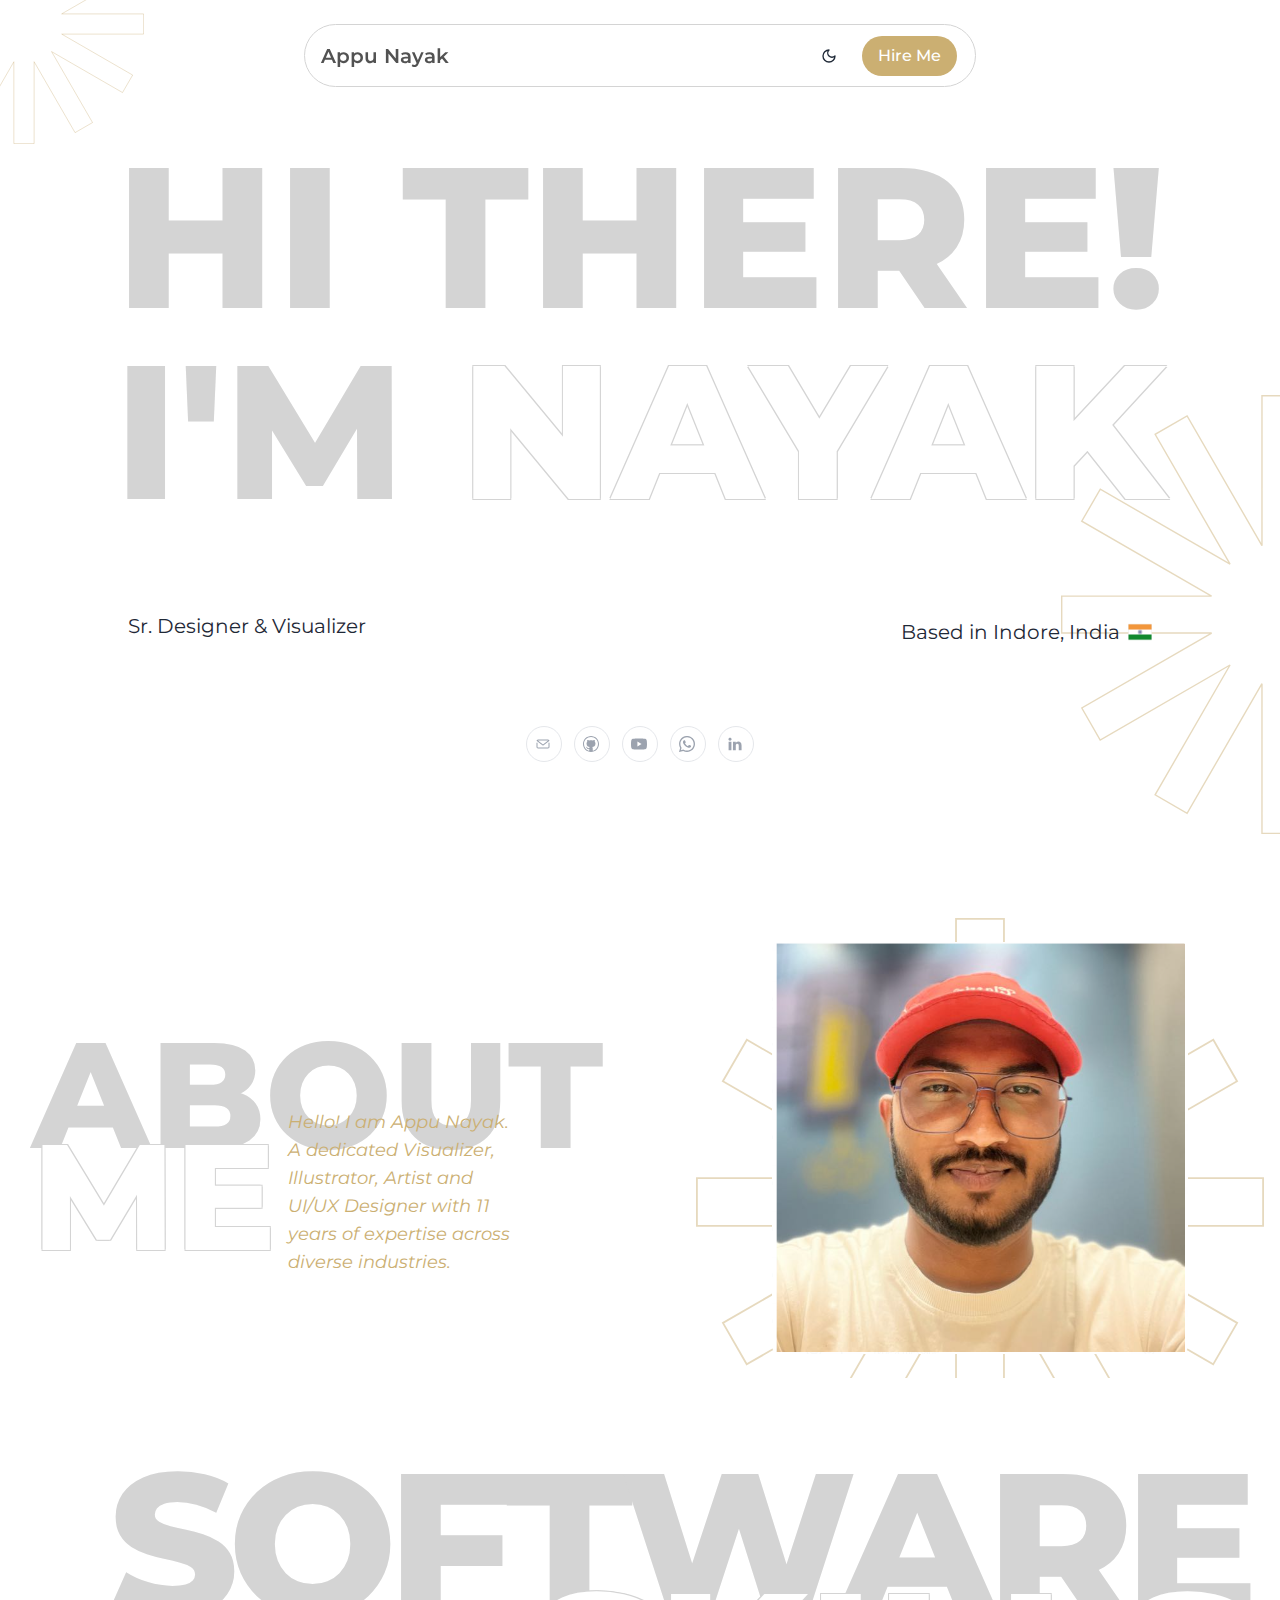
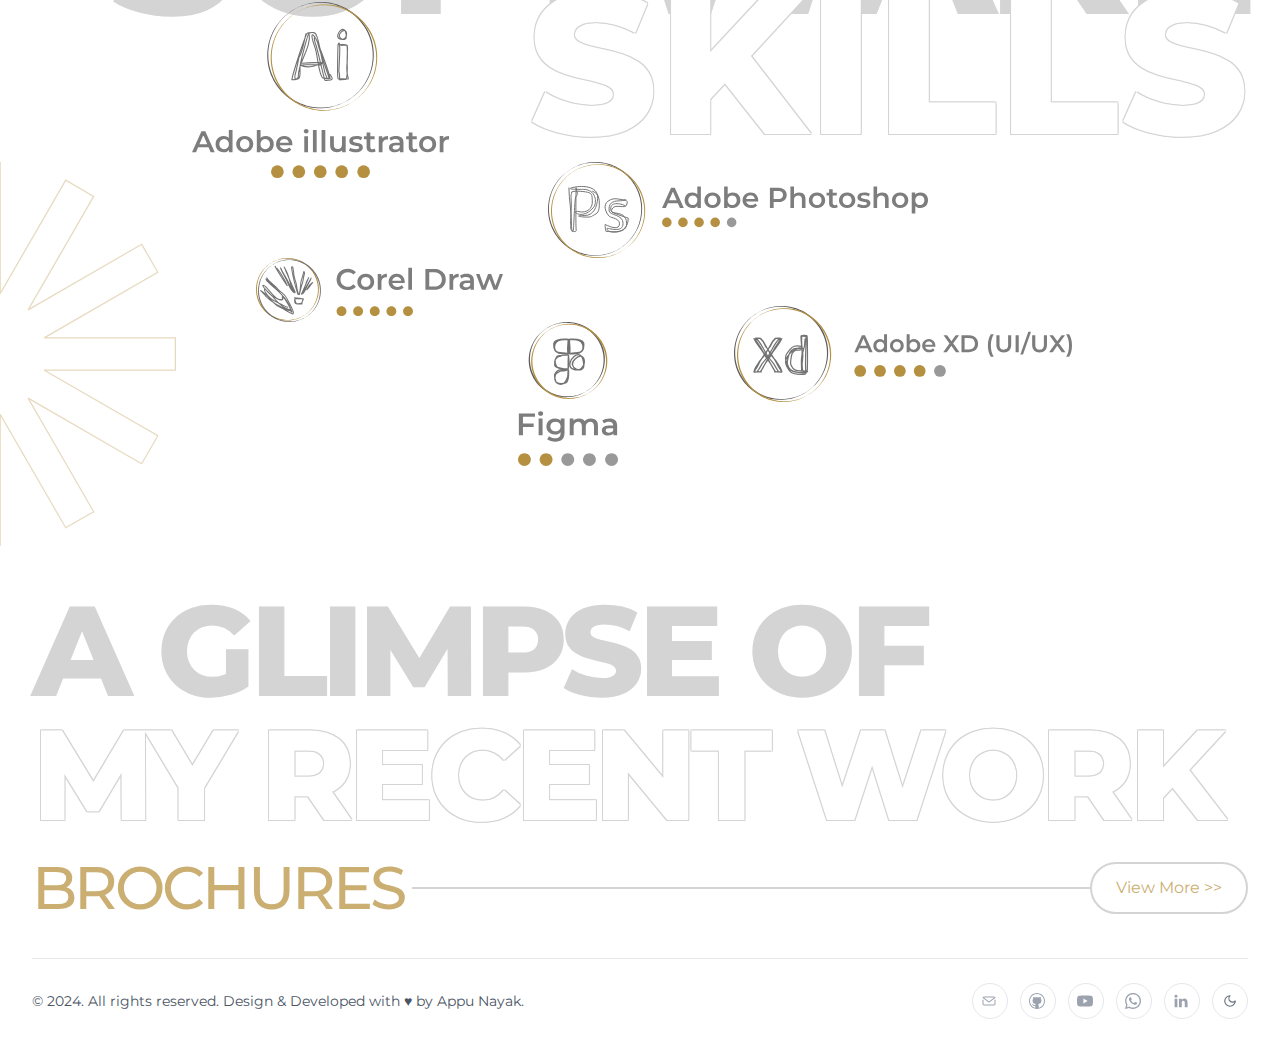
==== commit de172f95: "Initial responsiveness done." ====
--- a/index.html
+++ b/index.html
@@ -1,255 +1,587 @@
 <!DOCTYPE html>
 <html lang="en">
-  <head>
-    <!-- Required Meta Tags Always Come First -->
-    <meta charset="utf-8" />
-    <meta
-      name="robots"
-      content="max-snippet:-1, max-image-preview:large, max-video-preview:-1"
-    />
-    <link
-      rel="canonical"
-      href="https://this-pradeep.github.io/portfolio/"
-    />
-    <meta
-      name="viewport"
-      content="width=device-width, initial-scale=1, shrink-to-fit=no"
-    />
-    <meta
-      name="description"
-      content="Senior Software Developer with 4+ years of hands-on experience specializing in the MERN stack, Python, AWS and Data Structures and Algorithms (DSA)."
-    />
-
-    <meta name="twitter:site" content="@this.pradeep" />
-    <meta name="twitter:creator" content="@this.pradeep" />
-    <meta name="twitter:card" content="summary_large_image" />
-    <meta
-      name="twitter:title"
-      content="Appu Nayak | Senior Software Developer"
-    />
-    <meta
-      name="twitter:description"
-      content="Senior Software Developer with 4+ years of hands-on experience specializing in the MERN stack, Python, AWS and Data Structures and Algorithms (DSA)."
-    />
-    <meta name="twitter:image" content="https://i.imgur.com/w8vXxPW.png" />
-
-    <meta
-      property="og:url"
-      content="https://this-pradeep.github.io/portfolio/"
-    />
-    <meta property="og:locale" content="en_US" />
-    <meta property="og:type" content="website" />
-    <meta property="og:site_name" content="Appu Nayak" />
-    <meta property="og:title" content="Appu Nayak portfolio" />
-    <meta
-      property="og:description"
-      content="Seasoned Senior Software Developer with 4+ years of hands-on experience specializing in the MERN stack, Python, AWS and Data Structures and Algorithms (DSA)"
-    />
-    <meta property="og:image" content="https://this-pradeep.github.io/portfolio/" />
-
-    <!-- Title -->
-    <title>Appu Nayak portfolio</title>
-
-    <!-- Favicon -->
-    <link rel="shortcut icon" href="./assets/img/pradeep.ico" />
-
-    <!-- Theme Check and Update -->
-    <script>
-      const html = document.querySelector("html");
-      const isLightOrAuto =
-        localStorage.getItem("pn_theme") === "light" ||
-        (localStorage.getItem("pn_theme") === "auto" &&
-          !window.matchMedia("(prefers-color-scheme: dark)").matches);
-      const isDarkOrAuto =
-        localStorage.getItem("pn_theme") === "dark" ||
-        (localStorage.getItem("pn_theme") === "auto" &&
-          window.matchMedia("(prefers-color-scheme: dark)").matches);
-
-      if (isLightOrAuto && html.classList.contains("dark"))
-        html.classList.remove("dark");
-      else if (isDarkOrAuto && html.classList.contains("light"))
-        html.classList.remove("light");
-      else if (isDarkOrAuto && !html.classList.contains("dark"))
-        html.classList.add("dark");
-      else if (isLightOrAuto && !html.classList.contains("light"))
-        html.classList.add("light");
-    </script>
-
-    <!-- CSS HS -->
-    <link rel="stylesheet" href="./assets/output.css" />
-  </head>
-
-  <body class="dark:bg-neutral-900 font-brand">
-    <!-- ========== HEADER ========== -->
-    <header
-      class="fixed top-0 inset-x-0 overflow-hidden flex md:justify-between flex-nowrap z-50 w-full text-sm"
-    >
-      <nav
-        class="mt-4 relative z-50 max-w-2xl w-full backdrop-blur-md dark:backdrop-blur-md border rounded-[2rem] mx-2 flex items-center justify-between py-2 px-4 md:mx-auto"
-      >
-        <!-- Logo -->
+
+<head>
+  <!-- Required Meta Tags Always Come First -->
+  <meta charset="utf-8" />
+  <meta name="robots" content="max-snippet:-1, max-image-preview:large, max-video-preview:-1" />
+  <link rel="canonical" href="https://this-pradeep.github.io/portfolio/" />
+  <meta name="viewport" content="width=device-width, initial-scale=1, shrink-to-fit=no" />
+  <meta name="description"
+    content="Senior Software Developer with 4+ years of hands-on experience specializing in the MERN stack, Python, AWS and Data Structures and Algorithms (DSA)." />
+
+  <meta name="twitter:site" content="@this.pradeep" />
+  <meta name="twitter:creator" content="@this.pradeep" />
+  <meta name="twitter:card" content="summary_large_image" />
+  <meta name="twitter:title" content="Appu Nayak | Senior Software Developer" />
+  <meta name="twitter:description"
+    content="Senior Software Developer with 4+ years of hands-on experience specializing in the MERN stack, Python, AWS and Data Structures and Algorithms (DSA)." />
+  <meta name="twitter:image" content="https://i.imgur.com/w8vXxPW.png" />
+
+  <meta property="og:url" content="https://this-pradeep.github.io/portfolio/" />
+  <meta property="og:locale" content="en_US" />
+  <meta property="og:type" content="website" />
+  <meta property="og:site_name" content="Appu Nayak" />
+  <meta property="og:title" content="Appu Nayak portfolio" />
+  <meta property="og:description"
+    content="Seasoned Senior Software Developer with 4+ years of hands-on experience specializing in the MERN stack, Python, AWS and Data Structures and Algorithms (DSA)" />
+  <meta property="og:image" content="https://this-pradeep.github.io/portfolio/" />
+
+  <!-- Title -->
+  <title>Appu Nayak portfolio</title>
+
+  <!-- Favicon -->
+  <link rel="shortcut icon" href="./assets/img/pradeep.ico" />
+
+  <!-- Theme Check and Update -->
+  <script>
+    const html = document.querySelector("html");
+    const isLightOrAuto =
+      localStorage.getItem("pn_theme") === "light" ||
+      (localStorage.getItem("pn_theme") === "auto" &&
+        !window.matchMedia("(prefers-color-scheme: dark)").matches);
+    const isDarkOrAuto =
+      localStorage.getItem("pn_theme") === "dark" ||
+      (localStorage.getItem("pn_theme") === "auto" &&
+        window.matchMedia("(prefers-color-scheme: dark)").matches);
+
+    if (isLightOrAuto && html.classList.contains("dark"))
+      html.classList.remove("dark");
+    else if (isDarkOrAuto && html.classList.contains("light"))
+      html.classList.remove("light");
+    else if (isDarkOrAuto && !html.classList.contains("dark"))
+      html.classList.add("dark");
+    else if (isLightOrAuto && !html.classList.contains("light"))
+      html.classList.add("light");
+  </script>
+
+  <!-- CSS HS -->
+  <link rel="stylesheet" href="./assets/output.css" />
+</head>
+
+<body class="dark:bg-black font-brand">
+  <!-- ========== HEADER ========== -->
+  <header class="fixed top-0 inset-x-0 overflow-hidden flex md:justify-between flex-nowrap z-50 w-full text-sm">
+    <nav
+      class="mt-6 relative z-50 max-w-2xl w-full backdrop-blur-md dark:backdrop-blur-md border border-neutral-300 dark:border-neutral-600   rounded-[2rem] mx-2 flex items-center justify-between py-2 px-4 md:mx-auto">
+      <!-- Logo -->
+      <div>
+        <a class="flex-none dark:text-neutral-400 text-neutral-600 rounded-md text-base md:text-xl inline-block font-semibold focus:outline-none focus:opacity-80"
+          href="/" aria-label="this.pradeep">
+          Appu Nayak
+        </a>
+      </div>
+      <!-- End Logo -->
+      <div class="inline-flex items-center justify-end space-x-3">
         <div>
-          <a
-            class="flex-none dark:text-white rounded-md text-base md:text-xl inline-block font-semibold focus:outline-none focus:opacity-80"
-            href="/"
-            aria-label="this.pradeep"
-          >
-           Appu Nayak
+          <!-- Dark Mode -->
+          <button type="button"
+            class="hs-dark-mode-active:hidden block hs-dark-mode font-medium text-gray-800 rounded-full hover:bg-gray-200 focus:outline-none focus:bg-gray-200 dark:text-neutral-200 dark:hover:bg-neutral-800 dark:focus:bg-neutral-800"
+            data-hs-theme-click-value="dark">
+            <span class="group inline-flex shrink-0 justify-center items-center size-9">
+              <svg class="shrink-0 size-4" xmlns="http://www.w3.org/2000/svg" width="24" height="24" viewBox="0 0 24 24"
+                fill="none" stroke="currentColor" stroke-width="2" stroke-linecap="round" stroke-linejoin="round">
+                <path d="M12 3a6 6 0 0 0 9 9 9 9 0 1 1-9-9Z" />
+              </svg>
+            </span>
+          </button>
+          <button type="button"
+            class="hs-dark-mode-active:block hidden hs-dark-mode font-medium text-gray-800 rounded-full hover:bg-gray-200 focus:outline-none focus:bg-gray-200 dark:text-neutral-200 dark:hover:bg-neutral-800 dark:focus:bg-neutral-800"
+            data-hs-theme-click-value="light">
+            <span class="group inline-flex shrink-0 justify-center items-center size-9">
+              <svg class="shrink-0 size-4" xmlns="http://www.w3.org/2000/svg" width="24" height="24" viewBox="0 0 24 24"
+                fill="none" stroke="currentColor" stroke-width="2" stroke-linecap="round" stroke-linejoin="round">
+                <circle cx="12" cy="12" r="4" />
+                <path d="M12 2v2" />
+                <path d="M12 20v2" />
+                <path d="m4.93 4.93 1.41 1.41" />
+                <path d="m17.66 17.66 1.41 1.41" />
+                <path d="M2 12h2" />
+                <path d="M20 12h2" />
+                <path d="m6.34 17.66-1.41 1.41" />
+                <path d="m19.07 4.93-1.41 1.41" />
+              </svg>
+            </span>
+          </button>
+          <!-- End Dark Mode -->
+        </div>
+        <div
+          class="relative group z-10 flex w-full cursor-pointer items-center overflow-hidden rounded-full border border-transparent p-[1.5px]">
+
+          <a class="py-2 px-4 relative rounded-full whitespace-nowrap inline-flex items-center text-sm md:text-base font-medium  bg-[rgb(203,175,114)] dark:bg-[rgba(203,175,114,0.45)] text-white hover:bg-[rgba(203,175,114,0.45)] "
+            href="https://wa.me/+917470407696" target="_blank">Hire Me
           </a>
         </div>
-        <!-- End Logo -->
-        <div class="inline-flex items-center justify-end space-x-3">
-          <div>
-            <!-- Dark Mode -->
-            <button
-              type="button"
-              class="hs-dark-mode-active:hidden block hs-dark-mode font-medium text-gray-800 rounded-full hover:bg-gray-200 focus:outline-none focus:bg-gray-200 dark:text-neutral-200 dark:hover:bg-neutral-800 dark:focus:bg-neutral-800"
-              data-hs-theme-click-value="dark"
-            >
-              <span
-                class="group inline-flex shrink-0 justify-center items-center size-9"
-              >
-                <svg
-                  class="shrink-0 size-4"
-                  xmlns="http://www.w3.org/2000/svg"
-                  width="24"
-                  height="24"
-                  viewBox="0 0 24 24"
-                  fill="none"
-                  stroke="currentColor"
-                  stroke-width="2"
-                  stroke-linecap="round"
-                  stroke-linejoin="round"
-                >
-                  <path d="M12 3a6 6 0 0 0 9 9 9 9 0 1 1-9-9Z" />
-                </svg>
-              </span>
-            </button>
-            <button
-              type="button"
-              class="hs-dark-mode-active:block hidden hs-dark-mode font-medium text-gray-800 rounded-full hover:bg-gray-200 focus:outline-none focus:bg-gray-200 dark:text-neutral-200 dark:hover:bg-neutral-800 dark:focus:bg-neutral-800"
-              data-hs-theme-click-value="light"
-            >
-              <span
-                class="group inline-flex shrink-0 justify-center items-center size-9"
-              >
-                <svg
-                  class="shrink-0 size-4"
-                  xmlns="http://www.w3.org/2000/svg"
-                  width="24"
-                  height="24"
-                  viewBox="0 0 24 24"
-                  fill="none"
-                  stroke="currentColor"
-                  stroke-width="2"
-                  stroke-linecap="round"
-                  stroke-linejoin="round"
-                >
-                  <circle cx="12" cy="12" r="4" />
-                  <path d="M12 2v2" />
-                  <path d="M12 20v2" />
-                  <path d="m4.93 4.93 1.41 1.41" />
-                  <path d="m17.66 17.66 1.41 1.41" />
-                  <path d="M2 12h2" />
-                  <path d="M20 12h2" />
-                  <path d="m6.34 17.66-1.41 1.41" />
-                  <path d="m19.07 4.93-1.41 1.41" />
-                </svg>
-              </span>
-            </button>
-            <!-- End Dark Mode -->
-          </div>
-          <div
-            class="relative group z-10 flex w-full cursor-pointer items-center overflow-hidden rounded-full border border-transparent p-[1.5px]"
-          >
-            <div
-              class="animate-rotate group-hover:inline-block hidden absolute inset-0 h-full w-full rounded-full bg-[conic-gradient(#0ea5e9_20deg,transparent_120deg)]"
-            ></div>
-            <a
-              class="py-2 px-4 relative rounded-full whitespace-nowrap inline-flex items-center text-sm md:text-base font-medium border border-transparent bg-gradient-to-tl from-blue-600 to-violet-600 hover:from-violet-600 hover:to-blue-600 text-white hover:bg-gray-700 disabled:opacity-50 disabled:pointer-events-none"
-              href="https://wa.me/+917470407696"
-              target="_blank"
-              >Hire Me
-            </a>
+      </div>
+      <!-- </div> -->
+    </nav>
+  </header>
+  <!-- ========== END HEADER ========== -->
+
+  <!-- ========== MAIN CONTENT ========== -->
+  <main id="content">
+    <!-- Hero -->
+    <!-- <div class="size-56 bg-[url('./assets/img/ffflurry.svg')]"></div> -->
+    <div
+      class="relative   overflow-hidden py-16 md:py-5 before:absolute before:top-0 before:start-1/2 before:bg-[url('./img/1.svg')] before:bg-no-repeat before:bg-top before:bg-contain before:size-[50%] before:-z-[1] before:transform before:translate-x-1/2 before:translate-y-[90%]">
+      <img src="./assets/img/1.svg" alt="star" class="-top-24 -left-24 absolute size-60 animate-rotate-center" />
+      <div class="mx-auto  space-y-20 px-4 sm:px-6 lg:px-8 pt-24 lg:py-24">
+        <!-- End Announcement Banner -->
+
+        <!-- Title -->
+        <div class="mt-5 max-w-7xl text-center mx-auto">
+          <h1 class="block uppercase  font-extrabold text-6xl md:text-8xl lg:text-[200px]">
+            <span class="dark:text-neutral-700 text-neutral-300 ">Hi There!</span>
+          </h1>
+          <h1 class="block uppercase  font-extrabold text-6xl md:text-8xl lg:text-[190px]">
+            <span class="dark:text-neutral-700 text-neutral-300 ">I'm</span> <span
+              class="text-stroke-subtle">Nayak</span>
+
+        </div>
+        <!-- End Title -->
+
+        <div class="mt-2 max-w-5xl mx-auto flex flex-col space-y-3 md:flex-row  items-center justify-between">
+          <p class="text-base md:text-xl text-gray-600 dark:text-neutral-400">
+            <span class=" text-gray-800 dark:text-neutral-200">Sr. Designer & Visualizer</span>
+          </p>
+          <div class="flex items-center justify-start space-x-2">
+            <p class="text-base md:text-xl text-gray-600 dark:text-neutral-400">
+              <span class=" text-gray-800 dark:text-neutral-200">Based in Indore, India </span>
+            </p>
+            <img class="size-6" src="./assets/img/india.png" alt="India">
           </div>
         </div>
-        <!-- </div> -->
-      </nav>
-    </header>
-    <!-- ========== END HEADER ========== -->
-
-    <!-- ========== MAIN CONTENT ========== -->
-    <main id="content">
-      <!-- Hero -->
-      <!-- <div class="size-56 bg-[url('./assets/img/ffflurry.svg')]"></div> -->
-      <div
-        class="relative overflow-hidden py-16 md:py-5 before:absolute before:top-0 before:start-1/2 before:bg-[url('./img/ffflurry_white.svg')] dark:before:bg-[url('./img/ffflurry.svg')] before:bg-no-repeat before:bg-top before:bg-cover before:size-full before:-z-[1] before:transform before:-translate-x-1/2"
-      >
-        <div class="mx-auto px-4 sm:px-6 lg:px-8 pt-24 pb-10">
-          <!-- End Announcement Banner -->
-
-          <!-- Title -->
-          <div class="mt-5 max-w-4xl text-center mx-auto">
-            <h1
-              class="block animate-text bg-gradient-to-r from-teal-500 via-purple-500 to-orange-500 bg-clip-text text-transparent font-bold text-4xl md:text-5xl lg:text-8xl"
-            >
-              Hi There!
-            </h1>
-            <h1
-              class="block animate-text bg-gradient-to-r from-teal-500 via-purple-500 to-orange-500 bg-clip-text text-transparent font-bold text-4xl md:text-5xl lg:text-8xl"
-            >
-            I'm Appu Nayak
-           
+
+        <div class="flex items-center justify-center">
+          <!-- List -->
+          <!-- <ul class="flex flex-wrap items-center"> -->
+          <!-- Buttons -->
+          <div class="gap-3 flex">
+            <!-- Mail -->
+            <a class="p-2 relative rounded-full shrink-0 size-9 whitespace-nowrap inline-flex items-center border text-base font-medium hover:bg-gray-200 text-white disabled:opacity-50 disabled:pointer-events-none"
+              href="mailto:nayak54325@gmail.com"><svg viewBox="0 0 32 32" class="size-4 fill-gray-400"
+                xmlns="http://www.w3.org/2000/svg">
+                <g data-name="mail email e-mail letter" id="mail_email_e-mail_letter">
+                  <path
+                    d="M28,13a1,1,0,0,0-1,1v8a1,1,0,0,1-1,1H6a1,1,0,0,1-1-1V14a1,1,0,0,0-2,0v8a3,3,0,0,0,.88,2.12A3,3,0,0,0,6,25H26a3,3,0,0,0,2.12-.88A3,3,0,0,0,29,22V14A1,1,0,0,0,28,13Z" />
+                  <path
+                    d="M15.4,18.8a1,1,0,0,0,1.2,0L28.41,9.94a1,1,0,0,0,.3-1.23,3.06,3.06,0,0,0-.59-.83A3,3,0,0,0,26,7H6a3,3,0,0,0-2.12.88,3.06,3.06,0,0,0-.59.83,1,1,0,0,0,.3,1.23ZM6,9H26a.9.9,0,0,1,.28,0L16,16.75,5.72,9A.9.9,0,0,1,6,9Z" />
+                </g>
+              </svg>
+            </a>
+            <!-- Github -->
+
+            <a class="p-2 relative rounded-full shrink-0 size-9 whitespace-nowrap inline-flex items-center text-base font-medium border hover:bg-gray-200 text-white disabled:opacity-50 disabled:pointer-events-none"
+              href="https://github.com/this-pradeep/" target="_blank">
+              <svg class="size-4 fill-gray-400" viewBox="0 0 512 512">
+                <g>
+                  <path clip-rule="evenodd"
+                    d="M296.133,354.174c49.885-5.891,102.942-24.029,102.942-110.192   c0-24.49-8.624-44.448-22.67-59.869c2.266-5.89,9.515-28.114-2.734-58.947c0,0-18.139-5.898-60.759,22.669   c-18.139-4.983-38.09-8.163-56.682-8.163c-19.053,0-39.011,3.18-56.697,8.163c-43.082-28.567-61.22-22.669-61.22-22.669   c-12.241,30.833-4.983,53.057-2.718,58.947c-14.061,15.42-22.677,35.379-22.677,59.869c0,86.163,53.057,104.301,102.942,110.192   c-6.344,5.452-12.241,15.873-14.507,30.387c-12.702,5.438-45.808,15.873-65.758-18.592c0,0-11.795-21.31-34.012-22.669   c0,0-22.224-0.453-1.813,13.592c0,0,14.96,6.812,24.943,32.653c0,0,13.6,43.089,76.179,29.48v38.543   c0,5.906-4.53,12.702-15.865,10.89C96.139,438.977,32.2,354.626,32.2,255.77c0-123.807,100.216-224.022,224.03-224.022   c123.347,0,224.023,100.216,223.57,224.022c0,98.856-63.946,182.754-152.828,212.688c-11.342,2.266-15.873-4.53-15.873-10.89   V395.45C311.1,374.577,304.288,360.985,296.133,354.174L296.133,354.174z M512,256.23C512,114.73,397.263,0,256.23,0   C114.73,0,0,114.73,0,256.23C0,397.263,114.73,512,256.23,512C397.263,512,512,397.263,512,256.23L512,256.23z"
+                    fill-rule="evenodd" />
+                </g>
+              </svg>
+            </a>
+            <!-- Youtube -->
+
+            <a class="p-2 relative rounded-full shrink-0 size-9 whitespace-nowrap inline-flex items-center text-base font-medium border hover:bg-gray-200 text-white disabled:opacity-50 disabled:pointer-events-none"
+              href="https://www.youtube.com/@this.pradeep" target="_blank">
+              <svg class="size-4 fill-gray-400" style="
+                  fill-rule: evenodd;
+                  clip-rule: evenodd;
+                  stroke-linejoin: round;
+                  stroke-miterlimit: 2;
+                " version="1.1" viewBox="0 0 512 512">
+                <path
+                  d="M501.303,132.765c-5.887,-22.03 -23.235,-39.377 -45.265,-45.265c-39.932,-10.7 -200.038,-10.7 -200.038,-10.7c0,0 -160.107,0 -200.039,10.7c-22.026,5.888 -39.377,23.235 -45.264,45.265c-10.697,39.928 -10.697,123.238 -10.697,123.238c0,0 0,83.308 10.697,123.232c5.887,22.03 23.238,39.382 45.264,45.269c39.932,10.696 200.039,10.696 200.039,10.696c0,0 160.106,0 200.038,-10.696c22.03,-5.887 39.378,-23.239 45.265,-45.269c10.696,-39.924 10.696,-123.232 10.696,-123.232c0,0 0,-83.31 -10.696,-123.238Zm-296.506,200.039l0,-153.603l133.019,76.802l-133.019,76.801Z"
+                  style="fill-rule: nonzero" />
+              </svg>
+            </a>
+            <!-- Whatsapp -->
+            <a class="p-2 relative rounded-full shrink-0 size-9 whitespace-nowrap inline-flex items-center text-base font-medium border hover:bg-gray-200 text-white disabled:opacity-50 disabled:pointer-events-none"
+              href="https://wa.me/+917470407696" target="_blank">
+              <svg class="size-4 fill-gray-400" style="
+                  fill-rule: evenodd;
+                  clip-rule: evenodd;
+                  stroke-linejoin: round;
+                  stroke-miterlimit: 2;
+                " viewBox="0 0 512 512">
+                <path
+                  d="M373.295,307.064c-6.37,-3.188 -37.687,-18.596 -43.526,-20.724c-5.838,-2.126 -10.084,-3.187 -14.331,3.188c-4.246,6.376 -16.454,20.725 -20.17,24.976c-3.715,4.251 -7.431,4.785 -13.8,1.594c-6.37,-3.187 -26.895,-9.913 -51.225,-31.616c-18.935,-16.89 -31.72,-37.749 -35.435,-44.126c-3.716,-6.377 -0.397,-9.824 2.792,-13c2.867,-2.854 6.371,-7.44 9.555,-11.16c3.186,-3.718 4.247,-6.377 6.37,-10.626c2.123,-4.252 1.062,-7.971 -0.532,-11.159c-1.591,-3.188 -14.33,-34.542 -19.638,-47.298c-5.171,-12.419 -10.422,-10.737 -14.332,-10.934c-3.711,-0.184 -7.963,-0.223 -12.208,-0.223c-4.246,0 -11.148,1.594 -16.987,7.969c-5.838,6.377 -22.293,21.789 -22.293,53.14c0,31.355 22.824,61.642 26.009,65.894c3.185,4.252 44.916,68.59 108.816,96.181c15.196,6.564 27.062,10.483 36.312,13.418c15.259,4.849 29.145,4.165 40.121,2.524c12.238,-1.827 37.686,-15.408 42.995,-30.286c5.307,-14.882 5.307,-27.635 3.715,-30.292c-1.592,-2.657 -5.838,-4.251 -12.208,-7.44m-116.224,158.693l-0.086,0c-38.022,-0.015 -75.313,-10.23 -107.845,-29.535l-7.738,-4.592l-80.194,21.037l21.405,-78.19l-5.037,-8.017c-21.211,-33.735 -32.414,-72.726 -32.397,-112.763c0.047,-116.825 95.1,-211.87 211.976,-211.87c56.595,0.019 109.795,22.088 149.801,62.139c40.005,40.05 62.023,93.286 62.001,149.902c-0.048,116.834 -95.1,211.889 -211.886,211.889m180.332,-392.224c-48.131,-48.186 -112.138,-74.735 -180.335,-74.763c-140.514,0 -254.875,114.354 -254.932,254.911c-0.018,44.932 11.72,88.786 34.03,127.448l-36.166,132.102l135.141,-35.45c37.236,20.31 79.159,31.015 121.826,31.029l0.105,0c140.499,0 254.87,-114.366 254.928,-254.925c0.026,-68.117 -26.467,-132.166 -74.597,-180.352"
+                  id="WhatsApp-Logo" />
+              </svg>
+            </a>
+            <!-- Linkedin -->
+            <a class="p-2 relative size-9 rounded-full shrink-0 whitespace-nowrap inline-flex items-center text-base font-medium border hover:bg-gray-200 text-white disabled:opacity-50 disabled:pointer-events-none"
+              href="https://www.linkedin.com/in/pradeep-nayak-653b312a1" target="_blank">
+              <svg class="size-4 fill-gray-400" style="enable-background: new 0 0 512 512" viewBox="0 0 512 512">
+                <pattern height="69" id="Polka_Dot_Pattern" patternUnits="userSpaceOnUse" style="overflow: visible"
+                  viewBox="2.125 -70.896 69 69" width="69" y="512">
+                  <g>
+                    <polygon points="71.125,-1.896 2.125,-1.896 2.125,-70.896 71.125,-70.896   " style="fill: none" />
+                    <polygon points="71.125,-1.896 2.125,-1.896 2.125,-70.896 71.125,-70.896   "
+                      style="fill: #f6bb60" />
+                    <g>
+                      <path
+                        d="M61.772-71.653c0.018,0.072,0.007,0.127-0.026,0.19c-0.053,0.101-0.112,0.062-0.165,0.128     c-0.05,0.062-0.099,0.276-0.079,0.362c-0.169,0.058-0.01,0.227-0.015,0.35c-0.002,0.05-0.041,0.105-0.045,0.161     c-0.01,0.119,0.017,0.266,0.068,0.37c0.097,0.198,0.268,0.413,0.435,0.544c0.19,0.148,0.365,0.572,0.608,0.631     c0.177,0.042,0.384-0.104,0.543-0.143c0.18-0.043,0.397,0.01,0.571-0.053c0.222-0.079,0.127-0.337,0.288-0.45     c0.104-0.074,0.287-0.01,0.406-0.051c0.2-0.069,0.339-0.263,0.376-0.46c0.016-0.082,0.01-0.145,0.039-0.221     c0.039-0.103,0.111-0.16,0.09-0.293c-0.01-0.062-0.052-0.12-0.064-0.187c-0.022-0.114,0.002-0.224,0-0.337     c-0.003-0.2,0.017-0.379-0.078-0.55c-0.38-0.688-1.236-0.929-1.975-0.789c-0.18,0.034-0.287,0.126-0.442,0.207     c-0.17,0.088-0.139,0.166-0.318,0.224c-0.081,0.026-0.216,0.124-0.215,0.224c0.001,0.115,0.005,0.051,0.012,0.169     c-0.021,0.011-0.021-0.005-0.03-0.025"
+                        style="fill: #ffffff" />
+                      <path
+                        d="M54.105-71.653c0.018,0.072,0.007,0.127-0.026,0.19c-0.053,0.101-0.112,0.062-0.165,0.128     c-0.05,0.062-0.099,0.276-0.079,0.362c-0.169,0.058-0.01,0.227-0.015,0.35c-0.002,0.05-0.041,0.105-0.045,0.161     c-0.01,0.119,0.017,0.266,0.068,0.37c0.097,0.198,0.268,0.413,0.435,0.544c0.19,0.148,0.365,0.572,0.608,0.631     c0.177,0.042,0.384-0.104,0.543-0.143c0.18-0.043,0.397,0.01,0.571-0.053c0.222-0.079,0.127-0.337,0.288-0.45     c0.104-0.074,0.287-0.01,0.406-0.051c0.2-0.069,0.339-0.263,0.376-0.46c0.016-0.082,0.01-0.145,0.039-0.221     c0.039-0.103,0.111-0.16,0.09-0.293c-0.01-0.062-0.052-0.12-0.064-0.187c-0.022-0.114,0.002-0.224,0-0.337     c-0.003-0.2,0.017-0.379-0.078-0.55c-0.38-0.688-1.236-0.929-1.975-0.789c-0.18,0.034-0.287,0.126-0.442,0.207     c-0.17,0.088-0.139,0.166-0.318,0.224c-0.081,0.026-0.216,0.124-0.215,0.224c0.001,0.115,0.005,0.051,0.012,0.169     c-0.021,0.011-0.021-0.005-0.03-0.025"
+                        style="fill: #ffffff" />
+                      <path
+                        d="M46.439-71.653c0.018,0.072,0.007,0.127-0.026,0.19c-0.053,0.101-0.112,0.062-0.165,0.128     c-0.05,0.062-0.099,0.276-0.079,0.362c-0.169,0.058-0.01,0.227-0.015,0.35c-0.002,0.05-0.041,0.105-0.045,0.161     c-0.01,0.119,0.017,0.266,0.068,0.37c0.097,0.198,0.268,0.413,0.435,0.544c0.19,0.148,0.365,0.572,0.608,0.631     c0.177,0.042,0.384-0.104,0.543-0.143c0.18-0.043,0.397,0.01,0.571-0.053c0.222-0.079,0.127-0.337,0.288-0.45     c0.104-0.074,0.287-0.01,0.406-0.051c0.2-0.069,0.339-0.263,0.376-0.46c0.016-0.082,0.01-0.145,0.039-0.221     c0.039-0.103,0.111-0.16,0.09-0.293c-0.01-0.062-0.052-0.12-0.064-0.187c-0.022-0.114,0.002-0.224,0-0.337     c-0.003-0.2,0.017-0.379-0.078-0.55c-0.38-0.688-1.236-0.929-1.975-0.789c-0.18,0.034-0.287,0.126-0.442,0.207     c-0.17,0.088-0.139,0.166-0.318,0.224c-0.081,0.026-0.216,0.124-0.215,0.224c0.001,0.115,0.005,0.051,0.012,0.169     c-0.021,0.011-0.021-0.005-0.03-0.025"
+                        style="fill: #ffffff" />
+                      <path
+                        d="M38.772-71.653c0.018,0.072,0.007,0.127-0.026,0.19c-0.053,0.101-0.112,0.062-0.165,0.128     c-0.05,0.062-0.099,0.276-0.079,0.362c-0.169,0.058-0.01,0.227-0.015,0.35c-0.002,0.05-0.041,0.105-0.045,0.161     c-0.01,0.119,0.017,0.266,0.068,0.37c0.097,0.198,0.268,0.413,0.435,0.544c0.19,0.148,0.365,0.572,0.608,0.631     c0.177,0.042,0.384-0.104,0.543-0.143c0.18-0.043,0.397,0.01,0.571-0.053c0.222-0.079,0.127-0.337,0.288-0.45     c0.104-0.074,0.287-0.01,0.406-0.051c0.2-0.069,0.339-0.263,0.376-0.46c0.016-0.082,0.01-0.145,0.039-0.221     c0.039-0.103,0.111-0.16,0.09-0.293c-0.01-0.062-0.052-0.12-0.064-0.187c-0.022-0.114,0.002-0.224,0-0.337     c-0.003-0.2,0.017-0.379-0.078-0.55c-0.38-0.688-1.236-0.929-1.975-0.789c-0.18,0.034-0.287,0.126-0.442,0.207     c-0.17,0.088-0.139,0.166-0.318,0.224c-0.081,0.026-0.216,0.124-0.215,0.224c0.001,0.115,0.005,0.051,0.012,0.169     c-0.021,0.011-0.021-0.005-0.03-0.025"
+                        style="fill: #ffffff" />
+                      <path
+                        d="M31.105-71.653c0.018,0.072,0.007,0.127-0.026,0.19c-0.053,0.101-0.112,0.062-0.165,0.128     c-0.05,0.062-0.099,0.276-0.079,0.362c-0.169,0.058-0.01,0.227-0.015,0.35c-0.002,0.05-0.041,0.105-0.045,0.161     c-0.01,0.119,0.017,0.266,0.068,0.37c0.097,0.198,0.268,0.413,0.435,0.544c0.19,0.148,0.365,0.572,0.608,0.631     c0.177,0.042,0.384-0.104,0.543-0.143c0.18-0.043,0.397,0.01,0.571-0.053c0.222-0.079,0.127-0.337,0.288-0.45     c0.104-0.074,0.287-0.01,0.406-0.051c0.2-0.069,0.339-0.263,0.376-0.46c0.016-0.082,0.01-0.145,0.039-0.221     c0.039-0.103,0.111-0.16,0.09-0.293c-0.01-0.062-0.052-0.12-0.064-0.187c-0.022-0.114,0.002-0.224,0-0.337     c-0.003-0.2,0.017-0.379-0.078-0.55c-0.38-0.688-1.236-0.929-1.975-0.789c-0.18,0.034-0.287,0.126-0.442,0.207     c-0.17,0.088-0.139,0.166-0.318,0.224c-0.081,0.026-0.216,0.124-0.215,0.224c0.001,0.115,0.005,0.051,0.012,0.169     c-0.021,0.011-0.021-0.005-0.03-0.025"
+                        style="fill: #ffffff" />
+                      <path
+                        d="M23.439-71.653c0.018,0.072,0.007,0.127-0.026,0.19c-0.053,0.101-0.112,0.062-0.165,0.128     c-0.05,0.062-0.099,0.276-0.079,0.362c-0.169,0.058-0.01,0.227-0.015,0.35c-0.002,0.05-0.041,0.105-0.045,0.161     c-0.01,0.119,0.017,0.266,0.068,0.37c0.097,0.198,0.268,0.413,0.435,0.544c0.19,0.148,0.365,0.572,0.608,0.631     c0.177,0.042,0.384-0.104,0.543-0.143c0.18-0.043,0.397,0.01,0.571-0.053c0.222-0.079,0.127-0.337,0.288-0.45     c0.104-0.074,0.287-0.01,0.406-0.051c0.2-0.069,0.339-0.263,0.376-0.46c0.016-0.082,0.01-0.145,0.039-0.221     c0.039-0.103,0.111-0.16,0.09-0.293c-0.01-0.062-0.052-0.12-0.064-0.187c-0.022-0.114,0.002-0.224,0-0.337     c-0.003-0.2,0.017-0.379-0.078-0.55c-0.38-0.688-1.236-0.929-1.975-0.789c-0.18,0.034-0.287,0.126-0.442,0.207     c-0.17,0.088-0.139,0.166-0.318,0.224c-0.081,0.026-0.216,0.124-0.215,0.224c0.001,0.115,0.005,0.051,0.012,0.169     c-0.021,0.011-0.021-0.005-0.03-0.025"
+                        style="fill: #ffffff" />
+                      <path
+                        d="M15.772-71.653c0.018,0.072,0.007,0.127-0.026,0.19c-0.053,0.101-0.112,0.062-0.165,0.128     c-0.05,0.062-0.099,0.276-0.079,0.362c-0.169,0.058-0.01,0.227-0.015,0.35c-0.002,0.05-0.041,0.105-0.045,0.161     c-0.01,0.119,0.017,0.266,0.068,0.37c0.097,0.198,0.268,0.413,0.435,0.544c0.19,0.148,0.365,0.572,0.608,0.631     c0.177,0.042,0.384-0.104,0.543-0.143c0.18-0.043,0.397,0.01,0.571-0.053c0.222-0.079,0.127-0.337,0.288-0.45     c0.104-0.074,0.287-0.01,0.406-0.051c0.2-0.069,0.339-0.263,0.376-0.46c0.016-0.082,0.01-0.145,0.039-0.221     c0.039-0.103,0.111-0.16,0.09-0.293c-0.01-0.062-0.052-0.12-0.064-0.187c-0.022-0.114,0.002-0.224,0-0.337     c-0.003-0.2,0.017-0.379-0.078-0.55c-0.38-0.688-1.236-0.929-1.975-0.789c-0.18,0.034-0.287,0.126-0.442,0.207     c-0.17,0.088-0.139,0.166-0.318,0.224c-0.081,0.026-0.216,0.124-0.215,0.224c0.001,0.115,0.005,0.051,0.012,0.169     c-0.021,0.011-0.021-0.005-0.03-0.025"
+                        style="fill: #ffffff" />
+                      <path
+                        d="M8.105-71.653c0.018,0.072,0.007,0.127-0.026,0.19c-0.053,0.101-0.112,0.062-0.165,0.128     c-0.05,0.062-0.099,0.276-0.079,0.362c-0.169,0.058-0.01,0.227-0.015,0.35c-0.002,0.05-0.041,0.105-0.045,0.161     c-0.01,0.119,0.017,0.266,0.068,0.37c0.097,0.198,0.268,0.413,0.435,0.544c0.19,0.148,0.365,0.572,0.608,0.631     c0.177,0.042,0.384-0.104,0.543-0.143c0.18-0.043,0.397,0.01,0.571-0.053c0.222-0.079,0.127-0.337,0.288-0.45     c0.104-0.074,0.287-0.01,0.406-0.051c0.2-0.069,0.339-0.263,0.376-0.46c0.016-0.082,0.01-0.145,0.039-0.221     c0.039-0.103,0.111-0.16,0.09-0.293c-0.01-0.062-0.052-0.12-0.064-0.187c-0.022-0.114,0.002-0.224,0-0.337     c-0.003-0.2,0.017-0.379-0.078-0.55c-0.38-0.688-1.236-0.929-1.975-0.789c-0.18,0.034-0.287,0.126-0.442,0.207     c-0.17,0.088-0.139,0.166-0.318,0.224c-0.081,0.026-0.216,0.124-0.215,0.224c0.001,0.115,0.005,0.051,0.012,0.169     c-0.021,0.011-0.021-0.005-0.03-0.025"
+                        style="fill: #ffffff" />
+                      <path
+                        d="M0.439-71.653c0.018,0.072,0.008,0.127-0.026,0.19C0.361-71.362,0.3-71.4,0.248-71.335     c-0.051,0.062-0.099,0.276-0.079,0.362c-0.169,0.058-0.01,0.227-0.015,0.35c-0.002,0.05-0.041,0.105-0.045,0.161     c-0.01,0.119,0.017,0.266,0.068,0.37c0.097,0.198,0.268,0.413,0.435,0.544c0.19,0.148,0.365,0.572,0.608,0.631     c0.177,0.042,0.384-0.104,0.543-0.143c0.18-0.043,0.397,0.01,0.571-0.053c0.222-0.079,0.127-0.337,0.288-0.45     c0.104-0.074,0.287-0.01,0.406-0.051c0.2-0.07,0.339-0.263,0.376-0.46c0.016-0.082,0.01-0.145,0.039-0.221     c0.038-0.103,0.111-0.16,0.09-0.293c-0.01-0.062-0.051-0.12-0.064-0.187c-0.021-0.114,0.002-0.224,0-0.337     c-0.003-0.2,0.017-0.379-0.078-0.55c-0.38-0.688-1.236-0.929-1.975-0.789c-0.18,0.034-0.287,0.126-0.442,0.207     c-0.17,0.088-0.139,0.166-0.318,0.224c-0.081,0.026-0.215,0.124-0.215,0.224c0.002,0.115,0.005,0.051,0.012,0.169     c-0.021,0.011-0.021-0.005-0.03-0.025"
+                        style="fill: #ffffff" />
+                    </g>
+                    <g>
+                      <path
+                        d="M69.439-71.653c0.018,0.072,0.008,0.127-0.026,0.19c-0.052,0.101-0.113,0.062-0.165,0.128     c-0.051,0.062-0.099,0.276-0.079,0.362c-0.169,0.058-0.01,0.227-0.015,0.35c-0.002,0.05-0.041,0.105-0.045,0.161     c-0.01,0.119,0.017,0.266,0.068,0.37c0.097,0.198,0.268,0.413,0.435,0.544c0.19,0.148,0.365,0.572,0.608,0.631     c0.177,0.042,0.384-0.104,0.543-0.143c0.18-0.043,0.397,0.01,0.571-0.053c0.222-0.079,0.127-0.337,0.288-0.45     c0.104-0.074,0.287-0.01,0.406-0.051c0.2-0.07,0.339-0.263,0.376-0.46c0.016-0.082,0.01-0.145,0.039-0.221     c0.038-0.103,0.111-0.16,0.09-0.293c-0.01-0.062-0.051-0.12-0.064-0.187c-0.021-0.114,0.002-0.224,0-0.337     c-0.003-0.2,0.017-0.379-0.078-0.55c-0.38-0.688-1.236-0.929-1.975-0.789c-0.18,0.034-0.287,0.126-0.442,0.207     c-0.17,0.088-0.139,0.166-0.318,0.224c-0.081,0.026-0.215,0.124-0.215,0.224c0.002,0.115,0.005,0.051,0.012,0.169     c-0.021,0.011-0.021-0.005-0.03-0.025"
+                        style="fill: #ffffff" />
+                    </g>
+                    <path
+                      d="M0.495-71.653c0.018,0.072,0.008,0.127-0.026,0.19c-0.052,0.101-0.113,0.062-0.165,0.128    c-0.051,0.062-0.099,0.276-0.079,0.362c-0.169,0.058-0.01,0.227-0.015,0.35c-0.002,0.05-0.041,0.105-0.045,0.161    c-0.01,0.119,0.017,0.266,0.068,0.37c0.097,0.198,0.268,0.413,0.435,0.544c0.19,0.148,0.365,0.572,0.608,0.631    c0.177,0.042,0.384-0.104,0.543-0.143c0.18-0.043,0.397,0.01,0.571-0.053c0.222-0.079,0.127-0.337,0.288-0.45    c0.104-0.074,0.287-0.01,0.406-0.051c0.2-0.07,0.339-0.263,0.376-0.46c0.016-0.082,0.01-0.145,0.039-0.221    c0.038-0.103,0.111-0.16,0.09-0.293c-0.01-0.062-0.051-0.12-0.064-0.187c-0.021-0.114,0.002-0.224,0-0.337    c-0.003-0.2,0.017-0.379-0.078-0.55c-0.38-0.688-1.236-0.929-1.975-0.789c-0.18,0.034-0.287,0.126-0.442,0.207    c-0.17,0.088-0.139,0.166-0.318,0.224c-0.081,0.026-0.215,0.124-0.215,0.224C0.5-71.68,0.503-71.744,0.51-71.626    c-0.021,0.011-0.021-0.005-0.03-0.025"
+                      style="fill: #ffffff" />
+                    <g>
+                      <g>
+                        <path
+                          d="M69.439-64.001c0.018,0.072,0.007,0.127-0.026,0.19c-0.053,0.101-0.112,0.062-0.165,0.128      c-0.05,0.062-0.099,0.276-0.079,0.362c-0.169,0.058-0.01,0.227-0.015,0.35c-0.002,0.05-0.041,0.105-0.045,0.161      c-0.01,0.119,0.017,0.266,0.068,0.37c0.097,0.198,0.268,0.413,0.435,0.544c0.19,0.148,0.365,0.572,0.608,0.631      c0.177,0.042,0.384-0.104,0.543-0.143c0.18-0.043,0.397,0.01,0.571-0.053c0.222-0.079,0.127-0.337,0.288-0.45      c0.104-0.074,0.287-0.01,0.406-0.051c0.2-0.069,0.339-0.263,0.376-0.46c0.016-0.082,0.01-0.145,0.039-0.221      c0.039-0.103,0.111-0.16,0.09-0.293c-0.01-0.062-0.052-0.12-0.064-0.187c-0.022-0.114,0.002-0.224,0-0.337      c-0.003-0.2,0.017-0.379-0.078-0.55c-0.38-0.688-1.236-0.929-1.975-0.789c-0.18,0.034-0.287,0.126-0.442,0.207      c-0.17,0.088-0.139,0.166-0.318,0.224c-0.081,0.026-0.216,0.124-0.215,0.224c0.001,0.115,0.005,0.051,0.012,0.169      c-0.021,0.011-0.021-0.005-0.03-0.025"
+                          style="fill: #ffffff" />
+                        <path
+                          d="M61.778-64.001c0.018,0.072,0.007,0.127-0.026,0.19c-0.053,0.101-0.112,0.062-0.165,0.128      c-0.05,0.062-0.099,0.276-0.079,0.362c-0.169,0.058-0.009,0.227-0.015,0.35c-0.002,0.05-0.041,0.105-0.045,0.161      c-0.01,0.119,0.017,0.266,0.068,0.37c0.097,0.198,0.268,0.413,0.435,0.544c0.19,0.148,0.365,0.572,0.608,0.631      c0.177,0.042,0.384-0.104,0.543-0.143c0.18-0.043,0.397,0.01,0.571-0.053c0.222-0.079,0.127-0.337,0.288-0.45      c0.104-0.074,0.287-0.01,0.406-0.051c0.2-0.069,0.339-0.263,0.376-0.46c0.016-0.082,0.01-0.145,0.039-0.221      c0.039-0.103,0.111-0.16,0.09-0.293c-0.01-0.062-0.052-0.12-0.064-0.187c-0.022-0.114,0.002-0.224,0-0.337      c-0.003-0.2,0.017-0.379-0.078-0.55c-0.38-0.688-1.236-0.929-1.975-0.789c-0.18,0.034-0.287,0.126-0.442,0.207      c-0.17,0.088-0.139,0.166-0.318,0.224c-0.081,0.026-0.216,0.124-0.215,0.224c0.001,0.115,0.005,0.051,0.012,0.169      c-0.021,0.011-0.021-0.005-0.03-0.025"
+                          style="fill: #ffffff" />
+                        <path
+                          d="M54.118-64.001c0.018,0.072,0.007,0.127-0.026,0.19c-0.053,0.101-0.112,0.062-0.165,0.128      c-0.05,0.062-0.099,0.276-0.079,0.362c-0.169,0.058-0.009,0.227-0.015,0.35c-0.002,0.05-0.041,0.105-0.045,0.161      c-0.01,0.119,0.017,0.266,0.068,0.37c0.097,0.198,0.268,0.413,0.435,0.544c0.19,0.148,0.365,0.572,0.608,0.631      c0.177,0.042,0.384-0.104,0.543-0.143c0.18-0.043,0.397,0.01,0.571-0.053c0.222-0.079,0.127-0.337,0.288-0.45      c0.104-0.074,0.287-0.01,0.406-0.051c0.2-0.069,0.339-0.263,0.376-0.46c0.016-0.082,0.01-0.145,0.039-0.221      c0.039-0.103,0.111-0.16,0.09-0.293c-0.01-0.062-0.052-0.12-0.064-0.187c-0.022-0.114,0.002-0.224,0-0.337      c-0.003-0.2,0.017-0.379-0.078-0.55c-0.38-0.688-1.236-0.929-1.975-0.789c-0.18,0.034-0.287,0.126-0.442,0.207      c-0.17,0.088-0.139,0.166-0.318,0.224c-0.081,0.026-0.216,0.124-0.215,0.224c0.001,0.115,0.005,0.051,0.012,0.169      c-0.021,0.011-0.021-0.005-0.03-0.025"
+                          style="fill: #ffffff" />
+                        <path
+                          d="M46.458-64.001c0.018,0.072,0.007,0.127-0.026,0.19c-0.053,0.101-0.112,0.062-0.165,0.128      c-0.05,0.062-0.099,0.276-0.079,0.362c-0.169,0.058-0.009,0.227-0.015,0.35c-0.002,0.05-0.041,0.105-0.045,0.161      c-0.01,0.119,0.017,0.266,0.068,0.37c0.097,0.198,0.268,0.413,0.435,0.544c0.19,0.148,0.365,0.572,0.608,0.631      c0.177,0.042,0.384-0.104,0.543-0.143c0.18-0.043,0.397,0.01,0.571-0.053c0.222-0.079,0.127-0.337,0.288-0.45      c0.104-0.074,0.287-0.01,0.406-0.051c0.2-0.069,0.339-0.263,0.376-0.46c0.016-0.082,0.01-0.145,0.039-0.221      c0.039-0.103,0.111-0.16,0.09-0.293c-0.01-0.062-0.052-0.12-0.064-0.187c-0.022-0.114,0.002-0.224,0-0.337      c-0.003-0.2,0.017-0.379-0.078-0.55c-0.38-0.688-1.236-0.929-1.975-0.789c-0.18,0.034-0.287,0.126-0.442,0.207      c-0.17,0.088-0.139,0.166-0.318,0.224c-0.081,0.026-0.216,0.124-0.215,0.224c0.001,0.115,0.005,0.051,0.012,0.169      c-0.021,0.011-0.021-0.005-0.03-0.025"
+                          style="fill: #ffffff" />
+                        <path
+                          d="M38.797-64.001c0.018,0.072,0.007,0.127-0.026,0.19c-0.053,0.101-0.112,0.062-0.165,0.128      c-0.05,0.062-0.099,0.276-0.079,0.362c-0.169,0.058-0.009,0.227-0.015,0.35c-0.002,0.05-0.041,0.105-0.045,0.161      c-0.01,0.119,0.017,0.266,0.068,0.37c0.097,0.198,0.268,0.413,0.435,0.544c0.19,0.148,0.365,0.572,0.608,0.631      c0.177,0.042,0.384-0.104,0.543-0.143c0.18-0.043,0.397,0.01,0.571-0.053c0.222-0.079,0.127-0.337,0.288-0.45      c0.104-0.074,0.287-0.01,0.406-0.051c0.2-0.069,0.339-0.263,0.376-0.46c0.016-0.082,0.01-0.145,0.039-0.221      c0.039-0.103,0.111-0.16,0.09-0.293c-0.01-0.062-0.052-0.12-0.064-0.187c-0.022-0.114,0.002-0.224,0-0.337      c-0.003-0.2,0.017-0.379-0.078-0.55c-0.38-0.688-1.236-0.929-1.975-0.789c-0.18,0.034-0.287,0.126-0.442,0.207      c-0.17,0.088-0.139,0.166-0.318,0.224c-0.081,0.026-0.216,0.124-0.215,0.224c0.001,0.115,0.005,0.051,0.012,0.169      c-0.021,0.011-0.021-0.005-0.03-0.025"
+                          style="fill: #ffffff" />
+                        <path
+                          d="M31.137-64.001c0.018,0.072,0.007,0.127-0.026,0.19c-0.053,0.101-0.112,0.062-0.165,0.128      c-0.05,0.062-0.099,0.276-0.079,0.362c-0.169,0.058-0.009,0.227-0.015,0.35c-0.002,0.05-0.041,0.105-0.045,0.161      c-0.01,0.119,0.017,0.266,0.068,0.37c0.097,0.198,0.268,0.413,0.435,0.544c0.19,0.148,0.365,0.572,0.608,0.631      c0.177,0.042,0.384-0.104,0.543-0.143c0.18-0.043,0.397,0.01,0.571-0.053c0.222-0.079,0.127-0.337,0.288-0.45      c0.104-0.074,0.287-0.01,0.406-0.051c0.2-0.069,0.339-0.263,0.376-0.46c0.016-0.082,0.01-0.145,0.039-0.221      c0.039-0.103,0.111-0.16,0.09-0.293c-0.01-0.062-0.052-0.12-0.064-0.187c-0.022-0.114,0.002-0.224,0-0.337      c-0.003-0.2,0.017-0.379-0.078-0.55c-0.38-0.688-1.236-0.929-1.975-0.789c-0.18,0.034-0.287,0.126-0.442,0.207      c-0.17,0.088-0.139,0.166-0.318,0.224c-0.081,0.026-0.216,0.124-0.215,0.224c0.001,0.115,0.005,0.051,0.012,0.169      c-0.021,0.011-0.021-0.005-0.03-0.025"
+                          style="fill: #ffffff" />
+                        <path
+                          d="M23.477-64.001c0.018,0.072,0.007,0.127-0.026,0.19c-0.053,0.101-0.112,0.062-0.165,0.128      c-0.05,0.062-0.099,0.276-0.079,0.362c-0.169,0.058-0.009,0.227-0.015,0.35c-0.002,0.05-0.041,0.105-0.045,0.161      c-0.01,0.119,0.017,0.266,0.068,0.37c0.097,0.198,0.268,0.413,0.435,0.544c0.19,0.148,0.365,0.572,0.608,0.631      c0.177,0.042,0.384-0.104,0.543-0.143c0.18-0.043,0.397,0.01,0.571-0.053c0.222-0.079,0.127-0.337,0.288-0.45      c0.104-0.074,0.287-0.01,0.406-0.051c0.2-0.069,0.339-0.263,0.376-0.46c0.016-0.082,0.01-0.145,0.039-0.221      c0.039-0.103,0.111-0.16,0.09-0.293c-0.01-0.062-0.052-0.12-0.064-0.187c-0.022-0.114,0.002-0.224,0-0.337      c-0.003-0.2,0.017-0.379-0.078-0.55c-0.38-0.688-1.236-0.929-1.975-0.789c-0.18,0.034-0.287,0.126-0.442,0.207      c-0.17,0.088-0.139,0.166-0.318,0.224c-0.081,0.026-0.216,0.124-0.215,0.224c0.001,0.115,0.005,0.051,0.012,0.169      c-0.021,0.011-0.021-0.005-0.03-0.025"
+                          style="fill: #ffffff" />
+                        <path
+                          d="M15.816-64.001c0.018,0.072,0.007,0.127-0.026,0.19c-0.053,0.101-0.112,0.062-0.165,0.128      c-0.05,0.062-0.099,0.276-0.079,0.362c-0.169,0.058-0.009,0.227-0.015,0.35c-0.002,0.05-0.041,0.105-0.045,0.161      c-0.01,0.119,0.017,0.266,0.068,0.37c0.097,0.198,0.268,0.413,0.435,0.544c0.19,0.148,0.365,0.572,0.608,0.631      c0.177,0.042,0.384-0.104,0.543-0.143c0.18-0.043,0.397,0.01,0.571-0.053c0.222-0.079,0.127-0.337,0.288-0.45      c0.104-0.074,0.287-0.01,0.406-0.051c0.2-0.069,0.339-0.263,0.376-0.46c0.016-0.082,0.01-0.145,0.039-0.221      c0.039-0.103,0.111-0.16,0.09-0.293c-0.01-0.062-0.052-0.12-0.064-0.187c-0.022-0.114,0.002-0.224,0-0.337      c-0.003-0.2,0.017-0.379-0.078-0.55c-0.38-0.688-1.236-0.929-1.975-0.789c-0.18,0.034-0.287,0.126-0.442,0.207      c-0.17,0.088-0.139,0.166-0.318,0.224c-0.081,0.026-0.216,0.124-0.215,0.224c0.001,0.115,0.005,0.051,0.012,0.169      c-0.021,0.011-0.021-0.005-0.03-0.025"
+                          style="fill: #ffffff" />
+                        <path
+                          d="M8.156-64.001c0.018,0.072,0.007,0.127-0.026,0.19c-0.053,0.101-0.112,0.062-0.165,0.128      c-0.05,0.062-0.099,0.276-0.079,0.362c-0.169,0.058-0.009,0.227-0.015,0.35c-0.002,0.05-0.041,0.105-0.045,0.161      c-0.01,0.119,0.017,0.266,0.068,0.37c0.097,0.198,0.268,0.413,0.435,0.544c0.19,0.148,0.365,0.572,0.608,0.631      c0.177,0.042,0.384-0.104,0.543-0.143c0.18-0.043,0.397,0.01,0.571-0.053c0.222-0.079,0.127-0.337,0.288-0.45      c0.104-0.074,0.287-0.01,0.406-0.051c0.2-0.069,0.339-0.263,0.376-0.46c0.016-0.082,0.01-0.145,0.039-0.221      c0.039-0.103,0.111-0.16,0.09-0.293c-0.01-0.062-0.052-0.12-0.064-0.187c-0.022-0.114,0.002-0.224,0-0.337      c-0.003-0.2,0.017-0.379-0.078-0.55c-0.38-0.688-1.236-0.929-1.975-0.789c-0.18,0.034-0.287,0.126-0.442,0.207      c-0.17,0.088-0.139,0.166-0.318,0.224c-0.081,0.026-0.216,0.124-0.215,0.224c0.001,0.115,0.005,0.051,0.012,0.169      c-0.021,0.011-0.021-0.005-0.03-0.025"
+                          style="fill: #ffffff" />
+                        <path
+                          d="M0.495-64.001c0.018,0.072,0.007,0.127-0.026,0.19c-0.053,0.101-0.112,0.062-0.165,0.128      c-0.05,0.062-0.099,0.276-0.079,0.362c-0.169,0.058-0.01,0.227-0.015,0.35c-0.002,0.05-0.041,0.105-0.045,0.161      c-0.01,0.119,0.017,0.266,0.068,0.37c0.097,0.198,0.268,0.413,0.435,0.544c0.19,0.148,0.365,0.572,0.608,0.631      c0.177,0.042,0.384-0.104,0.543-0.143C2-61.45,2.217-61.397,2.391-61.46c0.222-0.079,0.127-0.337,0.288-0.45      c0.104-0.074,0.287-0.01,0.406-0.051c0.2-0.069,0.339-0.263,0.376-0.46c0.016-0.082,0.01-0.145,0.039-0.221      c0.039-0.103,0.111-0.16,0.09-0.293c-0.01-0.062-0.052-0.12-0.064-0.187c-0.022-0.114,0.002-0.224,0-0.337      c-0.003-0.2,0.017-0.379-0.078-0.55c-0.38-0.688-1.236-0.929-1.975-0.789c-0.18,0.034-0.287,0.126-0.442,0.207      c-0.17,0.088-0.139,0.166-0.318,0.224c-0.081,0.026-0.216,0.124-0.215,0.224c0.001,0.115,0.005,0.051,0.012,0.169      c-0.021,0.011-0.021-0.005-0.03-0.025"
+                          style="fill: #ffffff" />
+                      </g>
+                      <g>
+                        <path
+                          d="M69.439-56.348c0.018,0.072,0.007,0.127-0.026,0.19c-0.053,0.101-0.112,0.062-0.165,0.128      c-0.05,0.062-0.099,0.276-0.079,0.362c-0.169,0.058-0.01,0.227-0.015,0.35c-0.002,0.05-0.041,0.105-0.045,0.161      c-0.01,0.119,0.017,0.266,0.068,0.37c0.097,0.198,0.268,0.413,0.435,0.544c0.19,0.148,0.365,0.572,0.608,0.631      c0.177,0.042,0.384-0.104,0.543-0.143c0.18-0.043,0.397,0.01,0.571-0.053c0.222-0.079,0.127-0.337,0.288-0.45      c0.104-0.074,0.287-0.01,0.406-0.051c0.2-0.069,0.339-0.263,0.376-0.46c0.016-0.082,0.01-0.145,0.039-0.221      c0.039-0.103,0.111-0.16,0.09-0.293c-0.01-0.062-0.052-0.12-0.064-0.187c-0.022-0.114,0.002-0.224,0-0.337      c-0.003-0.2,0.017-0.379-0.078-0.55c-0.38-0.688-1.236-0.929-1.975-0.789c-0.18,0.034-0.287,0.126-0.442,0.207      c-0.17,0.088-0.139,0.166-0.318,0.224c-0.081,0.026-0.216,0.124-0.215,0.224c0.001,0.115,0.005,0.051,0.012,0.169      c-0.021,0.011-0.021-0.005-0.03-0.025"
+                          style="fill: #ffffff" />
+                        <path
+                          d="M61.778-56.348c0.018,0.072,0.007,0.127-0.026,0.19c-0.053,0.101-0.112,0.062-0.165,0.128      c-0.05,0.062-0.099,0.276-0.079,0.362c-0.169,0.058-0.009,0.227-0.015,0.35c-0.002,0.05-0.041,0.105-0.045,0.161      c-0.01,0.119,0.017,0.266,0.068,0.37c0.097,0.198,0.268,0.413,0.435,0.544c0.19,0.148,0.365,0.572,0.608,0.631      c0.177,0.042,0.384-0.104,0.543-0.143c0.18-0.043,0.397,0.01,0.571-0.053c0.222-0.079,0.127-0.337,0.288-0.45      c0.104-0.074,0.287-0.01,0.406-0.051c0.2-0.069,0.339-0.263,0.376-0.46c0.016-0.082,0.01-0.145,0.039-0.221      c0.039-0.103,0.111-0.16,0.09-0.293c-0.01-0.062-0.052-0.12-0.064-0.187c-0.022-0.114,0.002-0.224,0-0.337      c-0.003-0.2,0.017-0.379-0.078-0.55c-0.38-0.688-1.236-0.929-1.975-0.789c-0.18,0.034-0.287,0.126-0.442,0.207      c-0.17,0.088-0.139,0.166-0.318,0.224c-0.081,0.026-0.216,0.124-0.215,0.224c0.001,0.115,0.005,0.051,0.012,0.169      c-0.021,0.011-0.021-0.005-0.03-0.025"
+                          style="fill: #ffffff" />
+                        <path
+                          d="M54.118-56.348c0.018,0.072,0.007,0.127-0.026,0.19c-0.053,0.101-0.112,0.062-0.165,0.128      c-0.05,0.062-0.099,0.276-0.079,0.362c-0.169,0.058-0.009,0.227-0.015,0.35c-0.002,0.05-0.041,0.105-0.045,0.161      c-0.01,0.119,0.017,0.266,0.068,0.37c0.097,0.198,0.268,0.413,0.435,0.544c0.19,0.148,0.365,0.572,0.608,0.631      c0.177,0.042,0.384-0.104,0.543-0.143c0.18-0.043,0.397,0.01,0.571-0.053c0.222-0.079,0.127-0.337,0.288-0.45      c0.104-0.074,0.287-0.01,0.406-0.051c0.2-0.069,0.339-0.263,0.376-0.46c0.016-0.082,0.01-0.145,0.039-0.221      c0.039-0.103,0.111-0.16,0.09-0.293c-0.01-0.062-0.052-0.12-0.064-0.187c-0.022-0.114,0.002-0.224,0-0.337      c-0.003-0.2,0.017-0.379-0.078-0.55c-0.38-0.688-1.236-0.929-1.975-0.789c-0.18,0.034-0.287,0.126-0.442,0.207      c-0.17,0.088-0.139,0.166-0.318,0.224c-0.081,0.026-0.216,0.124-0.215,0.224c0.001,0.115,0.005,0.051,0.012,0.169      c-0.021,0.011-0.021-0.005-0.03-0.025"
+                          style="fill: #ffffff" />
+                        <path
+                          d="M46.458-56.348c0.018,0.072,0.007,0.127-0.026,0.19c-0.053,0.101-0.112,0.062-0.165,0.128      c-0.05,0.062-0.099,0.276-0.079,0.362c-0.169,0.058-0.009,0.227-0.015,0.35c-0.002,0.05-0.041,0.105-0.045,0.161      c-0.01,0.119,0.017,0.266,0.068,0.37c0.097,0.198,0.268,0.413,0.435,0.544c0.19,0.148,0.365,0.572,0.608,0.631      c0.177,0.042,0.384-0.104,0.543-0.143c0.18-0.043,0.397,0.01,0.571-0.053c0.222-0.079,0.127-0.337,0.288-0.45      c0.104-0.074,0.287-0.01,0.406-0.051c0.2-0.069,0.339-0.263,0.376-0.46c0.016-0.082,0.01-0.145,0.039-0.221      c0.039-0.103,0.111-0.16,0.09-0.293c-0.01-0.062-0.052-0.12-0.064-0.187c-0.022-0.114,0.002-0.224,0-0.337      c-0.003-0.2,0.017-0.379-0.078-0.55c-0.38-0.688-1.236-0.929-1.975-0.789c-0.18,0.034-0.287,0.126-0.442,0.207      c-0.17,0.088-0.139,0.166-0.318,0.224c-0.081,0.026-0.216,0.124-0.215,0.224c0.001,0.115,0.005,0.051,0.012,0.169      c-0.021,0.011-0.021-0.005-0.03-0.025"
+                          style="fill: #ffffff" />
+                        <path
+                          d="M38.797-56.348c0.018,0.072,0.007,0.127-0.026,0.19c-0.053,0.101-0.112,0.062-0.165,0.128      c-0.05,0.062-0.099,0.276-0.079,0.362c-0.169,0.058-0.009,0.227-0.015,0.35c-0.002,0.05-0.041,0.105-0.045,0.161      c-0.01,0.119,0.017,0.266,0.068,0.37c0.097,0.198,0.268,0.413,0.435,0.544c0.19,0.148,0.365,0.572,0.608,0.631      c0.177,0.042,0.384-0.104,0.543-0.143c0.18-0.043,0.397,0.01,0.571-0.053c0.222-0.079,0.127-0.337,0.288-0.45      c0.104-0.074,0.287-0.01,0.406-0.051c0.2-0.069,0.339-0.263,0.376-0.46c0.016-0.082,0.01-0.145,0.039-0.221      c0.039-0.103,0.111-0.16,0.09-0.293c-0.01-0.062-0.052-0.12-0.064-0.187c-0.022-0.114,0.002-0.224,0-0.337      c-0.003-0.2,0.017-0.379-0.078-0.55c-0.38-0.688-1.236-0.929-1.975-0.789c-0.18,0.034-0.287,0.126-0.442,0.207      c-0.17,0.088-0.139,0.166-0.318,0.224c-0.081,0.026-0.216,0.124-0.215,0.224c0.001,0.115,0.005,0.051,0.012,0.169      c-0.021,0.011-0.021-0.005-0.03-0.025"
+                          style="fill: #ffffff" />
+                        <path
+                          d="M31.137-56.348c0.018,0.072,0.007,0.127-0.026,0.19c-0.053,0.101-0.112,0.062-0.165,0.128      c-0.05,0.062-0.099,0.276-0.079,0.362c-0.169,0.058-0.009,0.227-0.015,0.35c-0.002,0.05-0.041,0.105-0.045,0.161      c-0.01,0.119,0.017,0.266,0.068,0.37c0.097,0.198,0.268,0.413,0.435,0.544c0.19,0.148,0.365,0.572,0.608,0.631      c0.177,0.042,0.384-0.104,0.543-0.143c0.18-0.043,0.397,0.01,0.571-0.053c0.222-0.079,0.127-0.337,0.288-0.45      c0.104-0.074,0.287-0.01,0.406-0.051c0.2-0.069,0.339-0.263,0.376-0.46c0.016-0.082,0.01-0.145,0.039-0.221      c0.039-0.103,0.111-0.16,0.09-0.293c-0.01-0.062-0.052-0.12-0.064-0.187c-0.022-0.114,0.002-0.224,0-0.337      c-0.003-0.2,0.017-0.379-0.078-0.55c-0.38-0.688-1.236-0.929-1.975-0.789c-0.18,0.034-0.287,0.126-0.442,0.207      c-0.17,0.088-0.139,0.166-0.318,0.224c-0.081,0.026-0.216,0.124-0.215,0.224c0.001,0.115,0.005,0.051,0.012,0.169      c-0.021,0.011-0.021-0.005-0.03-0.025"
+                          style="fill: #ffffff" />
+                        <path
+                          d="M23.477-56.348c0.018,0.072,0.007,0.127-0.026,0.19c-0.053,0.101-0.112,0.062-0.165,0.128      c-0.05,0.062-0.099,0.276-0.079,0.362c-0.169,0.058-0.009,0.227-0.015,0.35c-0.002,0.05-0.041,0.105-0.045,0.161      c-0.01,0.119,0.017,0.266,0.068,0.37c0.097,0.198,0.268,0.413,0.435,0.544c0.19,0.148,0.365,0.572,0.608,0.631      c0.177,0.042,0.384-0.104,0.543-0.143c0.18-0.043,0.397,0.01,0.571-0.053c0.222-0.079,0.127-0.337,0.288-0.45      c0.104-0.074,0.287-0.01,0.406-0.051c0.2-0.069,0.339-0.263,0.376-0.46c0.016-0.082,0.01-0.145,0.039-0.221      c0.039-0.103,0.111-0.16,0.09-0.293c-0.01-0.062-0.052-0.12-0.064-0.187c-0.022-0.114,0.002-0.224,0-0.337      c-0.003-0.2,0.017-0.379-0.078-0.55c-0.38-0.688-1.236-0.929-1.975-0.789c-0.18,0.034-0.287,0.126-0.442,0.207      c-0.17,0.088-0.139,0.166-0.318,0.224c-0.081,0.026-0.216,0.124-0.215,0.224c0.001,0.115,0.005,0.051,0.012,0.169      c-0.021,0.011-0.021-0.005-0.03-0.025"
+                          style="fill: #ffffff" />
+                        <path
+                          d="M15.816-56.348c0.018,0.072,0.007,0.127-0.026,0.19c-0.053,0.101-0.112,0.062-0.165,0.128      c-0.05,0.062-0.099,0.276-0.079,0.362c-0.169,0.058-0.009,0.227-0.015,0.35c-0.002,0.05-0.041,0.105-0.045,0.161      c-0.01,0.119,0.017,0.266,0.068,0.37c0.097,0.198,0.268,0.413,0.435,0.544c0.19,0.148,0.365,0.572,0.608,0.631      c0.177,0.042,0.384-0.104,0.543-0.143c0.18-0.043,0.397,0.01,0.571-0.053c0.222-0.079,0.127-0.337,0.288-0.45      c0.104-0.074,0.287-0.01,0.406-0.051c0.2-0.069,0.339-0.263,0.376-0.46c0.016-0.082,0.01-0.145,0.039-0.221      c0.039-0.103,0.111-0.16,0.09-0.293c-0.01-0.062-0.052-0.12-0.064-0.187c-0.022-0.114,0.002-0.224,0-0.337      c-0.003-0.2,0.017-0.379-0.078-0.55c-0.38-0.688-1.236-0.929-1.975-0.789c-0.18,0.034-0.287,0.126-0.442,0.207      c-0.17,0.088-0.139,0.166-0.318,0.224c-0.081,0.026-0.216,0.124-0.215,0.224c0.001,0.115,0.005,0.051,0.012,0.169      c-0.021,0.011-0.021-0.005-0.03-0.025"
+                          style="fill: #ffffff" />
+                        <path
+                          d="M8.156-56.348c0.018,0.072,0.007,0.127-0.026,0.19c-0.053,0.101-0.112,0.062-0.165,0.128      c-0.05,0.062-0.099,0.276-0.079,0.362c-0.169,0.058-0.009,0.227-0.015,0.35c-0.002,0.05-0.041,0.105-0.045,0.161      c-0.01,0.119,0.017,0.266,0.068,0.37c0.097,0.198,0.268,0.413,0.435,0.544c0.19,0.148,0.365,0.572,0.608,0.631      c0.177,0.042,0.384-0.104,0.543-0.143c0.18-0.043,0.397,0.01,0.571-0.053c0.222-0.079,0.127-0.337,0.288-0.45      c0.104-0.074,0.287-0.01,0.406-0.051c0.2-0.069,0.339-0.263,0.376-0.46c0.016-0.082,0.01-0.145,0.039-0.221      c0.039-0.103,0.111-0.16,0.09-0.293c-0.01-0.062-0.052-0.12-0.064-0.187c-0.022-0.114,0.002-0.224,0-0.337      c-0.003-0.2,0.017-0.379-0.078-0.55c-0.38-0.688-1.236-0.929-1.975-0.789c-0.18,0.034-0.287,0.126-0.442,0.207      c-0.17,0.088-0.139,0.166-0.318,0.224c-0.081,0.026-0.216,0.124-0.215,0.224c0.001,0.115,0.005,0.051,0.012,0.169      c-0.021,0.011-0.021-0.005-0.03-0.025"
+                          style="fill: #ffffff" />
+                        <path
+                          d="M0.495-56.348c0.018,0.072,0.007,0.127-0.026,0.19c-0.053,0.101-0.112,0.062-0.165,0.128      c-0.05,0.062-0.099,0.276-0.079,0.362c-0.169,0.058-0.01,0.227-0.015,0.35c-0.002,0.05-0.041,0.105-0.045,0.161      c-0.01,0.119,0.017,0.266,0.068,0.37c0.097,0.198,0.268,0.413,0.435,0.544c0.19,0.148,0.365,0.572,0.608,0.631      c0.177,0.042,0.384-0.104,0.543-0.143c0.18-0.043,0.397,0.01,0.571-0.053c0.222-0.079,0.127-0.337,0.288-0.45      c0.104-0.074,0.287-0.01,0.406-0.051c0.2-0.069,0.339-0.263,0.376-0.46c0.016-0.082,0.01-0.145,0.039-0.221      c0.039-0.103,0.111-0.16,0.09-0.293c-0.01-0.062-0.052-0.12-0.064-0.187c-0.022-0.114,0.002-0.224,0-0.337      c-0.003-0.2,0.017-0.379-0.078-0.55c-0.38-0.688-1.236-0.929-1.975-0.789c-0.18,0.034-0.287,0.126-0.442,0.207      c-0.17,0.088-0.139,0.166-0.318,0.224c-0.081,0.026-0.216,0.124-0.215,0.224C0.5-56.374,0.503-56.438,0.51-56.32      c-0.021,0.011-0.021-0.005-0.03-0.025"
+                          style="fill: #ffffff" />
+                      </g>
+                      <g>
+                        <path
+                          d="M69.439-48.695c0.018,0.072,0.007,0.127-0.026,0.19c-0.053,0.101-0.112,0.062-0.165,0.128      c-0.05,0.062-0.099,0.276-0.079,0.362c-0.169,0.058-0.01,0.227-0.015,0.35c-0.002,0.05-0.041,0.105-0.045,0.161      c-0.01,0.119,0.017,0.266,0.068,0.37c0.097,0.198,0.268,0.413,0.435,0.544c0.19,0.148,0.365,0.572,0.608,0.631      c0.177,0.042,0.384-0.104,0.543-0.143c0.18-0.043,0.397,0.01,0.571-0.053c0.222-0.079,0.127-0.337,0.288-0.45      c0.104-0.074,0.287-0.01,0.406-0.051c0.2-0.069,0.339-0.263,0.376-0.46c0.016-0.082,0.01-0.145,0.039-0.221      c0.039-0.103,0.111-0.16,0.09-0.293c-0.01-0.062-0.052-0.12-0.064-0.187c-0.022-0.114,0.002-0.224,0-0.337      c-0.003-0.2,0.017-0.379-0.078-0.55c-0.38-0.688-1.236-0.929-1.975-0.789c-0.18,0.034-0.287,0.126-0.442,0.207      c-0.17,0.088-0.139,0.166-0.318,0.224c-0.081,0.026-0.216,0.124-0.215,0.224c0.001,0.115,0.005,0.051,0.012,0.169      c-0.021,0.011-0.021-0.005-0.03-0.025"
+                          style="fill: #ffffff" />
+                        <path
+                          d="M61.778-48.695c0.018,0.072,0.007,0.127-0.026,0.19c-0.053,0.101-0.112,0.062-0.165,0.128      c-0.05,0.062-0.099,0.276-0.079,0.362c-0.169,0.058-0.009,0.227-0.015,0.35c-0.002,0.05-0.041,0.105-0.045,0.161      c-0.01,0.119,0.017,0.266,0.068,0.37c0.097,0.198,0.268,0.413,0.435,0.544c0.19,0.148,0.365,0.572,0.608,0.631      c0.177,0.042,0.384-0.104,0.543-0.143c0.18-0.043,0.397,0.01,0.571-0.053c0.222-0.079,0.127-0.337,0.288-0.45      c0.104-0.074,0.287-0.01,0.406-0.051c0.2-0.069,0.339-0.263,0.376-0.46c0.016-0.082,0.01-0.145,0.039-0.221      c0.039-0.103,0.111-0.16,0.09-0.293c-0.01-0.062-0.052-0.12-0.064-0.187c-0.022-0.114,0.002-0.224,0-0.337      c-0.003-0.2,0.017-0.379-0.078-0.55c-0.38-0.688-1.236-0.929-1.975-0.789c-0.18,0.034-0.287,0.126-0.442,0.207      c-0.17,0.088-0.139,0.166-0.318,0.224c-0.081,0.026-0.216,0.124-0.215,0.224c0.001,0.115,0.005,0.051,0.012,0.169      c-0.021,0.011-0.021-0.005-0.03-0.025"
+                          style="fill: #ffffff" />
+                        <path
+                          d="M54.118-48.695c0.018,0.072,0.007,0.127-0.026,0.19c-0.053,0.101-0.112,0.062-0.165,0.128      c-0.05,0.062-0.099,0.276-0.079,0.362c-0.169,0.058-0.009,0.227-0.015,0.35c-0.002,0.05-0.041,0.105-0.045,0.161      c-0.01,0.119,0.017,0.266,0.068,0.37c0.097,0.198,0.268,0.413,0.435,0.544c0.19,0.148,0.365,0.572,0.608,0.631      c0.177,0.042,0.384-0.104,0.543-0.143c0.18-0.043,0.397,0.01,0.571-0.053c0.222-0.079,0.127-0.337,0.288-0.45      c0.104-0.074,0.287-0.01,0.406-0.051c0.2-0.069,0.339-0.263,0.376-0.46c0.016-0.082,0.01-0.145,0.039-0.221      c0.039-0.103,0.111-0.16,0.09-0.293c-0.01-0.062-0.052-0.12-0.064-0.187c-0.022-0.114,0.002-0.224,0-0.337      c-0.003-0.2,0.017-0.379-0.078-0.55c-0.38-0.688-1.236-0.929-1.975-0.789c-0.18,0.034-0.287,0.126-0.442,0.207      c-0.17,0.088-0.139,0.166-0.318,0.224c-0.081,0.026-0.216,0.124-0.215,0.224c0.001,0.115,0.005,0.051,0.012,0.169      c-0.021,0.011-0.021-0.005-0.03-0.025"
+                          style="fill: #ffffff" />
+                        <path
+                          d="M46.458-48.695c0.018,0.072,0.007,0.127-0.026,0.19c-0.053,0.101-0.112,0.062-0.165,0.128      c-0.05,0.062-0.099,0.276-0.079,0.362c-0.169,0.058-0.009,0.227-0.015,0.35c-0.002,0.05-0.041,0.105-0.045,0.161      c-0.01,0.119,0.017,0.266,0.068,0.37c0.097,0.198,0.268,0.413,0.435,0.544c0.19,0.148,0.365,0.572,0.608,0.631      c0.177,0.042,0.384-0.104,0.543-0.143c0.18-0.043,0.397,0.01,0.571-0.053c0.222-0.079,0.127-0.337,0.288-0.45      c0.104-0.074,0.287-0.01,0.406-0.051c0.2-0.069,0.339-0.263,0.376-0.46c0.016-0.082,0.01-0.145,0.039-0.221      c0.039-0.103,0.111-0.16,0.09-0.293c-0.01-0.062-0.052-0.12-0.064-0.187c-0.022-0.114,0.002-0.224,0-0.337      c-0.003-0.2,0.017-0.379-0.078-0.55c-0.38-0.688-1.236-0.929-1.975-0.789c-0.18,0.034-0.287,0.126-0.442,0.207      c-0.17,0.088-0.139,0.166-0.318,0.224c-0.081,0.026-0.216,0.124-0.215,0.224c0.001,0.115,0.005,0.051,0.012,0.169      c-0.021,0.011-0.021-0.005-0.03-0.025"
+                          style="fill: #ffffff" />
+                        <path
+                          d="M38.797-48.695c0.018,0.072,0.007,0.127-0.026,0.19c-0.053,0.101-0.112,0.062-0.165,0.128      c-0.05,0.062-0.099,0.276-0.079,0.362c-0.169,0.058-0.009,0.227-0.015,0.35c-0.002,0.05-0.041,0.105-0.045,0.161      c-0.01,0.119,0.017,0.266,0.068,0.37c0.097,0.198,0.268,0.413,0.435,0.544c0.19,0.148,0.365,0.572,0.608,0.631      c0.177,0.042,0.384-0.104,0.543-0.143c0.18-0.043,0.397,0.01,0.571-0.053c0.222-0.079,0.127-0.337,0.288-0.45      c0.104-0.074,0.287-0.01,0.406-0.051c0.2-0.069,0.339-0.263,0.376-0.46c0.016-0.082,0.01-0.145,0.039-0.221      c0.039-0.103,0.111-0.16,0.09-0.293c-0.01-0.062-0.052-0.12-0.064-0.187c-0.022-0.114,0.002-0.224,0-0.337      c-0.003-0.2,0.017-0.379-0.078-0.55c-0.38-0.688-1.236-0.929-1.975-0.789c-0.18,0.034-0.287,0.126-0.442,0.207      c-0.17,0.088-0.139,0.166-0.318,0.224c-0.081,0.026-0.216,0.124-0.215,0.224c0.001,0.115,0.005,0.051,0.012,0.169      c-0.021,0.011-0.021-0.005-0.03-0.025"
+                          style="fill: #ffffff" />
+                        <path
+                          d="M31.137-48.695c0.018,0.072,0.007,0.127-0.026,0.19c-0.053,0.101-0.112,0.062-0.165,0.128      c-0.05,0.062-0.099,0.276-0.079,0.362c-0.169,0.058-0.009,0.227-0.015,0.35c-0.002,0.05-0.041,0.105-0.045,0.161      c-0.01,0.119,0.017,0.266,0.068,0.37c0.097,0.198,0.268,0.413,0.435,0.544c0.19,0.148,0.365,0.572,0.608,0.631      c0.177,0.042,0.384-0.104,0.543-0.143c0.18-0.043,0.397,0.01,0.571-0.053c0.222-0.079,0.127-0.337,0.288-0.45      c0.104-0.074,0.287-0.01,0.406-0.051c0.2-0.069,0.339-0.263,0.376-0.46c0.016-0.082,0.01-0.145,0.039-0.221      c0.039-0.103,0.111-0.16,0.09-0.293c-0.01-0.062-0.052-0.12-0.064-0.187c-0.022-0.114,0.002-0.224,0-0.337      c-0.003-0.2,0.017-0.379-0.078-0.55c-0.38-0.688-1.236-0.929-1.975-0.789c-0.18,0.034-0.287,0.126-0.442,0.207      c-0.17,0.088-0.139,0.166-0.318,0.224c-0.081,0.026-0.216,0.124-0.215,0.224c0.001,0.115,0.005,0.051,0.012,0.169      c-0.021,0.011-0.021-0.005-0.03-0.025"
+                          style="fill: #ffffff" />
+                        <path
+                          d="M23.477-48.695c0.018,0.072,0.007,0.127-0.026,0.19c-0.053,0.101-0.112,0.062-0.165,0.128      c-0.05,0.062-0.099,0.276-0.079,0.362c-0.169,0.058-0.009,0.227-0.015,0.35c-0.002,0.05-0.041,0.105-0.045,0.161      c-0.01,0.119,0.017,0.266,0.068,0.37c0.097,0.198,0.268,0.413,0.435,0.544c0.19,0.148,0.365,0.572,0.608,0.631      c0.177,0.042,0.384-0.104,0.543-0.143c0.18-0.043,0.397,0.01,0.571-0.053c0.222-0.079,0.127-0.337,0.288-0.45      c0.104-0.074,0.287-0.01,0.406-0.051c0.2-0.069,0.339-0.263,0.376-0.46c0.016-0.082,0.01-0.145,0.039-0.221      c0.039-0.103,0.111-0.16,0.09-0.293c-0.01-0.062-0.052-0.12-0.064-0.187c-0.022-0.114,0.002-0.224,0-0.337      c-0.003-0.2,0.017-0.379-0.078-0.55c-0.38-0.688-1.236-0.929-1.975-0.789c-0.18,0.034-0.287,0.126-0.442,0.207      c-0.17,0.088-0.139,0.166-0.318,0.224c-0.081,0.026-0.216,0.124-0.215,0.224c0.001,0.115,0.005,0.051,0.012,0.169      c-0.021,0.011-0.021-0.005-0.03-0.025"
+                          style="fill: #ffffff" />
+                        <path
+                          d="M15.816-48.695c0.018,0.072,0.007,0.127-0.026,0.19c-0.053,0.101-0.112,0.062-0.165,0.128      c-0.05,0.062-0.099,0.276-0.079,0.362c-0.169,0.058-0.009,0.227-0.015,0.35c-0.002,0.05-0.041,0.105-0.045,0.161      c-0.01,0.119,0.017,0.266,0.068,0.37c0.097,0.198,0.268,0.413,0.435,0.544c0.19,0.148,0.365,0.572,0.608,0.631      c0.177,0.042,0.384-0.104,0.543-0.143c0.18-0.043,0.397,0.01,0.571-0.053c0.222-0.079,0.127-0.337,0.288-0.45      c0.104-0.074,0.287-0.01,0.406-0.051c0.2-0.069,0.339-0.263,0.376-0.46c0.016-0.082,0.01-0.145,0.039-0.221      c0.039-0.103,0.111-0.16,0.09-0.293c-0.01-0.062-0.052-0.12-0.064-0.187c-0.022-0.114,0.002-0.224,0-0.337      c-0.003-0.2,0.017-0.379-0.078-0.55c-0.38-0.688-1.236-0.929-1.975-0.789c-0.18,0.034-0.287,0.126-0.442,0.207      c-0.17,0.088-0.139,0.166-0.318,0.224c-0.081,0.026-0.216,0.124-0.215,0.224c0.001,0.115,0.005,0.051,0.012,0.169      c-0.021,0.011-0.021-0.005-0.03-0.025"
+                          style="fill: #ffffff" />
+                        <path
+                          d="M8.156-48.695c0.018,0.072,0.007,0.127-0.026,0.19c-0.053,0.101-0.112,0.062-0.165,0.128      c-0.05,0.062-0.099,0.276-0.079,0.362c-0.169,0.058-0.009,0.227-0.015,0.35c-0.002,0.05-0.041,0.105-0.045,0.161      c-0.01,0.119,0.017,0.266,0.068,0.37c0.097,0.198,0.268,0.413,0.435,0.544c0.19,0.148,0.365,0.572,0.608,0.631      c0.177,0.042,0.384-0.104,0.543-0.143c0.18-0.043,0.397,0.01,0.571-0.053c0.222-0.079,0.127-0.337,0.288-0.45      c0.104-0.074,0.287-0.01,0.406-0.051c0.2-0.069,0.339-0.263,0.376-0.46c0.016-0.082,0.01-0.145,0.039-0.221      c0.039-0.103,0.111-0.16,0.09-0.293c-0.01-0.062-0.052-0.12-0.064-0.187c-0.022-0.114,0.002-0.224,0-0.337      c-0.003-0.2,0.017-0.379-0.078-0.55c-0.38-0.688-1.236-0.929-1.975-0.789c-0.18,0.034-0.287,0.126-0.442,0.207      c-0.17,0.088-0.139,0.166-0.318,0.224c-0.081,0.026-0.216,0.124-0.215,0.224c0.001,0.115,0.005,0.051,0.012,0.169      c-0.021,0.011-0.021-0.005-0.03-0.025"
+                          style="fill: #ffffff" />
+                        <path
+                          d="M0.495-48.695c0.018,0.072,0.007,0.127-0.026,0.19c-0.053,0.101-0.112,0.062-0.165,0.128      c-0.05,0.062-0.099,0.276-0.079,0.362c-0.169,0.058-0.01,0.227-0.015,0.35c-0.002,0.05-0.041,0.105-0.045,0.161      c-0.01,0.119,0.017,0.266,0.068,0.37c0.097,0.198,0.268,0.413,0.435,0.544c0.19,0.148,0.365,0.572,0.608,0.631      c0.177,0.042,0.384-0.104,0.543-0.143c0.18-0.043,0.397,0.01,0.571-0.053c0.222-0.079,0.127-0.337,0.288-0.45      c0.104-0.074,0.287-0.01,0.406-0.051c0.2-0.069,0.339-0.263,0.376-0.46c0.016-0.082,0.01-0.145,0.039-0.221      c0.039-0.103,0.111-0.16,0.09-0.293c-0.01-0.062-0.052-0.12-0.064-0.187c-0.022-0.114,0.002-0.224,0-0.337      c-0.003-0.2,0.017-0.379-0.078-0.55c-0.38-0.688-1.236-0.929-1.975-0.789c-0.18,0.034-0.287,0.126-0.442,0.207      c-0.17,0.088-0.139,0.166-0.318,0.224c-0.081,0.026-0.216,0.124-0.215,0.224c0.001,0.115,0.005,0.051,0.012,0.169      c-0.021,0.011-0.021-0.005-0.03-0.025"
+                          style="fill: #ffffff" />
+                      </g>
+                      <g>
+                        <path
+                          d="M69.439-41.042c0.018,0.072,0.007,0.127-0.026,0.19c-0.053,0.101-0.112,0.062-0.165,0.128      c-0.05,0.062-0.099,0.276-0.079,0.362c-0.169,0.058-0.01,0.227-0.015,0.35c-0.002,0.05-0.041,0.105-0.045,0.161      c-0.01,0.119,0.017,0.266,0.068,0.37c0.097,0.198,0.268,0.413,0.435,0.544c0.19,0.148,0.365,0.572,0.608,0.631      c0.177,0.042,0.384-0.104,0.543-0.143c0.18-0.043,0.397,0.01,0.571-0.053c0.222-0.079,0.127-0.337,0.288-0.45      c0.104-0.074,0.287-0.01,0.406-0.051c0.2-0.069,0.339-0.263,0.376-0.46c0.016-0.082,0.01-0.145,0.039-0.221      c0.039-0.103,0.111-0.16,0.09-0.293c-0.01-0.062-0.052-0.12-0.064-0.187c-0.022-0.114,0.002-0.224,0-0.337      c-0.003-0.2,0.017-0.379-0.078-0.55c-0.38-0.688-1.236-0.929-1.975-0.789c-0.18,0.034-0.287,0.126-0.442,0.207      c-0.17,0.088-0.139,0.166-0.318,0.224c-0.081,0.026-0.216,0.124-0.215,0.224c0.001,0.115,0.005,0.051,0.012,0.169      c-0.021,0.011-0.021-0.005-0.03-0.025"
+                          style="fill: #ffffff" />
+                        <path
+                          d="M61.778-41.042c0.018,0.072,0.007,0.127-0.026,0.19c-0.053,0.101-0.112,0.062-0.165,0.128      c-0.05,0.062-0.099,0.276-0.079,0.362c-0.169,0.058-0.009,0.227-0.015,0.35c-0.002,0.05-0.041,0.105-0.045,0.161      c-0.01,0.119,0.017,0.266,0.068,0.37c0.097,0.198,0.268,0.413,0.435,0.544c0.19,0.148,0.365,0.572,0.608,0.631      c0.177,0.042,0.384-0.104,0.543-0.143c0.18-0.043,0.397,0.01,0.571-0.053c0.222-0.079,0.127-0.337,0.288-0.45      c0.104-0.074,0.287-0.01,0.406-0.051c0.2-0.069,0.339-0.263,0.376-0.46c0.016-0.082,0.01-0.145,0.039-0.221      c0.039-0.103,0.111-0.16,0.09-0.293c-0.01-0.062-0.052-0.12-0.064-0.187c-0.022-0.114,0.002-0.224,0-0.337      c-0.003-0.2,0.017-0.379-0.078-0.55c-0.38-0.688-1.236-0.929-1.975-0.789c-0.18,0.034-0.287,0.126-0.442,0.207      c-0.17,0.088-0.139,0.166-0.318,0.224c-0.081,0.026-0.216,0.124-0.215,0.224c0.001,0.115,0.005,0.051,0.012,0.169      c-0.021,0.011-0.021-0.005-0.03-0.025"
+                          style="fill: #ffffff" />
+                        <path
+                          d="M54.118-41.042c0.018,0.072,0.007,0.127-0.026,0.19c-0.053,0.101-0.112,0.062-0.165,0.128      c-0.05,0.062-0.099,0.276-0.079,0.362c-0.169,0.058-0.009,0.227-0.015,0.35c-0.002,0.05-0.041,0.105-0.045,0.161      c-0.01,0.119,0.017,0.266,0.068,0.37c0.097,0.198,0.268,0.413,0.435,0.544c0.19,0.148,0.365,0.572,0.608,0.631      c0.177,0.042,0.384-0.104,0.543-0.143c0.18-0.043,0.397,0.01,0.571-0.053c0.222-0.079,0.127-0.337,0.288-0.45      c0.104-0.074,0.287-0.01,0.406-0.051c0.2-0.069,0.339-0.263,0.376-0.46c0.016-0.082,0.01-0.145,0.039-0.221      c0.039-0.103,0.111-0.16,0.09-0.293c-0.01-0.062-0.052-0.12-0.064-0.187c-0.022-0.114,0.002-0.224,0-0.337      c-0.003-0.2,0.017-0.379-0.078-0.55c-0.38-0.688-1.236-0.929-1.975-0.789c-0.18,0.034-0.287,0.126-0.442,0.207      c-0.17,0.088-0.139,0.166-0.318,0.224c-0.081,0.026-0.216,0.124-0.215,0.224c0.001,0.115,0.005,0.051,0.012,0.169      c-0.021,0.011-0.021-0.005-0.03-0.025"
+                          style="fill: #ffffff" />
+                        <path
+                          d="M46.458-41.042c0.018,0.072,0.007,0.127-0.026,0.19c-0.053,0.101-0.112,0.062-0.165,0.128      c-0.05,0.062-0.099,0.276-0.079,0.362c-0.169,0.058-0.009,0.227-0.015,0.35c-0.002,0.05-0.041,0.105-0.045,0.161      c-0.01,0.119,0.017,0.266,0.068,0.37c0.097,0.198,0.268,0.413,0.435,0.544c0.19,0.148,0.365,0.572,0.608,0.631      c0.177,0.042,0.384-0.104,0.543-0.143c0.18-0.043,0.397,0.01,0.571-0.053c0.222-0.079,0.127-0.337,0.288-0.45      c0.104-0.074,0.287-0.01,0.406-0.051c0.2-0.069,0.339-0.263,0.376-0.46c0.016-0.082,0.01-0.145,0.039-0.221      c0.039-0.103,0.111-0.16,0.09-0.293c-0.01-0.062-0.052-0.12-0.064-0.187c-0.022-0.114,0.002-0.224,0-0.337      c-0.003-0.2,0.017-0.379-0.078-0.55c-0.38-0.688-1.236-0.929-1.975-0.789c-0.18,0.034-0.287,0.126-0.442,0.207      c-0.17,0.088-0.139,0.166-0.318,0.224c-0.081,0.026-0.216,0.124-0.215,0.224c0.001,0.115,0.005,0.051,0.012,0.169      c-0.021,0.011-0.021-0.005-0.03-0.025"
+                          style="fill: #ffffff" />
+                        <path
+                          d="M38.797-41.042c0.018,0.072,0.007,0.127-0.026,0.19c-0.053,0.101-0.112,0.062-0.165,0.128      c-0.05,0.062-0.099,0.276-0.079,0.362c-0.169,0.058-0.009,0.227-0.015,0.35c-0.002,0.05-0.041,0.105-0.045,0.161      c-0.01,0.119,0.017,0.266,0.068,0.37c0.097,0.198,0.268,0.413,0.435,0.544c0.19,0.148,0.365,0.572,0.608,0.631      c0.177,0.042,0.384-0.104,0.543-0.143c0.18-0.043,0.397,0.01,0.571-0.053c0.222-0.079,0.127-0.337,0.288-0.45      c0.104-0.074,0.287-0.01,0.406-0.051c0.2-0.069,0.339-0.263,0.376-0.46c0.016-0.082,0.01-0.145,0.039-0.221      c0.039-0.103,0.111-0.16,0.09-0.293c-0.01-0.062-0.052-0.12-0.064-0.187c-0.022-0.114,0.002-0.224,0-0.337      c-0.003-0.2,0.017-0.379-0.078-0.55c-0.38-0.688-1.236-0.929-1.975-0.789c-0.18,0.034-0.287,0.126-0.442,0.207      c-0.17,0.088-0.139,0.166-0.318,0.224c-0.081,0.026-0.216,0.124-0.215,0.224c0.001,0.115,0.005,0.051,0.012,0.169      c-0.021,0.011-0.021-0.005-0.03-0.025"
+                          style="fill: #ffffff" />
+                        <path
+                          d="M31.137-41.042c0.018,0.072,0.007,0.127-0.026,0.19c-0.053,0.101-0.112,0.062-0.165,0.128      c-0.05,0.062-0.099,0.276-0.079,0.362c-0.169,0.058-0.009,0.227-0.015,0.35c-0.002,0.05-0.041,0.105-0.045,0.161      c-0.01,0.119,0.017,0.266,0.068,0.37c0.097,0.198,0.268,0.413,0.435,0.544c0.19,0.148,0.365,0.572,0.608,0.631      c0.177,0.042,0.384-0.104,0.543-0.143c0.18-0.043,0.397,0.01,0.571-0.053c0.222-0.079,0.127-0.337,0.288-0.45      c0.104-0.074,0.287-0.01,0.406-0.051c0.2-0.069,0.339-0.263,0.376-0.46c0.016-0.082,0.01-0.145,0.039-0.221      c0.039-0.103,0.111-0.16,0.09-0.293c-0.01-0.062-0.052-0.12-0.064-0.187c-0.022-0.114,0.002-0.224,0-0.337      c-0.003-0.2,0.017-0.379-0.078-0.55c-0.38-0.688-1.236-0.929-1.975-0.789c-0.18,0.034-0.287,0.126-0.442,0.207      c-0.17,0.088-0.139,0.166-0.318,0.224c-0.081,0.026-0.216,0.124-0.215,0.224c0.001,0.115,0.005,0.051,0.012,0.169      c-0.021,0.011-0.021-0.005-0.03-0.025"
+                          style="fill: #ffffff" />
+                        <path
+                          d="M23.477-41.042c0.018,0.072,0.007,0.127-0.026,0.19c-0.053,0.101-0.112,0.062-0.165,0.128      c-0.05,0.062-0.099,0.276-0.079,0.362c-0.169,0.058-0.009,0.227-0.015,0.35c-0.002,0.05-0.041,0.105-0.045,0.161      c-0.01,0.119,0.017,0.266,0.068,0.37c0.097,0.198,0.268,0.413,0.435,0.544c0.19,0.148,0.365,0.572,0.608,0.631      c0.177,0.042,0.384-0.104,0.543-0.143c0.18-0.043,0.397,0.01,0.571-0.053c0.222-0.079,0.127-0.337,0.288-0.45      c0.104-0.074,0.287-0.01,0.406-0.051c0.2-0.069,0.339-0.263,0.376-0.46c0.016-0.082,0.01-0.145,0.039-0.221      c0.039-0.103,0.111-0.16,0.09-0.293c-0.01-0.062-0.052-0.12-0.064-0.187c-0.022-0.114,0.002-0.224,0-0.337      c-0.003-0.2,0.017-0.379-0.078-0.55c-0.38-0.688-1.236-0.929-1.975-0.789c-0.18,0.034-0.287,0.126-0.442,0.207      c-0.17,0.088-0.139,0.166-0.318,0.224c-0.081,0.026-0.216,0.124-0.215,0.224c0.001,0.115,0.005,0.051,0.012,0.169      c-0.021,0.011-0.021-0.005-0.03-0.025"
+                          style="fill: #ffffff" />
+                        <path
+                          d="M15.816-41.042c0.018,0.072,0.007,0.127-0.026,0.19c-0.053,0.101-0.112,0.062-0.165,0.128      c-0.05,0.062-0.099,0.276-0.079,0.362c-0.169,0.058-0.009,0.227-0.015,0.35c-0.002,0.05-0.041,0.105-0.045,0.161      c-0.01,0.119,0.017,0.266,0.068,0.37c0.097,0.198,0.268,0.413,0.435,0.544c0.19,0.148,0.365,0.572,0.608,0.631      c0.177,0.042,0.384-0.104,0.543-0.143c0.18-0.043,0.397,0.01,0.571-0.053c0.222-0.079,0.127-0.337,0.288-0.45      c0.104-0.074,0.287-0.01,0.406-0.051c0.2-0.069,0.339-0.263,0.376-0.46c0.016-0.082,0.01-0.145,0.039-0.221      c0.039-0.103,0.111-0.16,0.09-0.293c-0.01-0.062-0.052-0.12-0.064-0.187c-0.022-0.114,0.002-0.224,0-0.337      c-0.003-0.2,0.017-0.379-0.078-0.55c-0.38-0.688-1.236-0.929-1.975-0.789c-0.18,0.034-0.287,0.126-0.442,0.207      c-0.17,0.088-0.139,0.166-0.318,0.224c-0.081,0.026-0.216,0.124-0.215,0.224c0.001,0.115,0.005,0.051,0.012,0.169      c-0.021,0.011-0.021-0.005-0.03-0.025"
+                          style="fill: #ffffff" />
+                        <path
+                          d="M8.156-41.042c0.018,0.072,0.007,0.127-0.026,0.19c-0.053,0.101-0.112,0.062-0.165,0.128      c-0.05,0.062-0.099,0.276-0.079,0.362c-0.169,0.058-0.009,0.227-0.015,0.35c-0.002,0.05-0.041,0.105-0.045,0.161      c-0.01,0.119,0.017,0.266,0.068,0.37c0.097,0.198,0.268,0.413,0.435,0.544c0.19,0.148,0.365,0.572,0.608,0.631      c0.177,0.042,0.384-0.104,0.543-0.143c0.18-0.043,0.397,0.01,0.571-0.053c0.222-0.079,0.127-0.337,0.288-0.45      c0.104-0.074,0.287-0.01,0.406-0.051c0.2-0.069,0.339-0.263,0.376-0.46c0.016-0.082,0.01-0.145,0.039-0.221      c0.039-0.103,0.111-0.16,0.09-0.293c-0.01-0.062-0.052-0.12-0.064-0.187c-0.022-0.114,0.002-0.224,0-0.337      c-0.003-0.2,0.017-0.379-0.078-0.55c-0.38-0.688-1.236-0.929-1.975-0.789c-0.18,0.034-0.287,0.126-0.442,0.207      c-0.17,0.088-0.139,0.166-0.318,0.224c-0.081,0.026-0.216,0.124-0.215,0.224c0.001,0.115,0.005,0.051,0.012,0.169      C8.15-41.004,8.149-41.02,8.14-41.04"
+                          style="fill: #ffffff" />
+                        <path
+                          d="M0.495-41.042c0.018,0.072,0.007,0.127-0.026,0.19c-0.053,0.101-0.112,0.062-0.165,0.128      c-0.05,0.062-0.099,0.276-0.079,0.362c-0.169,0.058-0.01,0.227-0.015,0.35c-0.002,0.05-0.041,0.105-0.045,0.161      c-0.01,0.119,0.017,0.266,0.068,0.37c0.097,0.198,0.268,0.413,0.435,0.544c0.19,0.148,0.365,0.572,0.608,0.631      c0.177,0.042,0.384-0.104,0.543-0.143c0.18-0.043,0.397,0.01,0.571-0.053c0.222-0.079,0.127-0.337,0.288-0.45      c0.104-0.074,0.287-0.01,0.406-0.051c0.2-0.069,0.339-0.263,0.376-0.46c0.016-0.082,0.01-0.145,0.039-0.221      c0.039-0.103,0.111-0.16,0.09-0.293c-0.01-0.062-0.052-0.12-0.064-0.187c-0.022-0.114,0.002-0.224,0-0.337      c-0.003-0.2,0.017-0.379-0.078-0.55c-0.38-0.688-1.236-0.929-1.975-0.789c-0.18,0.034-0.287,0.126-0.442,0.207      c-0.17,0.088-0.139,0.166-0.318,0.224c-0.081,0.026-0.216,0.124-0.215,0.224c0.001,0.115,0.005,0.051,0.012,0.169      c-0.021,0.011-0.021-0.005-0.03-0.025"
+                          style="fill: #ffffff" />
+                      </g>
+                      <g>
+                        <path
+                          d="M69.439-33.39c0.018,0.072,0.007,0.127-0.026,0.19c-0.053,0.101-0.112,0.062-0.165,0.128      c-0.05,0.062-0.099,0.276-0.079,0.362c-0.169,0.058-0.01,0.227-0.015,0.35c-0.002,0.05-0.041,0.105-0.045,0.161      c-0.01,0.119,0.017,0.266,0.068,0.37c0.097,0.198,0.268,0.413,0.435,0.544c0.19,0.148,0.365,0.572,0.608,0.631      c0.177,0.042,0.384-0.104,0.543-0.143c0.18-0.043,0.397,0.01,0.571-0.053c0.222-0.079,0.127-0.337,0.288-0.45      c0.104-0.074,0.287-0.01,0.406-0.051c0.2-0.069,0.339-0.263,0.376-0.46c0.016-0.082,0.01-0.145,0.039-0.221      c0.039-0.103,0.111-0.16,0.09-0.293c-0.01-0.062-0.052-0.12-0.064-0.187c-0.022-0.114,0.002-0.224,0-0.337      c-0.003-0.2,0.017-0.379-0.078-0.55c-0.38-0.688-1.236-0.929-1.975-0.789c-0.18,0.034-0.287,0.126-0.442,0.207      c-0.17,0.088-0.139,0.166-0.318,0.224c-0.081,0.026-0.216,0.124-0.215,0.224c0.001,0.115,0.005,0.051,0.012,0.169      c-0.021,0.011-0.021-0.005-0.03-0.025"
+                          style="fill: #ffffff" />
+                        <path
+                          d="M61.778-33.39c0.018,0.072,0.007,0.127-0.026,0.19c-0.053,0.101-0.112,0.062-0.165,0.128      c-0.05,0.062-0.099,0.276-0.079,0.362c-0.169,0.058-0.009,0.227-0.015,0.35c-0.002,0.05-0.041,0.105-0.045,0.161      c-0.01,0.119,0.017,0.266,0.068,0.37c0.097,0.198,0.268,0.413,0.435,0.544c0.19,0.148,0.365,0.572,0.608,0.631      c0.177,0.042,0.384-0.104,0.543-0.143c0.18-0.043,0.397,0.01,0.571-0.053c0.222-0.079,0.127-0.337,0.288-0.45      c0.104-0.074,0.287-0.01,0.406-0.051c0.2-0.069,0.339-0.263,0.376-0.46c0.016-0.082,0.01-0.145,0.039-0.221      c0.039-0.103,0.111-0.16,0.09-0.293c-0.01-0.062-0.052-0.12-0.064-0.187c-0.022-0.114,0.002-0.224,0-0.337      c-0.003-0.2,0.017-0.379-0.078-0.55c-0.38-0.688-1.236-0.929-1.975-0.789c-0.18,0.034-0.287,0.126-0.442,0.207      c-0.17,0.088-0.139,0.166-0.318,0.224c-0.081,0.026-0.216,0.124-0.215,0.224c0.001,0.115,0.005,0.051,0.012,0.169      c-0.021,0.011-0.021-0.005-0.03-0.025"
+                          style="fill: #ffffff" />
+                        <path
+                          d="M54.118-33.39c0.018,0.072,0.007,0.127-0.026,0.19c-0.053,0.101-0.112,0.062-0.165,0.128      c-0.05,0.062-0.099,0.276-0.079,0.362c-0.169,0.058-0.009,0.227-0.015,0.35c-0.002,0.05-0.041,0.105-0.045,0.161      c-0.01,0.119,0.017,0.266,0.068,0.37c0.097,0.198,0.268,0.413,0.435,0.544c0.19,0.148,0.365,0.572,0.608,0.631      c0.177,0.042,0.384-0.104,0.543-0.143c0.18-0.043,0.397,0.01,0.571-0.053c0.222-0.079,0.127-0.337,0.288-0.45      c0.104-0.074,0.287-0.01,0.406-0.051c0.2-0.069,0.339-0.263,0.376-0.46c0.016-0.082,0.01-0.145,0.039-0.221      c0.039-0.103,0.111-0.16,0.09-0.293c-0.01-0.062-0.052-0.12-0.064-0.187c-0.022-0.114,0.002-0.224,0-0.337      c-0.003-0.2,0.017-0.379-0.078-0.55c-0.38-0.688-1.236-0.929-1.975-0.789c-0.18,0.034-0.287,0.126-0.442,0.207      c-0.17,0.088-0.139,0.166-0.318,0.224c-0.081,0.026-0.216,0.124-0.215,0.224c0.001,0.115,0.005,0.051,0.012,0.169      c-0.021,0.011-0.021-0.005-0.03-0.025"
+                          style="fill: #ffffff" />
+                        <path
+                          d="M46.458-33.39c0.018,0.072,0.007,0.127-0.026,0.19c-0.053,0.101-0.112,0.062-0.165,0.128      c-0.05,0.062-0.099,0.276-0.079,0.362c-0.169,0.058-0.009,0.227-0.015,0.35c-0.002,0.05-0.041,0.105-0.045,0.161      c-0.01,0.119,0.017,0.266,0.068,0.37c0.097,0.198,0.268,0.413,0.435,0.544c0.19,0.148,0.365,0.572,0.608,0.631      c0.177,0.042,0.384-0.104,0.543-0.143c0.18-0.043,0.397,0.01,0.571-0.053c0.222-0.079,0.127-0.337,0.288-0.45      c0.104-0.074,0.287-0.01,0.406-0.051c0.2-0.069,0.339-0.263,0.376-0.46c0.016-0.082,0.01-0.145,0.039-0.221      c0.039-0.103,0.111-0.16,0.09-0.293c-0.01-0.062-0.052-0.12-0.064-0.187c-0.022-0.114,0.002-0.224,0-0.337      c-0.003-0.2,0.017-0.379-0.078-0.55c-0.38-0.688-1.236-0.929-1.975-0.789c-0.18,0.034-0.287,0.126-0.442,0.207      c-0.17,0.088-0.139,0.166-0.318,0.224c-0.081,0.026-0.216,0.124-0.215,0.224c0.001,0.115,0.005,0.051,0.012,0.169      c-0.021,0.011-0.021-0.005-0.03-0.025"
+                          style="fill: #ffffff" />
+                        <path
+                          d="M38.797-33.39c0.018,0.072,0.007,0.127-0.026,0.19c-0.053,0.101-0.112,0.062-0.165,0.128      c-0.05,0.062-0.099,0.276-0.079,0.362c-0.169,0.058-0.009,0.227-0.015,0.35c-0.002,0.05-0.041,0.105-0.045,0.161      c-0.01,0.119,0.017,0.266,0.068,0.37c0.097,0.198,0.268,0.413,0.435,0.544c0.19,0.148,0.365,0.572,0.608,0.631      c0.177,0.042,0.384-0.104,0.543-0.143c0.18-0.043,0.397,0.01,0.571-0.053c0.222-0.079,0.127-0.337,0.288-0.45      c0.104-0.074,0.287-0.01,0.406-0.051c0.2-0.069,0.339-0.263,0.376-0.46c0.016-0.082,0.01-0.145,0.039-0.221      c0.039-0.103,0.111-0.16,0.09-0.293c-0.01-0.062-0.052-0.12-0.064-0.187c-0.022-0.114,0.002-0.224,0-0.337      c-0.003-0.2,0.017-0.379-0.078-0.55c-0.38-0.688-1.236-0.929-1.975-0.789c-0.18,0.034-0.287,0.126-0.442,0.207      c-0.17,0.088-0.139,0.166-0.318,0.224c-0.081,0.026-0.216,0.124-0.215,0.224c0.001,0.115,0.005,0.051,0.012,0.169      c-0.021,0.011-0.021-0.005-0.03-0.025"
+                          style="fill: #ffffff" />
+                        <path
+                          d="M31.137-33.39c0.018,0.072,0.007,0.127-0.026,0.19c-0.053,0.101-0.112,0.062-0.165,0.128      c-0.05,0.062-0.099,0.276-0.079,0.362c-0.169,0.058-0.009,0.227-0.015,0.35c-0.002,0.05-0.041,0.105-0.045,0.161      c-0.01,0.119,0.017,0.266,0.068,0.37c0.097,0.198,0.268,0.413,0.435,0.544c0.19,0.148,0.365,0.572,0.608,0.631      c0.177,0.042,0.384-0.104,0.543-0.143c0.18-0.043,0.397,0.01,0.571-0.053c0.222-0.079,0.127-0.337,0.288-0.45      c0.104-0.074,0.287-0.01,0.406-0.051c0.2-0.069,0.339-0.263,0.376-0.46c0.016-0.082,0.01-0.145,0.039-0.221      c0.039-0.103,0.111-0.16,0.09-0.293c-0.01-0.062-0.052-0.12-0.064-0.187c-0.022-0.114,0.002-0.224,0-0.337      c-0.003-0.2,0.017-0.379-0.078-0.55c-0.38-0.688-1.236-0.929-1.975-0.789c-0.18,0.034-0.287,0.126-0.442,0.207      c-0.17,0.088-0.139,0.166-0.318,0.224c-0.081,0.026-0.216,0.124-0.215,0.224c0.001,0.115,0.005,0.051,0.012,0.169      c-0.021,0.011-0.021-0.005-0.03-0.025"
+                          style="fill: #ffffff" />
+                        <path
+                          d="M23.477-33.39c0.018,0.072,0.007,0.127-0.026,0.19c-0.053,0.101-0.112,0.062-0.165,0.128      c-0.05,0.062-0.099,0.276-0.079,0.362c-0.169,0.058-0.009,0.227-0.015,0.35c-0.002,0.05-0.041,0.105-0.045,0.161      c-0.01,0.119,0.017,0.266,0.068,0.37c0.097,0.198,0.268,0.413,0.435,0.544c0.19,0.148,0.365,0.572,0.608,0.631      c0.177,0.042,0.384-0.104,0.543-0.143c0.18-0.043,0.397,0.01,0.571-0.053c0.222-0.079,0.127-0.337,0.288-0.45      c0.104-0.074,0.287-0.01,0.406-0.051c0.2-0.069,0.339-0.263,0.376-0.46c0.016-0.082,0.01-0.145,0.039-0.221      c0.039-0.103,0.111-0.16,0.09-0.293c-0.01-0.062-0.052-0.12-0.064-0.187c-0.022-0.114,0.002-0.224,0-0.337      c-0.003-0.2,0.017-0.379-0.078-0.55c-0.38-0.688-1.236-0.929-1.975-0.789c-0.18,0.034-0.287,0.126-0.442,0.207      c-0.17,0.088-0.139,0.166-0.318,0.224c-0.081,0.026-0.216,0.124-0.215,0.224c0.001,0.115,0.005,0.051,0.012,0.169      c-0.021,0.011-0.021-0.005-0.03-0.025"
+                          style="fill: #ffffff" />
+                        <path
+                          d="M15.816-33.39c0.018,0.072,0.007,0.127-0.026,0.19c-0.053,0.101-0.112,0.062-0.165,0.128      c-0.05,0.062-0.099,0.276-0.079,0.362c-0.169,0.058-0.009,0.227-0.015,0.35c-0.002,0.05-0.041,0.105-0.045,0.161      c-0.01,0.119,0.017,0.266,0.068,0.37c0.097,0.198,0.268,0.413,0.435,0.544c0.19,0.148,0.365,0.572,0.608,0.631      c0.177,0.042,0.384-0.104,0.543-0.143c0.18-0.043,0.397,0.01,0.571-0.053c0.222-0.079,0.127-0.337,0.288-0.45      c0.104-0.074,0.287-0.01,0.406-0.051c0.2-0.069,0.339-0.263,0.376-0.46c0.016-0.082,0.01-0.145,0.039-0.221      c0.039-0.103,0.111-0.16,0.09-0.293c-0.01-0.062-0.052-0.12-0.064-0.187c-0.022-0.114,0.002-0.224,0-0.337      c-0.003-0.2,0.017-0.379-0.078-0.55c-0.38-0.688-1.236-0.929-1.975-0.789c-0.18,0.034-0.287,0.126-0.442,0.207      c-0.17,0.088-0.139,0.166-0.318,0.224c-0.081,0.026-0.216,0.124-0.215,0.224c0.001,0.115,0.005,0.051,0.012,0.169      c-0.021,0.011-0.021-0.005-0.03-0.025"
+                          style="fill: #ffffff" />
+                        <path
+                          d="M8.156-33.39c0.018,0.072,0.007,0.127-0.026,0.19c-0.053,0.101-0.112,0.062-0.165,0.128      c-0.05,0.062-0.099,0.276-0.079,0.362c-0.169,0.058-0.009,0.227-0.015,0.35c-0.002,0.05-0.041,0.105-0.045,0.161      c-0.01,0.119,0.017,0.266,0.068,0.37c0.097,0.198,0.268,0.413,0.435,0.544c0.19,0.148,0.365,0.572,0.608,0.631      c0.177,0.042,0.384-0.104,0.543-0.143c0.18-0.043,0.397,0.01,0.571-0.053c0.222-0.079,0.127-0.337,0.288-0.45      c0.104-0.074,0.287-0.01,0.406-0.051c0.2-0.069,0.339-0.263,0.376-0.46c0.016-0.082,0.01-0.145,0.039-0.221      c0.039-0.103,0.111-0.16,0.09-0.293c-0.01-0.062-0.052-0.12-0.064-0.187c-0.022-0.114,0.002-0.224,0-0.337      c-0.003-0.2,0.017-0.379-0.078-0.55c-0.38-0.688-1.236-0.929-1.975-0.789c-0.18,0.034-0.287,0.126-0.442,0.207      c-0.17,0.088-0.139,0.166-0.318,0.224c-0.081,0.026-0.216,0.124-0.215,0.224c0.001,0.115,0.005,0.051,0.012,0.169      c-0.021,0.011-0.021-0.005-0.03-0.025"
+                          style="fill: #ffffff" />
+                        <path
+                          d="M0.495-33.39c0.018,0.072,0.007,0.127-0.026,0.19c-0.053,0.101-0.112,0.062-0.165,0.128      c-0.05,0.062-0.099,0.276-0.079,0.362c-0.169,0.058-0.01,0.227-0.015,0.35c-0.002,0.05-0.041,0.105-0.045,0.161      c-0.01,0.119,0.017,0.266,0.068,0.37c0.097,0.198,0.268,0.413,0.435,0.544c0.19,0.148,0.365,0.572,0.608,0.631      c0.177,0.042,0.384-0.104,0.543-0.143c0.18-0.043,0.397,0.01,0.571-0.053c0.222-0.079,0.127-0.337,0.288-0.45      c0.104-0.074,0.287-0.01,0.406-0.051c0.2-0.069,0.339-0.263,0.376-0.46c0.016-0.082,0.01-0.145,0.039-0.221      c0.039-0.103,0.111-0.16,0.09-0.293c-0.01-0.062-0.052-0.12-0.064-0.187c-0.022-0.114,0.002-0.224,0-0.337      c-0.003-0.2,0.017-0.379-0.078-0.55c-0.38-0.688-1.236-0.929-1.975-0.789c-0.18,0.034-0.287,0.126-0.442,0.207      c-0.17,0.088-0.139,0.166-0.318,0.224c-0.081,0.026-0.216,0.124-0.215,0.224C0.5-33.416,0.503-33.48,0.51-33.362      c-0.021,0.011-0.021-0.005-0.03-0.025"
+                          style="fill: #ffffff" />
+                      </g>
+                      <g>
+                        <path
+                          d="M69.439-25.736c0.018,0.072,0.007,0.127-0.026,0.19c-0.053,0.101-0.112,0.062-0.165,0.128      c-0.05,0.062-0.099,0.276-0.079,0.362c-0.169,0.058-0.01,0.227-0.015,0.35c-0.002,0.05-0.041,0.105-0.045,0.161      c-0.01,0.119,0.017,0.266,0.068,0.37c0.097,0.198,0.268,0.413,0.435,0.544c0.19,0.148,0.365,0.572,0.608,0.631      c0.177,0.042,0.384-0.104,0.543-0.143c0.18-0.043,0.397,0.01,0.571-0.053c0.222-0.079,0.127-0.337,0.288-0.45      c0.104-0.074,0.287-0.01,0.406-0.051c0.2-0.069,0.339-0.263,0.376-0.46c0.016-0.082,0.01-0.145,0.039-0.221      c0.039-0.103,0.111-0.16,0.09-0.293c-0.01-0.062-0.052-0.12-0.064-0.187c-0.022-0.114,0.002-0.224,0-0.337      c-0.003-0.2,0.017-0.379-0.078-0.55c-0.38-0.688-1.236-0.929-1.975-0.789c-0.18,0.034-0.287,0.126-0.442,0.207      c-0.17,0.088-0.139,0.166-0.318,0.224c-0.081,0.026-0.216,0.124-0.215,0.224c0.001,0.115,0.005,0.051,0.012,0.169      c-0.021,0.011-0.021-0.005-0.03-0.025"
+                          style="fill: #ffffff" />
+                        <path
+                          d="M61.778-25.736c0.018,0.072,0.007,0.127-0.026,0.19c-0.053,0.101-0.112,0.062-0.165,0.128      c-0.05,0.062-0.099,0.276-0.079,0.362c-0.169,0.058-0.009,0.227-0.015,0.35c-0.002,0.05-0.041,0.105-0.045,0.161      c-0.01,0.119,0.017,0.266,0.068,0.37c0.097,0.198,0.268,0.413,0.435,0.544c0.19,0.148,0.365,0.572,0.608,0.631      c0.177,0.042,0.384-0.104,0.543-0.143c0.18-0.043,0.397,0.01,0.571-0.053c0.222-0.079,0.127-0.337,0.288-0.45      c0.104-0.074,0.287-0.01,0.406-0.051c0.2-0.069,0.339-0.263,0.376-0.46c0.016-0.082,0.01-0.145,0.039-0.221      c0.039-0.103,0.111-0.16,0.09-0.293c-0.01-0.062-0.052-0.12-0.064-0.187c-0.022-0.114,0.002-0.224,0-0.337      c-0.003-0.2,0.017-0.379-0.078-0.55c-0.38-0.688-1.236-0.929-1.975-0.789c-0.18,0.034-0.287,0.126-0.442,0.207      c-0.17,0.088-0.139,0.166-0.318,0.224c-0.081,0.026-0.216,0.124-0.215,0.224c0.001,0.115,0.005,0.051,0.012,0.169      c-0.021,0.011-0.021-0.005-0.03-0.025"
+                          style="fill: #ffffff" />
+                        <path
+                          d="M54.118-25.736c0.018,0.072,0.007,0.127-0.026,0.19c-0.053,0.101-0.112,0.062-0.165,0.128      c-0.05,0.062-0.099,0.276-0.079,0.362c-0.169,0.058-0.009,0.227-0.015,0.35c-0.002,0.05-0.041,0.105-0.045,0.161      c-0.01,0.119,0.017,0.266,0.068,0.37c0.097,0.198,0.268,0.413,0.435,0.544c0.19,0.148,0.365,0.572,0.608,0.631      c0.177,0.042,0.384-0.104,0.543-0.143c0.18-0.043,0.397,0.01,0.571-0.053c0.222-0.079,0.127-0.337,0.288-0.45      c0.104-0.074,0.287-0.01,0.406-0.051c0.2-0.069,0.339-0.263,0.376-0.46c0.016-0.082,0.01-0.145,0.039-0.221      c0.039-0.103,0.111-0.16,0.09-0.293c-0.01-0.062-0.052-0.12-0.064-0.187c-0.022-0.114,0.002-0.224,0-0.337      c-0.003-0.2,0.017-0.379-0.078-0.55c-0.38-0.688-1.236-0.929-1.975-0.789c-0.18,0.034-0.287,0.126-0.442,0.207      c-0.17,0.088-0.139,0.166-0.318,0.224c-0.081,0.026-0.216,0.124-0.215,0.224c0.001,0.115,0.005,0.051,0.012,0.169      c-0.021,0.011-0.021-0.005-0.03-0.025"
+                          style="fill: #ffffff" />
+                        <path
+                          d="M46.458-25.736c0.018,0.072,0.007,0.127-0.026,0.19c-0.053,0.101-0.112,0.062-0.165,0.128      c-0.05,0.062-0.099,0.276-0.079,0.362c-0.169,0.058-0.009,0.227-0.015,0.35c-0.002,0.05-0.041,0.105-0.045,0.161      c-0.01,0.119,0.017,0.266,0.068,0.37c0.097,0.198,0.268,0.413,0.435,0.544c0.19,0.148,0.365,0.572,0.608,0.631      c0.177,0.042,0.384-0.104,0.543-0.143c0.18-0.043,0.397,0.01,0.571-0.053c0.222-0.079,0.127-0.337,0.288-0.45      c0.104-0.074,0.287-0.01,0.406-0.051c0.2-0.069,0.339-0.263,0.376-0.46c0.016-0.082,0.01-0.145,0.039-0.221      c0.039-0.103,0.111-0.16,0.09-0.293c-0.01-0.062-0.052-0.12-0.064-0.187c-0.022-0.114,0.002-0.224,0-0.337      c-0.003-0.2,0.017-0.379-0.078-0.55c-0.38-0.688-1.236-0.929-1.975-0.789c-0.18,0.034-0.287,0.126-0.442,0.207      c-0.17,0.088-0.139,0.166-0.318,0.224c-0.081,0.026-0.216,0.124-0.215,0.224c0.001,0.115,0.005,0.051,0.012,0.169      c-0.021,0.011-0.021-0.005-0.03-0.025"
+                          style="fill: #ffffff" />
+                        <path
+                          d="M38.797-25.736c0.018,0.072,0.007,0.127-0.026,0.19c-0.053,0.101-0.112,0.062-0.165,0.128      c-0.05,0.062-0.099,0.276-0.079,0.362c-0.169,0.058-0.009,0.227-0.015,0.35c-0.002,0.05-0.041,0.105-0.045,0.161      c-0.01,0.119,0.017,0.266,0.068,0.37c0.097,0.198,0.268,0.413,0.435,0.544c0.19,0.148,0.365,0.572,0.608,0.631      c0.177,0.042,0.384-0.104,0.543-0.143c0.18-0.043,0.397,0.01,0.571-0.053c0.222-0.079,0.127-0.337,0.288-0.45      c0.104-0.074,0.287-0.01,0.406-0.051c0.2-0.069,0.339-0.263,0.376-0.46c0.016-0.082,0.01-0.145,0.039-0.221      c0.039-0.103,0.111-0.16,0.09-0.293c-0.01-0.062-0.052-0.12-0.064-0.187c-0.022-0.114,0.002-0.224,0-0.337      c-0.003-0.2,0.017-0.379-0.078-0.55c-0.38-0.688-1.236-0.929-1.975-0.789c-0.18,0.034-0.287,0.126-0.442,0.207      c-0.17,0.088-0.139,0.166-0.318,0.224c-0.081,0.026-0.216,0.124-0.215,0.224c0.001,0.115,0.005,0.051,0.012,0.169      c-0.021,0.011-0.021-0.005-0.03-0.025"
+                          style="fill: #ffffff" />
+                        <path
+                          d="M31.137-25.736c0.018,0.072,0.007,0.127-0.026,0.19c-0.053,0.101-0.112,0.062-0.165,0.128      c-0.05,0.062-0.099,0.276-0.079,0.362c-0.169,0.058-0.009,0.227-0.015,0.35c-0.002,0.05-0.041,0.105-0.045,0.161      c-0.01,0.119,0.017,0.266,0.068,0.37c0.097,0.198,0.268,0.413,0.435,0.544c0.19,0.148,0.365,0.572,0.608,0.631      c0.177,0.042,0.384-0.104,0.543-0.143c0.18-0.043,0.397,0.01,0.571-0.053c0.222-0.079,0.127-0.337,0.288-0.45      c0.104-0.074,0.287-0.01,0.406-0.051c0.2-0.069,0.339-0.263,0.376-0.46c0.016-0.082,0.01-0.145,0.039-0.221      c0.039-0.103,0.111-0.16,0.09-0.293c-0.01-0.062-0.052-0.12-0.064-0.187c-0.022-0.114,0.002-0.224,0-0.337      c-0.003-0.2,0.017-0.379-0.078-0.55c-0.38-0.688-1.236-0.929-1.975-0.789c-0.18,0.034-0.287,0.126-0.442,0.207      c-0.17,0.088-0.139,0.166-0.318,0.224c-0.081,0.026-0.216,0.124-0.215,0.224c0.001,0.115,0.005,0.051,0.012,0.169      c-0.021,0.011-0.021-0.005-0.03-0.025"
+                          style="fill: #ffffff" />
+                        <path
+                          d="M23.477-25.736c0.018,0.072,0.007,0.127-0.026,0.19c-0.053,0.101-0.112,0.062-0.165,0.128      c-0.05,0.062-0.099,0.276-0.079,0.362c-0.169,0.058-0.009,0.227-0.015,0.35c-0.002,0.05-0.041,0.105-0.045,0.161      c-0.01,0.119,0.017,0.266,0.068,0.37c0.097,0.198,0.268,0.413,0.435,0.544c0.19,0.148,0.365,0.572,0.608,0.631      c0.177,0.042,0.384-0.104,0.543-0.143c0.18-0.043,0.397,0.01,0.571-0.053c0.222-0.079,0.127-0.337,0.288-0.45      c0.104-0.074,0.287-0.01,0.406-0.051c0.2-0.069,0.339-0.263,0.376-0.46c0.016-0.082,0.01-0.145,0.039-0.221      c0.039-0.103,0.111-0.16,0.09-0.293c-0.01-0.062-0.052-0.12-0.064-0.187c-0.022-0.114,0.002-0.224,0-0.337      c-0.003-0.2,0.017-0.379-0.078-0.55c-0.38-0.688-1.236-0.929-1.975-0.789c-0.18,0.034-0.287,0.126-0.442,0.207      c-0.17,0.088-0.139,0.166-0.318,0.224c-0.081,0.026-0.216,0.124-0.215,0.224c0.001,0.115,0.005,0.051,0.012,0.169      c-0.021,0.011-0.021-0.005-0.03-0.025"
+                          style="fill: #ffffff" />
+                        <path
+                          d="M15.816-25.736c0.018,0.072,0.007,0.127-0.026,0.19c-0.053,0.101-0.112,0.062-0.165,0.128      c-0.05,0.062-0.099,0.276-0.079,0.362c-0.169,0.058-0.009,0.227-0.015,0.35c-0.002,0.05-0.041,0.105-0.045,0.161      c-0.01,0.119,0.017,0.266,0.068,0.37c0.097,0.198,0.268,0.413,0.435,0.544c0.19,0.148,0.365,0.572,0.608,0.631      c0.177,0.042,0.384-0.104,0.543-0.143c0.18-0.043,0.397,0.01,0.571-0.053c0.222-0.079,0.127-0.337,0.288-0.45      c0.104-0.074,0.287-0.01,0.406-0.051c0.2-0.069,0.339-0.263,0.376-0.46c0.016-0.082,0.01-0.145,0.039-0.221      c0.039-0.103,0.111-0.16,0.09-0.293c-0.01-0.062-0.052-0.12-0.064-0.187c-0.022-0.114,0.002-0.224,0-0.337      c-0.003-0.2,0.017-0.379-0.078-0.55c-0.38-0.688-1.236-0.929-1.975-0.789c-0.18,0.034-0.287,0.126-0.442,0.207      c-0.17,0.088-0.139,0.166-0.318,0.224c-0.081,0.026-0.216,0.124-0.215,0.224c0.001,0.115,0.005,0.051,0.012,0.169      c-0.021,0.011-0.021-0.005-0.03-0.025"
+                          style="fill: #ffffff" />
+                        <path
+                          d="M8.156-25.736c0.018,0.072,0.007,0.127-0.026,0.19c-0.053,0.101-0.112,0.062-0.165,0.128      c-0.05,0.062-0.099,0.276-0.079,0.362c-0.169,0.058-0.009,0.227-0.015,0.35c-0.002,0.05-0.041,0.105-0.045,0.161      c-0.01,0.119,0.017,0.266,0.068,0.37c0.097,0.198,0.268,0.413,0.435,0.544c0.19,0.148,0.365,0.572,0.608,0.631      c0.177,0.042,0.384-0.104,0.543-0.143c0.18-0.043,0.397,0.01,0.571-0.053c0.222-0.079,0.127-0.337,0.288-0.45      c0.104-0.074,0.287-0.01,0.406-0.051c0.2-0.069,0.339-0.263,0.376-0.46c0.016-0.082,0.01-0.145,0.039-0.221      c0.039-0.103,0.111-0.16,0.09-0.293c-0.01-0.062-0.052-0.12-0.064-0.187c-0.022-0.114,0.002-0.224,0-0.337      c-0.003-0.2,0.017-0.379-0.078-0.55c-0.38-0.688-1.236-0.929-1.975-0.789c-0.18,0.034-0.287,0.126-0.442,0.207      c-0.17,0.088-0.139,0.166-0.318,0.224c-0.081,0.026-0.216,0.124-0.215,0.224c0.001,0.115,0.005,0.051,0.012,0.169      c-0.021,0.011-0.021-0.005-0.03-0.025"
+                          style="fill: #ffffff" />
+                        <path
+                          d="M0.495-25.736c0.018,0.072,0.007,0.127-0.026,0.19c-0.053,0.101-0.112,0.062-0.165,0.128      c-0.05,0.062-0.099,0.276-0.079,0.362c-0.169,0.058-0.01,0.227-0.015,0.35c-0.002,0.05-0.041,0.105-0.045,0.161      c-0.01,0.119,0.017,0.266,0.068,0.37c0.097,0.198,0.268,0.413,0.435,0.544c0.19,0.148,0.365,0.572,0.608,0.631      c0.177,0.042,0.384-0.104,0.543-0.143c0.18-0.043,0.397,0.01,0.571-0.053c0.222-0.079,0.127-0.337,0.288-0.45      c0.104-0.074,0.287-0.01,0.406-0.051c0.2-0.069,0.339-0.263,0.376-0.46c0.016-0.082,0.01-0.145,0.039-0.221      c0.039-0.103,0.111-0.16,0.09-0.293c-0.01-0.062-0.052-0.12-0.064-0.187c-0.022-0.114,0.002-0.224,0-0.337      c-0.003-0.2,0.017-0.379-0.078-0.55c-0.38-0.688-1.236-0.929-1.975-0.789c-0.18,0.034-0.287,0.126-0.442,0.207      c-0.17,0.088-0.139,0.166-0.318,0.224c-0.081,0.026-0.216,0.124-0.215,0.224c0.001,0.115,0.005,0.051,0.012,0.169      c-0.021,0.011-0.021-0.005-0.03-0.025"
+                          style="fill: #ffffff" />
+                      </g>
+                      <g>
+                        <path
+                          d="M69.439-18.084c0.018,0.072,0.007,0.127-0.026,0.19c-0.053,0.101-0.112,0.062-0.165,0.128      c-0.05,0.062-0.099,0.276-0.079,0.362c-0.169,0.058-0.01,0.227-0.015,0.35c-0.002,0.05-0.041,0.105-0.045,0.161      c-0.01,0.119,0.017,0.266,0.068,0.37c0.097,0.198,0.268,0.413,0.435,0.544c0.19,0.148,0.365,0.572,0.608,0.631      c0.177,0.042,0.384-0.104,0.543-0.143c0.18-0.043,0.397,0.01,0.571-0.053c0.222-0.079,0.127-0.337,0.288-0.45      c0.104-0.074,0.287-0.01,0.406-0.051c0.2-0.069,0.339-0.263,0.376-0.46c0.016-0.082,0.01-0.145,0.039-0.221      c0.039-0.103,0.111-0.16,0.09-0.293c-0.01-0.062-0.052-0.12-0.064-0.187c-0.022-0.114,0.002-0.224,0-0.337      c-0.003-0.2,0.017-0.379-0.078-0.55c-0.38-0.688-1.236-0.929-1.975-0.789c-0.18,0.034-0.287,0.126-0.442,0.207      c-0.17,0.088-0.139,0.166-0.318,0.224c-0.081,0.026-0.216,0.124-0.215,0.224c0.001,0.115,0.005,0.051,0.012,0.169      c-0.021,0.011-0.021-0.005-0.03-0.025"
+                          style="fill: #ffffff" />
+                        <path
+                          d="M61.778-18.084c0.018,0.072,0.007,0.127-0.026,0.19c-0.053,0.101-0.112,0.062-0.165,0.128      c-0.05,0.062-0.099,0.276-0.079,0.362c-0.169,0.058-0.009,0.227-0.015,0.35c-0.002,0.05-0.041,0.105-0.045,0.161      c-0.01,0.119,0.017,0.266,0.068,0.37c0.097,0.198,0.268,0.413,0.435,0.544c0.19,0.148,0.365,0.572,0.608,0.631      c0.177,0.042,0.384-0.104,0.543-0.143c0.18-0.043,0.397,0.01,0.571-0.053c0.222-0.079,0.127-0.337,0.288-0.45      c0.104-0.074,0.287-0.01,0.406-0.051c0.2-0.069,0.339-0.263,0.376-0.46c0.016-0.082,0.01-0.145,0.039-0.221      c0.039-0.103,0.111-0.16,0.09-0.293c-0.01-0.062-0.052-0.12-0.064-0.187c-0.022-0.114,0.002-0.224,0-0.337      c-0.003-0.2,0.017-0.379-0.078-0.55c-0.38-0.688-1.236-0.929-1.975-0.789c-0.18,0.034-0.287,0.126-0.442,0.207      c-0.17,0.088-0.139,0.166-0.318,0.224c-0.081,0.026-0.216,0.124-0.215,0.224c0.001,0.115,0.005,0.051,0.012,0.169      c-0.021,0.011-0.021-0.005-0.03-0.025"
+                          style="fill: #ffffff" />
+                        <path
+                          d="M54.118-18.084c0.018,0.072,0.007,0.127-0.026,0.19c-0.053,0.101-0.112,0.062-0.165,0.128      c-0.05,0.062-0.099,0.276-0.079,0.362c-0.169,0.058-0.009,0.227-0.015,0.35c-0.002,0.05-0.041,0.105-0.045,0.161      c-0.01,0.119,0.017,0.266,0.068,0.37c0.097,0.198,0.268,0.413,0.435,0.544c0.19,0.148,0.365,0.572,0.608,0.631      c0.177,0.042,0.384-0.104,0.543-0.143c0.18-0.043,0.397,0.01,0.571-0.053c0.222-0.079,0.127-0.337,0.288-0.45      c0.104-0.074,0.287-0.01,0.406-0.051c0.2-0.069,0.339-0.263,0.376-0.46c0.016-0.082,0.01-0.145,0.039-0.221      c0.039-0.103,0.111-0.16,0.09-0.293c-0.01-0.062-0.052-0.12-0.064-0.187c-0.022-0.114,0.002-0.224,0-0.337      c-0.003-0.2,0.017-0.379-0.078-0.55c-0.38-0.688-1.236-0.929-1.975-0.789c-0.18,0.034-0.287,0.126-0.442,0.207      c-0.17,0.088-0.139,0.166-0.318,0.224c-0.081,0.026-0.216,0.124-0.215,0.224c0.001,0.115,0.005,0.051,0.012,0.169      c-0.021,0.011-0.021-0.005-0.03-0.025"
+                          style="fill: #ffffff" />
+                        <path
+                          d="M46.458-18.084c0.018,0.072,0.007,0.127-0.026,0.19c-0.053,0.101-0.112,0.062-0.165,0.128      c-0.05,0.062-0.099,0.276-0.079,0.362c-0.169,0.058-0.009,0.227-0.015,0.35c-0.002,0.05-0.041,0.105-0.045,0.161      c-0.01,0.119,0.017,0.266,0.068,0.37c0.097,0.198,0.268,0.413,0.435,0.544c0.19,0.148,0.365,0.572,0.608,0.631      c0.177,0.042,0.384-0.104,0.543-0.143c0.18-0.043,0.397,0.01,0.571-0.053c0.222-0.079,0.127-0.337,0.288-0.45      c0.104-0.074,0.287-0.01,0.406-0.051c0.2-0.069,0.339-0.263,0.376-0.46c0.016-0.082,0.01-0.145,0.039-0.221      c0.039-0.103,0.111-0.16,0.09-0.293c-0.01-0.062-0.052-0.12-0.064-0.187c-0.022-0.114,0.002-0.224,0-0.337      c-0.003-0.2,0.017-0.379-0.078-0.55c-0.38-0.688-1.236-0.929-1.975-0.789c-0.18,0.034-0.287,0.126-0.442,0.207      c-0.17,0.088-0.139,0.166-0.318,0.224c-0.081,0.026-0.216,0.124-0.215,0.224c0.001,0.115,0.005,0.051,0.012,0.169      c-0.021,0.011-0.021-0.005-0.03-0.025"
+                          style="fill: #ffffff" />
+                        <path
+                          d="M38.797-18.084c0.018,0.072,0.007,0.127-0.026,0.19c-0.053,0.101-0.112,0.062-0.165,0.128      c-0.05,0.062-0.099,0.276-0.079,0.362c-0.169,0.058-0.009,0.227-0.015,0.35c-0.002,0.05-0.041,0.105-0.045,0.161      c-0.01,0.119,0.017,0.266,0.068,0.37c0.097,0.198,0.268,0.413,0.435,0.544c0.19,0.148,0.365,0.572,0.608,0.631      c0.177,0.042,0.384-0.104,0.543-0.143c0.18-0.043,0.397,0.01,0.571-0.053c0.222-0.079,0.127-0.337,0.288-0.45      c0.104-0.074,0.287-0.01,0.406-0.051c0.2-0.069,0.339-0.263,0.376-0.46c0.016-0.082,0.01-0.145,0.039-0.221      c0.039-0.103,0.111-0.16,0.09-0.293c-0.01-0.062-0.052-0.12-0.064-0.187c-0.022-0.114,0.002-0.224,0-0.337      c-0.003-0.2,0.017-0.379-0.078-0.55c-0.38-0.688-1.236-0.929-1.975-0.789c-0.18,0.034-0.287,0.126-0.442,0.207      c-0.17,0.088-0.139,0.166-0.318,0.224c-0.081,0.026-0.216,0.124-0.215,0.224c0.001,0.115,0.005,0.051,0.012,0.169      c-0.021,0.011-0.021-0.005-0.03-0.025"
+                          style="fill: #ffffff" />
+                        <path
+                          d="M31.137-18.084c0.018,0.072,0.007,0.127-0.026,0.19c-0.053,0.101-0.112,0.062-0.165,0.128      c-0.05,0.062-0.099,0.276-0.079,0.362c-0.169,0.058-0.009,0.227-0.015,0.35c-0.002,0.05-0.041,0.105-0.045,0.161      c-0.01,0.119,0.017,0.266,0.068,0.37c0.097,0.198,0.268,0.413,0.435,0.544c0.19,0.148,0.365,0.572,0.608,0.631      c0.177,0.042,0.384-0.104,0.543-0.143c0.18-0.043,0.397,0.01,0.571-0.053c0.222-0.079,0.127-0.337,0.288-0.45      c0.104-0.074,0.287-0.01,0.406-0.051c0.2-0.069,0.339-0.263,0.376-0.46c0.016-0.082,0.01-0.145,0.039-0.221      c0.039-0.103,0.111-0.16,0.09-0.293c-0.01-0.062-0.052-0.12-0.064-0.187c-0.022-0.114,0.002-0.224,0-0.337      c-0.003-0.2,0.017-0.379-0.078-0.55c-0.38-0.688-1.236-0.929-1.975-0.789c-0.18,0.034-0.287,0.126-0.442,0.207      c-0.17,0.088-0.139,0.166-0.318,0.224c-0.081,0.026-0.216,0.124-0.215,0.224c0.001,0.115,0.005,0.051,0.012,0.169      c-0.021,0.011-0.021-0.005-0.03-0.025"
+                          style="fill: #ffffff" />
+                        <path
+                          d="M23.477-18.084c0.018,0.072,0.007,0.127-0.026,0.19c-0.053,0.101-0.112,0.062-0.165,0.128      c-0.05,0.062-0.099,0.276-0.079,0.362c-0.169,0.058-0.009,0.227-0.015,0.35c-0.002,0.05-0.041,0.105-0.045,0.161      c-0.01,0.119,0.017,0.266,0.068,0.37c0.097,0.198,0.268,0.413,0.435,0.544c0.19,0.148,0.365,0.572,0.608,0.631      c0.177,0.042,0.384-0.104,0.543-0.143c0.18-0.043,0.397,0.01,0.571-0.053c0.222-0.079,0.127-0.337,0.288-0.45      c0.104-0.074,0.287-0.01,0.406-0.051c0.2-0.069,0.339-0.263,0.376-0.46c0.016-0.082,0.01-0.145,0.039-0.221      c0.039-0.103,0.111-0.16,0.09-0.293c-0.01-0.062-0.052-0.12-0.064-0.187c-0.022-0.114,0.002-0.224,0-0.337      c-0.003-0.2,0.017-0.379-0.078-0.55c-0.38-0.688-1.236-0.929-1.975-0.789c-0.18,0.034-0.287,0.126-0.442,0.207      c-0.17,0.088-0.139,0.166-0.318,0.224c-0.081,0.026-0.216,0.124-0.215,0.224c0.001,0.115,0.005,0.051,0.012,0.169      c-0.021,0.011-0.021-0.005-0.03-0.025"
+                          style="fill: #ffffff" />
+                        <path
+                          d="M15.816-18.084c0.018,0.072,0.007,0.127-0.026,0.19c-0.053,0.101-0.112,0.062-0.165,0.128      c-0.05,0.062-0.099,0.276-0.079,0.362c-0.169,0.058-0.009,0.227-0.015,0.35c-0.002,0.05-0.041,0.105-0.045,0.161      c-0.01,0.119,0.017,0.266,0.068,0.37c0.097,0.198,0.268,0.413,0.435,0.544c0.19,0.148,0.365,0.572,0.608,0.631      c0.177,0.042,0.384-0.104,0.543-0.143c0.18-0.043,0.397,0.01,0.571-0.053c0.222-0.079,0.127-0.337,0.288-0.45      c0.104-0.074,0.287-0.01,0.406-0.051c0.2-0.069,0.339-0.263,0.376-0.46c0.016-0.082,0.01-0.145,0.039-0.221      c0.039-0.103,0.111-0.16,0.09-0.293c-0.01-0.062-0.052-0.12-0.064-0.187c-0.022-0.114,0.002-0.224,0-0.337      c-0.003-0.2,0.017-0.379-0.078-0.55c-0.38-0.688-1.236-0.929-1.975-0.789c-0.18,0.034-0.287,0.126-0.442,0.207      c-0.17,0.088-0.139,0.166-0.318,0.224c-0.081,0.026-0.216,0.124-0.215,0.224c0.001,0.115,0.005,0.051,0.012,0.169      c-0.021,0.011-0.021-0.005-0.03-0.025"
+                          style="fill: #ffffff" />
+                        <path
+                          d="M8.156-18.084c0.018,0.072,0.007,0.127-0.026,0.19c-0.053,0.101-0.112,0.062-0.165,0.128      c-0.05,0.062-0.099,0.276-0.079,0.362c-0.169,0.058-0.009,0.227-0.015,0.35c-0.002,0.05-0.041,0.105-0.045,0.161      c-0.01,0.119,0.017,0.266,0.068,0.37c0.097,0.198,0.268,0.413,0.435,0.544c0.19,0.148,0.365,0.572,0.608,0.631      c0.177,0.042,0.384-0.104,0.543-0.143c0.18-0.043,0.397,0.01,0.571-0.053c0.222-0.079,0.127-0.337,0.288-0.45      c0.104-0.074,0.287-0.01,0.406-0.051c0.2-0.069,0.339-0.263,0.376-0.46c0.016-0.082,0.01-0.145,0.039-0.221      c0.039-0.103,0.111-0.16,0.09-0.293c-0.01-0.062-0.052-0.12-0.064-0.187c-0.022-0.114,0.002-0.224,0-0.337      c-0.003-0.2,0.017-0.379-0.078-0.55c-0.38-0.688-1.236-0.929-1.975-0.789c-0.18,0.034-0.287,0.126-0.442,0.207      c-0.17,0.088-0.139,0.166-0.318,0.224c-0.081,0.026-0.216,0.124-0.215,0.224c0.001,0.115,0.005,0.051,0.012,0.169      c-0.021,0.011-0.021-0.005-0.03-0.025"
+                          style="fill: #ffffff" />
+                        <path
+                          d="M0.495-18.084c0.018,0.072,0.007,0.127-0.026,0.19c-0.053,0.101-0.112,0.062-0.165,0.128      c-0.05,0.062-0.099,0.276-0.079,0.362c-0.169,0.058-0.01,0.227-0.015,0.35c-0.002,0.05-0.041,0.105-0.045,0.161      c-0.01,0.119,0.017,0.266,0.068,0.37c0.097,0.198,0.268,0.413,0.435,0.544c0.19,0.148,0.365,0.572,0.608,0.631      c0.177,0.042,0.384-0.104,0.543-0.143c0.18-0.043,0.397,0.01,0.571-0.053c0.222-0.079,0.127-0.337,0.288-0.45      c0.104-0.074,0.287-0.01,0.406-0.051c0.2-0.069,0.339-0.263,0.376-0.46c0.016-0.082,0.01-0.145,0.039-0.221      c0.039-0.103,0.111-0.16,0.09-0.293c-0.01-0.062-0.052-0.12-0.064-0.187c-0.022-0.114,0.002-0.224,0-0.337      c-0.003-0.2,0.017-0.379-0.078-0.55c-0.38-0.688-1.236-0.929-1.975-0.789c-0.18,0.034-0.287,0.126-0.442,0.207      c-0.17,0.088-0.139,0.166-0.318,0.224c-0.081,0.026-0.216,0.124-0.215,0.224C0.5-18.11,0.503-18.175,0.51-18.057      c-0.021,0.011-0.021-0.005-0.03-0.025"
+                          style="fill: #ffffff" />
+                      </g>
+                      <g>
+                        <path
+                          d="M69.439-10.431c0.018,0.072,0.007,0.127-0.026,0.19c-0.053,0.101-0.112,0.062-0.165,0.128      c-0.05,0.062-0.099,0.276-0.079,0.362C69-9.692,69.159-9.523,69.154-9.4c-0.002,0.05-0.041,0.105-0.045,0.161      c-0.01,0.119,0.017,0.266,0.068,0.37c0.097,0.198,0.268,0.413,0.435,0.544c0.19,0.148,0.365,0.572,0.608,0.631      c0.177,0.042,0.384-0.104,0.543-0.143c0.18-0.043,0.397,0.01,0.571-0.053c0.222-0.079,0.127-0.337,0.288-0.45      c0.104-0.074,0.287-0.01,0.406-0.051c0.2-0.069,0.339-0.263,0.376-0.46c0.016-0.082,0.01-0.145,0.039-0.221      c0.039-0.103,0.111-0.16,0.09-0.293c-0.01-0.062-0.052-0.12-0.064-0.187c-0.022-0.114,0.002-0.224,0-0.337      c-0.003-0.2,0.017-0.379-0.078-0.55c-0.38-0.688-1.236-0.929-1.975-0.789c-0.18,0.034-0.287,0.126-0.442,0.207      c-0.17,0.088-0.139,0.166-0.318,0.224c-0.081,0.026-0.216,0.124-0.215,0.224c0.001,0.115,0.005,0.051,0.012,0.169      c-0.021,0.011-0.021-0.005-0.03-0.025"
+                          style="fill: #ffffff" />
+                        <path
+                          d="M61.778-10.431c0.018,0.072,0.007,0.127-0.026,0.19c-0.053,0.101-0.112,0.062-0.165,0.128      c-0.05,0.062-0.099,0.276-0.079,0.362c-0.169,0.058-0.009,0.227-0.015,0.35c-0.002,0.05-0.041,0.105-0.045,0.161      c-0.01,0.119,0.017,0.266,0.068,0.37c0.097,0.198,0.268,0.413,0.435,0.544c0.19,0.148,0.365,0.572,0.608,0.631      c0.177,0.042,0.384-0.104,0.543-0.143c0.18-0.043,0.397,0.01,0.571-0.053c0.222-0.079,0.127-0.337,0.288-0.45      c0.104-0.074,0.287-0.01,0.406-0.051c0.2-0.069,0.339-0.263,0.376-0.46c0.016-0.082,0.01-0.145,0.039-0.221      c0.039-0.103,0.111-0.16,0.09-0.293c-0.01-0.062-0.052-0.12-0.064-0.187c-0.022-0.114,0.002-0.224,0-0.337      c-0.003-0.2,0.017-0.379-0.078-0.55c-0.38-0.688-1.236-0.929-1.975-0.789c-0.18,0.034-0.287,0.126-0.442,0.207      c-0.17,0.088-0.139,0.166-0.318,0.224c-0.081,0.026-0.216,0.124-0.215,0.224c0.001,0.115,0.005,0.051,0.012,0.169      c-0.021,0.011-0.021-0.005-0.03-0.025"
+                          style="fill: #ffffff" />
+                        <path
+                          d="M54.118-10.431c0.018,0.072,0.007,0.127-0.026,0.19c-0.053,0.101-0.112,0.062-0.165,0.128      c-0.05,0.062-0.099,0.276-0.079,0.362c-0.169,0.058-0.009,0.227-0.015,0.35c-0.002,0.05-0.041,0.105-0.045,0.161      c-0.01,0.119,0.017,0.266,0.068,0.37c0.097,0.198,0.268,0.413,0.435,0.544c0.19,0.148,0.365,0.572,0.608,0.631      c0.177,0.042,0.384-0.104,0.543-0.143c0.18-0.043,0.397,0.01,0.571-0.053c0.222-0.079,0.127-0.337,0.288-0.45      c0.104-0.074,0.287-0.01,0.406-0.051c0.2-0.069,0.339-0.263,0.376-0.46c0.016-0.082,0.01-0.145,0.039-0.221      c0.039-0.103,0.111-0.16,0.09-0.293c-0.01-0.062-0.052-0.12-0.064-0.187c-0.022-0.114,0.002-0.224,0-0.337      c-0.003-0.2,0.017-0.379-0.078-0.55c-0.38-0.688-1.236-0.929-1.975-0.789c-0.18,0.034-0.287,0.126-0.442,0.207      c-0.17,0.088-0.139,0.166-0.318,0.224c-0.081,0.026-0.216,0.124-0.215,0.224c0.001,0.115,0.005,0.051,0.012,0.169      c-0.021,0.011-0.021-0.005-0.03-0.025"
+                          style="fill: #ffffff" />
+                        <path
+                          d="M46.458-10.431c0.018,0.072,0.007,0.127-0.026,0.19c-0.053,0.101-0.112,0.062-0.165,0.128      c-0.05,0.062-0.099,0.276-0.079,0.362c-0.169,0.058-0.009,0.227-0.015,0.35c-0.002,0.05-0.041,0.105-0.045,0.161      c-0.01,0.119,0.017,0.266,0.068,0.37c0.097,0.198,0.268,0.413,0.435,0.544c0.19,0.148,0.365,0.572,0.608,0.631      c0.177,0.042,0.384-0.104,0.543-0.143c0.18-0.043,0.397,0.01,0.571-0.053c0.222-0.079,0.127-0.337,0.288-0.45      c0.104-0.074,0.287-0.01,0.406-0.051c0.2-0.069,0.339-0.263,0.376-0.46c0.016-0.082,0.01-0.145,0.039-0.221      c0.039-0.103,0.111-0.16,0.09-0.293c-0.01-0.062-0.052-0.12-0.064-0.187c-0.022-0.114,0.002-0.224,0-0.337      c-0.003-0.2,0.017-0.379-0.078-0.55c-0.38-0.688-1.236-0.929-1.975-0.789c-0.18,0.034-0.287,0.126-0.442,0.207      c-0.17,0.088-0.139,0.166-0.318,0.224c-0.081,0.026-0.216,0.124-0.215,0.224c0.001,0.115,0.005,0.051,0.012,0.169      c-0.021,0.011-0.021-0.005-0.03-0.025"
+                          style="fill: #ffffff" />
+                        <path
+                          d="M38.797-10.431c0.018,0.072,0.007,0.127-0.026,0.19c-0.053,0.101-0.112,0.062-0.165,0.128      c-0.05,0.062-0.099,0.276-0.079,0.362c-0.169,0.058-0.009,0.227-0.015,0.35c-0.002,0.05-0.041,0.105-0.045,0.161      c-0.01,0.119,0.017,0.266,0.068,0.37c0.097,0.198,0.268,0.413,0.435,0.544c0.19,0.148,0.365,0.572,0.608,0.631      c0.177,0.042,0.384-0.104,0.543-0.143c0.18-0.043,0.397,0.01,0.571-0.053c0.222-0.079,0.127-0.337,0.288-0.45      c0.104-0.074,0.287-0.01,0.406-0.051c0.2-0.069,0.339-0.263,0.376-0.46c0.016-0.082,0.01-0.145,0.039-0.221      c0.039-0.103,0.111-0.16,0.09-0.293c-0.01-0.062-0.052-0.12-0.064-0.187c-0.022-0.114,0.002-0.224,0-0.337      c-0.003-0.2,0.017-0.379-0.078-0.55c-0.38-0.688-1.236-0.929-1.975-0.789c-0.18,0.034-0.287,0.126-0.442,0.207      c-0.17,0.088-0.139,0.166-0.318,0.224c-0.081,0.026-0.216,0.124-0.215,0.224c0.001,0.115,0.005,0.051,0.012,0.169      c-0.021,0.011-0.021-0.005-0.03-0.025"
+                          style="fill: #ffffff" />
+                        <path
+                          d="M31.137-10.431c0.018,0.072,0.007,0.127-0.026,0.19c-0.053,0.101-0.112,0.062-0.165,0.128      c-0.05,0.062-0.099,0.276-0.079,0.362c-0.169,0.058-0.009,0.227-0.015,0.35c-0.002,0.05-0.041,0.105-0.045,0.161      c-0.01,0.119,0.017,0.266,0.068,0.37c0.097,0.198,0.268,0.413,0.435,0.544c0.19,0.148,0.365,0.572,0.608,0.631      c0.177,0.042,0.384-0.104,0.543-0.143c0.18-0.043,0.397,0.01,0.571-0.053c0.222-0.079,0.127-0.337,0.288-0.45      c0.104-0.074,0.287-0.01,0.406-0.051c0.2-0.069,0.339-0.263,0.376-0.46c0.016-0.082,0.01-0.145,0.039-0.221      c0.039-0.103,0.111-0.16,0.09-0.293c-0.01-0.062-0.052-0.12-0.064-0.187c-0.022-0.114,0.002-0.224,0-0.337      c-0.003-0.2,0.017-0.379-0.078-0.55c-0.38-0.688-1.236-0.929-1.975-0.789c-0.18,0.034-0.287,0.126-0.442,0.207      c-0.17,0.088-0.139,0.166-0.318,0.224c-0.081,0.026-0.216,0.124-0.215,0.224c0.001,0.115,0.005,0.051,0.012,0.169      c-0.021,0.011-0.021-0.005-0.03-0.025"
+                          style="fill: #ffffff" />
+                        <path
+                          d="M23.477-10.431c0.018,0.072,0.007,0.127-0.026,0.19c-0.053,0.101-0.112,0.062-0.165,0.128      c-0.05,0.062-0.099,0.276-0.079,0.362c-0.169,0.058-0.009,0.227-0.015,0.35c-0.002,0.05-0.041,0.105-0.045,0.161      c-0.01,0.119,0.017,0.266,0.068,0.37c0.097,0.198,0.268,0.413,0.435,0.544c0.19,0.148,0.365,0.572,0.608,0.631      c0.177,0.042,0.384-0.104,0.543-0.143c0.18-0.043,0.397,0.01,0.571-0.053c0.222-0.079,0.127-0.337,0.288-0.45      c0.104-0.074,0.287-0.01,0.406-0.051c0.2-0.069,0.339-0.263,0.376-0.46c0.016-0.082,0.01-0.145,0.039-0.221      c0.039-0.103,0.111-0.16,0.09-0.293c-0.01-0.062-0.052-0.12-0.064-0.187c-0.022-0.114,0.002-0.224,0-0.337      c-0.003-0.2,0.017-0.379-0.078-0.55c-0.38-0.688-1.236-0.929-1.975-0.789c-0.18,0.034-0.287,0.126-0.442,0.207      c-0.17,0.088-0.139,0.166-0.318,0.224c-0.081,0.026-0.216,0.124-0.215,0.224c0.001,0.115,0.005,0.051,0.012,0.169      c-0.021,0.011-0.021-0.005-0.03-0.025"
+                          style="fill: #ffffff" />
+                        <path
+                          d="M15.816-10.431c0.018,0.072,0.007,0.127-0.026,0.19c-0.053,0.101-0.112,0.062-0.165,0.128      c-0.05,0.062-0.099,0.276-0.079,0.362c-0.169,0.058-0.009,0.227-0.015,0.35c-0.002,0.05-0.041,0.105-0.045,0.161      c-0.01,0.119,0.017,0.266,0.068,0.37c0.097,0.198,0.268,0.413,0.435,0.544c0.19,0.148,0.365,0.572,0.608,0.631      c0.177,0.042,0.384-0.104,0.543-0.143c0.18-0.043,0.397,0.01,0.571-0.053C17.933-7.969,17.839-8.227,18-8.34      c0.104-0.074,0.287-0.01,0.406-0.051c0.2-0.069,0.339-0.263,0.376-0.46c0.016-0.082,0.01-0.145,0.039-0.221      c0.039-0.103,0.111-0.16,0.09-0.293c-0.01-0.062-0.052-0.12-0.064-0.187c-0.022-0.114,0.002-0.224,0-0.337      c-0.003-0.2,0.017-0.379-0.078-0.55c-0.38-0.688-1.236-0.929-1.975-0.789c-0.18,0.034-0.287,0.126-0.442,0.207      c-0.17,0.088-0.139,0.166-0.318,0.224c-0.081,0.026-0.216,0.124-0.215,0.224c0.001,0.115,0.005,0.051,0.012,0.169      c-0.021,0.011-0.021-0.005-0.03-0.025"
+                          style="fill: #ffffff" />
+                        <path
+                          d="M8.156-10.431c0.018,0.072,0.007,0.127-0.026,0.19c-0.053,0.101-0.112,0.062-0.165,0.128      C7.915-10.05,7.866-9.836,7.886-9.75C7.717-9.692,7.876-9.523,7.871-9.4C7.868-9.351,7.83-9.295,7.826-9.239      c-0.01,0.119,0.017,0.266,0.068,0.37c0.097,0.198,0.268,0.413,0.435,0.544c0.19,0.148,0.365,0.572,0.608,0.631      C9.114-7.652,9.321-7.799,9.48-7.837c0.18-0.043,0.397,0.01,0.571-0.053c0.222-0.079,0.127-0.337,0.288-0.45      c0.104-0.074,0.287-0.01,0.406-0.051c0.2-0.069,0.339-0.263,0.376-0.46c0.016-0.082,0.01-0.145,0.039-0.221      c0.039-0.103,0.111-0.16,0.09-0.293c-0.01-0.062-0.052-0.12-0.064-0.187c-0.022-0.114,0.002-0.224,0-0.337      c-0.003-0.2,0.017-0.379-0.078-0.55c-0.38-0.688-1.236-0.929-1.975-0.789c-0.18,0.034-0.287,0.126-0.442,0.207      c-0.17,0.088-0.139,0.166-0.318,0.224c-0.081,0.026-0.216,0.124-0.215,0.224c0.001,0.115,0.005,0.051,0.012,0.169      c-0.021,0.011-0.021-0.005-0.03-0.025"
+                          style="fill: #ffffff" />
+                        <path
+                          d="M0.495-10.431c0.018,0.072,0.007,0.127-0.026,0.19c-0.053,0.101-0.112,0.062-0.165,0.128      C0.254-10.05,0.205-9.836,0.225-9.75C0.056-9.692,0.215-9.523,0.21-9.4c-0.002,0.05-0.041,0.105-0.045,0.161      c-0.01,0.119,0.017,0.266,0.068,0.37C0.33-8.671,0.501-8.456,0.668-8.325c0.19,0.148,0.365,0.572,0.608,0.631      C1.454-7.652,1.66-7.799,1.819-7.837C2-7.88,2.217-7.827,2.391-7.89c0.222-0.079,0.127-0.337,0.288-0.45      c0.104-0.074,0.287-0.01,0.406-0.051c0.2-0.069,0.339-0.263,0.376-0.46C3.477-8.933,3.471-8.995,3.5-9.071      c0.039-0.103,0.111-0.16,0.09-0.293c-0.01-0.062-0.052-0.12-0.064-0.187c-0.022-0.114,0.002-0.224,0-0.337      c-0.003-0.2,0.017-0.379-0.078-0.55c-0.38-0.688-1.236-0.929-1.975-0.789c-0.18,0.034-0.287,0.126-0.442,0.207      c-0.17,0.088-0.139,0.166-0.318,0.224c-0.081,0.026-0.216,0.124-0.215,0.224c0.001,0.115,0.005,0.051,0.012,0.169      c-0.021,0.011-0.021-0.005-0.03-0.025"
+                          style="fill: #ffffff" />
+                      </g>
+                    </g>
+                    <g>
+                      <path
+                        d="M69.439-2.778c0.018,0.072,0.008,0.127-0.026,0.19C69.361-2.487,69.3-2.525,69.248-2.46     c-0.051,0.062-0.099,0.276-0.079,0.362C69-2.04,69.159-1.871,69.154-1.748c-0.002,0.05-0.041,0.105-0.045,0.161     c-0.01,0.119,0.017,0.266,0.068,0.37c0.097,0.198,0.268,0.413,0.435,0.544c0.19,0.148,0.365,0.572,0.608,0.631     C70.397,0,70.604-0.146,70.763-0.185c0.18-0.043,0.397,0.01,0.571-0.053c0.222-0.079,0.127-0.337,0.288-0.45     c0.104-0.074,0.287-0.01,0.406-0.051c0.2-0.07,0.339-0.263,0.376-0.46c0.016-0.082,0.01-0.145,0.039-0.221     c0.038-0.103,0.111-0.16,0.09-0.293c-0.01-0.062-0.051-0.12-0.064-0.187c-0.021-0.114,0.002-0.224,0-0.337     c-0.003-0.2,0.017-0.379-0.078-0.55c-0.38-0.688-1.236-0.929-1.975-0.789c-0.18,0.034-0.287,0.126-0.442,0.207     c-0.17,0.088-0.139,0.166-0.318,0.224c-0.081,0.026-0.215,0.124-0.215,0.224c0.002,0.115,0.005,0.051,0.012,0.169     c-0.021,0.011-0.021-0.005-0.03-0.025"
+                        style="fill: #ffffff" />
+                      <path
+                        d="M61.778-2.778c0.018,0.072,0.007,0.127-0.026,0.19C61.7-2.487,61.64-2.525,61.587-2.46     c-0.05,0.062-0.099,0.276-0.079,0.362c-0.169,0.058-0.01,0.227-0.015,0.35c-0.002,0.05-0.041,0.105-0.045,0.161     c-0.01,0.119,0.017,0.266,0.068,0.37c0.097,0.198,0.268,0.413,0.435,0.544c0.19,0.148,0.365,0.572,0.608,0.631     C62.737,0,62.943-0.146,63.103-0.185c0.18-0.043,0.397,0.01,0.571-0.053c0.222-0.079,0.127-0.337,0.288-0.45     c0.104-0.074,0.287-0.01,0.406-0.051c0.2-0.069,0.339-0.263,0.376-0.46c0.016-0.082,0.01-0.145,0.039-0.221     c0.039-0.103,0.111-0.16,0.09-0.293c-0.01-0.062-0.052-0.12-0.064-0.187c-0.022-0.114,0.002-0.224,0-0.337     c-0.003-0.2,0.017-0.379-0.078-0.55c-0.38-0.688-1.236-0.929-1.975-0.789c-0.18,0.034-0.287,0.126-0.442,0.207     c-0.17,0.088-0.139,0.166-0.318,0.224C61.915-3.117,61.78-3.02,61.781-2.92c0.001,0.115,0.005,0.051,0.012,0.169     c-0.021,0.011-0.021-0.005-0.03-0.025"
+                        style="fill: #ffffff" />
+                      <path
+                        d="M54.118-2.778c0.018,0.072,0.007,0.127-0.026,0.19C54.04-2.487,53.98-2.525,53.927-2.46     c-0.05,0.062-0.099,0.276-0.079,0.362c-0.169,0.058-0.01,0.227-0.015,0.35c-0.002,0.05-0.041,0.105-0.045,0.161     c-0.01,0.119,0.017,0.266,0.068,0.37c0.097,0.198,0.268,0.413,0.435,0.544c0.19,0.148,0.365,0.572,0.608,0.631     C55.077,0,55.283-0.146,55.442-0.185c0.18-0.043,0.397,0.01,0.571-0.053c0.222-0.079,0.127-0.337,0.288-0.45     c0.104-0.074,0.287-0.01,0.406-0.051c0.2-0.069,0.339-0.263,0.376-0.46c0.016-0.082,0.01-0.145,0.039-0.221     c0.039-0.103,0.111-0.16,0.09-0.293c-0.01-0.062-0.052-0.12-0.064-0.187c-0.022-0.114,0.002-0.224,0-0.337     c-0.003-0.2,0.017-0.379-0.078-0.55c-0.38-0.688-1.236-0.929-1.975-0.789c-0.18,0.034-0.287,0.126-0.442,0.207     c-0.17,0.088-0.139,0.166-0.318,0.224C54.255-3.117,54.12-3.02,54.121-2.92c0.001,0.115,0.005,0.051,0.012,0.169     c-0.021,0.011-0.021-0.005-0.03-0.025"
+                        style="fill: #ffffff" />
+                      <path
+                        d="M46.458-2.778c0.018,0.072,0.007,0.127-0.026,0.19c-0.053,0.101-0.112,0.062-0.165,0.128     c-0.05,0.062-0.099,0.276-0.079,0.362c-0.169,0.058-0.01,0.227-0.015,0.35c-0.002,0.05-0.041,0.105-0.045,0.161     c-0.01,0.119,0.017,0.266,0.068,0.37c0.097,0.198,0.268,0.413,0.435,0.544c0.19,0.148,0.365,0.572,0.608,0.631     C47.416,0,47.623-0.146,47.782-0.185c0.18-0.043,0.397,0.01,0.571-0.053c0.222-0.079,0.127-0.337,0.288-0.45     c0.104-0.074,0.287-0.01,0.406-0.051c0.2-0.069,0.339-0.263,0.376-0.46c0.016-0.082,0.01-0.145,0.039-0.221     c0.039-0.103,0.111-0.16,0.09-0.293c-0.01-0.062-0.052-0.12-0.064-0.187c-0.022-0.114,0.002-0.224,0-0.337     c-0.003-0.2,0.017-0.379-0.078-0.55c-0.38-0.688-1.236-0.929-1.975-0.789c-0.18,0.034-0.287,0.126-0.442,0.207     c-0.17,0.088-0.139,0.166-0.318,0.224C46.594-3.117,46.459-3.02,46.46-2.92c0.001,0.115,0.005,0.051,0.012,0.169     c-0.021,0.011-0.021-0.005-0.03-0.025"
+                        style="fill: #ffffff" />
+                      <path
+                        d="M38.797-2.778c0.018,0.072,0.007,0.127-0.026,0.19c-0.053,0.101-0.112,0.062-0.165,0.128     c-0.05,0.062-0.099,0.276-0.079,0.362c-0.169,0.058-0.01,0.227-0.015,0.35c-0.002,0.05-0.041,0.105-0.045,0.161     c-0.01,0.119,0.017,0.266,0.068,0.37c0.097,0.198,0.268,0.413,0.435,0.544c0.19,0.148,0.365,0.572,0.608,0.631     C39.756,0,39.962-0.146,40.122-0.185c0.18-0.043,0.397,0.01,0.571-0.053c0.222-0.079,0.127-0.337,0.288-0.45     c0.104-0.074,0.287-0.01,0.406-0.051c0.2-0.069,0.339-0.263,0.376-0.46c0.016-0.082,0.01-0.145,0.039-0.221     c0.039-0.103,0.111-0.16,0.09-0.293c-0.01-0.062-0.052-0.12-0.064-0.187c-0.022-0.114,0.002-0.224,0-0.337     c-0.003-0.2,0.017-0.379-0.078-0.55c-0.38-0.688-1.236-0.929-1.975-0.789c-0.18,0.034-0.287,0.126-0.442,0.207     c-0.17,0.088-0.139,0.166-0.318,0.224C38.934-3.117,38.799-3.02,38.8-2.92c0.001,0.115,0.005,0.051,0.012,0.169     c-0.021,0.011-0.021-0.005-0.03-0.025"
+                        style="fill: #ffffff" />
+                      <path
+                        d="M31.137-2.778c0.018,0.072,0.007,0.127-0.026,0.19c-0.053,0.101-0.112,0.062-0.165,0.128     c-0.05,0.062-0.099,0.276-0.079,0.362c-0.169,0.058-0.01,0.227-0.015,0.35c-0.002,0.05-0.041,0.105-0.045,0.161     c-0.01,0.119,0.017,0.266,0.068,0.37c0.097,0.198,0.268,0.413,0.435,0.544c0.19,0.148,0.365,0.572,0.608,0.631     C32.095,0,32.302-0.146,32.461-0.185c0.18-0.043,0.397,0.01,0.571-0.053c0.222-0.079,0.127-0.337,0.288-0.45     c0.104-0.074,0.287-0.01,0.406-0.051c0.2-0.069,0.339-0.263,0.376-0.46c0.016-0.082,0.01-0.145,0.039-0.221     c0.039-0.103,0.111-0.16,0.09-0.293c-0.01-0.062-0.052-0.12-0.064-0.187c-0.022-0.114,0.002-0.224,0-0.337     c-0.003-0.2,0.017-0.379-0.078-0.55c-0.38-0.688-1.236-0.929-1.975-0.789c-0.18,0.034-0.287,0.126-0.442,0.207     c-0.17,0.088-0.139,0.166-0.318,0.224C31.273-3.117,31.139-3.02,31.14-2.92c0.001,0.115,0.005,0.051,0.012,0.169     c-0.021,0.011-0.021-0.005-0.03-0.025"
+                        style="fill: #ffffff" />
+                      <path
+                        d="M23.477-2.778c0.018,0.072,0.007,0.127-0.026,0.19c-0.053,0.101-0.112,0.062-0.165,0.128     c-0.05,0.062-0.099,0.276-0.079,0.362c-0.169,0.058-0.01,0.227-0.015,0.35c-0.002,0.05-0.041,0.105-0.045,0.161     c-0.01,0.119,0.017,0.266,0.068,0.37c0.097,0.198,0.268,0.413,0.435,0.544c0.19,0.148,0.365,0.572,0.608,0.631     C24.435,0,24.642-0.146,24.801-0.185c0.18-0.043,0.397,0.01,0.571-0.053c0.222-0.079,0.127-0.337,0.288-0.45     c0.104-0.074,0.287-0.01,0.406-0.051c0.2-0.069,0.339-0.263,0.376-0.46c0.016-0.082,0.01-0.145,0.039-0.221     c0.039-0.103,0.111-0.16,0.09-0.293c-0.01-0.062-0.052-0.12-0.064-0.187c-0.022-0.114,0.002-0.224,0-0.337     c-0.003-0.2,0.017-0.379-0.078-0.55c-0.38-0.688-1.236-0.929-1.975-0.789c-0.18,0.034-0.287,0.126-0.442,0.207     c-0.17,0.088-0.139,0.166-0.318,0.224c-0.081,0.026-0.216,0.124-0.215,0.224c0.001,0.115,0.005,0.051,0.012,0.169     c-0.021,0.011-0.021-0.005-0.03-0.025"
+                        style="fill: #ffffff" />
+                      <path
+                        d="M15.816-2.778c0.018,0.072,0.007,0.127-0.026,0.19c-0.053,0.101-0.112,0.062-0.165,0.128     c-0.05,0.062-0.099,0.276-0.079,0.362c-0.169,0.058-0.01,0.227-0.015,0.35c-0.002,0.05-0.041,0.105-0.045,0.161     c-0.01,0.119,0.017,0.266,0.068,0.37c0.097,0.198,0.268,0.413,0.435,0.544c0.19,0.148,0.365,0.572,0.608,0.631     C16.774,0,16.981-0.146,17.14-0.185c0.18-0.043,0.397,0.01,0.571-0.053c0.222-0.079,0.127-0.337,0.288-0.45     c0.104-0.074,0.287-0.01,0.406-0.051c0.2-0.069,0.339-0.263,0.376-0.46c0.016-0.082,0.01-0.145,0.039-0.221     c0.039-0.103,0.111-0.16,0.09-0.293c-0.01-0.062-0.052-0.12-0.064-0.187c-0.022-0.114,0.002-0.224,0-0.337     c-0.003-0.2,0.017-0.379-0.078-0.55c-0.38-0.688-1.236-0.929-1.975-0.789c-0.18,0.034-0.287,0.126-0.442,0.207     c-0.17,0.088-0.139,0.166-0.318,0.224c-0.081,0.026-0.216,0.124-0.215,0.224c0.001,0.115,0.005,0.051,0.012,0.169     C15.81-2.74,15.809-2.756,15.8-2.776"
+                        style="fill: #ffffff" />
+                      <path
+                        d="M8.156-2.778c0.018,0.072,0.007,0.127-0.026,0.19C8.077-2.487,8.018-2.525,7.965-2.46     c-0.05,0.062-0.099,0.276-0.079,0.362c-0.169,0.058-0.01,0.227-0.015,0.35C7.868-1.698,7.83-1.643,7.826-1.587     c-0.01,0.119,0.017,0.266,0.068,0.37c0.097,0.198,0.268,0.413,0.435,0.544c0.19,0.148,0.365,0.572,0.608,0.631     C9.114,0,9.321-0.146,9.48-0.185c0.18-0.043,0.397,0.01,0.571-0.053c0.222-0.079,0.127-0.337,0.288-0.45     c0.104-0.074,0.287-0.01,0.406-0.051c0.2-0.069,0.339-0.263,0.376-0.46c0.016-0.082,0.01-0.145,0.039-0.221     c0.039-0.103,0.111-0.16,0.09-0.293c-0.01-0.062-0.052-0.12-0.064-0.187c-0.022-0.114,0.002-0.224,0-0.337     c-0.003-0.2,0.017-0.379-0.078-0.55c-0.38-0.688-1.236-0.929-1.975-0.789C8.954-3.54,8.847-3.448,8.692-3.367     c-0.17,0.088-0.139,0.166-0.318,0.224C8.292-3.117,8.158-3.02,8.159-2.92C8.16-2.805,8.164-2.869,8.17-2.751     C8.15-2.74,8.149-2.756,8.14-2.776"
+                        style="fill: #ffffff" />
+                      <path
+                        d="M0.495-2.778c0.018,0.072,0.008,0.127-0.026,0.19C0.417-2.487,0.356-2.525,0.304-2.46     C0.253-2.397,0.205-2.184,0.225-2.098C0.056-2.04,0.215-1.871,0.21-1.748c-0.002,0.05-0.041,0.105-0.045,0.161     c-0.01,0.119,0.017,0.266,0.068,0.37C0.33-1.019,0.501-0.804,0.668-0.673c0.19,0.148,0.365,0.572,0.608,0.631     C1.454,0,1.66-0.146,1.819-0.185C2-0.228,2.217-0.175,2.391-0.237c0.222-0.079,0.127-0.337,0.288-0.45     c0.104-0.074,0.287-0.01,0.406-0.051c0.2-0.07,0.339-0.263,0.376-0.46C3.477-1.28,3.471-1.343,3.5-1.419     c0.038-0.103,0.111-0.16,0.09-0.293c-0.01-0.062-0.051-0.12-0.064-0.187c-0.021-0.114,0.002-0.224,0-0.337     c-0.003-0.2,0.017-0.379-0.078-0.55c-0.38-0.688-1.236-0.929-1.975-0.789C1.293-3.54,1.187-3.448,1.031-3.367     c-0.17,0.088-0.139,0.166-0.318,0.224C0.632-3.117,0.498-3.02,0.498-2.92C0.5-2.805,0.503-2.869,0.51-2.751     C0.489-2.74,0.488-2.756,0.479-2.776"
+                        style="fill: #ffffff" />
+                    </g>
+                  </g>
+                </pattern>
+                <path
+                  d="M51.326,185.85h90.011v270.872H51.326V185.85z M96.934,55.278C66.127,55.278,46,75.503,46,102.049  c0,26,19.538,46.813,49.756,46.813h0.574c31.396,0,50.948-20.814,50.948-46.813C146.689,75.503,127.727,55.278,96.934,55.278z   M362.339,179.487c-47.779,0-69.184,26.28-81.125,44.71V185.85h-90.038c1.192,25.411,0,270.872,0,270.872h90.038V305.448  c0-8.102,0.589-16.174,2.958-21.978c6.519-16.174,21.333-32.923,46.182-32.923c32.602,0,45.622,24.851,45.622,61.248v144.926H466  V301.398C466,218.199,421.598,179.487,362.339,179.487z" />
+              </svg>
+            </a>
+
           </div>
-          <!-- End Title -->
-
-          <div class="mt-5 max-w-3xl text-center mx-auto">
-            <p class="text-base md:text-3xl text-gray-600 dark:text-neutral-400">
-            I am a <span class="font-semibold text-gray-800 dark:text-neutral-200">Senior Graphic Designer</span> living in Indore, India.
-            </p>
-          </div>
-
-      
+          <!-- End Buttons -->
+          <!-- </ul> -->
+          <!-- End List -->
         </div>
       </div>
-      <!-- End Hero -->
-      <section
-        class="w-full max-w-7xl mx-auto pt-10 md:pt-16 px-4 sm:px-6 lg:px-8"
-      >
-        <!-- About -->
-        <div class="">
-          <!-- Grid -->
-          <div
-            class="grid lg:grid-cols-2 gap-4 md:gap-8 xl:gap-20 md:items-center"
-          >
-            <div>
-              <!-- Blockquote -->
-              <blockquote class="relative">
-                <svg
-                  class="absolute top-0 start-0 transform -translate-x-6 -translate-y-16 size-32 text-gray-200 dark:text-neutral-800"
-                  width="16"
-                  height="16"
-                  viewBox="0 0 16 16"
-                  fill="none"
-                  xmlns="http://www.w3.org/2000/svg"
-                  aria-hidden="true"
-                >
-                  <path
-                    d="M7.39762 10.3C7.39762 11.0733 7.14888 11.7 6.6514 12.18C6.15392 12.6333 5.52552 12.86 4.76621 12.86C3.84979 12.86 3.09047 12.5533 2.48825 11.94C1.91222 11.3266 1.62421 10.4467 1.62421 9.29999C1.62421 8.07332 1.96459 6.87332 2.64535 5.69999C3.35231 4.49999 4.33418 3.55332 5.59098 2.85999L6.4943 4.25999C5.81354 4.73999 5.26369 5.27332 4.84476 5.85999C4.45201 6.44666 4.19017 7.12666 4.05926 7.89999C4.29491 7.79332 4.56983 7.73999 4.88403 7.73999C5.61716 7.73999 6.21938 7.97999 6.69067 8.45999C7.16197 8.93999 7.39762 9.55333 7.39762 10.3ZM14.6242 10.3C14.6242 11.0733 14.3755 11.7 13.878 12.18C13.3805 12.6333 12.7521 12.86 11.9928 12.86C11.0764 12.86 10.3171 12.5533 9.71484 11.94C9.13881 11.3266 8.85079 10.4467 8.85079 9.29999C8.85079 8.07332 9.19117 6.87332 9.87194 5.69999C10.5789 4.49999 11.5608 3.55332 12.8176 2.85999L13.7209 4.25999C13.0401 4.73999 12.4903 5.27332 12.0713 5.85999C11.6786 6.44666 11.4168 7.12666 11.2858 7.89999C11.5215 7.79332 11.7964 7.73999 12.1106 7.73999C12.8437 7.73999 13.446 7.97999 13.9173 8.45999C14.3886 8.93999 14.6242 9.55333 14.6242 10.3Z"
-                    fill="currentColor"
-                  />
-                </svg>
-
-                <div class="relative z-10">
-                  <p
-                    class="mt-3 text-base md:text-lg italic text-gray-800 dark:text-neutral-400"
-                  >
-                  Lorem ipsum dolor sit amet consectetur adipisicing elit. Adipisci possimus illo officiis reprehenderit omnis porro molestiae, ut enim et quia. Non voluptates amet quis, commodi cum repudiandae est! Repellat explicabo modi, perspiciatis, voluptas aliquid blanditiis praesentium qui, iusto sunt quidem consequuntur quisquam saepe. Sapiente dolor suscipit aperiam necessitatibus! Voluptatum, tempore.
-                  </p>
-                
-                </div>
-
-                <footer class="mt-3 flex justify-end">
+    </div>
+    <!-- End Hero -->
+    <section class=" w-full max-w-7xl mx-auto lg:pt-10 md:pt-16 px-4 sm:px-6 lg:px-8">
+      <!-- About -->
+      <div class="">
+        <!-- Grid -->
+        <div class="grid lg:grid-cols-2 gap-4 md:gap-8 xl:gap-20 md:items-center">
+          <div>
+            <div class=" text-black dark:text-white  uppercase font-extrabold  ">
+              <div class="lg:text-[150px] md:text-8xl text-6xl leading-none text-neutral-300 dark:text-neutral-700 ">About</div>
+              <div class="text-stroke-subtle md:text-8xl text-6xl lg:text-[150px] leading-0 lg:-mt-12 ">Me</div>
+            </div>
+            <!-- Blockquote -->
+            <blockquote class=" lg:-mt-44 lg:ml-64 md:ml-44 md:-mt-24  lg:max-w-56  ">
+              <div class="relative z-10">
+                <p class="mt-3 text-base md:text-lg italic text-[rgb(203,175,114)] dark:text-[rgba(203,175,114,0.45)]">
+                  Hello! I am Appu Nayak. A dedicated Visualizer, Illustrator, Artist and UI/UX Designer with 11 years
+                  of expertise across diverse industries. </p>
+
+              </div>
+
+              <!-- <footer class="mt-3 flex justify-end">
                   <div>
                     <div
                       class="animate-text bg-gradient-to-r from-teal-500 via-purple-500 to-orange-500 bg-clip-text text-transparent text-2xl md:text-3xl font-semibold"
@@ -259,722 +591,566 @@
                     <div
                       class="text-sm md:text-md text-gray-600 dark:text-neutral-400"
                     >
-                      Senior Graphics Designer
+                      Sr. Designer & Visualizer
                     </div>
                   </div>
-                </footer>
-              </blockquote>
-              <!-- End Blockquote -->
-            </div>
-            <!-- End Col -->
-
-            <div class="relative lg:ms-4 overflow-hidden">
-              <img
-                class="w-full rounded-lg"
+                </footer> -->
+            </blockquote>
+            <!-- End Blockquote -->
+          </div>
+          <!-- End Col -->
+
+          <div
+            class="relative lg:ms-4 p-6 flex items-center justify-center overflow-hidden size-full bg-cover  bg-no-repeat bg-[url('./img/1.svg')]">
+            <img
+                class="w-[80%] rounded-lg"
                 src="./assets/img/pradeep.png"
                 alt="Appu Nayak Photo"
               />
-            </div>
-            <!-- End Col -->
-          </div>
-          <!-- End Grid -->
-        </div>
-        <!-- End About -->
-      </section>
-
-   
-
-
-      <!-- Masonry Cards -->
-      <section
-        class="bg-[url(./img/vorte.svg)] overflow-hidden bg-center bg-no-repeat"
-      >
-        <div class="max-w-7xl relative px-4 py-10 lg:px-8 lg:py-14 mx-auto">
-        
-          <h2
-            class="animate-text bg-gradient-to-r from-teal-500 py-2 via-purple-500 to-orange-500 bg-clip-text text-transparent mb-5 font-medium text-4xl md:text-5xl lg:text-6xl"
-          >
-            A glimpse into the work that I have done.
-          </h2>
-          <!-- Grid -->
-      
-
-<div class="grid grid-cols-2 md:grid-cols-3 gap-4">
-  <div class="grayscale hover:grayscale-0 transition-all  duration-300 hover:-translate-y-2">
-      <img class="h-auto   max-w-full rounded-lg" src="https://flowbite.s3.amazonaws.com/docs/gallery/square/image.jpg" alt="">
-  </div>
-  <div class="grayscale hover:grayscale-0 transition-all  duration-300 hover:-translate-y-2">
-      <img class="h-auto   max-w-full rounded-lg" src="https://flowbite.s3.amazonaws.com/docs/gallery/square/image-1.jpg" alt="">
-  </div>
-  <div class="grayscale hover:grayscale-0 transition-all  duration-300 hover:-translate-y-2">
-      <img class="h-auto   max-w-full rounded-lg" src="https://flowbite.s3.amazonaws.com/docs/gallery/square/image-2.jpg" alt="">
-  </div>
-  <div class="grayscale hover:grayscale-0 transition-all  duration-300 hover:-translate-y-2">
-      <img class="h-auto   max-w-full rounded-lg" src="https://flowbite.s3.amazonaws.com/docs/gallery/square/image-3.jpg" alt="">
-  </div>
-  <div class="grayscale hover:grayscale-0 transition-all  duration-300 hover:-translate-y-2">
-      <img class="h-auto   max-w-full rounded-lg" src="https://flowbite.s3.amazonaws.com/docs/gallery/square/image-4.jpg" alt="">
-  </div>
-  <div class="grayscale hover:grayscale-0 transition-all  duration-300 hover:-translate-y-2">
-      <img class="h-auto   max-w-full rounded-lg" src="https://flowbite.s3.amazonaws.com/docs/gallery/square/image-5.jpg" alt="">
-  </div>
-  <div class="grayscale hover:grayscale-0 transition-all  duration-300 hover:-translate-y-2">
-      <img class="h-auto   max-w-full rounded-lg" src="https://flowbite.s3.amazonaws.com/docs/gallery/square/image-6.jpg" alt="">
-  </div>
-  <div class="grayscale hover:grayscale-0 transition-all  duration-300 hover:-translate-y-2">
-      <img class="h-auto   max-w-full rounded-lg" src="https://flowbite.s3.amazonaws.com/docs/gallery/square/image-7.jpg" alt="">
-  </div>
-  <div class="grayscale hover:grayscale-0 transition-all  duration-300 hover:-translate-y-2">
-      <img class="h-auto   max-w-full rounded-lg" src="https://flowbite.s3.amazonaws.com/docs/gallery/square/image-8.jpg" alt="">
-  </div>
-  <div class="grayscale hover:grayscale-0 transition-all  duration-300 hover:-translate-y-2">
-      <img class="h-auto   max-w-full rounded-lg" src="https://flowbite.s3.amazonaws.com/docs/gallery/square/image-9.jpg" alt="">
-  </div>
-  <div class="grayscale hover:grayscale-0 transition-all  duration-300 hover:-translate-y-2">
-      <img class="h-auto   max-w-full rounded-lg" src="https://flowbite.s3.amazonaws.com/docs/gallery/square/image-10.jpg" alt="">
-  </div>
-  <div class="grayscale hover:grayscale-0 transition-all  duration-300 hover:-translate-y-2">
-      <img class="h-auto   max-w-full rounded-lg" src="https://flowbite.s3.amazonaws.com/docs/gallery/square/image-11.jpg" alt="">
-  </div>
-</div>
-
-          <!-- End Grid -->
-        </div>
-      </section>
-      <!-- End Masonry Cards -->
-    </main>
-    <!-- ========== END MAIN CONTENT ========== -->
-
-    <!-- ========== FOOTER ========== -->
-    <footer class="w-full max-w-7xl mx-auto px-4 sm:px-6 lg:px-8">
-      <div class="py-6 border-t border-gray-200 dark:border-neutral-700">
-        <div
-          class="flex flex-col lg:flex-row justify-center lg:justify-between items-center gap-2"
-        >
-          <div>
-            <p class="text-sm text-gray-600 dark:text-neutral-400">
-              © 2024. All rights reserved. Design & Developed with &hearts; by
-              Appu Nayak.
-            </p>
           </div>
           <!-- End Col -->
-
-          <!-- List -->
-          <!-- <ul class="flex flex-wrap items-center"> -->
-          <!-- Buttons -->
-          <div class="gap-3 flex">
-            <!-- Mail -->
-            <a
-              class="p-2 relative rounded-full shrink-0 size-9 whitespace-nowrap inline-flex items-center border text-base font-medium hover:bg-gray-200 text-white disabled:opacity-50 disabled:pointer-events-none"
-              href="mailto:nayak54325@gmail.com"
-              ><svg
-                viewBox="0 0 32 32"
-                class="size-4 fill-gray-400"
-                xmlns="http://www.w3.org/2000/svg"
-              >
-                <g
-                  data-name="mail email e-mail letter"
-                  id="mail_email_e-mail_letter"
-                >
-                  <path
-                    d="M28,13a1,1,0,0,0-1,1v8a1,1,0,0,1-1,1H6a1,1,0,0,1-1-1V14a1,1,0,0,0-2,0v8a3,3,0,0,0,.88,2.12A3,3,0,0,0,6,25H26a3,3,0,0,0,2.12-.88A3,3,0,0,0,29,22V14A1,1,0,0,0,28,13Z"
-                  />
-                  <path
-                    d="M15.4,18.8a1,1,0,0,0,1.2,0L28.41,9.94a1,1,0,0,0,.3-1.23,3.06,3.06,0,0,0-.59-.83A3,3,0,0,0,26,7H6a3,3,0,0,0-2.12.88,3.06,3.06,0,0,0-.59.83,1,1,0,0,0,.3,1.23ZM6,9H26a.9.9,0,0,1,.28,0L16,16.75,5.72,9A.9.9,0,0,1,6,9Z"
-                  />
-                </g>
-              </svg>
-            </a>
-            <!-- Github -->
-
-            <a
-              class="p-2 relative rounded-full shrink-0 size-9 whitespace-nowrap inline-flex items-center text-base font-medium border hover:bg-gray-200 text-white disabled:opacity-50 disabled:pointer-events-none"
-              href="https://github.com/this-pradeep/"
-              target="_blank"
-            >
-              <svg class="size-4 fill-gray-400" viewBox="0 0 512 512">
-                <g>
-                  <path
-                    clip-rule="evenodd"
-                    d="M296.133,354.174c49.885-5.891,102.942-24.029,102.942-110.192   c0-24.49-8.624-44.448-22.67-59.869c2.266-5.89,9.515-28.114-2.734-58.947c0,0-18.139-5.898-60.759,22.669   c-18.139-4.983-38.09-8.163-56.682-8.163c-19.053,0-39.011,3.18-56.697,8.163c-43.082-28.567-61.22-22.669-61.22-22.669   c-12.241,30.833-4.983,53.057-2.718,58.947c-14.061,15.42-22.677,35.379-22.677,59.869c0,86.163,53.057,104.301,102.942,110.192   c-6.344,5.452-12.241,15.873-14.507,30.387c-12.702,5.438-45.808,15.873-65.758-18.592c0,0-11.795-21.31-34.012-22.669   c0,0-22.224-0.453-1.813,13.592c0,0,14.96,6.812,24.943,32.653c0,0,13.6,43.089,76.179,29.48v38.543   c0,5.906-4.53,12.702-15.865,10.89C96.139,438.977,32.2,354.626,32.2,255.77c0-123.807,100.216-224.022,224.03-224.022   c123.347,0,224.023,100.216,223.57,224.022c0,98.856-63.946,182.754-152.828,212.688c-11.342,2.266-15.873-4.53-15.873-10.89   V395.45C311.1,374.577,304.288,360.985,296.133,354.174L296.133,354.174z M512,256.23C512,114.73,397.263,0,256.23,0   C114.73,0,0,114.73,0,256.23C0,397.263,114.73,512,256.23,512C397.263,512,512,397.263,512,256.23L512,256.23z"
-                    fill-rule="evenodd"
-                  />
-                </g>
-              </svg>
-            </a>
-            <!-- Youtube -->
-
-            <a
-              class="p-2 relative rounded-full shrink-0 size-9 whitespace-nowrap inline-flex items-center text-base font-medium border hover:bg-gray-200 text-white disabled:opacity-50 disabled:pointer-events-none"
-              href="https://www.youtube.com/@this.pradeep"
-              target="_blank"
-            >
-              <svg
-                class="size-4 fill-gray-400"
-                style="
+        </div>
+        <!-- End Grid -->
+
+      </div>
+      <!-- End About -->
+    </section>
+
+    <section class=" relative">
+      <img src="./assets/img/1.svg" alt="star" class="bottom-0 -left-52 absolute size-96 animate-rotate-center" />
+      <!-- Skills  -->
+      <div class="max-w-7xl mx-auto pt-10 md:pt-16 px-4 sm:px-6 lg:px-8 ">
+        <!-- About -->
+        <div class="">
+          <!-- Grid -->
+          <div class="md:items-center">
+            <div>
+              <div class="  dark:text-neutral-700 text-neutral-300 lg:text-right uppercase font-extrabold  ">
+                <div class=" text-6xl md:text-8xl lg:text-[200px] tracking-tighter leading-none">Software</div>
+                <div class=" text-6xl md:text-8xl lg:text-[200px]  leading-0 lg:-mt-20 relative">
+                  <div class="text-stroke-subtle ">Skills</div>
+                </div>
+
+              </div>
+              <!-- End Col -->
+              <div class="relative md:h-96 mb-10">
+                <img class="md:h-44 h-16 w-auto md:absolute md:top-10 lg:-top-40 lg:left-40" src="./assets/img/sk1.svg" alt="">
+                <img class="md:h-24 h-16 w-auto md:absolute md:right-10 md:top-5 lg:top-0 lg:right-80" src="./assets/img/sk2.svg" alt="">
+                <img class="md:h-16 h-16 w-auto md:absolute md:right-10 md:top-36 lg:top-24 lg:left-56" src="./assets/img/sk3.svg" alt="">
+                <img class="md:h-24 h-16 w-auto md:absolute md:right-20 md:top-60 lg:right-44 lg:top-36" src="./assets/img/sk4.svg" alt="">
+                <img class="md:h-36 h-16 w-auto md:absolute md:left-32 md:bottom-0 lg:bottom-20 lg:left-[40%]" src="./assets/img/sk5.svg" alt="">
+              </div>
+              <!-- End Col -->
+            </div>
+            <!-- End Grid -->
+          </div>
+          <!-- End About -->
+        </div>
+    </section>
+
+
+
+
+    <!-- Masonry Cards -->
+    <section class="  overflow-hidden bg-center bg-no-repeat">
+      <div class="max-w-7xl relative px-4 py-10 lg:px-8 lg:py-0 mx-auto">
+
+        <h2
+          class="mb-5 font-extrabold tracking-tighter  text-neutral-300 dark:text-neutral-700 leading-none uppercase text-4xl md:text-8xl lg:text-9xl">
+          A glimpse of <div class="text-stroke-subtle = -mt-1">my recent work</div>
+        </h2>
+        <!-- Grid -->
+
+
+        <div>
+          <div class="flex items-center justify-between mb-10">
+            <h2
+              class=" font-medium tracking-tighter text-[rgb(203,175,114)] dark:text-[rgba(203,175,114,0.45)]     leading-none uppercase text-2xl md:text-5xl lg:text-6xl">
+              Brochures
+            </h2>
+            <div class="h-0.5 bg-neutral-300 dark:bg-neutral-600 w-full ml-2"></div>
+            <a href="brochures.html"
+              class="whitespace-nowrap border-2 text-base border-neutral-300 dark:border-neutral-600 py-2 px-4 lg:py-3 lg:px-6 text-[rgb(203,175,114)] dark:text-[rgba(203,175,114,0.73)]  rounded-full">View
+              More >></a>
+          </div>
+        </div>
+        <div class="grid grid-cols-2 md:grid-cols-3 gap-4">
+          <div class="grayscale hover:grayscale-0 transition-all  duration-300 hover:-translate-y-2">
+            <img class="h-auto   max-w-full rounded-lg"
+              src="https://flowbite.s3.amazonaws.com/docs/gallery/square/image.jpg" alt="">
+          </div>
+          <div class="grayscale hover:grayscale-0 transition-all  duration-300 hover:-translate-y-2">
+            <img class="h-auto   max-w-full rounded-lg"
+              src="https://flowbite.s3.amazonaws.com/docs/gallery/square/image-1.jpg" alt="">
+          </div>
+          <div class="grayscale hover:grayscale-0 transition-all  duration-300 hover:-translate-y-2">
+            <img class="h-auto   max-w-full rounded-lg"
+              src="https://flowbite.s3.amazonaws.com/docs/gallery/square/image-2.jpg" alt="">
+          </div>
+
+        </div>
+      </div>
+
+      <!-- End Grid -->
+      </div>
+    </section>
+    <!-- End Masonry Cards -->
+  </main>
+  <!-- ========== END MAIN CONTENT ========== -->
+
+  <!-- ========== FOOTER ========== -->
+  <footer class="w-full max-w-7xl mx-auto px-4 sm:px-6 lg:px-8">
+    <div class="py-6 border-t border-gray-200 dark:border-neutral-700">
+      <div class="flex flex-col lg:flex-row justify-center lg:justify-between items-center gap-2">
+        <div>
+          <p class="text-sm text-gray-600 dark:text-neutral-400">
+            © 2024. All rights reserved. Design & Developed with &hearts; by
+            Appu Nayak.
+          </p>
+        </div>
+        <!-- End Col -->
+
+        <!-- List -->
+        <!-- <ul class="flex flex-wrap items-center"> -->
+        <!-- Buttons -->
+        <div class="gap-3 flex">
+          <!-- Mail -->
+          <a class="p-2 relative rounded-full shrink-0 size-9 whitespace-nowrap inline-flex items-center border text-base font-medium hover:bg-gray-200 text-white disabled:opacity-50 disabled:pointer-events-none"
+            href="mailto:nayak54325@gmail.com"><svg viewBox="0 0 32 32" class="size-4 fill-gray-400"
+              xmlns="http://www.w3.org/2000/svg">
+              <g data-name="mail email e-mail letter" id="mail_email_e-mail_letter">
+                <path
+                  d="M28,13a1,1,0,0,0-1,1v8a1,1,0,0,1-1,1H6a1,1,0,0,1-1-1V14a1,1,0,0,0-2,0v8a3,3,0,0,0,.88,2.12A3,3,0,0,0,6,25H26a3,3,0,0,0,2.12-.88A3,3,0,0,0,29,22V14A1,1,0,0,0,28,13Z" />
+                <path
+                  d="M15.4,18.8a1,1,0,0,0,1.2,0L28.41,9.94a1,1,0,0,0,.3-1.23,3.06,3.06,0,0,0-.59-.83A3,3,0,0,0,26,7H6a3,3,0,0,0-2.12.88,3.06,3.06,0,0,0-.59.83,1,1,0,0,0,.3,1.23ZM6,9H26a.9.9,0,0,1,.28,0L16,16.75,5.72,9A.9.9,0,0,1,6,9Z" />
+              </g>
+            </svg>
+          </a>
+          <!-- Github -->
+
+          <a class="p-2 relative rounded-full shrink-0 size-9 whitespace-nowrap inline-flex items-center text-base font-medium border hover:bg-gray-200 text-white disabled:opacity-50 disabled:pointer-events-none"
+            href="https://github.com/this-pradeep/" target="_blank">
+            <svg class="size-4 fill-gray-400" viewBox="0 0 512 512">
+              <g>
+                <path clip-rule="evenodd"
+                  d="M296.133,354.174c49.885-5.891,102.942-24.029,102.942-110.192   c0-24.49-8.624-44.448-22.67-59.869c2.266-5.89,9.515-28.114-2.734-58.947c0,0-18.139-5.898-60.759,22.669   c-18.139-4.983-38.09-8.163-56.682-8.163c-19.053,0-39.011,3.18-56.697,8.163c-43.082-28.567-61.22-22.669-61.22-22.669   c-12.241,30.833-4.983,53.057-2.718,58.947c-14.061,15.42-22.677,35.379-22.677,59.869c0,86.163,53.057,104.301,102.942,110.192   c-6.344,5.452-12.241,15.873-14.507,30.387c-12.702,5.438-45.808,15.873-65.758-18.592c0,0-11.795-21.31-34.012-22.669   c0,0-22.224-0.453-1.813,13.592c0,0,14.96,6.812,24.943,32.653c0,0,13.6,43.089,76.179,29.48v38.543   c0,5.906-4.53,12.702-15.865,10.89C96.139,438.977,32.2,354.626,32.2,255.77c0-123.807,100.216-224.022,224.03-224.022   c123.347,0,224.023,100.216,223.57,224.022c0,98.856-63.946,182.754-152.828,212.688c-11.342,2.266-15.873-4.53-15.873-10.89   V395.45C311.1,374.577,304.288,360.985,296.133,354.174L296.133,354.174z M512,256.23C512,114.73,397.263,0,256.23,0   C114.73,0,0,114.73,0,256.23C0,397.263,114.73,512,256.23,512C397.263,512,512,397.263,512,256.23L512,256.23z"
+                  fill-rule="evenodd" />
+              </g>
+            </svg>
+          </a>
+          <!-- Youtube -->
+
+          <a class="p-2 relative rounded-full shrink-0 size-9 whitespace-nowrap inline-flex items-center text-base font-medium border hover:bg-gray-200 text-white disabled:opacity-50 disabled:pointer-events-none"
+            href="https://www.youtube.com/@this.pradeep" target="_blank">
+            <svg class="size-4 fill-gray-400" style="
                   fill-rule: evenodd;
                   clip-rule: evenodd;
                   stroke-linejoin: round;
                   stroke-miterlimit: 2;
-                "
-                version="1.1"
-                viewBox="0 0 512 512"
-              >
-                <path
-                  d="M501.303,132.765c-5.887,-22.03 -23.235,-39.377 -45.265,-45.265c-39.932,-10.7 -200.038,-10.7 -200.038,-10.7c0,0 -160.107,0 -200.039,10.7c-22.026,5.888 -39.377,23.235 -45.264,45.265c-10.697,39.928 -10.697,123.238 -10.697,123.238c0,0 0,83.308 10.697,123.232c5.887,22.03 23.238,39.382 45.264,45.269c39.932,10.696 200.039,10.696 200.039,10.696c0,0 160.106,0 200.038,-10.696c22.03,-5.887 39.378,-23.239 45.265,-45.269c10.696,-39.924 10.696,-123.232 10.696,-123.232c0,0 0,-83.31 -10.696,-123.238Zm-296.506,200.039l0,-153.603l133.019,76.802l-133.019,76.801Z"
-                  style="fill-rule: nonzero"
-                />
-              </svg>
-            </a>
-            <!-- Whatsapp -->
-            <a
-              class="p-2 relative rounded-full shrink-0 size-9 whitespace-nowrap inline-flex items-center text-base font-medium border hover:bg-gray-200 text-white disabled:opacity-50 disabled:pointer-events-none"
-              href="https://wa.me/+917470407696"
-              target="_blank"
-            >
-              <svg
-                class="size-4 fill-gray-400"
-                style="
+                " version="1.1" viewBox="0 0 512 512">
+              <path
+                d="M501.303,132.765c-5.887,-22.03 -23.235,-39.377 -45.265,-45.265c-39.932,-10.7 -200.038,-10.7 -200.038,-10.7c0,0 -160.107,0 -200.039,10.7c-22.026,5.888 -39.377,23.235 -45.264,45.265c-10.697,39.928 -10.697,123.238 -10.697,123.238c0,0 0,83.308 10.697,123.232c5.887,22.03 23.238,39.382 45.264,45.269c39.932,10.696 200.039,10.696 200.039,10.696c0,0 160.106,0 200.038,-10.696c22.03,-5.887 39.378,-23.239 45.265,-45.269c10.696,-39.924 10.696,-123.232 10.696,-123.232c0,0 0,-83.31 -10.696,-123.238Zm-296.506,200.039l0,-153.603l133.019,76.802l-133.019,76.801Z"
+                style="fill-rule: nonzero" />
+            </svg>
+          </a>
+          <!-- Whatsapp -->
+          <a class="p-2 relative rounded-full shrink-0 size-9 whitespace-nowrap inline-flex items-center text-base font-medium border hover:bg-gray-200 text-white disabled:opacity-50 disabled:pointer-events-none"
+            href="https://wa.me/+917470407696" target="_blank">
+            <svg class="size-4 fill-gray-400" style="
                   fill-rule: evenodd;
                   clip-rule: evenodd;
                   stroke-linejoin: round;
                   stroke-miterlimit: 2;
-                "
-                viewBox="0 0 512 512"
-              >
-                <path
-                  d="M373.295,307.064c-6.37,-3.188 -37.687,-18.596 -43.526,-20.724c-5.838,-2.126 -10.084,-3.187 -14.331,3.188c-4.246,6.376 -16.454,20.725 -20.17,24.976c-3.715,4.251 -7.431,4.785 -13.8,1.594c-6.37,-3.187 -26.895,-9.913 -51.225,-31.616c-18.935,-16.89 -31.72,-37.749 -35.435,-44.126c-3.716,-6.377 -0.397,-9.824 2.792,-13c2.867,-2.854 6.371,-7.44 9.555,-11.16c3.186,-3.718 4.247,-6.377 6.37,-10.626c2.123,-4.252 1.062,-7.971 -0.532,-11.159c-1.591,-3.188 -14.33,-34.542 -19.638,-47.298c-5.171,-12.419 -10.422,-10.737 -14.332,-10.934c-3.711,-0.184 -7.963,-0.223 -12.208,-0.223c-4.246,0 -11.148,1.594 -16.987,7.969c-5.838,6.377 -22.293,21.789 -22.293,53.14c0,31.355 22.824,61.642 26.009,65.894c3.185,4.252 44.916,68.59 108.816,96.181c15.196,6.564 27.062,10.483 36.312,13.418c15.259,4.849 29.145,4.165 40.121,2.524c12.238,-1.827 37.686,-15.408 42.995,-30.286c5.307,-14.882 5.307,-27.635 3.715,-30.292c-1.592,-2.657 -5.838,-4.251 -12.208,-7.44m-116.224,158.693l-0.086,0c-38.022,-0.015 -75.313,-10.23 -107.845,-29.535l-7.738,-4.592l-80.194,21.037l21.405,-78.19l-5.037,-8.017c-21.211,-33.735 -32.414,-72.726 -32.397,-112.763c0.047,-116.825 95.1,-211.87 211.976,-211.87c56.595,0.019 109.795,22.088 149.801,62.139c40.005,40.05 62.023,93.286 62.001,149.902c-0.048,116.834 -95.1,211.889 -211.886,211.889m180.332,-392.224c-48.131,-48.186 -112.138,-74.735 -180.335,-74.763c-140.514,0 -254.875,114.354 -254.932,254.911c-0.018,44.932 11.72,88.786 34.03,127.448l-36.166,132.102l135.141,-35.45c37.236,20.31 79.159,31.015 121.826,31.029l0.105,0c140.499,0 254.87,-114.366 254.928,-254.925c0.026,-68.117 -26.467,-132.166 -74.597,-180.352"
-                  id="WhatsApp-Logo"
-                />
-              </svg>
-            </a>
-            <!-- Linkedin -->
-            <a
-              class="p-2 relative size-9 rounded-full shrink-0 whitespace-nowrap inline-flex items-center text-base font-medium border hover:bg-gray-200 text-white disabled:opacity-50 disabled:pointer-events-none"
-              href="https://www.linkedin.com/in/pradeep-nayak-653b312a1"
-              target="_blank"
-            >
-              <svg
-                class="size-4 fill-gray-400"
-                style="enable-background: new 0 0 512 512"
-                viewBox="0 0 512 512"
-              >
-                <pattern
-                  height="69"
-                  id="Polka_Dot_Pattern"
-                  patternUnits="userSpaceOnUse"
-                  style="overflow: visible"
-                  viewBox="2.125 -70.896 69 69"
-                  width="69"
-                  y="512"
-                >
+                " viewBox="0 0 512 512">
+              <path
+                d="M373.295,307.064c-6.37,-3.188 -37.687,-18.596 -43.526,-20.724c-5.838,-2.126 -10.084,-3.187 -14.331,3.188c-4.246,6.376 -16.454,20.725 -20.17,24.976c-3.715,4.251 -7.431,4.785 -13.8,1.594c-6.37,-3.187 -26.895,-9.913 -51.225,-31.616c-18.935,-16.89 -31.72,-37.749 -35.435,-44.126c-3.716,-6.377 -0.397,-9.824 2.792,-13c2.867,-2.854 6.371,-7.44 9.555,-11.16c3.186,-3.718 4.247,-6.377 6.37,-10.626c2.123,-4.252 1.062,-7.971 -0.532,-11.159c-1.591,-3.188 -14.33,-34.542 -19.638,-47.298c-5.171,-12.419 -10.422,-10.737 -14.332,-10.934c-3.711,-0.184 -7.963,-0.223 -12.208,-0.223c-4.246,0 -11.148,1.594 -16.987,7.969c-5.838,6.377 -22.293,21.789 -22.293,53.14c0,31.355 22.824,61.642 26.009,65.894c3.185,4.252 44.916,68.59 108.816,96.181c15.196,6.564 27.062,10.483 36.312,13.418c15.259,4.849 29.145,4.165 40.121,2.524c12.238,-1.827 37.686,-15.408 42.995,-30.286c5.307,-14.882 5.307,-27.635 3.715,-30.292c-1.592,-2.657 -5.838,-4.251 -12.208,-7.44m-116.224,158.693l-0.086,0c-38.022,-0.015 -75.313,-10.23 -107.845,-29.535l-7.738,-4.592l-80.194,21.037l21.405,-78.19l-5.037,-8.017c-21.211,-33.735 -32.414,-72.726 -32.397,-112.763c0.047,-116.825 95.1,-211.87 211.976,-211.87c56.595,0.019 109.795,22.088 149.801,62.139c40.005,40.05 62.023,93.286 62.001,149.902c-0.048,116.834 -95.1,211.889 -211.886,211.889m180.332,-392.224c-48.131,-48.186 -112.138,-74.735 -180.335,-74.763c-140.514,0 -254.875,114.354 -254.932,254.911c-0.018,44.932 11.72,88.786 34.03,127.448l-36.166,132.102l135.141,-35.45c37.236,20.31 79.159,31.015 121.826,31.029l0.105,0c140.499,0 254.87,-114.366 254.928,-254.925c0.026,-68.117 -26.467,-132.166 -74.597,-180.352"
+                id="WhatsApp-Logo" />
+            </svg>
+          </a>
+          <!-- Linkedin -->
+          <a class="p-2 relative size-9 rounded-full shrink-0 whitespace-nowrap inline-flex items-center text-base font-medium border hover:bg-gray-200 text-white disabled:opacity-50 disabled:pointer-events-none"
+            href="https://www.linkedin.com/in/pradeep-nayak-653b312a1" target="_blank">
+            <svg class="size-4 fill-gray-400" style="enable-background: new 0 0 512 512" viewBox="0 0 512 512">
+              <pattern height="69" id="Polka_Dot_Pattern" patternUnits="userSpaceOnUse" style="overflow: visible"
+                viewBox="2.125 -70.896 69 69" width="69" y="512">
+                <g>
+                  <polygon points="71.125,-1.896 2.125,-1.896 2.125,-70.896 71.125,-70.896   " style="fill: none" />
+                  <polygon points="71.125,-1.896 2.125,-1.896 2.125,-70.896 71.125,-70.896   " style="fill: #f6bb60" />
                   <g>
-                    <polygon
-                      points="71.125,-1.896 2.125,-1.896 2.125,-70.896 71.125,-70.896   "
-                      style="fill: none"
-                    />
-                    <polygon
-                      points="71.125,-1.896 2.125,-1.896 2.125,-70.896 71.125,-70.896   "
-                      style="fill: #f6bb60"
-                    />
+                    <path
+                      d="M61.772-71.653c0.018,0.072,0.007,0.127-0.026,0.19c-0.053,0.101-0.112,0.062-0.165,0.128     c-0.05,0.062-0.099,0.276-0.079,0.362c-0.169,0.058-0.01,0.227-0.015,0.35c-0.002,0.05-0.041,0.105-0.045,0.161     c-0.01,0.119,0.017,0.266,0.068,0.37c0.097,0.198,0.268,0.413,0.435,0.544c0.19,0.148,0.365,0.572,0.608,0.631     c0.177,0.042,0.384-0.104,0.543-0.143c0.18-0.043,0.397,0.01,0.571-0.053c0.222-0.079,0.127-0.337,0.288-0.45     c0.104-0.074,0.287-0.01,0.406-0.051c0.2-0.069,0.339-0.263,0.376-0.46c0.016-0.082,0.01-0.145,0.039-0.221     c0.039-0.103,0.111-0.16,0.09-0.293c-0.01-0.062-0.052-0.12-0.064-0.187c-0.022-0.114,0.002-0.224,0-0.337     c-0.003-0.2,0.017-0.379-0.078-0.55c-0.38-0.688-1.236-0.929-1.975-0.789c-0.18,0.034-0.287,0.126-0.442,0.207     c-0.17,0.088-0.139,0.166-0.318,0.224c-0.081,0.026-0.216,0.124-0.215,0.224c0.001,0.115,0.005,0.051,0.012,0.169     c-0.021,0.011-0.021-0.005-0.03-0.025"
+                      style="fill: #ffffff" />
+                    <path
+                      d="M54.105-71.653c0.018,0.072,0.007,0.127-0.026,0.19c-0.053,0.101-0.112,0.062-0.165,0.128     c-0.05,0.062-0.099,0.276-0.079,0.362c-0.169,0.058-0.01,0.227-0.015,0.35c-0.002,0.05-0.041,0.105-0.045,0.161     c-0.01,0.119,0.017,0.266,0.068,0.37c0.097,0.198,0.268,0.413,0.435,0.544c0.19,0.148,0.365,0.572,0.608,0.631     c0.177,0.042,0.384-0.104,0.543-0.143c0.18-0.043,0.397,0.01,0.571-0.053c0.222-0.079,0.127-0.337,0.288-0.45     c0.104-0.074,0.287-0.01,0.406-0.051c0.2-0.069,0.339-0.263,0.376-0.46c0.016-0.082,0.01-0.145,0.039-0.221     c0.039-0.103,0.111-0.16,0.09-0.293c-0.01-0.062-0.052-0.12-0.064-0.187c-0.022-0.114,0.002-0.224,0-0.337     c-0.003-0.2,0.017-0.379-0.078-0.55c-0.38-0.688-1.236-0.929-1.975-0.789c-0.18,0.034-0.287,0.126-0.442,0.207     c-0.17,0.088-0.139,0.166-0.318,0.224c-0.081,0.026-0.216,0.124-0.215,0.224c0.001,0.115,0.005,0.051,0.012,0.169     c-0.021,0.011-0.021-0.005-0.03-0.025"
+                      style="fill: #ffffff" />
+                    <path
+                      d="M46.439-71.653c0.018,0.072,0.007,0.127-0.026,0.19c-0.053,0.101-0.112,0.062-0.165,0.128     c-0.05,0.062-0.099,0.276-0.079,0.362c-0.169,0.058-0.01,0.227-0.015,0.35c-0.002,0.05-0.041,0.105-0.045,0.161     c-0.01,0.119,0.017,0.266,0.068,0.37c0.097,0.198,0.268,0.413,0.435,0.544c0.19,0.148,0.365,0.572,0.608,0.631     c0.177,0.042,0.384-0.104,0.543-0.143c0.18-0.043,0.397,0.01,0.571-0.053c0.222-0.079,0.127-0.337,0.288-0.45     c0.104-0.074,0.287-0.01,0.406-0.051c0.2-0.069,0.339-0.263,0.376-0.46c0.016-0.082,0.01-0.145,0.039-0.221     c0.039-0.103,0.111-0.16,0.09-0.293c-0.01-0.062-0.052-0.12-0.064-0.187c-0.022-0.114,0.002-0.224,0-0.337     c-0.003-0.2,0.017-0.379-0.078-0.55c-0.38-0.688-1.236-0.929-1.975-0.789c-0.18,0.034-0.287,0.126-0.442,0.207     c-0.17,0.088-0.139,0.166-0.318,0.224c-0.081,0.026-0.216,0.124-0.215,0.224c0.001,0.115,0.005,0.051,0.012,0.169     c-0.021,0.011-0.021-0.005-0.03-0.025"
+                      style="fill: #ffffff" />
+                    <path
+                      d="M38.772-71.653c0.018,0.072,0.007,0.127-0.026,0.19c-0.053,0.101-0.112,0.062-0.165,0.128     c-0.05,0.062-0.099,0.276-0.079,0.362c-0.169,0.058-0.01,0.227-0.015,0.35c-0.002,0.05-0.041,0.105-0.045,0.161     c-0.01,0.119,0.017,0.266,0.068,0.37c0.097,0.198,0.268,0.413,0.435,0.544c0.19,0.148,0.365,0.572,0.608,0.631     c0.177,0.042,0.384-0.104,0.543-0.143c0.18-0.043,0.397,0.01,0.571-0.053c0.222-0.079,0.127-0.337,0.288-0.45     c0.104-0.074,0.287-0.01,0.406-0.051c0.2-0.069,0.339-0.263,0.376-0.46c0.016-0.082,0.01-0.145,0.039-0.221     c0.039-0.103,0.111-0.16,0.09-0.293c-0.01-0.062-0.052-0.12-0.064-0.187c-0.022-0.114,0.002-0.224,0-0.337     c-0.003-0.2,0.017-0.379-0.078-0.55c-0.38-0.688-1.236-0.929-1.975-0.789c-0.18,0.034-0.287,0.126-0.442,0.207     c-0.17,0.088-0.139,0.166-0.318,0.224c-0.081,0.026-0.216,0.124-0.215,0.224c0.001,0.115,0.005,0.051,0.012,0.169     c-0.021,0.011-0.021-0.005-0.03-0.025"
+                      style="fill: #ffffff" />
+                    <path
+                      d="M31.105-71.653c0.018,0.072,0.007,0.127-0.026,0.19c-0.053,0.101-0.112,0.062-0.165,0.128     c-0.05,0.062-0.099,0.276-0.079,0.362c-0.169,0.058-0.01,0.227-0.015,0.35c-0.002,0.05-0.041,0.105-0.045,0.161     c-0.01,0.119,0.017,0.266,0.068,0.37c0.097,0.198,0.268,0.413,0.435,0.544c0.19,0.148,0.365,0.572,0.608,0.631     c0.177,0.042,0.384-0.104,0.543-0.143c0.18-0.043,0.397,0.01,0.571-0.053c0.222-0.079,0.127-0.337,0.288-0.45     c0.104-0.074,0.287-0.01,0.406-0.051c0.2-0.069,0.339-0.263,0.376-0.46c0.016-0.082,0.01-0.145,0.039-0.221     c0.039-0.103,0.111-0.16,0.09-0.293c-0.01-0.062-0.052-0.12-0.064-0.187c-0.022-0.114,0.002-0.224,0-0.337     c-0.003-0.2,0.017-0.379-0.078-0.55c-0.38-0.688-1.236-0.929-1.975-0.789c-0.18,0.034-0.287,0.126-0.442,0.207     c-0.17,0.088-0.139,0.166-0.318,0.224c-0.081,0.026-0.216,0.124-0.215,0.224c0.001,0.115,0.005,0.051,0.012,0.169     c-0.021,0.011-0.021-0.005-0.03-0.025"
+                      style="fill: #ffffff" />
+                    <path
+                      d="M23.439-71.653c0.018,0.072,0.007,0.127-0.026,0.19c-0.053,0.101-0.112,0.062-0.165,0.128     c-0.05,0.062-0.099,0.276-0.079,0.362c-0.169,0.058-0.01,0.227-0.015,0.35c-0.002,0.05-0.041,0.105-0.045,0.161     c-0.01,0.119,0.017,0.266,0.068,0.37c0.097,0.198,0.268,0.413,0.435,0.544c0.19,0.148,0.365,0.572,0.608,0.631     c0.177,0.042,0.384-0.104,0.543-0.143c0.18-0.043,0.397,0.01,0.571-0.053c0.222-0.079,0.127-0.337,0.288-0.45     c0.104-0.074,0.287-0.01,0.406-0.051c0.2-0.069,0.339-0.263,0.376-0.46c0.016-0.082,0.01-0.145,0.039-0.221     c0.039-0.103,0.111-0.16,0.09-0.293c-0.01-0.062-0.052-0.12-0.064-0.187c-0.022-0.114,0.002-0.224,0-0.337     c-0.003-0.2,0.017-0.379-0.078-0.55c-0.38-0.688-1.236-0.929-1.975-0.789c-0.18,0.034-0.287,0.126-0.442,0.207     c-0.17,0.088-0.139,0.166-0.318,0.224c-0.081,0.026-0.216,0.124-0.215,0.224c0.001,0.115,0.005,0.051,0.012,0.169     c-0.021,0.011-0.021-0.005-0.03-0.025"
+                      style="fill: #ffffff" />
+                    <path
+                      d="M15.772-71.653c0.018,0.072,0.007,0.127-0.026,0.19c-0.053,0.101-0.112,0.062-0.165,0.128     c-0.05,0.062-0.099,0.276-0.079,0.362c-0.169,0.058-0.01,0.227-0.015,0.35c-0.002,0.05-0.041,0.105-0.045,0.161     c-0.01,0.119,0.017,0.266,0.068,0.37c0.097,0.198,0.268,0.413,0.435,0.544c0.19,0.148,0.365,0.572,0.608,0.631     c0.177,0.042,0.384-0.104,0.543-0.143c0.18-0.043,0.397,0.01,0.571-0.053c0.222-0.079,0.127-0.337,0.288-0.45     c0.104-0.074,0.287-0.01,0.406-0.051c0.2-0.069,0.339-0.263,0.376-0.46c0.016-0.082,0.01-0.145,0.039-0.221     c0.039-0.103,0.111-0.16,0.09-0.293c-0.01-0.062-0.052-0.12-0.064-0.187c-0.022-0.114,0.002-0.224,0-0.337     c-0.003-0.2,0.017-0.379-0.078-0.55c-0.38-0.688-1.236-0.929-1.975-0.789c-0.18,0.034-0.287,0.126-0.442,0.207     c-0.17,0.088-0.139,0.166-0.318,0.224c-0.081,0.026-0.216,0.124-0.215,0.224c0.001,0.115,0.005,0.051,0.012,0.169     c-0.021,0.011-0.021-0.005-0.03-0.025"
+                      style="fill: #ffffff" />
+                    <path
+                      d="M8.105-71.653c0.018,0.072,0.007,0.127-0.026,0.19c-0.053,0.101-0.112,0.062-0.165,0.128     c-0.05,0.062-0.099,0.276-0.079,0.362c-0.169,0.058-0.01,0.227-0.015,0.35c-0.002,0.05-0.041,0.105-0.045,0.161     c-0.01,0.119,0.017,0.266,0.068,0.37c0.097,0.198,0.268,0.413,0.435,0.544c0.19,0.148,0.365,0.572,0.608,0.631     c0.177,0.042,0.384-0.104,0.543-0.143c0.18-0.043,0.397,0.01,0.571-0.053c0.222-0.079,0.127-0.337,0.288-0.45     c0.104-0.074,0.287-0.01,0.406-0.051c0.2-0.069,0.339-0.263,0.376-0.46c0.016-0.082,0.01-0.145,0.039-0.221     c0.039-0.103,0.111-0.16,0.09-0.293c-0.01-0.062-0.052-0.12-0.064-0.187c-0.022-0.114,0.002-0.224,0-0.337     c-0.003-0.2,0.017-0.379-0.078-0.55c-0.38-0.688-1.236-0.929-1.975-0.789c-0.18,0.034-0.287,0.126-0.442,0.207     c-0.17,0.088-0.139,0.166-0.318,0.224c-0.081,0.026-0.216,0.124-0.215,0.224c0.001,0.115,0.005,0.051,0.012,0.169     c-0.021,0.011-0.021-0.005-0.03-0.025"
+                      style="fill: #ffffff" />
+                    <path
+                      d="M0.439-71.653c0.018,0.072,0.008,0.127-0.026,0.19C0.361-71.362,0.3-71.4,0.248-71.335     c-0.051,0.062-0.099,0.276-0.079,0.362c-0.169,0.058-0.01,0.227-0.015,0.35c-0.002,0.05-0.041,0.105-0.045,0.161     c-0.01,0.119,0.017,0.266,0.068,0.37c0.097,0.198,0.268,0.413,0.435,0.544c0.19,0.148,0.365,0.572,0.608,0.631     c0.177,0.042,0.384-0.104,0.543-0.143c0.18-0.043,0.397,0.01,0.571-0.053c0.222-0.079,0.127-0.337,0.288-0.45     c0.104-0.074,0.287-0.01,0.406-0.051c0.2-0.07,0.339-0.263,0.376-0.46c0.016-0.082,0.01-0.145,0.039-0.221     c0.038-0.103,0.111-0.16,0.09-0.293c-0.01-0.062-0.051-0.12-0.064-0.187c-0.021-0.114,0.002-0.224,0-0.337     c-0.003-0.2,0.017-0.379-0.078-0.55c-0.38-0.688-1.236-0.929-1.975-0.789c-0.18,0.034-0.287,0.126-0.442,0.207     c-0.17,0.088-0.139,0.166-0.318,0.224c-0.081,0.026-0.215,0.124-0.215,0.224c0.002,0.115,0.005,0.051,0.012,0.169     c-0.021,0.011-0.021-0.005-0.03-0.025"
+                      style="fill: #ffffff" />
+                  </g>
+                  <g>
+                    <path
+                      d="M69.439-71.653c0.018,0.072,0.008,0.127-0.026,0.19c-0.052,0.101-0.113,0.062-0.165,0.128     c-0.051,0.062-0.099,0.276-0.079,0.362c-0.169,0.058-0.01,0.227-0.015,0.35c-0.002,0.05-0.041,0.105-0.045,0.161     c-0.01,0.119,0.017,0.266,0.068,0.37c0.097,0.198,0.268,0.413,0.435,0.544c0.19,0.148,0.365,0.572,0.608,0.631     c0.177,0.042,0.384-0.104,0.543-0.143c0.18-0.043,0.397,0.01,0.571-0.053c0.222-0.079,0.127-0.337,0.288-0.45     c0.104-0.074,0.287-0.01,0.406-0.051c0.2-0.07,0.339-0.263,0.376-0.46c0.016-0.082,0.01-0.145,0.039-0.221     c0.038-0.103,0.111-0.16,0.09-0.293c-0.01-0.062-0.051-0.12-0.064-0.187c-0.021-0.114,0.002-0.224,0-0.337     c-0.003-0.2,0.017-0.379-0.078-0.55c-0.38-0.688-1.236-0.929-1.975-0.789c-0.18,0.034-0.287,0.126-0.442,0.207     c-0.17,0.088-0.139,0.166-0.318,0.224c-0.081,0.026-0.215,0.124-0.215,0.224c0.002,0.115,0.005,0.051,0.012,0.169     c-0.021,0.011-0.021-0.005-0.03-0.025"
+                      style="fill: #ffffff" />
+                  </g>
+                  <path
+                    d="M0.495-71.653c0.018,0.072,0.008,0.127-0.026,0.19c-0.052,0.101-0.113,0.062-0.165,0.128    c-0.051,0.062-0.099,0.276-0.079,0.362c-0.169,0.058-0.01,0.227-0.015,0.35c-0.002,0.05-0.041,0.105-0.045,0.161    c-0.01,0.119,0.017,0.266,0.068,0.37c0.097,0.198,0.268,0.413,0.435,0.544c0.19,0.148,0.365,0.572,0.608,0.631    c0.177,0.042,0.384-0.104,0.543-0.143c0.18-0.043,0.397,0.01,0.571-0.053c0.222-0.079,0.127-0.337,0.288-0.45    c0.104-0.074,0.287-0.01,0.406-0.051c0.2-0.07,0.339-0.263,0.376-0.46c0.016-0.082,0.01-0.145,0.039-0.221    c0.038-0.103,0.111-0.16,0.09-0.293c-0.01-0.062-0.051-0.12-0.064-0.187c-0.021-0.114,0.002-0.224,0-0.337    c-0.003-0.2,0.017-0.379-0.078-0.55c-0.38-0.688-1.236-0.929-1.975-0.789c-0.18,0.034-0.287,0.126-0.442,0.207    c-0.17,0.088-0.139,0.166-0.318,0.224c-0.081,0.026-0.215,0.124-0.215,0.224C0.5-71.68,0.503-71.744,0.51-71.626    c-0.021,0.011-0.021-0.005-0.03-0.025"
+                    style="fill: #ffffff" />
+                  <g>
                     <g>
                       <path
-                        d="M61.772-71.653c0.018,0.072,0.007,0.127-0.026,0.19c-0.053,0.101-0.112,0.062-0.165,0.128     c-0.05,0.062-0.099,0.276-0.079,0.362c-0.169,0.058-0.01,0.227-0.015,0.35c-0.002,0.05-0.041,0.105-0.045,0.161     c-0.01,0.119,0.017,0.266,0.068,0.37c0.097,0.198,0.268,0.413,0.435,0.544c0.19,0.148,0.365,0.572,0.608,0.631     c0.177,0.042,0.384-0.104,0.543-0.143c0.18-0.043,0.397,0.01,0.571-0.053c0.222-0.079,0.127-0.337,0.288-0.45     c0.104-0.074,0.287-0.01,0.406-0.051c0.2-0.069,0.339-0.263,0.376-0.46c0.016-0.082,0.01-0.145,0.039-0.221     c0.039-0.103,0.111-0.16,0.09-0.293c-0.01-0.062-0.052-0.12-0.064-0.187c-0.022-0.114,0.002-0.224,0-0.337     c-0.003-0.2,0.017-0.379-0.078-0.55c-0.38-0.688-1.236-0.929-1.975-0.789c-0.18,0.034-0.287,0.126-0.442,0.207     c-0.17,0.088-0.139,0.166-0.318,0.224c-0.081,0.026-0.216,0.124-0.215,0.224c0.001,0.115,0.005,0.051,0.012,0.169     c-0.021,0.011-0.021-0.005-0.03-0.025"
-                        style="fill: #ffffff"
-                      />
-                      <path
-                        d="M54.105-71.653c0.018,0.072,0.007,0.127-0.026,0.19c-0.053,0.101-0.112,0.062-0.165,0.128     c-0.05,0.062-0.099,0.276-0.079,0.362c-0.169,0.058-0.01,0.227-0.015,0.35c-0.002,0.05-0.041,0.105-0.045,0.161     c-0.01,0.119,0.017,0.266,0.068,0.37c0.097,0.198,0.268,0.413,0.435,0.544c0.19,0.148,0.365,0.572,0.608,0.631     c0.177,0.042,0.384-0.104,0.543-0.143c0.18-0.043,0.397,0.01,0.571-0.053c0.222-0.079,0.127-0.337,0.288-0.45     c0.104-0.074,0.287-0.01,0.406-0.051c0.2-0.069,0.339-0.263,0.376-0.46c0.016-0.082,0.01-0.145,0.039-0.221     c0.039-0.103,0.111-0.16,0.09-0.293c-0.01-0.062-0.052-0.12-0.064-0.187c-0.022-0.114,0.002-0.224,0-0.337     c-0.003-0.2,0.017-0.379-0.078-0.55c-0.38-0.688-1.236-0.929-1.975-0.789c-0.18,0.034-0.287,0.126-0.442,0.207     c-0.17,0.088-0.139,0.166-0.318,0.224c-0.081,0.026-0.216,0.124-0.215,0.224c0.001,0.115,0.005,0.051,0.012,0.169     c-0.021,0.011-0.021-0.005-0.03-0.025"
-                        style="fill: #ffffff"
-                      />
-                      <path
-                        d="M46.439-71.653c0.018,0.072,0.007,0.127-0.026,0.19c-0.053,0.101-0.112,0.062-0.165,0.128     c-0.05,0.062-0.099,0.276-0.079,0.362c-0.169,0.058-0.01,0.227-0.015,0.35c-0.002,0.05-0.041,0.105-0.045,0.161     c-0.01,0.119,0.017,0.266,0.068,0.37c0.097,0.198,0.268,0.413,0.435,0.544c0.19,0.148,0.365,0.572,0.608,0.631     c0.177,0.042,0.384-0.104,0.543-0.143c0.18-0.043,0.397,0.01,0.571-0.053c0.222-0.079,0.127-0.337,0.288-0.45     c0.104-0.074,0.287-0.01,0.406-0.051c0.2-0.069,0.339-0.263,0.376-0.46c0.016-0.082,0.01-0.145,0.039-0.221     c0.039-0.103,0.111-0.16,0.09-0.293c-0.01-0.062-0.052-0.12-0.064-0.187c-0.022-0.114,0.002-0.224,0-0.337     c-0.003-0.2,0.017-0.379-0.078-0.55c-0.38-0.688-1.236-0.929-1.975-0.789c-0.18,0.034-0.287,0.126-0.442,0.207     c-0.17,0.088-0.139,0.166-0.318,0.224c-0.081,0.026-0.216,0.124-0.215,0.224c0.001,0.115,0.005,0.051,0.012,0.169     c-0.021,0.011-0.021-0.005-0.03-0.025"
-                        style="fill: #ffffff"
-                      />
-                      <path
-                        d="M38.772-71.653c0.018,0.072,0.007,0.127-0.026,0.19c-0.053,0.101-0.112,0.062-0.165,0.128     c-0.05,0.062-0.099,0.276-0.079,0.362c-0.169,0.058-0.01,0.227-0.015,0.35c-0.002,0.05-0.041,0.105-0.045,0.161     c-0.01,0.119,0.017,0.266,0.068,0.37c0.097,0.198,0.268,0.413,0.435,0.544c0.19,0.148,0.365,0.572,0.608,0.631     c0.177,0.042,0.384-0.104,0.543-0.143c0.18-0.043,0.397,0.01,0.571-0.053c0.222-0.079,0.127-0.337,0.288-0.45     c0.104-0.074,0.287-0.01,0.406-0.051c0.2-0.069,0.339-0.263,0.376-0.46c0.016-0.082,0.01-0.145,0.039-0.221     c0.039-0.103,0.111-0.16,0.09-0.293c-0.01-0.062-0.052-0.12-0.064-0.187c-0.022-0.114,0.002-0.224,0-0.337     c-0.003-0.2,0.017-0.379-0.078-0.55c-0.38-0.688-1.236-0.929-1.975-0.789c-0.18,0.034-0.287,0.126-0.442,0.207     c-0.17,0.088-0.139,0.166-0.318,0.224c-0.081,0.026-0.216,0.124-0.215,0.224c0.001,0.115,0.005,0.051,0.012,0.169     c-0.021,0.011-0.021-0.005-0.03-0.025"
-                        style="fill: #ffffff"
-                      />
-                      <path
-                        d="M31.105-71.653c0.018,0.072,0.007,0.127-0.026,0.19c-0.053,0.101-0.112,0.062-0.165,0.128     c-0.05,0.062-0.099,0.276-0.079,0.362c-0.169,0.058-0.01,0.227-0.015,0.35c-0.002,0.05-0.041,0.105-0.045,0.161     c-0.01,0.119,0.017,0.266,0.068,0.37c0.097,0.198,0.268,0.413,0.435,0.544c0.19,0.148,0.365,0.572,0.608,0.631     c0.177,0.042,0.384-0.104,0.543-0.143c0.18-0.043,0.397,0.01,0.571-0.053c0.222-0.079,0.127-0.337,0.288-0.45     c0.104-0.074,0.287-0.01,0.406-0.051c0.2-0.069,0.339-0.263,0.376-0.46c0.016-0.082,0.01-0.145,0.039-0.221     c0.039-0.103,0.111-0.16,0.09-0.293c-0.01-0.062-0.052-0.12-0.064-0.187c-0.022-0.114,0.002-0.224,0-0.337     c-0.003-0.2,0.017-0.379-0.078-0.55c-0.38-0.688-1.236-0.929-1.975-0.789c-0.18,0.034-0.287,0.126-0.442,0.207     c-0.17,0.088-0.139,0.166-0.318,0.224c-0.081,0.026-0.216,0.124-0.215,0.224c0.001,0.115,0.005,0.051,0.012,0.169     c-0.021,0.011-0.021-0.005-0.03-0.025"
-                        style="fill: #ffffff"
-                      />
-                      <path
-                        d="M23.439-71.653c0.018,0.072,0.007,0.127-0.026,0.19c-0.053,0.101-0.112,0.062-0.165,0.128     c-0.05,0.062-0.099,0.276-0.079,0.362c-0.169,0.058-0.01,0.227-0.015,0.35c-0.002,0.05-0.041,0.105-0.045,0.161     c-0.01,0.119,0.017,0.266,0.068,0.37c0.097,0.198,0.268,0.413,0.435,0.544c0.19,0.148,0.365,0.572,0.608,0.631     c0.177,0.042,0.384-0.104,0.543-0.143c0.18-0.043,0.397,0.01,0.571-0.053c0.222-0.079,0.127-0.337,0.288-0.45     c0.104-0.074,0.287-0.01,0.406-0.051c0.2-0.069,0.339-0.263,0.376-0.46c0.016-0.082,0.01-0.145,0.039-0.221     c0.039-0.103,0.111-0.16,0.09-0.293c-0.01-0.062-0.052-0.12-0.064-0.187c-0.022-0.114,0.002-0.224,0-0.337     c-0.003-0.2,0.017-0.379-0.078-0.55c-0.38-0.688-1.236-0.929-1.975-0.789c-0.18,0.034-0.287,0.126-0.442,0.207     c-0.17,0.088-0.139,0.166-0.318,0.224c-0.081,0.026-0.216,0.124-0.215,0.224c0.001,0.115,0.005,0.051,0.012,0.169     c-0.021,0.011-0.021-0.005-0.03-0.025"
-                        style="fill: #ffffff"
-                      />
-                      <path
-                        d="M15.772-71.653c0.018,0.072,0.007,0.127-0.026,0.19c-0.053,0.101-0.112,0.062-0.165,0.128     c-0.05,0.062-0.099,0.276-0.079,0.362c-0.169,0.058-0.01,0.227-0.015,0.35c-0.002,0.05-0.041,0.105-0.045,0.161     c-0.01,0.119,0.017,0.266,0.068,0.37c0.097,0.198,0.268,0.413,0.435,0.544c0.19,0.148,0.365,0.572,0.608,0.631     c0.177,0.042,0.384-0.104,0.543-0.143c0.18-0.043,0.397,0.01,0.571-0.053c0.222-0.079,0.127-0.337,0.288-0.45     c0.104-0.074,0.287-0.01,0.406-0.051c0.2-0.069,0.339-0.263,0.376-0.46c0.016-0.082,0.01-0.145,0.039-0.221     c0.039-0.103,0.111-0.16,0.09-0.293c-0.01-0.062-0.052-0.12-0.064-0.187c-0.022-0.114,0.002-0.224,0-0.337     c-0.003-0.2,0.017-0.379-0.078-0.55c-0.38-0.688-1.236-0.929-1.975-0.789c-0.18,0.034-0.287,0.126-0.442,0.207     c-0.17,0.088-0.139,0.166-0.318,0.224c-0.081,0.026-0.216,0.124-0.215,0.224c0.001,0.115,0.005,0.051,0.012,0.169     c-0.021,0.011-0.021-0.005-0.03-0.025"
-                        style="fill: #ffffff"
-                      />
-                      <path
-                        d="M8.105-71.653c0.018,0.072,0.007,0.127-0.026,0.19c-0.053,0.101-0.112,0.062-0.165,0.128     c-0.05,0.062-0.099,0.276-0.079,0.362c-0.169,0.058-0.01,0.227-0.015,0.35c-0.002,0.05-0.041,0.105-0.045,0.161     c-0.01,0.119,0.017,0.266,0.068,0.37c0.097,0.198,0.268,0.413,0.435,0.544c0.19,0.148,0.365,0.572,0.608,0.631     c0.177,0.042,0.384-0.104,0.543-0.143c0.18-0.043,0.397,0.01,0.571-0.053c0.222-0.079,0.127-0.337,0.288-0.45     c0.104-0.074,0.287-0.01,0.406-0.051c0.2-0.069,0.339-0.263,0.376-0.46c0.016-0.082,0.01-0.145,0.039-0.221     c0.039-0.103,0.111-0.16,0.09-0.293c-0.01-0.062-0.052-0.12-0.064-0.187c-0.022-0.114,0.002-0.224,0-0.337     c-0.003-0.2,0.017-0.379-0.078-0.55c-0.38-0.688-1.236-0.929-1.975-0.789c-0.18,0.034-0.287,0.126-0.442,0.207     c-0.17,0.088-0.139,0.166-0.318,0.224c-0.081,0.026-0.216,0.124-0.215,0.224c0.001,0.115,0.005,0.051,0.012,0.169     c-0.021,0.011-0.021-0.005-0.03-0.025"
-                        style="fill: #ffffff"
-                      />
-                      <path
-                        d="M0.439-71.653c0.018,0.072,0.008,0.127-0.026,0.19C0.361-71.362,0.3-71.4,0.248-71.335     c-0.051,0.062-0.099,0.276-0.079,0.362c-0.169,0.058-0.01,0.227-0.015,0.35c-0.002,0.05-0.041,0.105-0.045,0.161     c-0.01,0.119,0.017,0.266,0.068,0.37c0.097,0.198,0.268,0.413,0.435,0.544c0.19,0.148,0.365,0.572,0.608,0.631     c0.177,0.042,0.384-0.104,0.543-0.143c0.18-0.043,0.397,0.01,0.571-0.053c0.222-0.079,0.127-0.337,0.288-0.45     c0.104-0.074,0.287-0.01,0.406-0.051c0.2-0.07,0.339-0.263,0.376-0.46c0.016-0.082,0.01-0.145,0.039-0.221     c0.038-0.103,0.111-0.16,0.09-0.293c-0.01-0.062-0.051-0.12-0.064-0.187c-0.021-0.114,0.002-0.224,0-0.337     c-0.003-0.2,0.017-0.379-0.078-0.55c-0.38-0.688-1.236-0.929-1.975-0.789c-0.18,0.034-0.287,0.126-0.442,0.207     c-0.17,0.088-0.139,0.166-0.318,0.224c-0.081,0.026-0.215,0.124-0.215,0.224c0.002,0.115,0.005,0.051,0.012,0.169     c-0.021,0.011-0.021-0.005-0.03-0.025"
-                        style="fill: #ffffff"
-                      />
+                        d="M69.439-64.001c0.018,0.072,0.007,0.127-0.026,0.19c-0.053,0.101-0.112,0.062-0.165,0.128      c-0.05,0.062-0.099,0.276-0.079,0.362c-0.169,0.058-0.01,0.227-0.015,0.35c-0.002,0.05-0.041,0.105-0.045,0.161      c-0.01,0.119,0.017,0.266,0.068,0.37c0.097,0.198,0.268,0.413,0.435,0.544c0.19,0.148,0.365,0.572,0.608,0.631      c0.177,0.042,0.384-0.104,0.543-0.143c0.18-0.043,0.397,0.01,0.571-0.053c0.222-0.079,0.127-0.337,0.288-0.45      c0.104-0.074,0.287-0.01,0.406-0.051c0.2-0.069,0.339-0.263,0.376-0.46c0.016-0.082,0.01-0.145,0.039-0.221      c0.039-0.103,0.111-0.16,0.09-0.293c-0.01-0.062-0.052-0.12-0.064-0.187c-0.022-0.114,0.002-0.224,0-0.337      c-0.003-0.2,0.017-0.379-0.078-0.55c-0.38-0.688-1.236-0.929-1.975-0.789c-0.18,0.034-0.287,0.126-0.442,0.207      c-0.17,0.088-0.139,0.166-0.318,0.224c-0.081,0.026-0.216,0.124-0.215,0.224c0.001,0.115,0.005,0.051,0.012,0.169      c-0.021,0.011-0.021-0.005-0.03-0.025"
+                        style="fill: #ffffff" />
+                      <path
+                        d="M61.778-64.001c0.018,0.072,0.007,0.127-0.026,0.19c-0.053,0.101-0.112,0.062-0.165,0.128      c-0.05,0.062-0.099,0.276-0.079,0.362c-0.169,0.058-0.009,0.227-0.015,0.35c-0.002,0.05-0.041,0.105-0.045,0.161      c-0.01,0.119,0.017,0.266,0.068,0.37c0.097,0.198,0.268,0.413,0.435,0.544c0.19,0.148,0.365,0.572,0.608,0.631      c0.177,0.042,0.384-0.104,0.543-0.143c0.18-0.043,0.397,0.01,0.571-0.053c0.222-0.079,0.127-0.337,0.288-0.45      c0.104-0.074,0.287-0.01,0.406-0.051c0.2-0.069,0.339-0.263,0.376-0.46c0.016-0.082,0.01-0.145,0.039-0.221      c0.039-0.103,0.111-0.16,0.09-0.293c-0.01-0.062-0.052-0.12-0.064-0.187c-0.022-0.114,0.002-0.224,0-0.337      c-0.003-0.2,0.017-0.379-0.078-0.55c-0.38-0.688-1.236-0.929-1.975-0.789c-0.18,0.034-0.287,0.126-0.442,0.207      c-0.17,0.088-0.139,0.166-0.318,0.224c-0.081,0.026-0.216,0.124-0.215,0.224c0.001,0.115,0.005,0.051,0.012,0.169      c-0.021,0.011-0.021-0.005-0.03-0.025"
+                        style="fill: #ffffff" />
+                      <path
+                        d="M54.118-64.001c0.018,0.072,0.007,0.127-0.026,0.19c-0.053,0.101-0.112,0.062-0.165,0.128      c-0.05,0.062-0.099,0.276-0.079,0.362c-0.169,0.058-0.009,0.227-0.015,0.35c-0.002,0.05-0.041,0.105-0.045,0.161      c-0.01,0.119,0.017,0.266,0.068,0.37c0.097,0.198,0.268,0.413,0.435,0.544c0.19,0.148,0.365,0.572,0.608,0.631      c0.177,0.042,0.384-0.104,0.543-0.143c0.18-0.043,0.397,0.01,0.571-0.053c0.222-0.079,0.127-0.337,0.288-0.45      c0.104-0.074,0.287-0.01,0.406-0.051c0.2-0.069,0.339-0.263,0.376-0.46c0.016-0.082,0.01-0.145,0.039-0.221      c0.039-0.103,0.111-0.16,0.09-0.293c-0.01-0.062-0.052-0.12-0.064-0.187c-0.022-0.114,0.002-0.224,0-0.337      c-0.003-0.2,0.017-0.379-0.078-0.55c-0.38-0.688-1.236-0.929-1.975-0.789c-0.18,0.034-0.287,0.126-0.442,0.207      c-0.17,0.088-0.139,0.166-0.318,0.224c-0.081,0.026-0.216,0.124-0.215,0.224c0.001,0.115,0.005,0.051,0.012,0.169      c-0.021,0.011-0.021-0.005-0.03-0.025"
+                        style="fill: #ffffff" />
+                      <path
+                        d="M46.458-64.001c0.018,0.072,0.007,0.127-0.026,0.19c-0.053,0.101-0.112,0.062-0.165,0.128      c-0.05,0.062-0.099,0.276-0.079,0.362c-0.169,0.058-0.009,0.227-0.015,0.35c-0.002,0.05-0.041,0.105-0.045,0.161      c-0.01,0.119,0.017,0.266,0.068,0.37c0.097,0.198,0.268,0.413,0.435,0.544c0.19,0.148,0.365,0.572,0.608,0.631      c0.177,0.042,0.384-0.104,0.543-0.143c0.18-0.043,0.397,0.01,0.571-0.053c0.222-0.079,0.127-0.337,0.288-0.45      c0.104-0.074,0.287-0.01,0.406-0.051c0.2-0.069,0.339-0.263,0.376-0.46c0.016-0.082,0.01-0.145,0.039-0.221      c0.039-0.103,0.111-0.16,0.09-0.293c-0.01-0.062-0.052-0.12-0.064-0.187c-0.022-0.114,0.002-0.224,0-0.337      c-0.003-0.2,0.017-0.379-0.078-0.55c-0.38-0.688-1.236-0.929-1.975-0.789c-0.18,0.034-0.287,0.126-0.442,0.207      c-0.17,0.088-0.139,0.166-0.318,0.224c-0.081,0.026-0.216,0.124-0.215,0.224c0.001,0.115,0.005,0.051,0.012,0.169      c-0.021,0.011-0.021-0.005-0.03-0.025"
+                        style="fill: #ffffff" />
+                      <path
+                        d="M38.797-64.001c0.018,0.072,0.007,0.127-0.026,0.19c-0.053,0.101-0.112,0.062-0.165,0.128      c-0.05,0.062-0.099,0.276-0.079,0.362c-0.169,0.058-0.009,0.227-0.015,0.35c-0.002,0.05-0.041,0.105-0.045,0.161      c-0.01,0.119,0.017,0.266,0.068,0.37c0.097,0.198,0.268,0.413,0.435,0.544c0.19,0.148,0.365,0.572,0.608,0.631      c0.177,0.042,0.384-0.104,0.543-0.143c0.18-0.043,0.397,0.01,0.571-0.053c0.222-0.079,0.127-0.337,0.288-0.45      c0.104-0.074,0.287-0.01,0.406-0.051c0.2-0.069,0.339-0.263,0.376-0.46c0.016-0.082,0.01-0.145,0.039-0.221      c0.039-0.103,0.111-0.16,0.09-0.293c-0.01-0.062-0.052-0.12-0.064-0.187c-0.022-0.114,0.002-0.224,0-0.337      c-0.003-0.2,0.017-0.379-0.078-0.55c-0.38-0.688-1.236-0.929-1.975-0.789c-0.18,0.034-0.287,0.126-0.442,0.207      c-0.17,0.088-0.139,0.166-0.318,0.224c-0.081,0.026-0.216,0.124-0.215,0.224c0.001,0.115,0.005,0.051,0.012,0.169      c-0.021,0.011-0.021-0.005-0.03-0.025"
+                        style="fill: #ffffff" />
+                      <path
+                        d="M31.137-64.001c0.018,0.072,0.007,0.127-0.026,0.19c-0.053,0.101-0.112,0.062-0.165,0.128      c-0.05,0.062-0.099,0.276-0.079,0.362c-0.169,0.058-0.009,0.227-0.015,0.35c-0.002,0.05-0.041,0.105-0.045,0.161      c-0.01,0.119,0.017,0.266,0.068,0.37c0.097,0.198,0.268,0.413,0.435,0.544c0.19,0.148,0.365,0.572,0.608,0.631      c0.177,0.042,0.384-0.104,0.543-0.143c0.18-0.043,0.397,0.01,0.571-0.053c0.222-0.079,0.127-0.337,0.288-0.45      c0.104-0.074,0.287-0.01,0.406-0.051c0.2-0.069,0.339-0.263,0.376-0.46c0.016-0.082,0.01-0.145,0.039-0.221      c0.039-0.103,0.111-0.16,0.09-0.293c-0.01-0.062-0.052-0.12-0.064-0.187c-0.022-0.114,0.002-0.224,0-0.337      c-0.003-0.2,0.017-0.379-0.078-0.55c-0.38-0.688-1.236-0.929-1.975-0.789c-0.18,0.034-0.287,0.126-0.442,0.207      c-0.17,0.088-0.139,0.166-0.318,0.224c-0.081,0.026-0.216,0.124-0.215,0.224c0.001,0.115,0.005,0.051,0.012,0.169      c-0.021,0.011-0.021-0.005-0.03-0.025"
+                        style="fill: #ffffff" />
+                      <path
+                        d="M23.477-64.001c0.018,0.072,0.007,0.127-0.026,0.19c-0.053,0.101-0.112,0.062-0.165,0.128      c-0.05,0.062-0.099,0.276-0.079,0.362c-0.169,0.058-0.009,0.227-0.015,0.35c-0.002,0.05-0.041,0.105-0.045,0.161      c-0.01,0.119,0.017,0.266,0.068,0.37c0.097,0.198,0.268,0.413,0.435,0.544c0.19,0.148,0.365,0.572,0.608,0.631      c0.177,0.042,0.384-0.104,0.543-0.143c0.18-0.043,0.397,0.01,0.571-0.053c0.222-0.079,0.127-0.337,0.288-0.45      c0.104-0.074,0.287-0.01,0.406-0.051c0.2-0.069,0.339-0.263,0.376-0.46c0.016-0.082,0.01-0.145,0.039-0.221      c0.039-0.103,0.111-0.16,0.09-0.293c-0.01-0.062-0.052-0.12-0.064-0.187c-0.022-0.114,0.002-0.224,0-0.337      c-0.003-0.2,0.017-0.379-0.078-0.55c-0.38-0.688-1.236-0.929-1.975-0.789c-0.18,0.034-0.287,0.126-0.442,0.207      c-0.17,0.088-0.139,0.166-0.318,0.224c-0.081,0.026-0.216,0.124-0.215,0.224c0.001,0.115,0.005,0.051,0.012,0.169      c-0.021,0.011-0.021-0.005-0.03-0.025"
+                        style="fill: #ffffff" />
+                      <path
+                        d="M15.816-64.001c0.018,0.072,0.007,0.127-0.026,0.19c-0.053,0.101-0.112,0.062-0.165,0.128      c-0.05,0.062-0.099,0.276-0.079,0.362c-0.169,0.058-0.009,0.227-0.015,0.35c-0.002,0.05-0.041,0.105-0.045,0.161      c-0.01,0.119,0.017,0.266,0.068,0.37c0.097,0.198,0.268,0.413,0.435,0.544c0.19,0.148,0.365,0.572,0.608,0.631      c0.177,0.042,0.384-0.104,0.543-0.143c0.18-0.043,0.397,0.01,0.571-0.053c0.222-0.079,0.127-0.337,0.288-0.45      c0.104-0.074,0.287-0.01,0.406-0.051c0.2-0.069,0.339-0.263,0.376-0.46c0.016-0.082,0.01-0.145,0.039-0.221      c0.039-0.103,0.111-0.16,0.09-0.293c-0.01-0.062-0.052-0.12-0.064-0.187c-0.022-0.114,0.002-0.224,0-0.337      c-0.003-0.2,0.017-0.379-0.078-0.55c-0.38-0.688-1.236-0.929-1.975-0.789c-0.18,0.034-0.287,0.126-0.442,0.207      c-0.17,0.088-0.139,0.166-0.318,0.224c-0.081,0.026-0.216,0.124-0.215,0.224c0.001,0.115,0.005,0.051,0.012,0.169      c-0.021,0.011-0.021-0.005-0.03-0.025"
+                        style="fill: #ffffff" />
+                      <path
+                        d="M8.156-64.001c0.018,0.072,0.007,0.127-0.026,0.19c-0.053,0.101-0.112,0.062-0.165,0.128      c-0.05,0.062-0.099,0.276-0.079,0.362c-0.169,0.058-0.009,0.227-0.015,0.35c-0.002,0.05-0.041,0.105-0.045,0.161      c-0.01,0.119,0.017,0.266,0.068,0.37c0.097,0.198,0.268,0.413,0.435,0.544c0.19,0.148,0.365,0.572,0.608,0.631      c0.177,0.042,0.384-0.104,0.543-0.143c0.18-0.043,0.397,0.01,0.571-0.053c0.222-0.079,0.127-0.337,0.288-0.45      c0.104-0.074,0.287-0.01,0.406-0.051c0.2-0.069,0.339-0.263,0.376-0.46c0.016-0.082,0.01-0.145,0.039-0.221      c0.039-0.103,0.111-0.16,0.09-0.293c-0.01-0.062-0.052-0.12-0.064-0.187c-0.022-0.114,0.002-0.224,0-0.337      c-0.003-0.2,0.017-0.379-0.078-0.55c-0.38-0.688-1.236-0.929-1.975-0.789c-0.18,0.034-0.287,0.126-0.442,0.207      c-0.17,0.088-0.139,0.166-0.318,0.224c-0.081,0.026-0.216,0.124-0.215,0.224c0.001,0.115,0.005,0.051,0.012,0.169      c-0.021,0.011-0.021-0.005-0.03-0.025"
+                        style="fill: #ffffff" />
+                      <path
+                        d="M0.495-64.001c0.018,0.072,0.007,0.127-0.026,0.19c-0.053,0.101-0.112,0.062-0.165,0.128      c-0.05,0.062-0.099,0.276-0.079,0.362c-0.169,0.058-0.01,0.227-0.015,0.35c-0.002,0.05-0.041,0.105-0.045,0.161      c-0.01,0.119,0.017,0.266,0.068,0.37c0.097,0.198,0.268,0.413,0.435,0.544c0.19,0.148,0.365,0.572,0.608,0.631      c0.177,0.042,0.384-0.104,0.543-0.143C2-61.45,2.217-61.397,2.391-61.46c0.222-0.079,0.127-0.337,0.288-0.45      c0.104-0.074,0.287-0.01,0.406-0.051c0.2-0.069,0.339-0.263,0.376-0.46c0.016-0.082,0.01-0.145,0.039-0.221      c0.039-0.103,0.111-0.16,0.09-0.293c-0.01-0.062-0.052-0.12-0.064-0.187c-0.022-0.114,0.002-0.224,0-0.337      c-0.003-0.2,0.017-0.379-0.078-0.55c-0.38-0.688-1.236-0.929-1.975-0.789c-0.18,0.034-0.287,0.126-0.442,0.207      c-0.17,0.088-0.139,0.166-0.318,0.224c-0.081,0.026-0.216,0.124-0.215,0.224c0.001,0.115,0.005,0.051,0.012,0.169      c-0.021,0.011-0.021-0.005-0.03-0.025"
+                        style="fill: #ffffff" />
                     </g>
                     <g>
                       <path
-                        d="M69.439-71.653c0.018,0.072,0.008,0.127-0.026,0.19c-0.052,0.101-0.113,0.062-0.165,0.128     c-0.051,0.062-0.099,0.276-0.079,0.362c-0.169,0.058-0.01,0.227-0.015,0.35c-0.002,0.05-0.041,0.105-0.045,0.161     c-0.01,0.119,0.017,0.266,0.068,0.37c0.097,0.198,0.268,0.413,0.435,0.544c0.19,0.148,0.365,0.572,0.608,0.631     c0.177,0.042,0.384-0.104,0.543-0.143c0.18-0.043,0.397,0.01,0.571-0.053c0.222-0.079,0.127-0.337,0.288-0.45     c0.104-0.074,0.287-0.01,0.406-0.051c0.2-0.07,0.339-0.263,0.376-0.46c0.016-0.082,0.01-0.145,0.039-0.221     c0.038-0.103,0.111-0.16,0.09-0.293c-0.01-0.062-0.051-0.12-0.064-0.187c-0.021-0.114,0.002-0.224,0-0.337     c-0.003-0.2,0.017-0.379-0.078-0.55c-0.38-0.688-1.236-0.929-1.975-0.789c-0.18,0.034-0.287,0.126-0.442,0.207     c-0.17,0.088-0.139,0.166-0.318,0.224c-0.081,0.026-0.215,0.124-0.215,0.224c0.002,0.115,0.005,0.051,0.012,0.169     c-0.021,0.011-0.021-0.005-0.03-0.025"
-                        style="fill: #ffffff"
-                      />
-                    </g>
-                    <path
-                      d="M0.495-71.653c0.018,0.072,0.008,0.127-0.026,0.19c-0.052,0.101-0.113,0.062-0.165,0.128    c-0.051,0.062-0.099,0.276-0.079,0.362c-0.169,0.058-0.01,0.227-0.015,0.35c-0.002,0.05-0.041,0.105-0.045,0.161    c-0.01,0.119,0.017,0.266,0.068,0.37c0.097,0.198,0.268,0.413,0.435,0.544c0.19,0.148,0.365,0.572,0.608,0.631    c0.177,0.042,0.384-0.104,0.543-0.143c0.18-0.043,0.397,0.01,0.571-0.053c0.222-0.079,0.127-0.337,0.288-0.45    c0.104-0.074,0.287-0.01,0.406-0.051c0.2-0.07,0.339-0.263,0.376-0.46c0.016-0.082,0.01-0.145,0.039-0.221    c0.038-0.103,0.111-0.16,0.09-0.293c-0.01-0.062-0.051-0.12-0.064-0.187c-0.021-0.114,0.002-0.224,0-0.337    c-0.003-0.2,0.017-0.379-0.078-0.55c-0.38-0.688-1.236-0.929-1.975-0.789c-0.18,0.034-0.287,0.126-0.442,0.207    c-0.17,0.088-0.139,0.166-0.318,0.224c-0.081,0.026-0.215,0.124-0.215,0.224C0.5-71.68,0.503-71.744,0.51-71.626    c-0.021,0.011-0.021-0.005-0.03-0.025"
-                      style="fill: #ffffff"
-                    />
-                    <g>
-                      <g>
-                        <path
-                          d="M69.439-64.001c0.018,0.072,0.007,0.127-0.026,0.19c-0.053,0.101-0.112,0.062-0.165,0.128      c-0.05,0.062-0.099,0.276-0.079,0.362c-0.169,0.058-0.01,0.227-0.015,0.35c-0.002,0.05-0.041,0.105-0.045,0.161      c-0.01,0.119,0.017,0.266,0.068,0.37c0.097,0.198,0.268,0.413,0.435,0.544c0.19,0.148,0.365,0.572,0.608,0.631      c0.177,0.042,0.384-0.104,0.543-0.143c0.18-0.043,0.397,0.01,0.571-0.053c0.222-0.079,0.127-0.337,0.288-0.45      c0.104-0.074,0.287-0.01,0.406-0.051c0.2-0.069,0.339-0.263,0.376-0.46c0.016-0.082,0.01-0.145,0.039-0.221      c0.039-0.103,0.111-0.16,0.09-0.293c-0.01-0.062-0.052-0.12-0.064-0.187c-0.022-0.114,0.002-0.224,0-0.337      c-0.003-0.2,0.017-0.379-0.078-0.55c-0.38-0.688-1.236-0.929-1.975-0.789c-0.18,0.034-0.287,0.126-0.442,0.207      c-0.17,0.088-0.139,0.166-0.318,0.224c-0.081,0.026-0.216,0.124-0.215,0.224c0.001,0.115,0.005,0.051,0.012,0.169      c-0.021,0.011-0.021-0.005-0.03-0.025"
-                          style="fill: #ffffff"
-                        />
-                        <path
-                          d="M61.778-64.001c0.018,0.072,0.007,0.127-0.026,0.19c-0.053,0.101-0.112,0.062-0.165,0.128      c-0.05,0.062-0.099,0.276-0.079,0.362c-0.169,0.058-0.009,0.227-0.015,0.35c-0.002,0.05-0.041,0.105-0.045,0.161      c-0.01,0.119,0.017,0.266,0.068,0.37c0.097,0.198,0.268,0.413,0.435,0.544c0.19,0.148,0.365,0.572,0.608,0.631      c0.177,0.042,0.384-0.104,0.543-0.143c0.18-0.043,0.397,0.01,0.571-0.053c0.222-0.079,0.127-0.337,0.288-0.45      c0.104-0.074,0.287-0.01,0.406-0.051c0.2-0.069,0.339-0.263,0.376-0.46c0.016-0.082,0.01-0.145,0.039-0.221      c0.039-0.103,0.111-0.16,0.09-0.293c-0.01-0.062-0.052-0.12-0.064-0.187c-0.022-0.114,0.002-0.224,0-0.337      c-0.003-0.2,0.017-0.379-0.078-0.55c-0.38-0.688-1.236-0.929-1.975-0.789c-0.18,0.034-0.287,0.126-0.442,0.207      c-0.17,0.088-0.139,0.166-0.318,0.224c-0.081,0.026-0.216,0.124-0.215,0.224c0.001,0.115,0.005,0.051,0.012,0.169      c-0.021,0.011-0.021-0.005-0.03-0.025"
-                          style="fill: #ffffff"
-                        />
-                        <path
-                          d="M54.118-64.001c0.018,0.072,0.007,0.127-0.026,0.19c-0.053,0.101-0.112,0.062-0.165,0.128      c-0.05,0.062-0.099,0.276-0.079,0.362c-0.169,0.058-0.009,0.227-0.015,0.35c-0.002,0.05-0.041,0.105-0.045,0.161      c-0.01,0.119,0.017,0.266,0.068,0.37c0.097,0.198,0.268,0.413,0.435,0.544c0.19,0.148,0.365,0.572,0.608,0.631      c0.177,0.042,0.384-0.104,0.543-0.143c0.18-0.043,0.397,0.01,0.571-0.053c0.222-0.079,0.127-0.337,0.288-0.45      c0.104-0.074,0.287-0.01,0.406-0.051c0.2-0.069,0.339-0.263,0.376-0.46c0.016-0.082,0.01-0.145,0.039-0.221      c0.039-0.103,0.111-0.16,0.09-0.293c-0.01-0.062-0.052-0.12-0.064-0.187c-0.022-0.114,0.002-0.224,0-0.337      c-0.003-0.2,0.017-0.379-0.078-0.55c-0.38-0.688-1.236-0.929-1.975-0.789c-0.18,0.034-0.287,0.126-0.442,0.207      c-0.17,0.088-0.139,0.166-0.318,0.224c-0.081,0.026-0.216,0.124-0.215,0.224c0.001,0.115,0.005,0.051,0.012,0.169      c-0.021,0.011-0.021-0.005-0.03-0.025"
-                          style="fill: #ffffff"
-                        />
-                        <path
-                          d="M46.458-64.001c0.018,0.072,0.007,0.127-0.026,0.19c-0.053,0.101-0.112,0.062-0.165,0.128      c-0.05,0.062-0.099,0.276-0.079,0.362c-0.169,0.058-0.009,0.227-0.015,0.35c-0.002,0.05-0.041,0.105-0.045,0.161      c-0.01,0.119,0.017,0.266,0.068,0.37c0.097,0.198,0.268,0.413,0.435,0.544c0.19,0.148,0.365,0.572,0.608,0.631      c0.177,0.042,0.384-0.104,0.543-0.143c0.18-0.043,0.397,0.01,0.571-0.053c0.222-0.079,0.127-0.337,0.288-0.45      c0.104-0.074,0.287-0.01,0.406-0.051c0.2-0.069,0.339-0.263,0.376-0.46c0.016-0.082,0.01-0.145,0.039-0.221      c0.039-0.103,0.111-0.16,0.09-0.293c-0.01-0.062-0.052-0.12-0.064-0.187c-0.022-0.114,0.002-0.224,0-0.337      c-0.003-0.2,0.017-0.379-0.078-0.55c-0.38-0.688-1.236-0.929-1.975-0.789c-0.18,0.034-0.287,0.126-0.442,0.207      c-0.17,0.088-0.139,0.166-0.318,0.224c-0.081,0.026-0.216,0.124-0.215,0.224c0.001,0.115,0.005,0.051,0.012,0.169      c-0.021,0.011-0.021-0.005-0.03-0.025"
-                          style="fill: #ffffff"
-                        />
-                        <path
-                          d="M38.797-64.001c0.018,0.072,0.007,0.127-0.026,0.19c-0.053,0.101-0.112,0.062-0.165,0.128      c-0.05,0.062-0.099,0.276-0.079,0.362c-0.169,0.058-0.009,0.227-0.015,0.35c-0.002,0.05-0.041,0.105-0.045,0.161      c-0.01,0.119,0.017,0.266,0.068,0.37c0.097,0.198,0.268,0.413,0.435,0.544c0.19,0.148,0.365,0.572,0.608,0.631      c0.177,0.042,0.384-0.104,0.543-0.143c0.18-0.043,0.397,0.01,0.571-0.053c0.222-0.079,0.127-0.337,0.288-0.45      c0.104-0.074,0.287-0.01,0.406-0.051c0.2-0.069,0.339-0.263,0.376-0.46c0.016-0.082,0.01-0.145,0.039-0.221      c0.039-0.103,0.111-0.16,0.09-0.293c-0.01-0.062-0.052-0.12-0.064-0.187c-0.022-0.114,0.002-0.224,0-0.337      c-0.003-0.2,0.017-0.379-0.078-0.55c-0.38-0.688-1.236-0.929-1.975-0.789c-0.18,0.034-0.287,0.126-0.442,0.207      c-0.17,0.088-0.139,0.166-0.318,0.224c-0.081,0.026-0.216,0.124-0.215,0.224c0.001,0.115,0.005,0.051,0.012,0.169      c-0.021,0.011-0.021-0.005-0.03-0.025"
-                          style="fill: #ffffff"
-                        />
-                        <path
-                          d="M31.137-64.001c0.018,0.072,0.007,0.127-0.026,0.19c-0.053,0.101-0.112,0.062-0.165,0.128      c-0.05,0.062-0.099,0.276-0.079,0.362c-0.169,0.058-0.009,0.227-0.015,0.35c-0.002,0.05-0.041,0.105-0.045,0.161      c-0.01,0.119,0.017,0.266,0.068,0.37c0.097,0.198,0.268,0.413,0.435,0.544c0.19,0.148,0.365,0.572,0.608,0.631      c0.177,0.042,0.384-0.104,0.543-0.143c0.18-0.043,0.397,0.01,0.571-0.053c0.222-0.079,0.127-0.337,0.288-0.45      c0.104-0.074,0.287-0.01,0.406-0.051c0.2-0.069,0.339-0.263,0.376-0.46c0.016-0.082,0.01-0.145,0.039-0.221      c0.039-0.103,0.111-0.16,0.09-0.293c-0.01-0.062-0.052-0.12-0.064-0.187c-0.022-0.114,0.002-0.224,0-0.337      c-0.003-0.2,0.017-0.379-0.078-0.55c-0.38-0.688-1.236-0.929-1.975-0.789c-0.18,0.034-0.287,0.126-0.442,0.207      c-0.17,0.088-0.139,0.166-0.318,0.224c-0.081,0.026-0.216,0.124-0.215,0.224c0.001,0.115,0.005,0.051,0.012,0.169      c-0.021,0.011-0.021-0.005-0.03-0.025"
-                          style="fill: #ffffff"
-                        />
-                        <path
-                          d="M23.477-64.001c0.018,0.072,0.007,0.127-0.026,0.19c-0.053,0.101-0.112,0.062-0.165,0.128      c-0.05,0.062-0.099,0.276-0.079,0.362c-0.169,0.058-0.009,0.227-0.015,0.35c-0.002,0.05-0.041,0.105-0.045,0.161      c-0.01,0.119,0.017,0.266,0.068,0.37c0.097,0.198,0.268,0.413,0.435,0.544c0.19,0.148,0.365,0.572,0.608,0.631      c0.177,0.042,0.384-0.104,0.543-0.143c0.18-0.043,0.397,0.01,0.571-0.053c0.222-0.079,0.127-0.337,0.288-0.45      c0.104-0.074,0.287-0.01,0.406-0.051c0.2-0.069,0.339-0.263,0.376-0.46c0.016-0.082,0.01-0.145,0.039-0.221      c0.039-0.103,0.111-0.16,0.09-0.293c-0.01-0.062-0.052-0.12-0.064-0.187c-0.022-0.114,0.002-0.224,0-0.337      c-0.003-0.2,0.017-0.379-0.078-0.55c-0.38-0.688-1.236-0.929-1.975-0.789c-0.18,0.034-0.287,0.126-0.442,0.207      c-0.17,0.088-0.139,0.166-0.318,0.224c-0.081,0.026-0.216,0.124-0.215,0.224c0.001,0.115,0.005,0.051,0.012,0.169      c-0.021,0.011-0.021-0.005-0.03-0.025"
-                          style="fill: #ffffff"
-                        />
-                        <path
-                          d="M15.816-64.001c0.018,0.072,0.007,0.127-0.026,0.19c-0.053,0.101-0.112,0.062-0.165,0.128      c-0.05,0.062-0.099,0.276-0.079,0.362c-0.169,0.058-0.009,0.227-0.015,0.35c-0.002,0.05-0.041,0.105-0.045,0.161      c-0.01,0.119,0.017,0.266,0.068,0.37c0.097,0.198,0.268,0.413,0.435,0.544c0.19,0.148,0.365,0.572,0.608,0.631      c0.177,0.042,0.384-0.104,0.543-0.143c0.18-0.043,0.397,0.01,0.571-0.053c0.222-0.079,0.127-0.337,0.288-0.45      c0.104-0.074,0.287-0.01,0.406-0.051c0.2-0.069,0.339-0.263,0.376-0.46c0.016-0.082,0.01-0.145,0.039-0.221      c0.039-0.103,0.111-0.16,0.09-0.293c-0.01-0.062-0.052-0.12-0.064-0.187c-0.022-0.114,0.002-0.224,0-0.337      c-0.003-0.2,0.017-0.379-0.078-0.55c-0.38-0.688-1.236-0.929-1.975-0.789c-0.18,0.034-0.287,0.126-0.442,0.207      c-0.17,0.088-0.139,0.166-0.318,0.224c-0.081,0.026-0.216,0.124-0.215,0.224c0.001,0.115,0.005,0.051,0.012,0.169      c-0.021,0.011-0.021-0.005-0.03-0.025"
-                          style="fill: #ffffff"
-                        />
-                        <path
-                          d="M8.156-64.001c0.018,0.072,0.007,0.127-0.026,0.19c-0.053,0.101-0.112,0.062-0.165,0.128      c-0.05,0.062-0.099,0.276-0.079,0.362c-0.169,0.058-0.009,0.227-0.015,0.35c-0.002,0.05-0.041,0.105-0.045,0.161      c-0.01,0.119,0.017,0.266,0.068,0.37c0.097,0.198,0.268,0.413,0.435,0.544c0.19,0.148,0.365,0.572,0.608,0.631      c0.177,0.042,0.384-0.104,0.543-0.143c0.18-0.043,0.397,0.01,0.571-0.053c0.222-0.079,0.127-0.337,0.288-0.45      c0.104-0.074,0.287-0.01,0.406-0.051c0.2-0.069,0.339-0.263,0.376-0.46c0.016-0.082,0.01-0.145,0.039-0.221      c0.039-0.103,0.111-0.16,0.09-0.293c-0.01-0.062-0.052-0.12-0.064-0.187c-0.022-0.114,0.002-0.224,0-0.337      c-0.003-0.2,0.017-0.379-0.078-0.55c-0.38-0.688-1.236-0.929-1.975-0.789c-0.18,0.034-0.287,0.126-0.442,0.207      c-0.17,0.088-0.139,0.166-0.318,0.224c-0.081,0.026-0.216,0.124-0.215,0.224c0.001,0.115,0.005,0.051,0.012,0.169      c-0.021,0.011-0.021-0.005-0.03-0.025"
-                          style="fill: #ffffff"
-                        />
-                        <path
-                          d="M0.495-64.001c0.018,0.072,0.007,0.127-0.026,0.19c-0.053,0.101-0.112,0.062-0.165,0.128      c-0.05,0.062-0.099,0.276-0.079,0.362c-0.169,0.058-0.01,0.227-0.015,0.35c-0.002,0.05-0.041,0.105-0.045,0.161      c-0.01,0.119,0.017,0.266,0.068,0.37c0.097,0.198,0.268,0.413,0.435,0.544c0.19,0.148,0.365,0.572,0.608,0.631      c0.177,0.042,0.384-0.104,0.543-0.143C2-61.45,2.217-61.397,2.391-61.46c0.222-0.079,0.127-0.337,0.288-0.45      c0.104-0.074,0.287-0.01,0.406-0.051c0.2-0.069,0.339-0.263,0.376-0.46c0.016-0.082,0.01-0.145,0.039-0.221      c0.039-0.103,0.111-0.16,0.09-0.293c-0.01-0.062-0.052-0.12-0.064-0.187c-0.022-0.114,0.002-0.224,0-0.337      c-0.003-0.2,0.017-0.379-0.078-0.55c-0.38-0.688-1.236-0.929-1.975-0.789c-0.18,0.034-0.287,0.126-0.442,0.207      c-0.17,0.088-0.139,0.166-0.318,0.224c-0.081,0.026-0.216,0.124-0.215,0.224c0.001,0.115,0.005,0.051,0.012,0.169      c-0.021,0.011-0.021-0.005-0.03-0.025"
-                          style="fill: #ffffff"
-                        />
-                      </g>
-                      <g>
-                        <path
-                          d="M69.439-56.348c0.018,0.072,0.007,0.127-0.026,0.19c-0.053,0.101-0.112,0.062-0.165,0.128      c-0.05,0.062-0.099,0.276-0.079,0.362c-0.169,0.058-0.01,0.227-0.015,0.35c-0.002,0.05-0.041,0.105-0.045,0.161      c-0.01,0.119,0.017,0.266,0.068,0.37c0.097,0.198,0.268,0.413,0.435,0.544c0.19,0.148,0.365,0.572,0.608,0.631      c0.177,0.042,0.384-0.104,0.543-0.143c0.18-0.043,0.397,0.01,0.571-0.053c0.222-0.079,0.127-0.337,0.288-0.45      c0.104-0.074,0.287-0.01,0.406-0.051c0.2-0.069,0.339-0.263,0.376-0.46c0.016-0.082,0.01-0.145,0.039-0.221      c0.039-0.103,0.111-0.16,0.09-0.293c-0.01-0.062-0.052-0.12-0.064-0.187c-0.022-0.114,0.002-0.224,0-0.337      c-0.003-0.2,0.017-0.379-0.078-0.55c-0.38-0.688-1.236-0.929-1.975-0.789c-0.18,0.034-0.287,0.126-0.442,0.207      c-0.17,0.088-0.139,0.166-0.318,0.224c-0.081,0.026-0.216,0.124-0.215,0.224c0.001,0.115,0.005,0.051,0.012,0.169      c-0.021,0.011-0.021-0.005-0.03-0.025"
-                          style="fill: #ffffff"
-                        />
-                        <path
-                          d="M61.778-56.348c0.018,0.072,0.007,0.127-0.026,0.19c-0.053,0.101-0.112,0.062-0.165,0.128      c-0.05,0.062-0.099,0.276-0.079,0.362c-0.169,0.058-0.009,0.227-0.015,0.35c-0.002,0.05-0.041,0.105-0.045,0.161      c-0.01,0.119,0.017,0.266,0.068,0.37c0.097,0.198,0.268,0.413,0.435,0.544c0.19,0.148,0.365,0.572,0.608,0.631      c0.177,0.042,0.384-0.104,0.543-0.143c0.18-0.043,0.397,0.01,0.571-0.053c0.222-0.079,0.127-0.337,0.288-0.45      c0.104-0.074,0.287-0.01,0.406-0.051c0.2-0.069,0.339-0.263,0.376-0.46c0.016-0.082,0.01-0.145,0.039-0.221      c0.039-0.103,0.111-0.16,0.09-0.293c-0.01-0.062-0.052-0.12-0.064-0.187c-0.022-0.114,0.002-0.224,0-0.337      c-0.003-0.2,0.017-0.379-0.078-0.55c-0.38-0.688-1.236-0.929-1.975-0.789c-0.18,0.034-0.287,0.126-0.442,0.207      c-0.17,0.088-0.139,0.166-0.318,0.224c-0.081,0.026-0.216,0.124-0.215,0.224c0.001,0.115,0.005,0.051,0.012,0.169      c-0.021,0.011-0.021-0.005-0.03-0.025"
-                          style="fill: #ffffff"
-                        />
-                        <path
-                          d="M54.118-56.348c0.018,0.072,0.007,0.127-0.026,0.19c-0.053,0.101-0.112,0.062-0.165,0.128      c-0.05,0.062-0.099,0.276-0.079,0.362c-0.169,0.058-0.009,0.227-0.015,0.35c-0.002,0.05-0.041,0.105-0.045,0.161      c-0.01,0.119,0.017,0.266,0.068,0.37c0.097,0.198,0.268,0.413,0.435,0.544c0.19,0.148,0.365,0.572,0.608,0.631      c0.177,0.042,0.384-0.104,0.543-0.143c0.18-0.043,0.397,0.01,0.571-0.053c0.222-0.079,0.127-0.337,0.288-0.45      c0.104-0.074,0.287-0.01,0.406-0.051c0.2-0.069,0.339-0.263,0.376-0.46c0.016-0.082,0.01-0.145,0.039-0.221      c0.039-0.103,0.111-0.16,0.09-0.293c-0.01-0.062-0.052-0.12-0.064-0.187c-0.022-0.114,0.002-0.224,0-0.337      c-0.003-0.2,0.017-0.379-0.078-0.55c-0.38-0.688-1.236-0.929-1.975-0.789c-0.18,0.034-0.287,0.126-0.442,0.207      c-0.17,0.088-0.139,0.166-0.318,0.224c-0.081,0.026-0.216,0.124-0.215,0.224c0.001,0.115,0.005,0.051,0.012,0.169      c-0.021,0.011-0.021-0.005-0.03-0.025"
-                          style="fill: #ffffff"
-                        />
-                        <path
-                          d="M46.458-56.348c0.018,0.072,0.007,0.127-0.026,0.19c-0.053,0.101-0.112,0.062-0.165,0.128      c-0.05,0.062-0.099,0.276-0.079,0.362c-0.169,0.058-0.009,0.227-0.015,0.35c-0.002,0.05-0.041,0.105-0.045,0.161      c-0.01,0.119,0.017,0.266,0.068,0.37c0.097,0.198,0.268,0.413,0.435,0.544c0.19,0.148,0.365,0.572,0.608,0.631      c0.177,0.042,0.384-0.104,0.543-0.143c0.18-0.043,0.397,0.01,0.571-0.053c0.222-0.079,0.127-0.337,0.288-0.45      c0.104-0.074,0.287-0.01,0.406-0.051c0.2-0.069,0.339-0.263,0.376-0.46c0.016-0.082,0.01-0.145,0.039-0.221      c0.039-0.103,0.111-0.16,0.09-0.293c-0.01-0.062-0.052-0.12-0.064-0.187c-0.022-0.114,0.002-0.224,0-0.337      c-0.003-0.2,0.017-0.379-0.078-0.55c-0.38-0.688-1.236-0.929-1.975-0.789c-0.18,0.034-0.287,0.126-0.442,0.207      c-0.17,0.088-0.139,0.166-0.318,0.224c-0.081,0.026-0.216,0.124-0.215,0.224c0.001,0.115,0.005,0.051,0.012,0.169      c-0.021,0.011-0.021-0.005-0.03-0.025"
-                          style="fill: #ffffff"
-                        />
-                        <path
-                          d="M38.797-56.348c0.018,0.072,0.007,0.127-0.026,0.19c-0.053,0.101-0.112,0.062-0.165,0.128      c-0.05,0.062-0.099,0.276-0.079,0.362c-0.169,0.058-0.009,0.227-0.015,0.35c-0.002,0.05-0.041,0.105-0.045,0.161      c-0.01,0.119,0.017,0.266,0.068,0.37c0.097,0.198,0.268,0.413,0.435,0.544c0.19,0.148,0.365,0.572,0.608,0.631      c0.177,0.042,0.384-0.104,0.543-0.143c0.18-0.043,0.397,0.01,0.571-0.053c0.222-0.079,0.127-0.337,0.288-0.45      c0.104-0.074,0.287-0.01,0.406-0.051c0.2-0.069,0.339-0.263,0.376-0.46c0.016-0.082,0.01-0.145,0.039-0.221      c0.039-0.103,0.111-0.16,0.09-0.293c-0.01-0.062-0.052-0.12-0.064-0.187c-0.022-0.114,0.002-0.224,0-0.337      c-0.003-0.2,0.017-0.379-0.078-0.55c-0.38-0.688-1.236-0.929-1.975-0.789c-0.18,0.034-0.287,0.126-0.442,0.207      c-0.17,0.088-0.139,0.166-0.318,0.224c-0.081,0.026-0.216,0.124-0.215,0.224c0.001,0.115,0.005,0.051,0.012,0.169      c-0.021,0.011-0.021-0.005-0.03-0.025"
-                          style="fill: #ffffff"
-                        />
-                        <path
-                          d="M31.137-56.348c0.018,0.072,0.007,0.127-0.026,0.19c-0.053,0.101-0.112,0.062-0.165,0.128      c-0.05,0.062-0.099,0.276-0.079,0.362c-0.169,0.058-0.009,0.227-0.015,0.35c-0.002,0.05-0.041,0.105-0.045,0.161      c-0.01,0.119,0.017,0.266,0.068,0.37c0.097,0.198,0.268,0.413,0.435,0.544c0.19,0.148,0.365,0.572,0.608,0.631      c0.177,0.042,0.384-0.104,0.543-0.143c0.18-0.043,0.397,0.01,0.571-0.053c0.222-0.079,0.127-0.337,0.288-0.45      c0.104-0.074,0.287-0.01,0.406-0.051c0.2-0.069,0.339-0.263,0.376-0.46c0.016-0.082,0.01-0.145,0.039-0.221      c0.039-0.103,0.111-0.16,0.09-0.293c-0.01-0.062-0.052-0.12-0.064-0.187c-0.022-0.114,0.002-0.224,0-0.337      c-0.003-0.2,0.017-0.379-0.078-0.55c-0.38-0.688-1.236-0.929-1.975-0.789c-0.18,0.034-0.287,0.126-0.442,0.207      c-0.17,0.088-0.139,0.166-0.318,0.224c-0.081,0.026-0.216,0.124-0.215,0.224c0.001,0.115,0.005,0.051,0.012,0.169      c-0.021,0.011-0.021-0.005-0.03-0.025"
-                          style="fill: #ffffff"
-                        />
-                        <path
-                          d="M23.477-56.348c0.018,0.072,0.007,0.127-0.026,0.19c-0.053,0.101-0.112,0.062-0.165,0.128      c-0.05,0.062-0.099,0.276-0.079,0.362c-0.169,0.058-0.009,0.227-0.015,0.35c-0.002,0.05-0.041,0.105-0.045,0.161      c-0.01,0.119,0.017,0.266,0.068,0.37c0.097,0.198,0.268,0.413,0.435,0.544c0.19,0.148,0.365,0.572,0.608,0.631      c0.177,0.042,0.384-0.104,0.543-0.143c0.18-0.043,0.397,0.01,0.571-0.053c0.222-0.079,0.127-0.337,0.288-0.45      c0.104-0.074,0.287-0.01,0.406-0.051c0.2-0.069,0.339-0.263,0.376-0.46c0.016-0.082,0.01-0.145,0.039-0.221      c0.039-0.103,0.111-0.16,0.09-0.293c-0.01-0.062-0.052-0.12-0.064-0.187c-0.022-0.114,0.002-0.224,0-0.337      c-0.003-0.2,0.017-0.379-0.078-0.55c-0.38-0.688-1.236-0.929-1.975-0.789c-0.18,0.034-0.287,0.126-0.442,0.207      c-0.17,0.088-0.139,0.166-0.318,0.224c-0.081,0.026-0.216,0.124-0.215,0.224c0.001,0.115,0.005,0.051,0.012,0.169      c-0.021,0.011-0.021-0.005-0.03-0.025"
-                          style="fill: #ffffff"
-                        />
-                        <path
-                          d="M15.816-56.348c0.018,0.072,0.007,0.127-0.026,0.19c-0.053,0.101-0.112,0.062-0.165,0.128      c-0.05,0.062-0.099,0.276-0.079,0.362c-0.169,0.058-0.009,0.227-0.015,0.35c-0.002,0.05-0.041,0.105-0.045,0.161      c-0.01,0.119,0.017,0.266,0.068,0.37c0.097,0.198,0.268,0.413,0.435,0.544c0.19,0.148,0.365,0.572,0.608,0.631      c0.177,0.042,0.384-0.104,0.543-0.143c0.18-0.043,0.397,0.01,0.571-0.053c0.222-0.079,0.127-0.337,0.288-0.45      c0.104-0.074,0.287-0.01,0.406-0.051c0.2-0.069,0.339-0.263,0.376-0.46c0.016-0.082,0.01-0.145,0.039-0.221      c0.039-0.103,0.111-0.16,0.09-0.293c-0.01-0.062-0.052-0.12-0.064-0.187c-0.022-0.114,0.002-0.224,0-0.337      c-0.003-0.2,0.017-0.379-0.078-0.55c-0.38-0.688-1.236-0.929-1.975-0.789c-0.18,0.034-0.287,0.126-0.442,0.207      c-0.17,0.088-0.139,0.166-0.318,0.224c-0.081,0.026-0.216,0.124-0.215,0.224c0.001,0.115,0.005,0.051,0.012,0.169      c-0.021,0.011-0.021-0.005-0.03-0.025"
-                          style="fill: #ffffff"
-                        />
-                        <path
-                          d="M8.156-56.348c0.018,0.072,0.007,0.127-0.026,0.19c-0.053,0.101-0.112,0.062-0.165,0.128      c-0.05,0.062-0.099,0.276-0.079,0.362c-0.169,0.058-0.009,0.227-0.015,0.35c-0.002,0.05-0.041,0.105-0.045,0.161      c-0.01,0.119,0.017,0.266,0.068,0.37c0.097,0.198,0.268,0.413,0.435,0.544c0.19,0.148,0.365,0.572,0.608,0.631      c0.177,0.042,0.384-0.104,0.543-0.143c0.18-0.043,0.397,0.01,0.571-0.053c0.222-0.079,0.127-0.337,0.288-0.45      c0.104-0.074,0.287-0.01,0.406-0.051c0.2-0.069,0.339-0.263,0.376-0.46c0.016-0.082,0.01-0.145,0.039-0.221      c0.039-0.103,0.111-0.16,0.09-0.293c-0.01-0.062-0.052-0.12-0.064-0.187c-0.022-0.114,0.002-0.224,0-0.337      c-0.003-0.2,0.017-0.379-0.078-0.55c-0.38-0.688-1.236-0.929-1.975-0.789c-0.18,0.034-0.287,0.126-0.442,0.207      c-0.17,0.088-0.139,0.166-0.318,0.224c-0.081,0.026-0.216,0.124-0.215,0.224c0.001,0.115,0.005,0.051,0.012,0.169      c-0.021,0.011-0.021-0.005-0.03-0.025"
-                          style="fill: #ffffff"
-                        />
-                        <path
-                          d="M0.495-56.348c0.018,0.072,0.007,0.127-0.026,0.19c-0.053,0.101-0.112,0.062-0.165,0.128      c-0.05,0.062-0.099,0.276-0.079,0.362c-0.169,0.058-0.01,0.227-0.015,0.35c-0.002,0.05-0.041,0.105-0.045,0.161      c-0.01,0.119,0.017,0.266,0.068,0.37c0.097,0.198,0.268,0.413,0.435,0.544c0.19,0.148,0.365,0.572,0.608,0.631      c0.177,0.042,0.384-0.104,0.543-0.143c0.18-0.043,0.397,0.01,0.571-0.053c0.222-0.079,0.127-0.337,0.288-0.45      c0.104-0.074,0.287-0.01,0.406-0.051c0.2-0.069,0.339-0.263,0.376-0.46c0.016-0.082,0.01-0.145,0.039-0.221      c0.039-0.103,0.111-0.16,0.09-0.293c-0.01-0.062-0.052-0.12-0.064-0.187c-0.022-0.114,0.002-0.224,0-0.337      c-0.003-0.2,0.017-0.379-0.078-0.55c-0.38-0.688-1.236-0.929-1.975-0.789c-0.18,0.034-0.287,0.126-0.442,0.207      c-0.17,0.088-0.139,0.166-0.318,0.224c-0.081,0.026-0.216,0.124-0.215,0.224C0.5-56.374,0.503-56.438,0.51-56.32      c-0.021,0.011-0.021-0.005-0.03-0.025"
-                          style="fill: #ffffff"
-                        />
-                      </g>
-                      <g>
-                        <path
-                          d="M69.439-48.695c0.018,0.072,0.007,0.127-0.026,0.19c-0.053,0.101-0.112,0.062-0.165,0.128      c-0.05,0.062-0.099,0.276-0.079,0.362c-0.169,0.058-0.01,0.227-0.015,0.35c-0.002,0.05-0.041,0.105-0.045,0.161      c-0.01,0.119,0.017,0.266,0.068,0.37c0.097,0.198,0.268,0.413,0.435,0.544c0.19,0.148,0.365,0.572,0.608,0.631      c0.177,0.042,0.384-0.104,0.543-0.143c0.18-0.043,0.397,0.01,0.571-0.053c0.222-0.079,0.127-0.337,0.288-0.45      c0.104-0.074,0.287-0.01,0.406-0.051c0.2-0.069,0.339-0.263,0.376-0.46c0.016-0.082,0.01-0.145,0.039-0.221      c0.039-0.103,0.111-0.16,0.09-0.293c-0.01-0.062-0.052-0.12-0.064-0.187c-0.022-0.114,0.002-0.224,0-0.337      c-0.003-0.2,0.017-0.379-0.078-0.55c-0.38-0.688-1.236-0.929-1.975-0.789c-0.18,0.034-0.287,0.126-0.442,0.207      c-0.17,0.088-0.139,0.166-0.318,0.224c-0.081,0.026-0.216,0.124-0.215,0.224c0.001,0.115,0.005,0.051,0.012,0.169      c-0.021,0.011-0.021-0.005-0.03-0.025"
-                          style="fill: #ffffff"
-                        />
-                        <path
-                          d="M61.778-48.695c0.018,0.072,0.007,0.127-0.026,0.19c-0.053,0.101-0.112,0.062-0.165,0.128      c-0.05,0.062-0.099,0.276-0.079,0.362c-0.169,0.058-0.009,0.227-0.015,0.35c-0.002,0.05-0.041,0.105-0.045,0.161      c-0.01,0.119,0.017,0.266,0.068,0.37c0.097,0.198,0.268,0.413,0.435,0.544c0.19,0.148,0.365,0.572,0.608,0.631      c0.177,0.042,0.384-0.104,0.543-0.143c0.18-0.043,0.397,0.01,0.571-0.053c0.222-0.079,0.127-0.337,0.288-0.45      c0.104-0.074,0.287-0.01,0.406-0.051c0.2-0.069,0.339-0.263,0.376-0.46c0.016-0.082,0.01-0.145,0.039-0.221      c0.039-0.103,0.111-0.16,0.09-0.293c-0.01-0.062-0.052-0.12-0.064-0.187c-0.022-0.114,0.002-0.224,0-0.337      c-0.003-0.2,0.017-0.379-0.078-0.55c-0.38-0.688-1.236-0.929-1.975-0.789c-0.18,0.034-0.287,0.126-0.442,0.207      c-0.17,0.088-0.139,0.166-0.318,0.224c-0.081,0.026-0.216,0.124-0.215,0.224c0.001,0.115,0.005,0.051,0.012,0.169      c-0.021,0.011-0.021-0.005-0.03-0.025"
-                          style="fill: #ffffff"
-                        />
-                        <path
-                          d="M54.118-48.695c0.018,0.072,0.007,0.127-0.026,0.19c-0.053,0.101-0.112,0.062-0.165,0.128      c-0.05,0.062-0.099,0.276-0.079,0.362c-0.169,0.058-0.009,0.227-0.015,0.35c-0.002,0.05-0.041,0.105-0.045,0.161      c-0.01,0.119,0.017,0.266,0.068,0.37c0.097,0.198,0.268,0.413,0.435,0.544c0.19,0.148,0.365,0.572,0.608,0.631      c0.177,0.042,0.384-0.104,0.543-0.143c0.18-0.043,0.397,0.01,0.571-0.053c0.222-0.079,0.127-0.337,0.288-0.45      c0.104-0.074,0.287-0.01,0.406-0.051c0.2-0.069,0.339-0.263,0.376-0.46c0.016-0.082,0.01-0.145,0.039-0.221      c0.039-0.103,0.111-0.16,0.09-0.293c-0.01-0.062-0.052-0.12-0.064-0.187c-0.022-0.114,0.002-0.224,0-0.337      c-0.003-0.2,0.017-0.379-0.078-0.55c-0.38-0.688-1.236-0.929-1.975-0.789c-0.18,0.034-0.287,0.126-0.442,0.207      c-0.17,0.088-0.139,0.166-0.318,0.224c-0.081,0.026-0.216,0.124-0.215,0.224c0.001,0.115,0.005,0.051,0.012,0.169      c-0.021,0.011-0.021-0.005-0.03-0.025"
-                          style="fill: #ffffff"
-                        />
-                        <path
-                          d="M46.458-48.695c0.018,0.072,0.007,0.127-0.026,0.19c-0.053,0.101-0.112,0.062-0.165,0.128      c-0.05,0.062-0.099,0.276-0.079,0.362c-0.169,0.058-0.009,0.227-0.015,0.35c-0.002,0.05-0.041,0.105-0.045,0.161      c-0.01,0.119,0.017,0.266,0.068,0.37c0.097,0.198,0.268,0.413,0.435,0.544c0.19,0.148,0.365,0.572,0.608,0.631      c0.177,0.042,0.384-0.104,0.543-0.143c0.18-0.043,0.397,0.01,0.571-0.053c0.222-0.079,0.127-0.337,0.288-0.45      c0.104-0.074,0.287-0.01,0.406-0.051c0.2-0.069,0.339-0.263,0.376-0.46c0.016-0.082,0.01-0.145,0.039-0.221      c0.039-0.103,0.111-0.16,0.09-0.293c-0.01-0.062-0.052-0.12-0.064-0.187c-0.022-0.114,0.002-0.224,0-0.337      c-0.003-0.2,0.017-0.379-0.078-0.55c-0.38-0.688-1.236-0.929-1.975-0.789c-0.18,0.034-0.287,0.126-0.442,0.207      c-0.17,0.088-0.139,0.166-0.318,0.224c-0.081,0.026-0.216,0.124-0.215,0.224c0.001,0.115,0.005,0.051,0.012,0.169      c-0.021,0.011-0.021-0.005-0.03-0.025"
-                          style="fill: #ffffff"
-                        />
-                        <path
-                          d="M38.797-48.695c0.018,0.072,0.007,0.127-0.026,0.19c-0.053,0.101-0.112,0.062-0.165,0.128      c-0.05,0.062-0.099,0.276-0.079,0.362c-0.169,0.058-0.009,0.227-0.015,0.35c-0.002,0.05-0.041,0.105-0.045,0.161      c-0.01,0.119,0.017,0.266,0.068,0.37c0.097,0.198,0.268,0.413,0.435,0.544c0.19,0.148,0.365,0.572,0.608,0.631      c0.177,0.042,0.384-0.104,0.543-0.143c0.18-0.043,0.397,0.01,0.571-0.053c0.222-0.079,0.127-0.337,0.288-0.45      c0.104-0.074,0.287-0.01,0.406-0.051c0.2-0.069,0.339-0.263,0.376-0.46c0.016-0.082,0.01-0.145,0.039-0.221      c0.039-0.103,0.111-0.16,0.09-0.293c-0.01-0.062-0.052-0.12-0.064-0.187c-0.022-0.114,0.002-0.224,0-0.337      c-0.003-0.2,0.017-0.379-0.078-0.55c-0.38-0.688-1.236-0.929-1.975-0.789c-0.18,0.034-0.287,0.126-0.442,0.207      c-0.17,0.088-0.139,0.166-0.318,0.224c-0.081,0.026-0.216,0.124-0.215,0.224c0.001,0.115,0.005,0.051,0.012,0.169      c-0.021,0.011-0.021-0.005-0.03-0.025"
-                          style="fill: #ffffff"
-                        />
-                        <path
-                          d="M31.137-48.695c0.018,0.072,0.007,0.127-0.026,0.19c-0.053,0.101-0.112,0.062-0.165,0.128      c-0.05,0.062-0.099,0.276-0.079,0.362c-0.169,0.058-0.009,0.227-0.015,0.35c-0.002,0.05-0.041,0.105-0.045,0.161      c-0.01,0.119,0.017,0.266,0.068,0.37c0.097,0.198,0.268,0.413,0.435,0.544c0.19,0.148,0.365,0.572,0.608,0.631      c0.177,0.042,0.384-0.104,0.543-0.143c0.18-0.043,0.397,0.01,0.571-0.053c0.222-0.079,0.127-0.337,0.288-0.45      c0.104-0.074,0.287-0.01,0.406-0.051c0.2-0.069,0.339-0.263,0.376-0.46c0.016-0.082,0.01-0.145,0.039-0.221      c0.039-0.103,0.111-0.16,0.09-0.293c-0.01-0.062-0.052-0.12-0.064-0.187c-0.022-0.114,0.002-0.224,0-0.337      c-0.003-0.2,0.017-0.379-0.078-0.55c-0.38-0.688-1.236-0.929-1.975-0.789c-0.18,0.034-0.287,0.126-0.442,0.207      c-0.17,0.088-0.139,0.166-0.318,0.224c-0.081,0.026-0.216,0.124-0.215,0.224c0.001,0.115,0.005,0.051,0.012,0.169      c-0.021,0.011-0.021-0.005-0.03-0.025"
-                          style="fill: #ffffff"
-                        />
-                        <path
-                          d="M23.477-48.695c0.018,0.072,0.007,0.127-0.026,0.19c-0.053,0.101-0.112,0.062-0.165,0.128      c-0.05,0.062-0.099,0.276-0.079,0.362c-0.169,0.058-0.009,0.227-0.015,0.35c-0.002,0.05-0.041,0.105-0.045,0.161      c-0.01,0.119,0.017,0.266,0.068,0.37c0.097,0.198,0.268,0.413,0.435,0.544c0.19,0.148,0.365,0.572,0.608,0.631      c0.177,0.042,0.384-0.104,0.543-0.143c0.18-0.043,0.397,0.01,0.571-0.053c0.222-0.079,0.127-0.337,0.288-0.45      c0.104-0.074,0.287-0.01,0.406-0.051c0.2-0.069,0.339-0.263,0.376-0.46c0.016-0.082,0.01-0.145,0.039-0.221      c0.039-0.103,0.111-0.16,0.09-0.293c-0.01-0.062-0.052-0.12-0.064-0.187c-0.022-0.114,0.002-0.224,0-0.337      c-0.003-0.2,0.017-0.379-0.078-0.55c-0.38-0.688-1.236-0.929-1.975-0.789c-0.18,0.034-0.287,0.126-0.442,0.207      c-0.17,0.088-0.139,0.166-0.318,0.224c-0.081,0.026-0.216,0.124-0.215,0.224c0.001,0.115,0.005,0.051,0.012,0.169      c-0.021,0.011-0.021-0.005-0.03-0.025"
-                          style="fill: #ffffff"
-                        />
-                        <path
-                          d="M15.816-48.695c0.018,0.072,0.007,0.127-0.026,0.19c-0.053,0.101-0.112,0.062-0.165,0.128      c-0.05,0.062-0.099,0.276-0.079,0.362c-0.169,0.058-0.009,0.227-0.015,0.35c-0.002,0.05-0.041,0.105-0.045,0.161      c-0.01,0.119,0.017,0.266,0.068,0.37c0.097,0.198,0.268,0.413,0.435,0.544c0.19,0.148,0.365,0.572,0.608,0.631      c0.177,0.042,0.384-0.104,0.543-0.143c0.18-0.043,0.397,0.01,0.571-0.053c0.222-0.079,0.127-0.337,0.288-0.45      c0.104-0.074,0.287-0.01,0.406-0.051c0.2-0.069,0.339-0.263,0.376-0.46c0.016-0.082,0.01-0.145,0.039-0.221      c0.039-0.103,0.111-0.16,0.09-0.293c-0.01-0.062-0.052-0.12-0.064-0.187c-0.022-0.114,0.002-0.224,0-0.337      c-0.003-0.2,0.017-0.379-0.078-0.55c-0.38-0.688-1.236-0.929-1.975-0.789c-0.18,0.034-0.287,0.126-0.442,0.207      c-0.17,0.088-0.139,0.166-0.318,0.224c-0.081,0.026-0.216,0.124-0.215,0.224c0.001,0.115,0.005,0.051,0.012,0.169      c-0.021,0.011-0.021-0.005-0.03-0.025"
-                          style="fill: #ffffff"
-                        />
-                        <path
-                          d="M8.156-48.695c0.018,0.072,0.007,0.127-0.026,0.19c-0.053,0.101-0.112,0.062-0.165,0.128      c-0.05,0.062-0.099,0.276-0.079,0.362c-0.169,0.058-0.009,0.227-0.015,0.35c-0.002,0.05-0.041,0.105-0.045,0.161      c-0.01,0.119,0.017,0.266,0.068,0.37c0.097,0.198,0.268,0.413,0.435,0.544c0.19,0.148,0.365,0.572,0.608,0.631      c0.177,0.042,0.384-0.104,0.543-0.143c0.18-0.043,0.397,0.01,0.571-0.053c0.222-0.079,0.127-0.337,0.288-0.45      c0.104-0.074,0.287-0.01,0.406-0.051c0.2-0.069,0.339-0.263,0.376-0.46c0.016-0.082,0.01-0.145,0.039-0.221      c0.039-0.103,0.111-0.16,0.09-0.293c-0.01-0.062-0.052-0.12-0.064-0.187c-0.022-0.114,0.002-0.224,0-0.337      c-0.003-0.2,0.017-0.379-0.078-0.55c-0.38-0.688-1.236-0.929-1.975-0.789c-0.18,0.034-0.287,0.126-0.442,0.207      c-0.17,0.088-0.139,0.166-0.318,0.224c-0.081,0.026-0.216,0.124-0.215,0.224c0.001,0.115,0.005,0.051,0.012,0.169      c-0.021,0.011-0.021-0.005-0.03-0.025"
-                          style="fill: #ffffff"
-                        />
-                        <path
-                          d="M0.495-48.695c0.018,0.072,0.007,0.127-0.026,0.19c-0.053,0.101-0.112,0.062-0.165,0.128      c-0.05,0.062-0.099,0.276-0.079,0.362c-0.169,0.058-0.01,0.227-0.015,0.35c-0.002,0.05-0.041,0.105-0.045,0.161      c-0.01,0.119,0.017,0.266,0.068,0.37c0.097,0.198,0.268,0.413,0.435,0.544c0.19,0.148,0.365,0.572,0.608,0.631      c0.177,0.042,0.384-0.104,0.543-0.143c0.18-0.043,0.397,0.01,0.571-0.053c0.222-0.079,0.127-0.337,0.288-0.45      c0.104-0.074,0.287-0.01,0.406-0.051c0.2-0.069,0.339-0.263,0.376-0.46c0.016-0.082,0.01-0.145,0.039-0.221      c0.039-0.103,0.111-0.16,0.09-0.293c-0.01-0.062-0.052-0.12-0.064-0.187c-0.022-0.114,0.002-0.224,0-0.337      c-0.003-0.2,0.017-0.379-0.078-0.55c-0.38-0.688-1.236-0.929-1.975-0.789c-0.18,0.034-0.287,0.126-0.442,0.207      c-0.17,0.088-0.139,0.166-0.318,0.224c-0.081,0.026-0.216,0.124-0.215,0.224c0.001,0.115,0.005,0.051,0.012,0.169      c-0.021,0.011-0.021-0.005-0.03-0.025"
-                          style="fill: #ffffff"
-                        />
-                      </g>
-                      <g>
-                        <path
-                          d="M69.439-41.042c0.018,0.072,0.007,0.127-0.026,0.19c-0.053,0.101-0.112,0.062-0.165,0.128      c-0.05,0.062-0.099,0.276-0.079,0.362c-0.169,0.058-0.01,0.227-0.015,0.35c-0.002,0.05-0.041,0.105-0.045,0.161      c-0.01,0.119,0.017,0.266,0.068,0.37c0.097,0.198,0.268,0.413,0.435,0.544c0.19,0.148,0.365,0.572,0.608,0.631      c0.177,0.042,0.384-0.104,0.543-0.143c0.18-0.043,0.397,0.01,0.571-0.053c0.222-0.079,0.127-0.337,0.288-0.45      c0.104-0.074,0.287-0.01,0.406-0.051c0.2-0.069,0.339-0.263,0.376-0.46c0.016-0.082,0.01-0.145,0.039-0.221      c0.039-0.103,0.111-0.16,0.09-0.293c-0.01-0.062-0.052-0.12-0.064-0.187c-0.022-0.114,0.002-0.224,0-0.337      c-0.003-0.2,0.017-0.379-0.078-0.55c-0.38-0.688-1.236-0.929-1.975-0.789c-0.18,0.034-0.287,0.126-0.442,0.207      c-0.17,0.088-0.139,0.166-0.318,0.224c-0.081,0.026-0.216,0.124-0.215,0.224c0.001,0.115,0.005,0.051,0.012,0.169      c-0.021,0.011-0.021-0.005-0.03-0.025"
-                          style="fill: #ffffff"
-                        />
-                        <path
-                          d="M61.778-41.042c0.018,0.072,0.007,0.127-0.026,0.19c-0.053,0.101-0.112,0.062-0.165,0.128      c-0.05,0.062-0.099,0.276-0.079,0.362c-0.169,0.058-0.009,0.227-0.015,0.35c-0.002,0.05-0.041,0.105-0.045,0.161      c-0.01,0.119,0.017,0.266,0.068,0.37c0.097,0.198,0.268,0.413,0.435,0.544c0.19,0.148,0.365,0.572,0.608,0.631      c0.177,0.042,0.384-0.104,0.543-0.143c0.18-0.043,0.397,0.01,0.571-0.053c0.222-0.079,0.127-0.337,0.288-0.45      c0.104-0.074,0.287-0.01,0.406-0.051c0.2-0.069,0.339-0.263,0.376-0.46c0.016-0.082,0.01-0.145,0.039-0.221      c0.039-0.103,0.111-0.16,0.09-0.293c-0.01-0.062-0.052-0.12-0.064-0.187c-0.022-0.114,0.002-0.224,0-0.337      c-0.003-0.2,0.017-0.379-0.078-0.55c-0.38-0.688-1.236-0.929-1.975-0.789c-0.18,0.034-0.287,0.126-0.442,0.207      c-0.17,0.088-0.139,0.166-0.318,0.224c-0.081,0.026-0.216,0.124-0.215,0.224c0.001,0.115,0.005,0.051,0.012,0.169      c-0.021,0.011-0.021-0.005-0.03-0.025"
-                          style="fill: #ffffff"
-                        />
-                        <path
-                          d="M54.118-41.042c0.018,0.072,0.007,0.127-0.026,0.19c-0.053,0.101-0.112,0.062-0.165,0.128      c-0.05,0.062-0.099,0.276-0.079,0.362c-0.169,0.058-0.009,0.227-0.015,0.35c-0.002,0.05-0.041,0.105-0.045,0.161      c-0.01,0.119,0.017,0.266,0.068,0.37c0.097,0.198,0.268,0.413,0.435,0.544c0.19,0.148,0.365,0.572,0.608,0.631      c0.177,0.042,0.384-0.104,0.543-0.143c0.18-0.043,0.397,0.01,0.571-0.053c0.222-0.079,0.127-0.337,0.288-0.45      c0.104-0.074,0.287-0.01,0.406-0.051c0.2-0.069,0.339-0.263,0.376-0.46c0.016-0.082,0.01-0.145,0.039-0.221      c0.039-0.103,0.111-0.16,0.09-0.293c-0.01-0.062-0.052-0.12-0.064-0.187c-0.022-0.114,0.002-0.224,0-0.337      c-0.003-0.2,0.017-0.379-0.078-0.55c-0.38-0.688-1.236-0.929-1.975-0.789c-0.18,0.034-0.287,0.126-0.442,0.207      c-0.17,0.088-0.139,0.166-0.318,0.224c-0.081,0.026-0.216,0.124-0.215,0.224c0.001,0.115,0.005,0.051,0.012,0.169      c-0.021,0.011-0.021-0.005-0.03-0.025"
-                          style="fill: #ffffff"
-                        />
-                        <path
-                          d="M46.458-41.042c0.018,0.072,0.007,0.127-0.026,0.19c-0.053,0.101-0.112,0.062-0.165,0.128      c-0.05,0.062-0.099,0.276-0.079,0.362c-0.169,0.058-0.009,0.227-0.015,0.35c-0.002,0.05-0.041,0.105-0.045,0.161      c-0.01,0.119,0.017,0.266,0.068,0.37c0.097,0.198,0.268,0.413,0.435,0.544c0.19,0.148,0.365,0.572,0.608,0.631      c0.177,0.042,0.384-0.104,0.543-0.143c0.18-0.043,0.397,0.01,0.571-0.053c0.222-0.079,0.127-0.337,0.288-0.45      c0.104-0.074,0.287-0.01,0.406-0.051c0.2-0.069,0.339-0.263,0.376-0.46c0.016-0.082,0.01-0.145,0.039-0.221      c0.039-0.103,0.111-0.16,0.09-0.293c-0.01-0.062-0.052-0.12-0.064-0.187c-0.022-0.114,0.002-0.224,0-0.337      c-0.003-0.2,0.017-0.379-0.078-0.55c-0.38-0.688-1.236-0.929-1.975-0.789c-0.18,0.034-0.287,0.126-0.442,0.207      c-0.17,0.088-0.139,0.166-0.318,0.224c-0.081,0.026-0.216,0.124-0.215,0.224c0.001,0.115,0.005,0.051,0.012,0.169      c-0.021,0.011-0.021-0.005-0.03-0.025"
-                          style="fill: #ffffff"
-                        />
-                        <path
-                          d="M38.797-41.042c0.018,0.072,0.007,0.127-0.026,0.19c-0.053,0.101-0.112,0.062-0.165,0.128      c-0.05,0.062-0.099,0.276-0.079,0.362c-0.169,0.058-0.009,0.227-0.015,0.35c-0.002,0.05-0.041,0.105-0.045,0.161      c-0.01,0.119,0.017,0.266,0.068,0.37c0.097,0.198,0.268,0.413,0.435,0.544c0.19,0.148,0.365,0.572,0.608,0.631      c0.177,0.042,0.384-0.104,0.543-0.143c0.18-0.043,0.397,0.01,0.571-0.053c0.222-0.079,0.127-0.337,0.288-0.45      c0.104-0.074,0.287-0.01,0.406-0.051c0.2-0.069,0.339-0.263,0.376-0.46c0.016-0.082,0.01-0.145,0.039-0.221      c0.039-0.103,0.111-0.16,0.09-0.293c-0.01-0.062-0.052-0.12-0.064-0.187c-0.022-0.114,0.002-0.224,0-0.337      c-0.003-0.2,0.017-0.379-0.078-0.55c-0.38-0.688-1.236-0.929-1.975-0.789c-0.18,0.034-0.287,0.126-0.442,0.207      c-0.17,0.088-0.139,0.166-0.318,0.224c-0.081,0.026-0.216,0.124-0.215,0.224c0.001,0.115,0.005,0.051,0.012,0.169      c-0.021,0.011-0.021-0.005-0.03-0.025"
-                          style="fill: #ffffff"
-                        />
-                        <path
-                          d="M31.137-41.042c0.018,0.072,0.007,0.127-0.026,0.19c-0.053,0.101-0.112,0.062-0.165,0.128      c-0.05,0.062-0.099,0.276-0.079,0.362c-0.169,0.058-0.009,0.227-0.015,0.35c-0.002,0.05-0.041,0.105-0.045,0.161      c-0.01,0.119,0.017,0.266,0.068,0.37c0.097,0.198,0.268,0.413,0.435,0.544c0.19,0.148,0.365,0.572,0.608,0.631      c0.177,0.042,0.384-0.104,0.543-0.143c0.18-0.043,0.397,0.01,0.571-0.053c0.222-0.079,0.127-0.337,0.288-0.45      c0.104-0.074,0.287-0.01,0.406-0.051c0.2-0.069,0.339-0.263,0.376-0.46c0.016-0.082,0.01-0.145,0.039-0.221      c0.039-0.103,0.111-0.16,0.09-0.293c-0.01-0.062-0.052-0.12-0.064-0.187c-0.022-0.114,0.002-0.224,0-0.337      c-0.003-0.2,0.017-0.379-0.078-0.55c-0.38-0.688-1.236-0.929-1.975-0.789c-0.18,0.034-0.287,0.126-0.442,0.207      c-0.17,0.088-0.139,0.166-0.318,0.224c-0.081,0.026-0.216,0.124-0.215,0.224c0.001,0.115,0.005,0.051,0.012,0.169      c-0.021,0.011-0.021-0.005-0.03-0.025"
-                          style="fill: #ffffff"
-                        />
-                        <path
-                          d="M23.477-41.042c0.018,0.072,0.007,0.127-0.026,0.19c-0.053,0.101-0.112,0.062-0.165,0.128      c-0.05,0.062-0.099,0.276-0.079,0.362c-0.169,0.058-0.009,0.227-0.015,0.35c-0.002,0.05-0.041,0.105-0.045,0.161      c-0.01,0.119,0.017,0.266,0.068,0.37c0.097,0.198,0.268,0.413,0.435,0.544c0.19,0.148,0.365,0.572,0.608,0.631      c0.177,0.042,0.384-0.104,0.543-0.143c0.18-0.043,0.397,0.01,0.571-0.053c0.222-0.079,0.127-0.337,0.288-0.45      c0.104-0.074,0.287-0.01,0.406-0.051c0.2-0.069,0.339-0.263,0.376-0.46c0.016-0.082,0.01-0.145,0.039-0.221      c0.039-0.103,0.111-0.16,0.09-0.293c-0.01-0.062-0.052-0.12-0.064-0.187c-0.022-0.114,0.002-0.224,0-0.337      c-0.003-0.2,0.017-0.379-0.078-0.55c-0.38-0.688-1.236-0.929-1.975-0.789c-0.18,0.034-0.287,0.126-0.442,0.207      c-0.17,0.088-0.139,0.166-0.318,0.224c-0.081,0.026-0.216,0.124-0.215,0.224c0.001,0.115,0.005,0.051,0.012,0.169      c-0.021,0.011-0.021-0.005-0.03-0.025"
-                          style="fill: #ffffff"
-                        />
-                        <path
-                          d="M15.816-41.042c0.018,0.072,0.007,0.127-0.026,0.19c-0.053,0.101-0.112,0.062-0.165,0.128      c-0.05,0.062-0.099,0.276-0.079,0.362c-0.169,0.058-0.009,0.227-0.015,0.35c-0.002,0.05-0.041,0.105-0.045,0.161      c-0.01,0.119,0.017,0.266,0.068,0.37c0.097,0.198,0.268,0.413,0.435,0.544c0.19,0.148,0.365,0.572,0.608,0.631      c0.177,0.042,0.384-0.104,0.543-0.143c0.18-0.043,0.397,0.01,0.571-0.053c0.222-0.079,0.127-0.337,0.288-0.45      c0.104-0.074,0.287-0.01,0.406-0.051c0.2-0.069,0.339-0.263,0.376-0.46c0.016-0.082,0.01-0.145,0.039-0.221      c0.039-0.103,0.111-0.16,0.09-0.293c-0.01-0.062-0.052-0.12-0.064-0.187c-0.022-0.114,0.002-0.224,0-0.337      c-0.003-0.2,0.017-0.379-0.078-0.55c-0.38-0.688-1.236-0.929-1.975-0.789c-0.18,0.034-0.287,0.126-0.442,0.207      c-0.17,0.088-0.139,0.166-0.318,0.224c-0.081,0.026-0.216,0.124-0.215,0.224c0.001,0.115,0.005,0.051,0.012,0.169      c-0.021,0.011-0.021-0.005-0.03-0.025"
-                          style="fill: #ffffff"
-                        />
-                        <path
-                          d="M8.156-41.042c0.018,0.072,0.007,0.127-0.026,0.19c-0.053,0.101-0.112,0.062-0.165,0.128      c-0.05,0.062-0.099,0.276-0.079,0.362c-0.169,0.058-0.009,0.227-0.015,0.35c-0.002,0.05-0.041,0.105-0.045,0.161      c-0.01,0.119,0.017,0.266,0.068,0.37c0.097,0.198,0.268,0.413,0.435,0.544c0.19,0.148,0.365,0.572,0.608,0.631      c0.177,0.042,0.384-0.104,0.543-0.143c0.18-0.043,0.397,0.01,0.571-0.053c0.222-0.079,0.127-0.337,0.288-0.45      c0.104-0.074,0.287-0.01,0.406-0.051c0.2-0.069,0.339-0.263,0.376-0.46c0.016-0.082,0.01-0.145,0.039-0.221      c0.039-0.103,0.111-0.16,0.09-0.293c-0.01-0.062-0.052-0.12-0.064-0.187c-0.022-0.114,0.002-0.224,0-0.337      c-0.003-0.2,0.017-0.379-0.078-0.55c-0.38-0.688-1.236-0.929-1.975-0.789c-0.18,0.034-0.287,0.126-0.442,0.207      c-0.17,0.088-0.139,0.166-0.318,0.224c-0.081,0.026-0.216,0.124-0.215,0.224c0.001,0.115,0.005,0.051,0.012,0.169      C8.15-41.004,8.149-41.02,8.14-41.04"
-                          style="fill: #ffffff"
-                        />
-                        <path
-                          d="M0.495-41.042c0.018,0.072,0.007,0.127-0.026,0.19c-0.053,0.101-0.112,0.062-0.165,0.128      c-0.05,0.062-0.099,0.276-0.079,0.362c-0.169,0.058-0.01,0.227-0.015,0.35c-0.002,0.05-0.041,0.105-0.045,0.161      c-0.01,0.119,0.017,0.266,0.068,0.37c0.097,0.198,0.268,0.413,0.435,0.544c0.19,0.148,0.365,0.572,0.608,0.631      c0.177,0.042,0.384-0.104,0.543-0.143c0.18-0.043,0.397,0.01,0.571-0.053c0.222-0.079,0.127-0.337,0.288-0.45      c0.104-0.074,0.287-0.01,0.406-0.051c0.2-0.069,0.339-0.263,0.376-0.46c0.016-0.082,0.01-0.145,0.039-0.221      c0.039-0.103,0.111-0.16,0.09-0.293c-0.01-0.062-0.052-0.12-0.064-0.187c-0.022-0.114,0.002-0.224,0-0.337      c-0.003-0.2,0.017-0.379-0.078-0.55c-0.38-0.688-1.236-0.929-1.975-0.789c-0.18,0.034-0.287,0.126-0.442,0.207      c-0.17,0.088-0.139,0.166-0.318,0.224c-0.081,0.026-0.216,0.124-0.215,0.224c0.001,0.115,0.005,0.051,0.012,0.169      c-0.021,0.011-0.021-0.005-0.03-0.025"
-                          style="fill: #ffffff"
-                        />
-                      </g>
-                      <g>
-                        <path
-                          d="M69.439-33.39c0.018,0.072,0.007,0.127-0.026,0.19c-0.053,0.101-0.112,0.062-0.165,0.128      c-0.05,0.062-0.099,0.276-0.079,0.362c-0.169,0.058-0.01,0.227-0.015,0.35c-0.002,0.05-0.041,0.105-0.045,0.161      c-0.01,0.119,0.017,0.266,0.068,0.37c0.097,0.198,0.268,0.413,0.435,0.544c0.19,0.148,0.365,0.572,0.608,0.631      c0.177,0.042,0.384-0.104,0.543-0.143c0.18-0.043,0.397,0.01,0.571-0.053c0.222-0.079,0.127-0.337,0.288-0.45      c0.104-0.074,0.287-0.01,0.406-0.051c0.2-0.069,0.339-0.263,0.376-0.46c0.016-0.082,0.01-0.145,0.039-0.221      c0.039-0.103,0.111-0.16,0.09-0.293c-0.01-0.062-0.052-0.12-0.064-0.187c-0.022-0.114,0.002-0.224,0-0.337      c-0.003-0.2,0.017-0.379-0.078-0.55c-0.38-0.688-1.236-0.929-1.975-0.789c-0.18,0.034-0.287,0.126-0.442,0.207      c-0.17,0.088-0.139,0.166-0.318,0.224c-0.081,0.026-0.216,0.124-0.215,0.224c0.001,0.115,0.005,0.051,0.012,0.169      c-0.021,0.011-0.021-0.005-0.03-0.025"
-                          style="fill: #ffffff"
-                        />
-                        <path
-                          d="M61.778-33.39c0.018,0.072,0.007,0.127-0.026,0.19c-0.053,0.101-0.112,0.062-0.165,0.128      c-0.05,0.062-0.099,0.276-0.079,0.362c-0.169,0.058-0.009,0.227-0.015,0.35c-0.002,0.05-0.041,0.105-0.045,0.161      c-0.01,0.119,0.017,0.266,0.068,0.37c0.097,0.198,0.268,0.413,0.435,0.544c0.19,0.148,0.365,0.572,0.608,0.631      c0.177,0.042,0.384-0.104,0.543-0.143c0.18-0.043,0.397,0.01,0.571-0.053c0.222-0.079,0.127-0.337,0.288-0.45      c0.104-0.074,0.287-0.01,0.406-0.051c0.2-0.069,0.339-0.263,0.376-0.46c0.016-0.082,0.01-0.145,0.039-0.221      c0.039-0.103,0.111-0.16,0.09-0.293c-0.01-0.062-0.052-0.12-0.064-0.187c-0.022-0.114,0.002-0.224,0-0.337      c-0.003-0.2,0.017-0.379-0.078-0.55c-0.38-0.688-1.236-0.929-1.975-0.789c-0.18,0.034-0.287,0.126-0.442,0.207      c-0.17,0.088-0.139,0.166-0.318,0.224c-0.081,0.026-0.216,0.124-0.215,0.224c0.001,0.115,0.005,0.051,0.012,0.169      c-0.021,0.011-0.021-0.005-0.03-0.025"
-                          style="fill: #ffffff"
-                        />
-                        <path
-                          d="M54.118-33.39c0.018,0.072,0.007,0.127-0.026,0.19c-0.053,0.101-0.112,0.062-0.165,0.128      c-0.05,0.062-0.099,0.276-0.079,0.362c-0.169,0.058-0.009,0.227-0.015,0.35c-0.002,0.05-0.041,0.105-0.045,0.161      c-0.01,0.119,0.017,0.266,0.068,0.37c0.097,0.198,0.268,0.413,0.435,0.544c0.19,0.148,0.365,0.572,0.608,0.631      c0.177,0.042,0.384-0.104,0.543-0.143c0.18-0.043,0.397,0.01,0.571-0.053c0.222-0.079,0.127-0.337,0.288-0.45      c0.104-0.074,0.287-0.01,0.406-0.051c0.2-0.069,0.339-0.263,0.376-0.46c0.016-0.082,0.01-0.145,0.039-0.221      c0.039-0.103,0.111-0.16,0.09-0.293c-0.01-0.062-0.052-0.12-0.064-0.187c-0.022-0.114,0.002-0.224,0-0.337      c-0.003-0.2,0.017-0.379-0.078-0.55c-0.38-0.688-1.236-0.929-1.975-0.789c-0.18,0.034-0.287,0.126-0.442,0.207      c-0.17,0.088-0.139,0.166-0.318,0.224c-0.081,0.026-0.216,0.124-0.215,0.224c0.001,0.115,0.005,0.051,0.012,0.169      c-0.021,0.011-0.021-0.005-0.03-0.025"
-                          style="fill: #ffffff"
-                        />
-                        <path
-                          d="M46.458-33.39c0.018,0.072,0.007,0.127-0.026,0.19c-0.053,0.101-0.112,0.062-0.165,0.128      c-0.05,0.062-0.099,0.276-0.079,0.362c-0.169,0.058-0.009,0.227-0.015,0.35c-0.002,0.05-0.041,0.105-0.045,0.161      c-0.01,0.119,0.017,0.266,0.068,0.37c0.097,0.198,0.268,0.413,0.435,0.544c0.19,0.148,0.365,0.572,0.608,0.631      c0.177,0.042,0.384-0.104,0.543-0.143c0.18-0.043,0.397,0.01,0.571-0.053c0.222-0.079,0.127-0.337,0.288-0.45      c0.104-0.074,0.287-0.01,0.406-0.051c0.2-0.069,0.339-0.263,0.376-0.46c0.016-0.082,0.01-0.145,0.039-0.221      c0.039-0.103,0.111-0.16,0.09-0.293c-0.01-0.062-0.052-0.12-0.064-0.187c-0.022-0.114,0.002-0.224,0-0.337      c-0.003-0.2,0.017-0.379-0.078-0.55c-0.38-0.688-1.236-0.929-1.975-0.789c-0.18,0.034-0.287,0.126-0.442,0.207      c-0.17,0.088-0.139,0.166-0.318,0.224c-0.081,0.026-0.216,0.124-0.215,0.224c0.001,0.115,0.005,0.051,0.012,0.169      c-0.021,0.011-0.021-0.005-0.03-0.025"
-                          style="fill: #ffffff"
-                        />
-                        <path
-                          d="M38.797-33.39c0.018,0.072,0.007,0.127-0.026,0.19c-0.053,0.101-0.112,0.062-0.165,0.128      c-0.05,0.062-0.099,0.276-0.079,0.362c-0.169,0.058-0.009,0.227-0.015,0.35c-0.002,0.05-0.041,0.105-0.045,0.161      c-0.01,0.119,0.017,0.266,0.068,0.37c0.097,0.198,0.268,0.413,0.435,0.544c0.19,0.148,0.365,0.572,0.608,0.631      c0.177,0.042,0.384-0.104,0.543-0.143c0.18-0.043,0.397,0.01,0.571-0.053c0.222-0.079,0.127-0.337,0.288-0.45      c0.104-0.074,0.287-0.01,0.406-0.051c0.2-0.069,0.339-0.263,0.376-0.46c0.016-0.082,0.01-0.145,0.039-0.221      c0.039-0.103,0.111-0.16,0.09-0.293c-0.01-0.062-0.052-0.12-0.064-0.187c-0.022-0.114,0.002-0.224,0-0.337      c-0.003-0.2,0.017-0.379-0.078-0.55c-0.38-0.688-1.236-0.929-1.975-0.789c-0.18,0.034-0.287,0.126-0.442,0.207      c-0.17,0.088-0.139,0.166-0.318,0.224c-0.081,0.026-0.216,0.124-0.215,0.224c0.001,0.115,0.005,0.051,0.012,0.169      c-0.021,0.011-0.021-0.005-0.03-0.025"
-                          style="fill: #ffffff"
-                        />
-                        <path
-                          d="M31.137-33.39c0.018,0.072,0.007,0.127-0.026,0.19c-0.053,0.101-0.112,0.062-0.165,0.128      c-0.05,0.062-0.099,0.276-0.079,0.362c-0.169,0.058-0.009,0.227-0.015,0.35c-0.002,0.05-0.041,0.105-0.045,0.161      c-0.01,0.119,0.017,0.266,0.068,0.37c0.097,0.198,0.268,0.413,0.435,0.544c0.19,0.148,0.365,0.572,0.608,0.631      c0.177,0.042,0.384-0.104,0.543-0.143c0.18-0.043,0.397,0.01,0.571-0.053c0.222-0.079,0.127-0.337,0.288-0.45      c0.104-0.074,0.287-0.01,0.406-0.051c0.2-0.069,0.339-0.263,0.376-0.46c0.016-0.082,0.01-0.145,0.039-0.221      c0.039-0.103,0.111-0.16,0.09-0.293c-0.01-0.062-0.052-0.12-0.064-0.187c-0.022-0.114,0.002-0.224,0-0.337      c-0.003-0.2,0.017-0.379-0.078-0.55c-0.38-0.688-1.236-0.929-1.975-0.789c-0.18,0.034-0.287,0.126-0.442,0.207      c-0.17,0.088-0.139,0.166-0.318,0.224c-0.081,0.026-0.216,0.124-0.215,0.224c0.001,0.115,0.005,0.051,0.012,0.169      c-0.021,0.011-0.021-0.005-0.03-0.025"
-                          style="fill: #ffffff"
-                        />
-                        <path
-                          d="M23.477-33.39c0.018,0.072,0.007,0.127-0.026,0.19c-0.053,0.101-0.112,0.062-0.165,0.128      c-0.05,0.062-0.099,0.276-0.079,0.362c-0.169,0.058-0.009,0.227-0.015,0.35c-0.002,0.05-0.041,0.105-0.045,0.161      c-0.01,0.119,0.017,0.266,0.068,0.37c0.097,0.198,0.268,0.413,0.435,0.544c0.19,0.148,0.365,0.572,0.608,0.631      c0.177,0.042,0.384-0.104,0.543-0.143c0.18-0.043,0.397,0.01,0.571-0.053c0.222-0.079,0.127-0.337,0.288-0.45      c0.104-0.074,0.287-0.01,0.406-0.051c0.2-0.069,0.339-0.263,0.376-0.46c0.016-0.082,0.01-0.145,0.039-0.221      c0.039-0.103,0.111-0.16,0.09-0.293c-0.01-0.062-0.052-0.12-0.064-0.187c-0.022-0.114,0.002-0.224,0-0.337      c-0.003-0.2,0.017-0.379-0.078-0.55c-0.38-0.688-1.236-0.929-1.975-0.789c-0.18,0.034-0.287,0.126-0.442,0.207      c-0.17,0.088-0.139,0.166-0.318,0.224c-0.081,0.026-0.216,0.124-0.215,0.224c0.001,0.115,0.005,0.051,0.012,0.169      c-0.021,0.011-0.021-0.005-0.03-0.025"
-                          style="fill: #ffffff"
-                        />
-                        <path
-                          d="M15.816-33.39c0.018,0.072,0.007,0.127-0.026,0.19c-0.053,0.101-0.112,0.062-0.165,0.128      c-0.05,0.062-0.099,0.276-0.079,0.362c-0.169,0.058-0.009,0.227-0.015,0.35c-0.002,0.05-0.041,0.105-0.045,0.161      c-0.01,0.119,0.017,0.266,0.068,0.37c0.097,0.198,0.268,0.413,0.435,0.544c0.19,0.148,0.365,0.572,0.608,0.631      c0.177,0.042,0.384-0.104,0.543-0.143c0.18-0.043,0.397,0.01,0.571-0.053c0.222-0.079,0.127-0.337,0.288-0.45      c0.104-0.074,0.287-0.01,0.406-0.051c0.2-0.069,0.339-0.263,0.376-0.46c0.016-0.082,0.01-0.145,0.039-0.221      c0.039-0.103,0.111-0.16,0.09-0.293c-0.01-0.062-0.052-0.12-0.064-0.187c-0.022-0.114,0.002-0.224,0-0.337      c-0.003-0.2,0.017-0.379-0.078-0.55c-0.38-0.688-1.236-0.929-1.975-0.789c-0.18,0.034-0.287,0.126-0.442,0.207      c-0.17,0.088-0.139,0.166-0.318,0.224c-0.081,0.026-0.216,0.124-0.215,0.224c0.001,0.115,0.005,0.051,0.012,0.169      c-0.021,0.011-0.021-0.005-0.03-0.025"
-                          style="fill: #ffffff"
-                        />
-                        <path
-                          d="M8.156-33.39c0.018,0.072,0.007,0.127-0.026,0.19c-0.053,0.101-0.112,0.062-0.165,0.128      c-0.05,0.062-0.099,0.276-0.079,0.362c-0.169,0.058-0.009,0.227-0.015,0.35c-0.002,0.05-0.041,0.105-0.045,0.161      c-0.01,0.119,0.017,0.266,0.068,0.37c0.097,0.198,0.268,0.413,0.435,0.544c0.19,0.148,0.365,0.572,0.608,0.631      c0.177,0.042,0.384-0.104,0.543-0.143c0.18-0.043,0.397,0.01,0.571-0.053c0.222-0.079,0.127-0.337,0.288-0.45      c0.104-0.074,0.287-0.01,0.406-0.051c0.2-0.069,0.339-0.263,0.376-0.46c0.016-0.082,0.01-0.145,0.039-0.221      c0.039-0.103,0.111-0.16,0.09-0.293c-0.01-0.062-0.052-0.12-0.064-0.187c-0.022-0.114,0.002-0.224,0-0.337      c-0.003-0.2,0.017-0.379-0.078-0.55c-0.38-0.688-1.236-0.929-1.975-0.789c-0.18,0.034-0.287,0.126-0.442,0.207      c-0.17,0.088-0.139,0.166-0.318,0.224c-0.081,0.026-0.216,0.124-0.215,0.224c0.001,0.115,0.005,0.051,0.012,0.169      c-0.021,0.011-0.021-0.005-0.03-0.025"
-                          style="fill: #ffffff"
-                        />
-                        <path
-                          d="M0.495-33.39c0.018,0.072,0.007,0.127-0.026,0.19c-0.053,0.101-0.112,0.062-0.165,0.128      c-0.05,0.062-0.099,0.276-0.079,0.362c-0.169,0.058-0.01,0.227-0.015,0.35c-0.002,0.05-0.041,0.105-0.045,0.161      c-0.01,0.119,0.017,0.266,0.068,0.37c0.097,0.198,0.268,0.413,0.435,0.544c0.19,0.148,0.365,0.572,0.608,0.631      c0.177,0.042,0.384-0.104,0.543-0.143c0.18-0.043,0.397,0.01,0.571-0.053c0.222-0.079,0.127-0.337,0.288-0.45      c0.104-0.074,0.287-0.01,0.406-0.051c0.2-0.069,0.339-0.263,0.376-0.46c0.016-0.082,0.01-0.145,0.039-0.221      c0.039-0.103,0.111-0.16,0.09-0.293c-0.01-0.062-0.052-0.12-0.064-0.187c-0.022-0.114,0.002-0.224,0-0.337      c-0.003-0.2,0.017-0.379-0.078-0.55c-0.38-0.688-1.236-0.929-1.975-0.789c-0.18,0.034-0.287,0.126-0.442,0.207      c-0.17,0.088-0.139,0.166-0.318,0.224c-0.081,0.026-0.216,0.124-0.215,0.224C0.5-33.416,0.503-33.48,0.51-33.362      c-0.021,0.011-0.021-0.005-0.03-0.025"
-                          style="fill: #ffffff"
-                        />
-                      </g>
-                      <g>
-                        <path
-                          d="M69.439-25.736c0.018,0.072,0.007,0.127-0.026,0.19c-0.053,0.101-0.112,0.062-0.165,0.128      c-0.05,0.062-0.099,0.276-0.079,0.362c-0.169,0.058-0.01,0.227-0.015,0.35c-0.002,0.05-0.041,0.105-0.045,0.161      c-0.01,0.119,0.017,0.266,0.068,0.37c0.097,0.198,0.268,0.413,0.435,0.544c0.19,0.148,0.365,0.572,0.608,0.631      c0.177,0.042,0.384-0.104,0.543-0.143c0.18-0.043,0.397,0.01,0.571-0.053c0.222-0.079,0.127-0.337,0.288-0.45      c0.104-0.074,0.287-0.01,0.406-0.051c0.2-0.069,0.339-0.263,0.376-0.46c0.016-0.082,0.01-0.145,0.039-0.221      c0.039-0.103,0.111-0.16,0.09-0.293c-0.01-0.062-0.052-0.12-0.064-0.187c-0.022-0.114,0.002-0.224,0-0.337      c-0.003-0.2,0.017-0.379-0.078-0.55c-0.38-0.688-1.236-0.929-1.975-0.789c-0.18,0.034-0.287,0.126-0.442,0.207      c-0.17,0.088-0.139,0.166-0.318,0.224c-0.081,0.026-0.216,0.124-0.215,0.224c0.001,0.115,0.005,0.051,0.012,0.169      c-0.021,0.011-0.021-0.005-0.03-0.025"
-                          style="fill: #ffffff"
-                        />
-                        <path
-                          d="M61.778-25.736c0.018,0.072,0.007,0.127-0.026,0.19c-0.053,0.101-0.112,0.062-0.165,0.128      c-0.05,0.062-0.099,0.276-0.079,0.362c-0.169,0.058-0.009,0.227-0.015,0.35c-0.002,0.05-0.041,0.105-0.045,0.161      c-0.01,0.119,0.017,0.266,0.068,0.37c0.097,0.198,0.268,0.413,0.435,0.544c0.19,0.148,0.365,0.572,0.608,0.631      c0.177,0.042,0.384-0.104,0.543-0.143c0.18-0.043,0.397,0.01,0.571-0.053c0.222-0.079,0.127-0.337,0.288-0.45      c0.104-0.074,0.287-0.01,0.406-0.051c0.2-0.069,0.339-0.263,0.376-0.46c0.016-0.082,0.01-0.145,0.039-0.221      c0.039-0.103,0.111-0.16,0.09-0.293c-0.01-0.062-0.052-0.12-0.064-0.187c-0.022-0.114,0.002-0.224,0-0.337      c-0.003-0.2,0.017-0.379-0.078-0.55c-0.38-0.688-1.236-0.929-1.975-0.789c-0.18,0.034-0.287,0.126-0.442,0.207      c-0.17,0.088-0.139,0.166-0.318,0.224c-0.081,0.026-0.216,0.124-0.215,0.224c0.001,0.115,0.005,0.051,0.012,0.169      c-0.021,0.011-0.021-0.005-0.03-0.025"
-                          style="fill: #ffffff"
-                        />
-                        <path
-                          d="M54.118-25.736c0.018,0.072,0.007,0.127-0.026,0.19c-0.053,0.101-0.112,0.062-0.165,0.128      c-0.05,0.062-0.099,0.276-0.079,0.362c-0.169,0.058-0.009,0.227-0.015,0.35c-0.002,0.05-0.041,0.105-0.045,0.161      c-0.01,0.119,0.017,0.266,0.068,0.37c0.097,0.198,0.268,0.413,0.435,0.544c0.19,0.148,0.365,0.572,0.608,0.631      c0.177,0.042,0.384-0.104,0.543-0.143c0.18-0.043,0.397,0.01,0.571-0.053c0.222-0.079,0.127-0.337,0.288-0.45      c0.104-0.074,0.287-0.01,0.406-0.051c0.2-0.069,0.339-0.263,0.376-0.46c0.016-0.082,0.01-0.145,0.039-0.221      c0.039-0.103,0.111-0.16,0.09-0.293c-0.01-0.062-0.052-0.12-0.064-0.187c-0.022-0.114,0.002-0.224,0-0.337      c-0.003-0.2,0.017-0.379-0.078-0.55c-0.38-0.688-1.236-0.929-1.975-0.789c-0.18,0.034-0.287,0.126-0.442,0.207      c-0.17,0.088-0.139,0.166-0.318,0.224c-0.081,0.026-0.216,0.124-0.215,0.224c0.001,0.115,0.005,0.051,0.012,0.169      c-0.021,0.011-0.021-0.005-0.03-0.025"
-                          style="fill: #ffffff"
-                        />
-                        <path
-                          d="M46.458-25.736c0.018,0.072,0.007,0.127-0.026,0.19c-0.053,0.101-0.112,0.062-0.165,0.128      c-0.05,0.062-0.099,0.276-0.079,0.362c-0.169,0.058-0.009,0.227-0.015,0.35c-0.002,0.05-0.041,0.105-0.045,0.161      c-0.01,0.119,0.017,0.266,0.068,0.37c0.097,0.198,0.268,0.413,0.435,0.544c0.19,0.148,0.365,0.572,0.608,0.631      c0.177,0.042,0.384-0.104,0.543-0.143c0.18-0.043,0.397,0.01,0.571-0.053c0.222-0.079,0.127-0.337,0.288-0.45      c0.104-0.074,0.287-0.01,0.406-0.051c0.2-0.069,0.339-0.263,0.376-0.46c0.016-0.082,0.01-0.145,0.039-0.221      c0.039-0.103,0.111-0.16,0.09-0.293c-0.01-0.062-0.052-0.12-0.064-0.187c-0.022-0.114,0.002-0.224,0-0.337      c-0.003-0.2,0.017-0.379-0.078-0.55c-0.38-0.688-1.236-0.929-1.975-0.789c-0.18,0.034-0.287,0.126-0.442,0.207      c-0.17,0.088-0.139,0.166-0.318,0.224c-0.081,0.026-0.216,0.124-0.215,0.224c0.001,0.115,0.005,0.051,0.012,0.169      c-0.021,0.011-0.021-0.005-0.03-0.025"
-                          style="fill: #ffffff"
-                        />
-                        <path
-                          d="M38.797-25.736c0.018,0.072,0.007,0.127-0.026,0.19c-0.053,0.101-0.112,0.062-0.165,0.128      c-0.05,0.062-0.099,0.276-0.079,0.362c-0.169,0.058-0.009,0.227-0.015,0.35c-0.002,0.05-0.041,0.105-0.045,0.161      c-0.01,0.119,0.017,0.266,0.068,0.37c0.097,0.198,0.268,0.413,0.435,0.544c0.19,0.148,0.365,0.572,0.608,0.631      c0.177,0.042,0.384-0.104,0.543-0.143c0.18-0.043,0.397,0.01,0.571-0.053c0.222-0.079,0.127-0.337,0.288-0.45      c0.104-0.074,0.287-0.01,0.406-0.051c0.2-0.069,0.339-0.263,0.376-0.46c0.016-0.082,0.01-0.145,0.039-0.221      c0.039-0.103,0.111-0.16,0.09-0.293c-0.01-0.062-0.052-0.12-0.064-0.187c-0.022-0.114,0.002-0.224,0-0.337      c-0.003-0.2,0.017-0.379-0.078-0.55c-0.38-0.688-1.236-0.929-1.975-0.789c-0.18,0.034-0.287,0.126-0.442,0.207      c-0.17,0.088-0.139,0.166-0.318,0.224c-0.081,0.026-0.216,0.124-0.215,0.224c0.001,0.115,0.005,0.051,0.012,0.169      c-0.021,0.011-0.021-0.005-0.03-0.025"
-                          style="fill: #ffffff"
-                        />
-                        <path
-                          d="M31.137-25.736c0.018,0.072,0.007,0.127-0.026,0.19c-0.053,0.101-0.112,0.062-0.165,0.128      c-0.05,0.062-0.099,0.276-0.079,0.362c-0.169,0.058-0.009,0.227-0.015,0.35c-0.002,0.05-0.041,0.105-0.045,0.161      c-0.01,0.119,0.017,0.266,0.068,0.37c0.097,0.198,0.268,0.413,0.435,0.544c0.19,0.148,0.365,0.572,0.608,0.631      c0.177,0.042,0.384-0.104,0.543-0.143c0.18-0.043,0.397,0.01,0.571-0.053c0.222-0.079,0.127-0.337,0.288-0.45      c0.104-0.074,0.287-0.01,0.406-0.051c0.2-0.069,0.339-0.263,0.376-0.46c0.016-0.082,0.01-0.145,0.039-0.221      c0.039-0.103,0.111-0.16,0.09-0.293c-0.01-0.062-0.052-0.12-0.064-0.187c-0.022-0.114,0.002-0.224,0-0.337      c-0.003-0.2,0.017-0.379-0.078-0.55c-0.38-0.688-1.236-0.929-1.975-0.789c-0.18,0.034-0.287,0.126-0.442,0.207      c-0.17,0.088-0.139,0.166-0.318,0.224c-0.081,0.026-0.216,0.124-0.215,0.224c0.001,0.115,0.005,0.051,0.012,0.169      c-0.021,0.011-0.021-0.005-0.03-0.025"
-                          style="fill: #ffffff"
-                        />
-                        <path
-                          d="M23.477-25.736c0.018,0.072,0.007,0.127-0.026,0.19c-0.053,0.101-0.112,0.062-0.165,0.128      c-0.05,0.062-0.099,0.276-0.079,0.362c-0.169,0.058-0.009,0.227-0.015,0.35c-0.002,0.05-0.041,0.105-0.045,0.161      c-0.01,0.119,0.017,0.266,0.068,0.37c0.097,0.198,0.268,0.413,0.435,0.544c0.19,0.148,0.365,0.572,0.608,0.631      c0.177,0.042,0.384-0.104,0.543-0.143c0.18-0.043,0.397,0.01,0.571-0.053c0.222-0.079,0.127-0.337,0.288-0.45      c0.104-0.074,0.287-0.01,0.406-0.051c0.2-0.069,0.339-0.263,0.376-0.46c0.016-0.082,0.01-0.145,0.039-0.221      c0.039-0.103,0.111-0.16,0.09-0.293c-0.01-0.062-0.052-0.12-0.064-0.187c-0.022-0.114,0.002-0.224,0-0.337      c-0.003-0.2,0.017-0.379-0.078-0.55c-0.38-0.688-1.236-0.929-1.975-0.789c-0.18,0.034-0.287,0.126-0.442,0.207      c-0.17,0.088-0.139,0.166-0.318,0.224c-0.081,0.026-0.216,0.124-0.215,0.224c0.001,0.115,0.005,0.051,0.012,0.169      c-0.021,0.011-0.021-0.005-0.03-0.025"
-                          style="fill: #ffffff"
-                        />
-                        <path
-                          d="M15.816-25.736c0.018,0.072,0.007,0.127-0.026,0.19c-0.053,0.101-0.112,0.062-0.165,0.128      c-0.05,0.062-0.099,0.276-0.079,0.362c-0.169,0.058-0.009,0.227-0.015,0.35c-0.002,0.05-0.041,0.105-0.045,0.161      c-0.01,0.119,0.017,0.266,0.068,0.37c0.097,0.198,0.268,0.413,0.435,0.544c0.19,0.148,0.365,0.572,0.608,0.631      c0.177,0.042,0.384-0.104,0.543-0.143c0.18-0.043,0.397,0.01,0.571-0.053c0.222-0.079,0.127-0.337,0.288-0.45      c0.104-0.074,0.287-0.01,0.406-0.051c0.2-0.069,0.339-0.263,0.376-0.46c0.016-0.082,0.01-0.145,0.039-0.221      c0.039-0.103,0.111-0.16,0.09-0.293c-0.01-0.062-0.052-0.12-0.064-0.187c-0.022-0.114,0.002-0.224,0-0.337      c-0.003-0.2,0.017-0.379-0.078-0.55c-0.38-0.688-1.236-0.929-1.975-0.789c-0.18,0.034-0.287,0.126-0.442,0.207      c-0.17,0.088-0.139,0.166-0.318,0.224c-0.081,0.026-0.216,0.124-0.215,0.224c0.001,0.115,0.005,0.051,0.012,0.169      c-0.021,0.011-0.021-0.005-0.03-0.025"
-                          style="fill: #ffffff"
-                        />
-                        <path
-                          d="M8.156-25.736c0.018,0.072,0.007,0.127-0.026,0.19c-0.053,0.101-0.112,0.062-0.165,0.128      c-0.05,0.062-0.099,0.276-0.079,0.362c-0.169,0.058-0.009,0.227-0.015,0.35c-0.002,0.05-0.041,0.105-0.045,0.161      c-0.01,0.119,0.017,0.266,0.068,0.37c0.097,0.198,0.268,0.413,0.435,0.544c0.19,0.148,0.365,0.572,0.608,0.631      c0.177,0.042,0.384-0.104,0.543-0.143c0.18-0.043,0.397,0.01,0.571-0.053c0.222-0.079,0.127-0.337,0.288-0.45      c0.104-0.074,0.287-0.01,0.406-0.051c0.2-0.069,0.339-0.263,0.376-0.46c0.016-0.082,0.01-0.145,0.039-0.221      c0.039-0.103,0.111-0.16,0.09-0.293c-0.01-0.062-0.052-0.12-0.064-0.187c-0.022-0.114,0.002-0.224,0-0.337      c-0.003-0.2,0.017-0.379-0.078-0.55c-0.38-0.688-1.236-0.929-1.975-0.789c-0.18,0.034-0.287,0.126-0.442,0.207      c-0.17,0.088-0.139,0.166-0.318,0.224c-0.081,0.026-0.216,0.124-0.215,0.224c0.001,0.115,0.005,0.051,0.012,0.169      c-0.021,0.011-0.021-0.005-0.03-0.025"
-                          style="fill: #ffffff"
-                        />
-                        <path
-                          d="M0.495-25.736c0.018,0.072,0.007,0.127-0.026,0.19c-0.053,0.101-0.112,0.062-0.165,0.128      c-0.05,0.062-0.099,0.276-0.079,0.362c-0.169,0.058-0.01,0.227-0.015,0.35c-0.002,0.05-0.041,0.105-0.045,0.161      c-0.01,0.119,0.017,0.266,0.068,0.37c0.097,0.198,0.268,0.413,0.435,0.544c0.19,0.148,0.365,0.572,0.608,0.631      c0.177,0.042,0.384-0.104,0.543-0.143c0.18-0.043,0.397,0.01,0.571-0.053c0.222-0.079,0.127-0.337,0.288-0.45      c0.104-0.074,0.287-0.01,0.406-0.051c0.2-0.069,0.339-0.263,0.376-0.46c0.016-0.082,0.01-0.145,0.039-0.221      c0.039-0.103,0.111-0.16,0.09-0.293c-0.01-0.062-0.052-0.12-0.064-0.187c-0.022-0.114,0.002-0.224,0-0.337      c-0.003-0.2,0.017-0.379-0.078-0.55c-0.38-0.688-1.236-0.929-1.975-0.789c-0.18,0.034-0.287,0.126-0.442,0.207      c-0.17,0.088-0.139,0.166-0.318,0.224c-0.081,0.026-0.216,0.124-0.215,0.224c0.001,0.115,0.005,0.051,0.012,0.169      c-0.021,0.011-0.021-0.005-0.03-0.025"
-                          style="fill: #ffffff"
-                        />
-                      </g>
-                      <g>
-                        <path
-                          d="M69.439-18.084c0.018,0.072,0.007,0.127-0.026,0.19c-0.053,0.101-0.112,0.062-0.165,0.128      c-0.05,0.062-0.099,0.276-0.079,0.362c-0.169,0.058-0.01,0.227-0.015,0.35c-0.002,0.05-0.041,0.105-0.045,0.161      c-0.01,0.119,0.017,0.266,0.068,0.37c0.097,0.198,0.268,0.413,0.435,0.544c0.19,0.148,0.365,0.572,0.608,0.631      c0.177,0.042,0.384-0.104,0.543-0.143c0.18-0.043,0.397,0.01,0.571-0.053c0.222-0.079,0.127-0.337,0.288-0.45      c0.104-0.074,0.287-0.01,0.406-0.051c0.2-0.069,0.339-0.263,0.376-0.46c0.016-0.082,0.01-0.145,0.039-0.221      c0.039-0.103,0.111-0.16,0.09-0.293c-0.01-0.062-0.052-0.12-0.064-0.187c-0.022-0.114,0.002-0.224,0-0.337      c-0.003-0.2,0.017-0.379-0.078-0.55c-0.38-0.688-1.236-0.929-1.975-0.789c-0.18,0.034-0.287,0.126-0.442,0.207      c-0.17,0.088-0.139,0.166-0.318,0.224c-0.081,0.026-0.216,0.124-0.215,0.224c0.001,0.115,0.005,0.051,0.012,0.169      c-0.021,0.011-0.021-0.005-0.03-0.025"
-                          style="fill: #ffffff"
-                        />
-                        <path
-                          d="M61.778-18.084c0.018,0.072,0.007,0.127-0.026,0.19c-0.053,0.101-0.112,0.062-0.165,0.128      c-0.05,0.062-0.099,0.276-0.079,0.362c-0.169,0.058-0.009,0.227-0.015,0.35c-0.002,0.05-0.041,0.105-0.045,0.161      c-0.01,0.119,0.017,0.266,0.068,0.37c0.097,0.198,0.268,0.413,0.435,0.544c0.19,0.148,0.365,0.572,0.608,0.631      c0.177,0.042,0.384-0.104,0.543-0.143c0.18-0.043,0.397,0.01,0.571-0.053c0.222-0.079,0.127-0.337,0.288-0.45      c0.104-0.074,0.287-0.01,0.406-0.051c0.2-0.069,0.339-0.263,0.376-0.46c0.016-0.082,0.01-0.145,0.039-0.221      c0.039-0.103,0.111-0.16,0.09-0.293c-0.01-0.062-0.052-0.12-0.064-0.187c-0.022-0.114,0.002-0.224,0-0.337      c-0.003-0.2,0.017-0.379-0.078-0.55c-0.38-0.688-1.236-0.929-1.975-0.789c-0.18,0.034-0.287,0.126-0.442,0.207      c-0.17,0.088-0.139,0.166-0.318,0.224c-0.081,0.026-0.216,0.124-0.215,0.224c0.001,0.115,0.005,0.051,0.012,0.169      c-0.021,0.011-0.021-0.005-0.03-0.025"
-                          style="fill: #ffffff"
-                        />
-                        <path
-                          d="M54.118-18.084c0.018,0.072,0.007,0.127-0.026,0.19c-0.053,0.101-0.112,0.062-0.165,0.128      c-0.05,0.062-0.099,0.276-0.079,0.362c-0.169,0.058-0.009,0.227-0.015,0.35c-0.002,0.05-0.041,0.105-0.045,0.161      c-0.01,0.119,0.017,0.266,0.068,0.37c0.097,0.198,0.268,0.413,0.435,0.544c0.19,0.148,0.365,0.572,0.608,0.631      c0.177,0.042,0.384-0.104,0.543-0.143c0.18-0.043,0.397,0.01,0.571-0.053c0.222-0.079,0.127-0.337,0.288-0.45      c0.104-0.074,0.287-0.01,0.406-0.051c0.2-0.069,0.339-0.263,0.376-0.46c0.016-0.082,0.01-0.145,0.039-0.221      c0.039-0.103,0.111-0.16,0.09-0.293c-0.01-0.062-0.052-0.12-0.064-0.187c-0.022-0.114,0.002-0.224,0-0.337      c-0.003-0.2,0.017-0.379-0.078-0.55c-0.38-0.688-1.236-0.929-1.975-0.789c-0.18,0.034-0.287,0.126-0.442,0.207      c-0.17,0.088-0.139,0.166-0.318,0.224c-0.081,0.026-0.216,0.124-0.215,0.224c0.001,0.115,0.005,0.051,0.012,0.169      c-0.021,0.011-0.021-0.005-0.03-0.025"
-                          style="fill: #ffffff"
-                        />
-                        <path
-                          d="M46.458-18.084c0.018,0.072,0.007,0.127-0.026,0.19c-0.053,0.101-0.112,0.062-0.165,0.128      c-0.05,0.062-0.099,0.276-0.079,0.362c-0.169,0.058-0.009,0.227-0.015,0.35c-0.002,0.05-0.041,0.105-0.045,0.161      c-0.01,0.119,0.017,0.266,0.068,0.37c0.097,0.198,0.268,0.413,0.435,0.544c0.19,0.148,0.365,0.572,0.608,0.631      c0.177,0.042,0.384-0.104,0.543-0.143c0.18-0.043,0.397,0.01,0.571-0.053c0.222-0.079,0.127-0.337,0.288-0.45      c0.104-0.074,0.287-0.01,0.406-0.051c0.2-0.069,0.339-0.263,0.376-0.46c0.016-0.082,0.01-0.145,0.039-0.221      c0.039-0.103,0.111-0.16,0.09-0.293c-0.01-0.062-0.052-0.12-0.064-0.187c-0.022-0.114,0.002-0.224,0-0.337      c-0.003-0.2,0.017-0.379-0.078-0.55c-0.38-0.688-1.236-0.929-1.975-0.789c-0.18,0.034-0.287,0.126-0.442,0.207      c-0.17,0.088-0.139,0.166-0.318,0.224c-0.081,0.026-0.216,0.124-0.215,0.224c0.001,0.115,0.005,0.051,0.012,0.169      c-0.021,0.011-0.021-0.005-0.03-0.025"
-                          style="fill: #ffffff"
-                        />
-                        <path
-                          d="M38.797-18.084c0.018,0.072,0.007,0.127-0.026,0.19c-0.053,0.101-0.112,0.062-0.165,0.128      c-0.05,0.062-0.099,0.276-0.079,0.362c-0.169,0.058-0.009,0.227-0.015,0.35c-0.002,0.05-0.041,0.105-0.045,0.161      c-0.01,0.119,0.017,0.266,0.068,0.37c0.097,0.198,0.268,0.413,0.435,0.544c0.19,0.148,0.365,0.572,0.608,0.631      c0.177,0.042,0.384-0.104,0.543-0.143c0.18-0.043,0.397,0.01,0.571-0.053c0.222-0.079,0.127-0.337,0.288-0.45      c0.104-0.074,0.287-0.01,0.406-0.051c0.2-0.069,0.339-0.263,0.376-0.46c0.016-0.082,0.01-0.145,0.039-0.221      c0.039-0.103,0.111-0.16,0.09-0.293c-0.01-0.062-0.052-0.12-0.064-0.187c-0.022-0.114,0.002-0.224,0-0.337      c-0.003-0.2,0.017-0.379-0.078-0.55c-0.38-0.688-1.236-0.929-1.975-0.789c-0.18,0.034-0.287,0.126-0.442,0.207      c-0.17,0.088-0.139,0.166-0.318,0.224c-0.081,0.026-0.216,0.124-0.215,0.224c0.001,0.115,0.005,0.051,0.012,0.169      c-0.021,0.011-0.021-0.005-0.03-0.025"
-                          style="fill: #ffffff"
-                        />
-                        <path
-                          d="M31.137-18.084c0.018,0.072,0.007,0.127-0.026,0.19c-0.053,0.101-0.112,0.062-0.165,0.128      c-0.05,0.062-0.099,0.276-0.079,0.362c-0.169,0.058-0.009,0.227-0.015,0.35c-0.002,0.05-0.041,0.105-0.045,0.161      c-0.01,0.119,0.017,0.266,0.068,0.37c0.097,0.198,0.268,0.413,0.435,0.544c0.19,0.148,0.365,0.572,0.608,0.631      c0.177,0.042,0.384-0.104,0.543-0.143c0.18-0.043,0.397,0.01,0.571-0.053c0.222-0.079,0.127-0.337,0.288-0.45      c0.104-0.074,0.287-0.01,0.406-0.051c0.2-0.069,0.339-0.263,0.376-0.46c0.016-0.082,0.01-0.145,0.039-0.221      c0.039-0.103,0.111-0.16,0.09-0.293c-0.01-0.062-0.052-0.12-0.064-0.187c-0.022-0.114,0.002-0.224,0-0.337      c-0.003-0.2,0.017-0.379-0.078-0.55c-0.38-0.688-1.236-0.929-1.975-0.789c-0.18,0.034-0.287,0.126-0.442,0.207      c-0.17,0.088-0.139,0.166-0.318,0.224c-0.081,0.026-0.216,0.124-0.215,0.224c0.001,0.115,0.005,0.051,0.012,0.169      c-0.021,0.011-0.021-0.005-0.03-0.025"
-                          style="fill: #ffffff"
-                        />
-                        <path
-                          d="M23.477-18.084c0.018,0.072,0.007,0.127-0.026,0.19c-0.053,0.101-0.112,0.062-0.165,0.128      c-0.05,0.062-0.099,0.276-0.079,0.362c-0.169,0.058-0.009,0.227-0.015,0.35c-0.002,0.05-0.041,0.105-0.045,0.161      c-0.01,0.119,0.017,0.266,0.068,0.37c0.097,0.198,0.268,0.413,0.435,0.544c0.19,0.148,0.365,0.572,0.608,0.631      c0.177,0.042,0.384-0.104,0.543-0.143c0.18-0.043,0.397,0.01,0.571-0.053c0.222-0.079,0.127-0.337,0.288-0.45      c0.104-0.074,0.287-0.01,0.406-0.051c0.2-0.069,0.339-0.263,0.376-0.46c0.016-0.082,0.01-0.145,0.039-0.221      c0.039-0.103,0.111-0.16,0.09-0.293c-0.01-0.062-0.052-0.12-0.064-0.187c-0.022-0.114,0.002-0.224,0-0.337      c-0.003-0.2,0.017-0.379-0.078-0.55c-0.38-0.688-1.236-0.929-1.975-0.789c-0.18,0.034-0.287,0.126-0.442,0.207      c-0.17,0.088-0.139,0.166-0.318,0.224c-0.081,0.026-0.216,0.124-0.215,0.224c0.001,0.115,0.005,0.051,0.012,0.169      c-0.021,0.011-0.021-0.005-0.03-0.025"
-                          style="fill: #ffffff"
-                        />
-                        <path
-                          d="M15.816-18.084c0.018,0.072,0.007,0.127-0.026,0.19c-0.053,0.101-0.112,0.062-0.165,0.128      c-0.05,0.062-0.099,0.276-0.079,0.362c-0.169,0.058-0.009,0.227-0.015,0.35c-0.002,0.05-0.041,0.105-0.045,0.161      c-0.01,0.119,0.017,0.266,0.068,0.37c0.097,0.198,0.268,0.413,0.435,0.544c0.19,0.148,0.365,0.572,0.608,0.631      c0.177,0.042,0.384-0.104,0.543-0.143c0.18-0.043,0.397,0.01,0.571-0.053c0.222-0.079,0.127-0.337,0.288-0.45      c0.104-0.074,0.287-0.01,0.406-0.051c0.2-0.069,0.339-0.263,0.376-0.46c0.016-0.082,0.01-0.145,0.039-0.221      c0.039-0.103,0.111-0.16,0.09-0.293c-0.01-0.062-0.052-0.12-0.064-0.187c-0.022-0.114,0.002-0.224,0-0.337      c-0.003-0.2,0.017-0.379-0.078-0.55c-0.38-0.688-1.236-0.929-1.975-0.789c-0.18,0.034-0.287,0.126-0.442,0.207      c-0.17,0.088-0.139,0.166-0.318,0.224c-0.081,0.026-0.216,0.124-0.215,0.224c0.001,0.115,0.005,0.051,0.012,0.169      c-0.021,0.011-0.021-0.005-0.03-0.025"
-                          style="fill: #ffffff"
-                        />
-                        <path
-                          d="M8.156-18.084c0.018,0.072,0.007,0.127-0.026,0.19c-0.053,0.101-0.112,0.062-0.165,0.128      c-0.05,0.062-0.099,0.276-0.079,0.362c-0.169,0.058-0.009,0.227-0.015,0.35c-0.002,0.05-0.041,0.105-0.045,0.161      c-0.01,0.119,0.017,0.266,0.068,0.37c0.097,0.198,0.268,0.413,0.435,0.544c0.19,0.148,0.365,0.572,0.608,0.631      c0.177,0.042,0.384-0.104,0.543-0.143c0.18-0.043,0.397,0.01,0.571-0.053c0.222-0.079,0.127-0.337,0.288-0.45      c0.104-0.074,0.287-0.01,0.406-0.051c0.2-0.069,0.339-0.263,0.376-0.46c0.016-0.082,0.01-0.145,0.039-0.221      c0.039-0.103,0.111-0.16,0.09-0.293c-0.01-0.062-0.052-0.12-0.064-0.187c-0.022-0.114,0.002-0.224,0-0.337      c-0.003-0.2,0.017-0.379-0.078-0.55c-0.38-0.688-1.236-0.929-1.975-0.789c-0.18,0.034-0.287,0.126-0.442,0.207      c-0.17,0.088-0.139,0.166-0.318,0.224c-0.081,0.026-0.216,0.124-0.215,0.224c0.001,0.115,0.005,0.051,0.012,0.169      c-0.021,0.011-0.021-0.005-0.03-0.025"
-                          style="fill: #ffffff"
-                        />
-                        <path
-                          d="M0.495-18.084c0.018,0.072,0.007,0.127-0.026,0.19c-0.053,0.101-0.112,0.062-0.165,0.128      c-0.05,0.062-0.099,0.276-0.079,0.362c-0.169,0.058-0.01,0.227-0.015,0.35c-0.002,0.05-0.041,0.105-0.045,0.161      c-0.01,0.119,0.017,0.266,0.068,0.37c0.097,0.198,0.268,0.413,0.435,0.544c0.19,0.148,0.365,0.572,0.608,0.631      c0.177,0.042,0.384-0.104,0.543-0.143c0.18-0.043,0.397,0.01,0.571-0.053c0.222-0.079,0.127-0.337,0.288-0.45      c0.104-0.074,0.287-0.01,0.406-0.051c0.2-0.069,0.339-0.263,0.376-0.46c0.016-0.082,0.01-0.145,0.039-0.221      c0.039-0.103,0.111-0.16,0.09-0.293c-0.01-0.062-0.052-0.12-0.064-0.187c-0.022-0.114,0.002-0.224,0-0.337      c-0.003-0.2,0.017-0.379-0.078-0.55c-0.38-0.688-1.236-0.929-1.975-0.789c-0.18,0.034-0.287,0.126-0.442,0.207      c-0.17,0.088-0.139,0.166-0.318,0.224c-0.081,0.026-0.216,0.124-0.215,0.224C0.5-18.11,0.503-18.175,0.51-18.057      c-0.021,0.011-0.021-0.005-0.03-0.025"
-                          style="fill: #ffffff"
-                        />
-                      </g>
-                      <g>
-                        <path
-                          d="M69.439-10.431c0.018,0.072,0.007,0.127-0.026,0.19c-0.053,0.101-0.112,0.062-0.165,0.128      c-0.05,0.062-0.099,0.276-0.079,0.362C69-9.692,69.159-9.523,69.154-9.4c-0.002,0.05-0.041,0.105-0.045,0.161      c-0.01,0.119,0.017,0.266,0.068,0.37c0.097,0.198,0.268,0.413,0.435,0.544c0.19,0.148,0.365,0.572,0.608,0.631      c0.177,0.042,0.384-0.104,0.543-0.143c0.18-0.043,0.397,0.01,0.571-0.053c0.222-0.079,0.127-0.337,0.288-0.45      c0.104-0.074,0.287-0.01,0.406-0.051c0.2-0.069,0.339-0.263,0.376-0.46c0.016-0.082,0.01-0.145,0.039-0.221      c0.039-0.103,0.111-0.16,0.09-0.293c-0.01-0.062-0.052-0.12-0.064-0.187c-0.022-0.114,0.002-0.224,0-0.337      c-0.003-0.2,0.017-0.379-0.078-0.55c-0.38-0.688-1.236-0.929-1.975-0.789c-0.18,0.034-0.287,0.126-0.442,0.207      c-0.17,0.088-0.139,0.166-0.318,0.224c-0.081,0.026-0.216,0.124-0.215,0.224c0.001,0.115,0.005,0.051,0.012,0.169      c-0.021,0.011-0.021-0.005-0.03-0.025"
-                          style="fill: #ffffff"
-                        />
-                        <path
-                          d="M61.778-10.431c0.018,0.072,0.007,0.127-0.026,0.19c-0.053,0.101-0.112,0.062-0.165,0.128      c-0.05,0.062-0.099,0.276-0.079,0.362c-0.169,0.058-0.009,0.227-0.015,0.35c-0.002,0.05-0.041,0.105-0.045,0.161      c-0.01,0.119,0.017,0.266,0.068,0.37c0.097,0.198,0.268,0.413,0.435,0.544c0.19,0.148,0.365,0.572,0.608,0.631      c0.177,0.042,0.384-0.104,0.543-0.143c0.18-0.043,0.397,0.01,0.571-0.053c0.222-0.079,0.127-0.337,0.288-0.45      c0.104-0.074,0.287-0.01,0.406-0.051c0.2-0.069,0.339-0.263,0.376-0.46c0.016-0.082,0.01-0.145,0.039-0.221      c0.039-0.103,0.111-0.16,0.09-0.293c-0.01-0.062-0.052-0.12-0.064-0.187c-0.022-0.114,0.002-0.224,0-0.337      c-0.003-0.2,0.017-0.379-0.078-0.55c-0.38-0.688-1.236-0.929-1.975-0.789c-0.18,0.034-0.287,0.126-0.442,0.207      c-0.17,0.088-0.139,0.166-0.318,0.224c-0.081,0.026-0.216,0.124-0.215,0.224c0.001,0.115,0.005,0.051,0.012,0.169      c-0.021,0.011-0.021-0.005-0.03-0.025"
-                          style="fill: #ffffff"
-                        />
-                        <path
-                          d="M54.118-10.431c0.018,0.072,0.007,0.127-0.026,0.19c-0.053,0.101-0.112,0.062-0.165,0.128      c-0.05,0.062-0.099,0.276-0.079,0.362c-0.169,0.058-0.009,0.227-0.015,0.35c-0.002,0.05-0.041,0.105-0.045,0.161      c-0.01,0.119,0.017,0.266,0.068,0.37c0.097,0.198,0.268,0.413,0.435,0.544c0.19,0.148,0.365,0.572,0.608,0.631      c0.177,0.042,0.384-0.104,0.543-0.143c0.18-0.043,0.397,0.01,0.571-0.053c0.222-0.079,0.127-0.337,0.288-0.45      c0.104-0.074,0.287-0.01,0.406-0.051c0.2-0.069,0.339-0.263,0.376-0.46c0.016-0.082,0.01-0.145,0.039-0.221      c0.039-0.103,0.111-0.16,0.09-0.293c-0.01-0.062-0.052-0.12-0.064-0.187c-0.022-0.114,0.002-0.224,0-0.337      c-0.003-0.2,0.017-0.379-0.078-0.55c-0.38-0.688-1.236-0.929-1.975-0.789c-0.18,0.034-0.287,0.126-0.442,0.207      c-0.17,0.088-0.139,0.166-0.318,0.224c-0.081,0.026-0.216,0.124-0.215,0.224c0.001,0.115,0.005,0.051,0.012,0.169      c-0.021,0.011-0.021-0.005-0.03-0.025"
-                          style="fill: #ffffff"
-                        />
-                        <path
-                          d="M46.458-10.431c0.018,0.072,0.007,0.127-0.026,0.19c-0.053,0.101-0.112,0.062-0.165,0.128      c-0.05,0.062-0.099,0.276-0.079,0.362c-0.169,0.058-0.009,0.227-0.015,0.35c-0.002,0.05-0.041,0.105-0.045,0.161      c-0.01,0.119,0.017,0.266,0.068,0.37c0.097,0.198,0.268,0.413,0.435,0.544c0.19,0.148,0.365,0.572,0.608,0.631      c0.177,0.042,0.384-0.104,0.543-0.143c0.18-0.043,0.397,0.01,0.571-0.053c0.222-0.079,0.127-0.337,0.288-0.45      c0.104-0.074,0.287-0.01,0.406-0.051c0.2-0.069,0.339-0.263,0.376-0.46c0.016-0.082,0.01-0.145,0.039-0.221      c0.039-0.103,0.111-0.16,0.09-0.293c-0.01-0.062-0.052-0.12-0.064-0.187c-0.022-0.114,0.002-0.224,0-0.337      c-0.003-0.2,0.017-0.379-0.078-0.55c-0.38-0.688-1.236-0.929-1.975-0.789c-0.18,0.034-0.287,0.126-0.442,0.207      c-0.17,0.088-0.139,0.166-0.318,0.224c-0.081,0.026-0.216,0.124-0.215,0.224c0.001,0.115,0.005,0.051,0.012,0.169      c-0.021,0.011-0.021-0.005-0.03-0.025"
-                          style="fill: #ffffff"
-                        />
-                        <path
-                          d="M38.797-10.431c0.018,0.072,0.007,0.127-0.026,0.19c-0.053,0.101-0.112,0.062-0.165,0.128      c-0.05,0.062-0.099,0.276-0.079,0.362c-0.169,0.058-0.009,0.227-0.015,0.35c-0.002,0.05-0.041,0.105-0.045,0.161      c-0.01,0.119,0.017,0.266,0.068,0.37c0.097,0.198,0.268,0.413,0.435,0.544c0.19,0.148,0.365,0.572,0.608,0.631      c0.177,0.042,0.384-0.104,0.543-0.143c0.18-0.043,0.397,0.01,0.571-0.053c0.222-0.079,0.127-0.337,0.288-0.45      c0.104-0.074,0.287-0.01,0.406-0.051c0.2-0.069,0.339-0.263,0.376-0.46c0.016-0.082,0.01-0.145,0.039-0.221      c0.039-0.103,0.111-0.16,0.09-0.293c-0.01-0.062-0.052-0.12-0.064-0.187c-0.022-0.114,0.002-0.224,0-0.337      c-0.003-0.2,0.017-0.379-0.078-0.55c-0.38-0.688-1.236-0.929-1.975-0.789c-0.18,0.034-0.287,0.126-0.442,0.207      c-0.17,0.088-0.139,0.166-0.318,0.224c-0.081,0.026-0.216,0.124-0.215,0.224c0.001,0.115,0.005,0.051,0.012,0.169      c-0.021,0.011-0.021-0.005-0.03-0.025"
-                          style="fill: #ffffff"
-                        />
-                        <path
-                          d="M31.137-10.431c0.018,0.072,0.007,0.127-0.026,0.19c-0.053,0.101-0.112,0.062-0.165,0.128      c-0.05,0.062-0.099,0.276-0.079,0.362c-0.169,0.058-0.009,0.227-0.015,0.35c-0.002,0.05-0.041,0.105-0.045,0.161      c-0.01,0.119,0.017,0.266,0.068,0.37c0.097,0.198,0.268,0.413,0.435,0.544c0.19,0.148,0.365,0.572,0.608,0.631      c0.177,0.042,0.384-0.104,0.543-0.143c0.18-0.043,0.397,0.01,0.571-0.053c0.222-0.079,0.127-0.337,0.288-0.45      c0.104-0.074,0.287-0.01,0.406-0.051c0.2-0.069,0.339-0.263,0.376-0.46c0.016-0.082,0.01-0.145,0.039-0.221      c0.039-0.103,0.111-0.16,0.09-0.293c-0.01-0.062-0.052-0.12-0.064-0.187c-0.022-0.114,0.002-0.224,0-0.337      c-0.003-0.2,0.017-0.379-0.078-0.55c-0.38-0.688-1.236-0.929-1.975-0.789c-0.18,0.034-0.287,0.126-0.442,0.207      c-0.17,0.088-0.139,0.166-0.318,0.224c-0.081,0.026-0.216,0.124-0.215,0.224c0.001,0.115,0.005,0.051,0.012,0.169      c-0.021,0.011-0.021-0.005-0.03-0.025"
-                          style="fill: #ffffff"
-                        />
-                        <path
-                          d="M23.477-10.431c0.018,0.072,0.007,0.127-0.026,0.19c-0.053,0.101-0.112,0.062-0.165,0.128      c-0.05,0.062-0.099,0.276-0.079,0.362c-0.169,0.058-0.009,0.227-0.015,0.35c-0.002,0.05-0.041,0.105-0.045,0.161      c-0.01,0.119,0.017,0.266,0.068,0.37c0.097,0.198,0.268,0.413,0.435,0.544c0.19,0.148,0.365,0.572,0.608,0.631      c0.177,0.042,0.384-0.104,0.543-0.143c0.18-0.043,0.397,0.01,0.571-0.053c0.222-0.079,0.127-0.337,0.288-0.45      c0.104-0.074,0.287-0.01,0.406-0.051c0.2-0.069,0.339-0.263,0.376-0.46c0.016-0.082,0.01-0.145,0.039-0.221      c0.039-0.103,0.111-0.16,0.09-0.293c-0.01-0.062-0.052-0.12-0.064-0.187c-0.022-0.114,0.002-0.224,0-0.337      c-0.003-0.2,0.017-0.379-0.078-0.55c-0.38-0.688-1.236-0.929-1.975-0.789c-0.18,0.034-0.287,0.126-0.442,0.207      c-0.17,0.088-0.139,0.166-0.318,0.224c-0.081,0.026-0.216,0.124-0.215,0.224c0.001,0.115,0.005,0.051,0.012,0.169      c-0.021,0.011-0.021-0.005-0.03-0.025"
-                          style="fill: #ffffff"
-                        />
-                        <path
-                          d="M15.816-10.431c0.018,0.072,0.007,0.127-0.026,0.19c-0.053,0.101-0.112,0.062-0.165,0.128      c-0.05,0.062-0.099,0.276-0.079,0.362c-0.169,0.058-0.009,0.227-0.015,0.35c-0.002,0.05-0.041,0.105-0.045,0.161      c-0.01,0.119,0.017,0.266,0.068,0.37c0.097,0.198,0.268,0.413,0.435,0.544c0.19,0.148,0.365,0.572,0.608,0.631      c0.177,0.042,0.384-0.104,0.543-0.143c0.18-0.043,0.397,0.01,0.571-0.053C17.933-7.969,17.839-8.227,18-8.34      c0.104-0.074,0.287-0.01,0.406-0.051c0.2-0.069,0.339-0.263,0.376-0.46c0.016-0.082,0.01-0.145,0.039-0.221      c0.039-0.103,0.111-0.16,0.09-0.293c-0.01-0.062-0.052-0.12-0.064-0.187c-0.022-0.114,0.002-0.224,0-0.337      c-0.003-0.2,0.017-0.379-0.078-0.55c-0.38-0.688-1.236-0.929-1.975-0.789c-0.18,0.034-0.287,0.126-0.442,0.207      c-0.17,0.088-0.139,0.166-0.318,0.224c-0.081,0.026-0.216,0.124-0.215,0.224c0.001,0.115,0.005,0.051,0.012,0.169      c-0.021,0.011-0.021-0.005-0.03-0.025"
-                          style="fill: #ffffff"
-                        />
-                        <path
-                          d="M8.156-10.431c0.018,0.072,0.007,0.127-0.026,0.19c-0.053,0.101-0.112,0.062-0.165,0.128      C7.915-10.05,7.866-9.836,7.886-9.75C7.717-9.692,7.876-9.523,7.871-9.4C7.868-9.351,7.83-9.295,7.826-9.239      c-0.01,0.119,0.017,0.266,0.068,0.37c0.097,0.198,0.268,0.413,0.435,0.544c0.19,0.148,0.365,0.572,0.608,0.631      C9.114-7.652,9.321-7.799,9.48-7.837c0.18-0.043,0.397,0.01,0.571-0.053c0.222-0.079,0.127-0.337,0.288-0.45      c0.104-0.074,0.287-0.01,0.406-0.051c0.2-0.069,0.339-0.263,0.376-0.46c0.016-0.082,0.01-0.145,0.039-0.221      c0.039-0.103,0.111-0.16,0.09-0.293c-0.01-0.062-0.052-0.12-0.064-0.187c-0.022-0.114,0.002-0.224,0-0.337      c-0.003-0.2,0.017-0.379-0.078-0.55c-0.38-0.688-1.236-0.929-1.975-0.789c-0.18,0.034-0.287,0.126-0.442,0.207      c-0.17,0.088-0.139,0.166-0.318,0.224c-0.081,0.026-0.216,0.124-0.215,0.224c0.001,0.115,0.005,0.051,0.012,0.169      c-0.021,0.011-0.021-0.005-0.03-0.025"
-                          style="fill: #ffffff"
-                        />
-                        <path
-                          d="M0.495-10.431c0.018,0.072,0.007,0.127-0.026,0.19c-0.053,0.101-0.112,0.062-0.165,0.128      C0.254-10.05,0.205-9.836,0.225-9.75C0.056-9.692,0.215-9.523,0.21-9.4c-0.002,0.05-0.041,0.105-0.045,0.161      c-0.01,0.119,0.017,0.266,0.068,0.37C0.33-8.671,0.501-8.456,0.668-8.325c0.19,0.148,0.365,0.572,0.608,0.631      C1.454-7.652,1.66-7.799,1.819-7.837C2-7.88,2.217-7.827,2.391-7.89c0.222-0.079,0.127-0.337,0.288-0.45      c0.104-0.074,0.287-0.01,0.406-0.051c0.2-0.069,0.339-0.263,0.376-0.46C3.477-8.933,3.471-8.995,3.5-9.071      c0.039-0.103,0.111-0.16,0.09-0.293c-0.01-0.062-0.052-0.12-0.064-0.187c-0.022-0.114,0.002-0.224,0-0.337      c-0.003-0.2,0.017-0.379-0.078-0.55c-0.38-0.688-1.236-0.929-1.975-0.789c-0.18,0.034-0.287,0.126-0.442,0.207      c-0.17,0.088-0.139,0.166-0.318,0.224c-0.081,0.026-0.216,0.124-0.215,0.224c0.001,0.115,0.005,0.051,0.012,0.169      c-0.021,0.011-0.021-0.005-0.03-0.025"
-                          style="fill: #ffffff"
-                        />
-                      </g>
+                        d="M69.439-56.348c0.018,0.072,0.007,0.127-0.026,0.19c-0.053,0.101-0.112,0.062-0.165,0.128      c-0.05,0.062-0.099,0.276-0.079,0.362c-0.169,0.058-0.01,0.227-0.015,0.35c-0.002,0.05-0.041,0.105-0.045,0.161      c-0.01,0.119,0.017,0.266,0.068,0.37c0.097,0.198,0.268,0.413,0.435,0.544c0.19,0.148,0.365,0.572,0.608,0.631      c0.177,0.042,0.384-0.104,0.543-0.143c0.18-0.043,0.397,0.01,0.571-0.053c0.222-0.079,0.127-0.337,0.288-0.45      c0.104-0.074,0.287-0.01,0.406-0.051c0.2-0.069,0.339-0.263,0.376-0.46c0.016-0.082,0.01-0.145,0.039-0.221      c0.039-0.103,0.111-0.16,0.09-0.293c-0.01-0.062-0.052-0.12-0.064-0.187c-0.022-0.114,0.002-0.224,0-0.337      c-0.003-0.2,0.017-0.379-0.078-0.55c-0.38-0.688-1.236-0.929-1.975-0.789c-0.18,0.034-0.287,0.126-0.442,0.207      c-0.17,0.088-0.139,0.166-0.318,0.224c-0.081,0.026-0.216,0.124-0.215,0.224c0.001,0.115,0.005,0.051,0.012,0.169      c-0.021,0.011-0.021-0.005-0.03-0.025"
+                        style="fill: #ffffff" />
+                      <path
+                        d="M61.778-56.348c0.018,0.072,0.007,0.127-0.026,0.19c-0.053,0.101-0.112,0.062-0.165,0.128      c-0.05,0.062-0.099,0.276-0.079,0.362c-0.169,0.058-0.009,0.227-0.015,0.35c-0.002,0.05-0.041,0.105-0.045,0.161      c-0.01,0.119,0.017,0.266,0.068,0.37c0.097,0.198,0.268,0.413,0.435,0.544c0.19,0.148,0.365,0.572,0.608,0.631      c0.177,0.042,0.384-0.104,0.543-0.143c0.18-0.043,0.397,0.01,0.571-0.053c0.222-0.079,0.127-0.337,0.288-0.45      c0.104-0.074,0.287-0.01,0.406-0.051c0.2-0.069,0.339-0.263,0.376-0.46c0.016-0.082,0.01-0.145,0.039-0.221      c0.039-0.103,0.111-0.16,0.09-0.293c-0.01-0.062-0.052-0.12-0.064-0.187c-0.022-0.114,0.002-0.224,0-0.337      c-0.003-0.2,0.017-0.379-0.078-0.55c-0.38-0.688-1.236-0.929-1.975-0.789c-0.18,0.034-0.287,0.126-0.442,0.207      c-0.17,0.088-0.139,0.166-0.318,0.224c-0.081,0.026-0.216,0.124-0.215,0.224c0.001,0.115,0.005,0.051,0.012,0.169      c-0.021,0.011-0.021-0.005-0.03-0.025"
+                        style="fill: #ffffff" />
+                      <path
+                        d="M54.118-56.348c0.018,0.072,0.007,0.127-0.026,0.19c-0.053,0.101-0.112,0.062-0.165,0.128      c-0.05,0.062-0.099,0.276-0.079,0.362c-0.169,0.058-0.009,0.227-0.015,0.35c-0.002,0.05-0.041,0.105-0.045,0.161      c-0.01,0.119,0.017,0.266,0.068,0.37c0.097,0.198,0.268,0.413,0.435,0.544c0.19,0.148,0.365,0.572,0.608,0.631      c0.177,0.042,0.384-0.104,0.543-0.143c0.18-0.043,0.397,0.01,0.571-0.053c0.222-0.079,0.127-0.337,0.288-0.45      c0.104-0.074,0.287-0.01,0.406-0.051c0.2-0.069,0.339-0.263,0.376-0.46c0.016-0.082,0.01-0.145,0.039-0.221      c0.039-0.103,0.111-0.16,0.09-0.293c-0.01-0.062-0.052-0.12-0.064-0.187c-0.022-0.114,0.002-0.224,0-0.337      c-0.003-0.2,0.017-0.379-0.078-0.55c-0.38-0.688-1.236-0.929-1.975-0.789c-0.18,0.034-0.287,0.126-0.442,0.207      c-0.17,0.088-0.139,0.166-0.318,0.224c-0.081,0.026-0.216,0.124-0.215,0.224c0.001,0.115,0.005,0.051,0.012,0.169      c-0.021,0.011-0.021-0.005-0.03-0.025"
+                        style="fill: #ffffff" />
+                      <path
+                        d="M46.458-56.348c0.018,0.072,0.007,0.127-0.026,0.19c-0.053,0.101-0.112,0.062-0.165,0.128      c-0.05,0.062-0.099,0.276-0.079,0.362c-0.169,0.058-0.009,0.227-0.015,0.35c-0.002,0.05-0.041,0.105-0.045,0.161      c-0.01,0.119,0.017,0.266,0.068,0.37c0.097,0.198,0.268,0.413,0.435,0.544c0.19,0.148,0.365,0.572,0.608,0.631      c0.177,0.042,0.384-0.104,0.543-0.143c0.18-0.043,0.397,0.01,0.571-0.053c0.222-0.079,0.127-0.337,0.288-0.45      c0.104-0.074,0.287-0.01,0.406-0.051c0.2-0.069,0.339-0.263,0.376-0.46c0.016-0.082,0.01-0.145,0.039-0.221      c0.039-0.103,0.111-0.16,0.09-0.293c-0.01-0.062-0.052-0.12-0.064-0.187c-0.022-0.114,0.002-0.224,0-0.337      c-0.003-0.2,0.017-0.379-0.078-0.55c-0.38-0.688-1.236-0.929-1.975-0.789c-0.18,0.034-0.287,0.126-0.442,0.207      c-0.17,0.088-0.139,0.166-0.318,0.224c-0.081,0.026-0.216,0.124-0.215,0.224c0.001,0.115,0.005,0.051,0.012,0.169      c-0.021,0.011-0.021-0.005-0.03-0.025"
+                        style="fill: #ffffff" />
+                      <path
+                        d="M38.797-56.348c0.018,0.072,0.007,0.127-0.026,0.19c-0.053,0.101-0.112,0.062-0.165,0.128      c-0.05,0.062-0.099,0.276-0.079,0.362c-0.169,0.058-0.009,0.227-0.015,0.35c-0.002,0.05-0.041,0.105-0.045,0.161      c-0.01,0.119,0.017,0.266,0.068,0.37c0.097,0.198,0.268,0.413,0.435,0.544c0.19,0.148,0.365,0.572,0.608,0.631      c0.177,0.042,0.384-0.104,0.543-0.143c0.18-0.043,0.397,0.01,0.571-0.053c0.222-0.079,0.127-0.337,0.288-0.45      c0.104-0.074,0.287-0.01,0.406-0.051c0.2-0.069,0.339-0.263,0.376-0.46c0.016-0.082,0.01-0.145,0.039-0.221      c0.039-0.103,0.111-0.16,0.09-0.293c-0.01-0.062-0.052-0.12-0.064-0.187c-0.022-0.114,0.002-0.224,0-0.337      c-0.003-0.2,0.017-0.379-0.078-0.55c-0.38-0.688-1.236-0.929-1.975-0.789c-0.18,0.034-0.287,0.126-0.442,0.207      c-0.17,0.088-0.139,0.166-0.318,0.224c-0.081,0.026-0.216,0.124-0.215,0.224c0.001,0.115,0.005,0.051,0.012,0.169      c-0.021,0.011-0.021-0.005-0.03-0.025"
+                        style="fill: #ffffff" />
+                      <path
+                        d="M31.137-56.348c0.018,0.072,0.007,0.127-0.026,0.19c-0.053,0.101-0.112,0.062-0.165,0.128      c-0.05,0.062-0.099,0.276-0.079,0.362c-0.169,0.058-0.009,0.227-0.015,0.35c-0.002,0.05-0.041,0.105-0.045,0.161      c-0.01,0.119,0.017,0.266,0.068,0.37c0.097,0.198,0.268,0.413,0.435,0.544c0.19,0.148,0.365,0.572,0.608,0.631      c0.177,0.042,0.384-0.104,0.543-0.143c0.18-0.043,0.397,0.01,0.571-0.053c0.222-0.079,0.127-0.337,0.288-0.45      c0.104-0.074,0.287-0.01,0.406-0.051c0.2-0.069,0.339-0.263,0.376-0.46c0.016-0.082,0.01-0.145,0.039-0.221      c0.039-0.103,0.111-0.16,0.09-0.293c-0.01-0.062-0.052-0.12-0.064-0.187c-0.022-0.114,0.002-0.224,0-0.337      c-0.003-0.2,0.017-0.379-0.078-0.55c-0.38-0.688-1.236-0.929-1.975-0.789c-0.18,0.034-0.287,0.126-0.442,0.207      c-0.17,0.088-0.139,0.166-0.318,0.224c-0.081,0.026-0.216,0.124-0.215,0.224c0.001,0.115,0.005,0.051,0.012,0.169      c-0.021,0.011-0.021-0.005-0.03-0.025"
+                        style="fill: #ffffff" />
+                      <path
+                        d="M23.477-56.348c0.018,0.072,0.007,0.127-0.026,0.19c-0.053,0.101-0.112,0.062-0.165,0.128      c-0.05,0.062-0.099,0.276-0.079,0.362c-0.169,0.058-0.009,0.227-0.015,0.35c-0.002,0.05-0.041,0.105-0.045,0.161      c-0.01,0.119,0.017,0.266,0.068,0.37c0.097,0.198,0.268,0.413,0.435,0.544c0.19,0.148,0.365,0.572,0.608,0.631      c0.177,0.042,0.384-0.104,0.543-0.143c0.18-0.043,0.397,0.01,0.571-0.053c0.222-0.079,0.127-0.337,0.288-0.45      c0.104-0.074,0.287-0.01,0.406-0.051c0.2-0.069,0.339-0.263,0.376-0.46c0.016-0.082,0.01-0.145,0.039-0.221      c0.039-0.103,0.111-0.16,0.09-0.293c-0.01-0.062-0.052-0.12-0.064-0.187c-0.022-0.114,0.002-0.224,0-0.337      c-0.003-0.2,0.017-0.379-0.078-0.55c-0.38-0.688-1.236-0.929-1.975-0.789c-0.18,0.034-0.287,0.126-0.442,0.207      c-0.17,0.088-0.139,0.166-0.318,0.224c-0.081,0.026-0.216,0.124-0.215,0.224c0.001,0.115,0.005,0.051,0.012,0.169      c-0.021,0.011-0.021-0.005-0.03-0.025"
+                        style="fill: #ffffff" />
+                      <path
+                        d="M15.816-56.348c0.018,0.072,0.007,0.127-0.026,0.19c-0.053,0.101-0.112,0.062-0.165,0.128      c-0.05,0.062-0.099,0.276-0.079,0.362c-0.169,0.058-0.009,0.227-0.015,0.35c-0.002,0.05-0.041,0.105-0.045,0.161      c-0.01,0.119,0.017,0.266,0.068,0.37c0.097,0.198,0.268,0.413,0.435,0.544c0.19,0.148,0.365,0.572,0.608,0.631      c0.177,0.042,0.384-0.104,0.543-0.143c0.18-0.043,0.397,0.01,0.571-0.053c0.222-0.079,0.127-0.337,0.288-0.45      c0.104-0.074,0.287-0.01,0.406-0.051c0.2-0.069,0.339-0.263,0.376-0.46c0.016-0.082,0.01-0.145,0.039-0.221      c0.039-0.103,0.111-0.16,0.09-0.293c-0.01-0.062-0.052-0.12-0.064-0.187c-0.022-0.114,0.002-0.224,0-0.337      c-0.003-0.2,0.017-0.379-0.078-0.55c-0.38-0.688-1.236-0.929-1.975-0.789c-0.18,0.034-0.287,0.126-0.442,0.207      c-0.17,0.088-0.139,0.166-0.318,0.224c-0.081,0.026-0.216,0.124-0.215,0.224c0.001,0.115,0.005,0.051,0.012,0.169      c-0.021,0.011-0.021-0.005-0.03-0.025"
+                        style="fill: #ffffff" />
+                      <path
+                        d="M8.156-56.348c0.018,0.072,0.007,0.127-0.026,0.19c-0.053,0.101-0.112,0.062-0.165,0.128      c-0.05,0.062-0.099,0.276-0.079,0.362c-0.169,0.058-0.009,0.227-0.015,0.35c-0.002,0.05-0.041,0.105-0.045,0.161      c-0.01,0.119,0.017,0.266,0.068,0.37c0.097,0.198,0.268,0.413,0.435,0.544c0.19,0.148,0.365,0.572,0.608,0.631      c0.177,0.042,0.384-0.104,0.543-0.143c0.18-0.043,0.397,0.01,0.571-0.053c0.222-0.079,0.127-0.337,0.288-0.45      c0.104-0.074,0.287-0.01,0.406-0.051c0.2-0.069,0.339-0.263,0.376-0.46c0.016-0.082,0.01-0.145,0.039-0.221      c0.039-0.103,0.111-0.16,0.09-0.293c-0.01-0.062-0.052-0.12-0.064-0.187c-0.022-0.114,0.002-0.224,0-0.337      c-0.003-0.2,0.017-0.379-0.078-0.55c-0.38-0.688-1.236-0.929-1.975-0.789c-0.18,0.034-0.287,0.126-0.442,0.207      c-0.17,0.088-0.139,0.166-0.318,0.224c-0.081,0.026-0.216,0.124-0.215,0.224c0.001,0.115,0.005,0.051,0.012,0.169      c-0.021,0.011-0.021-0.005-0.03-0.025"
+                        style="fill: #ffffff" />
+                      <path
+                        d="M0.495-56.348c0.018,0.072,0.007,0.127-0.026,0.19c-0.053,0.101-0.112,0.062-0.165,0.128      c-0.05,0.062-0.099,0.276-0.079,0.362c-0.169,0.058-0.01,0.227-0.015,0.35c-0.002,0.05-0.041,0.105-0.045,0.161      c-0.01,0.119,0.017,0.266,0.068,0.37c0.097,0.198,0.268,0.413,0.435,0.544c0.19,0.148,0.365,0.572,0.608,0.631      c0.177,0.042,0.384-0.104,0.543-0.143c0.18-0.043,0.397,0.01,0.571-0.053c0.222-0.079,0.127-0.337,0.288-0.45      c0.104-0.074,0.287-0.01,0.406-0.051c0.2-0.069,0.339-0.263,0.376-0.46c0.016-0.082,0.01-0.145,0.039-0.221      c0.039-0.103,0.111-0.16,0.09-0.293c-0.01-0.062-0.052-0.12-0.064-0.187c-0.022-0.114,0.002-0.224,0-0.337      c-0.003-0.2,0.017-0.379-0.078-0.55c-0.38-0.688-1.236-0.929-1.975-0.789c-0.18,0.034-0.287,0.126-0.442,0.207      c-0.17,0.088-0.139,0.166-0.318,0.224c-0.081,0.026-0.216,0.124-0.215,0.224C0.5-56.374,0.503-56.438,0.51-56.32      c-0.021,0.011-0.021-0.005-0.03-0.025"
+                        style="fill: #ffffff" />
                     </g>
                     <g>
                       <path
-                        d="M69.439-2.778c0.018,0.072,0.008,0.127-0.026,0.19C69.361-2.487,69.3-2.525,69.248-2.46     c-0.051,0.062-0.099,0.276-0.079,0.362C69-2.04,69.159-1.871,69.154-1.748c-0.002,0.05-0.041,0.105-0.045,0.161     c-0.01,0.119,0.017,0.266,0.068,0.37c0.097,0.198,0.268,0.413,0.435,0.544c0.19,0.148,0.365,0.572,0.608,0.631     C70.397,0,70.604-0.146,70.763-0.185c0.18-0.043,0.397,0.01,0.571-0.053c0.222-0.079,0.127-0.337,0.288-0.45     c0.104-0.074,0.287-0.01,0.406-0.051c0.2-0.07,0.339-0.263,0.376-0.46c0.016-0.082,0.01-0.145,0.039-0.221     c0.038-0.103,0.111-0.16,0.09-0.293c-0.01-0.062-0.051-0.12-0.064-0.187c-0.021-0.114,0.002-0.224,0-0.337     c-0.003-0.2,0.017-0.379-0.078-0.55c-0.38-0.688-1.236-0.929-1.975-0.789c-0.18,0.034-0.287,0.126-0.442,0.207     c-0.17,0.088-0.139,0.166-0.318,0.224c-0.081,0.026-0.215,0.124-0.215,0.224c0.002,0.115,0.005,0.051,0.012,0.169     c-0.021,0.011-0.021-0.005-0.03-0.025"
-                        style="fill: #ffffff"
-                      />
-                      <path
-                        d="M61.778-2.778c0.018,0.072,0.007,0.127-0.026,0.19C61.7-2.487,61.64-2.525,61.587-2.46     c-0.05,0.062-0.099,0.276-0.079,0.362c-0.169,0.058-0.01,0.227-0.015,0.35c-0.002,0.05-0.041,0.105-0.045,0.161     c-0.01,0.119,0.017,0.266,0.068,0.37c0.097,0.198,0.268,0.413,0.435,0.544c0.19,0.148,0.365,0.572,0.608,0.631     C62.737,0,62.943-0.146,63.103-0.185c0.18-0.043,0.397,0.01,0.571-0.053c0.222-0.079,0.127-0.337,0.288-0.45     c0.104-0.074,0.287-0.01,0.406-0.051c0.2-0.069,0.339-0.263,0.376-0.46c0.016-0.082,0.01-0.145,0.039-0.221     c0.039-0.103,0.111-0.16,0.09-0.293c-0.01-0.062-0.052-0.12-0.064-0.187c-0.022-0.114,0.002-0.224,0-0.337     c-0.003-0.2,0.017-0.379-0.078-0.55c-0.38-0.688-1.236-0.929-1.975-0.789c-0.18,0.034-0.287,0.126-0.442,0.207     c-0.17,0.088-0.139,0.166-0.318,0.224C61.915-3.117,61.78-3.02,61.781-2.92c0.001,0.115,0.005,0.051,0.012,0.169     c-0.021,0.011-0.021-0.005-0.03-0.025"
-                        style="fill: #ffffff"
-                      />
-                      <path
-                        d="M54.118-2.778c0.018,0.072,0.007,0.127-0.026,0.19C54.04-2.487,53.98-2.525,53.927-2.46     c-0.05,0.062-0.099,0.276-0.079,0.362c-0.169,0.058-0.01,0.227-0.015,0.35c-0.002,0.05-0.041,0.105-0.045,0.161     c-0.01,0.119,0.017,0.266,0.068,0.37c0.097,0.198,0.268,0.413,0.435,0.544c0.19,0.148,0.365,0.572,0.608,0.631     C55.077,0,55.283-0.146,55.442-0.185c0.18-0.043,0.397,0.01,0.571-0.053c0.222-0.079,0.127-0.337,0.288-0.45     c0.104-0.074,0.287-0.01,0.406-0.051c0.2-0.069,0.339-0.263,0.376-0.46c0.016-0.082,0.01-0.145,0.039-0.221     c0.039-0.103,0.111-0.16,0.09-0.293c-0.01-0.062-0.052-0.12-0.064-0.187c-0.022-0.114,0.002-0.224,0-0.337     c-0.003-0.2,0.017-0.379-0.078-0.55c-0.38-0.688-1.236-0.929-1.975-0.789c-0.18,0.034-0.287,0.126-0.442,0.207     c-0.17,0.088-0.139,0.166-0.318,0.224C54.255-3.117,54.12-3.02,54.121-2.92c0.001,0.115,0.005,0.051,0.012,0.169     c-0.021,0.011-0.021-0.005-0.03-0.025"
-                        style="fill: #ffffff"
-                      />
-                      <path
-                        d="M46.458-2.778c0.018,0.072,0.007,0.127-0.026,0.19c-0.053,0.101-0.112,0.062-0.165,0.128     c-0.05,0.062-0.099,0.276-0.079,0.362c-0.169,0.058-0.01,0.227-0.015,0.35c-0.002,0.05-0.041,0.105-0.045,0.161     c-0.01,0.119,0.017,0.266,0.068,0.37c0.097,0.198,0.268,0.413,0.435,0.544c0.19,0.148,0.365,0.572,0.608,0.631     C47.416,0,47.623-0.146,47.782-0.185c0.18-0.043,0.397,0.01,0.571-0.053c0.222-0.079,0.127-0.337,0.288-0.45     c0.104-0.074,0.287-0.01,0.406-0.051c0.2-0.069,0.339-0.263,0.376-0.46c0.016-0.082,0.01-0.145,0.039-0.221     c0.039-0.103,0.111-0.16,0.09-0.293c-0.01-0.062-0.052-0.12-0.064-0.187c-0.022-0.114,0.002-0.224,0-0.337     c-0.003-0.2,0.017-0.379-0.078-0.55c-0.38-0.688-1.236-0.929-1.975-0.789c-0.18,0.034-0.287,0.126-0.442,0.207     c-0.17,0.088-0.139,0.166-0.318,0.224C46.594-3.117,46.459-3.02,46.46-2.92c0.001,0.115,0.005,0.051,0.012,0.169     c-0.021,0.011-0.021-0.005-0.03-0.025"
-                        style="fill: #ffffff"
-                      />
-                      <path
-                        d="M38.797-2.778c0.018,0.072,0.007,0.127-0.026,0.19c-0.053,0.101-0.112,0.062-0.165,0.128     c-0.05,0.062-0.099,0.276-0.079,0.362c-0.169,0.058-0.01,0.227-0.015,0.35c-0.002,0.05-0.041,0.105-0.045,0.161     c-0.01,0.119,0.017,0.266,0.068,0.37c0.097,0.198,0.268,0.413,0.435,0.544c0.19,0.148,0.365,0.572,0.608,0.631     C39.756,0,39.962-0.146,40.122-0.185c0.18-0.043,0.397,0.01,0.571-0.053c0.222-0.079,0.127-0.337,0.288-0.45     c0.104-0.074,0.287-0.01,0.406-0.051c0.2-0.069,0.339-0.263,0.376-0.46c0.016-0.082,0.01-0.145,0.039-0.221     c0.039-0.103,0.111-0.16,0.09-0.293c-0.01-0.062-0.052-0.12-0.064-0.187c-0.022-0.114,0.002-0.224,0-0.337     c-0.003-0.2,0.017-0.379-0.078-0.55c-0.38-0.688-1.236-0.929-1.975-0.789c-0.18,0.034-0.287,0.126-0.442,0.207     c-0.17,0.088-0.139,0.166-0.318,0.224C38.934-3.117,38.799-3.02,38.8-2.92c0.001,0.115,0.005,0.051,0.012,0.169     c-0.021,0.011-0.021-0.005-0.03-0.025"
-                        style="fill: #ffffff"
-                      />
-                      <path
-                        d="M31.137-2.778c0.018,0.072,0.007,0.127-0.026,0.19c-0.053,0.101-0.112,0.062-0.165,0.128     c-0.05,0.062-0.099,0.276-0.079,0.362c-0.169,0.058-0.01,0.227-0.015,0.35c-0.002,0.05-0.041,0.105-0.045,0.161     c-0.01,0.119,0.017,0.266,0.068,0.37c0.097,0.198,0.268,0.413,0.435,0.544c0.19,0.148,0.365,0.572,0.608,0.631     C32.095,0,32.302-0.146,32.461-0.185c0.18-0.043,0.397,0.01,0.571-0.053c0.222-0.079,0.127-0.337,0.288-0.45     c0.104-0.074,0.287-0.01,0.406-0.051c0.2-0.069,0.339-0.263,0.376-0.46c0.016-0.082,0.01-0.145,0.039-0.221     c0.039-0.103,0.111-0.16,0.09-0.293c-0.01-0.062-0.052-0.12-0.064-0.187c-0.022-0.114,0.002-0.224,0-0.337     c-0.003-0.2,0.017-0.379-0.078-0.55c-0.38-0.688-1.236-0.929-1.975-0.789c-0.18,0.034-0.287,0.126-0.442,0.207     c-0.17,0.088-0.139,0.166-0.318,0.224C31.273-3.117,31.139-3.02,31.14-2.92c0.001,0.115,0.005,0.051,0.012,0.169     c-0.021,0.011-0.021-0.005-0.03-0.025"
-                        style="fill: #ffffff"
-                      />
-                      <path
-                        d="M23.477-2.778c0.018,0.072,0.007,0.127-0.026,0.19c-0.053,0.101-0.112,0.062-0.165,0.128     c-0.05,0.062-0.099,0.276-0.079,0.362c-0.169,0.058-0.01,0.227-0.015,0.35c-0.002,0.05-0.041,0.105-0.045,0.161     c-0.01,0.119,0.017,0.266,0.068,0.37c0.097,0.198,0.268,0.413,0.435,0.544c0.19,0.148,0.365,0.572,0.608,0.631     C24.435,0,24.642-0.146,24.801-0.185c0.18-0.043,0.397,0.01,0.571-0.053c0.222-0.079,0.127-0.337,0.288-0.45     c0.104-0.074,0.287-0.01,0.406-0.051c0.2-0.069,0.339-0.263,0.376-0.46c0.016-0.082,0.01-0.145,0.039-0.221     c0.039-0.103,0.111-0.16,0.09-0.293c-0.01-0.062-0.052-0.12-0.064-0.187c-0.022-0.114,0.002-0.224,0-0.337     c-0.003-0.2,0.017-0.379-0.078-0.55c-0.38-0.688-1.236-0.929-1.975-0.789c-0.18,0.034-0.287,0.126-0.442,0.207     c-0.17,0.088-0.139,0.166-0.318,0.224c-0.081,0.026-0.216,0.124-0.215,0.224c0.001,0.115,0.005,0.051,0.012,0.169     c-0.021,0.011-0.021-0.005-0.03-0.025"
-                        style="fill: #ffffff"
-                      />
-                      <path
-                        d="M15.816-2.778c0.018,0.072,0.007,0.127-0.026,0.19c-0.053,0.101-0.112,0.062-0.165,0.128     c-0.05,0.062-0.099,0.276-0.079,0.362c-0.169,0.058-0.01,0.227-0.015,0.35c-0.002,0.05-0.041,0.105-0.045,0.161     c-0.01,0.119,0.017,0.266,0.068,0.37c0.097,0.198,0.268,0.413,0.435,0.544c0.19,0.148,0.365,0.572,0.608,0.631     C16.774,0,16.981-0.146,17.14-0.185c0.18-0.043,0.397,0.01,0.571-0.053c0.222-0.079,0.127-0.337,0.288-0.45     c0.104-0.074,0.287-0.01,0.406-0.051c0.2-0.069,0.339-0.263,0.376-0.46c0.016-0.082,0.01-0.145,0.039-0.221     c0.039-0.103,0.111-0.16,0.09-0.293c-0.01-0.062-0.052-0.12-0.064-0.187c-0.022-0.114,0.002-0.224,0-0.337     c-0.003-0.2,0.017-0.379-0.078-0.55c-0.38-0.688-1.236-0.929-1.975-0.789c-0.18,0.034-0.287,0.126-0.442,0.207     c-0.17,0.088-0.139,0.166-0.318,0.224c-0.081,0.026-0.216,0.124-0.215,0.224c0.001,0.115,0.005,0.051,0.012,0.169     C15.81-2.74,15.809-2.756,15.8-2.776"
-                        style="fill: #ffffff"
-                      />
-                      <path
-                        d="M8.156-2.778c0.018,0.072,0.007,0.127-0.026,0.19C8.077-2.487,8.018-2.525,7.965-2.46     c-0.05,0.062-0.099,0.276-0.079,0.362c-0.169,0.058-0.01,0.227-0.015,0.35C7.868-1.698,7.83-1.643,7.826-1.587     c-0.01,0.119,0.017,0.266,0.068,0.37c0.097,0.198,0.268,0.413,0.435,0.544c0.19,0.148,0.365,0.572,0.608,0.631     C9.114,0,9.321-0.146,9.48-0.185c0.18-0.043,0.397,0.01,0.571-0.053c0.222-0.079,0.127-0.337,0.288-0.45     c0.104-0.074,0.287-0.01,0.406-0.051c0.2-0.069,0.339-0.263,0.376-0.46c0.016-0.082,0.01-0.145,0.039-0.221     c0.039-0.103,0.111-0.16,0.09-0.293c-0.01-0.062-0.052-0.12-0.064-0.187c-0.022-0.114,0.002-0.224,0-0.337     c-0.003-0.2,0.017-0.379-0.078-0.55c-0.38-0.688-1.236-0.929-1.975-0.789C8.954-3.54,8.847-3.448,8.692-3.367     c-0.17,0.088-0.139,0.166-0.318,0.224C8.292-3.117,8.158-3.02,8.159-2.92C8.16-2.805,8.164-2.869,8.17-2.751     C8.15-2.74,8.149-2.756,8.14-2.776"
-                        style="fill: #ffffff"
-                      />
-                      <path
-                        d="M0.495-2.778c0.018,0.072,0.008,0.127-0.026,0.19C0.417-2.487,0.356-2.525,0.304-2.46     C0.253-2.397,0.205-2.184,0.225-2.098C0.056-2.04,0.215-1.871,0.21-1.748c-0.002,0.05-0.041,0.105-0.045,0.161     c-0.01,0.119,0.017,0.266,0.068,0.37C0.33-1.019,0.501-0.804,0.668-0.673c0.19,0.148,0.365,0.572,0.608,0.631     C1.454,0,1.66-0.146,1.819-0.185C2-0.228,2.217-0.175,2.391-0.237c0.222-0.079,0.127-0.337,0.288-0.45     c0.104-0.074,0.287-0.01,0.406-0.051c0.2-0.07,0.339-0.263,0.376-0.46C3.477-1.28,3.471-1.343,3.5-1.419     c0.038-0.103,0.111-0.16,0.09-0.293c-0.01-0.062-0.051-0.12-0.064-0.187c-0.021-0.114,0.002-0.224,0-0.337     c-0.003-0.2,0.017-0.379-0.078-0.55c-0.38-0.688-1.236-0.929-1.975-0.789C1.293-3.54,1.187-3.448,1.031-3.367     c-0.17,0.088-0.139,0.166-0.318,0.224C0.632-3.117,0.498-3.02,0.498-2.92C0.5-2.805,0.503-2.869,0.51-2.751     C0.489-2.74,0.488-2.756,0.479-2.776"
-                        style="fill: #ffffff"
-                      />
+                        d="M69.439-48.695c0.018,0.072,0.007,0.127-0.026,0.19c-0.053,0.101-0.112,0.062-0.165,0.128      c-0.05,0.062-0.099,0.276-0.079,0.362c-0.169,0.058-0.01,0.227-0.015,0.35c-0.002,0.05-0.041,0.105-0.045,0.161      c-0.01,0.119,0.017,0.266,0.068,0.37c0.097,0.198,0.268,0.413,0.435,0.544c0.19,0.148,0.365,0.572,0.608,0.631      c0.177,0.042,0.384-0.104,0.543-0.143c0.18-0.043,0.397,0.01,0.571-0.053c0.222-0.079,0.127-0.337,0.288-0.45      c0.104-0.074,0.287-0.01,0.406-0.051c0.2-0.069,0.339-0.263,0.376-0.46c0.016-0.082,0.01-0.145,0.039-0.221      c0.039-0.103,0.111-0.16,0.09-0.293c-0.01-0.062-0.052-0.12-0.064-0.187c-0.022-0.114,0.002-0.224,0-0.337      c-0.003-0.2,0.017-0.379-0.078-0.55c-0.38-0.688-1.236-0.929-1.975-0.789c-0.18,0.034-0.287,0.126-0.442,0.207      c-0.17,0.088-0.139,0.166-0.318,0.224c-0.081,0.026-0.216,0.124-0.215,0.224c0.001,0.115,0.005,0.051,0.012,0.169      c-0.021,0.011-0.021-0.005-0.03-0.025"
+                        style="fill: #ffffff" />
+                      <path
+                        d="M61.778-48.695c0.018,0.072,0.007,0.127-0.026,0.19c-0.053,0.101-0.112,0.062-0.165,0.128      c-0.05,0.062-0.099,0.276-0.079,0.362c-0.169,0.058-0.009,0.227-0.015,0.35c-0.002,0.05-0.041,0.105-0.045,0.161      c-0.01,0.119,0.017,0.266,0.068,0.37c0.097,0.198,0.268,0.413,0.435,0.544c0.19,0.148,0.365,0.572,0.608,0.631      c0.177,0.042,0.384-0.104,0.543-0.143c0.18-0.043,0.397,0.01,0.571-0.053c0.222-0.079,0.127-0.337,0.288-0.45      c0.104-0.074,0.287-0.01,0.406-0.051c0.2-0.069,0.339-0.263,0.376-0.46c0.016-0.082,0.01-0.145,0.039-0.221      c0.039-0.103,0.111-0.16,0.09-0.293c-0.01-0.062-0.052-0.12-0.064-0.187c-0.022-0.114,0.002-0.224,0-0.337      c-0.003-0.2,0.017-0.379-0.078-0.55c-0.38-0.688-1.236-0.929-1.975-0.789c-0.18,0.034-0.287,0.126-0.442,0.207      c-0.17,0.088-0.139,0.166-0.318,0.224c-0.081,0.026-0.216,0.124-0.215,0.224c0.001,0.115,0.005,0.051,0.012,0.169      c-0.021,0.011-0.021-0.005-0.03-0.025"
+                        style="fill: #ffffff" />
+                      <path
+                        d="M54.118-48.695c0.018,0.072,0.007,0.127-0.026,0.19c-0.053,0.101-0.112,0.062-0.165,0.128      c-0.05,0.062-0.099,0.276-0.079,0.362c-0.169,0.058-0.009,0.227-0.015,0.35c-0.002,0.05-0.041,0.105-0.045,0.161      c-0.01,0.119,0.017,0.266,0.068,0.37c0.097,0.198,0.268,0.413,0.435,0.544c0.19,0.148,0.365,0.572,0.608,0.631      c0.177,0.042,0.384-0.104,0.543-0.143c0.18-0.043,0.397,0.01,0.571-0.053c0.222-0.079,0.127-0.337,0.288-0.45      c0.104-0.074,0.287-0.01,0.406-0.051c0.2-0.069,0.339-0.263,0.376-0.46c0.016-0.082,0.01-0.145,0.039-0.221      c0.039-0.103,0.111-0.16,0.09-0.293c-0.01-0.062-0.052-0.12-0.064-0.187c-0.022-0.114,0.002-0.224,0-0.337      c-0.003-0.2,0.017-0.379-0.078-0.55c-0.38-0.688-1.236-0.929-1.975-0.789c-0.18,0.034-0.287,0.126-0.442,0.207      c-0.17,0.088-0.139,0.166-0.318,0.224c-0.081,0.026-0.216,0.124-0.215,0.224c0.001,0.115,0.005,0.051,0.012,0.169      c-0.021,0.011-0.021-0.005-0.03-0.025"
+                        style="fill: #ffffff" />
+                      <path
+                        d="M46.458-48.695c0.018,0.072,0.007,0.127-0.026,0.19c-0.053,0.101-0.112,0.062-0.165,0.128      c-0.05,0.062-0.099,0.276-0.079,0.362c-0.169,0.058-0.009,0.227-0.015,0.35c-0.002,0.05-0.041,0.105-0.045,0.161      c-0.01,0.119,0.017,0.266,0.068,0.37c0.097,0.198,0.268,0.413,0.435,0.544c0.19,0.148,0.365,0.572,0.608,0.631      c0.177,0.042,0.384-0.104,0.543-0.143c0.18-0.043,0.397,0.01,0.571-0.053c0.222-0.079,0.127-0.337,0.288-0.45      c0.104-0.074,0.287-0.01,0.406-0.051c0.2-0.069,0.339-0.263,0.376-0.46c0.016-0.082,0.01-0.145,0.039-0.221      c0.039-0.103,0.111-0.16,0.09-0.293c-0.01-0.062-0.052-0.12-0.064-0.187c-0.022-0.114,0.002-0.224,0-0.337      c-0.003-0.2,0.017-0.379-0.078-0.55c-0.38-0.688-1.236-0.929-1.975-0.789c-0.18,0.034-0.287,0.126-0.442,0.207      c-0.17,0.088-0.139,0.166-0.318,0.224c-0.081,0.026-0.216,0.124-0.215,0.224c0.001,0.115,0.005,0.051,0.012,0.169      c-0.021,0.011-0.021-0.005-0.03-0.025"
+                        style="fill: #ffffff" />
+                      <path
+                        d="M38.797-48.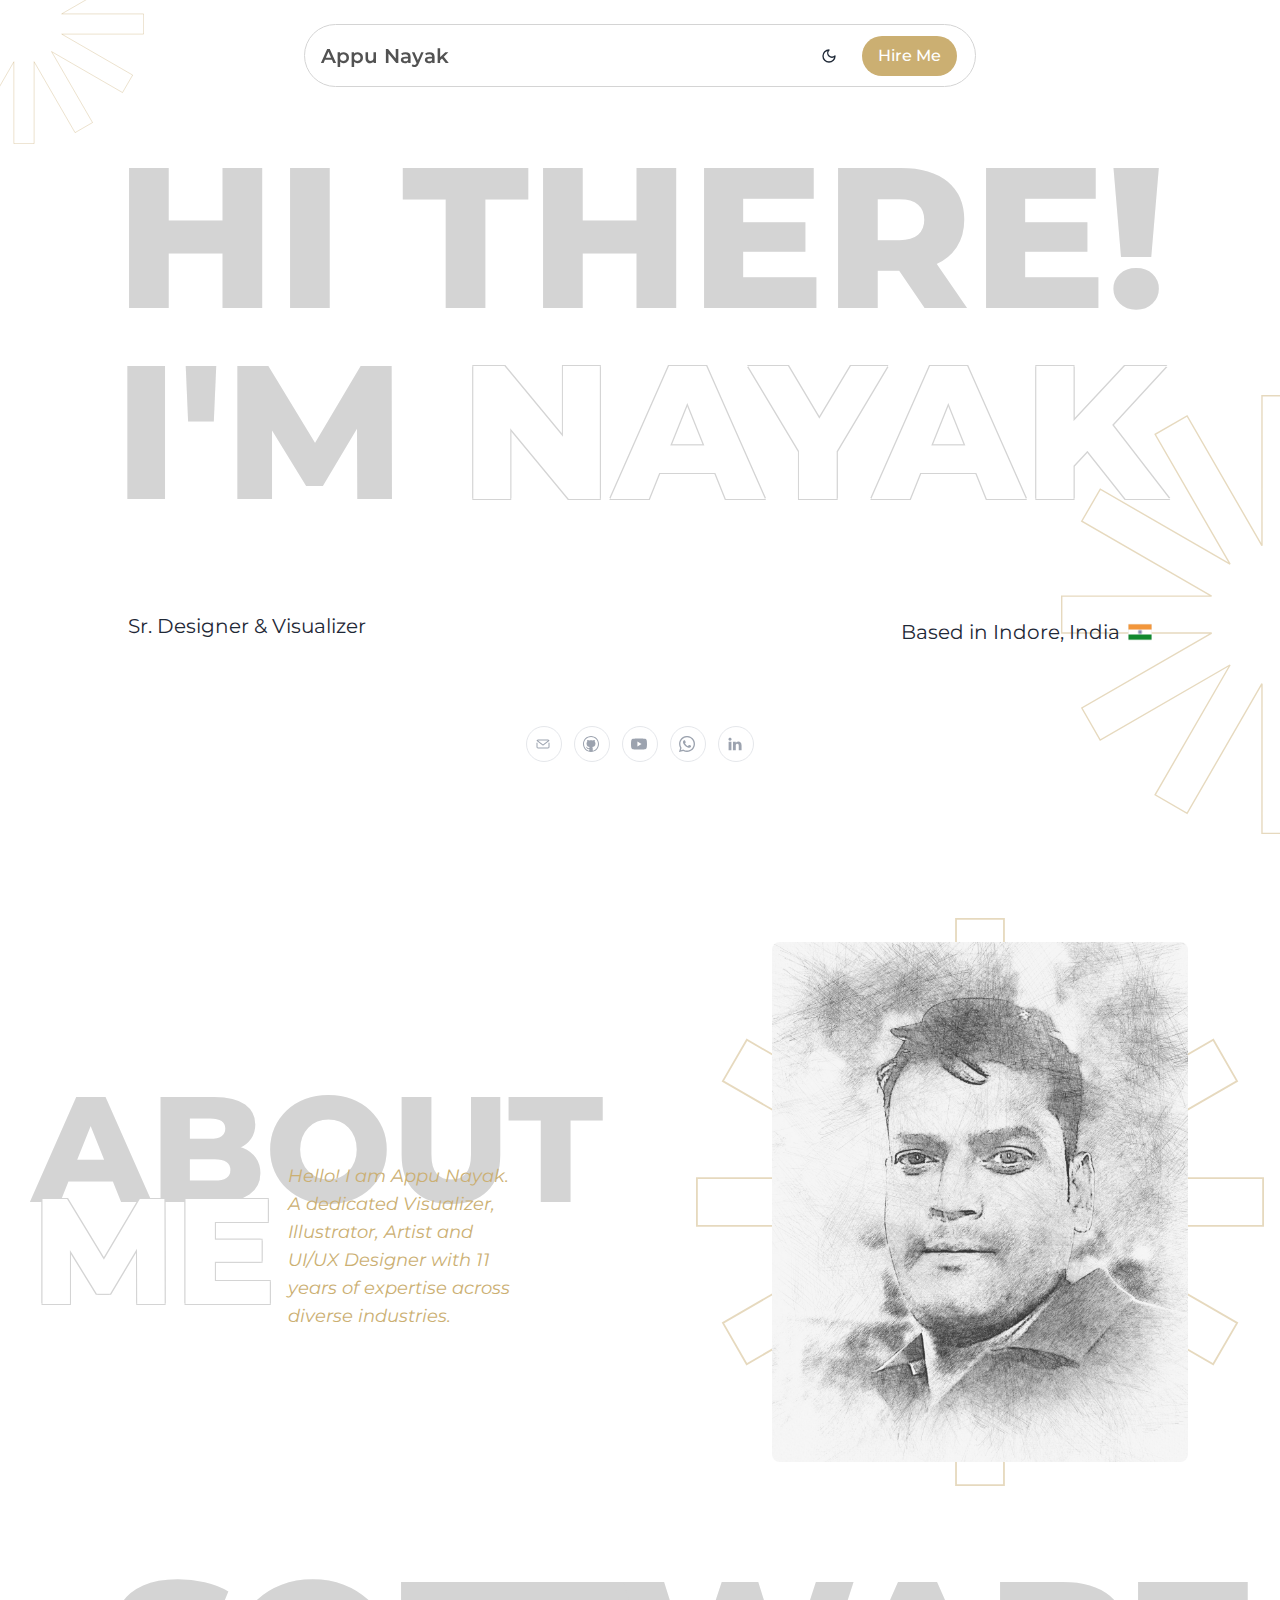
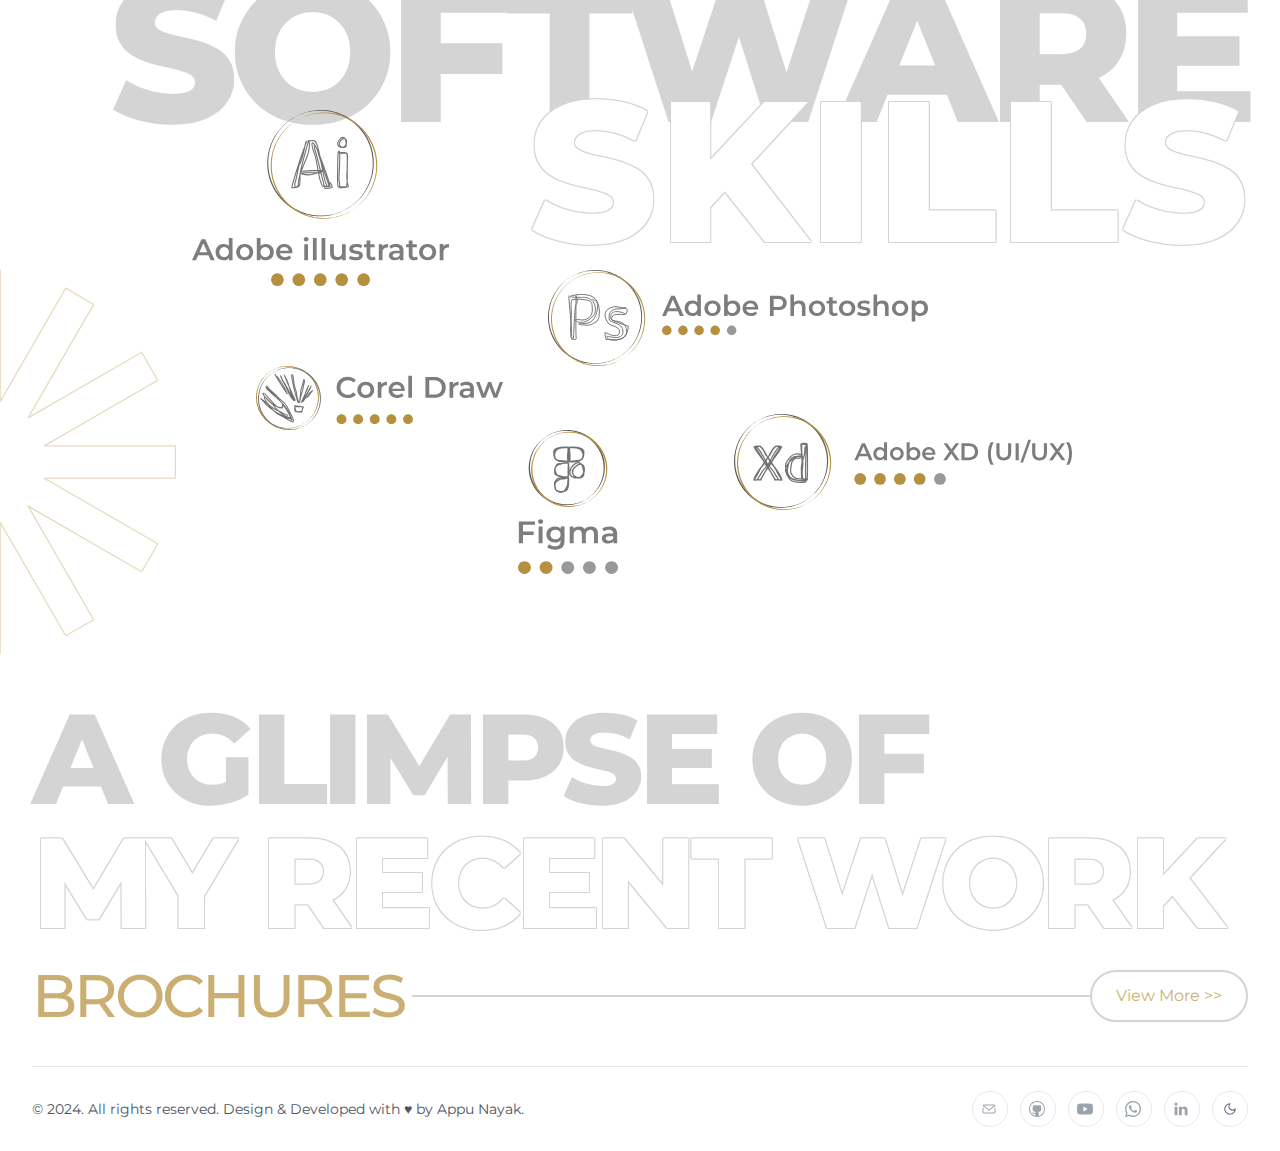
==== commit 4e56bc95: "added photo and updated icons" ====
--- a/index.html
+++ b/index.html
@@ -603,8 +603,13 @@
           <div
             class="relative lg:ms-4 p-6 flex items-center justify-center overflow-hidden size-full bg-cover  bg-no-repeat bg-[url('./img/1.svg')]">
             <img
-                class="w-[80%] rounded-lg"
-                src="./assets/img/pradeep.png"
+                class="w-[80%] dark:hidden rounded-lg"
+                src="./assets/img/appu_bg_white.jpeg"
+                alt="Appu Nayak Photo"
+              />
+            <img
+                class="w-[80%] hidden dark:block rounded-lg"
+                src="./assets/img/appu_bg_black.jpeg"
                 alt="Appu Nayak Photo"
               />
           </div>
@@ -633,12 +638,17 @@
 
               </div>
               <!-- End Col -->
-              <div class="relative md:h-96 mb-10">
-                <img class="md:h-44 h-16 w-auto md:absolute md:top-10 lg:-top-40 lg:left-40" src="./assets/img/sk1.svg" alt="">
-                <img class="md:h-24 h-16 w-auto md:absolute md:right-10 md:top-5 lg:top-0 lg:right-80" src="./assets/img/sk2.svg" alt="">
-                <img class="md:h-16 h-16 w-auto md:absolute md:right-10 md:top-36 lg:top-24 lg:left-56" src="./assets/img/sk3.svg" alt="">
-                <img class="md:h-24 h-16 w-auto md:absolute md:right-20 md:top-60 lg:right-44 lg:top-36" src="./assets/img/sk4.svg" alt="">
-                <img class="md:h-36 h-16 w-auto md:absolute md:left-32 md:bottom-0 lg:bottom-20 lg:left-[40%]" src="./assets/img/sk5.svg" alt="">
+              <div class="relative md:h-96 mb-10 space-y-5 md:space-y-0">
+                <img class="hidden md:block md:h-44 h-16 w-auto md:absolute md:top-10 lg:-top-40 lg:left-40" src="./assets/img/sk1.svg" alt="">
+                <img class="md:hidden md:h-44 h-16 w-auto md:absolute md:top-10 lg:-top-40 lg:left-40" src="./assets/img/i1.svg" alt="">
+                <img class="hidden md:block md:h-24 h-16 w-auto md:absolute md:right-10 md:top-5 lg:top-0 lg:right-80" src="./assets/img/sk2.svg" alt="">
+                <img class=" md:hidden md:h-24 h-16 w-auto md:absolute md:right-10 md:top-5 lg:top-0 lg:right-80" src="./assets/img/i2.svg" alt="">
+                <img class="hidden md:block md:h-16 h-16 w-auto md:absolute md:right-10 md:top-36 lg:top-24 lg:left-56" src="./assets/img/sk3.svg" alt="">
+                <img class="md:hidden md:h-16 h-16 w-auto md:absolute md:right-10 md:top-36 lg:top-24 lg:left-56" src="./assets/img/i3.svg" alt="">
+                <img class="hidden md:block md:h-24 h-16 w-auto md:absolute md:right-20 md:top-60 lg:right-44 lg:top-36" src="./assets/img/sk4.svg" alt="">
+                <img class=" md:hidden md:h-24 h-16 w-auto md:absolute md:right-20 md:top-60 lg:right-44 lg:top-36" src="./assets/img/i4.svg" alt="">
+                <img class="hidden md:block md:h-36 h-16 w-auto md:absolute md:left-32 md:bottom-0 lg:bottom-20 lg:left-[40%]" src="./assets/img/sk5.svg" alt="">
+                <img class="md:hidden md:h-36 h-16 w-auto md:absolute md:left-32 md:bottom-0 lg:bottom-20 lg:left-[40%]" src="./assets/img/i5.svg" alt="">
               </div>
               <!-- End Col -->
             </div>
--- a/assets/output.css
+++ b/assets/output.css
@@ -811,6 +811,18 @@
   height: 100%;
 }
 
+.h-20{
+  height: 5rem;
+}
+
+.h-12{
+  height: 3rem;
+}
+
+.h-14{
+  height: 3.5rem;
+}
+
 .w-10{
   width: 2.5rem;
 }
@@ -1005,6 +1017,12 @@
   --tw-space-y-reverse: 0;
   margin-top: calc(0.75rem * calc(1 - var(--tw-space-y-reverse)));
   margin-bottom: calc(0.75rem * var(--tw-space-y-reverse));
+}
+
+.space-y-5 > :not([hidden]) ~ :not([hidden]){
+  --tw-space-y-reverse: 0;
+  margin-top: calc(1.25rem * calc(1 - var(--tw-space-y-reverse)));
+  margin-bottom: calc(1.25rem * var(--tw-space-y-reverse));
 }
 
 .overflow-hidden{
@@ -1685,6 +1703,14 @@
   display: none;
 }
 
+.dark\:block:is(.dark *){
+  display: block;
+}
+
+.dark\:hidden:is(.dark *){
+  display: none;
+}
+
 .dark\:border-neutral-600:is(.dark *){
   --tw-border-opacity: 1;
   border-color: rgb(82 82 82 / var(--tw-border-opacity));
@@ -1765,14 +1791,14 @@
   color: rgb(115 115 115 / var(--tw-text-opacity));
 }
 
+.dark\:text-neutral-700:is(.dark *){
+  --tw-text-opacity: 1;
+  color: rgb(64 64 64 / var(--tw-text-opacity));
+}
+
 .dark\:text-white:is(.dark *){
   --tw-text-opacity: 1;
   color: rgb(255 255 255 / var(--tw-text-opacity));
-}
-
-.dark\:text-neutral-700:is(.dark *){
-  --tw-text-opacity: 1;
-  color: rgb(64 64 64 / var(--tw-text-opacity));
 }
 
 .dark\:backdrop-blur-md:is(.dark *){
@@ -1863,6 +1889,14 @@
     margin-left: 11rem;
   }
 
+  .md\:block{
+    display: block;
+  }
+
+  .md\:hidden{
+    display: none;
+  }
+
   .md\:h-16{
     height: 4rem;
   }
@@ -1905,6 +1939,12 @@
 
   .md\:gap-8{
     gap: 2rem;
+  }
+
+  .md\:space-y-0 > :not([hidden]) ~ :not([hidden]){
+    --tw-space-y-reverse: 0;
+    margin-top: calc(0px * calc(1 - var(--tw-space-y-reverse)));
+    margin-bottom: calc(0px * var(--tw-space-y-reverse));
   }
 
   .md\:py-5{
